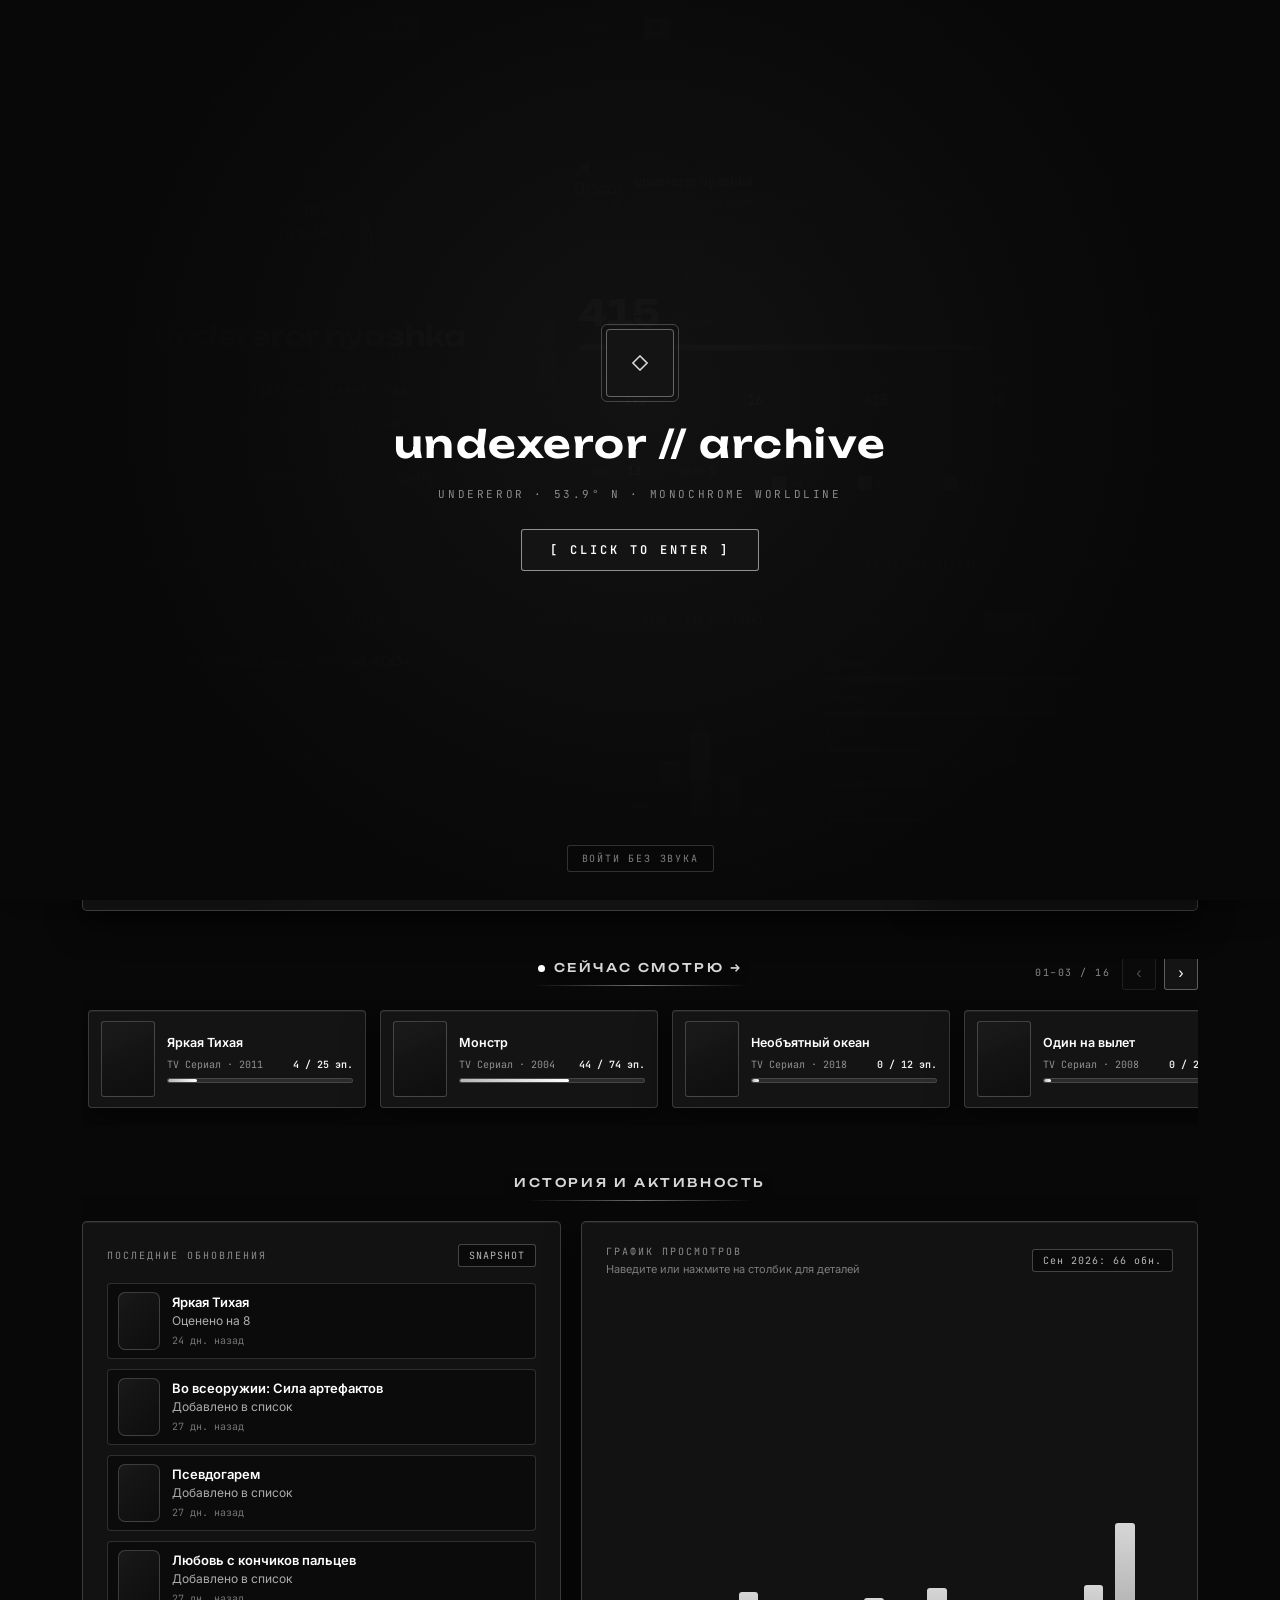
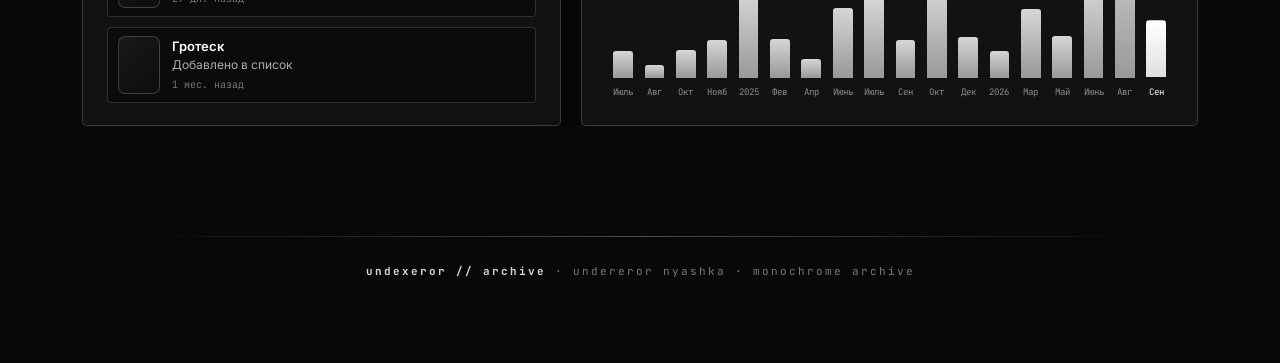
==== index.html @ e4e66347 "refactor(css): split archive.css monolith into 6 cascade-ordered stylesheets" ====
<!DOCTYPE html>
<html lang="ru">
<head>
  <meta charset="UTF-8" />
  <meta name="viewport" content="width=device-width, initial-scale=1.0, viewport-fit=cover" />
  <meta name="referrer" content="no-referrer" />
  <title>undereror nyashka — undexeror // archive</title>
  <meta name="description" content="undexeror // archive — личный аниме-архив, Аниме-ДНК, живой статус Discord/Spotify, рандомайзер и проверка совместимости вкусов по Shikimori." />
  <meta property="og:type" content="website" />
  <meta property="og:url" content="https://undexerorrr.github.io/" />
  <meta property="og:title" content="undexeror // archive — undereror nyashka" />
  <meta property="og:description" content="415+ тайтлов · Аниме-ДНК · Live Discord/Spotify · Проверь свой ник на базу по Shikimori." />
  <meta property="og:image" content="https://undexerorrr.github.io/bg.jpg" />
  <meta name="twitter:card" content="summary_large_image" />
  <meta name="theme-color" content="#080808" />
  <link rel="icon" type="image/svg+xml" href="data:image/svg+xml,%3Csvg%20xmlns%3D%27http://www.w3.org/2000/svg%27%20viewBox%3D%270%200%2032%2032%27%3E%3Crect%20width%3D%2732%27%20height%3D%2732%27%20rx%3D%274%27%20fill%3D%27%23080808%27/%3E%3Crect%20x%3D%275%27%20y%3D%275%27%20width%3D%2722%27%20height%3D%2722%27%20fill%3D%27none%27%20stroke%3D%27%23d6d6d6%27%20stroke-width%3D%271.5%27/%3E%3Cpath%20d%3D%27M16%209%20L21.5%2016%20L16%2023%20L10.5%2016%20Z%27%20fill%3D%27%23ffffff%27/%3E%3C/svg%3E" />
  <link rel="preconnect" href="https://fonts.googleapis.com" />
  <link rel="preconnect" href="https://fonts.gstatic.com" crossorigin />
  <link href="https://fonts.googleapis.com/css2?family=Inter:wght@400;500;600;700&family=JetBrains+Mono:wght@400;500;600&family=Unbounded:wght@500;600;700&display=swap" rel="stylesheet" />
  <link rel="stylesheet" href="./assets/css/tokens.css?v=38" />
  <link rel="stylesheet" href="./assets/css/layout.css?v=38" />
  <link rel="stylesheet" href="./assets/css/sections.css?v=38" />
  <link rel="stylesheet" href="./assets/css/overlays.css?v=38" />
  <link rel="stylesheet" href="./assets/css/editorial-bw.css?v=38" />
  <link rel="stylesheet" href="./assets/css/responsive.css?v=38" />
</head>
<body>

  <!-- Intro Screen ([ CLICK TO ENTER ]) -->
  <div class="intro-overlay" id="intro-overlay" role="dialog" aria-label="Экран входа">
    <div class="intro-core">
      <div class="intro-orb" aria-hidden="true"><svg viewBox="0 0 16 16" width="16" height="16" fill="none" stroke="currentColor" stroke-width="1.5"><rect x="3" y="3" width="10" height="10" transform="rotate(45 8 8)"/></svg></div>
      <div class="intro-title">undexeror // archive</div>
      <div class="intro-sub">undereror · 53.9° N · monochrome worldline</div>
      <button type="button" class="intro-enter-btn" id="intro-enter-btn">[ CLICK TO ENTER ]</button>
    </div>
    <button type="button" class="intro-mute-btn" id="intro-mute-btn">войти без звука</button>
  </div>


  <!-- Background Art & Interactive Canvas -->
  <div class="bg-layer" aria-hidden="true">
    <img
      class="bg-photo"
      src="./bg.jpg"
      alt=""
      onerror="if(!this.dataset.fb){this.dataset.fb='1';this.src='https://i.ibb.co/VWwn4cn0/Gemini-Generated-Image-tus56atus56atus5.jpg';}"
    />
    <div class="bg-vignette"></div>
  </div>
  <canvas id="atmosphere-canvas" aria-hidden="true"></canvas>
  <div class="film-grain" aria-hidden="true"></div>

  <div class="app-shell">
    <!-- Top Sticky Bar -->
    <header class="topbar">
      <div class="topbar-inner">
        <a href="#dossier" class="brand">
          <span class="brand-dot"></span>
          <span>undexeror // archive</span>
        </a>
        <div class="os-nav-cluster">
          <nav class="os-tabs" role="tablist" aria-label="Отсеки Archive OS">
            <button type="button" class="os-tab is-active" role="tab" aria-selected="true" aria-controls="sector-dossier" data-sector-tab="dossier">
              <span class="os-tab-num">01</span><span class="os-tab-lbl">DOSSIER</span>
            </button>
            <button type="button" class="os-tab" role="tab" aria-selected="false" aria-controls="sector-vault" data-sector-tab="vault">
              <span class="os-tab-num">02</span><span class="os-tab-lbl">VAULT</span>
            </button>
            <button type="button" class="os-tab" role="tab" aria-selected="false" aria-controls="sector-arena" data-sector-tab="arena">
              <span class="os-tab-num">03</span><span class="os-tab-lbl">ARENA</span>
            </button>
            <button type="button" class="os-tab" role="tab" aria-selected="false" aria-controls="sector-signal" data-sector-tab="signal">
              <span class="os-tab-num">04</span><span class="os-tab-lbl">SIGNAL</span>
            </button>
          </nav>
          <div class="os-mode-switch" role="group" aria-label="Режим отображения">
            <button type="button" class="os-mode-btn is-active" data-nav-mode="os" aria-pressed="true" title="Отсеки Archive OS">OS</button>
            <button type="button" class="os-mode-btn" data-nav-mode="all" aria-pressed="false" title="Вся лента целиком">ALL</button>
          </div>
        </div>
        <div class="topbar-controls">
          <div class="status-pill" id="api-status-pill">
            <span class="status-dot"></span>
            <span id="api-status-text">SYNC...</span>
          </div>
          <button type="button" class="cmdk-nav-btn" id="cmdk-open-btn" aria-label="Открыть командную палитру (Ctrl+K)" aria-haspopup="dialog" aria-expanded="false" aria-controls="cmdk-modal" title="Командная палитра · Ctrl+K">
            <svg class="cmdk-nav-icon" viewBox="0 0 16 16" width="13" height="13" fill="none" stroke="currentColor" stroke-width="1.5" stroke-linecap="round" stroke-linejoin="round" aria-hidden="true"><circle cx="7" cy="7" r="4.5"></circle><path d="M10.5 10.5L14 14"></path></svg>
            <span class="cmdk-nav-kbd">⌘K</span>
          </button>
          <button type="button" class="galaxy-nav-btn" id="open-galaxy-topbar-btn" aria-label="Открыть 3D-Галактику архива" title="Открыть 3D-Галактику всех 415+ тайтлов (WebGL / Three.js)">
            <span>3D<span class="g-text-full"> Космос</span></span>
          </button>
          <button type="button" class="cinema-nav-btn" id="cinema-toggle-btn" aria-label="Включить Cinema Mode (клавиша C)" aria-pressed="false" title="Cinema Mode · клавиша C">
            <svg class="cinema-nav-icon" viewBox="0 0 16 16" width="14" height="14" fill="none" stroke="currentColor" stroke-width="1.5" stroke-linecap="round" stroke-linejoin="round" aria-hidden="true"><rect x="1.5" y="2.5" width="13" height="9" rx="1.6"></rect><path d="M5.5 14h5M8 11.5V14"></path></svg>
            <span class="cinema-btn-label">Cinema</span>
          </button>
          <button type="button" class="audio-btn" id="audio-toggle-btn" aria-label="Воспроизвести или поставить на паузу музыку" title="Play / Pause плейлист">
            <span id="audio-icon" aria-hidden="true"><svg viewBox="0 0 12 12" width="10" height="10" fill="none" stroke="currentColor" stroke-width="1.5" stroke-linejoin="round"><polygon points="3,2 10,6 3,10"/></svg></span>
            <span class="eq-bars" aria-hidden="true"><span></span><span></span><span></span><span></span></span>
            <span class="audio-btn-label" id="topbar-track-label">PLAYLIST</span>
          </button>
        </div>
      </div>
    </header>

    <main class="container" data-nav-mode="os">
      <!-- Sector Telemetry Strip -->
      <div class="sector-telemetry" id="sector-telemetry" aria-live="polite">
        <div class="sector-tel-left">
          <span class="sector-tel-dot" aria-hidden="true"></span>
          <span class="sector-tel-code" id="sector-tel-code">SECTOR 01 // DOSSIER</span>
          <span class="sector-tel-sep" aria-hidden="true">·</span>
          <span class="sector-tel-desc" id="sector-tel-desc">PILOT DECK, WATCHING &amp; TELEMETRY</span>
        </div>
        <div class="sector-tel-right">
          <span class="sector-tel-kbd" aria-hidden="true">KEYS 1–4</span>
          <button type="button" class="sector-tel-mode-btn" id="sector-tel-mode-btn" data-nav-mode-toggle aria-pressed="false" title="Переключить режим: Отсеки (OS) / Вся лента (ALL)">
            <span class="sector-tel-mode-dot" aria-hidden="true"></span>
            <span id="sector-tel-mode-label">VIEW: OS</span>
          </button>
        </div>
      </div>

      <div class="sector-stage" id="sector-stage" data-active-sector="dossier">
        <!-- =========================================================
             SECTOR 01 // DOSSIER
             ========================================================= -->
        <div class="sector-panel is-active" id="sector-dossier" data-sector="dossier">
          <div class="sector-feed-divider" aria-hidden="true">
            <span class="sector-feed-tag">SECTOR 01 // DOSSIER</span>
            <span class="sector-feed-line"></span>
          </div>
          <!-- HERO BENTO COMMAND DECK & ANIME-DNA -->
      <section class="hero" id="profile">
        <div class="bento-deck">
          <!-- TILE 1: PILOT DOSSIER -->
          <div class="glass-card bento-pilot">
            <div class="pilot-top-bar">
              <span class="pilot-id-tag">DOSSIER // 1308586</span>
              <button type="button" class="pilot-weather-chip" id="pilot-weather-chip" aria-label="Переключить режим погоды 53.9° N" title="Погода в точке 53.9° N (нажми для переключения режима)">53.9° N · SYNC...</button>
            </div>

            <div class="avatar-wrap">
              <div class="avatar-beat-ring" aria-hidden="true"></div>
              <img
                id="profile-avatar"
                class="avatar-img"
                src="https://shikimori.one/system/users/x160/1308586.png"
                alt="undereror nyashka"
              />
            </div>

            <div>
              <h1 class="hero-nick" id="profile-nick">undereror nyashka</h1>
              <div class="pilot-bio-line" id="profile-bio-meta">муж. · 20 лет · на сайте с 2023 г.</div>
            </div>

            <div class="hero-badges">
              <span class="rank-badge" id="rank-badge">400+ ТАЙТЛОВ · АНИМЕ ПСИХ</span>
              <span class="solo-badge">SOLO PLAYER · ВНЕ ГИЛЬДИЙ</span>
            </div>

            <div class="pilot-socials">
              <a class="social-pill" href="https://www.tiktok.com/@undexeror" target="_blank" rel="noopener noreferrer">TikTok</a>
              <a class="social-pill" id="shiki-profile-link" href="https://shikimori.one/undereror+nyashka" target="_blank" rel="noopener noreferrer">Shikimori</a>
              <a class="social-pill" href="https://github.com/undexerorrr" target="_blank" rel="noopener noreferrer">GitHub</a>
              <button type="button" class="social-pill" id="hero-spotify-btn" style="font-family:inherit;">Spotify</button>
            </div>
          </div>

          <!-- TILE 2: LIVE DISCORD / SPOTIFY PRESENCE (LANYARD API) -->
          <div class="bento-discord-slot">
            <div class="discord-card" id="discord-card">
              <div class="discord-art-wrap">
                <img id="discord-art" class="discord-art is-round" src="https://shikimori.one/system/users/x160/1308586.png" alt="Discord" />
                <span class="discord-status-badge offline" id="discord-status-dot" title="Статус Discord"></span>
              </div>
              <div class="discord-body">
                <div class="discord-kicker">
                  <span id="discord-state-label">DISCORD · SYNCING</span>
                  <span id="discord-username"></span>
                </div>
                <div class="discord-main-title" id="discord-main-title">Подключение к Lanyard...</div>
                <div class="discord-sub" id="discord-sub">Проверка онлайна, игр и Spotify</div>
                <div class="spotify-progress" id="spotify-progress">
                  <span class="spotify-bar-time" id="sp-time-cur">0:00</span>
                  <div class="spotify-bar-track"><div class="spotify-bar-fill" id="sp-bar-fill"></div></div>
                  <span class="spotify-bar-time end" id="sp-time-end">0:00</span>
                </div>
              </div>
              <div class="discord-actions">
                <button type="button" class="spotify-open-pill" id="discord-spotify-btn">Плейлисты</button>
              </div>
            </div>
          </div>

          <!-- TILE 3: UNIFIED ANIME & MANGA TELEMETRY -->
          <div class="glass-card bento-telemetry">
            <div>
              <div class="card-kicker">Телеметрия списков · Shikimori</div>
              <div class="stat-top">
                <div>
                  <span class="stat-hero-val" id="anime-completed">415</span>
                  <span class="stat-hero-label">просмотрено</span>
                </div>
                <div class="stat-total">
                  Всего в списке
                  <strong id="anime-total">625</strong>
                </div>
              </div>
              <div class="progress-track" id="anime-progress">
                <div class="prog-seg prog-completed" style="width: 66.4%"></div>
                <div class="prog-seg prog-watching" style="width: 2.6%"></div>
                <div class="prog-seg prog-planned" style="width: 27.5%"></div>
                <div class="prog-seg prog-other" style="width: 3.5%"></div>
              </div>
              <div class="mini-stats">
                <div class="mini-stat"><span class="lbl">Заплан.</span><span class="num" id="st-planned">172</span></div>
                <div class="mini-stat"><span class="lbl">Смотрю</span><span class="num" id="st-watching">16</span></div>
                <div class="mini-stat"><span class="lbl">Просм.</span><span class="num" id="st-completed">415</span></div>
                <div class="mini-stat"><span class="lbl">Отлож.</span><span class="num" id="st-onhold">10</span></div>
                <div class="mini-stat"><span class="lbl">Брошено</span><span class="num" id="st-dropped">12</span></div>
              </div>
            </div>

            <div class="telemetry-footer">
              <div class="telemetry-manga-compact">
                <span class="manga-stat-chip">Манга <b id="manga-completed">13</b></span>
                <span class="manga-stat-chip">Читаю <b id="manga-reading">5</b></span>
                <span id="manga-done-pill" style="display:none;">13</span>
              </div>
              <div class="telemetry-lifetime-compact">
                <div class="lifetime-head">
                  <span class="lifetime-label">Время в тайтлах</span>
                  <span class="lifetime-val" id="lifetime-text">5 месяцев и 3 недели</span>
                </div>
                <div class="milestones" id="milestones-row">
                  <div class="milestone checked"><span class="ms-dot" aria-hidden="true"></span><span>1н</span></div>
                  <div class="milestone checked"><span class="ms-dot" aria-hidden="true"></span><span>1м</span></div>
                  <div class="milestone checked"><span class="ms-dot" aria-hidden="true"></span><span>3м</span></div>
                  <div class="milestone next"><span class="ms-dot" aria-hidden="true"></span><span>6м</span></div>
                  <div class="milestone"><span class="ms-dot" aria-hidden="true"></span><span>1г</span></div>
                </div>
              </div>
            </div>
          </div>

          <!-- TILE 4: ANIME-DNA // TASTE X-RAY -->
          <div class="glass-card bento-dna" id="anime-dna-card">
            <div class="dna-header">
              <div class="dna-title-wrap">
                <span class="dna-pulse-icon" aria-hidden="true"></span>
                <span class="card-kicker" style="color: rgb(235, 235, 235); letter-spacing: 2.4px;">Аниме-ДНК // Рентген вкуса</span>
                <span class="dna-sub-note" id="dna-sub-note">Автоанализ всех просмотренных тайтлов</span>
              </div>
              <div class="dna-head-right">
                <button type="button" class="galaxy-nav-btn" id="open-galaxy-dna-btn" title="Исследовать весь архив в 3D WebGL-космосе">
                  <span>3D-Галактика архива</span>
                </button>
                <span class="panel-badge" id="dna-source-badge">SNAPSHOT</span>
              </div>
            </div>

            <div class="dna-grid">
              <!-- Col 1: Archetype & Core KPIs -->
              <div class="dna-col">
                <div class="dna-col-head">
                  <span class="dna-col-label">Психотип зрителя</span>
                  <span class="dna-col-pill" id="dna-rated-pill">ОЦЕНЕНО: —</span>
                </div>
                <div class="dna-archetype-box">
                  <div class="dna-archetype-name" id="dna-archetype-name">Архивариус нуара</div>
                  <div class="dna-archetype-desc" id="dna-archetype-desc">Выбирает мрачную драматургию, сильный саспенс и культовые финалы.</div>
                </div>
                <div class="dna-kpis">
                  <div class="dna-kpi">
                    <span class="dna-kpi-lbl">Средняя оценка</span>
                    <span class="dna-kpi-val" id="dna-mean-score">8.12</span>
                    <span class="dna-kpi-sub" id="dna-mean-sub">по всем оценённым</span>
                  </div>
                  <div class="dna-kpi">
                    <span class="dna-kpi-lbl">Доля 9–10</span>
                    <span class="dna-kpi-val" id="dna-elite-share">24%</span>
                    <span class="dna-kpi-sub" id="dna-elite-sub">избранная база</span>
                  </div>
                  <div class="dna-kpi">
                    <span class="dna-kpi-lbl">Всего серий</span>
                    <span class="dna-kpi-val" id="dna-total-eps">7 158</span>
                    <span class="dna-kpi-sub">пройдено эпизодов</span>
                  </div>
                  <div class="dna-kpi">
                    <span class="dna-kpi-lbl">Против толпы</span>
                    <span class="dna-kpi-val" id="dna-crowd-delta">+0.18</span>
                    <span class="dna-kpi-sub" id="dna-crowd-sub">к среднему Шики</span>
                  </div>
                </div>
              </div>

              <!-- Col 2: Score Distribution 1..10 -->
              <div class="dna-col">
                <div class="dna-col-head">
                  <span class="dna-col-label">Спектр оценок 1–10</span>
                  <span class="dna-col-pill" id="dna-score-tooltip">Наведи на столбик</span>
                </div>
                <div class="dna-scores-chart" id="dna-scores-chart"></div>
                <div class="dna-score-foot">
                  <span>Пик: <strong id="dna-peak-score">8/10</strong></span>
                  <span>Десяток: <strong id="dna-tens-count">—</strong></span>
                </div>
              </div>

              <!-- Col 3: Genres / Studios / Eras Switcher -->
              <div class="dna-col">
                <div class="dna-col-head">
                  <span class="dna-col-label">Срез коллекции</span>
                  <div class="dna-tabs" role="tablist">
                    <button type="button" class="dna-tab-btn active" data-dna-tab="genres">Жанры</button>
                    <button type="button" class="dna-tab-btn" data-dna-tab="studios">Студии</button>
                    <button type="button" class="dna-tab-btn" data-dna-tab="eras">Эпохи</button>
                  </div>
                </div>
                <div class="dna-bars-list" id="dna-bars-list"></div>
                <div class="dna-format-row" id="dna-format-row"></div>
              </div>
            </div>
          </div>
        </div>
      </section>

      <!-- WATCHING NOW (SHIKIMORI LIVE SHELF) -->
      <section id="watching">
        <div class="watching-head-bar">
          <h2 class="section-title">
            <span class="watching-live-dot" aria-hidden="true"></span>
            <a href="https://shikimori.one/undereror+nyashka/list/anime/mylist/watching" target="_blank" rel="noopener noreferrer">Сейчас смотрю →</a>
          </h2>
          <div class="watching-nav-controls">
            <span class="waifu-counter" id="watching-counter">01–01 / 01</span>
            <button type="button" class="carousel-arrow" id="watching-prev" aria-label="Прокрутить влево">‹</button>
            <button type="button" class="carousel-arrow" id="watching-next" aria-label="Прокрутить вправо">›</button>
          </div>
        </div>
        <div class="watching-shelf" id="watching-shelf"></div>
      </section>

      <!-- HISTORY & ACTIVITY -->
      <section id="activity">
        <div class="section-head">
          <h2 class="section-title">История и активность</h2>
        </div>
        <div class="activity-grid">
          <div class="glass-card">
            <div class="panel-header">
              <span class="card-kicker">Последние обновления</span>
              <span class="panel-badge" id="history-source-badge">SNAPSHOT</span>
            </div>
            <div class="history-list" id="history-list"></div>
          </div>

          <div class="glass-card graph-wrap">
            <div class="panel-header">
              <div>
                <div class="card-kicker">График просмотров</div>
                <div style="font-size: 11px; color: rgba(var(--light), 0.55); margin-top: 2px;">Наведите или нажмите на столбик для деталей</div>
              </div>
              <span class="panel-badge" id="graph-tooltip">Активность</span>
            </div>
            <div class="graph-bars" id="activity-graph"></div>
          </div>
        </div>
      </section>
        </div>

        <!-- =========================================================
             SECTOR 02 // VAULT
             ========================================================= -->
        <div class="sector-panel" id="sector-vault" data-sector="vault" hidden>
          <div class="sector-feed-divider" aria-hidden="true">
            <span class="sector-feed-tag">SECTOR 02 // VAULT</span>
            <span class="sector-feed-line"></span>
          </div>

      <!-- COLLECTION (PEAK FICTION / LITERALLY ME) -->
      <section id="collection">
        <div class="section-head">
          <h2 class="section-title">Коллекция</h2>
        </div>

        <div class="tabs-bar" role="tablist">
          <button type="button" class="tab-btn active" data-tab="peak" role="tab" aria-selected="true">peak fiction</button>
          <button type="button" class="tab-btn" data-tab="literally" role="tab" aria-selected="false">literally me</button>
        </div>

        <div class="toolbar">
          <div class="search-box">
            <span class="search-icon" aria-hidden="true"><svg viewBox="0 0 16 16" width="13" height="13" fill="none" stroke="currentColor" stroke-width="1.5" stroke-linecap="round" stroke-linejoin="round"><circle cx="7" cy="7" r="4.5"></circle><path d="M10.5 10.5L14 14"></path></svg></span>
            <input type="text" id="collection-search" placeholder="Поиск по названию или персонажу..." aria-label="Поиск по названию или персонажу" autocomplete="off" />
          </div>
          <div class="toolbar-right">
            <div class="sort-group" id="sort-controls">
              <button type="button" class="sort-btn active" data-sort="rank">По топу</button>
              <button type="button" class="sort-btn" data-sort="score">По оценке</button>
              <button type="button" class="sort-btn" data-sort="year">По году</button>
            </div>
            <div class="view-toggle-group" id="view-toggle-controls" role="tablist" aria-label="Вид коллекции">
              <button type="button" class="view-toggle-btn active" data-cview="grid" role="tab" aria-selected="true" title="Компактная сетка карточек">Сетка</button>
              <button type="button" class="view-toggle-btn" data-cview="showcase" role="tab" aria-selected="false" title="Журнальный режим «Витрина»">Витрина</button>
            </div>
            <button type="button" class="randomizer-btn" id="randomizer-btn" title="Открыть фольгированный бустер-пак ARCHIVE PACK (Top 16 и все твои 9–10 на Shikimori)">Бустер-пак · Что посмотреть <span class="randomizer-count-badge" id="randomizer-count-badge">16</span></button>
            <button type="button" class="arena-launch-btn" id="collection-arena-btn" title="Мини-турнир 1v1: выбери лучшего из моего топа за 15 секунд">Турнир 1v1</button>
          </div>
        </div>

        <div class="cards-grid" id="collection-grid"></div>
      </section>

      <!-- WAIFU CAROUSEL -->
      <section id="waifu">
        <div class="waifu-head-bar">
          <div class="waifu-head-left">
            <button type="button" class="arena-launch-btn" id="waifu-arena-btn" title="Мини-турнир 1v1 по WAIFU">Турнир 1v1</button>
          </div>
          <h2 class="section-title">
            <a href="https://shikimori.one/undereror+nyashka/favorites" target="_blank" rel="noopener noreferrer">WAIFU →</a>
          </h2>
          <div class="waifu-nav-controls">
            <span class="waifu-counter" id="waifu-counter">01–08 / 15</span>
            <button type="button" class="carousel-arrow" id="waifu-prev" aria-label="Прокрутить влево">‹</button>
            <button type="button" class="carousel-arrow" id="waifu-next" aria-label="Прокрутить вправо">›</button>
          </div>
        </div>
        <div class="waifu-stage">
          <div class="waifu-carousel" id="waifu-carousel"></div>
        </div>
      </section>

      <!-- ARCHIVE TROPHIES (3D METALLIC ACHIEVEMENT TOKENS) -->
      <section id="trophies">
        <div class="glass-card trophies-card">
          <div class="trophies-head">
            <div class="trophies-head-left">
              <div class="ht-title-row">
                <span class="dna-pulse-icon" aria-hidden="true"></span>
                <span class="card-kicker" style="color: rgb(235, 235, 235); letter-spacing: 2.4px;">Трофеи архива // 3D Medallions</span>
              </div>
              <h2 class="ht-heading">Коллекционные жетоны достижений</h2>
              <p class="ht-subtitle">Автоматически чеканятся по реальному списку Shikimori — наведи на любой жетон для 3D-блика или кликни, чтобы открыть досье трофея.</p>
            </div>
            <div class="trophies-head-right">
              <div class="trophies-rank-box">
                <span class="trophies-rank-kicker">РАНГ КОЛЛЕКЦИИ</span>
                <strong class="trophies-rank-val" id="trophies-rank-val">ARCHIVIST S</strong>
              </div>
              <span class="panel-badge" id="trophies-progress-badge">11 / 12 ОТКРЫТО</span>
            </div>
          </div>

          <div class="trophies-toolbar">
            <div class="trophies-filter-bar" role="tablist" aria-label="Фильтр трофеев">
              <button type="button" class="trophy-filter-btn active" data-tfilter="all">Все (<span id="tf-cnt-all">12</span>)</button>
              <button type="button" class="trophy-filter-btn" data-tfilter="unlocked">Открыто (<span id="tf-cnt-unlocked">11</span>)</button>
              <button type="button" class="trophy-filter-btn" data-tfilter="platinum">Платина (<span id="tf-cnt-plat">3</span>)</button>
              <button type="button" class="trophy-filter-btn" data-tfilter="locked">В процессе (<span id="tf-cnt-locked">1</span>)</button>
            </div>
            <div class="trophies-xp-wrap">
              <div class="trophies-xp-meta">
                <span id="trophies-source-note">SHIKIMORI AUTO-CHECK</span>
                <strong id="trophies-pct-text">92%</strong>
              </div>
              <div class="trophies-xp-track">
                <div class="trophies-xp-fill" id="trophies-xp-fill" style="width:92%"></div>
              </div>
            </div>
          </div>

          <div class="trophies-grid" id="trophies-grid"></div>

          <div class="trophies-footer">
            <span class="ht-summary-note" id="trophies-summary-note">Нажми на любой жетон, чтобы рассмотреть его в 3D и увидеть подтверждающие тайтлы из списка.</span>
            <button type="button" class="base-action-btn is-primary" id="trophies-download-png-btn">↓ Витрина трофеев (PNG)</button>
          </div>
        </div>
      </section>
        </div>

        <!-- =========================================================
             SECTOR 03 // ARENA
             ========================================================= -->
        <div class="sector-panel" id="sector-arena" data-sector="arena" hidden>
          <div class="sector-feed-divider" aria-hidden="true">
            <span class="sector-feed-tag">SECTOR 03 // ARENA</span>
            <span class="sector-feed-line"></span>
          </div>

      <!-- INTERACTIVE MODULES QUICK LAUNCHPAD -->
      <section id="arena-deck">
        <div class="glass-card arena-launchpad">
          <div class="arena-launch-head">
            <div class="arena-launch-title-wrap">
              <span class="dna-pulse-icon" aria-hidden="true"></span>
              <span class="card-kicker" style="color: rgb(235, 235, 235); letter-spacing: 2.2px;">Arena // Tactical Modules</span>
            </div>
            <span class="panel-badge">3 INTERACTIVE MODES</span>
          </div>
          <div class="arena-launch-grid">
            <button type="button" class="arena-launch-tile" id="arena-launch-pack" title="Вскрыть фольгированный бустер-пак ARCHIVE PACK (Top 16 и все 9–10)">
              <span class="arena-tile-icon" aria-hidden="true">01</span>
              <span class="arena-tile-body">
                <span class="arena-tile-title">Бустер-пак ARCHIVE PACK</span>
                <span class="arena-tile-sub">Случайный тайтл 9–10 или Top 16</span>
              </span>
              <span class="arena-tile-badge" data-pack-pool-count>16</span>
            </button>
            <button type="button" class="arena-launch-tile" id="arena-launch-tournament" title="Запустить мини-турнир 1v1 по Peak Fiction / Waifu / Literally Me">
              <span class="arena-tile-icon" aria-hidden="true">02</span>
              <span class="arena-tile-body">
                <span class="arena-tile-title">Турнир 1v1</span>
                <span class="arena-tile-sub">Peak Fiction · Waifu · Literally Me</span>
              </span>
              <span class="arena-tile-badge">DUEL</span>
            </button>
            <button type="button" class="arena-launch-tile is-cosmos" id="arena-launch-galaxy" title="Открыть 3D-Галактику всех 415+ тайтлов (WebGL / Three.js)">
              <span class="arena-tile-icon" aria-hidden="true">03</span>
              <span class="arena-tile-body">
                <span class="arena-tile-title">3D-Галактика архива</span>
                <span class="arena-tile-sub">WebGL-космос всех тайтлов</span>
              </span>
              <span class="arena-tile-badge">3D</span>
            </button>
          </div>
        </div>
      </section>

      <!-- TASTE MATCH & CO-OP EVENING PICKER STATION -->
      <section id="compatibility">
        <div class="glass-card base-check-card">
          <div class="base-head">
            <div class="station-switcher" role="tablist" aria-label="Режим сканера Shikimori">
              <button type="button" class="station-tab active" data-station-tab="base" role="tab" aria-selected="true">Проверка на базу</button>
              <button type="button" class="station-tab is-coop" data-station-tab="coop" role="tab" aria-selected="false">Кооп на вечер</button>
            </div>
            <span class="panel-badge" id="base-host-ready-badge">SHIKIMORI SCANNER</span>
          </div>

          <!-- PANE 1: TASTE MATCH -->
          <div class="station-pane" id="station-pane-base">
            <div class="base-head-left">
              <div class="base-title-row">
                <span class="dna-pulse-icon" aria-hidden="true"></span>
                <span class="card-kicker" style="color: rgb(235, 235, 235); letter-spacing: 2.4px;">Проверка на базу // Taste Match</span>
              </div>
              <h2 class="base-heading">Насколько наши вкусы совпадают?</h2>
              <p class="base-subtitle">Вбей свой ник или ссылку на профиль Shikimori — сравню твой список со всеми моими тайтлами и выдам вердикт.</p>
            </div>

          <form class="base-form" id="base-check-form" autocomplete="off">
            <div class="base-input-wrap">
              <span class="base-input-icon" aria-hidden="true"><svg viewBox="0 0 16 16" width="13" height="13" fill="none" stroke="currentColor" stroke-width="1.5" stroke-linecap="round" stroke-linejoin="round"><circle cx="7" cy="7" r="4.5"></circle><path d="M10.5 10.5L14 14"></path></svg></span>
              <input
                type="text"
                class="base-input"
                id="base-nick-input"
                placeholder="Ник на Shikimori (например: nickname или ссылка на профиль)..."
                aria-label="Ник на Shikimori"
              />
            </div>
            <button type="submit" class="base-submit-btn" id="base-submit-btn">Проверить вкус</button>
          </form>

          <div class="base-status-line" id="base-status-line" role="status" aria-live="polite">
            <span class="base-spinner" id="base-spinner"></span>
            <span id="base-status-text">Сканирую профиль...</span>
          </div>

          <div class="base-result" id="base-result">
            <div class="base-verdict-hero" id="base-verdict-hero">
              <div class="base-score-ring" id="base-score-ring">
                <div class="base-score-ring-inner">
                  <span class="base-pct-num" id="base-pct-num">0%</span>
                  <span class="base-pct-lbl">MATCH</span>
                </div>
              </div>

              <div class="base-verdict-center">
                <div class="base-matchup-row">
                  <img class="base-guest-avatar" id="base-guest-avatar" src="" alt="" />
                  <span class="base-matchup-names">
                    <strong id="base-guest-name">Гость</strong> × <strong>undereror nyashka</strong>
                  </span>
                </div>
                <div class="base-rank-title" id="base-rank-title">СЕРТИФИЦИРОВАННАЯ БАЗА</div>
                <div class="base-rank-desc" id="base-rank-desc"></div>
              </div>

              <div class="base-mini-metrics">
                <div class="base-metric-box">
                  <span class="m-val" id="base-m-shared">0</span>
                  <span class="m-lbl">Общих</span>
                </div>
                <div class="base-metric-box">
                  <span class="m-val" id="base-m-peak">0/16</span>
                  <span class="m-lbl">Peak 16</span>
                </div>
                <div class="base-metric-box">
                  <span class="m-val" id="base-m-mad">0.0</span>
                  <span class="m-lbl">Δ оценки</span>
                </div>
              </div>
            </div>

            <div class="base-details-grid">
              <div class="base-subpanel">
                <div class="base-subpanel-head">
                  <span class="card-kicker" id="base-shared-kicker">Общие 9–10 · Точка резонанса</span>
                  <span class="panel-badge" id="base-shared-badge">0 ШТ.</span>
                </div>
                <div class="base-list" id="base-shared-list"></div>
              </div>

              <div class="base-subpanel is-conflict-panel">
                <div class="base-subpanel-head">
                  <span class="card-kicker">Главный конфликт</span>
                  <span class="panel-badge" id="base-conflict-badge">СПОР</span>
                </div>
                <div class="base-list" id="base-conflict-list"></div>
              </div>
            </div>

            <div class="base-actions">
              <div class="base-actions-group">
                <button type="button" class="base-action-btn is-primary" id="base-download-png-btn">↓ Скачать карточку (PNG)</button>
                <button type="button" class="base-action-btn" id="base-copy-text-btn">Скопировать вердикт</button>
                <button type="button" class="base-action-btn" id="base-to-coop-btn">Подобрать аниме вдвоём</button>
              </div>
              <button type="button" class="base-action-btn" id="base-reset-btn">Проверить другой ник</button>
            </div>
          </div>
          </div>

          <!-- PANE 2: CO-OP EVENING PICKER -->
          <div class="station-pane is-hidden" id="station-pane-coop">
            <div class="base-head-left">
              <div class="base-title-row">
                <span class="dna-pulse-icon" aria-hidden="true"></span>
                <span class="card-kicker" style="color: rgb(235, 235, 235); letter-spacing: 2.4px;">Co-op Matchmaker // Что посмотреть вдвоём?</span>
              </div>
              <h2 class="base-heading">Кооп-подборщик тайтла на вечер</h2>
              <p class="base-subtitle">Скрещу два списка с Shikimori: найду общие планы, фильмы и короткие сериалы, которые никто из вас не видел — плюс быстрый Кооп-Свайп (Tinder) и билет на просмотр.</p>
            </div>

            <form class="coop-form" id="coop-form" autocomplete="off">
              <div class="base-input-wrap" style="min-width:0;">
                <span class="base-input-icon" aria-hidden="true">01</span>
                <input
                  type="text"
                  class="base-input"
                  id="coop-nick-1"
                  value="undereror nyashka"
                  placeholder="Игрок 1 (ник на Shikimori)..."
                  aria-label="Игрок 1 на Shikimori"
                />
              </div>
              <button type="button" class="coop-swap-btn" id="coop-swap-btn" aria-label="Поменять игроков местами" title="Поменять игроков местами">⇄</button>
              <div class="base-input-wrap" style="min-width:0;">
                <span class="base-input-icon" aria-hidden="true">02</span>
                <input
                  type="text"
                  class="base-input"
                  id="coop-nick-2"
                  placeholder="Игрок 2 (ник друга или ссылка на профиль)..."
                  aria-label="Игрок 2 на Shikimori"
                />
              </div>
              <button type="submit" class="base-submit-btn" id="coop-submit-btn">Подобрать</button>
            </form>

            <div class="base-status-line" id="coop-status-line" role="status" aria-live="polite">
              <span class="base-spinner" id="coop-spinner"></span>
              <span id="coop-status-text">Загружаю списки игроков...</span>
            </div>

            <div class="coop-result" id="coop-result">
              <div class="coop-summary-bar">
                <div class="coop-players-pair">
                  <div class="coop-avatars-stack">
                    <img id="coop-av-1" src="https://shikimori.one/system/users/x160/1308586.png" alt="" />
                    <img id="coop-av-2" src="https://shikimori.one/assets/globals/missing_avatar/x160.png" alt="" />
                  </div>
                  <div class="coop-pair-info">
                    <div class="coop-pair-names"><strong id="coop-name-1">Игрок 1</strong> × <strong id="coop-name-2">Игрок 2</strong></div>
                    <div class="coop-pair-stats" id="coop-pair-stats">Найдено кандидатов на вечер</div>
                  </div>
                </div>
                <div class="coop-hero-actions">
                  <button type="button" class="base-action-btn is-primary" id="coop-launch-swipe-btn">Кооп-Свайп</button>
                  <button type="button" class="base-action-btn" id="coop-random-pick-btn">Случайный на вечер</button>
                </div>
              </div>

              <div class="coop-controls-row">
                <div class="coop-cat-tabs" id="coop-cat-tabs">
                  <button type="button" class="coop-chip active" data-ccat="both_planned">Оба в планах (<span id="cc-cnt-both">0</span>)</button>
                  <button type="button" class="coop-chip" data-ccat="fresh_mix">Новое для обоих (<span id="cc-cnt-fresh">0</span>)</button>
                  <button type="button" class="coop-chip" data-ccat="rec_1_to_2">От 1-го (<span id="cc-cnt-r1">0</span>)</button>
                  <button type="button" class="coop-chip" data-ccat="rec_2_to_1">От 2-го (<span id="cc-cnt-r2">0</span>)</button>
                </div>
                <div class="coop-fmt-tabs" id="coop-fmt-tabs">
                  <button type="button" class="coop-chip is-fmt active" data-cfmt="all">Все</button>
                  <button type="button" class="coop-chip is-fmt" data-cfmt="movie">Фильм</button>
                  <button type="button" class="coop-chip is-fmt" data-cfmt="short">≤13 эп.</button>
                  <button type="button" class="coop-chip is-fmt" data-cfmt="series">14+ эп.</button>
                </div>
              </div>

              <div class="coop-grid" id="coop-grid"></div>

              <div style="display:flex;justify-content:center;">
                <button type="button" class="base-action-btn" id="coop-show-more-btn" style="display:none;">Показать ещё</button>
              </div>
            </div>
          </div>
        </div>
      </section>

      <!-- HOT TAKES (MAIN DISAGREEMENTS WITH SHIKIMORI) -->
      <section id="hottakes">
        <div class="glass-card hottakes-card">
          <div class="ht-head">
            <div class="ht-head-left">
              <div class="ht-title-row">
                <span class="dna-pulse-icon" aria-hidden="true"></span>
                <span class="card-kicker" style="color: rgb(235, 235, 235); letter-spacing: 2.4px;">Hot Takes // Против толпы</span>
              </div>
              <h2 class="ht-heading">Главные несогласия с рейтингом Шикимори</h2>
              <p class="ht-subtitle">Автоматическая выборка по всем моим оценкам: где я пошёл против комьюнити сильнее всего — недооценённые гемы и переоценённые хиты.</p>
            </div>
            <div class="ht-head-badges">
              <span class="panel-badge" id="ht-delta-index-badge">Δ —</span>
              <span class="panel-badge" id="ht-source-badge">SYNC...</span>
            </div>
          </div>

          <div class="ht-columns">
            <!-- Left: Underrated Gems -->
            <div class="ht-panel is-gems">
              <div class="ht-panel-head">
                <span class="ht-panel-title">Недооценённые гемы</span>
                <span class="panel-badge" id="ht-gems-badge">ВЫШЕ ТОЛПЫ</span>
              </div>
              <div class="ht-list" id="ht-gems-list"></div>
            </div>

            <!-- Right: Overrated Hits -->
            <div class="ht-panel is-overrated">
              <div class="ht-panel-head">
                <span class="ht-panel-title">Переоценённые хиты</span>
                <span class="panel-badge" id="ht-over-badge">НИЖЕ ТОЛПЫ</span>
              </div>
              <div class="ht-list" id="ht-over-list"></div>
            </div>
          </div>

          <div class="ht-footer">
            <span class="ht-summary-note" id="ht-summary-note">Синхронизация с Shikimori API...</span>
            <div class="ht-footer-actions">
              <button type="button" class="base-action-btn" id="ht-toggle-count-btn" style="display:none;">Показать топ-5</button>
              <button type="button" class="base-action-btn is-primary" id="ht-download-png-btn" disabled>↓ Карточка споров (PNG)</button>
            </div>
          </div>
        </div>
      </section>
        </div>

        <!-- =========================================================
             SECTOR 04 // SIGNAL
             ========================================================= -->
        <div class="sector-panel" id="sector-signal" data-sector="signal" hidden>
          <div class="sector-feed-divider" aria-hidden="true">
            <span class="sector-feed-tag">SECTOR 04 // SIGNAL</span>
            <span class="sector-feed-line"></span>
          </div>

      <!-- DIRECT CHANNELS & QUICK LINKS -->
      <section id="signal-hub">
        <div class="glass-card signal-card">
          <div class="signal-head">
            <div class="signal-head-left">
              <div class="ht-title-row">
                <span class="dna-pulse-icon" aria-hidden="true"></span>
                <span class="card-kicker" style="color: rgb(235, 235, 235); letter-spacing: 2.2px;">Signal // Direct Channels</span>
              </div>
            </div>
            <span class="panel-badge">53.9° N · MONOCHROME</span>
          </div>
          <div class="signal-links-grid">
            <a class="signal-tile" id="signal-shiki-link" href="https://shikimori.one/undereror+nyashka" target="_blank" rel="noopener noreferrer">
              <span class="signal-tile-glyph" aria-hidden="true">01</span>
              <span class="signal-tile-body">
                <span class="signal-tile-name">Shikimori</span>
                <span class="signal-tile-sub">undereror nyashka</span>
              </span>
              <span class="signal-tile-arrow" aria-hidden="true">↗</span>
            </a>
            <a class="signal-tile" id="signal-tiktok-link" href="https://www.tiktok.com/@undexeror" target="_blank" rel="noopener noreferrer">
              <span class="signal-tile-glyph" aria-hidden="true">02</span>
              <span class="signal-tile-body">
                <span class="signal-tile-name">TikTok</span>
                <span class="signal-tile-sub">@undexeror</span>
              </span>
              <span class="signal-tile-arrow" aria-hidden="true">↗</span>
            </a>
            <a class="signal-tile" id="signal-discord-link" href="https://discord.com/users/372112023087087617" target="_blank" rel="noopener noreferrer">
              <span class="signal-tile-glyph" aria-hidden="true">
                <span class="signal-discord-dot offline" id="signal-discord-dot"></span>
              </span>
              <span class="signal-tile-body">
                <span class="signal-tile-name">Discord</span>
                <span class="signal-tile-sub" id="signal-discord-sub">Discord Profile</span>
              </span>
              <span class="signal-tile-arrow" aria-hidden="true">↗</span>
            </a>
            <button type="button" class="signal-tile is-spotify" id="signal-spotify-btn" title="Открыть панель плейлистов Spotify">
              <span class="signal-tile-glyph" aria-hidden="true">04</span>
              <span class="signal-tile-body">
                <span class="signal-tile-name">Spotify</span>
                <span class="signal-tile-sub">Открыть плейлисты</span>
              </span>
              <span class="signal-tile-arrow" aria-hidden="true">→</span>
            </button>
          </div>
        </div>
      </section>

      <!-- GUESTBOOK (GITHUB DISCUSSIONS / GISCUS) -->
      <section id="guestbook">
        <div class="glass-card guestbook-card">
          <div class="gb-head">
            <div class="gb-head-left">
              <div class="ht-title-row">
                <span class="dna-pulse-icon" aria-hidden="true"></span>
                <span class="card-kicker gb-kicker">Guestbook // GitHub Discussions</span>
              </div>
              <h2 class="ht-heading">Оставь след</h2>
              <p class="ht-subtitle">Гостевая стена архива — напиши пару слов, посоветуй тайтл или поспорь с моим топом. Вход через GitHub.</p>
            </div>
            <div class="gb-head-badges">
              <span class="panel-badge" id="guestbook-status-badge">STANDBY</span>
              <a class="gb-ext-link" href="https://github.com/undexerorrr/undexerorrr.github.io/discussions" target="_blank" rel="noopener noreferrer">Discussions ↗</a>
            </div>
          </div>

          <div class="gb-stage" id="guestbook-stage" data-state="idle">
            <div class="gb-skeleton" id="guestbook-skeleton" aria-hidden="true">
              <div class="gb-skel-bar gb-skel-meta"></div>
              <div class="gb-skel-box">
                <div class="gb-skel-line w-85"></div>
                <div class="gb-skel-line w-60"></div>
              </div>
              <div class="gb-skel-box is-short">
                <div class="gb-skel-line w-70"></div>
                <div class="gb-skel-line w-45"></div>
              </div>
              <div class="gb-skel-note" id="guestbook-skel-note">Ожидание прокрутки · загрузка Giscus...</div>
            </div>
            <div class="gb-mount" id="guestbook-mount"></div>
          </div>
        </div>
      </section>
        </div>
      </div>
    </main>

    <footer class="footer">
      <strong>undexeror // archive</strong> · undereror nyashka · monochrome archive
    </footer>
  </div>

  <!-- Floating Music Player Dock -->
  <aside class="music-dock" id="music-dock" aria-label="Аудиоплеер">
    <div class="dock-top">
      <button type="button" class="dock-play-btn" id="dock-play-btn" aria-label="Воспроизвести или поставить на паузу" title="Play / Pause"><svg viewBox="0 0 12 12" width="10" height="10" fill="none" stroke="currentColor" stroke-width="1.5" stroke-linejoin="round" aria-hidden="true"><polygon points="3,2 10,6 3,10"/></svg></button>
      <div class="dock-meta">
        <div class="dock-title" id="dock-title">Тени</div>
        <div class="dock-artist" id="dock-artist">Валентин Стрыкало</div>
      </div>
      <div class="dock-mini-actions">
        <button type="button" class="dock-icon-btn" id="dock-prev-btn" aria-label="Предыдущий трек" title="Предыдущий трек"><svg viewBox="0 0 14 14" width="11" height="11" fill="none" stroke="currentColor" stroke-width="1.5" stroke-linecap="round" stroke-linejoin="round" aria-hidden="true"><line x1="3" y1="3" x2="3" y2="11"/><polyline points="11,3 5,7 11,11"/></svg></button>
        <button type="button" class="dock-icon-btn" id="dock-next-btn" aria-label="Следующий трек" title="Следующий трек"><svg viewBox="0 0 14 14" width="11" height="11" fill="none" stroke="currentColor" stroke-width="1.5" stroke-linecap="round" stroke-linejoin="round" aria-hidden="true"><line x1="11" y1="3" x2="11" y2="11"/><polyline points="3,3 9,7 3,11"/></svg></button>
        <button type="button" class="dock-icon-btn" id="dock-list-btn" aria-label="Список треков" title="Список треков"><svg viewBox="0 0 14 14" width="11" height="11" fill="none" stroke="currentColor" stroke-width="1.5" stroke-linecap="round" aria-hidden="true"><line x1="2" y1="4" x2="12" y2="4"/><line x1="2" y1="7" x2="12" y2="7"/><line x1="2" y1="10" x2="12" y2="10"/></svg></button>
        <button type="button" class="dock-icon-btn" id="dock-spotify-btn" aria-label="Плейлисты Spotify" title="Плейлисты Spotify"><svg viewBox="0 0 14 14" width="11" height="11" fill="none" stroke="currentColor" stroke-width="1.5" stroke-linecap="round" aria-hidden="true"><circle cx="7" cy="7" r="5"/><circle cx="7" cy="7" r="1.5"/></svg></button>
        <button type="button" class="dock-icon-btn" id="dock-min-btn" aria-label="Свернуть или развернуть плеер" title="Свернуть / развернуть">–</button>
      </div>
    </div>

    <div class="dock-expandable">
      <canvas id="visualizer-canvas" width="300" height="26"></canvas>
      <div class="dock-progress-row">
        <span class="dock-time" id="dock-cur-time">0:00</span>
        <input type="range" class="dock-slider" id="dock-seek" min="0" max="100" value="0" step="0.2" aria-label="Позиция трека" />
        <span class="dock-time end" id="dock-dur-time">0:00</span>
      </div>
      <div class="dock-bottom-row">
        <span class="dock-status-note" id="dock-status-note">BEAT-SYNC · 4 TRACKS</span>
        <div class="dock-vol-wrap">
          <span aria-hidden="true"><svg viewBox="0 0 14 14" width="11" height="11" fill="none" stroke="currentColor" stroke-width="1.5" stroke-linecap="round" stroke-linejoin="round"><polygon points="2,5.2 4.8,5.2 8,2.6 8,11.4 4.8,8.8 2,8.8"/><path d="M10.2 4.8a3.2 3.2 0 0 1 0 4.4"/></svg></span>
          <input type="range" class="dock-slider" id="dock-volume" min="0" max="1" step="0.01" value="0.18" aria-label="Громкость" />
        </div>
      </div>
    </div>

    <div class="dock-playlist" id="dock-playlist"></div>
  </aside>


  <!-- Spotify Playlists Drawer -->
  <div class="spotify-backdrop" id="spotify-backdrop" aria-hidden="true"></div>
  <aside class="spotify-drawer" id="spotify-drawer" aria-label="Плейлисты Spotify" aria-hidden="true">
    <div class="spotify-drawer-head">
      <div class="spotify-drawer-title">
        <span class="sp-dot"></span>
        <span>SPOTIFY // PLAYLISTS</span>
      </div>
      <button type="button" class="spotify-close-btn" id="spotify-close-btn" aria-label="Закрыть">×</button>
    </div>
    <div class="spotify-tabs" id="spotify-tabs"></div>
    <div class="spotify-embed-wrap">
      <iframe
        id="spotify-iframe"
        title="Spotify Playlist"
        allow="autoplay; clipboard-write; encrypted-media; fullscreen; picture-in-picture"
        loading="lazy"
      ></iframe>
    </div>
    <div class="spotify-drawer-foot">
      <span>3 плейлиста · Spotify Embed</span>
      <a class="spotify-ext-link" id="spotify-ext-link" href="https://open.spotify.com/playlist/2gmA2vop3KA3QGCGsUkTpC" target="_blank" rel="noopener noreferrer">Открыть в Spotify ↗</a>
    </div>
  </aside>

  <!-- Live Weather HUD (53.9° N · Open-Meteo) -->
  <div class="weather-hud" id="weather-hud" aria-label="Погода в точке 53.9° N">
    <div class="weather-popover" id="weather-popover" role="region" aria-label="Управление погодой">
      <div class="weather-pop-head">
        <span>ATMOS // <strong>53.9° N</strong></span>
        <span id="weather-pop-mode">LIVE</span>
      </div>
      <div class="weather-pop-meta">
        <span id="weather-pop-desc">Синхронизация Open-Meteo...</span>
        <span id="weather-pop-wind">— м/с</span>
      </div>
      <div class="weather-chips-grid" id="weather-chips-grid">
        <button type="button" class="weather-chip is-live-chip active" data-wmode="live">LIVE</button>
        <button type="button" class="weather-chip" data-wmode="clear">Ясно</button>
        <button type="button" class="weather-chip" data-wmode="rain">Дождь</button>
        <button type="button" class="weather-chip" data-wmode="snow">Снег</button>
        <button type="button" class="weather-chip" data-wmode="fog">Туман</button>
        <button type="button" class="weather-chip" data-wmode="storm">Гроза</button>
      </div>
    </div>
    <button type="button" class="weather-hud-pill" id="weather-hud-btn" aria-label="Панель живой погоды 53.9° N" title="Живая погода 53.9° N · нажми для переключения эффектов">
      <span class="weather-hud-icon" id="weather-hud-icon" aria-hidden="true"></span>
      <span>53.9° N</span>
      <span class="weather-hud-sep">·</span>
      <span id="weather-hud-clock">--:--</span>
      <span class="weather-hud-sep">·</span>
      <span id="weather-hud-temp">--°C</span>
      <span class="weather-hud-sep">·</span>
      <span id="weather-hud-cond">SYNC</span>
    </button>
  </div>

  <!-- Cinema Mode HUD (second monitor / clean vibe) -->
  <div class="cinema-hud" id="cinema-hud" role="region" aria-label="Cinema Mode" aria-hidden="true" inert>
    <button type="button" class="cinema-weather" id="cinema-weather-btn" aria-label="Сменить режим погоды" title="Погода 53.9° N · нажми, чтобы сменить эффект">
      <span class="cinema-weather-icon" id="cinema-weather-icon" aria-hidden="true"></span>
      <span class="cinema-weather-text"><span>53.9° N</span><span class="cinema-sep">·</span><span id="cinema-weather-clock">--:--</span><span class="cinema-sep">·</span><span id="cinema-weather-temp">--°C</span></span>
    </button>
    <div class="cinema-track" aria-live="off">
      <div class="cinema-track-title" id="cinema-track-title">—</div>
      <div class="cinema-track-artist" id="cinema-track-artist">—</div>
    </div>
    <canvas class="cinema-vis" id="cinema-vis" aria-hidden="true"></canvas>
    <div class="cinema-controls">
      <button type="button" class="cinema-ctl" id="cinema-prev-btn" aria-label="Предыдущий трек"><svg viewBox="0 0 16 16" width="14" height="14" fill="none" stroke="currentColor" stroke-width="1.5" stroke-linecap="round" stroke-linejoin="round" aria-hidden="true"><line x1="3.5" y1="3.5" x2="3.5" y2="12.5"/><polygon points="12.5,3.5 6,8 12.5,12.5"/></svg></button>
      <button type="button" class="cinema-ctl cinema-ctl-play" id="cinema-play-btn" aria-label="Воспроизвести"><svg viewBox="0 0 12 12" width="12" height="12" fill="none" stroke="currentColor" stroke-width="1.5" stroke-linejoin="round" aria-hidden="true"><polygon points="3,2 10,6 3,10"/></svg></button>
      <button type="button" class="cinema-ctl" id="cinema-next-btn" aria-label="Следующий трек"><svg viewBox="0 0 16 16" width="14" height="14" fill="none" stroke="currentColor" stroke-width="1.5" stroke-linecap="round" stroke-linejoin="round" aria-hidden="true"><line x1="12.5" y1="3.5" x2="12.5" y2="12.5"/><polygon points="3.5,3.5 10,8 3.5,12.5"/></svg></button>
    </div>
    <button type="button" class="cinema-exit" id="cinema-exit-btn" aria-label="Выйти из Cinema Mode (Esc)" title="Выйти · Esc / C">Выйти</button>
  </div>

  <!-- 1v1 Tournament Arena Modal -->
  <div class="arena-backdrop" id="arena-modal" aria-hidden="true">
    <div class="arena-card" role="dialog" aria-modal="true" aria-label="Мини-турнир 1v1">
      <button type="button" class="modal-close" id="arena-close" aria-label="Закрыть">×</button>

      <div class="arena-topbar">
        <div class="arena-title-group">
          <span class="dna-pulse-icon" aria-hidden="true"></span>
          <span class="arena-kicker">ТУРНИР 1v1 // КТО ЛУЧШИЙ ИЗ МОЕГО ТОПА?</span>
        </div>
      </div>

      <div class="arena-controls-bar">
        <div class="arena-mode-tabs" role="tablist">
          <button type="button" class="arena-mode-btn active" data-arena-cat="peak">Peak Fiction</button>
          <button type="button" class="arena-mode-btn" data-arena-cat="waifu">Waifu</button>
          <button type="button" class="arena-mode-btn" data-arena-cat="literally">Literally Me</button>
        </div>
        <div class="arena-mode-tabs">
          <button type="button" class="arena-mode-btn active" data-arena-size="8">8 · Быстрый</button>
          <button type="button" class="arena-mode-btn" data-arena-size="16">Все · Полный</button>
        </div>
      </div>

      <!-- Active Duel View -->
      <div id="arena-play-view" style="display:flex;flex-direction:column;gap:12px;">
        <div class="arena-round-meta">
          <span class="arena-round-label" id="arena-round-label">ЧЕТВЕРТЬФИНАЛ · 1 / 4</span>
          <span id="arena-step-counter">МАТЧ 1 ИЗ 7</span>
        </div>
        <div class="arena-progress-track">
          <div class="arena-progress-fill" id="arena-progress-fill"></div>
        </div>

        <div class="arena-duel-stage" id="arena-duel-stage">
          <button type="button" class="arena-contender" id="arena-left-btn" aria-label="Выбрать левого претендента">
            <div class="arena-poster">
              <span class="arena-key-hint">← / 1</span>
              <img id="arena-left-img" src="" alt="" />
            </div>
            <div class="arena-contender-name" id="arena-left-name"></div>
            <div class="arena-contender-sub" id="arena-left-sub"></div>
          </button>

          <div class="arena-vs-orb" aria-hidden="true">VS</div>

          <button type="button" class="arena-contender" id="arena-right-btn" aria-label="Выбрать правого претендента">
            <div class="arena-poster">
              <span class="arena-key-hint">→ / 2</span>
              <img id="arena-right-img" src="" alt="" />
            </div>
            <div class="arena-contender-name" id="arena-right-name"></div>
            <div class="arena-contender-sub" id="arena-right-sub"></div>
          </button>
        </div>

        <div class="arena-hint-row">Кликни по фавориту или жми ← / → на клавиатуре</div>
      </div>

      <!-- Champion Verdict View -->
      <div class="arena-champion-view" id="arena-champion-view">
        <div class="arena-champ-hero">
          <div class="arena-champ-poster">
            <img id="arena-champ-img" src="" alt="" />
          </div>
          <div class="arena-champ-info">
            <span class="arena-champ-kicker" id="arena-champ-kicker">ТВОЙ #1 ЧЕМПИОН · PEAK FICTION</span>
            <h3 class="arena-champ-name" id="arena-champ-name"></h3>
            <div class="modal-sub" id="arena-champ-sub"></div>
            <div class="arena-champ-compare" id="arena-champ-compare"></div>
          </div>
        </div>

        <div class="arena-podium-row" id="arena-podium-row"></div>

        <div class="base-actions">
          <div class="base-actions-group">
            <button type="button" class="base-action-btn is-primary" id="arena-download-png-btn">↓ Скачать итог (PNG)</button>
            <button type="button" class="base-action-btn" id="arena-replay-btn">↻ Сыграть ещё</button>
          </div>
          <a class="modal-link" id="arena-champ-link" href="#" target="_blank" rel="noopener noreferrer" style="margin-top:0;">Открыть на Shikimori →</a>
        </div>
      </div>
    </div>
  </div>

  <!-- Co-op Swipe Arena & Evening Ticket Modal -->
  <div class="coop-modal-backdrop" id="coop-modal" aria-hidden="true">
    <div class="coop-modal-card" role="dialog" aria-modal="true" aria-label="Кооп-Свайп и Билет на вечер">
      <button type="button" class="modal-close" id="coop-modal-close" aria-label="Закрыть">×</button>

      <div class="arena-topbar">
        <div class="arena-title-group">
          <span class="dna-pulse-icon" aria-hidden="true"></span>
          <span class="arena-kicker" id="coop-modal-kicker">КООП-СВАЙП // ВЕЧЕРНИЙ ПОДБОР</span>
        </div>
      </div>

      <div class="arena-controls-bar" id="coop-swipe-modebar">
        <div class="arena-mode-tabs" role="tablist">
          <button type="button" class="arena-mode-btn active" data-csmode="turns">По очереди (2 раунда)</button>
          <button type="button" class="arena-mode-btn" data-csmode="together">Вместе (1 экран)</button>
        </div>
        <span class="panel-badge" id="coop-swipe-progress-pill">1 / 10</span>
      </div>

      <!-- Swipe Deck Stage -->
      <div class="coop-swipe-stage" id="coop-swipe-stage">
        <div class="arena-round-meta" style="width:100%;">
          <span class="arena-round-label" id="coop-turn-label">ХОД ИГРОКА 1</span>
          <span id="coop-likes-counter">ЛАЙКОВ: 0</span>
        </div>
        <div class="arena-progress-track">
          <div class="arena-progress-fill" id="coop-swipe-bar"></div>
        </div>

        <div class="coop-deck-viewport">
          <div class="coop-swipe-card" id="coop-swipe-card">
            <img class="coop-swipe-art" id="coop-swipe-img" src="" alt="" />
            <div class="coop-swipe-stamp is-like" id="coop-stamp-like">ХОЧУ</div>
            <div class="coop-swipe-stamp is-pass" id="coop-stamp-pass">СКИП</div>
            <div class="coop-swipe-overlay">
              <span class="coop-reason-pill is-gold" id="coop-swipe-reason">Оба в планах</span>
              <h3 class="coop-swipe-title" id="coop-swipe-title"></h3>
              <div class="coop-swipe-sub" id="coop-swipe-sub"></div>
            </div>
          </div>
        </div>

        <div class="coop-swipe-actions">
          <button type="button" class="coop-circle-btn is-pass" id="coop-btn-pass" aria-label="Пропустить тайтл" title="Скип (←)">×</button>
          <button type="button" class="coop-instant-btn" id="coop-btn-instant" style="display:none;">Смотрим это!</button>
          <button type="button" class="coop-circle-btn is-like" id="coop-btn-like" aria-label="Добавить тайтл в понравившиеся" title="Хочу смотреть (→)">+</button>
        </div>
        <div class="arena-hint-row">Свайпай карточку влево/вправо или жми ← / → на клавиатуре</div>
      </div>

      <!-- Turn Handoff Curtain (Pass device to Player 2) -->
      <div class="coop-handoff-view" id="coop-handoff-view">
        <div class="intro-orb" style="width:56px;height:56px;margin-bottom:0;" aria-hidden="true"><span>⇄</span></div>
        <h3 class="coop-handoff-title" id="coop-handoff-title">Очередь Игрока 2!</h3>
        <p class="coop-handoff-sub" id="coop-handoff-sub">Игрок 1 завершил выбор вслепую. Передай экран второму игроку — он пройдёт ту же колоду, и мы покажем общие совпадения.</p>
        <button type="button" class="base-action-btn is-primary" id="coop-handoff-start-btn" style="padding:11px 24px;">Начать ход Игрока 2</button>
      </div>

      <!-- Final Evening Ticket View -->
      <div class="coop-ticket-view" id="coop-ticket-view">
        <div class="coop-ticket-card">
          <div class="coop-ticket-poster">
            <img id="coop-ticket-img" src="" alt="" />
          </div>
          <div class="coop-ticket-body">
            <span class="coop-ticket-kicker" id="coop-ticket-kicker">IT'S A MATCH · СЕАНС НА ВЕЧЕР</span>
            <h3 class="coop-ticket-title" id="coop-ticket-title"></h3>
            <div class="coop-ticket-pair" id="coop-ticket-pair"></div>
            <div class="modal-pills" id="coop-ticket-pills" style="margin-top:0;"></div>
            <span class="coop-reason-pill is-gold" id="coop-ticket-reason"></span>
          </div>
        </div>

        <div id="coop-matches-alt-wrap" style="display:none;flex-direction:column;gap:7px;">
          <span class="card-kicker" id="coop-matches-alt-lbl">Другие совпадения из свайпа:</span>
          <div class="coop-matches-strip" id="coop-matches-strip"></div>
        </div>

        <div class="base-actions">
          <div class="base-actions-group">
            <button type="button" class="base-action-btn is-primary" id="coop-dl-ticket-btn">↓ Билет (PNG)</button>
            <button type="button" class="base-action-btn" id="coop-copy-invite-btn">В Discord</button>
            <button type="button" class="base-action-btn" id="coop-reroll-ticket-btn">Другой</button>
          </div>
          <a class="modal-link" id="coop-ticket-link" href="#" target="_blank" rel="noopener noreferrer" style="margin-top:0;">Shikimori →</a>
        </div>
      </div>
    </div>
  </div>

  <!-- Mobile Bottom Navigation Dock -->
  <nav class="mobile-dock" id="mobile-dock" aria-label="Мобильная навигация Archive OS">
    <button type="button" class="mdock-btn is-active" data-sector-tab="dossier" data-mdock-sector="dossier" aria-label="Отсек 01: Dossier">
      <span class="mdock-icon mdock-num" aria-hidden="true">01</span>
      <span>DOSSIER</span>
    </button>
    <button type="button" class="mdock-btn" data-sector-tab="vault" data-mdock-sector="vault" aria-label="Отсек 02: Vault">
      <span class="mdock-icon mdock-num" aria-hidden="true">02</span>
      <span>VAULT</span>
    </button>
    <button type="button" class="mdock-btn" data-sector-tab="arena" data-mdock-sector="arena" aria-label="Отсек 03: Arena">
      <span class="mdock-icon mdock-num" aria-hidden="true">03</span>
      <span>ARENA</span>
    </button>
    <button type="button" class="mdock-btn" data-sector-tab="signal" data-mdock-sector="signal" aria-label="Отсек 04: Signal">
      <span class="mdock-icon mdock-num" aria-hidden="true">04</span>
      <span>SIGNAL</span>
    </button>
    <button type="button" class="mdock-btn mdock-music-btn" id="mdock-music-btn" aria-label="Открыть панель музыки" aria-expanded="false">
      <span class="mdock-icon" aria-hidden="true">
        <span class="mdock-music-glyph"><svg viewBox="0 0 16 16" width="14" height="14" fill="none" stroke="currentColor" stroke-width="1.5" stroke-linecap="round"><line x1="3" y1="6" x2="3" y2="10"/><line x1="6.5" y1="3" x2="6.5" y2="13"/><line x1="10" y1="5" x2="10" y2="11"/><line x1="13.5" y1="6.5" x2="13.5" y2="9.5"/></svg></span>
        <span class="mdock-eq"><span></span><span></span><span></span></span>
      </span>
      <span>AUDIO</span>
    </button>
  </nav>

  <!-- 3D Archive Galaxy Observatory (WebGL / Three.js) -->
  <div class="galaxy-overlay" id="galaxy-overlay" role="dialog" aria-modal="true" aria-label="3D-Галактика архива" aria-hidden="true">
    <div id="galaxy-canvas-wrap"></div>
    <div class="galaxy-vignette" aria-hidden="true"></div>
    <div class="galaxy-labels-layer" id="galaxy-labels-layer" aria-hidden="true"></div>
    <div class="galaxy-reticle" id="galaxy-reticle" aria-hidden="true"></div>

    <!-- Star-Hopping Roulette HUD Pill -->
    <div class="galaxy-hop-pill" id="galaxy-hop-pill" aria-hidden="true">
      <span class="galaxy-hop-step" id="galaxy-hop-step">ПРЫЖОК 1/8</span>
      <span class="galaxy-hop-title" id="galaxy-hop-title"></span>
    </div>

    <!-- Hover Preview Tooltip -->
    <div class="galaxy-hover-tip" id="galaxy-hover-tip" aria-hidden="true">
      <div class="galaxy-tip-thumb"><img id="galaxy-tip-img" src="" alt="" /></div>
      <div class="galaxy-tip-body">
        <div class="galaxy-tip-title" id="galaxy-tip-title"></div>
        <div class="galaxy-tip-meta" id="galaxy-tip-meta"></div>
      </div>
    </div>

    <!-- Top HUD -->
    <div class="galaxy-hud-top">
      <div class="galaxy-brand-box">
        <span class="galaxy-brand-title">3D-Галактика</span>
        <span class="galaxy-count-pill" id="galaxy-count-pill">SYNC...</span>
      </div>

      <div class="galaxy-top-actions">
        <div class="galaxy-search-wrap">
          <span class="search-icon" aria-hidden="true"><svg viewBox="0 0 16 16" width="13" height="13" fill="none" stroke="currentColor" stroke-width="1.5" stroke-linecap="round" stroke-linejoin="round"><circle cx="7" cy="7" r="4.5"></circle><path d="M10.5 10.5L14 14"></path></svg></span>
          <input type="text" class="galaxy-search-input" id="galaxy-search-input" placeholder="Найти звезду (тайтл)..." aria-label="Поиск тайтла в 3D-Галактике" autocomplete="off" />
        </div>
        <button type="button" class="galaxy-hud-btn is-tm-toggle" id="galaxy-tm-btn" aria-pressed="false" aria-label="Машина времени · хронологическое зажигание космоса" title="Машина времени · хронологическое зажигание космоса">
          <span class="g-tm-lbl">Хронология</span>
        </button>
        <button type="button" class="galaxy-hud-btn" id="galaxy-warp-btn" title="Перелететь к случайной звезде">Случайная</button>
        <button type="button" class="galaxy-hud-btn active galaxy-hide-sm" id="galaxy-lines-btn" title="Показать / скрыть линии созвездий">Связи</button>
        <button type="button" class="galaxy-hud-btn active galaxy-hide-sm" id="galaxy-orbit-btn" title="Автовращение камеры">Орбита</button>
        <button type="button" class="galaxy-hud-btn galaxy-hide-sm" id="galaxy-reset-btn" aria-label="Сбросить камеру 3D-Галактики" title="Сбросить камеру">↺</button>
        <button type="button" class="galaxy-hud-btn galaxy-hide-sm" id="galaxy-music-btn" aria-label="Воспроизвести или поставить на паузу музыку" title="Play / Pause музыка"><svg viewBox="0 0 16 16" width="12" height="12" fill="none" stroke="currentColor" stroke-width="1.5" stroke-linecap="round" aria-hidden="true"><line x1="3" y1="6" x2="3" y2="10"/><line x1="6.5" y1="3" x2="6.5" y2="13"/><line x1="10" y1="5" x2="10" y2="11"/><line x1="13.5" y1="6.5" x2="13.5" y2="9.5"/></svg></button>
        <button type="button" class="galaxy-hud-btn is-close" id="galaxy-close-btn" aria-label="Закрыть 3D-Галактику">×</button>
      </div>
    </div>

    <!-- Selected Star Dossier Panel -->
    <aside class="galaxy-inspector" id="galaxy-inspector" aria-label="Досье выбранной звезды">
      <button type="button" class="modal-close" id="galaxy-insp-close" aria-label="Закрыть досье" style="top:10px;right:10px;width:26px;height:26px;font-size:14px;">×</button>
      <div class="galaxy-insp-top">
        <div class="galaxy-insp-poster"><img id="galaxy-insp-img" src="" alt="" /></div>
        <div class="galaxy-insp-info">
          <span class="galaxy-insp-tag" id="galaxy-insp-tag">STAR // PEAK FICTION</span>
          <h3 class="galaxy-insp-title" id="galaxy-insp-title"></h3>
          <div class="galaxy-insp-sub" id="galaxy-insp-sub"></div>
          <div class="galaxy-insp-pills" id="galaxy-insp-pills"></div>
        </div>
      </div>
      <div class="galaxy-insp-note" id="galaxy-insp-note"></div>
      <div class="galaxy-insp-actions">
        <button type="button" class="base-action-btn is-primary" id="galaxy-insp-holo-btn">3D-карта</button>
        <a class="modal-link" id="galaxy-insp-link" href="#" target="_blank" rel="noopener noreferrer">Shikimori →</a>
      </div>
    </aside>

    <!-- Bottom HUD: Time Machine, Formations & Filters -->
    <div class="galaxy-hud-bottom">
      <!-- Time Machine Chronology HUD -->
      <div class="galaxy-tm-panel" id="galaxy-tm-panel" role="region" aria-label="Машина времени 3D-Галактики" aria-hidden="true">
        <div class="galaxy-tm-row">
          <button type="button" class="galaxy-tm-play" id="galaxy-tm-play-btn" aria-label="Запустить или поставить на паузу хронологию" title="Play / Pause (Space)"><svg viewBox="0 0 12 12" width="10" height="10" fill="none" stroke="currentColor" stroke-width="1.5" stroke-linejoin="round" aria-hidden="true"><polygon points="3,2 10,6 3,10"/></svg></button>
          <span class="galaxy-tm-date" id="galaxy-tm-date">—</span>
          <div class="galaxy-tm-track-wrap">
            <input type="range" class="galaxy-tm-scrubber" id="galaxy-tm-scrubber" min="0" max="1000" step="1" value="0" aria-label="Прогресс хронологии" />
          </div>
          <div class="galaxy-tm-meta" aria-live="polite">
            <span class="galaxy-tm-stat" id="galaxy-tm-stars">0 / 0</span>
            <span class="galaxy-tm-sep" aria-hidden="true">·</span>
            <span class="galaxy-tm-stat" id="galaxy-tm-eps">0 эп.</span>
          </div>
          <div class="galaxy-tm-controls">
            <button type="button" class="galaxy-tm-chip" id="galaxy-tm-speed-btn" title="Скорость воспроизведения">1×</button>
            <div class="galaxy-tm-axis" id="galaxy-tm-axis-group" role="tablist" aria-label="Ось времени" hidden>
              <button type="button" class="galaxy-tm-axis-btn active" data-tmaxis="watched" role="tab" aria-selected="true">По просмотрам</button>
              <button type="button" class="galaxy-tm-axis-btn" data-tmaxis="year" role="tab" aria-selected="false">По эпохам</button>
            </div>
            <button type="button" class="galaxy-tm-close" id="galaxy-tm-close-btn" aria-label="Закрыть Машину времени" title="Выйти из хронологии (Esc)">×</button>
          </div>
        </div>
      </div>

      <div class="galaxy-dock-bar">
        <div class="galaxy-seg-group" role="tablist" aria-label="Формация галактики">
          <button type="button" class="galaxy-seg-btn active" data-glayout="spiral">Спираль</button>
          <button type="button" class="galaxy-seg-btn" data-glayout="eras">Эпохи</button>
          <button type="button" class="galaxy-seg-btn" data-glayout="spectrum">Спектр</button>
        </div>

        <div class="galaxy-seg-group" role="tablist" aria-label="Фильтр звёзд">
          <button type="button" class="galaxy-seg-btn active" data-gfilter="all">Все</button>
          <button type="button" class="galaxy-seg-btn" data-gfilter="peak">Peak 16</button>
          <button type="button" class="galaxy-seg-btn" data-gfilter="elite">9–10</button>
          <button type="button" class="galaxy-seg-btn" data-gfilter="watching">Смотрю</button>
          <button type="button" class="galaxy-seg-btn" data-gfilter="hottakes">Hot Takes</button>
          <button type="button" class="galaxy-seg-btn" data-gfilter="planned">В планах</button>
        </div>
      </div>

      <div class="galaxy-legend-hint">
        <span><i class="galaxy-legend-dot" style="background:#ffffff;"></i>Peak 16</span>
        <span><i class="galaxy-legend-dot" style="background:#d6d6d6;"></i>9–10</span>
        <span><i class="galaxy-legend-dot" style="background:#b0b0b0;"></i>Смотрю</span>
        <span><i class="galaxy-legend-dot" style="background:#8a8a8a;"></i>Спор с Шики</span>
        <span><i class="galaxy-legend-dot" style="background:#666666;"></i>В планах</span>
        <span>· ЛКМ — вращение · Колесо — зум · Клик по звезде — перелёт</span>
      </div>
    </div>

    <!-- WebGL Loader -->
    <div class="galaxy-loader" id="galaxy-loader">
      <span class="base-spinner" style="width:22px;height:22px;border-width:2.5px;"></span>
      <span id="galaxy-loader-text">Инициализация 3D-Галактики...</span>
    </div>
  </div>

  <!-- 3D Holographic Collectible Card Viewer -->
  <div class="holo-backdrop" id="holo-modal" aria-hidden="true">
    <button type="button" class="holo-close-btn" id="holo-close" aria-label="Закрыть">×</button>

    <div class="holo-stage">
      <div class="holo-tilt-wrap" id="holo-tilt-wrap" data-rarity="mythic">
        <div class="holo-flipper" id="holo-flipper">
          <!-- FRONT FACE -->
          <div class="holo-face holo-front">
            <img class="holo-art" id="holo-img" src="" alt="" />
            <div class="holo-foil" aria-hidden="true"></div>
            <div class="holo-sparkle" aria-hidden="true"></div>
            <div class="holo-glare" aria-hidden="true"></div>
            <div class="holo-bezel" aria-hidden="true"></div>

            <div class="holo-front-top">
              <span class="holo-rarity-chip" id="holo-rarity-chip">MYTHIC</span>
              <span class="holo-serial" id="holo-serial">#01 / 16</span>
            </div>

            <div class="holo-front-bottom">
              <div class="holo-cat-label" id="holo-cat-label">PEAK FICTION</div>
              <h3 class="holo-front-title" id="holo-front-title"></h3>
              <div class="holo-front-meta">
                <span id="holo-front-sub"></span>
                <span class="holo-front-score" id="holo-front-score"></span>
              </div>
              <div class="holo-flip-hint">
                <span>undexeror // holo</span>
                <span>клик — оборот</span>
              </div>
            </div>
          </div>

          <!-- BACK FACE -->
          <div class="holo-face holo-back">
            <div class="holo-foil" aria-hidden="true"></div>
            <div class="holo-glare" aria-hidden="true"></div>
            <div class="holo-bezel" aria-hidden="true"></div>

            <div class="holo-back-inner">
              <div class="holo-back-head">
                <span id="holo-back-deck">ARCHIVE DOSSIER</span>
                <strong id="holo-back-serial">#01 / 16 · MYTHIC</strong>
              </div>

              <h3 class="holo-back-title" id="holo-back-title"></h3>
              <div class="holo-back-sub" id="holo-back-sub"></div>

              <div class="holo-back-pills" id="holo-back-pills"></div>

              <div class="holo-back-note">
                <span class="holo-back-quote-lbl">Заметка архива</span>
                <div id="holo-back-note-text"></div>
              </div>

              <div class="holo-back-vibes" id="holo-back-vibes"></div>

              <div class="holo-back-foot">
                <a class="modal-link" id="holo-link" href="#" target="_blank" rel="noopener noreferrer">Открыть на Shikimori →</a>
              </div>
            </div>
          </div>
        </div>
      </div>
    </div>

    <div class="holo-controls">
      <button type="button" class="holo-ctrl-btn is-icon" id="holo-prev-btn" aria-label="Предыдущая карта">‹</button>
      <button type="button" class="holo-ctrl-btn" id="holo-flip-btn">Перевернуть</button>
      <button type="button" class="holo-ctrl-btn is-icon" id="holo-next-btn" aria-label="Следующая карта">›</button>
    </div>
    <div class="holo-kbd-hint">Двигай мышкой для 3D-голограммы · Клик / Пробел — переворот · ← / → — листать колоду</div>
  </div>

  <!-- Foil Booster Pack Overlay (ARCHIVE PACK -> 3D Holo Reveal) -->
  <div class="pack-backdrop" id="pack-modal" role="dialog" aria-modal="true" aria-label="Бустер-пак ARCHIVE PACK" aria-hidden="true">
    <button type="button" class="holo-close-btn" id="pack-close" aria-label="Закрыть бустер-пак">×</button>

    <div class="pack-topbar">
      <div class="pack-mode-bar" role="tablist" aria-label="Пул бустер-пака">
        <button type="button" class="pack-mode-btn active" data-pmode="all" id="pack-mode-all">Все 9–10 (<span id="pack-all-count">16</span>)</button>
        <button type="button" class="pack-mode-btn" data-pmode="peak" id="pack-mode-peak">Только Top 16</button>
      </div>
      <span class="panel-badge" id="pack-drop-counter">ARCHIVE PACK · #01</span>
    </div>

    <div class="pack-stage" id="pack-stage" data-state="sealed">
      <div class="pack-flash" id="pack-flash" aria-hidden="true"></div>
      <div class="pack-sparks" id="pack-sparks" aria-hidden="true">
        <span style="--sx:-155px;--sy:-95px;--sd:0ms;--ss:1.1"></span>
        <span style="--sx:-110px;--sy:-145px;--sd:25ms;--ss:0.8"></span>
        <span style="--sx:-68px;--sy:-115px;--sd:10ms;--ss:1.25"></span>
        <span style="--sx:-22px;--sy:-160px;--sd:35ms;--ss:0.9"></span>
        <span style="--sx:28px;--sy:-150px;--sd:15ms;--ss:1.15"></span>
        <span style="--sx:78px;--sy:-122px;--sd:30ms;--ss:0.85"></span>
        <span style="--sx:132px;--sy:-105px;--sd:20ms;--ss:1.2"></span>
        <span style="--sx:168px;--sy:-62px;--sd:40ms;--ss:0.95"></span>
        <span style="--sx:-142px;--sy:-38px;--sd:45ms;--ss:0.75"></span>
        <span style="--sx:-85px;--sy:-58px;--sd:18ms;--ss:0.9"></span>
        <span style="--sx:52px;--sy:-68px;--sd:22ms;--ss:1.05"></span>
        <span style="--sx:118px;--sy:-40px;--sd:38ms;--ss:0.8"></span>
        <span style="--sx:0px;--sy:-128px;--sd:12ms;--ss:1.3"></span>
        <span style="--sx:94px;--sy:-148px;--sd:28ms;--ss:0.7"></span>
      </div>

      <!-- PHASE 1: SEALED FOIL BOOSTER PACK -->
      <div class="pack-pouch-wrap" id="pack-pouch-wrap">
        <div class="pack-pouch" id="pack-pouch" role="button" tabindex="0" aria-label="Вскрыть фольгированный пакет ARCHIVE PACK">
          <div class="pack-top-strip" id="pack-top-strip">
            <div class="pack-crimp pack-crimp-top" aria-hidden="true"></div>
            <div class="pack-tear-zone">
              <span class="pack-tear-notch" aria-hidden="true"></span>
              <span class="pack-tear-label" id="pack-tear-label">ТЯНИ ВПРАВО ИЛИ КЛИКНИ</span>
            </div>
            <div class="pack-tear-seam" aria-hidden="true">
              <div class="pack-tear-glow" id="pack-tear-glow"></div>
            </div>
          </div>

          <div class="pack-body">
            <div class="pack-foil" aria-hidden="true"></div>
            <div class="pack-glare" aria-hidden="true"></div>
            <div class="pack-inner-frame" aria-hidden="true"></div>

            <div class="pack-body-head">
              <span>UNDEXEROR // ARCHIVE</span>
              <span class="pack-edition-tag">VOL.01</span>
            </div>

            <div class="pack-emblem">
              <div class="pack-sigil-ring" aria-hidden="true"><svg viewBox="0 0 16 16" width="16" height="16" fill="none" stroke="currentColor" stroke-width="1.5"><rect x="3" y="3" width="10" height="10" transform="rotate(45 8 8)"/></svg></div>
              <div class="pack-brand-title">ARCHIVE<span>PACK</span></div>
              <div class="pack-brand-sub" id="pack-brand-sub">CURATED 9–10 EDITION</div>
            </div>

            <div class="pack-odds-row">
              <span>MYTHIC</span>
              <span>SSR</span>
              <span>SR</span>
            </div>

            <div class="pack-body-foot">
              <div class="pack-barcode" aria-hidden="true"></div>
              <div class="pack-foot-meta">
                <span>1 HOLO CARD · 53.9° N</span>
                <span class="pack-sync-tag" id="pack-sync-badge">READY</span>
              </div>
            </div>

            <div class="pack-crimp pack-crimp-bottom" aria-hidden="true"></div>
          </div>
        </div>
      </div>

      <!-- PHASE 2: REVEALED 3D HOLOGRAPHIC CARD -->
      <div class="pack-card-wrap" id="pack-card-wrap">
        <div class="holo-tilt-wrap pack-holo-tilt" id="pack-holo-tilt" data-rarity="mythic">
          <div class="holo-flipper" id="pack-holo-flipper">
            <!-- FRONT FACE -->
            <div class="holo-face holo-front">
              <img class="holo-art" id="pack-card-img" src="" alt="" />
              <div class="holo-foil" aria-hidden="true"></div>
              <div class="holo-sparkle" aria-hidden="true"></div>
              <div class="holo-glare" aria-hidden="true"></div>
              <div class="holo-bezel" aria-hidden="true"></div>

              <div class="holo-front-top">
                <span class="holo-rarity-chip" id="pack-rarity-chip">MYTHIC</span>
                <span class="holo-serial" id="pack-serial">DROP #01</span>
              </div>

              <div class="holo-front-bottom">
                <div class="holo-cat-label" id="pack-cat-label">ARCHIVE PACK DROP</div>
                <h3 class="holo-front-title" id="pack-front-title"></h3>
                <div class="holo-front-meta">
                  <span id="pack-front-sub"></span>
                  <span class="holo-front-score" id="pack-front-score"></span>
                </div>
                <div class="holo-flip-hint">
                  <span>undexeror // pack</span>
                  <span>клик — оборот</span>
                </div>
              </div>
            </div>

            <!-- BACK FACE -->
            <div class="holo-face holo-back">
              <div class="holo-foil" aria-hidden="true"></div>
              <div class="holo-glare" aria-hidden="true"></div>
              <div class="holo-bezel" aria-hidden="true"></div>

              <div class="holo-back-inner">
                <div class="holo-back-head">
                  <span id="pack-back-deck">ARCHIVE DROP // DOSSIER</span>
                  <strong id="pack-back-serial">DROP #01 · MYTHIC</strong>
                </div>

                <h3 class="holo-back-title" id="pack-back-title"></h3>
                <div class="holo-back-sub" id="pack-back-sub"></div>

                <div class="holo-back-pills" id="pack-back-pills"></div>

                <div class="holo-back-note">
                  <span class="holo-back-quote-lbl">Рекомендация архива</span>
                  <div id="pack-back-note-text"></div>
                </div>

                <div class="holo-back-vibes" id="pack-back-vibes"></div>

                <div class="holo-back-foot">
                  <a class="modal-link" id="pack-card-link" href="#" target="_blank" rel="noopener noreferrer">Открыть на Shikimori →</a>
                </div>
              </div>
            </div>
          </div>
        </div>
      </div>
    </div>

    <div class="pack-controls" id="pack-controls">
      <div class="pack-ctrl-group" id="pack-sealed-actions">
        <button type="button" class="holo-ctrl-btn is-pack-primary" id="pack-quick-rip-btn">Вскрыть ARCHIVE PACK</button>
      </div>
      <div class="pack-ctrl-group" id="pack-revealed-actions" style="display:none;">
        <button type="button" class="holo-ctrl-btn" id="pack-flip-btn">Перевернуть</button>
        <button type="button" class="holo-ctrl-btn is-pack-primary" id="pack-again-btn">Открыть ещё пак</button>
        <a class="holo-ctrl-btn" id="pack-shiki-quick-btn" href="#" target="_blank" rel="noopener noreferrer" style="text-decoration:none;">Shikimori ↗</a>
      </div>
    </div>

    <div class="pack-history-bar" id="pack-history-bar" aria-label="Выпавшие за сессию карты"></div>
    <div class="holo-kbd-hint" id="pack-kbd-hint">Проведи по кромке пакета или кликни, чтобы вскрыть · Пробел — действие · Esc — выход</div>
  </div>

  <!-- 3D Metallic Trophy Inspect Modal -->
  <div class="trophy-backdrop" id="trophy-modal" role="dialog" aria-modal="true" aria-label="Досье трофея" aria-hidden="true">
    <div class="trophy-modal-card">
      <button type="button" class="modal-close" id="trophy-modal-close" aria-label="Закрыть">×</button>

      <div class="trophy-inspect-left" id="trophy-inspect-stage">
        <div class="trophy-coin-lg" id="trophy-modal-coin" data-tier="platinum">
          <div class="trophy-coin-ring" aria-hidden="true"></div>
          <div class="trophy-coin-notches" aria-hidden="true"></div>
          <div class="trophy-coin-core">
            <span class="trophy-coin-code-top" id="tm-coin-code">TR-01</span>
            <span class="trophy-coin-glyph" id="tm-coin-glyph">400</span>
            <span class="trophy-coin-tier-lbl" id="tm-coin-tier">PLATINUM</span>
          </div>
          <div class="trophy-coin-sheen" aria-hidden="true"></div>
          <div class="trophy-coin-glare" aria-hidden="true"></div>
        </div>
        <div class="trophy-inspect-hint">Двигай мышкой для 3D-блика металла</div>
      </div>

      <div class="trophy-inspect-right">
        <div class="trophy-insp-head">
          <span class="trophy-tier-pill" id="tm-tier-pill">PLATINUM</span>
          <span class="panel-badge" id="tm-status-badge">ОТКРЫТ</span>
        </div>
        <h3 class="trophy-insp-title" id="tm-title">400+ CLUB</h3>
        <div class="trophy-insp-sub" id="tm-sub">Верифицированный ветеран</div>
        <p class="trophy-insp-desc" id="tm-desc"></p>

        <div class="trophy-insp-prog-box">
          <div class="trophy-insp-prog-row">
            <span id="tm-prog-label">Прогресс достижения</span>
            <strong id="tm-prog-val">415 / 400</strong>
          </div>
          <div class="trophies-xp-track">
            <div class="trophies-xp-fill" id="tm-prog-fill" style="width:100%"></div>
          </div>
        </div>

        <div class="trophy-evidence-block">
          <div class="card-kicker" id="tm-evidence-kicker">Подтверждено архивом · Shikimori</div>
          <div class="trophy-evidence-list" id="tm-evidence-list"></div>
        </div>

        <div class="trophy-insp-nav">
          <button type="button" class="holo-ctrl-btn is-icon" id="tm-prev-btn" aria-label="Предыдущий трофей">‹</button>
          <span class="waifu-counter" id="tm-nav-counter" style="margin:0;">01 / 12</span>
          <button type="button" class="holo-ctrl-btn is-icon" id="tm-next-btn" aria-label="Следующий трофей">›</button>
        </div>
      </div>
    </div>
  </div>

  <!-- Detail Modal -->
  <div class="modal-backdrop" id="detail-modal" aria-hidden="true">
    <div class="modal-card" role="dialog" aria-modal="true">
      <button type="button" class="modal-close" id="modal-close" aria-label="Закрыть">×</button>
      <div class="modal-poster">
        <img id="modal-img" src="" alt="" />
      </div>
      <div class="modal-body">
        <div class="modal-tag" id="modal-tag">PEAK FICTION</div>
        <div class="modal-mode-bar" id="modal-mode-bar">
          <button type="button" class="mode-chip active" data-rmode="all" id="rmode-all-btn">Все 9–10 (<span id="rmode-all-count">16</span>)</button>
          <button type="button" class="mode-chip" data-rmode="peak" id="rmode-peak-btn">Только Top 16</button>
        </div>
        <h3 class="modal-title" id="modal-title"></h3>
        <div class="modal-sub" id="modal-sub"></div>
        <div class="modal-pills" id="modal-pills"></div>
        <div class="vibe-tags" id="modal-vibes"></div>
        <p class="modal-note" id="modal-note"></p>
        <div class="modal-actions-row">
          <button type="button" class="modal-reroll-btn" id="modal-reroll-btn" style="display:none;">Крутануть ещё</button>
          <a class="modal-link" id="modal-link" href="#" target="_blank" rel="noopener noreferrer">Открыть на Shikimori →</a>
        </div>
      </div>
    </div>
  </div>

  <!-- Archive Command Palette (Ctrl+K / ⌘K) -->
  <div class="cmdk-backdrop" id="cmdk-modal" role="dialog" aria-modal="true" aria-label="Archive Command Palette" aria-hidden="true" inert>
    <div class="cmdk-panel">
      <div class="cmdk-head">
        <span class="cmdk-search-icon" aria-hidden="true">
          <svg viewBox="0 0 16 16" width="15" height="15" fill="none" stroke="currentColor" stroke-width="1.5" stroke-linecap="round" stroke-linejoin="round"><circle cx="7" cy="7" r="4.5"></circle><path d="M10.5 10.5L14 14"></path></svg>
        </span>
        <input
          type="text"
          class="cmdk-input"
          id="cmdk-input"
          role="combobox"
          aria-autocomplete="list"
          aria-expanded="true"
          aria-controls="cmdk-list"
          placeholder="Команда, погода, трек, тайтл или персонаж..."
          autocomplete="off"
          autocorrect="off"
          autocapitalize="off"
          spellcheck="false"
        />
        <span class="cmdk-count" id="cmdk-count" aria-live="polite"></span>
        <button type="button" class="cmdk-close" id="cmdk-close" aria-label="Закрыть палитру">
          <span class="cmdk-close-esc" aria-hidden="true">ESC</span>
          <span class="cmdk-close-x" aria-hidden="true">×</span>
        </button>
      </div>
      <div class="cmdk-list" id="cmdk-list" role="listbox" aria-label="Результаты поиска"></div>
      <div class="cmdk-foot" aria-hidden="true">
        <span class="cmdk-foot-brand">ARCHIVE // PALETTE</span>
        <div class="cmdk-foot-hints">
          <span><kbd>↑</kbd><kbd>↓</kbd> выбор</span>
          <span><kbd>↵</kbd> открыть</span>
          <span><kbd>ESC</kbd> закрыть</span>
          <span><kbd data-cmdk-shortcut>⌘K</kbd> палитра</span>
        </div>
      </div>
    </div>
  </div>

  <script type="module" src="./assets/js/main.js?v=38"></script>
</body>
</html>
---- assets/css/tokens.css ----
/* =========================================
   01. TOKENS, RESETS, BACKGROUND & FILM GRAIN
   ========================================= */

:root {
  /* === Color Palette (Pure B&W Editorial Noir) === */
  --bg-base: #080808;
  --white: 255, 255, 255;
  --light: 214, 214, 214;
  --muted: 132, 132, 132;
  --bright: 235, 235, 235;
  --accent-dark: 42, 42, 42;

  /* === Surface Hierarchy (Matte Obsidian Monochrome — Zero Blur) === */
  --surface-1: #0e0e0e;
  --surface-2: #141414;
  --surface-3: #1b1b1b;
  --surface-modal: #141414;
  --surface-overlay: rgba(8, 8, 8, 0.90);
  --glass-bg: var(--surface-2);

  /* === Border & Specular Edge Hierarchy === */
  --border-subtle: rgba(255, 255, 255, 0.10);
  --border-default: rgba(255, 255, 255, 0.16);
  --border-strong: rgba(255, 255, 255, 0.24);
  --glass-border: var(--border-default);
  --edge-specular: inset 0 1px 0 rgba(255, 255, 255, 0.06);
  --edge-specular-hover: inset 0 1px 0 rgba(255, 255, 255, 0.12);
  --shadow-card: 0 12px 32px rgba(0, 0, 0, 0.56), var(--edge-specular);
  --shadow-card-hover: 0 16px 38px rgba(0, 0, 0, 0.68), var(--edge-specular-hover);
  --shadow-floating: 0 16px 42px rgba(0, 0, 0, 0.78), inset 0 1px 0 rgba(255, 255, 255, 0.08);

  /* === Radii & Layout Rhythm (Strict Editorial Geometry) === */
  --radius-xs: 2px;
  --radius-sm: 3px;
  --radius-md: 4px;
  --radius-lg: 5px;
  --radius-xl: 6px;
  --radius-pill: 3px;
  --container-max: 1160px;
  --section-gap: 48px;
  --section-gap-mobile: 34px;

  /* === Typography === */
  --font-sans: 'Inter', -apple-system, BlinkMacSystemFont, 'Segoe UI', sans-serif;
  --font-mono: 'JetBrains Mono', ui-monospace, SFMono-Regular, monospace;
  --font-display: 'Unbounded', var(--font-sans);

  /* === Centralized Z-Index Scale === */
  --z-bg: 0;
  --z-canvas: 1;
  --z-shell: 2;
  --z-grain: 50;
  --z-topbar: 100;
  --z-hud: 315;
  --z-dock: 320;
  --z-mobile-music: 455;
  --z-mobile-dock: 460;
  --z-modal: 500;
  --z-arena: 560;
  --z-coop: 570;
  --z-galaxy: 580;
  --z-spotify-bg: 600;
  --z-spotify: 610;
  --z-trophy: 640;
  --z-pack: 645;
  --z-holo: 650;
  --z-holo-close: 660;
  --z-palette: 670;
  --z-intro: 9999;

  /* === Unified Modal System Tokens === */
  --modal-radius: 6px;
  --modal-border: rgba(255, 255, 255, 0.24);
  --modal-backdrop: rgba(8, 8, 8, 0.88);
  --modal-backdrop-deep: rgba(8, 8, 8, 0.94);
  --modal-shadow: 0 24px 64px rgba(0, 0, 0, 0.86), inset 0 1px 0 rgba(255, 255, 255, 0.08);
  --modal-ease: cubic-bezier(0.22, 1, 0.36, 1);

  /* === Dynamic Runtime State === */
  --beat-energy: 0;
  --scrollbar-comp: 0px;

  /* === Cinema Mode Tokens === */
  --cinema-idle-opacity: 0.28;
  --cinema-fade: 0.55s;
}

*, *::before, *::after {
  box-sizing: border-box;
  margin: 0;
  padding: 0;
}

html {
  scroll-behavior: smooth;
  scrollbar-width: thin;
  scrollbar-color: rgba(var(--bright), 0.55) #080808;
  background-color: var(--bg-base);
  color: rgb(var(--light));
  font-family: var(--font-sans);
  -webkit-font-smoothing: antialiased;
}

body {
  min-height: 100vh;
  overflow-x: hidden;
  overflow-x: clip;
  background-color: var(--bg-base);
  position: relative;
  line-height: 1.5;
}

::selection {
  background: rgba(var(--bright), 0.32);
  color: #fff;
}

:is(a, button, input, [tabindex]):focus-visible {
  outline: 2px solid rgba(var(--bright), 0.88);
  outline-offset: 2px;
}

/* =========================================
   BACKGROUND ART + VIGNETTE + CANVAS
   ========================================= */

.bg-layer {
  position: fixed;
  inset: 0;
  z-index: var(--z-bg);
  pointer-events: none;
  overflow: hidden;
  background: #080808;
}

.bg-photo {
  position: absolute;
  inset: -3%;
  width: 106%;
  height: 106%;
  object-fit: cover;
  object-position: center 22%;
  opacity: 0.72;
  transform-origin: center;
  animation: bg-breathe 40s ease-in-out infinite alternate;
}

.bg-vignette {
  position: absolute;
  inset: 0;
  background: radial-gradient(ellipse at center, transparent 28%, rgba(8, 8, 8, 0.78) 100%),
    linear-gradient(180deg, rgba(8, 8, 8, 0.42) 0%, rgba(8, 8, 8, 0.54) 55%, rgba(8, 8, 8, 0.74) 100%);
}

@keyframes bg-breathe {
  from { transform: scale(1); }
  to   { transform: scale(1.06); }
}

#atmosphere-canvas {
  position: fixed;
  inset: 0;
  width: 100%;
  height: 100%;
  z-index: var(--z-canvas);
  pointer-events: none;
}

/* =========================================
   FILM GRAIN + DISPLAY FONTS + NOIR POSTER FILTER + HOT TAKES
   ========================================= */

.film-grain {
  position: fixed;
  inset: 0;
  width: 100%;
  height: 100%;
  z-index: var(--z-grain);
  pointer-events: none;
  opacity: 0.026;
  background-repeat: repeat;
  background-size: 200px 200px;
  background-image: url("data:image/svg+xml,%3Csvg%20xmlns%3D%27http://www.w3.org/2000/svg%27%20width%3D%27200%27%20height%3D%27200%27%3E%3Cfilter%20id%3D%27n%27%3E%3CfeTurbulence%20type%3D%27fractalNoise%27%20baseFrequency%3D%270.82%27%20numOctaves%3D%272%27%20stitchTiles%3D%27stitch%27/%3E%3C/filter%3E%3Crect%20width%3D%27200%27%20height%3D%27200%27%20filter%3D%27url(%23n)%27%20opacity%3D%271%27/%3E%3C/svg%3E");
}
---- assets/css/layout.css ----
/* =========================================
   02. LAYOUT, TOPBAR, ARCHIVE OS, DOCKS, HUD & INTRO
   ========================================= */

/* =========================================
   LAYOUT & STICKY NAVBAR
   ========================================= */

.app-shell {
  position: relative;
  z-index: var(--z-shell);
  min-height: 100vh;
  display: flex;
  flex-direction: column;
}

.topbar {
  position: sticky;
  top: 0;
  z-index: var(--z-topbar);
  background: linear-gradient(180deg, rgba(8, 8, 8, 0.96) 0%, rgba(8, 8, 8, 0.90) 80%, rgba(8, 8, 8, 0.72) 100%);
  border-bottom: 1px solid rgba(var(--bright), 0.14);
  box-shadow: 0 8px 26px rgba(0, 0, 0, 0.45);
}

.topbar-inner {
  max-width: var(--container-max);
  margin: 0 auto;
  padding: 11px 16px;
  display: flex;
  align-items: center;
  justify-content: space-between;
  gap: 8px;
  flex-wrap: nowrap;
}

.brand {
  display: inline-flex;
  align-items: center;
  gap: 8px;
  text-decoration: none;
  color: #fff;
  font-family: var(--font-mono);
  font-size: 12px;
  font-weight: 600;
  letter-spacing: 0.8px;
  white-space: nowrap;
  flex-shrink: 0;
  text-shadow: none;
}

.brand-dot {
  width: 7px;
  height: 7px;
  border-radius: 50%;
  flex-shrink: 0;
  background: #ffffff;
  box-shadow: none;
}

.topbar-controls {
  display: flex;
  align-items: center;
  gap: 6px;
  flex-shrink: 0;
}

.status-pill,
.audio-btn {
  display: inline-flex;
  align-items: center;
  gap: 6px;
  padding: 5px 10px;
  border-radius: 3px;
  background: rgba(14, 14, 14, 0.70);
  border: 1px solid rgba(var(--bright), 0.24);
  color: rgba(var(--light), 0.88);
  font-family: var(--font-mono);
  font-size: 9.5px;
  letter-spacing: 0.9px;
  text-transform: uppercase;
  white-space: nowrap;
  flex-shrink: 0;
}

.status-dot {
  width: 6px;
  height: 6px;
  border-radius: 50%;
  flex-shrink: 0;
  background: rgba(var(--bright), 0.75);
  box-shadow: none;
}

.status-pill.is-live .status-dot {
  background: #ffffff;
  box-shadow: none;
}

.status-pill.is-stale {
  border: 1px dashed #ededed;
  color: #f0f0f0;
  background: #141414;
}

.status-pill.is-stale .status-dot {
  background: transparent;
  border: 1px solid #ededed;
  box-shadow: none;
}

.audio-btn {
  cursor: pointer;
  width: 124px;
  max-width: 124px;
  flex: 0 0 auto;
  overflow: hidden;
  transition: border-color 0.25s ease, box-shadow 0.25s ease, color 0.25s ease, transform 0.2s ease;
}

#audio-icon {
  flex-shrink: 0;
}

.audio-btn-label {
  flex: 1 1 auto;
  min-width: 0;
  overflow: hidden;
  text-overflow: ellipsis;
  white-space: nowrap;
  text-align: left;
}

.audio-btn:hover {
  color: #fff;
  border-color: rgba(var(--bright), 0.72);
  box-shadow: none;
  transform: translateY(-1px);
}

.audio-btn.is-playing {
  color: #fff;
  border-color: rgba(var(--bright), 0.85);
  box-shadow: none;
}

.eq-bars {
  display: inline-flex;
  align-items: flex-end;
  gap: 2px;
  height: 10px;
  flex-shrink: 0;
}

.eq-bars span {
  width: 2px;
  height: 3px;
  background: rgb(var(--bright));
  border-radius: 2px;
  transition: height 0.12s ease;
}

.audio-btn.is-playing .eq-bars span {
  animation: eq-bounce 0.85s ease-in-out infinite;
}

.audio-btn.is-playing .eq-bars span:nth-child(2) {
  animation-delay: -0.28s;
}

.audio-btn.is-playing .eq-bars span:nth-child(3) {
  animation-delay: -0.56s;
}

.audio-btn.is-playing .eq-bars span:nth-child(4) {
  animation-delay: -0.14s;
}

@keyframes eq-bounce {
  0%, 100% { height: 3px; }
  50%      { height: 10px; }
}

/* =========================================
   MAIN CONTAINER & SECTIONS
   ========================================= */

.container {
  width: 100%;
  max-width: var(--container-max);
  margin: 0 auto;
  padding: 36px 22px 110px;
  display: flex;
  flex-direction: column;
  gap: var(--section-gap);
}

section[id] {
  scroll-margin-top: 84px;
}

.section-head {
  display: flex;
  align-items: center;
  justify-content: center;
  gap: 14px;
  margin-bottom: 22px;
  text-align: center;
  position: relative;
}

.section-title {
  text-transform: uppercase;
  color: rgb(var(--light));
  text-shadow: 0 2px 10px rgba(0, 0, 0, 0.90);
  padding-bottom: 8px;
  border-bottom: 1px solid transparent;
  border-image: linear-gradient(90deg, transparent 5%, rgba(var(--bright), 0.45) 50%, transparent 95%) 1;
  min-width: 240px;
  font-family: var(--font-display);
  font-size: 12px;
  font-weight: 500;
  letter-spacing: 2.6px;
}

.section-title a {
  color: inherit;
  text-decoration: none;
  transition: color 0.25s ease, text-shadow 0.25s ease;
}

.section-title a:hover {
  color: #fff;
  text-shadow: none;
}

/* =========================================
   FLOATING MUSIC PLAYER DOCK (REAL MP3 + VISUALIZER)
   ========================================= */

.music-dock {
  position: fixed;
  right: 22px;
  bottom: 22px;
  z-index: var(--z-dock);
  width: 332px;
  max-width: calc(100vw - 28px);
  border-radius: 6px;
  background: var(--surface-3);
  border: 1px solid rgba(var(--bright), calc(0.28 + var(--beat-energy) * 0.45));
  box-shadow: 0 16px 40px rgba(0, 0, 0, 0.76), inset 0 1px 0 rgba(241, 241, 241, 0.10);
  padding: 12px 14px;
  transition: width 0.28s ease, border-color 0.15s ease, box-shadow 0.15s ease;
  overflow: hidden;
}

.music-dock.is-minimized {
  width: auto;
  padding: 8px 12px;
  border-radius: 3px;
}

.music-dock.is-minimized .dock-expandable,
.music-dock.is-minimized .dock-playlist {
  display: none;
}

.dock-top {
  display: flex;
  align-items: center;
  gap: 10px;
}

.dock-play-btn {
  width: 34px;
  height: 34px;
  border-radius: 3px;
  flex-shrink: 0;
  border: 1px solid rgba(var(--bright), 0.45);
  background: #141414;
  color: #fff;
  font-size: 12px;
  cursor: pointer;
  display: grid;
  place-items: center;
  box-shadow: none;
  transition: border-color 0.2s ease, background 0.2s ease, color 0.2s ease;
}

.dock-play-btn:hover {
  background: #f0f0f0;
  color: #080808;
  border-color: #f0f0f0;
  box-shadow: none;
}

.dock-meta {
  min-width: 0;
  flex: 1;
}

.dock-title {
  font-size: 12.5px;
  font-weight: 600;
  color: #fff;
  white-space: nowrap;
  overflow: hidden;
  text-overflow: ellipsis;
  line-height: 1.25;
}

.dock-artist {
  font-family: var(--font-mono);
  font-size: 10px;
  color: rgba(var(--light), 0.62);
  white-space: nowrap;
  overflow: hidden;
  text-overflow: ellipsis;
  margin-top: 2px;
}

.dock-mini-actions {
  display: flex;
  align-items: center;
  gap: 4px;
  flex-shrink: 0;
}

.dock-icon-btn {
  width: 26px;
  height: 26px;
  border-radius: 3px;
  border: 1px solid rgba(255, 255, 255, 0.12);
  background: #141414;
  color: rgba(var(--light), 0.84);
  font-size: 11px;
  cursor: pointer;
  display: grid;
  place-items: center;
  transition: color 0.2s ease, border-color 0.2s ease, background 0.2s ease;
}

.dock-icon-btn:hover,
.dock-icon-btn.active {
  color: #fff;
  background: rgba(var(--bright), 0.16);
  border-color: rgba(var(--bright), 0.45);
}

.dock-expandable {
  margin-top: 10px;
}

#visualizer-canvas {
  width: 100%;
  height: 26px;
  display: block;
  margin-bottom: 6px;
  opacity: 0.9;
}

.dock-progress-row {
  display: flex;
  align-items: center;
  gap: 8px;
}

.dock-time {
  font-family: var(--font-mono);
  font-size: 9.5px;
  color: rgba(var(--light), 0.56);
  min-width: 30px;
}

.dock-time.end {
  text-align: right;
}

.dock-slider {
  -webkit-appearance: none;
  appearance: none;
  flex: 1 1 auto;
  min-width: 0;
  width: 100%;
  max-width: 100%;
  height: 4px;
  border-radius: 3px;
  background: rgba(255, 255, 255, 0.14);
  outline: none;
  cursor: pointer;
}

.dock-slider::-webkit-slider-thumb {
  -webkit-appearance: none;
  appearance: none;
  width: 10px;
  height: 10px;
  border-radius: 50%;
  background: #fff;
  box-shadow: none;
  cursor: pointer;
}

.dock-slider::-moz-range-thumb {
  width: 10px;
  height: 10px;
  border: 0;
  border-radius: 50%;
  background: #fff;
  box-shadow: none;
  cursor: pointer;
}

.dock-bottom-row {
  display: flex;
  align-items: center;
  justify-content: space-between;
  gap: 10px;
  margin-top: 8px;
  min-width: 0;
}

.dock-status-note {
  font-family: var(--font-mono);
  font-size: 9.5px;
  color: rgba(var(--light), 0.52);
  white-space: nowrap;
  overflow: hidden;
  text-overflow: ellipsis;
  min-width: 0;
  flex: 1;
}

.dock-vol-wrap {
  display: flex;
  align-items: center;
  gap: 6px;
  width: 100px;
  flex: 0 0 100px;
  min-width: 0;
}

.dock-vol-wrap span {
  font-size: 11px;
  color: rgba(var(--light), 0.65);
}

.dock-playlist {
  display: none;
  margin-top: 10px;
  padding-top: 8px;
  border-top: 1px solid rgba(var(--bright), 0.14);
  flex-direction: column;
  gap: 4px;
  max-height: 170px;
  overflow-y: auto;
}

.dock-playlist.is-open {
  display: flex;
}

.track-row {
  display: flex;
  align-items: center;
  gap: 8px;
  padding: 6px 8px;
  border-radius: 3px;
  border: 1px solid transparent;
  background: transparent;
  color: rgba(var(--light), 0.78);
  text-align: left;
  cursor: pointer;
  font-family: var(--font-sans);
  transition: background 0.2s ease, border-color 0.2s ease, color 0.2s ease;
}

.track-row:hover {
  background: rgba(255, 255, 255, 0.05);
  color: #fff;
}

.track-row.is-current {
  background: rgba(var(--bright), 0.14);
  border-color: rgba(var(--bright), 0.42);
  color: #fff;
}

.track-num {
  font-family: var(--font-mono);
  font-size: 10px;
  color: rgba(var(--bright), 0.85);
  width: 18px;
  flex-shrink: 0;
}

.track-row-info {
  min-width: 0;
  flex: 1;
}

.track-row-title {
  font-size: 11.5px;
  font-weight: 600;
  white-space: nowrap;
  overflow: hidden;
  text-overflow: ellipsis;
}

.track-row-artist {
  font-family: var(--font-mono);
  font-size: 9.5px;
  color: rgba(var(--light), 0.56);
  white-space: nowrap;
  overflow: hidden;
  text-overflow: ellipsis;
}

/* =========================================
   FOOTER
   ========================================= */

.footer {
  margin-top: auto;
  padding: 26px 22px 84px;
  text-align: center;
  border-top: 1px solid transparent;
  border-image: linear-gradient(90deg, transparent 10%, rgba(var(--bright), 0.30) 50%, transparent 90%) 1;
  font-family: var(--font-mono);
  font-size: 11px;
  letter-spacing: 2px;
  color: rgba(var(--light), 0.55);
}

.footer strong {
  color: rgb(var(--light));
  text-shadow: none;
}

/* =========================================
   INTRO OVERLAY ([ CLICK TO ENTER ])
   ========================================= */

.intro-overlay {
  position: fixed;
  inset: 0;
  z-index: var(--z-intro);
  display: flex;
  flex-direction: column;
  align-items: center;
  justify-content: center;
  padding: 24px;
  background: radial-gradient(circle at 50% 44%, rgba(27, 27, 27, 0.56) 0%, rgba(8, 8, 8, 0.96) 66%),
    rgba(8, 8, 8, 0.96);
  cursor: pointer;
  transition: opacity 0.6s cubic-bezier(0.22, 1, 0.36, 1), transform 0.6s cubic-bezier(0.22, 1, 0.36, 1);
}

.intro-overlay.is-hidden {
  opacity: 0;
  transform: scale(1.035);
  pointer-events: none;
}

.intro-core {
  position: relative;
  display: flex;
  flex-direction: column;
  align-items: center;
  text-align: center;
  gap: 14px;
  max-width: 520px;
}

.intro-orb {
  width: 68px;
  height: 68px;
  border-radius: 4px;
  position: relative;
  display: grid;
  place-items: center;
  margin-bottom: 4px;
  background: #141414;
  border: 1px solid rgba(var(--bright), 0.38);
  box-shadow: none;
}

.intro-orb::before {
  content: "";
  position: absolute;
  inset: -6px;
  border-radius: 6px;
  border: 1px solid rgba(255, 255, 255, 0.22);
  pointer-events: none;
}

.intro-orb span {
  font-family: var(--font-mono);
  font-size: 20px;
  color: #fff;
  text-shadow: none;
}

.intro-title {
  font-size: clamp(24px, 4.6vw, 38px);
  color: #ffffff;
  font-family: var(--font-display);
  font-weight: 600;
  letter-spacing: 1.5px;
}

.intro-sub {
  font-family: var(--font-mono);
  font-size: 11px;
  letter-spacing: 2.6px;
  text-transform: uppercase;
  color: rgba(var(--light), 0.62);
}

.intro-enter-btn {
  margin-top: 12px;
  padding: 12px 28px;
  border-radius: 3px;
  border: 1px solid rgba(var(--bright), 0.58);
  background: #141414;
  color: #fff;
  font-family: var(--font-mono);
  font-size: 12px;
  font-weight: 600;
  letter-spacing: 3px;
  cursor: pointer;
  box-shadow: none;
  animation: intro-pulse 2.6s ease-in-out infinite;
  transition: transform 0.22s ease, border-color 0.22s ease, box-shadow 0.22s ease;
}

.intro-enter-btn:hover {
  transform: translateY(-2px) scale(1.03);
  border-color: #fff;
  box-shadow: none;
}

@keyframes intro-pulse {
  0%, 100% { box-shadow: none; }
  50%      { box-shadow: none; }
}

.intro-mute-btn {
  position: absolute;
  bottom: 28px;
  padding: 6px 14px;
  border-radius: 3px;
  border: 1px solid rgba(var(--bright), 0.18);
  background: rgba(8, 8, 8, 0.55);
  color: rgba(var(--light), 0.58);
  font-family: var(--font-mono);
  font-size: 10px;
  letter-spacing: 1.8px;
  text-transform: uppercase;
  cursor: pointer;
  transition: color 0.2s ease, border-color 0.2s ease;
}

.intro-mute-btn:hover {
  color: #fff;
  border-color: rgba(var(--bright), 0.55);
}

/* =========================================
   LIVE WEATHER HUD (53.9° N)
   ========================================= */

.pilot-weather-chip {
  display: inline-flex;
  align-items: center;
  gap: 5px;
  padding: 2px 8px;
  border-radius: 3px;
  background: rgba(14, 14, 14, 0.70);
  border: 1px solid rgba(var(--bright), 0.22);
  color: rgba(var(--light), 0.82);
  font-family: var(--font-mono);
  font-size: 9.5px;
  letter-spacing: 1px;
  cursor: pointer;
  transition: border-color 0.22s ease, color 0.22s ease, box-shadow 0.22s ease;
}

.pilot-weather-chip:hover {
  color: #fff;
  border-color: rgba(var(--bright), 0.72);
  box-shadow: none;
}

.weather-hud {
  position: fixed;
  left: 22px;
  bottom: 22px;
  z-index: var(--z-hud);
  display: flex;
  flex-direction: column;
  align-items: flex-start;
  gap: 8px;
}

.weather-hud-pill {
  display: inline-flex;
  align-items: center;
  gap: 8px;
  padding: 9px 14px;
  border-radius: 3px;
  background: rgba(14, 14, 14, 0.94);
  border: 1px solid rgba(var(--bright), 0.28);
  box-shadow: 0 10px 28px rgba(0, 0, 0, 0.60);
  color: rgb(237, 237, 237);
  font-family: var(--font-mono);
  font-size: 10.5px;
  letter-spacing: 1.1px;
  text-transform: uppercase;
  cursor: pointer;
  transition: border-color 0.25s ease, box-shadow 0.25s ease, transform 0.2s ease, color 0.2s ease;
}

.weather-hud-pill:hover,
.weather-hud.is-open .weather-hud-pill {
  color: #fff;
  border-color: rgba(var(--bright), 0.78);
  box-shadow: 0 12px 32px rgba(0, 0, 0, 0.68);
  transform: translateY(-1px);
}

.weather-hud-icon {
  font-size: 13px;
  line-height: 1;
  color: rgb(var(--bright));
  text-shadow: none;
}

.weather-hud-sep {
  opacity: 0.42;
}

.weather-popover {
  display: none;
  width: 286px;
  max-width: calc(100vw - 28px);
  padding: 14px 15px;
  border-radius: 6px;
  background: var(--surface-modal);
  border: 1px solid rgba(var(--bright), 0.34);
  box-shadow: 0 18px 46px rgba(0, 0, 0, 0.76);
  flex-direction: column;
  gap: 11px;
  animation: card-in 0.22s ease backwards;
}

.weather-hud.is-open .weather-popover {
  display: flex;
}

.weather-pop-head {
  display: flex;
  align-items: center;
  justify-content: space-between;
  gap: 8px;
  font-family: var(--font-mono);
  font-size: 10px;
  letter-spacing: 1.4px;
  text-transform: uppercase;
  color: rgba(var(--light), 0.68);
}

.weather-pop-head strong {
  color: #fff;
}

.weather-pop-meta {
  display: flex;
  align-items: center;
  justify-content: space-between;
  gap: 8px;
  padding: 8px 10px;
  border-radius: 3px;
  background: rgba(8, 8, 8, 0.72);
  border: 1px solid rgba(var(--bright), 0.16);
  font-family: var(--font-mono);
  font-size: 10.5px;
  color: rgba(var(--light), 0.85);
}

.weather-chips-grid {
  display: grid;
  grid-template-columns: repeat(3, minmax(0, 1fr));
  gap: 6px;
}

.weather-chip {
  padding: 6px 6px;
  border-radius: 3px;
  border: 1px solid rgba(var(--bright), 0.20);
  background: rgba(20, 20, 20, 0.68);
  color: rgba(var(--light), 0.74);
  font-family: var(--font-mono);
  font-size: 9.5px;
  letter-spacing: 0.5px;
  cursor: pointer;
  text-align: center;
  transition: all 0.2s ease;
}

.weather-chip:hover {
  color: #fff;
  border-color: rgba(var(--bright), 0.58);
}

.weather-chip.active {
  color: #fff;
  background: rgba(var(--bright), 0.24);
  border-color: rgba(var(--bright), 0.90);
  box-shadow: none;
}

.weather-chip.is-live-chip.active {
  border-color: rgba(202, 202, 202, 0.78);
  background: rgba(202, 202, 202, 0.16);
  color: #f5f5f5;
}

/* Subtle night / storm vignette mood shift */

body.weather-night .bg-vignette {
  background: radial-gradient(ellipse at center, transparent 22%, rgba(8, 8, 8, 0.86) 100%),
    linear-gradient(180deg, rgba(8, 8, 8, 0.50) 0%, rgba(8, 8, 8, 0.62) 55%, rgba(8, 8, 8, 0.82) 100%);
}

body.weather-fog .bg-photo {
  filter: blur(1.4px) saturate(0.75);
}

/* =========================================
   MOBILE TIKTOK BOTTOM DOCK (<= 860px)
   ========================================= */

.mobile-dock {
  display: none;
}

/* =========================================
   ARCHIVE OS — 4-SECTOR NAVIGATION & VIEW TRANSITIONS
   ========================================= */

.os-nav-cluster {
  display: flex;
  align-items: center;
  gap: 6px;
  flex-shrink: 0;
}

.os-tabs {
  display: inline-flex;
  align-items: center;
  gap: 2px;
  padding: 3px;
  border-radius: var(--radius-md);
  background: var(--surface-1);
  border: 1px solid var(--border-subtle);
  box-shadow: inset 0 1px 0 rgba(241, 241, 241, 0.05);
  flex-shrink: 0;
}

.os-tab {
  position: relative;
  display: inline-flex;
  align-items: center;
  gap: 4px;
  padding: 5px 8px;
  border-radius: calc(var(--radius-md) - 3px);
  border: 1px solid transparent;
  background: transparent;
  color: rgba(var(--light), 0.68);
  font-family: var(--font-mono);
  font-size: 9.5px;
  font-weight: 500;
  letter-spacing: 0.65px;
  text-transform: uppercase;
  white-space: nowrap;
  flex-shrink: 0;
  cursor: pointer;
  transition: color 0.2s ease, background 0.2s ease, border-color 0.2s ease, box-shadow 0.2s ease;
}

.os-tab::after {
  display: none;
}

.os-tab-num {
  font-size: 9px;
  color: rgba(var(--bright), 0.56);
  letter-spacing: 0.5px;
  transition: color 0.2s ease;
}

.os-tab:hover {
  color: #fff;
  background: rgba(var(--bright), 0.06);
  border-color: var(--border-subtle);
}

.os-tab:hover .os-tab-num {
  color: rgba(var(--bright), 0.92);
}

.os-tab.is-active {
  color: #fff;
  background: var(--surface-3);
  border-color: var(--border-strong);
  box-shadow: var(--edge-specular);
}

.os-tab.is-active::after {
  opacity: 1;
}

.os-tab.is-active .os-tab-num {
  color: #cacaca;
}

.os-mode-switch {
  display: inline-flex;
  align-items: center;
  gap: 2px;
  padding: 2px;
  border-radius: var(--radius-md);
  background: var(--surface-1);
  border: 1px solid var(--border-subtle);
  flex-shrink: 0;
}

.os-mode-btn {
  padding: 4px 7px;
  border-radius: calc(var(--radius-md) - 4px);
  border: 1px solid transparent;
  background: transparent;
  color: rgba(var(--muted), 0.86);
  font-family: var(--font-mono);
  font-size: 9px;
  font-weight: 600;
  letter-spacing: 0.6px;
  text-transform: uppercase;
  white-space: nowrap;
  flex-shrink: 0;
  cursor: pointer;
  transition: color 0.2s ease, background 0.2s ease, border-color 0.2s ease;
}

.os-mode-btn:hover {
  color: #fff;
}

.os-mode-btn.is-active {
  color: #fff;
  background: rgba(var(--bright), 0.16);
  border-color: var(--border-default);
  box-shadow: var(--edge-specular);
}

.container {
  padding-top: 22px;
  gap: 18px;
}

.sector-telemetry {
  display: flex;
  align-items: center;
  justify-content: space-between;
  gap: 12px;
  padding: 7px 12px;
  border-radius: var(--radius-md);
  background: var(--surface-1);
  border: 1px solid var(--border-subtle);
  box-shadow: var(--edge-specular);
  font-family: var(--font-mono);
  font-size: 10px;
  letter-spacing: 1px;
  text-transform: uppercase;
  color: rgba(var(--light), 0.78);
  min-width: 0;
}

.sector-tel-left {
  display: flex;
  align-items: center;
  gap: 8px;
  min-width: 0;
  overflow: hidden;
}

.sector-tel-dot {
  width: 6px;
  height: 6px;
  border-radius: 50%;
  flex-shrink: 0;
  background: #ffffff;
  box-shadow: none;
}

main[data-nav-mode="all"] .sector-tel-dot {
  background: rgb(var(--bright));
  box-shadow: none;
}

.sector-tel-code {
  color: #fff;
  font-weight: 600;
  letter-spacing: 1.3px;
  white-space: nowrap;
  flex-shrink: 0;
}

.sector-tel-sep {
  color: rgba(var(--muted), 0.55);
  flex-shrink: 0;
}

.sector-tel-desc {
  color: rgba(var(--muted), 0.88);
  letter-spacing: 0.9px;
  white-space: nowrap;
  overflow: hidden;
  text-overflow: ellipsis;
  min-width: 0;
}

.sector-tel-right {
  display: flex;
  align-items: center;
  gap: 8px;
  flex-shrink: 0;
}

.sector-tel-kbd {
  color: rgba(var(--muted), 0.72);
  font-size: 9.5px;
  letter-spacing: 0.8px;
  white-space: nowrap;
}

.sector-tel-mode-btn {
  display: inline-flex;
  align-items: center;
  gap: 6px;
  padding: 4px 10px;
  border-radius: var(--radius-xs);
  background: rgba(var(--bright), 0.08);
  border: 1px solid var(--border-default);
  color: #fff;
  font-family: var(--font-mono);
  font-size: 9.5px;
  font-weight: 600;
  letter-spacing: 0.9px;
  text-transform: uppercase;
  white-space: nowrap;
  cursor: pointer;
  transition: border-color 0.2s ease, background 0.2s ease, box-shadow 0.2s ease;
}

.sector-tel-mode-btn:hover {
  border-color: var(--border-strong);
  background: rgba(var(--bright), 0.15);
  box-shadow: none;
}

.sector-tel-mode-dot {
  width: 5px;
  height: 5px;
  border-radius: 50%;
  background: #cacaca;
}

main[data-nav-mode="all"] .sector-tel-mode-dot {
  background: rgb(var(--bright));
}

.sector-stage {
  display: flex;
  flex-direction: column;
  gap: var(--section-gap);
  min-width: 0;
}

.sector-panel {
  display: flex;
  flex-direction: column;
  gap: var(--section-gap);
  min-width: 0;
}

.sector-panel[hidden] {
  display: none !important;
}

.sector-panel[hidden] iframe {
  display: none !important;
}

.sector-feed-divider {
  display: none;
  align-items: center;
  gap: 12px;
  margin-bottom: -18px;
}

main[data-nav-mode="all"] .sector-feed-divider {
  display: flex;
}

.sector-feed-tag {
  font-family: var(--font-mono);
  font-size: 10px;
  font-weight: 600;
  letter-spacing: 1.8px;
  color: rgba(var(--bright), 0.85);
  white-space: nowrap;
}

.sector-feed-line {
  height: 1px;
  flex: 1 1 auto;
  background: linear-gradient(90deg, rgba(var(--bright), 0.32), transparent);
}

/* === Scoped View Transitions (No Blur, Zero Permanent will-change) === */
html.is-sector-transitioning {
  view-transition-name: none;
}

html.is-sector-transitioning .sector-stage {
  view-transition-name: sector-stage;
}

html.is-sector-transitioning .sector-panel.is-active section,
main[data-nav-mode="os"] .sector-panel.is-active > section:first-child,
main[data-nav-mode="os"] #sector-signal.is-active #guestbook,
.sector-panel.is-vt-fallback-enter section {
  content-visibility: visible;
}

::view-transition-group(sector-stage) {
  animation: none;
}

::view-transition-image-pair(sector-stage) {
  isolation: isolate;
  overflow: clip;
}

::view-transition-old(sector-stage),
::view-transition-new(sector-stage) {
  width: 100%;
  height: auto;
  animation-duration: 240ms;
  animation-timing-function: cubic-bezier(0.22, 1, 0.36, 1);
  animation-fill-mode: both;
  mix-blend-mode: normal;
}

html[data-vt-dir="forward"]::view-transition-old(sector-stage) {
  animation-name: vt-sector-out-fwd;
}

html[data-vt-dir="forward"]::view-transition-new(sector-stage) {
  animation-name: vt-sector-in-fwd;
}

html[data-vt-dir="backward"]::view-transition-old(sector-stage) {
  animation-name: vt-sector-out-bwd;
}

html[data-vt-dir="backward"]::view-transition-new(sector-stage) {
  animation-name: vt-sector-in-bwd;
}

@keyframes vt-sector-out-fwd {
  from { opacity: 1; transform: translate3d(0, 0, 0); }
  to   { opacity: 0; transform: translate3d(0, -8px, 0); }
}

@keyframes vt-sector-in-fwd {
  from { opacity: 0; transform: translate3d(0, 10px, 0); }
  to   { opacity: 1; transform: translate3d(0, 0, 0); }
}

@keyframes vt-sector-out-bwd {
  from { opacity: 1; transform: translate3d(0, 0, 0); }
  to   { opacity: 0; transform: translate3d(0, 8px, 0); }
}

@keyframes vt-sector-in-bwd {
  from { opacity: 0; transform: translate3d(0, -10px, 0); }
  to   { opacity: 1; transform: translate3d(0, 0, 0); }
}

.sector-panel.is-vt-fallback-enter {
  animation: sector-fallback-in 230ms cubic-bezier(0.22, 1, 0.36, 1) both;
}

@keyframes sector-fallback-in {
  from { opacity: 0; transform: translate3d(0, 8px, 0); }
  to   { opacity: 1; transform: translate3d(0, 0, 0); }
}

/* === Mobile Dock Sector Numbers === */
.mdock-num {
  font-family: var(--font-mono);
  font-size: 11px;
  font-weight: 600;
  letter-spacing: 0.7px;
  color: rgba(var(--bright), 0.76);
}

.mobile-dock .mdock-btn.is-active .mdock-num {
  color: #cacaca;
  text-shadow: none;
}
---- assets/css/sections.css ----
/* =========================================
   03. ARCHIVE OS SECTORS & CONTENT SECTIONS
   ========================================= */

/* =========================================
   HERO SECTION (AVATAR + BEAT RING + STATS)
   ========================================= */

.hero {
  display: block;
  text-align: left;
  padding-top: 4px;
}

.avatar-wrap {
  position: relative;
  width: 126px;
  height: 126px;
  animation: float-y 6s ease-in-out infinite;
}

@keyframes float-y {
  0%, 100% { transform: translateY(0); }
  50%      { transform: translateY(-8px); }
}

/* Beat-reactive outer pulse halo */

.avatar-beat-ring {
  position: absolute;
  inset: -12px;
  border-radius: 50%;
  pointer-events: none;
  border: 1.5px solid rgba(var(--bright), calc(0.18 + var(--beat-energy) * 0.75));
  box-shadow: none;
  transform: scale(calc(1 + var(--beat-energy) * 0.14));
  transition: transform 0.06s linear, box-shadow 0.06s linear, border-color 0.06s linear;
}

.avatar-wrap::before {
  content: "";
  position: absolute;
  inset: -8px;
  border-radius: 50%;
  padding: 2px;
  background: conic-gradient(
    from 0deg,
    transparent 0deg,
    rgba(var(--bright), 0.78) 52deg,
    rgba(255, 255, 255, 0.96) 78deg,
    transparent 132deg,
    transparent 208deg,
    rgba(var(--bright), 0.48) 256deg,
    transparent 318deg
    );
  -webkit-mask: linear-gradient(#000 0 0) content-box, linear-gradient(#000 0 0);
  -webkit-mask-composite: xor;
  mask: linear-gradient(#000 0 0) content-box, linear-gradient(#000 0 0);
  mask-composite: exclude;
  animation: orbit-spin 12s linear infinite;
  opacity: calc(0.78 + var(--beat-energy) * 0.22);
  pointer-events: none;
  transition: opacity 0.25s ease;
}

.avatar-wrap:hover::before {
  opacity: 1;
}

@keyframes orbit-spin {
  from { transform: rotate(0deg); }
  to   { transform: rotate(360deg); }
}

.avatar-img {
  width: 100%;
  height: 100%;
  border-radius: 50%;
  object-fit: cover;
  display: block;
  background: rgba(20, 20, 20, 0.9);
  border: 1.5px solid rgba(var(--bright), calc(0.45 + var(--beat-energy) * 0.5));
  box-shadow: none;
  transform: scale(calc(1 + var(--beat-energy) * 0.035));
  transition: border-color 0.15s ease, filter 0.35s ease;
}

.avatar-wrap:hover .avatar-img {
  border-color: rgba(255, 255, 255, 0.90);
  filter: contrast(1.06);
}

.hero-nick {
  font-size: clamp(28px, 4.4vw, 40px);
  margin-top: 6px;
  color: #ffffff;
  filter: drop-shadow(0 3px 12px rgba(0, 0, 0, 0.82));
  font-family: var(--font-display);
  font-weight: 600;
  letter-spacing: -0.02em;
}

.social-pill {
  display: inline-flex;
  align-items: center;
  gap: 6px;
  padding: 3px 11px;
  border-radius: 3px;
  background: rgba(8, 8, 8, 0.68);
  border: 1px solid rgba(var(--bright), 0.32);
  color: rgb(237, 237, 237);
  text-decoration: none;
  font-size: 12px;
  transition: border-color 0.25s ease, box-shadow 0.25s ease, transform 0.25s ease, color 0.25s ease;
}

.social-pill:hover {
  color: #fff;
  border-color: rgba(var(--bright), 0.85);
  box-shadow: none;
  transform: translateY(-1px);
}

.hero-badges {
  display: flex;
  align-items: center;
  justify-content: center;
  flex-wrap: wrap;
  gap: 10px;
  margin-top: 4px;
}

.rank-badge {
  padding: 6px 18px;
  border-radius: 3px;
  background: #141414;
  border: 1px solid rgba(var(--bright), 0.40);
  box-shadow: inset 0 1px 0 rgba(241, 241, 241, 0.10);
  color: rgb(237, 237, 237);
  font-family: var(--font-mono);
  font-size: 11px;
  font-weight: 600;
  letter-spacing: 2.2px;
  animation: none;
}

.solo-badge {
  padding: 6px 15px;
  border-radius: 3px;
  background: rgba(14, 14, 14, 0.86);
  border: 1px solid rgba(var(--bright), 0.22);
  color: rgba(var(--light), 0.80);
  font-family: var(--font-mono);
  font-size: 10px;
  font-weight: 500;
  letter-spacing: 1.8px;
}

/* =========================================
   GLASS CARDS & STATS GRID
   ========================================= */

.glass-card {
  background: var(--glass-bg);
  border: 1px solid var(--glass-border);
  border-radius: var(--radius-lg);
  padding: 22px 24px;
  box-shadow: var(--shadow-card);
  transition: border-color 0.28s ease, box-shadow 0.28s ease;
}

.glass-card:hover {
  border-color: rgba(var(--bright), 0.36);
  box-shadow: var(--shadow-card-hover);
}

.card-kicker {
  font-family: var(--font-mono);
  font-size: 10px;
  letter-spacing: 2px;
  text-transform: uppercase;
  color: rgba(var(--light), 0.62);
}

.stat-top {
  display: flex;
  align-items: flex-end;
  justify-content: space-between;
  gap: 12px;
  margin-top: 6px;
}

.stat-hero-val {
  font-weight: 700;
  line-height: 1;
  color: #ffffff;
  font-family: var(--font-display);
  font-size: 36px;
  letter-spacing: -0.03em;
}

.stat-hero-label {
  font-family: var(--font-mono);
  font-size: 11px;
  letter-spacing: 1.5px;
  color: rgba(var(--light), 0.65);
  margin-left: 8px;
  text-transform: uppercase;
}

.stat-total {
  text-align: right;
  font-size: 12px;
  color: rgba(var(--light), 0.62);
}

.stat-total strong {
  display: block;
  font-size: 18px;
  color: #fff;
  font-family: var(--font-mono);
}

.progress-track {
  height: 7px;
  border-radius: 3px;
  background: rgba(255, 255, 255, 0.08);
  overflow: hidden;
  display: flex;
  margin: 16px 0;
  border: 1px solid rgba(var(--bright), 0.14);
}

.prog-seg {
  height: 100%;
  transition: width 0.8s cubic-bezier(0.22, 1, 0.36, 1);
}

.prog-completed {
  background: linear-gradient(90deg, rgba(var(--bright), 0.75), #ffffff);
}

.prog-watching {
  background: rgba(var(--bright), 0.45);
}

.prog-planned {
  background: rgba(var(--accent-dark), 0.65);
}

.prog-other {
  background: rgba(255, 255, 255, 0.14);
}

.mini-stats {
  display: grid;
  grid-template-columns: repeat(5, minmax(0, 1fr));
  gap: 8px;
}

.mini-stat {
  background: var(--surface-1);
  border: 1px solid var(--border-subtle);
  box-shadow: inset 0 1px 0 rgba(241, 241, 241, 0.04);
  border-radius: 3px;
  padding: 9px 6px;
  text-align: center;
  transition: border-color 0.25s ease, transform 0.25s ease;
}

.mini-stat:hover {
  border-color: rgba(var(--bright), 0.50);
  transform: translateY(-2px);
}

.mini-stat .lbl {
  display: block;
  font-family: var(--font-mono);
  font-size: 9px;
  letter-spacing: 0.8px;
  color: rgba(var(--light), 0.58);
  text-transform: uppercase;
}

.mini-stat .num {
  display: block;
  margin-top: 3px;
  font-family: var(--font-mono);
  font-size: 14px;
  font-weight: 600;
  color: #fff;
}

.lifetime-head {
  display: flex;
  align-items: center;
  justify-content: space-between;
  gap: 10px;
  font-size: 12px;
  margin-bottom: 12px;
}

.lifetime-label {
  color: rgba(var(--light), 0.78);
  font-weight: 500;
}

.lifetime-val {
  font-family: var(--font-mono);
  font-weight: 600;
  color: #fff;
  animation: none;
}

.milestones {
  display: grid;
  grid-template-columns: repeat(5, minmax(0, 1fr));
  gap: 6px;
}

.milestone {
  text-align: center;
  font-family: var(--font-mono);
  font-size: 10px;
  color: rgba(var(--light), 0.70);
  display: flex;
  flex-direction: column;
  align-items: center;
  gap: 6px;
}

.milestone .ms-dot {
  width: 10px;
  height: 10px;
  border-radius: 2px;
  border: 1px solid rgba(255, 255, 255, 0.38);
  display: block;
  background: transparent;
}

.milestone.checked {
  color: #ffffff;
  text-shadow: none;
}

.milestone.checked .ms-dot {
  background: #ffffff;
  border-color: #ffffff;
  box-shadow: none;
}

.milestone.next {
  animation: pending-pulse 2.4s ease-in-out infinite;
}

@keyframes pending-pulse {
  0%, 100% { opacity: 0.45; }
  50%      { opacity: 1; }
}

/* =========================================
   ACTIVITY & HISTORY GRID
   ========================================= */

.activity-grid {
  display: grid;
  grid-template-columns: 1.05fr 1.35fr;
  gap: 20px;
  align-items: stretch;
}

.panel-header {
  display: flex;
  align-items: center;
  justify-content: space-between;
  gap: 10px;
  margin-bottom: 16px;
}

.panel-badge {
  padding: 3px 10px;
  border-radius: 3px;
  background: rgba(8, 8, 8, 0.72);
  border: 1px solid rgba(var(--bright), 0.26);
  font-family: var(--font-mono);
  font-size: 10px;
  letter-spacing: 1px;
  color: rgba(var(--light), 0.85);
}

.history-list {
  display: flex;
  flex-direction: column;
  gap: 10px;
}

.history-item {
  display: flex;
  align-items: center;
  gap: 12px;
  padding: 8px 10px;
  border-radius: 4px;
  background: rgba(8, 8, 8, 0.58);
  border: 1px solid rgba(var(--bright), 0.16);
  text-decoration: none;
  color: inherit;
  transition: transform 0.25s ease, border-color 0.25s ease, background 0.25s ease, box-shadow 0.25s ease;
}

.history-item:hover {
  transform: translateY(-2px);
  background: rgba(14, 14, 14, 0.80);
  border-color: rgba(var(--bright), 0.58);
  box-shadow: 0 8px 20px rgba(0, 0, 0, 0.48);
}

.history-thumb {
  width: 42px;
  height: 58px;
  border-radius: 7px;
  overflow: hidden;
  flex-shrink: 0;
  background: linear-gradient(135deg, rgba(27, 27, 27, 0.9), rgba(14, 14, 14, 0.95));
  border: 1px solid rgba(var(--bright), 0.20);
  position: relative;
}

.history-thumb img {
  position: relative;
  z-index: 2;
  width: 100%;
  height: 100%;
  object-fit: cover;
  display: block;
  filter: saturate(0.75) contrast(1.04);
  opacity: 0;
  transition: opacity 0.4s ease, filter 0.3s ease, transform 0.3s ease;
}

.history-thumb img.loaded {
  opacity: 1;
}

.history-item:hover .history-thumb img {
  filter: saturate(1.12) brightness(1.06);
  transform: scale(1.06);
}

.history-info {
  min-width: 0;
  flex: 1;
}

.history-name {
  font-size: 13px;
  font-weight: 600;
  color: #fff;
  line-height: 1.3;
  overflow-wrap: break-word;
}

.history-action {
  font-size: 12px;
  color: rgba(var(--light), 0.80);
  margin-top: 2px;
}

.history-time {
  font-family: var(--font-mono);
  font-size: 10px;
  color: rgba(var(--light), 0.52);
  margin-top: 3px;
}

/* Reactive Activity Graph */

.graph-wrap {
  display: flex;
  flex-direction: column;
  height: 100%;
}

.graph-bars {
  flex: 1;
  min-height: 196px;
  display: flex;
  align-items: flex-end;
  justify-content: space-between;
  gap: 6px;
  padding: 18px 4px 4px;
}

.graph-col {
  flex: 1;
  height: 100%;
  display: flex;
  flex-direction: column;
  align-items: center;
  justify-content: flex-end;
  gap: 8px;
  cursor: pointer;
}

.graph-bar-track {
  width: 100%;
  height: 155px;
  display: flex;
  align-items: flex-end;
  justify-content: center;
}

.graph-bar {
  width: 78%;
  min-height: 6px;
  border-radius: 3px 3px 0 0;
  background: linear-gradient(to top, rgba(var(--bright), 0.62), rgba(231, 231, 231, 0.92));
  box-shadow: none;
  transform-origin: center bottom;
  animation: bar-wave 1.8s ease-in-out infinite;
  transition: opacity 0.25s ease, box-shadow 0.25s ease, transform 0.25s ease, background 0.25s ease;
}

@keyframes bar-wave {
  0%, 100% { transform: translateY(0px); }
  50%      { transform: translateY(5px); }
}

.graph-bars:has(.graph-col:hover) .graph-col:not(:hover) .graph-bar {
  opacity: 0.40;
}

.graph-col:hover .graph-bar,
.graph-col.is-active .graph-bar {
  animation: none;
  transform: scaleY(1.05);
  background: linear-gradient(to top, rgba(var(--bright), 0.95), #ffffff);
  box-shadow: none;
}

.graph-lbl {
  font-family: var(--font-mono);
  font-size: 9px;
  color: rgba(var(--light), 0.62);
  white-space: nowrap;
  transition: color 0.2s ease, text-shadow 0.2s ease;
}

.graph-col:hover .graph-lbl,
.graph-col.is-active .graph-lbl {
  color: #fff;
  text-shadow: none;
}

/* =========================================
   WAIFU CAROUSEL (CLEAR ARROWS + VISIBLE SCROLL)
   ========================================= */

.waifu-head-bar {
  display: flex;
  align-items: center;
  justify-content: center;
  position: relative;
  margin-bottom: 14px;
}

.waifu-head-bar .section-title {
  margin: 0;
}

.waifu-nav-controls {
  position: absolute;
  right: 0;
  display: flex;
  align-items: center;
  gap: 8px;
}

.waifu-counter {
  font-family: var(--font-mono);
  font-size: 10px;
  letter-spacing: 1.5px;
  color: rgba(var(--light), 0.62);
  margin-right: 4px;
}

.carousel-arrow {
  width: 34px;
  height: 34px;
  border-radius: 3px;
  border: 1px solid rgba(var(--bright), 0.34);
  background: #141414;
  color: #fff;
  font-size: 16px;
  line-height: 1;
  display: grid;
  place-items: center;
  cursor: pointer;
  transition: border-color 0.2s ease, opacity 0.22s ease, background 0.2s ease, color 0.2s ease;
}

.carousel-arrow:hover:not(:disabled) {
  border-color: #f0f0f0;
  background: #f0f0f0;
  color: #080808;
  box-shadow: none;
}

.carousel-arrow:disabled {
  opacity: 0.28;
  cursor: default;
}

.waifu-stage {
  position: relative;
}

.waifu-carousel {
  display: flex;
  flex-wrap: nowrap;
  gap: 16px;
  padding: 16px 8px 20px;
  overflow-x: auto;
  overflow-y: hidden;
  -webkit-overflow-scrolling: touch;
  scrollbar-width: thin;
  scrollbar-color: rgba(var(--bright), 0.75) rgba(255, 255, 255, 0.08);
  cursor: grab;
  user-select: none;
}

/* Crisp custom WebKit scrollbar so scrolling is ALWAYS clearly visible */

.waifu-carousel::-webkit-scrollbar {
  height: 7px;
}

.waifu-carousel::-webkit-scrollbar-track {
  background: rgba(255, 255, 255, 0.07);
  border-radius: 3px;
  border: 1px solid rgba(var(--bright), 0.12);
}

.waifu-carousel::-webkit-scrollbar-thumb {
  background: linear-gradient(90deg, rgba(var(--bright), 0.55), rgba(240, 240, 240, 0.85));
  border-radius: 3px;
  box-shadow: none;
}

.waifu-carousel::-webkit-scrollbar-thumb:hover {
  background: #ffffff;
}

.waifu-carousel.is-dragging {
  cursor: grabbing;
  scroll-behavior: auto;
}

.waifu-card {
  position: relative;
  flex: 0 0 132px;
  width: 132px;
  height: 196px;
  border-radius: 4px;
  overflow: hidden;
  background: linear-gradient(155deg, rgba(20, 20, 20, 0.92), rgba(14, 14, 14, 0.96));
  border: 1px solid rgba(var(--bright), 0.22);
  box-shadow: 0 8px 22px rgba(0, 0, 0, 0.50);
  cursor: pointer;
  transition: transform 0.28s ease, border-color 0.28s ease, box-shadow 0.28s ease, opacity 0.28s ease, filter 0.28s ease;
}

.waifu-carousel:not(.is-scrolling):not(.is-dragging):has(.waifu-card:hover) .waifu-card:not(:hover) {
  opacity: 0.48;
}

.waifu-card:hover {
  transform: translateY(-7px) scale(1.04);
  border-color: rgba(var(--bright), 0.78);
  box-shadow: 0 14px 30px rgba(0, 0, 0, 0.65);
}

.waifu-card img {
  position: relative;
  z-index: 2;
  width: 100%;
  height: 100%;
  object-fit: cover;
  object-position: center top;
  display: block;
  filter: saturate(0.78) contrast(1.04);
  opacity: 0;
  transition: opacity 0.45s ease, transform 0.35s ease, filter 0.35s ease;
}

.waifu-card img.loaded {
  opacity: 1;
}

.waifu-card:hover img {
  transform: scale(1.06);
  filter: saturate(1.12) brightness(1.06);
}

.waifu-rank {
  position: absolute;
  top: 8px;
  left: 8px;
  z-index: 6;
  padding: 2px 6px;
  border-radius: 5px;
  background: rgba(8, 8, 8, 0.90);
  border: 1px solid rgba(var(--bright), 0.34);
  font-family: var(--font-mono);
  font-size: 10px;
  font-weight: 600;
  color: rgb(235, 235, 235);
}

.waifu-card.is-top5 .waifu-rank {
  color: #fff;
  border-color: rgba(var(--bright), 0.88);
  box-shadow: none;
}

.waifu-card.is-top1 {
  box-shadow: 0 0 0 1.5px rgba(239, 239, 239, 0.90);
}

.waifu-name {
  position: absolute;
  left: 0;
  right: 0;
  bottom: 0;
  z-index: 6;
  padding: 26px 8px 9px;
  text-align: center;
  font-size: 11px;
  font-weight: 600;
  color: #fff;
  background: linear-gradient(to top, rgba(8, 8, 8, 0.94), transparent);
  opacity: 0;
  transform: translateY(6px);
  transition: opacity 0.25s ease, transform 0.25s ease;
  pointer-events: none;
}

.waifu-card:hover .waifu-name {
  opacity: 1;
  transform: translateY(0);
}

/* =========================================
   COLLECTION (PEAK FICTION / LITERALLY ME)
   ========================================= */

.tabs-bar {
  display: grid;
  grid-template-columns: repeat(2, minmax(0, 1fr));
  gap: 12px;
  margin-bottom: 18px;
}

.tab-btn {
  padding: 11px 18px;
  border-radius: 3px;
  border: 1px solid rgba(var(--bright), 0.30);
  background: rgba(14, 14, 14, 0.88);
  box-shadow: inset 0 1px 0 rgba(241, 241, 241, 0.06);
  color: rgba(var(--light), 0.75);
  font-family: var(--font-mono);
  font-size: 12px;
  font-weight: 500;
  letter-spacing: 2.5px;
  cursor: pointer;
  text-shadow: 0 1px 6px rgba(0, 0, 0, 0.90);
  transition: color 0.25s ease, border-color 0.25s ease, background 0.25s ease, box-shadow 0.25s ease;
}

.tab-btn:hover {
  color: #fff;
  background: rgba(20, 20, 20, 0.75);
  border-color: rgba(var(--bright), 0.62);
}

.tab-btn.active {
  color: #fff;
  border-color: rgba(var(--bright), 0.95);
  background: #141414;
  box-shadow: none;
  text-shadow: none;
  animation: none;
}

.toolbar {
  display: flex;
  align-items: center;
  justify-content: space-between;
  gap: 12px;
  flex-wrap: wrap;
  margin-bottom: 20px;
}

.search-box {
  position: relative;
  flex: 1;
  min-width: 220px;
  max-width: 340px;
}

.search-box input {
  width: 100%;
  padding: 9px 14px 9px 36px;
  border-radius: 3px;
  border: 1px solid rgba(var(--bright), 0.24);
  background: rgba(14, 14, 14, 0.88);
  color: #fff;
  font-family: var(--font-sans);
  font-size: 13px;
  outline: none;
  transition: border-color 0.25s ease, box-shadow 0.25s ease, background 0.25s ease;
}

.search-box input::placeholder {
  color: rgba(var(--light), 0.45);
}

.search-box input:focus {
  background: rgba(14, 14, 14, 0.84);
  border-color: rgba(var(--bright), 0.72);
  box-shadow: none;
}

.search-icon {
  position: absolute;
  left: 13px;
  top: 50%;
  transform: translateY(-50%);
  font-size: 13px;
  color: rgba(var(--light), 0.50);
  pointer-events: none;
}

.sort-group {
  display: flex;
  align-items: center;
  gap: 8px;
  flex-wrap: wrap;
}

.sort-btn {
  padding: 7px 13px;
  border-radius: 3px;
  border: 1px solid rgba(var(--bright), 0.20);
  background: rgba(8, 8, 8, 0.58);
  color: rgba(var(--light), 0.74);
  font-family: var(--font-mono);
  font-size: 10px;
  letter-spacing: 1px;
  text-transform: uppercase;
  cursor: pointer;
  transition: all 0.22s ease;
}

.sort-btn:hover {
  color: #fff;
  border-color: rgba(var(--bright), 0.55);
}

.sort-btn.active {
  color: #fff;
  background: rgba(var(--bright), 0.20);
  border-color: rgba(var(--bright), 0.82);
  box-shadow: none;
}

.cards-grid {
  display: grid;
  grid-template-columns: repeat(8, minmax(0, 1fr));
  gap: 14px;
}

.catalog-card {
  position: relative;
  display: flex;
  flex-direction: column;
  padding: 6px;
  border-radius: 3px;
  background: rgba(8, 8, 8, 0.76);
  border: 1px solid rgba(var(--bright), 0.16);
  cursor: pointer;
  transform-style: preserve-3d;
  animation: card-in 0.45s ease backwards;
  transition: transform 0.22s ease, background 0.25s ease, border-color 0.25s ease, box-shadow 0.25s ease, opacity 0.25s ease, filter 0.25s ease;
}

@keyframes card-in {
  from { opacity: 0; transform: translateY(14px) scale(0.97); }
  to   { opacity: 1; transform: none; }
}

.cards-grid:has(.catalog-card:hover) .catalog-card:not(:hover) {
  opacity: 0.44;
  filter: grayscale(0.35);
}

.catalog-card:hover {
  background: rgba(14, 14, 14, 0.80);
  border-color: rgba(var(--bright), 0.50);
  box-shadow: 0 14px 28px rgba(0, 0, 0, 0.62);
  z-index: 5;
}

.poster-box {
  position: relative;
  width: 100%;
  aspect-ratio: 2 / 3;
  border-radius: 7px;
  overflow: hidden;
  background: linear-gradient(155deg, rgba(27, 27, 27, 0.94), rgba(14, 14, 14, 0.98));
}

.catalog-card.rank-1 .poster-box {
  box-shadow: 0 0 0 1.5px rgba(240, 240, 240, 0.95);
}

.catalog-card.rank-2 .poster-box {
  box-shadow: 0 0 0 1px rgba(var(--bright), 0.72);
}

.catalog-card.rank-3 .poster-box {
  box-shadow: 0 0 0 1px rgba(var(--bright), 0.50);
}

.poster-box img {
  position: relative;
  z-index: 2;
  width: 100%;
  height: 100%;
  object-fit: cover;
  object-position: center top;
  display: block;
  opacity: 0;
  transition: opacity 0.45s ease, transform 0.35s ease, filter 0.35s ease;
}

.poster-box img.loaded {
  opacity: 1;
}

.catalog-card:hover .poster-box img {
  transform: scale(1.05);
  filter: brightness(1.07) contrast(1.04);
}

.poster-fallback {
  position: absolute;
  inset: 0;
  z-index: 1;
  display: flex;
  flex-direction: column;
  align-items: center;
  justify-content: center;
  padding: 10px;
  text-align: center;
  font-family: var(--font-mono);
  font-size: 10px;
  color: rgba(var(--light), 0.45);
  letter-spacing: 1px;
  pointer-events: none;
}

.poster-fallback span {
  font-size: 18px;
  color: rgba(var(--bright), 0.35);
  margin-bottom: 6px;
}

.poster-box img.loaded + .poster-fallback,
.waifu-card img.loaded + .poster-fallback,
.poster-box:has(img.loaded) .poster-fallback,
.waifu-card:has(img.loaded) .poster-fallback {
  display: none !important;
}

.poster-box::after,
.waifu-card::after {
  content: "";
  position: absolute;
  inset: 0;
  z-index: 8;
  pointer-events: none;
  background: linear-gradient(
    115deg,
    transparent 24%,
    rgba(255, 255, 255, 0.25) 48%,
    rgba(var(--bright), 0.16) 54%,
    transparent 76%
    );
  transform: translateX(-145%) skewX(-20deg);
  transition: none;
}

.catalog-card:hover .poster-box::after,
.waifu-card:hover::after {
  transform: translateX(145%) skewX(-20deg);
  transition: transform 0.65s cubic-bezier(0.22, 1, 0.36, 1);
}

.score-pill {
  position: absolute;
  right: 6px;
  bottom: 6px;
  z-index: 10;
  padding: 2px 6px;
  border-radius: 5px;
  background: rgba(8, 8, 8, 0.85);
  border: 1px solid rgba(var(--bright), 0.30);
  color: rgb(237, 237, 237);
  font-family: var(--font-mono);
  font-size: 10px;
  font-weight: 600;
  transition: border-color 0.25s ease, box-shadow 0.25s ease;
}

.catalog-card:hover .score-pill {
  border-color: rgba(var(--bright), 0.82);
  box-shadow: none;
}

.card-title {
  margin-top: 8px;
  font-size: 11.5px;
  font-weight: 600;
  line-height: 1.28;
  color: rgb(240, 240, 240);
  text-shadow: 0 1px 5px rgba(0, 0, 0, 0.92);
  overflow-wrap: break-word;
  flex: 1;
}

.card-meta {
  margin-top: 5px;
  display: flex;
  align-items: center;
  justify-content: space-between;
  gap: 4px;
  font-size: 10px;
  color: rgba(var(--light), 0.72);
  text-shadow: 0 1px 4px rgba(0, 0, 0, 0.95);
}

/* =========================================
   GUESTBOOK (GITHUB DISCUSSIONS / GISCUS)
   ========================================= */

.guestbook-card {
  padding: 22px 24px;
  display: flex;
  flex-direction: column;
  gap: 18px;
}

.gb-head {
  display: flex;
  align-items: flex-start;
  justify-content: space-between;
  gap: 14px;
  flex-wrap: wrap;
}

.gb-head-left {
  display: flex;
  flex-direction: column;
  gap: 5px;
  max-width: 700px;
  min-width: 0;
}

.gb-kicker {
  color: rgb(237, 237, 237);
  letter-spacing: 2.4px;
}

.gb-head-badges {
  display: flex;
  align-items: center;
  gap: 8px;
  flex-wrap: wrap;
}

.gb-ext-link {
  display: inline-flex;
  align-items: center;
  justify-content: center;
  padding: 4px 11px;
  border-radius: 3px;
  background: var(--surface-1);
  border: 1px solid var(--border-default);
  color: rgba(var(--light), 0.88);
  font-family: var(--font-mono);
  font-size: 10px;
  letter-spacing: 1px;
  text-transform: uppercase;
  text-decoration: none;
  transition: border-color 0.24s ease, color 0.24s ease, box-shadow 0.24s ease, transform 0.2s ease;
}

.gb-ext-link:hover {
  color: #fff;
  border-color: var(--border-strong);
  box-shadow: none;
  transform: translateY(-1px);
}

.gb-stage {
  position: relative;
  z-index: 1;
  isolation: isolate;
  contain: paint;
  overflow: hidden;
  border-radius: var(--radius-lg);
  background: #0e0e0e;
  border: 1px solid rgba(255, 255, 255, 0.14);
  box-shadow: var(--edge-specular);
  padding: 16px;
  min-height: 220px;
}

.gb-stage[data-state="loaded"] {
  min-height: 0;
}

.gb-skeleton {
  display: flex;
  flex-direction: column;
  gap: 12px;
}

.gb-stage[data-state="loaded"] .gb-skeleton {
  display: none;
}

.gb-skel-bar,
.gb-skel-line {
  border-radius: var(--radius-xs);
  background: linear-gradient(90deg, rgba(var(--bright), 0.08) 0%, rgba(var(--bright), 0.16) 50%, rgba(var(--bright), 0.08) 100%);
  animation: gb-pulse 2s ease-in-out infinite;
}

.gb-skel-meta {
  width: min(210px, 60%);
  height: 14px;
}

.gb-skel-box {
  display: flex;
  flex-direction: column;
  gap: 10px;
  padding: 14px;
  border-radius: var(--radius-md);
  background: rgba(14, 14, 14, 0.76);
  border: 1px solid var(--border-subtle);
}

.gb-skel-box.is-short {
  padding: 12px 14px;
}

.gb-skel-line {
  height: 10px;
}

.gb-skel-line.w-85 {
  width: 85%;
}

.gb-skel-line.w-70 {
  width: 70%;
}

.gb-skel-line.w-60 {
  width: 60%;
}

.gb-skel-line.w-45 {
  width: 45%;
}

.gb-skel-note {
  padding-top: 2px;
  font-family: var(--font-mono);
  font-size: 10.5px;
  letter-spacing: 0.9px;
  color: rgba(var(--muted), 0.85);
  text-align: center;
}

.gb-stage[data-state="error"] .gb-skel-bar,
.gb-stage[data-state="error"] .gb-skel-line {
  animation: none;
  opacity: 0.45;
}

.gb-stage[data-state="error"] .gb-skel-note {
  color: #b7b7b7;
}

.gb-mount {
  width: 100%;
  min-width: 0;
}

.gb-mount iframe,
.gb-mount iframe.giscus-frame {
  display: block;
  width: 100%;
  max-width: 100%;
  border: 0;
  color-scheme: dark;
  filter: grayscale(1) contrast(1.06);
}

@keyframes gb-pulse {
  0%, 100% { opacity: 0.45; }
  50% { opacity: 0.9; }
}

/* =========================================
   LIVE DISCORD / SPOTIFY PRESENCE CARD
   ========================================= */

.discord-card {
  width: 100%;
  max-width: 560px;
  margin-top: 8px;
  padding: 11px 14px;
  border-radius: 4px;
  background: var(--glass-bg);
  border: 1px solid var(--glass-border);
  box-shadow: var(--shadow-card);
  display: flex;
  align-items: center;
  gap: 13px;
  text-align: left;
  transition: border-color 0.25s ease, box-shadow 0.25s ease;
}

.discord-card:hover {
  border-color: rgba(var(--bright), 0.48);
  box-shadow: 0 10px 30px rgba(0, 0, 0, 0.56);
}

.discord-card.is-spotify {
  border-color: rgba(202, 202, 202, 0.36);
  box-shadow: 0 8px 26px rgba(0, 0, 0, 0.48);
}

.discord-art-wrap {
  position: relative;
  width: 48px;
  height: 48px;
  flex-shrink: 0;
}

.discord-art {
  width: 48px;
  height: 48px;
  border-radius: 3px;
  object-fit: cover;
  display: block;
  background: rgba(20, 20, 20, 0.92);
  border: 1px solid rgba(var(--bright), 0.28);
}

.discord-art.is-round {
  border-radius: 50%;
}

.discord-status-badge {
  position: absolute;
  right: -3px;
  bottom: -3px;
  width: 14px;
  height: 14px;
  border-radius: 50%;
  border: 2.5px solid #0e0e0e;
  background: rgba(var(--muted), 0.75);
  box-shadow: none;
}

.discord-status-badge.online {
  background: #ffffff;
  box-shadow: none;
}

.discord-status-badge.idle {
  background: #b0b0b0;
  box-shadow: none;
}

.discord-status-badge.dnd {
  background: transparent;
  border: 2px solid #ededed;
  box-shadow: none;
}

.discord-status-badge.offline {
  background: #666666;
}

.discord-body {
  min-width: 0;
  flex: 1;
  display: flex;
  flex-direction: column;
  gap: 2px;
}

.discord-kicker {
  display: flex;
  align-items: center;
  gap: 7px;
  font-family: var(--font-mono);
  font-size: 9.5px;
  letter-spacing: 1.6px;
  text-transform: uppercase;
  color: rgba(var(--light), 0.64);
}

.discord-kicker .live-tag {
  color: #cacaca;
  font-weight: 600;
}

.discord-main-title {
  font-size: 13px;
  font-weight: 600;
  color: #fff;
  white-space: nowrap;
  overflow: hidden;
  text-overflow: ellipsis;
  text-decoration: none;
}

a.discord-main-title:hover {
  text-decoration: underline;
}

.discord-sub {
  font-size: 11.5px;
  color: rgba(var(--light), 0.72);
  white-space: nowrap;
  overflow: hidden;
  text-overflow: ellipsis;
}

.spotify-progress {
  display: none;
  align-items: center;
  gap: 7px;
  margin-top: 4px;
}

.spotify-progress.is-visible {
  display: flex;
}

.spotify-bar-track {
  flex: 1;
  height: 3.5px;
  border-radius: 3px;
  background: rgba(255, 255, 255, 0.12);
  overflow: hidden;
}

.spotify-bar-fill {
  height: 100%;
  width: 0%;
  border-radius: 3px;
  background: linear-gradient(90deg, rgba(202, 202, 202, 0.75), #ffffff);
  transition: width 0.5s linear;
}

.spotify-bar-time {
  font-family: var(--font-mono);
  font-size: 9px;
  color: rgba(var(--light), 0.58);
  min-width: 28px;
}

.spotify-bar-time.end {
  text-align: right;
}

.discord-actions {
  display: flex;
  flex-direction: column;
  align-items: flex-end;
  gap: 5px;
  flex-shrink: 0;
}

.spotify-open-pill {
  display: inline-flex;
  align-items: center;
  gap: 6px;
  padding: 6px 11px;
  border-radius: 3px;
  border: 1px solid rgba(var(--bright), 0.30);
  background: rgba(20, 20, 20, 0.72);
  color: rgb(237, 237, 237);
  font-family: var(--font-mono);
  font-size: 10px;
  letter-spacing: 1px;
  text-transform: uppercase;
  cursor: pointer;
  white-space: nowrap;
  transition: border-color 0.22s ease, box-shadow 0.22s ease, transform 0.2s ease, color 0.2s ease;
}

.spotify-open-pill:hover {
  color: #fff;
  border-color: rgba(202, 202, 202, 0.75);
  box-shadow: none;
  transform: translateY(-1px);
}

/* =========================================
   RANDOMIZER BUTTON & ROULETTE MODAL
   ========================================= */

.toolbar-right {
  display: flex;
  align-items: center;
  gap: 10px;
  flex-wrap: wrap;
}

.randomizer-btn {
  display: inline-flex;
  align-items: center;
  gap: 7px;
  padding: 8px 15px;
  border-radius: 3px;
  border: 1px solid rgba(var(--bright), 0.56);
  background: #141414;
  color: #fff;
  font-family: var(--font-mono);
  font-size: 10.5px;
  font-weight: 600;
  letter-spacing: 1.2px;
  text-transform: uppercase;
  cursor: pointer;
  box-shadow: none;
  animation: none;
  transition: transform 0.2s ease, border-color 0.2s ease, box-shadow 0.2s ease;
}

.randomizer-btn:hover {
  transform: translateY(-1px) scale(1.02);
  border-color: #fff;
  box-shadow: none;
}

/* =========================================
   RANDOMIZER MODE BAR
   ========================================= */

.modal-mode-bar {
  display: none;
  align-items: center;
  gap: 6px;
  flex-wrap: wrap;
  margin-top: -2px;
}

.mode-chip {
  padding: 4px 10px;
  border-radius: 3px;
  border: 1px solid rgba(var(--bright), 0.22);
  background: rgba(14, 14, 14, 0.72);
  color: rgba(var(--light), 0.70);
  font-family: var(--font-mono);
  font-size: 10px;
  letter-spacing: 0.6px;
  cursor: pointer;
  transition: all 0.2s ease;
}

.mode-chip:hover {
  color: #fff;
  border-color: rgba(var(--bright), 0.58);
}

.mode-chip.active {
  color: #fff;
  background: rgba(var(--bright), 0.22);
  border-color: rgba(var(--bright), 0.88);
  box-shadow: none;
}

.randomizer-count-badge {
  display: inline-flex;
  align-items: center;
  justify-content: center;
  padding: 1px 6px;
  border-radius: 3px;
  background: rgba(255, 255, 255, 0.12);
  border: 1px solid rgba(var(--bright), 0.35);
  font-size: 9.5px;
  color: #fff;
  margin-left: 2px;
}

/* =========================================
   LIVE "WATCHING NOW" SHELF
   ========================================= */

.watching-head-bar {
  display: flex;
  align-items: center;
  justify-content: center;
  position: relative;
  margin-bottom: 14px;
}

.watching-head-bar .section-title {
  margin: 0;
  display: inline-flex;
  align-items: center;
  justify-content: center;
  gap: 9px;
}

.watching-live-dot {
  width: 7px;
  height: 7px;
  border-radius: 50%;
  background: #ffffff;
  box-shadow: none;
  flex-shrink: 0;
  animation: live-blink 2.4s ease-in-out infinite;
}

@keyframes live-blink {
  0%, 100% { opacity: 0.55; transform: scale(0.92); }
  50%      { opacity: 1; transform: scale(1.12); }
}

.watching-nav-controls {
  position: absolute;
  right: 0;
  display: flex;
  align-items: center;
  gap: 8px;
}

.watching-shelf {
  display: flex;
  flex-wrap: nowrap;
  gap: 14px;
  padding: 10px 6px 18px;
  overflow-x: auto;
  overflow-y: hidden;
  -webkit-overflow-scrolling: touch;
  scrollbar-width: thin;
  scrollbar-color: rgba(var(--bright), 0.72) rgba(255, 255, 255, 0.08);
  user-select: none;
}

.watching-shelf::-webkit-scrollbar {
  height: 6px;
}

.watching-shelf::-webkit-scrollbar-track {
  background: rgba(255, 255, 255, 0.07);
  border-radius: 3px;
  border: 1px solid rgba(var(--bright), 0.12);
}

.watching-shelf::-webkit-scrollbar-thumb {
  background: linear-gradient(90deg, rgba(var(--bright), 0.55), rgba(240, 240, 240, 0.85));
  border-radius: 3px;
  box-shadow: none;
}

.watching-shelf::-webkit-scrollbar-thumb:hover {
  background: #ffffff;
}

.watching-shelf.is-dragging {
  scroll-behavior: auto;
}

.watching-card {
  position: relative;
  flex: 0 0 278px;
  width: 278px;
  display: flex;
  align-items: center;
  gap: 12px;
  padding: 10px 12px;
  border-radius: 4px;
  background: var(--surface-2);
  border: 1px solid var(--glass-border);
  box-shadow: var(--shadow-card);
  overflow: hidden;
  transition: transform 0.25s ease, border-color 0.25s ease, box-shadow 0.25s ease, background 0.25s ease;
}

.watching-card:hover {
  transform: translateY(-4px);
  background: rgba(14, 14, 14, 0.78);
  border-color: rgba(var(--bright), 0.55);
  box-shadow: 0 14px 28px rgba(0, 0, 0, 0.58);
}

.watching-poster {
  position: relative;
  width: 54px;
  height: 76px;
  border-radius: 3px;
  overflow: hidden;
  flex-shrink: 0;
  background: linear-gradient(155deg, rgba(27, 27, 27, 0.94), rgba(14, 14, 14, 0.98));
  border: 1px solid rgba(var(--bright), 0.22);
}

.watching-poster img {
  position: relative;
  z-index: 2;
  width: 100%;
  height: 100%;
  object-fit: cover;
  display: block;
  filter: saturate(0.80) contrast(1.04);
  opacity: 0;
  transition: opacity 0.4s ease, transform 0.32s ease, filter 0.32s ease;
}

.watching-poster img.loaded {
  opacity: 1;
}

.watching-card:hover .watching-poster img {
  filter: saturate(1.12) brightness(1.06);
  transform: scale(1.06);
}

.watching-info {
  min-width: 0;
  flex: 1;
  display: flex;
  flex-direction: column;
  gap: 6px;
}

.watching-title {
  font-size: 12.5px;
  font-weight: 600;
  color: #fff;
  line-height: 1.28;
  display: -webkit-box;
  -webkit-line-clamp: 2;
  -webkit-box-orient: vertical;
  overflow: hidden;
  text-overflow: ellipsis;
}

.watching-meta-row {
  display: flex;
  align-items: center;
  justify-content: space-between;
  gap: 8px;
  font-family: var(--font-mono);
  font-size: 10px;
  color: rgba(var(--light), 0.64);
}

.watching-ep-badge {
  color: rgb(241, 241, 241);
  font-weight: 600;
  white-space: nowrap;
}

.watching-kind-tag {
  white-space: nowrap;
  overflow: hidden;
  text-overflow: ellipsis;
}

.watching-progress-track {
  height: 4.5px;
  border-radius: 3px;
  background: rgba(255, 255, 255, 0.10);
  overflow: hidden;
  border: 1px solid rgba(var(--bright), 0.14);
}

.watching-progress-fill {
  height: 100%;
  border-radius: 3px;
  background: linear-gradient(90deg, rgba(var(--bright), 0.72), #ffffff);
  box-shadow: none;
  transition: width 0.7s cubic-bezier(0.22, 1, 0.36, 1);
}

.watching-progress-fill.is-ongoing {
  background: linear-gradient(90deg, rgba(var(--bright), 0.45), #ffffff, rgba(var(--bright), 0.55));
  background-size: 200% 100%;
  animation: none;
}

/* =========================================
   GLASS SPOTLIGHT (EDGE + SURFACE REVEAL)
   ========================================= */

.glass-card,
.discord-card {
  position: relative;
  overflow: hidden;
}

/* =========================================
   BENTO COMMAND DECK + ANIME-DNA X-RAY
   ========================================= */

.bento-deck {
  display: grid;
  grid-template-columns: repeat(12, minmax(0, 1fr));
  gap: 16px;
  width: 100%;
}

.bento-pilot {
  grid-column: span 5;
  grid-row: span 2;
  display: flex;
  flex-direction: column;
  align-items: center;
  justify-content: space-between;
  text-align: center;
  gap: 12px;
  padding: 22px 20px 20px;
}

.pilot-top-bar {
  width: 100%;
  display: flex;
  align-items: center;
  justify-content: space-between;
  gap: 8px;
  font-family: var(--font-mono);
  font-size: 9.5px;
  letter-spacing: 1.6px;
  text-transform: uppercase;
  color: rgba(var(--light), 0.50);
}

.pilot-id-tag {
  display: inline-flex;
  align-items: center;
  gap: 6px;
}

.pilot-id-tag::before {
  content: "";
  width: 5px;
  height: 5px;
  border-radius: 50%;
  background: rgb(var(--bright));
  box-shadow: none;
}

.bento-pilot .avatar-wrap {
  width: 112px;
  height: 112px;
  margin: 2px 0 0;
}

.bento-pilot .hero-nick {
  margin-top: 2px;
  line-height: 1.15;
  font-size: clamp(20px, 2.25vw, 27px);
}

.pilot-bio-line {
  font-size: 12px;
  color: rgba(var(--light), 0.72);
  text-shadow: 0 1px 6px rgba(0, 0, 0, 0.95);
  margin-top: -4px;
}

.bento-pilot .hero-badges {
  margin-top: 0;
  gap: 7px;
}

.bento-pilot .rank-badge {
  padding: 5px 14px;
  font-size: 10px;
  letter-spacing: 1.8px;
}

.bento-pilot .solo-badge {
  padding: 5px 12px;
  font-size: 9.5px;
  letter-spacing: 1.4px;
}

.pilot-socials {
  width: 100%;
  display: flex;
  align-items: center;
  justify-content: center;
  flex-wrap: wrap;
  gap: 7px;
  padding-top: 12px;
  border-top: 1px solid rgba(var(--bright), 0.12);
}

.pilot-socials .social-pill {
  font-size: 11.5px;
  padding: 4px 10px;
}

.bento-discord-slot {
  grid-column: span 7;
  display: flex;
}

.bento-discord-slot .discord-card {
  max-width: none;
  width: 100%;
  margin-top: 0;
  padding: 14px 18px;
  border-radius: var(--radius-lg);
  background: var(--glass-bg);
  border-color: var(--glass-border);
}

.bento-discord-slot .discord-card.is-spotify {
  border-color: rgba(202, 202, 202, 0.38);
}

.bento-telemetry {
  grid-column: span 7;
  display: flex;
  flex-direction: column;
  justify-content: space-between;
  gap: 14px;
  padding: 20px 22px;
}

.bento-telemetry .progress-track {
  margin: 12px 0;
}

.telemetry-footer {
  display: grid;
  grid-template-columns: auto 1fr;
  align-items: center;
  gap: 14px 18px;
  padding-top: 13px;
  border-top: 1px solid rgba(var(--bright), 0.14);
}

.telemetry-manga-compact {
  display: flex;
  align-items: center;
  gap: 8px;
  flex-wrap: wrap;
}

.telemetry-manga-compact .manga-stat-chip {
  display: inline-flex;
  align-items: center;
  gap: 6px;
  padding: 5px 11px;
  border-radius: 3px;
  background: rgba(8, 8, 8, 0.62);
  border: 1px solid rgba(var(--bright), 0.20);
  font-family: var(--font-mono);
  font-size: 10.5px;
  color: rgba(var(--light), 0.78);
}

.telemetry-manga-compact .manga-stat-chip b {
  color: #fff;
  font-size: 12px;
}

.telemetry-lifetime-compact {
  display: flex;
  flex-direction: column;
  gap: 7px;
  min-width: 0;
}

.telemetry-lifetime-compact .lifetime-head {
  margin-bottom: 0;
  font-size: 11.5px;
}

.telemetry-lifetime-compact .milestones {
  gap: 4px;
}

.telemetry-lifetime-compact .milestone {
  flex-direction: row;
  justify-content: center;
  gap: 4px;
  font-size: 9.5px;
}

.telemetry-lifetime-compact .milestone .ms-dot {
  width: 14px;
  height: 14px;
  font-size: 8px;
}

/* =========================================
   TILE 4: ANIME-DNA // TASTE X-RAY
   ========================================= */

.bento-dna {
  grid-column: span 12;
  padding: 20px 24px 22px;
  display: flex;
  flex-direction: column;
  gap: 16px;
}

.dna-header {
  display: flex;
  align-items: center;
  justify-content: space-between;
  gap: 12px;
  flex-wrap: wrap;
}

.dna-title-wrap {
  display: flex;
  align-items: center;
  gap: 10px;
  flex-wrap: wrap;
}

.dna-pulse-icon {
  width: 8px;
  height: 8px;
  border-radius: 50%;
  background: #ffffff;
  box-shadow: none;
}

.dna-sub-note {
  font-family: var(--font-mono);
  font-size: 10px;
  letter-spacing: 1px;
  color: rgba(var(--light), 0.52);
}

.dna-grid {
  display: grid;
  grid-template-columns: 1.08fr 1.05fr 1.17fr;
  gap: 20px;
  align-items: stretch;
}

.dna-col {
  display: flex;
  flex-direction: column;
  gap: 12px;
  padding: 15px 16px;
  border-radius: 4px;
  background: var(--surface-1);
  border: 1px solid var(--border-subtle);
  box-shadow: inset 0 1px 0 rgba(241, 241, 241, 0.04);
  min-width: 0;
}

.dna-col-head {
  display: flex;
  align-items: center;
  justify-content: space-between;
  gap: 8px;
}

.dna-col-label {
  font-family: var(--font-mono);
  font-size: 9.5px;
  letter-spacing: 1.6px;
  text-transform: uppercase;
  color: rgba(var(--light), 0.58);
}

.dna-col-pill {
  font-family: var(--font-mono);
  font-size: 9.5px;
  color: rgb(237, 237, 237);
  padding: 2px 8px;
  border-radius: 3px;
  background: rgba(var(--bright), 0.12);
  border: 1px solid rgba(var(--bright), 0.24);
  white-space: nowrap;
}

/* Col 1: Archetype + 2x2 KPI */

.dna-archetype-box {
  padding: 10px 12px;
  border-radius: 3px;
  background: linear-gradient(135deg, rgba(var(--bright), 0.12), rgba(14, 14, 14, 0.65));
  border: 1px solid rgba(var(--bright), 0.26);
}

.dna-archetype-name {
  color: #fff;
  line-height: 1.25;
  text-shadow: none;
  font-family: var(--font-display);
  font-size: 13px;
  font-weight: 600;
  letter-spacing: -0.01em;
}

.dna-archetype-desc {
  font-size: 11.5px;
  color: rgba(var(--light), 0.72);
  margin-top: 3px;
  line-height: 1.38;
}

.dna-kpis {
  display: grid;
  grid-template-columns: repeat(2, minmax(0, 1fr));
  gap: 8px;
  margin-top: auto;
}

.dna-kpi {
  padding: 8px 10px;
  border-radius: 3px;
  background: rgba(14, 14, 14, 0.66);
  border: 1px solid rgba(var(--bright), 0.13);
  display: flex;
  flex-direction: column;
  gap: 2px;
  transition: border-color 0.22s ease, transform 0.2s ease;
}

.dna-kpi:hover {
  border-color: rgba(var(--bright), 0.45);
  transform: translateY(-1px);
}

.dna-kpi-lbl {
  font-family: var(--font-mono);
  font-size: 9px;
  letter-spacing: 0.8px;
  text-transform: uppercase;
  color: rgba(var(--light), 0.54);
}

.dna-kpi-val {
  font-family: var(--font-mono);
  font-size: 15px;
  font-weight: 700;
  color: #fff;
  line-height: 1.2;
}

.dna-kpi-sub {
  font-size: 10px;
  color: rgba(var(--light), 0.60);
  white-space: nowrap;
  overflow: hidden;
  text-overflow: ellipsis;
}

/* Col 2: Score Distribution Histogram 1..10 */

.dna-scores-chart {
  flex: 1;
  min-height: 128px;
  display: flex;
  align-items: flex-end;
  justify-content: space-between;
  gap: 5px;
  padding-top: 8px;
}

.dna-score-col {
  flex: 1;
  height: 100%;
  display: flex;
  flex-direction: column;
  align-items: center;
  justify-content: flex-end;
  gap: 5px;
  cursor: pointer;
}

.dna-score-val {
  font-family: var(--font-mono);
  font-size: 8.5px;
  color: rgba(var(--light), 0.54);
  line-height: 1;
  transition: color 0.2s ease;
}

.dna-score-track {
  width: 100%;
  height: 86px;
  display: flex;
  align-items: flex-end;
  justify-content: center;
}

.dna-score-bar {
  width: 82%;
  min-height: 4px;
  border-radius: 5px 5px 2px 2px;
  background: linear-gradient(to top, rgba(var(--accent-dark), 0.72), rgba(var(--bright), 0.75));
  transition: height 0.7s cubic-bezier(0.22, 1, 0.36, 1), background 0.2s ease, box-shadow 0.2s ease, opacity 0.2s ease;
}

.dna-score-col.is-elite .dna-score-bar {
  background: linear-gradient(to top, rgba(var(--bright), 0.85), #ffffff);
  box-shadow: none;
}

.dna-scores-chart:has(.dna-score-col:hover) .dna-score-col:not(:hover) .dna-score-bar {
  opacity: 0.38;
}

.dna-score-col:hover .dna-score-bar,
.dna-score-col.is-active .dna-score-bar {
  background: linear-gradient(to top, rgba(var(--bright), 0.98), #ffffff);
  box-shadow: none;
}

.dna-score-col:hover .dna-score-val,
.dna-score-col.is-active .dna-score-val,
.dna-score-col:hover .dna-score-num,
.dna-score-col.is-active .dna-score-num {
  color: #fff;
}

.dna-score-num {
  font-family: var(--font-mono);
  font-size: 9.5px;
  color: rgba(var(--light), 0.62);
  transition: color 0.2s ease;
}

.dna-score-foot {
  display: flex;
  align-items: center;
  justify-content: space-between;
  gap: 8px;
  padding-top: 8px;
  border-top: 1px solid rgba(var(--bright), 0.10);
  font-family: var(--font-mono);
  font-size: 9.5px;
  color: rgba(var(--light), 0.62);
}

.dna-score-foot strong {
  color: #fff;
}

/* Col 3: Switchable X-Ray (Genres / Studios / Eras) */

.dna-tabs {
  display: inline-flex;
  align-items: center;
  gap: 4px;
  background: rgba(14, 14, 14, 0.72);
  border: 1px solid rgba(var(--bright), 0.18);
  border-radius: 3px;
  padding: 2px;
}

.dna-tab-btn {
  padding: 3px 9px;
  border-radius: 3px;
  border: 0;
  background: transparent;
  color: rgba(var(--light), 0.65);
  font-family: var(--font-mono);
  font-size: 9.5px;
  letter-spacing: 0.6px;
  cursor: pointer;
  transition: color 0.2s ease, background 0.2s ease;
}

.dna-tab-btn:hover {
  color: #fff;
}

.dna-tab-btn.active {
  color: #fff;
  background: rgba(var(--bright), 0.24);
  box-shadow: none;
}

.dna-bars-list {
  display: flex;
  flex-direction: column;
  gap: 9px;
  flex: 1;
  justify-content: center;
}

.dna-bar-row {
  display: flex;
  flex-direction: column;
  gap: 4px;
}

.dna-bar-meta {
  display: flex;
  align-items: center;
  justify-content: space-between;
  gap: 8px;
  font-size: 11.5px;
}

.dna-bar-name {
  color: rgb(237, 237, 237);
  font-weight: 500;
  white-space: nowrap;
  overflow: hidden;
  text-overflow: ellipsis;
}

.dna-bar-stat {
  font-family: var(--font-mono);
  font-size: 10px;
  color: rgba(var(--light), 0.68);
  white-space: nowrap;
}

.dna-bar-track {
  height: 5px;
  border-radius: 3px;
  background: rgba(255, 255, 255, 0.08);
  overflow: hidden;
}

.dna-bar-fill {
  height: 100%;
  border-radius: 3px;
  background: linear-gradient(90deg, rgba(var(--bright), 0.65), #ffffff);
  box-shadow: none;
  transition: width 0.7s cubic-bezier(0.22, 1, 0.36, 1);
}

.dna-format-row {
  display: flex;
  align-items: center;
  gap: 6px;
  flex-wrap: wrap;
  padding-top: 8px;
  border-top: 1px solid rgba(var(--bright), 0.10);
}

.dna-format-chip {
  padding: 2px 8px;
  border-radius: 3px;
  background: rgba(14, 14, 14, 0.72);
  border: 1px solid rgba(var(--bright), 0.18);
  font-family: var(--font-mono);
  font-size: 9.5px;
  color: rgba(var(--light), 0.76);
}

.dna-format-chip b {
  color: #fff;
  margin-left: 3px;
}

/* =========================================
   TASTE MATCH («ПРОВЕРКА НА БАЗУ»)
   ========================================= */

.base-check-card {
  padding: 24px 26px;
  display: flex;
  flex-direction: column;
  gap: 20px;
}

.base-head {
  display: flex;
  align-items: center;
  justify-content: space-between;
  gap: 14px;
  flex-wrap: wrap;
}

.base-head-left {
  display: flex;
  flex-direction: column;
  gap: 4px;
}

.base-title-row {
  display: flex;
  align-items: center;
  gap: 10px;
  flex-wrap: wrap;
}

.base-heading {
  font-size: clamp(18px, 2.4vw, 22px);
  font-weight: 700;
  color: #fff;
  letter-spacing: 0.3px;
}

.base-subtitle {
  font-size: 12.5px;
  color: rgba(var(--light), 0.68);
}

.base-form {
  display: flex;
  align-items: center;
  gap: 10px;
  flex-wrap: wrap;
}

.base-input-wrap {
  position: relative;
  flex: 1;
  min-width: 240px;
}

.base-input-icon {
  position: absolute;
  left: 15px;
  top: 50%;
  transform: translateY(-50%);
  font-family: var(--font-mono);
  font-size: 13px;
  color: rgba(var(--bright), 0.72);
  pointer-events: none;
}

.base-input {
  width: 100%;
  padding: 12px 16px 12px 38px;
  border-radius: 3px;
  border: 1px solid rgba(var(--bright), 0.28);
  background: rgba(8, 8, 8, 0.92);
  color: #fff;
  font-family: var(--font-sans);
  font-size: 13.5px;
  outline: none;
  transition: border-color 0.25s ease, box-shadow 0.25s ease, background 0.25s ease;
}

.base-input::placeholder {
  color: rgba(var(--light), 0.44);
}

.base-input:focus {
  background: rgba(14, 14, 14, 0.90);
  border-color: rgba(var(--bright), 0.85);
  box-shadow: none;
}

.base-submit-btn {
  display: inline-flex;
  align-items: center;
  justify-content: center;
  gap: 8px;
  padding: 12px 22px;
  border-radius: 3px;
  border: 1px solid rgba(var(--bright), 0.68);
  background: #141414;
  color: #fff;
  font-family: var(--font-mono);
  font-size: 11px;
  font-weight: 600;
  letter-spacing: 1.6px;
  text-transform: uppercase;
  cursor: pointer;
  white-space: nowrap;
  box-shadow: none;
  animation: none;
  transition: transform 0.2s ease, border-color 0.2s ease, box-shadow 0.2s ease, opacity 0.2s ease;
}

.base-submit-btn:hover:not(:disabled) {
  transform: translateY(-1px) scale(1.02);
  border-color: #fff;
  box-shadow: none;
}

.base-submit-btn:disabled {
  opacity: 0.55;
  cursor: default;
}

.base-status-line {
  display: none;
  align-items: center;
  gap: 10px;
  padding: 10px 14px;
  border-radius: 4px;
  background: rgba(14, 14, 14, 0.72);
  border: 1px solid rgba(var(--bright), 0.22);
  font-family: var(--font-mono);
  font-size: 11px;
  color: rgba(var(--light), 0.86);
}

.base-status-line.is-visible {
  display: flex;
}

.base-status-line.is-error {
  border-color: rgba(142, 142, 142, 0.48);
  color: #d5d5d5;
  background: rgba(20, 20, 20, 0.62);
}

.base-spinner {
  width: 14px;
  height: 14px;
  border-radius: 50%;
  border: 2px solid rgba(var(--bright), 0.22);
  border-top-color: #fff;
  animation: orbit-spin 0.8s linear infinite;
  flex-shrink: 0;
}

.base-result {
  display: none;
  flex-direction: column;
  gap: 18px;
  padding-top: 18px;
  border-top: 1px solid rgba(var(--bright), 0.16);
  animation: card-in 0.45s ease backwards;
}

.base-result.is-visible {
  display: flex;
}

.base-verdict-hero {
  display: grid;
  grid-template-columns: auto 1fr auto;
  align-items: center;
  gap: 18px 22px;
  padding: 18px 20px;
  border-radius: 4px;
  background: linear-gradient(135deg, rgba(var(--bright), 0.12), rgba(8, 8, 8, 0.78));
  border: 1px solid rgba(var(--bright), 0.30);
}

.base-verdict-hero.tier-high {
  border-color: rgba(202, 202, 202, 0.46);
  background: linear-gradient(135deg, rgba(202, 202, 202, 0.10), rgba(8, 8, 8, 0.82));
}

.base-verdict-hero.tier-low {
  border-color: rgba(142, 142, 142, 0.42);
  background: linear-gradient(135deg, rgba(142, 142, 142, 0.09), rgba(8, 8, 8, 0.82));
}

.base-score-ring {
  position: relative;
  width: 102px;
  height: 102px;
  border-radius: 50%;
  display: grid;
  place-items: center;
  background: conic-gradient(var(--match-color, #e7e7e7) calc(var(--match-pct, 0) * 1%), rgba(255, 255, 255, 0.09) 0);
  padding: 5px;
  box-shadow: none;
  flex-shrink: 0;
}

.base-score-ring-inner {
  width: 100%;
  height: 100%;
  border-radius: 50%;
  background: #0e0e0e;
  display: flex;
  flex-direction: column;
  align-items: center;
  justify-content: center;
  border: 1px solid rgba(var(--bright), 0.18);
}

.base-pct-num {
  font-weight: 700;
  color: #fff;
  line-height: 1;
  font-family: var(--font-display);
  font-size: 22px;
  letter-spacing: -0.02em;
}

.base-pct-lbl {
  font-family: var(--font-mono);
  font-size: 8.5px;
  letter-spacing: 1.4px;
  color: rgba(var(--light), 0.56);
  text-transform: uppercase;
  margin-top: 3px;
}

.base-verdict-center {
  min-width: 0;
  display: flex;
  flex-direction: column;
  gap: 6px;
}

.base-matchup-row {
  display: flex;
  align-items: center;
  gap: 9px;
  flex-wrap: wrap;
}

.base-guest-avatar {
  width: 28px;
  height: 28px;
  border-radius: 50%;
  object-fit: cover;
  border: 1px solid rgba(var(--bright), 0.45);
  background: #0e0e0e;
  flex-shrink: 0;
}

.base-matchup-names {
  font-family: var(--font-mono);
  font-size: 11px;
  letter-spacing: 0.8px;
  color: rgba(var(--light), 0.80);
}

.base-matchup-names strong {
  color: #fff;
}

.base-rank-title {
  font-weight: 700;
  color: #fff;
  line-height: 1.2;
  text-shadow: none;
  font-family: var(--font-display);
  font-size: clamp(15px, 2vw, 19px);
  letter-spacing: -0.01em;
}

.base-rank-desc {
  font-size: 12.5px;
  color: rgba(var(--light), 0.78);
  line-height: 1.45;
}

.base-mini-metrics {
  display: grid;
  grid-template-columns: repeat(3, minmax(74px, 1fr));
  gap: 8px;
  flex-shrink: 0;
}

.base-metric-box {
  padding: 10px 10px;
  border-radius: 3px;
  background: rgba(8, 8, 8, 0.72);
  border: 1px solid rgba(var(--bright), 0.16);
  text-align: center;
}

.base-metric-box .m-val {
  display: block;
  font-family: var(--font-mono);
  font-size: 16px;
  font-weight: 700;
  color: #fff;
}

.base-metric-box .m-lbl {
  display: block;
  font-family: var(--font-mono);
  font-size: 8.5px;
  letter-spacing: 0.8px;
  text-transform: uppercase;
  color: rgba(var(--light), 0.56);
  margin-top: 3px;
}

.base-details-grid {
  display: grid;
  grid-template-columns: 1.05fr 1fr;
  gap: 16px;
}

.base-subpanel {
  padding: 15px 16px;
  border-radius: 4px;
  background: rgba(8, 8, 8, 0.56);
  border: 1px solid rgba(var(--bright), 0.16);
  display: flex;
  flex-direction: column;
  gap: 11px;
  min-width: 0;
}

.base-subpanel.is-conflict-panel {
  border-color: rgba(142, 142, 142, 0.28);
  background: linear-gradient(155deg, rgba(20, 20, 20, 0.42), rgba(8, 8, 8, 0.62));
}

.base-subpanel-head {
  display: flex;
  align-items: center;
  justify-content: space-between;
  gap: 8px;
}

.base-list {
  display: flex;
  flex-direction: column;
  gap: 8px;
}

.base-anime-row {
  display: flex;
  align-items: center;
  gap: 10px;
  padding: 7px 9px;
  border-radius: 3px;
  background: rgba(14, 14, 14, 0.62);
  border: 1px solid rgba(var(--bright), 0.14);
  text-decoration: none;
  color: inherit;
  transition: transform 0.2s ease, border-color 0.2s ease, background 0.2s ease;
}

.base-anime-row:hover {
  transform: translateY(-2px);
  background: rgba(20, 20, 20, 0.84);
  border-color: rgba(var(--bright), 0.50);
}

.base-subpanel.is-conflict-panel .base-anime-row:hover {
  border-color: rgba(142, 142, 142, 0.60);
}

.base-row-thumb {
  width: 34px;
  height: 48px;
  border-radius: 6px;
  overflow: hidden;
  flex-shrink: 0;
  background: rgba(20, 20, 20, 0.9);
  border: 1px solid rgba(var(--bright), 0.20);
}

.base-row-thumb img {
  width: 100%;
  height: 100%;
  object-fit: cover;
  display: block;
  opacity: 0;
  transition: opacity 0.35s ease;
}

.base-row-thumb img.loaded {
  opacity: 1;
}

.base-row-info {
  min-width: 0;
  flex: 1;
}

.base-row-title {
  font-size: 12.5px;
  font-weight: 600;
  color: #fff;
  line-height: 1.25;
  white-space: nowrap;
  overflow: hidden;
  text-overflow: ellipsis;
}

.base-row-scores {
  display: flex;
  align-items: center;
  gap: 6px;
  margin-top: 4px;
  flex-wrap: wrap;
  font-family: var(--font-mono);
  font-size: 10px;
}

.score-tag {
  padding: 2px 7px;
  border-radius: 5px;
  background: rgba(var(--bright), 0.14);
  border: 1px solid rgba(var(--bright), 0.26);
  color: #f5f5f5;
}

.score-tag.is-guest {
  background: rgba(202, 202, 202, 0.12);
  border-color: rgba(202, 202, 202, 0.34);
  color: #f0f0f0;
}

.score-tag.is-diff {
  background: rgba(142, 142, 142, 0.16);
  border-color: rgba(142, 142, 142, 0.42);
  color: #d5d5d5;
}

.base-empty-note {
  font-family: var(--font-mono);
  font-size: 11px;
  color: rgba(var(--light), 0.56);
  padding: 14px 6px;
  text-align: center;
}

.base-actions {
  display: flex;
  align-items: center;
  justify-content: space-between;
  gap: 10px;
  flex-wrap: wrap;
  padding-top: 4px;
}

.base-actions-group {
  display: flex;
  align-items: center;
  gap: 10px;
  flex-wrap: wrap;
}

.base-action-btn {
  display: inline-flex;
  align-items: center;
  justify-content: center;
  gap: 7px;
  padding: 9px 16px;
  border-radius: 3px;
  border: 1px solid rgba(var(--bright), 0.36);
  background: rgba(14, 14, 14, 0.80);
  color: #fff;
  font-family: var(--font-mono);
  font-size: 10.5px;
  font-weight: 600;
  letter-spacing: 1.2px;
  text-transform: uppercase;
  cursor: pointer;
  transition: transform 0.2s ease, border-color 0.2s ease, box-shadow 0.2s ease, background 0.2s ease;
}

.base-action-btn:hover {
  transform: translateY(-1px);
  border-color: #fff;
  box-shadow: none;
}

.base-action-btn.is-primary {
  border-color: rgba(202, 202, 202, 0.58);
  background: linear-gradient(to bottom, rgba(202, 202, 202, 0.22), rgba(14, 14, 14, 0.88));
  color: #f5f5f5;
}

.base-action-btn.is-primary:hover {
  border-color: #cacaca;
  box-shadow: none;
}

/* Editorial Display Typography (Unbounded) */

.base-heading,
.ht-heading {
  font-family: var(--font-display);
  font-size: clamp(16px, 2vw, 20px);
  font-weight: 600;
  letter-spacing: -0.01em;
  color: #fff;
  line-height: 1.25;
}

/* Unified Noir Poster Filter (desaturated monochrome at rest -> vivid full color on hover) */

.poster-box img,
.waifu-card img,
.watching-poster img,
.history-thumb img,
.base-row-thumb img,
.ht-thumb img {
  filter: grayscale(0.58) saturate(0.45) contrast(1.09) brightness(0.92);
  transition: opacity 0.45s ease,
    transform 0.38s cubic-bezier(0.22, 1, 0.36, 1),
    filter 0.42s cubic-bezier(0.22, 1, 0.36, 1);
}

.catalog-card:hover .poster-box img,
.catalog-card:focus-visible .poster-box img,
.waifu-card:hover img,
.waifu-card:focus-visible img,
.watching-card:hover .watching-poster img,
.history-item:hover .history-thumb img,
.base-anime-row:hover .base-row-thumb img,
.ht-card:hover .ht-thumb img,
.ht-card:focus-visible .ht-thumb img {
  filter: grayscale(0) saturate(1.14) contrast(1.04) brightness(1.06);
}

.base-anime-row:hover .base-row-thumb img,
.ht-card:hover .ht-thumb img {
  transform: scale(1.06);
}

/* =========================================
   HOT TAKES SECTION (MAIN DISAGREEMENTS WITH SHIKIMORI)
   ========================================= */

.hottakes-card {
  padding: 24px 26px;
  display: flex;
  flex-direction: column;
  gap: 20px;
}

.ht-head {
  display: flex;
  align-items: flex-start;
  justify-content: space-between;
  gap: 14px;
  flex-wrap: wrap;
}

.ht-head-left {
  display: flex;
  flex-direction: column;
  gap: 5px;
  max-width: 700px;
}

.ht-title-row {
  display: flex;
  align-items: center;
  gap: 10px;
  flex-wrap: wrap;
}

.ht-subtitle {
  font-size: 12.5px;
  color: rgba(var(--light), 0.68);
}

.ht-head-badges {
  display: flex;
  align-items: center;
  gap: 8px;
  flex-wrap: wrap;
}

.ht-columns {
  display: grid;
  grid-template-columns: repeat(2, minmax(0, 1fr));
  gap: 18px;
}

.ht-panel {
  padding: 16px 17px;
  border-radius: 4px;
  background: rgba(8, 8, 8, 0.56);
  border: 1px solid rgba(var(--bright), 0.16);
  display: flex;
  flex-direction: column;
  gap: 12px;
  min-width: 0;
}

.ht-panel.is-gems {
  border-color: rgba(202, 202, 202, 0.24);
  background: linear-gradient(155deg, rgba(27, 27, 27, 0.34), rgba(8, 8, 8, 0.62));
}

.ht-panel.is-overrated {
  border-color: rgba(142, 142, 142, 0.26);
  background: linear-gradient(155deg, rgba(20, 20, 20, 0.38), rgba(8, 8, 8, 0.62));
}

.ht-panel-head {
  display: flex;
  align-items: center;
  justify-content: space-between;
  gap: 10px;
  padding-bottom: 10px;
  border-bottom: 1px solid rgba(var(--bright), 0.12);
}

.ht-panel-title {
  font-family: var(--font-mono);
  font-size: 10.5px;
  font-weight: 600;
  letter-spacing: 1.8px;
  text-transform: uppercase;
  display: inline-flex;
  align-items: center;
  gap: 7px;
}

.ht-panel.is-gems .ht-panel-title {
  color: #e0e0e0;
}

.ht-panel.is-overrated .ht-panel-title {
  color: #b7b7b7;
}

.ht-list {
  display: flex;
  flex-direction: column;
  gap: 10px;
}

.ht-card {
  position: relative;
  display: flex;
  align-items: center;
  gap: 12px;
  padding: 10px 12px;
  border-radius: 4px;
  background: rgba(14, 14, 14, 0.68);
  border: 1px solid rgba(var(--bright), 0.15);
  color: inherit;
  text-align: left;
  width: 100%;
  font-family: inherit;
  transition: transform 0.24s ease, border-color 0.24s ease, background 0.24s ease, box-shadow 0.24s ease;
}

.ht-card:hover {
  transform: translateY(-2px);
  background: rgba(20, 20, 20, 0.88);
}

.ht-panel.is-gems .ht-card:hover {
  border-color: rgba(202, 202, 202, 0.56);
  box-shadow: 0 10px 24px rgba(0, 0, 0, 0.52);
}

.ht-panel.is-overrated .ht-card:hover {
  border-color: rgba(142, 142, 142, 0.56);
  box-shadow: 0 10px 24px rgba(0, 0, 0, 0.52);
}

.ht-thumb {
  position: relative;
  width: 48px;
  height: 68px;
  border-radius: 3px;
  overflow: hidden;
  flex-shrink: 0;
  background: linear-gradient(155deg, rgba(27, 27, 27, 0.94), rgba(14, 14, 14, 0.98));
  border: 1px solid rgba(var(--bright), 0.22);
}

.ht-thumb img {
  position: relative;
  z-index: 2;
  width: 100%;
  height: 100%;
  object-fit: cover;
  display: block;
  opacity: 0;
}

.ht-thumb img.loaded {
  opacity: 1;
}

.ht-body {
  min-width: 0;
  flex: 1;
  display: flex;
  flex-direction: column;
  gap: 5px;
}

.ht-anime-title {
  font-size: 13px;
  font-weight: 600;
  color: #fff;
  line-height: 1.25;
  white-space: nowrap;
  overflow: hidden;
  text-overflow: ellipsis;
}

.ht-scores-row {
  display: flex;
  align-items: center;
  gap: 6px;
  flex-wrap: wrap;
  font-family: var(--font-mono);
  font-size: 10px;
}

.ht-chip-me {
  padding: 2px 7px;
  border-radius: 5px;
  background: rgba(var(--bright), 0.16);
  border: 1px solid rgba(var(--bright), 0.34);
  color: #fff;
  font-weight: 600;
}

.ht-chip-shiki {
  padding: 2px 7px;
  border-radius: 5px;
  background: rgba(255, 255, 255, 0.05);
  border: 1px solid rgba(var(--bright), 0.16);
  color: rgba(var(--light), 0.78);
}

.ht-chip-meta {
  color: rgba(var(--light), 0.50);
  font-size: 9.5px;
}

.ht-meter {
  position: relative;
  height: 4px;
  border-radius: 3px;
  background: rgba(255, 255, 255, 0.08);
  overflow: visible;
  margin-top: 1px;
}

.ht-meter-fill {
  height: 100%;
  border-radius: 3px;
  transition: width 0.7s cubic-bezier(0.22, 1, 0.36, 1);
}

.ht-panel.is-gems .ht-meter-fill {
  background: linear-gradient(90deg, rgba(202, 202, 202, 0.45), #e0e0e0);
  box-shadow: none;
}

.ht-panel.is-overrated .ht-meter-fill {
  background: linear-gradient(90deg, rgba(142, 142, 142, 0.45), #b7b7b7);
  box-shadow: none;
}

.ht-meter-marker {
  position: absolute;
  top: -2.5px;
  width: 2px;
  height: 9px;
  border-radius: 2px;
  background: rgba(255, 255, 255, 0.85);
  box-shadow: none;
  transform: translateX(-1px);
}

.ht-take-line {
  font-size: 11px;
  color: rgba(var(--light), 0.66);
  white-space: nowrap;
  overflow: hidden;
  text-overflow: ellipsis;
}

.ht-delta-badge {
  flex-shrink: 0;
  min-width: 66px;
  padding: 7px 9px;
  border-radius: 3px;
  text-align: center;
  display: flex;
  flex-direction: column;
  align-items: center;
  justify-content: center;
  gap: 2px;
}

.ht-panel.is-gems .ht-delta-badge {
  background: rgba(202, 202, 202, 0.11);
  border: 1px solid rgba(202, 202, 202, 0.38);
  color: #e0e0e0;
}

.ht-panel.is-overrated .ht-delta-badge {
  background: rgba(142, 142, 142, 0.12);
  border: 1px solid rgba(142, 142, 142, 0.40);
  color: #d5d5d5;
}

.ht-delta-val {
  font-family: var(--font-display);
  font-size: 13px;
  font-weight: 600;
  line-height: 1.1;
  letter-spacing: -0.02em;
}

.ht-delta-lbl {
  font-family: var(--font-mono);
  font-size: 8px;
  letter-spacing: 0.9px;
  text-transform: uppercase;
  opacity: 0.72;
}

.ht-skeleton {
  padding: 24px 12px;
  border-radius: 3px;
  background: rgba(14, 14, 14, 0.48);
  border: 1px dashed rgba(var(--bright), 0.18);
  text-align: center;
  font-family: var(--font-mono);
  font-size: 11px;
  color: rgba(var(--light), 0.58);
  display: flex;
  flex-direction: column;
  align-items: center;
  gap: 10px;
}

.ht-footer {
  display: flex;
  align-items: center;
  justify-content: space-between;
  gap: 12px;
  flex-wrap: wrap;
  padding-top: 12px;
  border-top: 1px solid rgba(var(--bright), 0.12);
}

.ht-summary-note {
  font-family: var(--font-mono);
  font-size: 10.5px;
  color: rgba(var(--light), 0.65);
}

.ht-summary-note strong {
  color: #fff;
}

.ht-footer-actions {
  display: flex;
  align-items: center;
  gap: 9px;
  flex-wrap: wrap;
}

/* =========================================
   CO-OP EVENING PICKER + SWIPE ARENA + CINEMA TICKET
   ========================================= */

.station-switcher {
  display: inline-flex;
  align-items: center;
  gap: 4px;
  padding: 4px;
  border-radius: 3px;
  background: rgba(8, 8, 8, 0.78);
  border: 1px solid rgba(var(--bright), 0.24);
  align-self: flex-start;
}

.station-tab {
  display: inline-flex;
  align-items: center;
  gap: 7px;
  padding: 7px 15px;
  border-radius: 3px;
  border: 0;
  background: transparent;
  color: rgba(var(--light), 0.68);
  font-family: var(--font-mono);
  font-size: 10.5px;
  font-weight: 600;
  letter-spacing: 1.2px;
  text-transform: uppercase;
  transition: color 0.22s ease, background 0.22s ease, box-shadow 0.22s ease;
}

.station-tab:hover {
  color: #fff;
}

.station-tab.active {
  color: #fff;
  background: rgba(var(--bright), 0.24);
  box-shadow: none;
}

.station-tab.is-coop.active {
  background: linear-gradient(135deg, rgba(202, 202, 202, 0.22), rgba(var(--bright), 0.22));
  box-shadow: none;
  color: #f5f5f5;
}

.station-pane {
  display: flex;
  flex-direction: column;
  gap: 18px;
}

.station-pane.is-hidden {
  display: none;
}

/* Two-player Co-op Form */

.coop-form {
  display: grid;
  grid-template-columns: 1fr auto 1fr auto;
  align-items: center;
  gap: 10px;
}

.coop-swap-btn {
  width: 38px;
  height: 38px;
  border-radius: 3px;
  border: 1px solid rgba(var(--bright), 0.28);
  background: #141414;
  color: rgba(var(--light), 0.85);
  font-size: 15px;
  display: grid;
  place-items: center;
  transition: border-color 0.2s ease, color 0.2s ease, background 0.2s ease;
}

.coop-swap-btn:hover {
  background: #f0f0f0;
  color: #080808;
  border-color: #f0f0f0;
  box-shadow: none;
}

.coop-result {
  display: none;
  flex-direction: column;
  gap: 16px;
  padding-top: 18px;
  border-top: 1px solid rgba(var(--bright), 0.16);
  animation: card-in 0.4s ease backwards;
}

.coop-result.is-visible {
  display: flex;
}

.coop-summary-bar {
  display: flex;
  align-items: center;
  justify-content: space-between;
  gap: 14px;
  flex-wrap: wrap;
  padding: 14px 16px;
  border-radius: 4px;
  background: linear-gradient(135deg, rgba(202, 202, 202, 0.08), rgba(14, 14, 14, 0.80));
  border: 1px solid rgba(202, 202, 202, 0.28);
}

.coop-players-pair {
  display: flex;
  align-items: center;
  gap: 10px;
  flex-wrap: wrap;
}

.coop-avatars-stack {
  display: inline-flex;
  align-items: center;
}

.coop-avatars-stack img {
  width: 34px;
  height: 34px;
  border-radius: 50%;
  object-fit: cover;
  border: 2px solid #0e0e0e;
  background: #141414;
  box-shadow: none;
}

.coop-avatars-stack img + img {
  margin-left: -10px;
  border-color: rgba(202, 202, 202, 0.65);
}

.coop-pair-info {
  display: flex;
  flex-direction: column;
  gap: 2px;
}

.coop-pair-names {
  font-family: var(--font-mono);
  font-size: 11.5px;
  color: rgba(var(--light), 0.85);
}

.coop-pair-names strong {
  color: #fff;
}

.coop-pair-stats {
  font-family: var(--font-mono);
  font-size: 10px;
  color: #e0e0e0;
}

.coop-hero-actions {
  display: flex;
  align-items: center;
  gap: 9px;
  flex-wrap: wrap;
}

.coop-controls-row {
  display: flex;
  align-items: center;
  justify-content: space-between;
  gap: 10px;
  flex-wrap: wrap;
}

.coop-cat-tabs,
.coop-fmt-tabs {
  display: flex;
  align-items: center;
  gap: 6px;
  flex-wrap: wrap;
}

.coop-chip {
  padding: 6px 12px;
  border-radius: 3px;
  border: 1px solid rgba(var(--bright), 0.22);
  background: rgba(14, 14, 14, 0.72);
  color: rgba(var(--light), 0.74);
  font-family: var(--font-mono);
  font-size: 10px;
  font-weight: 500;
  letter-spacing: 0.7px;
  transition: all 0.2s ease;
}

.coop-chip:hover {
  color: #fff;
  border-color: rgba(var(--bright), 0.56);
}

.coop-chip.active {
  color: #fff;
  background: rgba(var(--bright), 0.22);
  border-color: rgba(var(--bright), 0.86);
  box-shadow: none;
}

.coop-chip.is-fmt.active {
  border-color: rgba(202, 202, 202, 0.72);
  background: rgba(202, 202, 202, 0.14);
  color: #f5f5f5;
}

.coop-grid {
  display: grid;
  grid-template-columns: repeat(3, minmax(0, 1fr));
  gap: 12px;
}

.coop-card {
  position: relative;
  display: flex;
  flex-direction: column;
  gap: 9px;
  padding: 11px;
  border-radius: 4px;
  background: rgba(14, 14, 14, 0.72);
  border: 1px solid rgba(var(--bright), 0.18);
  transition: transform 0.22s ease, border-color 0.22s ease, box-shadow 0.22s ease, background 0.22s ease;
}

.coop-card:hover {
  transform: translateY(-3px);
  background: rgba(20, 20, 20, 0.88);
  border-color: rgba(var(--bright), 0.54);
  box-shadow: 0 12px 26px rgba(0, 0, 0, 0.56);
}

.coop-card.is-both-planned {
  border-color: rgba(202, 202, 202, 0.34);
}

.coop-card-top {
  display: flex;
  gap: 11px;
  align-items: flex-start;
}

.coop-thumb {
  width: 54px;
  height: 78px;
  border-radius: 3px;
  overflow: hidden;
  flex-shrink: 0;
  background: linear-gradient(155deg, rgba(27, 27, 27, 0.94), rgba(14, 14, 14, 0.98));
  border: 1px solid rgba(var(--bright), 0.22);
}

.coop-thumb img {
  width: 100%;
  height: 100%;
  object-fit: cover;
  display: block;
  opacity: 0;
  filter: grayscale(0.55) saturate(0.45) contrast(1.08);
  transition: opacity 0.4s ease, filter 0.38s ease, transform 0.35s ease;
}

.coop-thumb img.loaded {
  opacity: 1;
}

.coop-card:hover .coop-thumb img {
  filter: grayscale(0) saturate(1.12) contrast(1.04) brightness(1.06);
  transform: scale(1.06);
}

.coop-card-info {
  min-width: 0;
  flex: 1;
  display: flex;
  flex-direction: column;
  gap: 4px;
}

.coop-card-title {
  font-size: 12.5px;
  font-weight: 600;
  color: #fff;
  line-height: 1.28;
  display: -webkit-box;
  -webkit-line-clamp: 2;
  -webkit-box-orient: vertical;
  overflow: hidden;
}

.coop-card-meta {
  font-family: var(--font-mono);
  font-size: 9.5px;
  color: rgba(var(--light), 0.64);
}

.coop-reason-pill {
  display: inline-flex;
  align-items: center;
  gap: 5px;
  width: fit-content;
  max-width: 100%;
  padding: 2px 8px;
  border-radius: 3px;
  font-family: var(--font-mono);
  font-size: 9px;
  font-weight: 600;
  letter-spacing: 0.4px;
  white-space: nowrap;
  overflow: hidden;
  text-overflow: ellipsis;
  background: rgba(var(--bright), 0.14);
  border: 1px solid rgba(var(--bright), 0.30);
  color: #efefef;
}

.coop-reason-pill.is-gold {
  background: rgba(202, 202, 202, 0.14);
  border-color: rgba(202, 202, 202, 0.42);
  color: #e0e0e0;
}

.coop-card-foot {
  display: flex;
  align-items: center;
  gap: 7px;
  margin-top: auto;
  padding-top: 8px;
  border-top: 1px solid rgba(var(--bright), 0.10);
}

.coop-pick-btn {
  flex: 1;
  padding: 6px 10px;
  border-radius: 3px;
  border: 1px solid rgba(202, 202, 202, 0.38);
  background: rgba(202, 202, 202, 0.10);
  color: #f5f5f5;
  font-family: var(--font-mono);
  font-size: 9.5px;
  font-weight: 600;
  letter-spacing: 0.8px;
  text-transform: uppercase;
  transition: all 0.2s ease;
}

.coop-pick-btn:hover {
  border-color: #cacaca;
  background: rgba(202, 202, 202, 0.22);
  box-shadow: none;
}

.coop-ext-btn {
  width: 28px;
  height: 28px;
  border-radius: 3px;
  border: 1px solid rgba(var(--bright), 0.26);
  background: #141414;
  color: rgba(var(--light), 0.85);
  text-decoration: none;
  display: grid;
  place-items: center;
  font-size: 12px;
  flex-shrink: 0;
  transition: border-color 0.2s ease, color 0.2s ease, background 0.2s ease;
}

.coop-ext-btn:hover {
  background: #f0f0f0;
  color: #080808;
  border-color: #f0f0f0;
}

/* =========================================
   60/120 FPS CONTAINMENT + 3D GALAXY STAR-HOPPING ROULETTE HUD
   ========================================= */

.waifu-card,
.watching-card,
.coop-card,
.ht-card {
  contain: layout style paint;
}

.catalog-card {
  contain: layout style;
}

/* =========================================
   ARCHIVE TROPHIES («ТРОФЕИ АРХИВА» — 3D METALLIC TOKENS)
   ========================================= */

.trophies-card {
  padding: 24px 26px;
  display: flex;
  flex-direction: column;
  gap: 20px;
}

.trophies-head {
  display: flex;
  align-items: flex-start;
  justify-content: space-between;
  gap: 16px;
  flex-wrap: wrap;
}

.trophies-head-left {
  display: flex;
  flex-direction: column;
  gap: 5px;
  max-width: 680px;
}

.trophies-head-right {
  display: flex;
  align-items: center;
  gap: 12px;
  flex-wrap: wrap;
}

.trophies-rank-box {
  display: flex;
  flex-direction: column;
  align-items: flex-end;
  padding: 6px 13px;
  border-radius: 3px;
  background: linear-gradient(135deg, rgba(var(--bright), 0.14), rgba(14, 14, 14, 0.80));
  border: 1px solid rgba(var(--bright), 0.34);
}

.trophies-rank-kicker {
  font-family: var(--font-mono);
  font-size: 8.5px;
  letter-spacing: 1.5px;
  color: rgba(var(--light), 0.62);
}

.trophies-rank-val {
  font-family: var(--font-display);
  font-size: 12.5px;
  font-weight: 600;
  color: #ffffff;
  letter-spacing: 0.6px;
  text-shadow: none;
}

.trophies-toolbar {
  display: flex;
  align-items: center;
  justify-content: space-between;
  gap: 14px;
  flex-wrap: wrap;
}

.trophies-filter-bar {
  display: inline-flex;
  align-items: center;
  gap: 5px;
  padding: 3px;
  border-radius: 3px;
  background: rgba(8, 8, 8, 0.78);
  border: 1px solid rgba(var(--bright), 0.20);
  flex-wrap: wrap;
}

.trophy-filter-btn {
  padding: 6px 12px;
  border-radius: 3px;
  border: 0;
  background: transparent;
  color: rgba(var(--light), 0.70);
  font-family: var(--font-mono);
  font-size: 10px;
  font-weight: 600;
  letter-spacing: 0.7px;
  text-transform: uppercase;
  transition: color 0.2s ease, background 0.2s ease, box-shadow 0.2s ease;
}

.trophy-filter-btn:hover {
  color: #fff;
}

.trophy-filter-btn.active {
  color: #fff;
  background: rgba(var(--bright), 0.24);
  box-shadow: none;
}

.trophies-xp-wrap {
  display: flex;
  flex-direction: column;
  gap: 5px;
  min-width: 220px;
  flex: 0 1 280px;
}

.trophies-xp-meta {
  display: flex;
  align-items: center;
  justify-content: space-between;
  gap: 8px;
  font-family: var(--font-mono);
  font-size: 9.5px;
  letter-spacing: 1.1px;
  color: rgba(var(--light), 0.64);
}

.trophies-xp-meta strong {
  color: #fff;
}

.trophies-xp-track {
  height: 5px;
  border-radius: 3px;
  background: rgba(255, 255, 255, 0.08);
  border: 1px solid rgba(var(--bright), 0.16);
  overflow: hidden;
}

.trophies-xp-fill {
  height: 100%;
  border-radius: 3px;
  background: linear-gradient(90deg, rgba(var(--bright), 0.68), #ffffff);
  box-shadow: none;
  transition: width 0.7s cubic-bezier(0.22, 1, 0.36, 1);
}

/* 3D Metallic Tokens Grid */

.trophies-grid {
  display: grid;
  grid-template-columns: repeat(4, minmax(0, 1fr));
  gap: 14px;
}

.trophy-card {
  position: relative;
  display: flex;
  flex-direction: column;
  align-items: center;
  text-align: center;
  gap: 10px;
  padding: 18px 14px 15px;
  border-radius: 4px;
  background: linear-gradient(160deg, rgba(14, 14, 14, 0.80) 0%, rgba(8, 8, 8, 0.88) 100%);
  border: 1px solid rgba(var(--bright), 0.18);
  color: inherit;
  font-family: inherit;
  perspective: 900px;
  contain: layout style paint;
  overflow: hidden;
  transition: border-color 0.25s ease, background 0.25s ease, box-shadow 0.25s ease, transform 0.25s ease;
}

.trophy-card:hover {
  transform: translateY(-4px);
  background: linear-gradient(160deg, rgba(20, 20, 20, 0.90) 0%, rgba(14, 14, 14, 0.94) 100%);
  border-color: rgba(var(--bright), 0.56);
  box-shadow: 0 16px 32px rgba(0, 0, 0, 0.62);
}

.trophy-card[data-tier="platinum"]:hover {
  border-color: rgba(245, 245, 245, 0.78);
  box-shadow: 0 16px 34px rgba(0, 0, 0, 0.66);
}

.trophy-card[data-tier="gold"]:hover {
  border-color: rgba(211, 211, 211, 0.62);
  box-shadow: 0 16px 32px rgba(0, 0, 0, 0.64);
}

.trophy-card.is-locked {
  opacity: 0.88;
  border-style: dashed;
  border-color: rgba(255, 255, 255, 0.24);
}

.trophy-card.is-locked:hover {
  opacity: 1;
  border-color: rgba(255, 255, 255, 0.45);
}

.trophy-card-top {
  width: 100%;
  display: flex;
  align-items: center;
  justify-content: space-between;
  gap: 6px;
  font-family: var(--font-mono);
  font-size: 9px;
  letter-spacing: 1.2px;
  color: rgba(var(--light), 0.54);
}

.trophy-tier-pill {
  padding: 2px 7px;
  border-radius: 3px;
  font-family: var(--font-mono);
  font-size: 8.5px;
  font-weight: 600;
  letter-spacing: 1.2px;
  text-transform: uppercase;
  background: rgba(var(--bright), 0.12);
  border: 1px solid rgba(var(--bright), 0.30);
  color: #ededed;
}

.trophy-card[data-tier="platinum"] .trophy-tier-pill,
.trophy-tier-pill.tier-platinum {
  background: linear-gradient(135deg, rgba(245, 245, 245, 0.22), rgba(171, 171, 171, 0.14));
  border-color: rgba(245, 245, 245, 0.72);
  color: #ffffff;
}

.trophy-card[data-tier="gold"] .trophy-tier-pill,
.trophy-tier-pill.tier-gold {
  background: rgba(196, 196, 196, 0.14);
  border-color: rgba(205, 205, 205, 0.50);
  color: #e7e7e7;
}

.trophy-card[data-tier="silver"] .trophy-tier-pill,
.trophy-tier-pill.tier-silver {
  background: rgba(189, 189, 189, 0.12);
  border-color: rgba(189, 189, 189, 0.38);
  color: #e5e5e5;
}

.trophy-card.is-locked .trophy-tier-pill,
.trophy-tier-pill.tier-locked {
  background: #141414;
  border-color: rgba(255, 255, 255, 0.24);
  color: #d6d6d6;
}

/* Sculpted 3D Milled Metallic Coin */

.trophy-coin,
.trophy-coin-lg {
  position: relative;
  border-radius: 50%;
  display: grid;
  place-items: center;
  transform: rotateX(var(--trx, 0deg)) rotateY(var(--try, 0deg));
  transition: transform 0.32s cubic-bezier(0.22, 1, 0.36, 1);
  backface-visibility: hidden;
  isolation: isolate;
  flex-shrink: 0;
}

.trophy-coin {
  width: 98px;
  height: 98px;
  margin: 2px 0;
}

.trophy-coin-lg {
  width: 196px;
  height: 196px;
}

.trophy-card.is-tilting .trophy-coin,
.trophy-inspect-left.is-tilting .trophy-coin-lg {
  transition: none;
  will-change: transform;
}

/* Outer Milled Metallic Rim */

.trophy-coin::before,
.trophy-coin-lg::before {
  content: "";
  position: absolute;
  inset: 0;
  border-radius: 50%;
  background: conic-gradient(
    from 210deg,
    var(--m-dark, #1b1b1b) 0deg,
    var(--m-mid, #909090) 58deg,
    var(--m-hi, #ffffff) 92deg,
    var(--m-mid, #909090) 136deg,
    var(--m-dark, #1b1b1b) 205deg,
    var(--m-mid, #909090) 275deg,
    var(--m-hi, #ffffff) 316deg,
    var(--m-dark, #1b1b1b) 360deg
    );
  box-shadow: 0 14px 28px rgba(0, 0, 0, 0.72), inset 0 1.5px 2px rgba(255, 255, 255, 0.55);
}

/* Tier Metal Palettes (Cold Noir Collector Finishes) */

.trophy-coin[data-tier="platinum"],
.trophy-coin-lg[data-tier="platinum"] {
  --m-hi: #ffffff;
  --m-mid: #c9c9c9;
  --m-dark: #323232;
  --m-core-a: #262626;
  --m-core-b: #0e0e0e;
  --m-glyph: #ffffff;
  --m-glow: rgba(219, 219, 219, 0.34);
}

.trophy-coin[data-tier="gold"],
.trophy-coin-lg[data-tier="gold"] {
  --m-hi: #f1f1f1;
  --m-mid: #a2a2a2;
  --m-dark: #262626;
  --m-core-a: #1b1b1b;
  --m-core-b: #080808;
  --m-glyph: #ebebeb;
  --m-glow: rgba(191, 191, 191, 0.24);
}

.trophy-coin[data-tier="silver"],
.trophy-coin-lg[data-tier="silver"] {
  --m-hi: #eeeeee;
  --m-mid: #949494;
  --m-dark: #242424;
  --m-core-a: #1b1b1b;
  --m-core-b: #0e0e0e;
  --m-glyph: #ebebeb;
  --m-glow: rgba(189, 189, 189, 0.20);
}

.trophy-coin[data-tier="locked"],
.trophy-coin-lg[data-tier="locked"] {
  --m-hi: #8a8a8a;
  --m-mid: #444444;
  --m-dark: #141414;
  --m-core-a: #141414;
  --m-core-b: #080808;
  --m-glyph: rgba(214, 214, 214, 0.72);
  --m-glow: rgba(0, 0, 0, 0);
}

/* Engraved inner bevel ring & knurled notches */

.trophy-coin-notches {
  position: absolute;
  inset: 4px;
  border-radius: 50%;
  border: 1.5px dashed rgba(255, 255, 255, 0.28);
  opacity: 0.65;
  pointer-events: none;
  z-index: 2;
}

.trophy-coin-ring {
  position: absolute;
  inset: 8px;
  border-radius: 50%;
  border: 1px solid rgba(255, 255, 255, 0.22);
  box-shadow: inset 0 4px 12px rgba(0, 0, 0, 0.78);
  pointer-events: none;
  z-index: 2;
}

.trophy-coin-lg .trophy-coin-notches {
  inset: 7px;
  border-width: 2px;
}

.trophy-coin-lg .trophy-coin-ring {
  inset: 14px;
}

/* Recessed Dark Metal Core */

.trophy-coin-core {
  position: relative;
  z-index: 3;
  width: calc(100% - 18px);
  height: calc(100% - 18px);
  border-radius: 50%;
  background: radial-gradient(circle at 32% 28%, var(--m-core-a, #1b1b1b) 0%, var(--m-core-b, #0e0e0e) 78%);
  border: 1px solid rgba(255, 255, 255, 0.16);
  display: flex;
  flex-direction: column;
  align-items: center;
  justify-content: center;
  gap: 1px;
  box-shadow: inset 0 6px 14px rgba(0, 0, 0, 0.72), inset 0 -2px 6px rgba(255, 255, 255, 0.08);
}

.trophy-coin-lg .trophy-coin-core {
  width: calc(100% - 32px);
  height: calc(100% - 32px);
  gap: 6px;
}

.trophy-coin-code-top {
  font-family: var(--font-mono);
  font-size: 7.5px;
  letter-spacing: 1.4px;
  color: rgba(233, 233, 233, 0.56);
}

.trophy-coin-lg .trophy-coin-code-top {
  font-size: 10.5px;
  letter-spacing: 2px;
}

.trophy-coin-glyph {
  font-family: var(--font-mono);
  font-weight: 700;
  font-size: 16px;
  letter-spacing: -0.02em;
  line-height: 1;
  display: inline-flex;
  align-items: center;
  justify-content: center;
  color: var(--m-glyph, #fff);
  text-shadow: 0 2px 10px rgba(0, 0, 0, 0.85);
}

.trophy-coin-lg .trophy-coin-glyph {
  font-size: 34px;
}

.trophy-coin-lg .trophy-coin-glyph svg {
  width: 32px;
  height: 32px;
}

.trophy-coin-tier-lbl {
  font-family: var(--font-mono);
  font-size: 6.5px;
  font-weight: 600;
  letter-spacing: 1.5px;
  color: rgba(239, 239, 239, 0.70);
  text-transform: uppercase;
}

.trophy-coin-lg .trophy-coin-tier-lbl {
  font-size: 10px;
  letter-spacing: 2.2px;
}

/* Dynamic Metallic Sheen & Cursor Specular Glare */

.trophy-coin-sheen {
  position: absolute;
  inset: 0;
  border-radius: 50%;
  z-index: 4;
  pointer-events: none;
  opacity: var(--top, 0.25);
  mix-blend-mode: screen;
  background: linear-gradient(
    122deg,
    transparent 20%,
    rgba(255, 255, 255, 0.30) 47%,
    rgba(216, 216, 216, 0.16) 54%,
    transparent 76%
    );
  background-size: 250% 250%;
  background-position: var(--tgx, 50%) var(--tgy, 50%);
}

.trophy-coin-glare {
  position: absolute;
  inset: 0;
  border-radius: 50%;
  z-index: 5;
  pointer-events: none;
  opacity: var(--top, 0.18);
  mix-blend-mode: soft-light;
  background: radial-gradient(
    95px circle at var(--gx, 32%) var(--gy, 26%),
    rgba(255, 255, 255, 0.90),
    rgba(218, 218, 218, 0.22) 45%,
    transparent 75%
    );
}

.trophy-coin-lg .trophy-coin-glare {
  background: radial-gradient(
    170px circle at var(--gx, 32%) var(--gy, 26%),
    rgba(255, 255, 255, 0.92),
    rgba(218, 218, 218, 0.22) 45%,
    transparent 75%
    );
}

.trophy-name {
  font-family: var(--font-display);
  font-size: 12px;
  font-weight: 600;
  letter-spacing: 0.4px;
  color: #ffffff;
  line-height: 1.25;
  margin-top: 2px;
}

.trophy-card.is-locked .trophy-name {
  color: rgba(var(--light), 0.78);
}

.trophy-sub {
  font-size: 11px;
  color: rgba(var(--light), 0.64);
  line-height: 1.3;
}

.trophy-metric-row {
  width: 100%;
  margin-top: auto;
  padding-top: 8px;
  border-top: 1px solid rgba(var(--bright), 0.10);
  display: flex;
  flex-direction: column;
  gap: 5px;
}

.trophy-metric-val {
  font-family: var(--font-mono);
  font-size: 10px;
  font-weight: 600;
  color: rgb(239, 239, 239);
}

.trophy-mini-bar {
  width: 100%;
  height: 3.5px;
  border-radius: 3px;
  background: rgba(255, 255, 255, 0.08);
  overflow: hidden;
}

.trophy-mini-fill {
  height: 100%;
  border-radius: 3px;
  background: linear-gradient(90deg, rgba(var(--bright), 0.65), #ffffff);
}

.trophy-card[data-tier="gold"] .trophy-mini-fill {
  background: linear-gradient(90deg, rgba(172, 172, 172, 0.72), #ebebeb);
}

.trophy-card.is-locked .trophy-mini-fill {
  background: linear-gradient(90deg, rgba(202, 202, 202, 0.45), #cacaca);
}

.trophies-footer {
  display: flex;
  align-items: center;
  justify-content: space-between;
  gap: 12px;
  flex-wrap: wrap;
  padding-top: 12px;
  border-top: 1px solid rgba(var(--bright), 0.12);
}

/* =========================================
   TACTILE CARD POLISH (NO.01 // MYTHIC + GPU 3D DEPTH PARALLAX + «ВИТРИНА»)
   ========================================= */

.view-toggle-group {
  display: inline-flex;
  align-items: center;
  gap: 3px;
  padding: 3px;
  border-radius: 3px;
  background: rgba(8, 8, 8, 0.78);
  border: 1px solid rgba(var(--bright), 0.22);
}

.view-toggle-btn {
  display: inline-flex;
  align-items: center;
  gap: 5px;
  padding: 5px 11px;
  border-radius: 3px;
  border: 0;
  background: transparent;
  color: rgba(var(--light), 0.70);
  font-family: var(--font-mono);
  font-size: 10px;
  font-weight: 600;
  letter-spacing: 0.8px;
  text-transform: uppercase;
  transition: color 0.2s ease, background 0.2s ease, box-shadow 0.2s ease;
}

.view-toggle-btn:hover {
  color: #fff;
}

.view-toggle-btn.active {
  color: #fff;
  background: rgba(var(--bright), 0.24);
  box-shadow: none;
}

/* Engraved Serial Header Strip (NO.01 // MYTHIC) */

.card-serial-bar {
  display: flex;
  align-items: center;
  justify-content: space-between;
  gap: 4px;
  padding: 1px 2px 5px;
  font-family: var(--font-mono);
  font-size: 8.5px;
  font-weight: 600;
  letter-spacing: 1px;
  text-transform: uppercase;
  color: rgba(var(--light), 0.60);
  transition: transform 0.24s cubic-bezier(0.22, 1, 0.36, 1), color 0.22s ease;
}

.card-serial-num {
  color: rgba(239, 239, 239, 0.88);
}

.card-rarity-tag {
  padding: 1px 5px;
  border-radius: 4px;
  font-size: 7.5px;
  letter-spacing: 0.9px;
  background: rgba(255, 255, 255, 0.04);
  border: 1px solid rgba(var(--bright), 0.20);
  color: rgba(var(--light), 0.76);
}

.catalog-card[data-rarity="mythic"] {
  border-color: rgba(245, 245, 245, 0.34);
  background: linear-gradient(165deg, rgba(20, 20, 20, 0.84) 0%, rgba(8, 8, 8, 0.88) 100%);
}

.catalog-card[data-rarity="mythic"] .card-serial-num {
  color: #ffffff;
  text-shadow: none;
}

.catalog-card[data-rarity="mythic"] .card-rarity-tag {
  background: linear-gradient(135deg, rgba(245, 245, 245, 0.22), rgba(187, 187, 187, 0.12));
  border-color: rgba(245, 245, 245, 0.72);
  color: #ffffff;
  box-shadow: none;
}

.catalog-card[data-rarity="ssr"] .card-rarity-tag {
  background: rgba(var(--bright), 0.13);
  border-color: rgba(var(--bright), 0.44);
  color: #eeeeee;
}

.catalog-card[data-rarity="sr"] .card-rarity-tag {
  border-color: rgba(var(--muted), 0.26);
  color: rgba(var(--light), 0.64);
}

/* Rarity badge tint on WAIFU cards */

.waifu-card[data-rarity="mythic"] .waifu-rank {
  color: #ffffff;
  border-color: rgba(245, 245, 245, 0.86);
  box-shadow: none;
}

.waifu-card .waifu-rank em {
  font-style: normal;
  opacity: 0.72;
  font-size: 8px;
  margin-left: 3px;
  letter-spacing: 0.6px;
}

/* GPU 3D Multi-Layer Depth Parallax on Desktop Hover */

.poster-glare {
  position: absolute;
  inset: 0;
  z-index: 7;
  pointer-events: none;
  opacity: 0;
  mix-blend-mode: screen;
  background: radial-gradient(
    180px circle at var(--gx, 50%) var(--gy, 50%),
    rgba(255, 255, 255, 0.28),
    rgba(207, 207, 207, 0.10) 42%,
    transparent 74%
    );
  transition: opacity 0.26s ease;
}

.catalog-card .score-pill {
  transition: border-color 0.25s ease, box-shadow 0.25s ease, transform 0.22s ease;
}

/* Hide editorial showcase-only nodes when in compact Grid mode */

.card-showcase-body {
  display: none;
}

.card-grid-footer {
  display: flex;
  flex-direction: column;
  flex: 1;
}

/* =========================================
   MAGAZINE SHOWCASE MODE («ВИТРИНА»)
   ========================================= */

.cards-grid.is-showcase {
  grid-template-columns: repeat(2, minmax(0, 1fr));
  gap: 16px;
}

.cards-grid.is-showcase .catalog-card {
  flex-direction: row;
  align-items: stretch;
  gap: 16px;
  padding: 13px;
  border-radius: 6px;
  background: linear-gradient(155deg, rgba(14, 14, 14, 0.84) 0%, rgba(8, 8, 8, 0.90) 100%);
}

.cards-grid.is-showcase .catalog-card[data-rarity="mythic"] {
  background: radial-gradient(circle at 12% 18%, rgba(226, 226, 226, 0.12), transparent 55%),
    linear-gradient(155deg, rgba(20, 20, 20, 0.88) 0%, rgba(8, 8, 8, 0.92) 100%);
  border-color: rgba(245, 245, 245, 0.36);
}

.cards-grid.is-showcase .card-serial-bar,
.cards-grid.is-showcase .card-grid-footer {
  display: none;
}

.cards-grid.is-showcase .poster-box {
  width: 118px;
  min-width: 118px;
  height: 174px;
  aspect-ratio: auto;
  border-radius: 3px;
  flex-shrink: 0;
}

.cards-grid.is-showcase .card-showcase-body {
  display: flex;
  flex-direction: column;
  gap: 8px;
  min-width: 0;
  flex: 1;
  padding: 2px 2px 2px 0;
}

.sc-head-row {
  display: flex;
  align-items: center;
  justify-content: space-between;
  gap: 8px;
  flex-wrap: wrap;
  font-family: var(--font-mono);
  font-size: 9.5px;
  letter-spacing: 1.2px;
  text-transform: uppercase;
  color: rgba(var(--light), 0.62);
}

.sc-serial {
  display: inline-flex;
  align-items: center;
  gap: 6px;
  color: #fff;
  font-weight: 600;
}

.sc-title {
  font-family: var(--font-display);
  font-size: 14.5px;
  font-weight: 600;
  line-height: 1.28;
  color: #ffffff;
  display: -webkit-box;
  -webkit-line-clamp: 2;
  -webkit-box-orient: vertical;
  overflow: hidden;
}

.sc-note {
  font-size: 12px;
  line-height: 1.48;
  color: rgba(var(--light), 0.78);
  display: -webkit-box;
  -webkit-line-clamp: 3;
  -webkit-box-orient: vertical;
  overflow: hidden;
  flex: 1;
}

.sc-vibes {
  display: flex;
  align-items: center;
  gap: 6px;
  flex-wrap: wrap;
}

.sc-vibe-chip {
  padding: 2px 8px;
  border-radius: 3px;
  background: rgba(var(--bright), 0.10);
  border: 1px solid rgba(var(--bright), 0.22);
  font-family: var(--font-mono);
  font-size: 9.5px;
  color: rgba(234, 234, 234, 0.88);
}

.sc-foot-row {
  display: flex;
  align-items: center;
  justify-content: space-between;
  gap: 8px;
  padding-top: 7px;
  border-top: 1px solid rgba(var(--bright), 0.12);
  font-family: var(--font-mono);
  font-size: 9.5px;
  color: rgba(var(--light), 0.64);
}

.sc-cta {
  color: rgb(var(--bright));
  font-weight: 600;
  letter-spacing: 1px;
  text-transform: uppercase;
}

.catalog-card:hover .sc-cta {
  color: #ffffff;
  text-shadow: none;
}

/* =========================================
   MATTE NOIR VISUAL SYSTEM & TYPOGRAPHY RHYTHM
   ========================================= */

.stat-hero-val,
.stat-total strong,
.mini-stat .num,
.dna-kpi-val,
.dna-score-val,
.dna-score-num,
.base-pct-num,
.base-metric-box .m-val,
.ht-delta-val,
.dock-time,
.spotify-bar-time,
.waifu-counter,
.score-pill,
.card-serial-num,
.trophy-metric-val {
  font-variant-numeric: tabular-nums;
}

.bento-pilot,
.bento-telemetry,
.bento-dna,
.base-check-card,
.hottakes-card,
.trophies-card,
.guestbook-card {
  padding: 22px 24px;
}

.bento-discord-slot .discord-card {
  background: var(--glass-bg);
  border-color: var(--glass-border);
  box-shadow: var(--shadow-card);
}

.bento-discord-slot .discord-card:hover {
  border-color: rgba(var(--bright), 0.42);
  box-shadow: var(--shadow-card-hover);
}

.catalog-card {
  background: linear-gradient(166deg, rgba(20, 20, 20, 0.88) 0%, rgba(8, 8, 8, 0.94) 100%);
  box-shadow: 0 8px 22px rgba(0, 0, 0, 0.48), inset 0 1px 0 rgba(241, 241, 241, 0.06);
}

.catalog-card:hover {
  background: linear-gradient(166deg, rgba(20, 20, 20, 0.94) 0%, rgba(14, 14, 14, 0.97) 100%);
  border-color: rgba(var(--bright), 0.56);
  box-shadow: 0 16px 32px rgba(0, 0, 0, 0.68), inset 0 1px 0 rgba(241, 241, 241, 0.12);
}

.section-head {
  margin-bottom: 20px;
}

/* =========================================
   60–120 FPS OFFSCREEN RENDERING (CONTENT-VISIBILITY)
   ========================================= */

#hottakes,
#trophies,
#activity,
#watching,
#waifu,
#collection,
#guestbook {
  content-visibility: auto;
}

#hottakes {
  contain-intrinsic-size: auto 540px;
}

#trophies {
  contain-intrinsic-size: auto 880px;
}

#activity {
  contain-intrinsic-size: auto 420px;
}

#watching {
  contain-intrinsic-size: auto 190px;
}

#waifu {
  contain-intrinsic-size: auto 280px;
}

#collection {
  contain-intrinsic-size: auto 760px;
}

#guestbook {
  contain-intrinsic-size: auto 460px;
}

/* === Sector 03 // Arena Quick Launchpad === */
.arena-launchpad {
  padding: 18px 20px;
  display: flex;
  flex-direction: column;
  gap: 14px;
}

.arena-launch-head {
  display: flex;
  align-items: center;
  justify-content: space-between;
  gap: 10px;
  flex-wrap: wrap;
}

.arena-launch-title-wrap {
  display: flex;
  align-items: center;
  gap: 9px;
}

.arena-launch-grid {
  display: grid;
  grid-template-columns: repeat(3, minmax(0, 1fr));
  gap: 10px;
}

.arena-launch-tile {
  display: flex;
  align-items: center;
  gap: 11px;
  padding: 12px 13px;
  border-radius: var(--radius-md);
  background: var(--surface-1);
  border: 1px solid var(--border-subtle);
  box-shadow: var(--edge-specular);
  color: rgb(var(--light));
  text-align: left;
  min-width: 0;
  cursor: pointer;
  transition: border-color 0.22s ease, background 0.22s ease, transform 0.2s ease, box-shadow 0.22s ease;
}

.arena-launch-tile:hover {
  color: #fff;
  background: var(--surface-3);
  border-color: var(--border-strong);
  box-shadow: var(--edge-specular-hover);
  transform: translateY(-1px);
}

.arena-tile-icon {
  width: 34px;
  height: 34px;
  border-radius: var(--radius-sm);
  display: inline-flex;
  align-items: center;
  justify-content: center;
  flex-shrink: 0;
  background: rgba(var(--bright), 0.08);
  border: 1px solid var(--border-default);
  color: rgb(var(--bright));
  font-size: 14px;
}

.arena-launch-tile.is-cosmos .arena-tile-icon {
  color: #cacaca;
  border-color: rgba(202, 202, 202, 0.36);
  background: rgba(202, 202, 202, 0.08);
}

.arena-tile-body {
  flex: 1 1 auto;
  min-width: 0;
  display: flex;
  flex-direction: column;
  gap: 2px;
}

.arena-tile-title {
  font-family: var(--font-sans);
  font-size: 13px;
  font-weight: 600;
  color: #fff;
  white-space: nowrap;
  overflow: hidden;
  text-overflow: ellipsis;
}

.arena-tile-sub {
  font-family: var(--font-mono);
  font-size: 10px;
  color: rgba(var(--muted), 0.88);
  white-space: nowrap;
  overflow: hidden;
  text-overflow: ellipsis;
}

.arena-tile-badge {
  padding: 3px 7px;
  border-radius: 3px;
  background: rgba(var(--bright), 0.09);
  border: 1px solid var(--border-subtle);
  font-family: var(--font-mono);
  font-size: 9.5px;
  font-weight: 600;
  letter-spacing: 0.7px;
  color: rgba(var(--bright), 0.92);
  flex-shrink: 0;
}

.arena-launch-tile.is-cosmos .arena-tile-badge {
  border-color: rgba(202, 202, 202, 0.35);
  color: #e0e0e0;
}

/* === Sector 04 // Signal Direct Channels === */
.signal-card {
  padding: 18px 20px;
  display: flex;
  flex-direction: column;
  gap: 14px;
}

.signal-head {
  display: flex;
  align-items: center;
  justify-content: space-between;
  gap: 10px;
  flex-wrap: wrap;
}

.signal-links-grid {
  display: grid;
  grid-template-columns: repeat(4, minmax(0, 1fr));
  gap: 10px;
}

.signal-tile {
  display: flex;
  align-items: center;
  gap: 10px;
  padding: 11px 13px;
  border-radius: var(--radius-md);
  background: var(--surface-1);
  border: 1px solid var(--border-subtle);
  box-shadow: var(--edge-specular);
  color: rgb(var(--light));
  text-decoration: none;
  text-align: left;
  min-width: 0;
  cursor: pointer;
  transition: border-color 0.22s ease, background 0.22s ease, transform 0.2s ease, box-shadow 0.22s ease;
}

.signal-tile:hover {
  color: #fff;
  background: var(--surface-3);
  border-color: var(--border-strong);
  box-shadow: var(--edge-specular-hover);
  transform: translateY(-1px);
}

.signal-tile-glyph {
  width: 30px;
  height: 30px;
  border-radius: var(--radius-xs);
  display: inline-flex;
  align-items: center;
  justify-content: center;
  flex-shrink: 0;
  background: rgba(var(--bright), 0.08);
  border: 1px solid var(--border-subtle);
  color: rgb(var(--bright));
  font-size: 13px;
}

.signal-tile.is-spotify .signal-tile-glyph {
  color: #cacaca;
  border-color: rgba(202, 202, 202, 0.35);
  background: rgba(202, 202, 202, 0.08);
}

.signal-discord-dot {
  width: 9px;
  height: 9px;
  border-radius: 50%;
  background: rgba(var(--muted), 0.65);
}

.signal-discord-dot.online {
  background: #ffffff;
  box-shadow: none;
}

.signal-discord-dot.idle {
  background: #b0b0b0;
  box-shadow: none;
}

.signal-discord-dot.dnd {
  background: transparent;
  border: 1.5px solid #ededed;
  box-shadow: none;
}

.signal-discord-dot.offline {
  background: #666666;
}

.signal-tile-body {
  flex: 1 1 auto;
  min-width: 0;
  display: flex;
  flex-direction: column;
  gap: 1px;
}

.signal-tile-name {
  font-family: var(--font-sans);
  font-size: 13px;
  font-weight: 600;
  color: #fff;
  white-space: nowrap;
  overflow: hidden;
  text-overflow: ellipsis;
}

.signal-tile-sub {
  font-family: var(--font-mono);
  font-size: 10px;
  color: rgba(var(--muted), 0.88);
  white-space: nowrap;
  overflow: hidden;
  text-overflow: ellipsis;
}

.signal-tile-arrow {
  font-family: var(--font-mono);
  font-size: 11px;
  color: rgba(var(--muted), 0.72);
  flex-shrink: 0;
}
---- assets/css/overlays.css ----
/* =========================================
   04. FULLSCREEN OVERLAYS, MODALS & DRAWERS
   ========================================= */

/* =========================================
   MODAL DIALOG
   ========================================= */

.modal-backdrop {
  position: fixed;
  inset: 0;
  z-index: var(--z-modal);
  display: flex;
  align-items: center;
  justify-content: center;
  padding: 20px;
  background: rgba(8, 8, 8, 0.88);
  opacity: 0;
  visibility: hidden;
  pointer-events: none;
  overscroll-behavior: contain;
  transition: opacity 0.25s ease, visibility 0s linear 0.25s;
}

.modal-backdrop.is-open {
  opacity: 1;
  visibility: visible;
  pointer-events: auto;
  transition: opacity 0.25s ease, visibility 0s linear 0s;
}

.modal-card {
  width: 100%;
  max-width: 560px;
  border-radius: 6px;
  background: rgba(14, 14, 14, 0.92);
  border: 1px solid rgba(var(--bright), 0.38);
  box-shadow: 0 24px 60px rgba(0, 0, 0, 0.78);
  overflow: hidden;
  display: grid;
  grid-template-columns: 180px 1fr;
  transform: translateY(14px) scale(0.97);
  transition: transform 0.28s cubic-bezier(0.22, 1, 0.36, 1);
  position: relative;
}

.modal-backdrop.is-open .modal-card {
  transform: none;
}

.modal-poster {
  background: #0e0e0e;
  min-height: 260px;
  position: relative;
}

.modal-poster img {
  width: 100%;
  height: 100%;
  object-fit: cover;
  object-position: center top;
  display: block;
}

.modal-body {
  padding: 22px 22px 20px;
  display: flex;
  flex-direction: column;
  gap: 10px;
}

.modal-close {
  position: absolute;
  top: 12px;
  right: 12px;
  width: 30px;
  height: 30px;
  border-radius: 3px;
  border: 1px solid rgba(var(--bright), 0.28);
  background: #141414;
  color: #fff;
  font-size: 16px;
  cursor: pointer;
  display: grid;
  place-items: center;
  transition: border-color 0.2s ease, background 0.2s ease, color 0.2s ease;
  z-index: 12;
}

.modal-close:hover {
  background: #f0f0f0;
  color: #080808;
  border-color: #f0f0f0;
}

.modal-tag {
  font-family: var(--font-mono);
  font-size: 10px;
  letter-spacing: 2px;
  text-transform: uppercase;
  color: rgb(var(--bright));
}

.modal-title {
  font-size: 20px;
  font-weight: 700;
  color: #fff;
  line-height: 1.25;
  padding-right: 26px;
}

.modal-sub {
  font-size: 12px;
  color: rgba(var(--light), 0.65);
}

.modal-pills {
  display: flex;
  flex-wrap: wrap;
  gap: 8px;
  margin-top: 4px;
}

.modal-pill {
  padding: 4px 10px;
  border-radius: 3px;
  background: rgba(255, 255, 255, 0.05);
  border: 1px solid rgba(var(--bright), 0.24);
  font-family: var(--font-mono);
  font-size: 11px;
  color: #fff;
}

.modal-note {
  font-size: 13px;
  color: rgba(var(--light), 0.82);
  line-height: 1.5;
  margin-top: 4px;
  flex: 1;
}

.modal-link {
  display: inline-flex;
  align-items: center;
  justify-content: center;
  gap: 8px;
  margin-top: 8px;
  padding: 9px 16px;
  border-radius: 3px;
  background: linear-gradient(to bottom, rgba(var(--bright), 0.25), rgba(14, 14, 14, 0.85));
  border: 1px solid rgba(var(--bright), 0.55);
  color: #fff;
  text-decoration: none;
  font-family: var(--font-mono);
  font-size: 11px;
  letter-spacing: 1.4px;
  text-transform: uppercase;
  transition: box-shadow 0.25s ease, border-color 0.25s ease, transform 0.2s ease;
}

.modal-link:hover {
  border-color: #fff;
  box-shadow: none;
  transform: translateY(-1px);
}

.vibe-tags {
  display: flex;
  flex-wrap: wrap;
  gap: 6px;
  margin-top: 2px;
}

.vibe-tag {
  padding: 3px 9px;
  border-radius: 3px;
  background: rgba(var(--bright), 0.12);
  border: 1px solid rgba(var(--bright), 0.28);
  font-family: var(--font-mono);
  font-size: 10px;
  color: rgb(232, 232, 232);
}

.modal-actions-row {
  display: flex;
  align-items: center;
  gap: 10px;
  flex-wrap: wrap;
  margin-top: 10px;
}

.modal-actions-row .modal-link {
  margin-top: 0;
  flex: 1;
  min-width: 150px;
}

.modal-reroll-btn {
  display: inline-flex;
  align-items: center;
  justify-content: center;
  gap: 7px;
  padding: 9px 16px;
  border-radius: 3px;
  border: 1px solid rgba(var(--bright), 0.42);
  background: rgba(20, 20, 20, 0.82);
  color: #fff;
  font-family: var(--font-mono);
  font-size: 11px;
  letter-spacing: 1.2px;
  text-transform: uppercase;
  cursor: pointer;
  transition: border-color 0.2s ease, box-shadow 0.2s ease, transform 0.2s ease;
}

.modal-reroll-btn:hover {
  border-color: #fff;
  box-shadow: none;
  transform: translateY(-1px);
}

/* =========================================
   SPOTIFY PLAYLISTS DRAWER
   ========================================= */

.spotify-backdrop {
  position: fixed;
  inset: 0;
  z-index: var(--z-spotify-bg);
  background: rgba(8, 8, 8, 0.82);
  opacity: 0;
  visibility: hidden;
  pointer-events: none;
  transition: opacity 0.28s ease, visibility 0s linear 0.28s;
}

.spotify-backdrop.is-open {
  opacity: 1;
  visibility: visible;
  pointer-events: auto;
  transition: opacity 0.28s ease, visibility 0s linear 0s;
}

.spotify-drawer {
  position: fixed;
  top: 16px;
  right: 16px;
  bottom: 16px;
  z-index: var(--z-spotify);
  width: 410px;
  max-width: calc(100vw - 32px);
  border-radius: 6px;
  background: rgba(14, 14, 14, 0.94);
  border: 1px solid rgba(var(--bright), 0.34);
  box-shadow: -12px 0 48px rgba(0, 0, 0, 0.78);
  display: flex;
  flex-direction: column;
  padding: 18px;
  gap: 14px;
  visibility: hidden;
  pointer-events: none;
  overscroll-behavior: contain;
  transform: translateX(calc(100% + 28px));
  transition: transform 0.34s cubic-bezier(0.22, 1, 0.36, 1), visibility 0s linear 0.34s;
}

.spotify-drawer.is-open {
  visibility: visible;
  pointer-events: auto;
  transform: translateX(0);
  transition: transform 0.34s cubic-bezier(0.22, 1, 0.36, 1), visibility 0s linear 0s;
}

.spotify-drawer-head {
  display: flex;
  align-items: center;
  justify-content: space-between;
  gap: 10px;
}

.spotify-drawer-title {
  font-family: var(--font-mono);
  font-size: 12px;
  font-weight: 600;
  letter-spacing: 2.2px;
  text-transform: uppercase;
  color: #fff;
  display: flex;
  align-items: center;
  gap: 8px;
}

.spotify-drawer-title .sp-dot {
  width: 7px;
  height: 7px;
  border-radius: 50%;
  background: #cacaca;
  box-shadow: none;
}

.spotify-close-btn {
  width: 30px;
  height: 30px;
  border-radius: 3px;
  border: 1px solid rgba(var(--bright), 0.28);
  background: #141414;
  color: #fff;
  font-size: 16px;
  cursor: pointer;
  display: grid;
  place-items: center;
  transition: border-color 0.2s ease, background 0.2s ease, color 0.2s ease;
}

.spotify-close-btn:hover {
  background: #f0f0f0;
  color: #080808;
  border-color: #f0f0f0;
}

.spotify-tabs {
  display: grid;
  grid-template-columns: repeat(3, minmax(0, 1fr));
  gap: 7px;
}

.spotify-tab {
  padding: 8px 6px;
  border-radius: 3px;
  border: 1px solid rgba(var(--bright), 0.20);
  background: rgba(20, 20, 20, 0.65);
  color: rgba(var(--light), 0.72);
  font-family: var(--font-mono);
  font-size: 10px;
  letter-spacing: 0.6px;
  cursor: pointer;
  white-space: nowrap;
  overflow: hidden;
  text-overflow: ellipsis;
  transition: all 0.22s ease;
}

.spotify-tab:hover {
  color: #fff;
  border-color: rgba(var(--bright), 0.55);
}

.spotify-tab.active {
  color: #fff;
  background: rgba(var(--bright), 0.20);
  border-color: rgba(202, 202, 202, 0.72);
  box-shadow: none;
}

.spotify-embed-wrap {
  flex: 1;
  min-height: 352px;
  border-radius: 4px;
  overflow: hidden;
  background: rgba(8, 8, 8, 0.85);
  border: 1px solid rgba(var(--bright), 0.16);
  position: relative;
}

.spotify-embed-wrap iframe {
  width: 100%;
  height: 100%;
  min-height: 352px;
  border: 0;
  display: block;
  filter: saturate(0.84) contrast(1.04);
  transition: filter 0.3s ease;
}

.spotify-embed-wrap:hover iframe {
  filter: saturate(1.02) contrast(1.02);
}

.spotify-drawer-foot {
  display: flex;
  align-items: center;
  justify-content: space-between;
  gap: 10px;
  font-family: var(--font-mono);
  font-size: 10px;
  color: rgba(var(--light), 0.55);
}

.spotify-ext-link {
  display: inline-flex;
  align-items: center;
  gap: 6px;
  padding: 7px 13px;
  border-radius: 3px;
  border: 1px solid rgba(202, 202, 202, 0.45);
  background: rgba(202, 202, 202, 0.10);
  color: #f5f5f5;
  text-decoration: none;
  font-family: var(--font-mono);
  font-size: 10px;
  letter-spacing: 1px;
  text-transform: uppercase;
  transition: border-color 0.2s ease, box-shadow 0.2s ease, transform 0.2s ease;
}

.spotify-ext-link:hover {
  border-color: #cacaca;
  box-shadow: none;
  transform: translateY(-1px);
}

/* =========================================
   1v1 TOURNAMENT ARENA
   ========================================= */

.waifu-head-left {
  position: absolute;
  left: 0;
  display: flex;
  align-items: center;
  gap: 8px;
}

.arena-launch-btn {
  display: inline-flex;
  align-items: center;
  gap: 7px;
  padding: 8px 14px;
  border-radius: 3px;
  border: 1px solid rgba(var(--bright), 0.44);
  background: #141414;
  color: #fff;
  font-family: var(--font-mono);
  font-size: 10px;
  font-weight: 600;
  letter-spacing: 1.2px;
  text-transform: uppercase;
  cursor: pointer;
  box-shadow: none;
  animation: none;
  transition: transform 0.2s ease, border-color 0.2s ease, box-shadow 0.2s ease;
}

.arena-launch-btn:hover {
  transform: translateY(-1px) scale(1.03);
  border-color: #fff;
  box-shadow: none;
}

.arena-backdrop {
  position: fixed;
  inset: 0;
  z-index: var(--z-arena);
  display: flex;
  align-items: center;
  justify-content: center;
  padding: 18px;
  background: rgba(8, 8, 8, 0.90);
  opacity: 0;
  visibility: hidden;
  pointer-events: none;
  overscroll-behavior: contain;
  transition: opacity 0.26s ease, visibility 0s linear 0.26s;
}

.arena-backdrop.is-open {
  opacity: 1;
  visibility: visible;
  pointer-events: auto;
  transition: opacity 0.26s ease, visibility 0s linear 0s;
}

.arena-card {
  position: relative;
  width: 100%;
  max-width: 780px;
  max-height: calc(100vh - 32px);
  overflow-y: auto;
  border-radius: 6px;
  background: rgba(14, 14, 14, 0.94);
  border: 1px solid rgba(var(--bright), 0.36);
  box-shadow: 0 28px 70px rgba(0, 0, 0, 0.82);
  padding: 22px 24px 24px;
  display: flex;
  flex-direction: column;
  gap: 16px;
  transform: translateY(16px) scale(0.97);
  transition: transform 0.3s cubic-bezier(0.22, 1, 0.36, 1);
}

.arena-backdrop.is-open .arena-card {
  transform: none;
}

.arena-topbar {
  display: flex;
  align-items: center;
  justify-content: space-between;
  gap: 12px;
  flex-wrap: wrap;
  padding-right: 36px;
}

.arena-title-group {
  display: flex;
  align-items: center;
  gap: 9px;
  flex-wrap: wrap;
}

.arena-kicker {
  font-family: var(--font-mono);
  font-size: 11px;
  font-weight: 600;
  letter-spacing: 2.2px;
  text-transform: uppercase;
  color: #fff;
}

.arena-controls-bar {
  display: flex;
  align-items: center;
  justify-content: space-between;
  gap: 10px;
  flex-wrap: wrap;
}

.arena-mode-tabs {
  display: inline-flex;
  align-items: center;
  gap: 5px;
  background: rgba(8, 8, 8, 0.78);
  border: 1px solid rgba(var(--bright), 0.20);
  border-radius: 3px;
  padding: 3px;
}

.arena-mode-btn {
  padding: 5px 12px;
  border-radius: 3px;
  border: 0;
  background: transparent;
  color: rgba(var(--light), 0.70);
  font-family: var(--font-mono);
  font-size: 10px;
  letter-spacing: 1px;
  text-transform: uppercase;
  cursor: pointer;
  transition: color 0.2s ease, background 0.2s ease, box-shadow 0.2s ease;
}

.arena-mode-btn:hover {
  color: #fff;
}

.arena-mode-btn.active {
  color: #fff;
  background: rgba(var(--bright), 0.24);
  box-shadow: none;
}

.arena-round-meta {
  display: flex;
  align-items: center;
  justify-content: space-between;
  gap: 12px;
  font-family: var(--font-mono);
  font-size: 10.5px;
  letter-spacing: 1.4px;
  text-transform: uppercase;
  color: rgba(var(--light), 0.76);
}

.arena-round-label {
  color: #fff;
  font-weight: 600;
}

.arena-progress-track {
  width: 100%;
  height: 5px;
  border-radius: 3px;
  background: rgba(255, 255, 255, 0.08);
  overflow: hidden;
  border: 1px solid rgba(var(--bright), 0.14);
}

.arena-progress-fill {
  height: 100%;
  width: 0%;
  border-radius: 3px;
  background: linear-gradient(90deg, rgba(var(--bright), 0.72), #ffffff);
  box-shadow: none;
  transition: width 0.35s cubic-bezier(0.22, 1, 0.36, 1);
}

.arena-duel-stage {
  position: relative;
  display: grid;
  grid-template-columns: 1fr auto 1fr;
  align-items: stretch;
  gap: 16px;
  margin-top: 2px;
}

.arena-contender {
  position: relative;
  display: flex;
  flex-direction: column;
  padding: 10px;
  border-radius: 6px;
  background: rgba(8, 8, 8, 0.78);
  border: 1px solid rgba(var(--bright), 0.24);
  color: inherit;
  text-align: left;
  cursor: pointer;
  overflow: hidden;
  transition: transform 0.24s cubic-bezier(0.22, 1, 0.36, 1), border-color 0.24s ease, box-shadow 0.24s ease, opacity 0.24s ease, background 0.24s ease;
}

.arena-contender:hover {
  transform: translateY(-5px) scale(1.015);
  background: rgba(20, 20, 20, 0.92);
  border-color: rgba(255, 255, 255, 0.85);
  box-shadow: 0 18px 36px rgba(0, 0, 0, 0.65);
}

.arena-contender.is-picked {
  transform: scale(1.03);
  border-color: #cacaca;
  box-shadow: none;
}

.arena-contender.is-eliminated {
  opacity: 0.22;
  transform: scale(0.95);
  filter: grayscale(0.85);
}

.arena-poster {
  position: relative;
  width: 100%;
  aspect-ratio: 2 / 3;
  max-height: 360px;
  border-radius: 3px;
  overflow: hidden;
  background: linear-gradient(155deg, rgba(27, 27, 27, 0.95), rgba(8, 8, 8, 0.98));
}

.arena-poster img {
  width: 100%;
  height: 100%;
  object-fit: cover;
  object-position: center top;
  display: block;
  transition: transform 0.35s ease, filter 0.35s ease;
}

.arena-contender:hover .arena-poster img {
  transform: scale(1.04);
  filter: brightness(1.06) contrast(1.04);
}

.arena-key-hint {
  position: absolute;
  top: 9px;
  left: 9px;
  z-index: 5;
  padding: 2px 8px;
  border-radius: 6px;
  background: rgba(8, 8, 8, 0.84);
  border: 1px solid rgba(var(--bright), 0.36);
  font-family: var(--font-mono);
  font-size: 10px;
  font-weight: 600;
  color: rgb(237, 237, 237);
}

.arena-contender-name {
  margin-top: 10px;
  font-size: 15px;
  font-weight: 700;
  color: #fff;
  line-height: 1.25;
  overflow-wrap: break-word;
}

.arena-contender-sub {
  margin-top: 3px;
  font-family: var(--font-mono);
  font-size: 10.5px;
  color: rgba(var(--light), 0.66);
}

.arena-vs-orb {
  align-self: center;
  width: 48px;
  height: 48px;
  border-radius: 4px;
  display: grid;
  place-items: center;
  background: #141414;
  border: 1px solid rgba(var(--bright), 0.55);
  box-shadow: none;
  font-family: var(--font-mono);
  font-size: 13px;
  font-weight: 700;
  letter-spacing: 1px;
  color: #fff;
  flex-shrink: 0;
}

.arena-hint-row {
  text-align: center;
  font-family: var(--font-mono);
  font-size: 10px;
  letter-spacing: 1px;
  color: rgba(var(--light), 0.50);
}

/* Champion Verdict View */

.arena-champion-view {
  display: none;
  flex-direction: column;
  gap: 16px;
  animation: card-in 0.4s ease backwards;
}

.arena-champion-view.is-visible {
  display: flex;
}

.arena-champ-hero {
  display: grid;
  grid-template-columns: 176px 1fr;
  gap: 20px;
  align-items: center;
  padding: 16px;
  border-radius: 6px;
  background: linear-gradient(135deg, rgba(var(--bright), 0.14), rgba(8, 8, 8, 0.85));
  border: 1px solid rgba(var(--bright), 0.42);
}

.arena-champ-poster {
  width: 100%;
  aspect-ratio: 2 / 3;
  border-radius: 3px;
  overflow: hidden;
  border: 1.5px solid rgba(255, 255, 255, 0.85);
  box-shadow: none;
  background: #0e0e0e;
}

.arena-champ-poster img {
  width: 100%;
  height: 100%;
  object-fit: cover;
  object-position: center top;
  display: block;
}

.arena-champ-info {
  display: flex;
  flex-direction: column;
  gap: 8px;
  min-width: 0;
}

.arena-champ-kicker {
  font-family: var(--font-mono);
  font-size: 10px;
  letter-spacing: 2px;
  text-transform: uppercase;
  color: #cacaca;
  font-weight: 600;
}

.arena-champ-name {
  font-weight: 700;
  color: #fff;
  line-height: 1.18;
  font-family: var(--font-display);
  font-size: clamp(19px, 2.5vw, 25px);
  letter-spacing: -0.01em;
}

.arena-champ-compare {
  padding: 10px 12px;
  border-radius: 3px;
  background: rgba(8, 8, 8, 0.72);
  border: 1px solid rgba(var(--bright), 0.24);
  font-size: 12.5px;
  color: rgba(var(--light), 0.88);
  line-height: 1.45;
}

.arena-champ-compare strong {
  color: #fff;
  font-family: var(--font-mono);
}

.arena-podium-row {
  display: grid;
  grid-template-columns: repeat(3, minmax(0, 1fr));
  gap: 10px;
}

.arena-podium-slot {
  padding: 9px 11px;
  border-radius: 3px;
  background: rgba(8, 8, 8, 0.66);
  border: 1px solid rgba(var(--bright), 0.16);
  min-width: 0;
}

.arena-podium-slot .p-rank {
  font-family: var(--font-mono);
  font-size: 9px;
  letter-spacing: 1.2px;
  text-transform: uppercase;
  color: rgba(var(--bright), 0.85);
}

.arena-podium-slot .p-name {
  margin-top: 3px;
  font-size: 12px;
  font-weight: 600;
  color: #fff;
  white-space: nowrap;
  overflow: hidden;
  text-overflow: ellipsis;
}

.arena-podium-slot .p-sub {
  font-family: var(--font-mono);
  font-size: 9.5px;
  color: rgba(var(--light), 0.56);
  margin-top: 2px;
}

/* =========================================
   3D HOLOGRAPHIC COLLECTIBLE CARDS + MOBILE BOTTOM DOCK
   ========================================= */

.holo-backdrop {
  position: fixed;
  inset: 0;
  z-index: var(--z-holo);
  display: flex;
  flex-direction: column;
  align-items: center;
  justify-content: center;
  gap: 16px;
  padding: 20px 16px;
  background: radial-gradient(circle at 50% 45%, rgba(33, 33, 33, 0.50) 0%, rgba(8, 8, 8, 0.95) 68%),
    rgba(8, 8, 8, 0.94);
  opacity: 0;
  visibility: hidden;
  pointer-events: none;
  overscroll-behavior: contain;
  transition: opacity 0.28s ease, visibility 0s linear 0.28s;
}

.holo-backdrop.is-open {
  opacity: 1;
  visibility: visible;
  pointer-events: auto;
  transition: opacity 0.28s ease, visibility 0s linear 0s;
}

.holo-close-btn {
  position: fixed;
  top: 18px;
  right: 18px;
  z-index: var(--z-holo-close);
  width: 38px;
  height: 38px;
  border-radius: 3px;
  border: 1px solid rgba(var(--bright), 0.34);
  background: #141414;
  color: #fff;
  font-size: 20px;
  line-height: 1;
  display: grid;
  place-items: center;
  transition: border-color 0.2s ease, background 0.2s ease, color 0.2s ease;
}

.holo-close-btn:hover {
  background: #f0f0f0;
  color: #080808;
  border-color: #f0f0f0;
  box-shadow: none;
}

.holo-stage {
  perspective: 1400px;
  -webkit-perspective: 1400px;
  display: flex;
  align-items: center;
  justify-content: center;
  transform: translateY(18px) scale(0.95);
  transition: transform 0.36s cubic-bezier(0.22, 1, 0.36, 1);
}

.holo-backdrop.is-open .holo-stage {
  transform: none;
}

.holo-tilt-wrap {
  width: min(84vw, 336px);
  aspect-ratio: 2 / 2.95;
  max-height: min(68vh, 500px);
  transform-style: preserve-3d;
  -webkit-transform-style: preserve-3d;
  transform: rotateX(var(--rx, 0deg)) rotateY(var(--ry, 0deg));
  transition: transform 0.14s ease-out;
  position: relative;
  user-select: none;
  touch-action: none;
}

.holo-backdrop.is-open .holo-tilt-wrap,
.pack-backdrop.is-open .pack-holo-tilt {
  will-change: transform;
}

.holo-tilt-wrap.is-resetting {
  transition: transform 0.55s cubic-bezier(0.22, 1, 0.36, 1);
}

.holo-flipper {
  position: relative;
  width: 100%;
  height: 100%;
  transform-style: preserve-3d;
  -webkit-transform-style: preserve-3d;
  transition: transform 0.72s cubic-bezier(0.22, 1, 0.36, 1);
}

.holo-flipper.is-flipped {
  transform: rotateY(180deg);
}

.holo-face {
  position: absolute;
  inset: 0;
  border-radius: 6px;
  overflow: hidden;
  backface-visibility: hidden;
  -webkit-backface-visibility: hidden;
  background: #0e0e0e;
  box-shadow: 0 26px 64px rgba(0, 0, 0, 0.82), 0 0 0 1px rgba(var(--bright), 0.34);
}

/* Rarity frame styling */

.holo-tilt-wrap[data-rarity="mythic"] .holo-face {
  box-shadow: 0 28px 68px rgba(0, 0, 0, 0.86), 0 0 0 1.5px rgba(245, 245, 245, 0.88);
}

.holo-tilt-wrap[data-rarity="ssr"] .holo-face {
  box-shadow: 0 26px 64px rgba(0, 0, 0, 0.84), 0 0 0 1.3px rgba(196, 196, 196, 0.68);
}

.holo-tilt-wrap[data-rarity="sr"] .holo-face {
  box-shadow: 0 24px 58px rgba(0, 0, 0, 0.82), 0 0 0 1.1px rgba(164, 164, 164, 0.45);
}

/* FRONT FACE */

.holo-front {
  display: flex;
  flex-direction: column;
  justify-content: space-between;
  transform: rotateY(0deg) translateZ(1px);
  pointer-events: auto;
}

.holo-flipper.is-flipped .holo-front {
  pointer-events: none;
}

.holo-art {
  position: absolute;
  inset: 0;
  width: 100%;
  height: 100%;
  object-fit: cover;
  object-position: center top;
  display: block;
  z-index: 1;
  filter: saturate(1.08) contrast(1.04);
}

/* Holographic Prismatic Foil Layer */

.holo-foil {
  position: absolute;
  inset: 0;
  z-index: 3;
  pointer-events: none;
  mix-blend-mode: color-dodge;
  opacity: var(--hop, 0.24);
  background-image: repeating-linear-gradient(
    118deg,
    rgba(255, 255, 255, 0) 0%,
    rgba(207, 207, 207, 0.22) 10%,
    rgba(205, 205, 205, 0.24) 18%,
    rgba(229, 229, 229, 0.24) 26%,
    rgba(255, 255, 255, 0.28) 32%,
    rgba(189, 189, 189, 0.16) 40%,
    rgba(255, 255, 255, 0) 52%
    ),
    radial-gradient(
    circle at var(--hx, 50%) var(--hy, 50%),
    rgba(255, 255, 255, 0.55) 0%,
    rgba(212, 212, 212, 0.26) 24%,
    transparent 62%
    );
  background-size: 240% 240%, 100% 100%;
  background-position: var(--hbg-x, 50%) var(--hbg-y, 50%), center;
  transition: opacity 0.28s ease;
}

.holo-tilt-wrap[data-rarity="mythic"] .holo-foil {
  opacity: calc(var(--hop, 0.28) * 1.32);
}

.holo-tilt-wrap[data-rarity="sr"] .holo-foil {
  opacity: calc(var(--hop, 0.20) * 0.72);
}

/* Fine Diamond Foil Grid Sparkle */

.holo-sparkle {
  position: absolute;
  inset: 0;
  z-index: 4;
  pointer-events: none;
  opacity: calc(var(--hop, 0.18) * 0.75);
  mix-blend-mode: overlay;
  background-image: radial-gradient(rgba(255, 255, 255, 0.45) 0.75px, transparent 0.75px),
    linear-gradient(135deg, transparent 35%, rgba(255, 255, 255, 0.26) 50%, transparent 65%);
  background-size: 10px 10px, 260% 260%;
  background-position: 0 0, var(--hbg-x, 50%) var(--hbg-y, 50%);
}

/* Specular Glare Reflection */

.holo-glare {
  position: absolute;
  inset: 0;
  z-index: 5;
  pointer-events: none;
  mix-blend-mode: soft-light;
  opacity: var(--hop, 0.2);
  background: radial-gradient(
    260px circle at var(--hx, 50%) var(--hy, 50%),
    rgba(255, 255, 255, 0.82),
    rgba(225, 225, 225, 0.22) 38%,
    transparent 72%
    );
}

/* Inner metallic foil bezel */

.holo-bezel {
  position: absolute;
  inset: 8px;
  border-radius: 4px;
  border: 1px solid rgba(255, 255, 255, 0.22);
  pointer-events: none;
  z-index: 6;
  box-shadow: none;
}

.holo-tilt-wrap[data-rarity="mythic"] .holo-bezel {
  border-color: rgba(245, 245, 245, 0.50);
}

.holo-front-top {
  position: relative;
  z-index: 7;
  display: flex;
  align-items: center;
  justify-content: space-between;
  gap: 8px;
  padding: 16px 16px 10px;
  background: linear-gradient(180deg, rgba(8, 8, 8, 0.80) 0%, transparent 100%);
}

.holo-rarity-chip {
  display: inline-flex;
  align-items: center;
  gap: 5px;
  padding: 4px 10px;
  border-radius: 3px;
  font-family: var(--font-mono);
  font-size: 9.5px;
  font-weight: 600;
  letter-spacing: 1.6px;
  text-transform: uppercase;
  background: rgba(14, 14, 14, 0.82);
  border: 1px solid rgba(var(--bright), 0.50);
  color: #fff;
}

.holo-tilt-wrap[data-rarity="mythic"] .holo-rarity-chip {
  background: linear-gradient(135deg, rgba(245, 245, 245, 0.26), rgba(14, 14, 14, 0.88));
  border-color: rgba(255, 255, 255, 0.88);
  box-shadow: none;
  color: #ffffff;
}

.holo-tilt-wrap[data-rarity="ssr"] .holo-rarity-chip {
  border-color: rgba(201, 201, 201, 0.72);
  color: #efefef;
}

.holo-serial {
  padding: 4px 9px;
  border-radius: 7px;
  background: rgba(8, 8, 8, 0.82);
  border: 1px solid rgba(var(--bright), 0.30);
  font-family: var(--font-mono);
  font-size: 10px;
  font-weight: 600;
  letter-spacing: 1.2px;
  color: rgb(237, 237, 237);
}

.holo-front-bottom {
  position: relative;
  z-index: 7;
  padding: 58px 18px 16px;
  background: linear-gradient(0deg, rgba(8, 8, 8, 0.98) 0%, rgba(8, 8, 8, 0.88) 62%, rgba(8, 8, 8, 0.42) 86%, transparent 100%);
  display: flex;
  flex-direction: column;
  gap: 6px;
}

.holo-cat-label {
  font-family: var(--font-mono);
  font-size: 9.5px;
  letter-spacing: 2px;
  text-transform: uppercase;
  color: rgb(var(--bright));
}

.holo-front-title {
  font-family: var(--font-display);
  font-size: 16px;
  font-weight: 600;
  line-height: 1.24;
  color: #fff;
  text-shadow: 0 2px 12px rgba(0, 0, 0, 0.92);
  display: -webkit-box;
  -webkit-line-clamp: 2;
  -webkit-box-orient: vertical;
  overflow: hidden;
}

.holo-front-meta {
  display: flex;
  align-items: center;
  justify-content: space-between;
  gap: 8px;
  margin-top: 2px;
  font-family: var(--font-mono);
  font-size: 10px;
  color: rgba(var(--light), 0.78);
}

.holo-front-score {
  padding: 2px 8px;
  border-radius: 6px;
  background: rgba(var(--bright), 0.16);
  border: 1px solid rgba(var(--bright), 0.42);
  color: #fff;
  font-weight: 600;
}

.holo-flip-hint {
  margin-top: 4px;
  padding-top: 7px;
  border-top: 1px solid rgba(255, 255, 255, 0.12);
  display: flex;
  align-items: center;
  justify-content: space-between;
  font-family: var(--font-mono);
  font-size: 9px;
  letter-spacing: 1.3px;
  text-transform: uppercase;
  color: rgba(var(--light), 0.56);
}

/* BACK FACE (180deg) */

.holo-back {
  transform: rotateY(180deg) translateZ(1px);
  pointer-events: none;
  background: radial-gradient(circle at 20% 15%, rgba(var(--bright), 0.16), transparent 52%),
    radial-gradient(circle at 85% 88%, rgba(var(--bright), 0.11), transparent 50%),
    linear-gradient(155deg, #0e0e0e 0%, #080808 55%, #0e0e0e 100%);
  display: flex;
  flex-direction: column;
  padding: 20px 18px 18px;
  gap: 12px;
}

.holo-flipper.is-flipped .holo-back {
  pointer-events: auto;
}

.holo-back::before {
  content: "";
  position: absolute;
  inset: 0;
  pointer-events: none;
  opacity: 0.25;
  background-image: linear-gradient(rgba(var(--bright), 0.08) 1px, transparent 1px),
    linear-gradient(90deg, rgba(var(--bright), 0.08) 1px, transparent 1px);
  background-size: 24px 24px;
}

.holo-back-inner {
  position: relative;
  z-index: 7;
  display: flex;
  flex-direction: column;
  height: 100%;
  gap: 11px;
}

.holo-back-head {
  display: flex;
  align-items: center;
  justify-content: space-between;
  gap: 8px;
  padding-bottom: 10px;
  border-bottom: 1px solid rgba(var(--bright), 0.18);
  font-family: var(--font-mono);
  font-size: 9.5px;
  letter-spacing: 1.6px;
  text-transform: uppercase;
  color: rgba(var(--light), 0.68);
}

.holo-back-head strong {
  color: #fff;
}

.holo-back-title {
  font-family: var(--font-display);
  font-size: 15.5px;
  font-weight: 600;
  line-height: 1.28;
  color: #fff;
}

.holo-back-sub {
  font-family: var(--font-mono);
  font-size: 10.5px;
  color: rgba(var(--light), 0.64);
  margin-top: -5px;
}

.holo-back-pills {
  display: flex;
  flex-wrap: wrap;
  gap: 6px;
}

.holo-back-note {
  flex: 1;
  padding: 12px 13px;
  border-radius: 4px;
  background: rgba(8, 8, 8, 0.72);
  border: 1px solid rgba(var(--bright), 0.20);
  font-size: 12.5px;
  line-height: 1.52;
  color: rgba(var(--light), 0.88);
  overflow-y: auto;
  display: flex;
  flex-direction: column;
  gap: 8px;
}

.holo-back-quote-lbl {
  font-family: var(--font-mono);
  font-size: 9px;
  letter-spacing: 1.6px;
  text-transform: uppercase;
  color: rgba(var(--bright), 0.82);
}

.holo-back-vibes {
  display: flex;
  flex-wrap: wrap;
  gap: 6px;
}

.holo-back-foot {
  position: relative;
  z-index: 12;
  display: flex;
  align-items: center;
  gap: 8px;
  margin-top: auto;
}

.holo-back-foot .modal-link {
  position: relative;
  z-index: 15;
  pointer-events: auto;
  touch-action: manipulation;
  margin-top: 0;
  flex: 1;
  padding: 9px 12px;
  font-size: 10.5px;
}

/* Controls below 3D card */

.holo-controls {
  position: relative;
  z-index: 10;
  display: flex;
  align-items: center;
  justify-content: center;
  gap: 10px;
  flex-wrap: wrap;
}

.holo-ctrl-btn {
  display: inline-flex;
  align-items: center;
  justify-content: center;
  gap: 7px;
  padding: 9px 16px;
  border-radius: 3px;
  border: 1px solid rgba(var(--bright), 0.36);
  background: rgba(14, 14, 14, 0.84);
  color: #fff;
  font-family: var(--font-mono);
  font-size: 10.5px;
  font-weight: 600;
  letter-spacing: 1.4px;
  text-transform: uppercase;
  transition: transform 0.2s ease, border-color 0.2s ease, box-shadow 0.2s ease;
}

.holo-ctrl-btn:hover {
  border-color: #fff;
  box-shadow: none;
  transform: translateY(-1px);
}

.holo-ctrl-btn.is-icon {
  width: 38px;
  height: 38px;
  padding: 0;
  font-size: 17px;
}

.holo-kbd-hint {
  font-family: var(--font-mono);
  font-size: 9.5px;
  letter-spacing: 1.2px;
  color: rgba(var(--light), 0.50);
  text-align: center;
}

/* =========================================
   3D ARCHIVE GALAXY (WEBGL / THREE.JS)
   ========================================= */

.galaxy-nav-btn {
  display: inline-flex;
  align-items: center;
  gap: 5px;
  padding: 5px 10px;
  border-radius: 3px;
  background: #141414;
  border: 1px solid rgba(var(--bright), 0.56);
  color: #fff;
  font-family: var(--font-mono);
  font-size: 9.5px;
  font-weight: 600;
  letter-spacing: 1px;
  text-transform: uppercase;
  white-space: nowrap;
  flex-shrink: 0;
  box-shadow: none;
  animation: none;
  transition: transform 0.2s ease, border-color 0.2s ease, box-shadow 0.2s ease;
}

.galaxy-nav-btn:hover {
  transform: translateY(-1px) scale(1.03);
  border-color: #fff;
  box-shadow: none;
}

.galaxy-nav-btn .g-star {
  color: #cacaca;
  text-shadow: none;
}

.dna-head-right {
  display: flex;
  align-items: center;
  gap: 9px;
  flex-wrap: wrap;
}

.galaxy-overlay {
  position: fixed;
  inset: 0;
  z-index: var(--z-galaxy);
  background: radial-gradient(ellipse at 50% 45%, rgba(20, 20, 20, 0.96) 0%, rgba(8, 8, 8, 0.99) 62%, #080808 100%);
  opacity: 0;
  visibility: hidden;
  pointer-events: none;
  transition: opacity 0.36s cubic-bezier(0.22, 1, 0.36, 1), visibility 0s linear 0.36s;
  overflow: hidden;
  user-select: none;
}

.galaxy-overlay.is-open {
  opacity: 1;
  visibility: visible;
  pointer-events: auto;
  transition: opacity 0.36s cubic-bezier(0.22, 1, 0.36, 1), visibility 0s linear 0s;
}

.galaxy-overlay.is-open .galaxy-dock-bar {
  pointer-events: auto;
}

#galaxy-canvas-wrap {
  position: absolute;
  inset: 0;
  width: 100%;
  height: 100%;
  touch-action: none;
}

#galaxy-canvas-wrap canvas {
  width: 100%;
  height: 100%;
  display: block;
}

/* Subtle radial vignette + astrolabe frame over WebGL */

.galaxy-vignette {
  position: absolute;
  inset: 0;
  pointer-events: none;
  z-index: 2;
  background: radial-gradient(ellipse at center, transparent 48%, rgba(8, 8, 8, 0.72) 100%);
}

/* Floating 3D Cluster Labels Layer */

.galaxy-labels-layer {
  position: absolute;
  inset: 0;
  pointer-events: none;
  z-index: 4;
  overflow: hidden;
}

.galaxy-cluster-label {
  position: absolute;
  left: 0;
  top: 0;
  transform: translate(-50%, -50%);
  padding: 4px 10px;
  border-radius: 3px;
  background: rgba(8, 8, 8, 0.86);
  border: 1px solid rgba(var(--bright), 0.34);
  color: rgba(241, 241, 241, 0.90);
  font-family: var(--font-mono);
  font-size: 9.5px;
  letter-spacing: 1.5px;
  text-transform: uppercase;
  white-space: nowrap;
  opacity: 0;
  transition: opacity 0.25s ease;
}

.galaxy-overlay.is-open .galaxy-cluster-label {
  will-change: transform;
}

.galaxy-cluster-label.is-visible {
  opacity: 1;
}

/* Target Reticle Locked on Hovered / Selected Star */

.galaxy-reticle {
  position: absolute;
  left: 0;
  top: 0;
  width: 34px;
  height: 34px;
  margin: -17px 0 0 -17px;
  border-radius: 50%;
  border: 1.5px solid rgba(255, 255, 255, 0.85);
  box-shadow: none;
  pointer-events: none;
  z-index: 5;
  opacity: 0;
  transform: translate3d(-999px, -999px, 0) scale(0.7);
  transition: opacity 0.16s ease;
}

.galaxy-reticle::before,
.galaxy-reticle::after {
  content: "";
  position: absolute;
  background: rgba(255, 255, 255, 0.75);
}

.galaxy-reticle::before {
  left: 50%;
  top: -6px;
  bottom: -6px;
  width: 1px;
  transform: translateX(-0.5px);
  opacity: 0.45;
}

.galaxy-reticle::after {
  top: 50%;
  left: -6px;
  right: -6px;
  height: 1px;
  transform: translateY(-0.5px);
  opacity: 0.45;
}

.galaxy-reticle.is-visible {
  opacity: 1;
}

/* Galaxy Top HUD */

.galaxy-hud-top {
  position: absolute;
  top: 16px;
  left: 18px;
  right: 18px;
  z-index: 12;
  display: flex;
  align-items: center;
  justify-content: space-between;
  gap: 12px;
  flex-wrap: wrap;
  pointer-events: none;
}

.galaxy-overlay.is-open .galaxy-hud-top > * {
  pointer-events: auto;
}

.galaxy-brand-box {
  display: flex;
  align-items: center;
  gap: 12px;
  padding: 8px 15px;
  border-radius: 3px;
  background: rgba(8, 8, 8, 0.92);
  border: 1px solid rgba(var(--bright), 0.32);
  box-shadow: 0 10px 26px rgba(0, 0, 0, 0.62);
}

.galaxy-brand-title {
  font-family: var(--font-display);
  font-size: 11.5px;
  font-weight: 600;
  letter-spacing: 1.6px;
  text-transform: uppercase;
  color: #fff;
  display: inline-flex;
  align-items: center;
  gap: 8px;
}

.galaxy-count-pill {
  padding: 2px 9px;
  border-radius: 3px;
  background: rgba(var(--bright), 0.16);
  border: 1px solid rgba(var(--bright), 0.34);
  font-family: var(--font-mono);
  font-size: 10px;
  color: #f5f5f5;
  white-space: nowrap;
}

.galaxy-top-actions {
  display: flex;
  align-items: center;
  gap: 8px;
  flex-wrap: wrap;
}

.galaxy-search-wrap {
  position: relative;
  width: 235px;
  max-width: 55vw;
}

.galaxy-search-wrap .search-icon {
  left: 12px;
  font-size: 12px;
}

.galaxy-search-input {
  width: 100%;
  padding: 8px 14px 8px 32px;
  border-radius: 3px;
  border: 1px solid rgba(var(--bright), 0.32);
  background: rgba(8, 8, 8, 0.92);
  color: #fff;
  font-family: var(--font-sans);
  font-size: 12px;
  outline: none;
  transition: border-color 0.22s ease, box-shadow 0.22s ease;
}

.galaxy-search-input::placeholder {
  color: rgba(var(--light), 0.48);
}

.galaxy-search-input:focus {
  border-color: rgba(var(--bright), 0.88);
  box-shadow: none;
}

.galaxy-hud-btn {
  display: inline-flex;
  align-items: center;
  justify-content: center;
  gap: 6px;
  padding: 8px 13px;
  border-radius: 3px;
  border: 1px solid rgba(var(--bright), 0.32);
  background: rgba(8, 8, 8, 0.92);
  color: rgba(var(--light), 0.88);
  font-family: var(--font-mono);
  font-size: 10px;
  font-weight: 600;
  letter-spacing: 1px;
  text-transform: uppercase;
  transition: border-color 0.2s ease, color 0.2s ease, box-shadow 0.2s ease, transform 0.18s ease, background 0.2s ease;
}

.galaxy-hud-btn:hover {
  color: #fff;
  border-color: #fff;
  box-shadow: none;
  transform: translateY(-1px);
}

.galaxy-hud-btn.active {
  color: #fff;
  background: rgba(var(--bright), 0.22);
  border-color: rgba(var(--bright), 0.86);
  box-shadow: none;
}

.galaxy-hud-btn.is-tm-toggle.active {
  color: #fff;
  background: rgba(202, 202, 202, 0.14);
  border-color: rgba(202, 202, 202, 0.72);
  box-shadow: none;
}

.galaxy-hud-btn.is-tm-toggle.active .g-tm-ico {
  color: #cacaca;
}

#galaxy-music-btn.is-playing {
  color: #e0e0e0;
  background: rgba(202, 202, 202, 0.12);
  border-color: rgba(202, 202, 202, 0.65);
  box-shadow: none;
}

.galaxy-hud-btn.is-close {
  width: 34px;
  height: 34px;
  padding: 0;
  font-size: 18px;
  border-color: rgba(var(--bright), 0.40);
}

.galaxy-hud-btn.is-close:hover {
  background: #f0f0f0;
  color: #080808;
  border-color: #f0f0f0;
  transform: none;
}

/* Galaxy Hover Tooltip */

.galaxy-hover-tip {
  position: absolute;
  left: 0;
  top: 0;
  z-index: 14;
  width: 260px;
  padding: 9px 11px;
  border-radius: 4px;
  background: rgba(8, 8, 8, 0.95);
  border: 1px solid rgba(var(--bright), 0.44);
  box-shadow: 0 14px 32px rgba(0, 0, 0, 0.75);
  display: flex;
  align-items: center;
  gap: 10px;
  pointer-events: none;
  opacity: 0;
  transform: translate3d(-999px, -999px, 0);
  transition: opacity 0.15s ease;
}

.galaxy-hover-tip.is-visible {
  opacity: 1;
}

.galaxy-tip-thumb {
  width: 38px;
  height: 54px;
  border-radius: 6px;
  overflow: hidden;
  flex-shrink: 0;
  background: #141414;
  border: 1px solid rgba(var(--bright), 0.24);
}

.galaxy-tip-thumb img {
  width: 100%;
  height: 100%;
  object-fit: cover;
  display: block;
}

.galaxy-tip-body {
  min-width: 0;
  flex: 1;
}

.galaxy-tip-title {
  font-size: 12px;
  font-weight: 600;
  color: #fff;
  line-height: 1.25;
  display: -webkit-box;
  -webkit-line-clamp: 2;
  -webkit-box-orient: vertical;
  overflow: hidden;
}

.galaxy-tip-meta {
  margin-top: 4px;
  font-family: var(--font-mono);
  font-size: 9.5px;
  color: rgba(var(--light), 0.75);
  display: flex;
  align-items: center;
  gap: 6px;
  flex-wrap: wrap;
}

.galaxy-tip-meta b {
  color: #fff;
}

/* Galaxy Selected Star Dossier Panel */

.galaxy-inspector {
  position: absolute;
  right: 18px;
  top: 76px;
  z-index: 15;
  width: 320px;
  max-width: calc(100vw - 36px);
  border-radius: 6px;
  background: rgba(14, 14, 14, 0.95);
  border: 1px solid rgba(var(--bright), 0.40);
  box-shadow: 0 20px 48px rgba(0, 0, 0, 0.82);
  padding: 15px;
  display: flex;
  flex-direction: column;
  gap: 11px;
  opacity: 0;
  transform: translateX(24px);
  pointer-events: none;
  transition: opacity 0.28s ease, transform 0.3s cubic-bezier(0.22, 1, 0.36, 1);
}

.galaxy-inspector.is-open {
  opacity: 1;
  transform: translateX(0);
  pointer-events: auto;
}

.galaxy-insp-top {
  display: flex;
  gap: 12px;
  align-items: flex-start;
}

.galaxy-insp-poster {
  width: 72px;
  height: 102px;
  border-radius: 3px;
  overflow: hidden;
  flex-shrink: 0;
  background: #0e0e0e;
  border: 1px solid rgba(var(--bright), 0.30);
}

.galaxy-insp-poster img {
  width: 100%;
  height: 100%;
  object-fit: cover;
  display: block;
}

.galaxy-insp-info {
  min-width: 0;
  flex: 1;
  display: flex;
  flex-direction: column;
  gap: 4px;
  padding-right: 18px;
}

.galaxy-insp-tag {
  font-family: var(--font-mono);
  font-size: 9px;
  letter-spacing: 1.6px;
  text-transform: uppercase;
  color: #cacaca;
  font-weight: 600;
}

.galaxy-insp-title {
  font-family: var(--font-display);
  font-size: 13.5px;
  font-weight: 600;
  line-height: 1.25;
  color: #fff;
}

.galaxy-insp-sub {
  font-family: var(--font-mono);
  font-size: 10px;
  color: rgba(var(--light), 0.62);
}

.galaxy-insp-pills {
  display: flex;
  flex-wrap: wrap;
  gap: 5px;
  margin-top: 2px;
}

.galaxy-insp-note {
  font-size: 11.5px;
  line-height: 1.45;
  color: rgba(var(--light), 0.82);
  padding: 9px 10px;
  border-radius: 3px;
  background: rgba(8, 8, 8, 0.72);
  border: 1px solid rgba(var(--bright), 0.16);
  max-height: 92px;
  overflow-y: auto;
}

.galaxy-insp-actions {
  display: flex;
  align-items: center;
  gap: 8px;
  flex-wrap: wrap;
}

.galaxy-insp-actions .base-action-btn,
.galaxy-insp-actions .modal-link {
  flex: 1;
  margin-top: 0;
  padding: 8px 10px;
  font-size: 9.5px;
  white-space: nowrap;
}

/* Galaxy Bottom HUD (Formations + Filters + Legend) */

.galaxy-hud-bottom {
  position: absolute;
  left: 18px;
  right: 18px;
  bottom: calc(18px + env(safe-area-inset-bottom, 0px));
  z-index: 12;
  display: flex;
  flex-direction: column;
  align-items: center;
  gap: 9px;
  pointer-events: none;
}

/* Galaxy Time Machine Chronology Bar */

.galaxy-tm-panel {
  display: none;
  pointer-events: none;
  width: min(100%, 820px);
  max-width: 100%;
  padding: 8px 12px;
  border-radius: var(--radius-lg);
  background: var(--surface-3);
  border: 1px solid var(--border-default);
  box-shadow: var(--shadow-floating), var(--edge-specular);
}

.galaxy-overlay.is-open .galaxy-tm-panel.is-open {
  display: block;
  pointer-events: auto;
}

.galaxy-tm-row {
  display: flex;
  align-items: center;
  gap: 10px;
  min-width: 0;
}

.galaxy-tm-play {
  width: 32px;
  height: 32px;
  border-radius: 3px;
  border: 1px solid var(--border-strong);
  background: rgba(14, 14, 14, 0.92);
  color: #fff;
  font-family: var(--font-mono);
  font-size: 11px;
  line-height: 1;
  display: inline-flex;
  align-items: center;
  justify-content: center;
  flex-shrink: 0;
  box-shadow: var(--edge-specular);
  transition: border-color 0.2s ease, background 0.2s ease, color 0.2s ease, transform 0.18s ease, box-shadow 0.2s ease;
}

.galaxy-tm-play:hover {
  border-color: #fff;
  transform: translateY(-1px);
  box-shadow: none;
}

.galaxy-tm-play.is-playing {
  color: #cacaca;
  background: rgba(202, 202, 202, 0.14);
  border-color: rgba(202, 202, 202, 0.72);
  box-shadow: none;
}

.galaxy-tm-date {
  font-family: var(--font-display);
  font-size: 11px;
  font-weight: 600;
  letter-spacing: 0.6px;
  color: #fff;
  min-width: 56px;
  white-space: nowrap;
  flex-shrink: 0;
}

.galaxy-tm-track-wrap {
  flex: 1 1 160px;
  min-width: 90px;
  display: flex;
  align-items: center;
}

.galaxy-tm-scrubber {
  --tm-pct: 0%;
  -webkit-appearance: none;
  appearance: none;
  width: 100%;
  height: 24px;
  background: transparent;
  cursor: pointer;
  outline: none;
}

.galaxy-tm-scrubber::-webkit-slider-runnable-track {
  height: 4px;
  border-radius: 3px;
  background: linear-gradient(90deg, rgba(202, 202, 202, 0.88) 0%, rgba(234, 234, 234, 0.94) var(--tm-pct), rgba(var(--bright), 0.20) var(--tm-pct), rgba(var(--bright), 0.20) 100%);
  border: 1px solid rgba(var(--bright), 0.16);
}

.galaxy-tm-scrubber::-webkit-slider-thumb {
  -webkit-appearance: none;
  appearance: none;
  width: 14px;
  height: 14px;
  margin-top: -6px;
  border-radius: 50%;
  background: #f5f5f5;
  border: 2px solid #0e0e0e;
  box-shadow: none;
  transition: transform 0.15s ease, box-shadow 0.15s ease;
}

.galaxy-tm-scrubber:hover::-webkit-slider-thumb {
  transform: scale(1.15);
  box-shadow: none;
}

.galaxy-tm-scrubber::-moz-range-track {
  height: 4px;
  border-radius: 3px;
  background: rgba(var(--bright), 0.20);
  border: 1px solid rgba(var(--bright), 0.16);
}

.galaxy-tm-scrubber::-moz-range-progress {
  height: 4px;
  border-radius: 3px;
  background: linear-gradient(90deg, rgba(202, 202, 202, 0.88), rgba(234, 234, 234, 0.94));
}

.galaxy-tm-scrubber::-moz-range-thumb {
  width: 14px;
  height: 14px;
  border-radius: 50%;
  background: #f5f5f5;
  border: 2px solid #0e0e0e;
  box-shadow: none;
}

.galaxy-tm-meta {
  display: inline-flex;
  align-items: center;
  gap: 6px;
  font-family: var(--font-mono);
  font-size: 10px;
  color: rgba(var(--light), 0.84);
  white-space: nowrap;
  flex-shrink: 0;
  font-variant-numeric: tabular-nums;
}

.galaxy-tm-sep {
  color: rgba(var(--muted), 0.55);
}

.galaxy-tm-controls {
  display: inline-flex;
  align-items: center;
  gap: 6px;
  flex-shrink: 0;
}

.galaxy-tm-chip,
.galaxy-tm-close {
  height: 28px;
  padding: 0 10px;
  border-radius: 3px;
  border: 1px solid var(--border-default);
  background: rgba(8, 8, 8, 0.86);
  color: rgba(var(--light), 0.88);
  font-family: var(--font-mono);
  font-size: 10px;
  font-weight: 600;
  letter-spacing: 0.6px;
  display: inline-flex;
  align-items: center;
  justify-content: center;
  transition: border-color 0.2s ease, color 0.2s ease, background 0.2s ease, box-shadow 0.2s ease;
}

.galaxy-tm-close {
  width: 28px;
  padding: 0;
  font-size: 15px;
}

.galaxy-tm-chip:hover,
.galaxy-tm-close:hover {
  color: #fff;
  border-color: var(--border-strong);
  box-shadow: none;
}

.galaxy-tm-chip.active {
  color: #fff;
  background: rgba(var(--bright), 0.22);
  border-color: rgba(var(--bright), 0.78);
}

.galaxy-tm-axis {
  display: inline-flex;
  align-items: center;
  gap: 2px;
  padding: 2px;
  border-radius: 3px;
  border: 1px solid var(--border-subtle);
  background: rgba(8, 8, 8, 0.78);
}

.galaxy-tm-axis[hidden] {
  display: none;
}

.galaxy-tm-axis-btn {
  padding: 4px 8px;
  border: 0;
  border-radius: 3px;
  background: transparent;
  color: rgba(var(--light), 0.66);
  font-family: var(--font-mono);
  font-size: 9px;
  font-weight: 600;
  letter-spacing: 0.5px;
  text-transform: uppercase;
  white-space: nowrap;
  transition: color 0.2s ease, background 0.2s ease;
}

.galaxy-tm-axis-btn:hover {
  color: #fff;
}

.galaxy-tm-axis-btn.active {
  color: #fff;
  background: rgba(var(--bright), 0.24);
}

.galaxy-dock-bar {
  pointer-events: none;
  display: flex;
  align-items: center;
  justify-content: center;
  gap: 10px;
  flex-wrap: wrap;
  padding: 8px 12px;
  border-radius: 6px;
  background: rgba(8, 8, 8, 0.93);
  border: 1px solid rgba(var(--bright), 0.32);
  box-shadow: 0 14px 34px rgba(0, 0, 0, 0.76);
  max-width: 100%;
}

.galaxy-seg-group {
  display: inline-flex;
  align-items: center;
  gap: 4px;
  background: rgba(8, 8, 8, 0.78);
  border: 1px solid rgba(var(--bright), 0.16);
  border-radius: 3px;
  padding: 3px;
  flex-wrap: wrap;
}

.galaxy-seg-btn {
  padding: 5px 11px;
  border-radius: 3px;
  border: 0;
  background: transparent;
  color: rgba(var(--light), 0.68);
  font-family: var(--font-mono);
  font-size: 9.5px;
  font-weight: 600;
  letter-spacing: 0.8px;
  text-transform: uppercase;
  transition: color 0.2s ease, background 0.2s ease, box-shadow 0.2s ease;
}

.galaxy-seg-btn:hover {
  color: #fff;
}

.galaxy-seg-btn.active {
  color: #fff;
  background: rgba(var(--bright), 0.24);
  box-shadow: none;
}

.galaxy-seg-btn[data-gfilter="planned"].active {
  color: #ebebeb;
  background: rgba(189, 189, 189, 0.22);
  box-shadow: none;
}

.galaxy-legend-hint {
  font-family: var(--font-mono);
  font-size: 9.5px;
  letter-spacing: 1px;
  color: rgba(235, 235, 235, 0.84);
  background: rgba(8, 8, 8, 0.88);
  border: 1px solid rgba(255, 255, 255, 0.14);
  border-radius: 3px;
  padding: 4px 12px;
  width: fit-content;
  margin: 0 auto;
  text-align: center;
  display: flex;
  align-items: center;
  gap: 12px;
  flex-wrap: wrap;
  justify-content: center;
}

.galaxy-legend-dot {
  display: inline-block;
  width: 7px;
  height: 7px;
  border-radius: 50%;
  border: 1px solid rgba(255, 255, 255, 0.42);
  margin-right: 4px;
  vertical-align: middle;
}

/* Loading Overlay inside Galaxy */

.galaxy-loader {
  position: absolute;
  inset: 0;
  z-index: 20;
  display: flex;
  flex-direction: column;
  align-items: center;
  justify-content: center;
  gap: 12px;
  background: rgba(8, 8, 8, 0.92);
  font-family: var(--font-mono);
  font-size: 11px;
  letter-spacing: 1.8px;
  text-transform: uppercase;
  color: rgba(var(--light), 0.84);
  transition: opacity 0.35s ease;
}

.galaxy-loader.is-hidden {
  opacity: 0;
  pointer-events: none;
}

/* =========================================
   CO-OP SWIPE ARENA & EVENING TICKET MODAL
   ========================================= */

.coop-modal-backdrop {
  position: fixed;
  inset: 0;
  z-index: var(--z-coop);
  display: flex;
  align-items: center;
  justify-content: center;
  padding: 18px;
  background: rgba(8, 8, 8, 0.86);
  opacity: 0;
  visibility: hidden;
  pointer-events: none;
  overscroll-behavior: contain;
  transition: opacity 0.26s ease, visibility 0s linear 0.26s;
}

.coop-modal-backdrop.is-open {
  opacity: 1;
  visibility: visible;
  pointer-events: auto;
  transition: opacity 0.26s ease, visibility 0s linear 0s;
}

.coop-modal-card {
  position: relative;
  width: 100%;
  max-width: 560px;
  max-height: calc(100vh - 30px);
  overflow-y: auto;
  border-radius: 6px;
  background: rgba(14, 14, 14, 0.95);
  border: 1px solid rgba(var(--bright), 0.36);
  box-shadow: 0 28px 72px rgba(0, 0, 0, 0.84);
  padding: 20px 22px 22px;
  display: flex;
  flex-direction: column;
  gap: 14px;
  transform: translateY(16px) scale(0.97);
  transition: transform 0.3s cubic-bezier(0.22, 1, 0.36, 1);
}

.coop-modal-backdrop.is-open .coop-modal-card {
  transform: none;
}

.coop-swipe-stage {
  position: relative;
  display: flex;
  flex-direction: column;
  align-items: center;
  gap: 14px;
}

.coop-deck-viewport {
  position: relative;
  width: min(84vw, 318px);
  aspect-ratio: 2 / 2.86;
  max-height: 445px;
}

.coop-swipe-card {
  position: relative;
  width: 100%;
  height: 100%;
  border-radius: 6px;
  overflow: hidden;
  background: #0e0e0e;
  border: 1.5px solid rgba(var(--bright), 0.42);
  box-shadow: 0 22px 54px rgba(0, 0, 0, 0.78);
  user-select: none;
  touch-action: none;
  transition: transform 0.32s cubic-bezier(0.22, 1, 0.36, 1), opacity 0.28s ease;
}

.coop-modal-backdrop.is-open .coop-swipe-card {
  will-change: transform;
}

.coop-swipe-card.is-dragging {
  transition: none;
}

.coop-swipe-card.fly-left {
  transform: translate3d(-150%, 28px, 0) rotate(-18deg) !important;
  opacity: 0;
}

.coop-swipe-card.fly-right {
  transform: translate3d(150%, 28px, 0) rotate(18deg) !important;
  opacity: 0;
}

.coop-swipe-art {
  position: absolute;
  inset: 0;
  width: 100%;
  height: 100%;
  object-fit: cover;
  object-position: center top;
  display: block;
}

.coop-swipe-stamp {
  position: absolute;
  top: 22px;
  z-index: 8;
  padding: 6px 14px;
  border-radius: 3px;
  font-family: var(--font-display);
  font-size: 14px;
  font-weight: 700;
  letter-spacing: 2px;
  text-transform: uppercase;
  opacity: 0;
  pointer-events: none;
}

.coop-swipe-stamp.is-like {
  left: 16px;
  color: #cacaca;
  border: 2px solid #cacaca;
  background: rgba(20, 20, 20, 0.72);
  transform: rotate(-11deg);
}

.coop-swipe-stamp.is-pass {
  right: 16px;
  color: #b7b7b7;
  border: 2px solid #8e8e8e;
  background: rgba(14, 14, 14, 0.74);
  transform: rotate(11deg);
}

.coop-swipe-overlay {
  position: absolute;
  left: 0;
  right: 0;
  bottom: 0;
  z-index: 6;
  padding: 64px 16px 16px;
  background: linear-gradient(0deg, rgba(8, 8, 8, 0.98) 0%, rgba(8, 8, 8, 0.80) 58%, transparent 100%);
  display: flex;
  flex-direction: column;
  gap: 6px;
}

.coop-swipe-title {
  font-family: var(--font-display);
  font-size: 16px;
  font-weight: 600;
  line-height: 1.24;
  color: #fff;
  text-shadow: 0 2px 12px rgba(0, 0, 0, 0.92);
}

.coop-swipe-sub {
  font-family: var(--font-mono);
  font-size: 10px;
  color: rgba(var(--light), 0.82);
}

.coop-swipe-actions {
  display: flex;
  align-items: center;
  justify-content: center;
  gap: 14px;
  width: 100%;
}

.coop-circle-btn {
  width: 54px;
  height: 54px;
  border-radius: 4px;
  border: 1px solid rgba(var(--bright), 0.36);
  background: #141414;
  color: #fff;
  font-size: 20px;
  display: grid;
  place-items: center;
  transition: border-color 0.2s ease, background 0.2s ease, color 0.2s ease;
}

.coop-circle-btn.is-pass {
  border-color: rgba(255, 255, 255, 0.22);
  color: #d6d6d6;
}

.coop-circle-btn.is-pass:hover {
  border-color: #ededed;
  background: #1b1b1b;
  color: #ffffff;
  box-shadow: none;
}

.coop-circle-btn.is-like {
  border-color: rgba(255, 255, 255, 0.48);
  color: #ffffff;
}

.coop-circle-btn.is-like:hover {
  border-color: #f0f0f0;
  background: #f0f0f0;
  color: #080808;
  box-shadow: none;
}

.coop-instant-btn {
  padding: 11px 18px;
  border-radius: 3px;
  border: 1px solid rgba(var(--bright), 0.52);
  background: linear-gradient(to bottom, rgba(var(--bright), 0.22), rgba(14, 14, 14, 0.90));
  color: #fff;
  font-family: var(--font-mono);
  font-size: 10.5px;
  font-weight: 600;
  letter-spacing: 1.2px;
  text-transform: uppercase;
  transition: transform 0.2s ease, border-color 0.2s ease, box-shadow 0.2s ease;
}

.coop-instant-btn:hover {
  transform: translateY(-1px) scale(1.03);
  border-color: #fff;
  box-shadow: none;
}

/* Turn Handoff Curtain */

.coop-handoff-view {
  display: none;
  flex-direction: column;
  align-items: center;
  text-align: center;
  gap: 14px;
  padding: 28px 16px;
}

.coop-handoff-view.is-visible {
  display: flex;
}

.coop-handoff-title {
  font-family: var(--font-display);
  font-size: 20px;
  font-weight: 600;
  color: #fff;
}

.coop-handoff-sub {
  font-size: 13px;
  color: rgba(var(--light), 0.78);
  max-width: 380px;
}

/* Evening Ticket View */

.coop-ticket-view {
  display: none;
  flex-direction: column;
  gap: 15px;
  animation: card-in 0.4s ease backwards;
}

.coop-ticket-view.is-visible {
  display: flex;
}

.coop-ticket-card {
  position: relative;
  display: grid;
  grid-template-columns: 142px 1fr;
  gap: 16px;
  padding: 16px;
  border-radius: 6px;
  background: radial-gradient(circle at 15% 20%, rgba(202, 202, 202, 0.14), transparent 55%),
    linear-gradient(145deg, rgba(20, 20, 20, 0.92), rgba(8, 8, 8, 0.96));
  border: 1px dashed rgba(202, 202, 202, 0.52);
  box-shadow: 0 18px 42px rgba(0, 0, 0, 0.65);
}

.coop-ticket-poster {
  width: 100%;
  aspect-ratio: 2 / 3;
  border-radius: 3px;
  overflow: hidden;
  border: 1.5px solid rgba(255, 255, 255, 0.80);
  background: #0e0e0e;
}

.coop-ticket-poster img {
  width: 100%;
  height: 100%;
  object-fit: cover;
  display: block;
}

.coop-ticket-body {
  min-width: 0;
  display: flex;
  flex-direction: column;
  gap: 8px;
  justify-content: center;
}

.coop-ticket-kicker {
  font-family: var(--font-mono);
  font-size: 9.5px;
  font-weight: 600;
  letter-spacing: 2px;
  text-transform: uppercase;
  color: #cacaca;
}

.coop-ticket-title {
  font-family: var(--font-display);
  font-size: 18px;
  font-weight: 600;
  line-height: 1.24;
  color: #fff;
}

.coop-ticket-pair {
  font-family: var(--font-mono);
  font-size: 10.5px;
  color: rgba(var(--light), 0.78);
}

.coop-ticket-pair strong {
  color: #fff;
}

.coop-matches-strip {
  display: flex;
  align-items: center;
  gap: 8px;
  flex-wrap: wrap;
}

.coop-match-alt-btn {
  padding: 5px 10px;
  border-radius: 3px;
  border: 1px solid rgba(var(--bright), 0.26);
  background: rgba(14, 14, 14, 0.80);
  color: rgba(var(--light), 0.84);
  font-family: var(--font-mono);
  font-size: 10px;
  max-width: 210px;
  white-space: nowrap;
  overflow: hidden;
  text-overflow: ellipsis;
  transition: border-color 0.2s ease, color 0.2s ease;
}

.coop-match-alt-btn:hover,
.coop-match-alt-btn.active {
  color: #fff;
  border-color: #cacaca;
  background: rgba(202, 202, 202, 0.14);
}

body.galaxy-active .bg-photo,
body.is-modal-open .bg-photo {
  animation-play-state: paused;
}

body.galaxy-active .app-shell,
body.galaxy-active .music-dock,
body.galaxy-active .weather-hud,
body.galaxy-active .mobile-dock,
body.galaxy-active .film-grain {
  visibility: hidden;
  pointer-events: none;
}

.galaxy-hop-pill {
  position: absolute;
  top: 72px;
  left: 50%;
  z-index: 16;
  transform: translate3d(-50%, -10px, 0);
  display: inline-flex;
  align-items: center;
  gap: 10px;
  max-width: min(86vw, 480px);
  padding: 8px 16px;
  border-radius: 3px;
  background: rgba(8, 8, 8, 0.94);
  border: 1px solid rgba(202, 202, 202, 0.55);
  box-shadow: 0 12px 32px rgba(0, 0, 0, 0.75);
  pointer-events: none;
  opacity: 0;
  transition: opacity 0.22s ease, transform 0.24s cubic-bezier(0.22, 1, 0.36, 1), border-color 0.2s ease;
}

.galaxy-overlay.is-open .galaxy-hop-pill,
.galaxy-overlay.is-open .galaxy-hover-tip,
.galaxy-overlay.is-open .galaxy-reticle {
  will-change: transform;
}

.galaxy-hop-pill.is-visible {
  opacity: 1;
  transform: translate3d(-50%, 0, 0);
}

.galaxy-hop-pill.is-locked {
  border-color: #ffffff;
  box-shadow: 0 12px 36px rgba(0, 0, 0, 0.82);
}

.galaxy-hop-step {
  font-family: var(--font-mono);
  font-size: 9.5px;
  font-weight: 600;
  letter-spacing: 1.4px;
  text-transform: uppercase;
  color: #cacaca;
  white-space: nowrap;
  flex-shrink: 0;
}

.galaxy-hop-title {
  font-family: var(--font-display);
  font-size: 11.5px;
  font-weight: 600;
  color: #ffffff;
  white-space: nowrap;
  overflow: hidden;
  text-overflow: ellipsis;
}

.galaxy-reticle.is-hopping {
  border-color: #cacaca;
  box-shadow: none;
}

/* =========================================
   FOIL BOOSTER PACK (ARCHIVE PACK) + FPS HYGIENE
   ========================================= */

.pack-backdrop {
  position: fixed;
  inset: 0;
  z-index: var(--z-pack);
  display: flex;
  flex-direction: column;
  align-items: center;
  justify-content: center;
  gap: 14px;
  padding: 18px 16px;
  background: radial-gradient(circle at 50% 42%, rgba(41, 41, 41, 0.52) 0%, rgba(8, 8, 8, 0.96) 68%),
    rgba(8, 8, 8, 0.95);
  opacity: 0;
  visibility: hidden;
  pointer-events: none;
  transition: opacity 0.26s ease, visibility 0s linear 0.26s;
  overflow-y: auto;
}

.pack-backdrop.is-open {
  opacity: 1;
  visibility: visible;
  pointer-events: auto;
  transition: opacity 0.26s ease, visibility 0s linear 0s;
}

.pack-topbar {
  display: flex;
  align-items: center;
  justify-content: center;
  gap: 10px;
  flex-wrap: wrap;
  z-index: 8;
}

.pack-mode-bar {
  display: inline-flex;
  align-items: center;
  gap: 4px;
  padding: 3px;
  border-radius: 3px;
  background: rgba(14, 14, 14, 0.86);
  border: 1px solid rgba(var(--bright), 0.26);
}

.pack-mode-btn {
  padding: 6px 13px;
  border-radius: 3px;
  border: 0;
  background: transparent;
  color: rgba(var(--light), 0.70);
  font-family: var(--font-mono);
  font-size: 10px;
  font-weight: 600;
  letter-spacing: 0.8px;
  text-transform: uppercase;
  transition: color 0.2s ease, background 0.2s ease, box-shadow 0.2s ease;
}

.pack-mode-btn:hover {
  color: #fff;
}

.pack-mode-btn.active {
  color: #fff;
  background: rgba(var(--bright), 0.24);
  box-shadow: none;
}

.pack-stage {
  position: relative;
  perspective: 1400px;
  -webkit-perspective: 1400px;
  width: min(86vw, 356px);
  height: min(63vh, 476px);
  min-height: 360px;
  display: flex;
  align-items: center;
  justify-content: center;
  flex-shrink: 0;
}

/* Slit Burst Flash & Silver Micro-Sparks */

.pack-flash {
  position: absolute;
  left: 50%;
  top: 22%;
  width: 340px;
  height: 18px;
  border-radius: 50%;
  pointer-events: none;
  z-index: 20;
  opacity: 0;
  transform: translate(-50%, -50%) scaleX(0.15) scaleY(0.4);
  background: radial-gradient(ellipse at center, #ffffff 0%, rgba(230, 230, 230, 0.92) 34%, rgba(189, 189, 189, 0.28) 65%, transparent 100%);
  filter: blur(2px);
}

.pack-stage.is-flashing .pack-flash {
  animation: pack-slit-burst 0.56s cubic-bezier(0.16, 1, 0.3, 1) forwards;
}

@keyframes pack-slit-burst {
  0%   { opacity: 0; transform: translate(-50%, -50%) scaleX(0.15) scaleY(0.4); }
  22%  { opacity: 1; transform: translate(-50%, -50%) scaleX(1.35) scaleY(3.4); }
  100% { opacity: 0; transform: translate(-50%, -50%) scaleX(1.8) scaleY(0.2); }
}

.pack-sparks {
  position: absolute;
  left: 50%;
  top: 24%;
  width: 0;
  height: 0;
  pointer-events: none;
  z-index: 22;
}

.pack-sparks span {
  position: absolute;
  left: 0;
  top: 0;
  width: 5px;
  height: 5px;
  border-radius: 1px;
  background: #f5f5f5;
  box-shadow: none;
  opacity: 0;
  transform: translate3d(0, 0, 0) rotate(45deg) scale(0.4);
}

.pack-stage.is-flashing .pack-sparks span {
  animation: pack-spark-fly 0.68s cubic-bezier(0.16, 1, 0.3, 1) var(--sd, 0ms) forwards;
}

@keyframes pack-spark-fly {
  0% {
    opacity: 1;
    transform: translate3d(0, 0, 0) rotate(45deg) scale(var(--ss, 1));
  }
  70% {
    opacity: 0.85;
  }
  100% {
    opacity: 0;
    transform: translate3d(var(--sx, 0px), var(--sy, -100px), 0) rotate(225deg) scale(0.15);
  }
}

/* PHASE 1: SEALED FOIL BOOSTER PACK */

.pack-pouch-wrap {
  position: absolute;
  inset: 0;
  display: flex;
  align-items: center;
  justify-content: center;
  transform-style: preserve-3d;
  transition: opacity 0.32s ease, transform 0.44s cubic-bezier(0.22, 1, 0.36, 1);
  z-index: 6;
}

.pack-stage[data-state="sealed"] .pack-pouch-wrap {
  opacity: 1;
  pointer-events: none;
}

.pack-backdrop.is-open .pack-stage[data-state="sealed"] .pack-pouch-wrap {
  pointer-events: auto;
}

.pack-stage[data-state="ripping"] .pack-pouch-wrap {
  pointer-events: none;
}

.pack-stage.is-dropping .pack-pouch-wrap {
  opacity: 0;
  transform: translate3d(0, 96px, -80px) scale(0.86) rotateX(10deg);
  pointer-events: none;
}

.pack-stage[data-state="revealed"] .pack-pouch-wrap {
  opacity: 0;
  pointer-events: none;
  visibility: hidden;
}

.pack-pouch {
  position: relative;
  width: min(76vw, 294px);
  height: min(58vh, 434px);
  min-height: 342px;
  display: flex;
  flex-direction: column;
  border-radius: 3px;
  box-shadow: 0 28px 54px rgba(0, 0, 0, 0.86), 0 0 0 1px rgba(223, 223, 223, 0.18);
  transform: rotateX(var(--rx, 0deg)) rotateY(var(--ry, 0deg));
  transition: none;
  backface-visibility: hidden;
  -webkit-backface-visibility: hidden;
  user-select: none;
  touch-action: none;
  outline: none;
}

.pack-backdrop.is-open .pack-pouch {
  will-change: transform;
}

.pack-pouch.is-resetting {
  transition: transform 0.45s cubic-bezier(0.22, 1, 0.36, 1);
}

/* Metallic Crimped Edges (Top & Bottom) */

.pack-crimp {
  height: 18px;
  width: 100%;
  flex-shrink: 0;
  background-image: repeating-linear-gradient(
    90deg,
    rgba(255, 255, 255, 0.16) 0px,
    rgba(255, 255, 255, 0.16) 2px,
    rgba(14, 14, 14, 0.72) 2px,
    rgba(14, 14, 14, 0.72) 5px
    ),
    linear-gradient(180deg, #313131 0%, #141414 50%, #292929 100%);
  border-top: 1px solid rgba(255, 255, 255, 0.28);
  border-bottom: 1px solid rgba(189, 189, 189, 0.26);
}

.pack-crimp-top {
  border-radius: 4px 4px 0 0;
}

.pack-crimp-bottom {
  border-radius: 0 0 4px 4px;
  margin-top: auto;
}

/* Tearable Top Strip */

.pack-top-strip {
  position: relative;
  z-index: 9;
  display: flex;
  flex-direction: column;
  background: linear-gradient(135deg, #232323 0%, #141414 48%, #2b2b2b 100%);
  border-left: 1px solid rgba(223, 223, 223, 0.36);
  border-right: 1px solid rgba(223, 223, 223, 0.36);
  border-radius: 4px 4px 0 0;
  transform-origin: right bottom;
  transform: translate3d(calc(var(--tear, 0) * 14px), calc(var(--tear, 0) * -14px), 0) rotate(calc(var(--tear, 0) * 7deg));
  transition: transform 0.12s ease-out, opacity 0.25s ease;
}

.pack-top-strip.is-sheared {
  transition: transform 0.42s cubic-bezier(0.22, 1, 0.36, 1), opacity 0.36s ease;
  transform: translate3d(72px, -118px, 40px) rotate(19deg) !important;
  opacity: 0;
}

.pack-tear-zone {
  position: relative;
  height: 36px;
  display: flex;
  align-items: center;
  justify-content: center;
  padding: 0 14px;
  overflow: hidden;
}

.pack-tear-notch {
  position: absolute;
  left: -1px;
  top: 50%;
  width: 9px;
  height: 12px;
  transform: translateY(-50%);
  background: #080808;
  clip-path: polygon(0 0, 100% 50%, 0 100%);
}

.pack-tear-label {
  font-family: var(--font-mono);
  font-size: 9px;
  font-weight: 600;
  letter-spacing: 1.5px;
  text-transform: uppercase;
  color: rgba(239, 239, 239, 0.88);
  text-shadow: none;
  white-space: nowrap;
}

.pack-tear-seam {
  position: relative;
  height: 3px;
  width: 100%;
  background-image: repeating-linear-gradient(
    90deg,
    rgba(231, 231, 231, 0.48) 0px,
    rgba(231, 231, 231, 0.48) 6px,
    transparent 6px,
    transparent 11px
    );
  overflow: visible;
}

.pack-tear-glow {
  position: absolute;
  inset: -1px 0;
  background: linear-gradient(90deg, rgba(205, 205, 205, 0.9), #ffffff);
  box-shadow: none;
  transform-origin: left center;
  transform: scaleX(var(--tear, 0));
  transition: transform 0.08s linear;
}

/* Main Foil Pouch Body */

.pack-body {
  position: relative;
  flex: 1;
  display: flex;
  flex-direction: column;
  justify-content: space-between;
  border-radius: 0 0 4px 4px;
  border-left: 1px solid rgba(223, 223, 223, 0.36);
  border-right: 1px solid rgba(223, 223, 223, 0.36);
  background: linear-gradient(90deg, rgba(255, 255, 255, 0.14) 0%, transparent 10%, transparent 90%, rgba(255, 255, 255, 0.12) 100%),
    radial-gradient(circle at 50% 34%, rgba(196, 196, 196, 0.22) 0%, rgba(20, 20, 20, 0.94) 58%, #080808 100%);
  overflow: hidden;
  isolation: isolate;
  box-shadow: inset 0 1px 0 rgba(255, 255, 255, 0.22);
}

.pack-foil {
  position: absolute;
  inset: 0;
  z-index: 2;
  pointer-events: none;
  mix-blend-mode: screen;
  opacity: var(--hop, 0.34);
  background-image: repeating-linear-gradient(
    115deg,
    rgba(255, 255, 255, 0) 0%,
    rgba(209, 209, 209, 0.24) 11%,
    rgba(212, 212, 212, 0.20) 20%,
    rgba(229, 229, 229, 0.20) 29%,
    rgba(255, 255, 255, 0.30) 36%,
    rgba(189, 189, 189, 0.14) 45%,
    rgba(255, 255, 255, 0) 56%
    ),
    radial-gradient(
    260px circle at var(--hx, 50%) var(--hy, 45%),
    rgba(255, 255, 255, 0.56),
    rgba(208, 208, 208, 0.18) 38%,
    transparent 72%
    );
  background-size: 240% 240%, 100% 100%;
  background-position: var(--hbg-x, 50%) var(--hbg-y, 50%), center;
}

.pack-glare {
  position: absolute;
  inset: 0;
  z-index: 3;
  pointer-events: none;
  mix-blend-mode: soft-light;
  opacity: 0.45;
  background: linear-gradient(
    118deg,
    transparent 22%,
    rgba(255, 255, 255, 0.32) 48%,
    rgba(189, 189, 189, 0.12) 55%,
    transparent 76%
    );
  background-size: 250% 250%;
  background-position: var(--hbg-x, 30%) var(--hbg-y, 30%);
}

.pack-inner-frame {
  position: absolute;
  inset: 10px 10px 26px;
  border-radius: 3px;
  border: 1px solid rgba(219, 219, 219, 0.20);
  pointer-events: none;
  z-index: 4;
}

.pack-body-head {
  position: relative;
  z-index: 5;
  display: flex;
  align-items: center;
  justify-content: space-between;
  padding: 18px 20px 0;
  font-family: var(--font-mono);
  font-size: 9px;
  letter-spacing: 1.6px;
  color: rgba(225, 225, 225, 0.72);
}

.pack-edition-tag {
  padding: 2px 7px;
  border-radius: 4px;
  background: rgba(255, 255, 255, 0.08);
  border: 1px solid rgba(var(--bright), 0.32);
  color: #fff;
  font-weight: 600;
}

.pack-emblem {
  position: relative;
  z-index: 5;
  display: flex;
  flex-direction: column;
  align-items: center;
  text-align: center;
  gap: 10px;
  padding: 8px 18px;
}

.pack-sigil-ring {
  width: 66px;
  height: 66px;
  border-radius: 4px;
  display: grid;
  place-items: center;
  background: #141414;
  border: 1px solid rgba(239, 239, 239, 0.50);
  box-shadow: none;
}

.pack-sigil-ring span {
  font-family: var(--font-mono);
  font-size: 26px;
  color: #ffffff;
  text-shadow: none;
}

.pack-brand-title {
  font-family: var(--font-display);
  font-size: 25px;
  font-weight: 700;
  line-height: 1.05;
  letter-spacing: 2px;
  color: #ffffff;
  filter: drop-shadow(0 4px 14px rgba(0, 0, 0, 0.85));
}

.pack-brand-title span {
  display: block;
  font-size: 16px;
  letter-spacing: 7px;
  margin-top: 3px;
}

.pack-brand-sub {
  font-family: var(--font-mono);
  font-size: 9.5px;
  letter-spacing: 2px;
  text-transform: uppercase;
  color: rgba(225, 225, 225, 0.72);
}

.pack-odds-row {
  position: relative;
  z-index: 5;
  display: flex;
  align-items: center;
  justify-content: center;
  gap: 8px;
  padding: 0 18px;
}

.pack-odds-row span {
  padding: 3px 8px;
  border-radius: 3px;
  background: rgba(8, 8, 8, 0.72);
  border: 1px solid rgba(var(--bright), 0.28);
  font-family: var(--font-mono);
  font-size: 8.5px;
  letter-spacing: 1px;
  color: rgba(237, 237, 237, 0.86);
}

.pack-body-foot {
  position: relative;
  z-index: 5;
  display: flex;
  flex-direction: column;
  gap: 6px;
  padding: 0 20px 14px;
}

.pack-barcode {
  height: 14px;
  width: 100%;
  opacity: 0.42;
  background-image: repeating-linear-gradient(
    90deg,
    #e8e8e8 0px, #e8e8e8 2px,
    transparent 2px, transparent 4px,
    #e8e8e8 4px, #e8e8e8 5px,
    transparent 5px, transparent 8px,
    #e8e8e8 8px, #e8e8e8 11px,
    transparent 11px, transparent 13px
    );
}

.pack-foot-meta {
  display: flex;
  align-items: center;
  justify-content: space-between;
  font-family: var(--font-mono);
  font-size: 8.5px;
  letter-spacing: 1.2px;
  color: rgba(215, 215, 215, 0.62);
}

.pack-sync-tag {
  color: #cacaca;
  font-weight: 600;
}

/* PHASE 2: REVEALED 3D HOLO CARD INSIDE STAGE */

.pack-card-wrap {
  position: absolute;
  inset: 0;
  display: flex;
  align-items: center;
  justify-content: center;
  opacity: 0;
  pointer-events: none;
  transform: translate3d(0, 56px, -60px) scale(0.76);
  z-index: 10;
}

.pack-stage[data-state="revealed"] .pack-card-wrap {
  opacity: 1;
  pointer-events: none;
  transform: none;
  animation: pack-card-emerge 0.72s cubic-bezier(0.16, 1, 0.3, 1) backwards;
}

.pack-backdrop.is-open .pack-stage[data-state="revealed"] .pack-card-wrap {
  pointer-events: auto;
}

@keyframes pack-card-emerge {
  0% {
    opacity: 0;
    transform: translate3d(0, 74px, -90px) scale(0.70) rotateY(-165deg);
  }
  55% {
    opacity: 1;
    transform: translate3d(0, -10px, 24px) scale(1.03) rotateY(10deg);
  }
  100% {
    opacity: 1;
    transform: translate3d(0, 0, 0) scale(1) rotateY(0deg);
  }
}

.pack-holo-tilt {
  width: min(80vw, 316px);
  max-height: min(61vh, 464px);
}

/* Controls & Session History Strip */

.pack-controls {
  z-index: 10;
  display: flex;
  align-items: center;
  justify-content: center;
  min-height: 40px;
}

.pack-ctrl-group {
  display: flex;
  align-items: center;
  justify-content: center;
  gap: 10px;
  flex-wrap: wrap;
}

.holo-ctrl-btn.is-pack-primary {
  border-color: rgba(202, 202, 202, 0.62);
  background: #141414;
  color: #f5f5f5;
  box-shadow: none;
  animation: none;
}

.holo-ctrl-btn.is-pack-primary:hover {
  border-color: #cacaca;
  box-shadow: none;
}

.pack-history-bar {
  display: none;
  align-items: center;
  justify-content: center;
  gap: 8px;
  flex-wrap: wrap;
  max-width: min(92vw, 560px);
  z-index: 10;
}

.pack-history-bar.is-visible {
  display: flex;
}

.pack-hist-chip {
  display: inline-flex;
  align-items: center;
  gap: 7px;
  padding: 4px 10px 4px 5px;
  border-radius: 3px;
  border: 1px solid rgba(var(--bright), 0.22);
  background: rgba(14, 14, 14, 0.84);
  color: rgba(var(--light), 0.84);
  font-family: var(--font-mono);
  font-size: 9.5px;
  max-width: 170px;
  transition: border-color 0.2s ease, transform 0.2s ease, color 0.2s ease;
}

.pack-hist-chip:hover,
.pack-hist-chip.active {
  color: #fff;
  border-color: rgba(var(--bright), 0.82);
  transform: translateY(-1px);
}

.pack-hist-chip.is-mythic {
  border-color: rgba(245, 245, 245, 0.55);
}

.pack-hist-chip img {
  width: 20px;
  height: 26px;
  border-radius: 4px;
  object-fit: cover;
  background: #141414;
  flex-shrink: 0;
}

.pack-hist-chip span {
  white-space: nowrap;
  overflow: hidden;
  text-overflow: ellipsis;
}

/* =========================================
   3D TROPHY INSPECT MODAL
   ========================================= */

.trophy-backdrop {
  position: fixed;
  inset: 0;
  z-index: var(--z-trophy);
  display: flex;
  align-items: center;
  justify-content: center;
  padding: 18px;
  background: rgba(8, 8, 8, 0.84);
  opacity: 0;
  visibility: hidden;
  pointer-events: none;
  transition: opacity 0.26s ease, visibility 0s linear 0.26s;
}

.trophy-backdrop.is-open {
  opacity: 1;
  visibility: visible;
  pointer-events: auto;
  transition: opacity 0.26s ease, visibility 0s linear 0s;
}

.trophy-modal-card {
  position: relative;
  width: 100%;
  max-width: 720px;
  max-height: calc(100vh - 30px);
  overflow-y: auto;
  border-radius: 6px;
  background: rgba(14, 14, 14, 0.96);
  border: 1px solid rgba(var(--bright), 0.36);
  box-shadow: 0 28px 72px rgba(0, 0, 0, 0.84);
  display: grid;
  grid-template-columns: 270px 1fr;
  transform: translateY(14px) scale(0.97);
  transition: transform 0.3s cubic-bezier(0.22, 1, 0.36, 1);
}

.trophy-backdrop.is-open .trophy-modal-card {
  transform: none;
}

.trophy-inspect-left {
  display: flex;
  flex-direction: column;
  align-items: center;
  justify-content: center;
  gap: 16px;
  padding: 28px 20px;
  background: radial-gradient(circle at 50% 45%, rgba(var(--bright), 0.15) 0%, rgba(8, 8, 8, 0.92) 72%);
  border-right: 1px solid rgba(var(--bright), 0.14);
  perspective: 1100px;
  user-select: none;
}

.trophy-inspect-hint {
  font-family: var(--font-mono);
  font-size: 9px;
  letter-spacing: 1.2px;
  text-transform: uppercase;
  color: rgba(var(--light), 0.50);
  text-align: center;
}

.trophy-inspect-right {
  padding: 22px 24px 20px;
  display: flex;
  flex-direction: column;
  gap: 11px;
  min-width: 0;
}

.trophy-insp-head {
  display: flex;
  align-items: center;
  gap: 8px;
  flex-wrap: wrap;
  padding-right: 32px;
}

.trophy-insp-title {
  font-family: var(--font-display);
  font-size: 20px;
  font-weight: 600;
  color: #fff;
  line-height: 1.2;
}

.trophy-insp-sub {
  font-family: var(--font-mono);
  font-size: 10.5px;
  color: rgba(var(--bright), 0.88);
  margin-top: -5px;
}

.trophy-insp-desc {
  font-size: 12.5px;
  color: rgba(var(--light), 0.82);
  line-height: 1.48;
}

.trophy-insp-prog-box {
  padding: 10px 12px;
  border-radius: 3px;
  background: rgba(8, 8, 8, 0.72);
  border: 1px solid rgba(var(--bright), 0.16);
  display: flex;
  flex-direction: column;
  gap: 7px;
}

.trophy-insp-prog-row {
  display: flex;
  align-items: center;
  justify-content: space-between;
  gap: 8px;
  font-family: var(--font-mono);
  font-size: 10.5px;
  color: rgba(var(--light), 0.74);
}

.trophy-insp-prog-row strong {
  color: #fff;
}

.trophy-evidence-block {
  display: flex;
  flex-direction: column;
  gap: 8px;
  flex: 1;
}

.trophy-evidence-list {
  display: flex;
  flex-direction: column;
  gap: 6px;
}

.trophy-ev-row {
  display: flex;
  align-items: center;
  justify-content: space-between;
  gap: 10px;
  padding: 7px 10px;
  border-radius: 3px;
  background: rgba(14, 14, 14, 0.78);
  border: 1px solid rgba(var(--bright), 0.14);
  text-decoration: none;
  color: inherit;
  font-size: 12px;
  transition: border-color 0.2s ease, background 0.2s ease, transform 0.18s ease;
}

.trophy-ev-row:hover {
  border-color: rgba(var(--bright), 0.56);
  background: rgba(20, 20, 20, 0.90);
  transform: translateX(2px);
}

.trophy-ev-title {
  color: #fff;
  font-weight: 500;
  white-space: nowrap;
  overflow: hidden;
  text-overflow: ellipsis;
  min-width: 0;
  flex: 1;
}

.trophy-ev-meta {
  font-family: var(--font-mono);
  font-size: 10px;
  color: rgba(var(--bright), 0.90);
  white-space: nowrap;
  flex-shrink: 0;
}

.trophy-insp-nav {
  display: flex;
  align-items: center;
  justify-content: space-between;
  gap: 10px;
  padding-top: 8px;
  border-top: 1px solid rgba(var(--bright), 0.12);
  margin-top: auto;
}

/* =========================================
   UNIFIED MODAL & DRAWER SYSTEM (7 OVERLAYS)
   ========================================= */

body.is-modal-open {
  overflow: hidden;
  overscroll-behavior: none;
  padding-right: var(--scrollbar-comp, 0px);
}

body.is-modal-open .topbar {
  padding-right: var(--scrollbar-comp, 0px);
}

/* Unified backdrop overlay rhythm, overscroll containment & smooth fade */
.modal-backdrop,
.arena-backdrop,
.coop-modal-backdrop,
.trophy-backdrop,
.spotify-backdrop {
  background: var(--modal-backdrop);
  overscroll-behavior: contain;
  -webkit-overflow-scrolling: touch;
  transition: opacity 0.26s ease, visibility 0s linear 0.26s;
}

.modal-backdrop.is-open,
.arena-backdrop.is-open,
.coop-modal-backdrop.is-open,
.trophy-backdrop.is-open,
.spotify-backdrop.is-open {
  transition: opacity 0.26s ease, visibility 0s linear 0s;
}

.holo-backdrop,
.pack-backdrop {
  height: 100vh;
  height: 100dvh;
  padding: calc(18px + env(safe-area-inset-top, 0px)) 16px calc(18px + env(safe-area-inset-bottom, 0px));
  overscroll-behavior: contain;
  -webkit-overflow-scrolling: touch;
}

/* Unified modal shell: consistent radii, border, obsidian fill, 100dvh bounds & scrollbar */
.modal-card,
.arena-card,
.coop-modal-card,
.trophy-modal-card {
  border-radius: var(--modal-radius);
  background: var(--surface-modal);
  border: 1px solid var(--modal-border);
  box-shadow: var(--modal-shadow);
  max-height: calc(100vh - 32px);
  max-height: calc(100dvh - 32px);
  overflow-y: auto;
  overscroll-behavior: contain;
  scrollbar-width: thin;
  scrollbar-color: rgba(var(--bright), 0.45) transparent;
  transform: translate3d(0, 14px, 0) scale(0.975);
  transition: transform 0.28s var(--modal-ease);
}

.modal-backdrop.is-open .modal-card,
.arena-backdrop.is-open .arena-card,
.coop-modal-backdrop.is-open .coop-modal-card,
.trophy-backdrop.is-open .trophy-modal-card {
  transform: translate3d(0, 0, 0) scale(1);
}

.modal-card::-webkit-scrollbar,
.arena-card::-webkit-scrollbar,
.coop-modal-card::-webkit-scrollbar,
.trophy-modal-card::-webkit-scrollbar {
  width: 6px;
}

.modal-card::-webkit-scrollbar-thumb,
.arena-card::-webkit-scrollbar-thumb,
.coop-modal-card::-webkit-scrollbar-thumb,
.trophy-modal-card::-webkit-scrollbar-thumb {
  background: rgba(var(--bright), 0.34);
  border-radius: 3px;
}

.modal-card::-webkit-scrollbar-track,
.arena-card::-webkit-scrollbar-track,
.coop-modal-card::-webkit-scrollbar-track,
.trophy-modal-card::-webkit-scrollbar-track {
  background: transparent;
}

/* Spotify Drawer aligned to exact modal tokens */
.spotify-drawer {
  border-radius: var(--modal-radius);
  background: var(--surface-modal);
  border: 1px solid var(--modal-border);
  box-shadow: var(--modal-shadow);
  top: calc(16px + env(safe-area-inset-top, 0px));
  bottom: calc(16px + env(safe-area-inset-bottom, 0px));
  padding: 20px;
}

/* Unified Close Button across ALL 7 overlays */
.modal-close,
.spotify-close-btn,
.holo-close-btn {
  width: 34px;
  height: 34px;
  border-radius: 3px;
  border: 1px solid rgba(var(--bright), 0.32);
  background: #141414;
  color: #ffffff;
  font-size: 18px;
  line-height: 1;
  display: grid;
  place-items: center;
  box-shadow: 0 6px 18px rgba(0, 0, 0, 0.55), inset 0 1px 0 rgba(241, 241, 241, 0.12);
  transition: border-color 0.2s ease, box-shadow 0.2s ease, background 0.2s ease, color 0.2s ease;
}

.modal-close {
  top: 14px;
  right: 14px;
}

.holo-close-btn {
  width: 38px;
  height: 38px;
  font-size: 20px;
  top: calc(16px + env(safe-area-inset-top, 0px));
  right: calc(16px + env(safe-area-inset-right, 0px));
}

.modal-close:hover,
.spotify-close-btn:hover,
.holo-close-btn:hover {
  border-color: #f0f0f0;
  background: #f0f0f0;
  color: #080808;
  box-shadow: none;
}

/* Unified modal header padding & consistent topbar rhythm */
.arena-card,
.coop-modal-card {
  padding: 22px 24px 24px;
}

.arena-topbar {
  min-height: 32px;
  padding-right: 44px;
}

.trophy-insp-head {
  min-height: 28px;
  padding-right: 40px;
}

.modal-title {
  padding-right: 36px;
}

/* =========================================
   CINEMA MODE (SECOND MONITOR / CLEAN VIBE)
   ========================================= */

.cinema-nav-btn {
  display: inline-flex;
  align-items: center;
  gap: 5px;
  padding: 5px 9px;
  border-radius: 3px;
  background: rgba(14, 14, 14, 0.70);
  border: 1px solid var(--border-default);
  color: rgba(var(--light), 0.88);
  font-family: var(--font-mono);
  font-size: 9.5px;
  font-weight: 500;
  letter-spacing: 0.9px;
  text-transform: uppercase;
  white-space: nowrap;
  flex-shrink: 0;
  cursor: pointer;
  transition: border-color 0.25s ease, box-shadow 0.25s ease, color 0.25s ease, transform 0.2s ease;
}

.cinema-nav-icon {
  flex-shrink: 0;
}

.cinema-nav-btn:hover {
  color: #fff;
  border-color: var(--border-strong);
  box-shadow: none;
}

.app-shell {
  transition: opacity var(--cinema-fade) ease, visibility 0s linear 0s;
}

body.is-cinema-mode {
  overflow: hidden;
  height: 100vh;
  height: 100dvh;
}

body.is-cinema-mode .app-shell,
body.is-cinema-mode .topbar,
body.is-cinema-mode .container,
body.is-cinema-mode .footer,
body.is-cinema-mode .mobile-dock,
body.is-cinema-mode .music-dock,
body.is-cinema-mode .weather-hud {
  opacity: 0;
  visibility: hidden;
  pointer-events: none;
  transition: opacity var(--cinema-fade) ease, visibility 0s linear var(--cinema-fade);
}

body.is-cinema-mode .bg-layer {
  min-height: 100vh;
  min-height: 100dvh;
}

.cinema-hud {
  position: fixed;
  left: 50%;
  bottom: calc(16px + env(safe-area-inset-bottom, 0px));
  z-index: var(--z-hud);
  width: min(880px, calc(100vw - 24px - env(safe-area-inset-left, 0px) - env(safe-area-inset-right, 0px)));
  display: grid;
  grid-template-columns: auto minmax(0, 1fr) auto auto auto;
  grid-template-areas: "weather track vis ctrl exit";
  align-items: center;
  column-gap: 14px;
  row-gap: 8px;
  padding: 8px 10px 8px 12px;
  border-radius: var(--radius-xl);
  background: var(--surface-3);
  border: 1px solid var(--border-default);
  box-shadow: var(--shadow-floating);
  color: rgb(var(--light));
  opacity: 0;
  visibility: hidden;
  pointer-events: none;
  transform: translate(-50%, 14px);
  transition: opacity 0.12s ease, transform 0.5s var(--modal-ease), visibility 0s linear 0.5s;
}

.cinema-hud::after {
  content: '';
  position: absolute;
  inset: -1px;
  border-radius: inherit;
  pointer-events: none;
  box-shadow: inset 0 0 0 1px rgba(var(--bright), 0.30);
  opacity: calc(var(--beat-energy) * 0.9);
}

body.is-cinema-mode .cinema-hud {
  opacity: 1;
  visibility: visible;
  pointer-events: auto;
  transform: translate(-50%, 0);
  transition: opacity 0.12s ease, transform 0.55s var(--modal-ease) 0.15s, visibility 0s linear 0s;
}

body.is-cinema-mode .cinema-hud.is-idle {
  opacity: var(--cinema-idle-opacity);
  transition: opacity 1.1s ease, transform 0.55s var(--modal-ease), visibility 0s linear 0s;
}

.cinema-weather {
  grid-area: weather;
  display: inline-flex;
  align-items: center;
  gap: 8px;
  min-width: 0;
  padding: 6px 10px;
  border-radius: 3px;
  background: rgba(var(--bright), 0.07);
  border: 1px solid var(--border-subtle);
  color: rgba(var(--light), 0.9);
  font-family: var(--font-mono);
  font-size: 10.5px;
  letter-spacing: 0.8px;
  white-space: nowrap;
  cursor: pointer;
  transition: border-color 0.2s ease, background 0.2s ease, color 0.2s ease;
}

.cinema-weather:hover {
  color: #fff;
  border-color: var(--border-strong);
  background: rgba(var(--bright), 0.12);
}

.cinema-weather-icon {
  font-size: 13px;
  line-height: 1;
  color: #fff;
}

.cinema-weather-text {
  display: inline-flex;
  gap: 5px;
}

.cinema-sep {
  opacity: 0.45;
}

.cinema-track {
  grid-area: track;
  min-width: 0;
  line-height: 1.25;
}

.cinema-track-title {
  font-family: var(--font-sans);
  font-size: 13px;
  font-weight: 600;
  color: #fff;
  white-space: nowrap;
  overflow: hidden;
  text-overflow: ellipsis;
}

.cinema-track-artist {
  font-family: var(--font-mono);
  font-size: 10px;
  letter-spacing: 0.8px;
  color: rgba(var(--light), 0.62);
  white-space: nowrap;
  overflow: hidden;
  text-overflow: ellipsis;
}

.cinema-vis {
  grid-area: vis;
  display: block;
  width: 84px;
  height: 24px;
}

.cinema-controls {
  grid-area: ctrl;
  display: inline-flex;
  align-items: center;
  gap: 4px;
}

.cinema-ctl {
  display: inline-flex;
  align-items: center;
  justify-content: center;
  width: 32px;
  height: 32px;
  border-radius: 3px;
  background: transparent;
  border: 1px solid transparent;
  color: rgba(var(--light), 0.86);
  font-family: var(--font-mono);
  font-size: 12px;
  cursor: pointer;
  transition: background 0.2s ease, border-color 0.2s ease, color 0.2s ease;
}

.cinema-ctl:hover {
  color: #fff;
  background: rgba(var(--bright), 0.12);
  border-color: var(--border-default);
}

.cinema-ctl-play {
  width: 36px;
  height: 36px;
  color: #fff;
  border-color: var(--border-strong);
  background: rgba(var(--bright), 0.10);
}

.cinema-exit {
  grid-area: exit;
  padding: 6px 11px;
  border-radius: 3px;
  background: transparent;
  border: 1px solid var(--border-subtle);
  color: rgba(var(--light), 0.6);
  font-family: var(--font-mono);
  font-size: 10px;
  letter-spacing: 1.2px;
  text-transform: uppercase;
  cursor: pointer;
  transition: color 0.2s ease, border-color 0.2s ease;
}

.cinema-exit:hover {
  color: #fff;
  border-color: var(--border-strong);
}

.cinema-hud :is(button):focus-visible {
  outline: 2px solid rgba(var(--bright), 0.88);
  outline-offset: 2px;
}

/* =========================================
   ARCHIVE COMMAND PALETTE (CTRL+K / ⌘K)
   ========================================= */

.cmdk-nav-btn {
  display: inline-flex;
  align-items: center;
  gap: 4px;
  padding: 5px 8px;
  border-radius: 3px;
  background: rgba(14, 14, 14, 0.70);
  border: 1px solid var(--border-default);
  color: rgba(var(--light), 0.88);
  font-family: var(--font-mono);
  font-size: 9.5px;
  font-weight: 500;
  letter-spacing: 0.7px;
  white-space: nowrap;
  flex-shrink: 0;
  cursor: pointer;
  transition: border-color 0.25s ease, box-shadow 0.25s ease, color 0.25s ease, transform 0.2s ease;
}

.cmdk-nav-icon {
  flex-shrink: 0;
  opacity: 0.85;
}

.cmdk-nav-kbd {
  font-family: var(--font-mono);
  font-size: 9.5px;
  letter-spacing: 0.6px;
  color: rgba(var(--bright), 0.92);
}

.cmdk-nav-btn:hover {
  color: #fff;
  border-color: var(--border-strong);
  box-shadow: none;
}

.cmdk-nav-btn:focus-visible {
  outline: 2px solid rgba(var(--bright), 0.88);
  outline-offset: 2px;
}

.cmdk-backdrop {
  position: fixed;
  inset: 0;
  z-index: var(--z-palette);
  display: flex;
  align-items: flex-start;
  justify-content: center;
  height: 100vh;
  height: 100dvh;
  padding: max(11vh, calc(env(safe-area-inset-top, 0px) + 20px)) 16px max(24px, calc(env(safe-area-inset-bottom, 0px) + 16px));
  background: var(--modal-backdrop);
  overscroll-behavior: contain;
  opacity: 0;
  visibility: hidden;
  pointer-events: none;
  transition: opacity 0.2s var(--modal-ease), visibility 0s linear 0.2s;
}

.cmdk-backdrop.is-open {
  opacity: 1;
  visibility: visible;
  pointer-events: auto;
  transition: opacity 0.2s var(--modal-ease), visibility 0s linear 0s;
}

.cmdk-panel {
  width: min(620px, 100%);
  max-height: calc(100vh - 48px);
  max-height: min(76dvh, 580px);
  display: flex;
  flex-direction: column;
  overflow: hidden;
  border-radius: var(--modal-radius);
  background: var(--surface-modal);
  border: 1px solid var(--modal-border);
  box-shadow: var(--modal-shadow);
  transform: translateY(-10px) scale(0.985);
  transition: transform 0.24s var(--modal-ease);
}

.cmdk-backdrop.is-open .cmdk-panel {
  transform: translateY(0) scale(1);
}

.cmdk-head {
  display: flex;
  align-items: center;
  gap: 10px;
  padding: 13px 14px 13px 16px;
  border-bottom: 1px solid var(--border-subtle);
  background: rgba(var(--white), 0.018);
  flex-shrink: 0;
}

.cmdk-search-icon {
  display: inline-flex;
  align-items: center;
  justify-content: center;
  color: rgba(var(--bright), 0.78);
  flex-shrink: 0;
}

.cmdk-input {
  flex: 1 1 auto;
  min-width: 0;
  background: transparent;
  border: none;
  outline: none;
  color: #fff;
  font-family: var(--font-sans);
  font-size: 14.5px;
  font-weight: 400;
  line-height: 1.4;
  caret-color: rgb(var(--bright));
}

.cmdk-input::placeholder {
  color: rgba(var(--muted), 0.72);
}

.cmdk-count {
  font-family: var(--font-mono);
  font-size: 10px;
  letter-spacing: 0.7px;
  color: rgba(var(--muted), 0.78);
  white-space: nowrap;
  flex-shrink: 0;
}

.cmdk-close {
  display: inline-flex;
  align-items: center;
  justify-content: center;
  min-width: 34px;
  height: 26px;
  padding: 0 7px;
  border-radius: var(--radius-xs);
  background: rgba(var(--bright), 0.07);
  border: 1px solid var(--border-subtle);
  color: rgba(var(--light), 0.72);
  font-family: var(--font-mono);
  font-size: 9.5px;
  letter-spacing: 0.8px;
  cursor: pointer;
  flex-shrink: 0;
  transition: color 0.18s ease, border-color 0.18s ease, background 0.18s ease;
}

.cmdk-close-x {
  display: none;
  font-size: 18px;
  line-height: 1;
}

.cmdk-close:hover {
  color: #fff;
  border-color: var(--border-strong);
  background: rgba(var(--bright), 0.14);
}

.cmdk-close:focus-visible {
  outline: 2px solid rgba(var(--bright), 0.88);
  outline-offset: 2px;
}

.cmdk-list {
  flex: 1 1 auto;
  min-height: 0;
  overflow-y: auto;
  overscroll-behavior: contain;
  padding: 8px;
  scrollbar-width: thin;
  scrollbar-color: rgba(var(--bright), 0.26) transparent;
}

.cmdk-list::-webkit-scrollbar {
  width: 6px;
}

.cmdk-list::-webkit-scrollbar-track {
  background: transparent;
}

.cmdk-list::-webkit-scrollbar-thumb {
  background: rgba(var(--bright), 0.24);
  border-radius: 3px;
}

.cmdk-group {
  margin-bottom: 6px;
}

.cmdk-group:last-child {
  margin-bottom: 0;
}

.cmdk-group-label {
  padding: 7px 10px 4px;
  font-family: var(--font-mono);
  font-size: 9.5px;
  font-weight: 500;
  letter-spacing: 1.5px;
  text-transform: uppercase;
  color: rgba(var(--muted), 0.82);
  user-select: none;
}

.cmdk-item {
  display: flex;
  align-items: center;
  gap: 11px;
  padding: 8px 10px;
  border-radius: var(--radius-md);
  border: 1px solid transparent;
  color: rgba(var(--light), 0.90);
  cursor: pointer;
  user-select: none;
  transition: background 0.12s ease, border-color 0.12s ease, color 0.12s ease;
}

.cmdk-item.is-active {
  background: rgba(var(--bright), 0.11);
  border-color: var(--border-default);
  color: #fff;
  box-shadow: var(--edge-specular);
}

.cmdk-icon {
  width: 30px;
  height: 30px;
  border-radius: var(--radius-xs);
  display: inline-flex;
  align-items: center;
  justify-content: center;
  flex-shrink: 0;
  background: rgba(var(--bright), 0.06);
  border: 1px solid var(--border-subtle);
  color: rgba(var(--bright), 0.92);
  font-family: var(--font-mono);
  font-size: 13px;
  line-height: 1;
}

.cmdk-item.is-active .cmdk-icon {
  background: rgba(var(--bright), 0.14);
  border-color: var(--border-strong);
  color: #fff;
}

.cmdk-thumb {
  position: relative;
  width: 30px;
  height: 38px;
  border-radius: var(--radius-xs);
  overflow: hidden;
  flex-shrink: 0;
  background: rgba(var(--bright), 0.06);
  border: 1px solid var(--border-subtle);
  display: inline-flex;
  align-items: center;
  justify-content: center;
}

.cmdk-thumb img {
  width: 100%;
  height: 100%;
  object-fit: cover;
  display: block;
}

.cmdk-thumb-fallback {
  display: none;
  font-family: var(--font-mono);
  font-size: 12px;
  color: rgba(var(--bright), 0.85);
}

.cmdk-thumb.is-broken img {
  display: none;
}

.cmdk-thumb.is-broken .cmdk-thumb-fallback {
  display: inline;
}

.cmdk-text {
  flex: 1 1 auto;
  min-width: 0;
  display: flex;
  flex-direction: column;
  gap: 2px;
}

.cmdk-label {
  font-family: var(--font-sans);
  font-size: 13.5px;
  font-weight: 500;
  line-height: 1.3;
  color: inherit;
  white-space: nowrap;
  overflow: hidden;
  text-overflow: ellipsis;
}

.cmdk-label mark {
  background: rgba(var(--bright), 0.24);
  color: #fff;
  border-radius: 3px;
  padding: 0 2px;
}

.cmdk-hint {
  font-family: var(--font-mono);
  font-size: 10.5px;
  line-height: 1.25;
  color: rgba(var(--muted), 0.84);
  white-space: nowrap;
  overflow: hidden;
  text-overflow: ellipsis;
}

.cmdk-meta {
  padding: 3px 7px;
  border-radius: 3px;
  background: rgba(var(--bright), 0.07);
  border: 1px solid var(--border-subtle);
  font-family: var(--font-mono);
  font-size: 9.5px;
  letter-spacing: 0.7px;
  color: rgba(var(--light), 0.76);
  white-space: nowrap;
  flex-shrink: 0;
}

.cmdk-meta.is-on {
  background: rgba(202, 202, 202, 0.10);
  border-color: rgba(202, 202, 202, 0.36);
  color: #cacaca;
}

.cmdk-empty {
  padding: 34px 16px;
  text-align: center;
  font-family: var(--font-sans);
  font-size: 13.5px;
  color: rgba(var(--light), 0.78);
  display: flex;
  flex-direction: column;
  gap: 6px;
}

.cmdk-empty span {
  font-family: var(--font-mono);
  font-size: 11px;
  color: rgba(var(--muted), 0.80);
}

.cmdk-foot {
  display: flex;
  align-items: center;
  justify-content: space-between;
  gap: 12px;
  padding: 9px 14px;
  border-top: 1px solid var(--border-subtle);
  background: rgba(8, 8, 8, 0.60);
  font-family: var(--font-mono);
  font-size: 10px;
  color: rgba(var(--muted), 0.82);
  flex-shrink: 0;
}

.cmdk-foot-brand {
  letter-spacing: 1.4px;
  color: rgba(var(--bright), 0.72);
}

.cmdk-foot-hints {
  display: flex;
  align-items: center;
  gap: 12px;
  flex-wrap: wrap;
}

.cmdk-foot-hints kbd {
  display: inline-block;
  padding: 1px 5px;
  margin-right: 3px;
  border-radius: 4px;
  background: rgba(var(--bright), 0.09);
  border: 1px solid var(--border-subtle);
  color: rgba(var(--light), 0.90);
  font-family: var(--font-mono);
  font-size: 9.5px;
}

/* Command Palette Diagnostics */
.cmdk-meta.is-error {
  color: #b7b7b7;
  border-color: rgba(142, 142, 142, 0.42);
  background: rgba(142, 142, 142, 0.12);
}

.cmdk-diag-card {
  margin: 4px 2px 8px;
  padding: 12px 14px;
  border-radius: var(--radius-md);
  background: var(--surface-1);
  border: 1px solid var(--border-subtle);
  display: flex;
  flex-direction: column;
  gap: 8px;
}

.cmdk-diag-head {
  display: flex;
  align-items: center;
  justify-content: space-between;
  gap: 8px;
  font-family: var(--font-mono);
  font-size: 11px;
  color: #fff;
  letter-spacing: 0.6px;
  text-transform: uppercase;
}

.cmdk-diag-badge {
  padding: 2px 7px;
  border-radius: 3px;
  font-size: 9.5px;
  border: 1px solid rgba(202, 202, 202, 0.38);
  color: #cacaca;
  background: rgba(202, 202, 202, 0.10);
}

.cmdk-diag-badge.is-error {
  border-color: rgba(142, 142, 142, 0.42);
  color: #b7b7b7;
  background: rgba(142, 142, 142, 0.12);
}

.cmdk-diag-meta {
  font-family: var(--font-mono);
  font-size: 10.5px;
  color: rgba(var(--light), 0.72);
  line-height: 1.45;
}

.cmdk-diag-row {
  padding: 8px 10px;
  border-radius: var(--radius-sm);
  background: rgba(142, 142, 142, 0.07);
  border: 1px solid rgba(142, 142, 142, 0.24);
  display: flex;
  flex-direction: column;
  gap: 3px;
}

.cmdk-diag-name {
  font-family: var(--font-mono);
  font-size: 11px;
  font-weight: 600;
  color: #b7b7b7;
}

.cmdk-diag-msg {
  font-family: var(--font-mono);
  font-size: 10.5px;
  color: rgba(var(--light), 0.88);
  word-break: break-word;
}
---- assets/css/editorial-bw.css ----
/* =========================================
   05. PURE B&W EDITORIAL NOIR — FINAL OVERRIDE LAYER
   ========================================= */

/* =========================================
   PURE B&W EDITORIAL NOIR — ACTIVE INVERT & SURFACE HIERARCHY
   ========================================= */

.glass-card,
.bento-discord-slot .discord-card {
  background: rgba(20, 20, 20, 0.95);
  border-color: rgba(255, 255, 255, 0.18);
}

.glass-card:hover,
.bento-discord-slot .discord-card:hover {
  border-color: rgba(255, 255, 255, 0.34);
}

.dna-col,
.dna-archetype-box,
.dna-kpi,
.mini-stat,
.manga-stat-chip,
.arena-launch-tile,
.signal-tile,
.base-subpanel,
.ht-panel,
.trophy-card {
  background: #0e0e0e;
  border-color: rgba(255, 255, 255, 0.14);
}

.os-tab.is-active,
.os-mode-btn.is-active,
.tab-btn.active,
.sort-btn.active,
.view-toggle-btn.active,
.dna-tab-btn.active,
.trophy-filter-btn.active,
.station-tab.active,
.station-tab.is-coop.active,
.coop-chip.active,
.coop-chip.is-fmt.active,
.coop-match-alt-btn.active,
.weather-chip.active,
.weather-chip.is-live-chip.active,
.arena-mode-btn.active,
.galaxy-seg-btn.active,
.galaxy-seg-btn[data-gfilter="planned"].active,
.galaxy-hud-btn.active,
.galaxy-hud-btn.is-tm-toggle.active,
.galaxy-tm-chip.active,
.galaxy-tm-axis-btn.active,
.pack-mode-btn.active,
.pack-hist-chip.active,
.spotify-tab.active,
.dock-icon-btn.active,
.mode-chip.active,
.cinema-nav-btn[aria-pressed="true"],
.sector-tel-mode-btn[aria-pressed="true"],
.audio-btn.is-playing,
body.is-audio-playing .dock-play-btn,
.base-action-btn.is-primary,
.holo-ctrl-btn.is-pack-primary {
  background: #f0f0f0;
  color: #080808;
  border-color: #f0f0f0;
  box-shadow: none;
}

.os-tab.is-active .os-tab-num,
.os-tab.is-active:hover,
.os-tab.is-active:hover .os-tab-num,
.os-mode-btn.is-active:hover,
.tab-btn.active:hover,
.sort-btn.active:hover,
.view-toggle-btn.active:hover,
.dna-tab-btn.active:hover,
.trophy-filter-btn.active:hover,
.station-tab.active:hover,
.coop-chip.active:hover,
.coop-match-alt-btn.active:hover,
.weather-chip.active:hover,
.arena-mode-btn.active:hover,
.galaxy-seg-btn.active:hover,
.galaxy-hud-btn.active:hover,
.galaxy-hud-btn.is-tm-toggle.active .g-tm-ico,
.galaxy-tm-chip.active:hover,
.galaxy-tm-axis-btn.active:hover,
.pack-mode-btn.active:hover,
.pack-hist-chip.active:hover,
.pack-hist-chip.active span,
.spotify-tab.active:hover,
.dock-icon-btn.active:hover,
.mode-chip.active:hover,
.cinema-nav-btn[aria-pressed="true"]:hover,
.cinema-nav-btn[aria-pressed="true"] span,
.sector-tel-mode-btn[aria-pressed="true"]:hover,
.sector-tel-mode-btn[aria-pressed="true"] span,
.audio-btn.is-playing:hover,
.audio-btn.is-playing span,
body.is-audio-playing .dock-play-btn:hover,
.base-action-btn.is-primary:hover,
.holo-ctrl-btn.is-pack-primary:hover {
  color: #080808;
  background: #f0f0f0;
  border-color: #f0f0f0;
}

.sector-tel-mode-btn[aria-pressed="true"] .sector-tel-mode-dot,
.audio-btn.is-playing .eq-bars span {
  background: #080808;
}

.cmdk-item.is-active {
  background: #1b1b1b;
  border-color: #ededed;
  color: #ffffff;
  box-shadow: none;
}

.cmdk-meta.is-on {
  background: #f0f0f0;
  color: #080808;
  border-color: #f0f0f0;
}

.rank-badge,
.randomizer-btn,
.arena-launch-btn,
.base-submit-btn,
.galaxy-nav-btn,
.cinema-nav-btn {
  background: #141414;
  border-color: rgba(255, 255, 255, 0.24);
  color: #f0f0f0;
  box-shadow: none;
}

.rank-badge:hover,
.randomizer-btn:hover,
.arena-launch-btn:hover,
.base-submit-btn:hover,
.galaxy-nav-btn:hover,
.cinema-nav-btn:hover {
  background: #1b1b1b;
  border-color: #ededed;
  color: #ffffff;
}

.randomizer-count-badge {
  background: #242424;
  color: #ffffff;
  border-color: rgba(255, 255, 255, 0.22);
}

/* Posters & covers: subtle desaturation at rest, pure 100% color on hover/focus */
.poster-box img,
.waifu-card img,
.watching-poster img,
.history-thumb img,
.base-row-thumb img,
.ht-thumb img,
.coop-thumb img,
.galaxy-insp-poster img,
.coop-ticket-poster img,
.arena-poster img,
.modal-poster img {
  filter: grayscale(0.28) saturate(0.75) contrast(1.04) brightness(0.95);
  transition: filter 0.3s ease, transform 0.35s ease, opacity 0.4s ease;
}

.catalog-card:hover .poster-box img,
.catalog-card:focus-visible .poster-box img,
.waifu-card:hover img,
.waifu-card:focus-visible img,
.watching-card:hover .watching-poster img,
.history-item:hover .history-thumb img,
.history-row:hover .history-thumb img,
.base-row:hover .base-row-thumb img,
.base-anime-row:hover .base-row-thumb img,
.ht-row:hover .ht-thumb img,
.ht-card:hover .ht-thumb img,
.coop-card:hover .coop-thumb img,
.arena-contender:hover .arena-poster img,
.arena-champ-poster img,
.coop-ticket-poster:hover img,
.modal-poster:hover img,
.holo-art {
  filter: grayscale(0) saturate(1.08) contrast(1.03) brightness(1.04);
}
---- assets/css/responsive.css ----
/* =========================================
   06. CAPABILITY QUERIES & RESPONSIVE BREAKPOINTS
   ========================================= */

/* --- Pointer & Hover Capabilities --- */

@media (hover: hover) and (pointer: fine) {
  .glass-card::before,
  .discord-card::before,
  .watching-card::before,
  .music-dock::before,
  .modal-card::before,
  .arena-card::before {
    content: "";
    position: absolute;
    inset: 0;
    border-radius: inherit;
    pointer-events: none;
    z-index: 1;
    background: radial-gradient(
      360px circle at var(--spot-x, -999px) var(--spot-y, -999px),
      rgba(var(--bright), 0.11),
      rgba(255, 255, 255, 0.03) 38%,
      transparent 68%
      );
    opacity: var(--spot-o, 0);
    transition: opacity 0.28s ease;
  }

  .glass-card::after,
  .discord-card::after,
  .watching-card::after,
  .music-dock::after,
  .modal-card::after,
  .arena-card::after {
    content: "";
    position: absolute;
    inset: 0;
    border-radius: inherit;
    padding: 1.2px;
    pointer-events: none;
    z-index: 4;
    background: radial-gradient(
      250px circle at var(--spot-x, -999px) var(--spot-y, -999px),
      rgba(255, 255, 255, 0.78),
      rgba(var(--bright), 0.40) 42%,
      transparent 72%
      );
    -webkit-mask: linear-gradient(#000 0 0) content-box, linear-gradient(#000 0 0);
    -webkit-mask-composite: xor;
    mask: linear-gradient(#000 0 0) content-box, linear-gradient(#000 0 0);
    mask-composite: exclude;
    opacity: var(--spot-o, 0);
    transition: opacity 0.28s ease;
  }

  html, body, .carousel-arrow:disabled {
    cursor: url("data:image/svg+xml,%3Csvg%20xmlns%3D%27http://www.w3.org/2000/svg%27%20width%3D%2724%27%20height%3D%2724%27%20viewBox%3D%270%200%2024%2024%27%3E%3Cpath%20d%3D%27M3.5%202.5%20L18.5%2011.2%20L11.4%2012.6%20L8.6%2019.6%20Z%27%20fill%3D%27%23080808%27%20stroke%3D%27%23cccccc%27%20stroke-width%3D%271.4%27%20stroke-linejoin%3D%27round%27/%3E%3Cpath%20d%3D%27M5.6%205.2%20L14.6%2010.5%20L10.3%2011.4%20L8.6%2015.8%20Z%27%20fill%3D%27%23ebebeb%27%20fill-opacity%3D%270.18%27/%3E%3C/svg%3E") 3 2, default !important;
  }

  a,
  a *,
  button:not(:disabled),
  button:not(:disabled) *,
  [role="button"],
  .catalog-card,
  .catalog-card *,
  .watching-card,
  .watching-card *,
  .waifu-card,
  .waifu-card *,
  .graph-col,
  .graph-col *,
  .history-item,
  .history-item *,
  .track-row,
  .track-row *,
  .dock-slider,
  .intro-overlay,
  .social-pill,
  .spotify-tab,
  .dna-score-col,
  .dna-score-col *,
  .dna-tab-btn,
  .base-anime-row,
  .base-anime-row *,
  .arena-contender,
  .arena-contender *,
  .arena-mode-btn,
  .arena-launch-btn,
  .weather-hud-pill,
  .weather-hud-pill *,
  .weather-chip,
  .pilot-weather-chip,
  .mode-chip,
  .ht-card,
  .ht-card *,
  .holo-tilt-wrap,
  .holo-ctrl-btn,
  .holo-close-btn,
  .mdock-btn,
  .galaxy-nav-btn,
  .galaxy-hud-btn,
  .galaxy-seg-btn,
  .galaxy-tm-play,
  .galaxy-tm-chip,
  .galaxy-tm-axis-btn,
  .galaxy-tm-close,
  .station-tab,
  .coop-swap-btn,
  .coop-chip,
  .coop-pick-btn,
  .coop-circle-btn,
  .coop-instant-btn,
  .coop-match-alt-btn,
  .pack-pouch,
  .pack-pouch *,
  .pack-mode-btn,
  .pack-hist-chip,
  .pack-hist-chip *,
  .trophy-card,
  .trophy-card *,
  .trophy-filter-btn,
  .trophy-ev-row,
  .trophy-ev-row *,
  .view-toggle-btn,
  .gb-ext-link,
  .os-tab,
  .os-mode-btn,
  .sector-tel-mode-btn,
  .arena-launch-tile,
  .arena-launch-tile *,
  .signal-tile,
  .signal-tile *,
  .cmdk-nav-btn,
  .cmdk-nav-btn *,
  .cinema-nav-btn,
  .cinema-nav-btn * {
    cursor: url("data:image/svg+xml,%3Csvg%20xmlns%3D%27http://www.w3.org/2000/svg%27%20width%3D%2724%27%20height%3D%2724%27%20viewBox%3D%270%200%2024%2024%27%3E%3Cpath%20d%3D%27M3.5%202.5%20L18.5%2011.2%20L11.4%2012.6%20L8.6%2019.6%20Z%27%20fill%3D%27%23ffffff%27%20stroke%3D%27%23080808%27%20stroke-width%3D%271.35%27%20stroke-linejoin%3D%27round%27/%3E%3Cpath%20d%3D%27M16.5%2015.2%20L19.8%2018.5%20L16.5%2021.8%20L13.2%2018.5%20Z%27%20fill%3D%27%23cccccc%27%20stroke%3D%27%23080808%27%20stroke-width%3D%270.9%27/%3E%3C/svg%3E") 3 2, pointer !important;
  }

  input[type="text"],
  textarea {
    cursor: text !important;
  }

}

@media (any-hover: hover) and (any-pointer: fine) {
  .catalog-card {
    transform: perspective(860px) translate3d(0, var(--lift, 0px), 0) rotateX(var(--rx, 0deg)) rotateY(var(--ry, 0deg));
  }

  .catalog-card.is-tilting {
    transition: background 0.25s ease, border-color 0.25s ease, box-shadow 0.25s ease, opacity 0.25s ease;
    will-change: transform;
  }

  .catalog-card.is-tilting .poster-glare {
    opacity: 1;
  }

  .catalog-card.is-tilting .poster-box img {
    transform: scale(1.08) translate3d(calc(var(--cx, 0) * -7px), calc(var(--cy, 0) * -7px), 0);
    transition: filter 0.35s ease, opacity 0.45s ease;
  }

  .catalog-card.is-tilting .score-pill {
    transform: translate3d(calc(var(--cx, 0) * 5px), calc(var(--cy, 0) * 4px), 18px);
  }

  .catalog-card.is-tilting .card-serial-bar {
    transform: translate3d(calc(var(--cx, 0) * 3px), calc(var(--cy, 0) * 2px), 12px);
  }
}

@media (hover: none), (pointer: coarse) {
  .cards-grid:has(.catalog-card:hover) .catalog-card:not(:hover),
  .waifu-carousel:not(.is-scrolling):not(.is-dragging):has(.waifu-card:hover) .waifu-card:not(:hover),
  .graph-bars:has(.graph-col:hover) .graph-col:not(:hover) .graph-bar,
  .dna-scores-chart:has(.dna-score-col:hover) .dna-score-col:not(:hover) .dna-score-bar {
    opacity: 1 !important;
    filter: none !important;
  }

  .poster-box img,
  .waifu-card img,
  .watching-poster img,
  .history-thumb img,
  .base-row-thumb img,
  .ht-thumb img,
  .coop-thumb img {
    filter: grayscale(0.10) saturate(0.96) contrast(1.04) brightness(0.98);
  }

  .waifu-name {
    opacity: 1;
    transform: none;
    padding: 20px 6px 7px;
    font-size: 10.5px;
  }
}

@media (hover: none), (pointer: coarse) {
  .cinema-nav-btn:hover,
  .cinema-weather:hover,
  .cinema-ctl:hover,
  .cinema-exit:hover {
    box-shadow: none;
  }
}

@media (hover: none), (pointer: coarse) {
  .cmdk-nav-btn:hover {
    box-shadow: none;
  }
}

@media (hover: none), (pointer: coarse) {
  .os-tab:hover,
  .sector-tel-mode-btn:hover,
  .arena-launch-tile:hover,
  .signal-tile:hover,
  .galaxy-tm-play:hover,
  .galaxy-tm-chip:hover,
  .galaxy-tm-close:hover {
    transform: none;
    box-shadow: var(--edge-specular);
  }
}

/* --- Ultra-Wide (>= 1920px) --- */

@media (min-width: 1920px) {
  .cinema-hud {
    width: min(1000px, 50vw);
    padding: 10px 12px 10px 16px;
    column-gap: 18px;
  }

  .cinema-track-title {
    font-size: 14px;
  }

  .cinema-vis {
    width: 110px;
    height: 28px;
  }
}

/* --- <= 1280px --- */

@media (max-width: 1280px) {
  .galaxy-nav-btn .g-text-full {
    display: none;
  }

  .galaxy-nav-btn {
    padding: 5px 9px;
    gap: 4px;
  }

  .cinema-btn-label {
    display: none;
  }

  .cinema-nav-btn {
    padding: 5px 8px;
  }
}

/* --- 721px .. 1180px --- */

@media (max-width: 1180px) and (min-width: 721px) {
  .galaxy-inspector {
    top: 112px;
  }
}

/* --- <= 1160px --- */

@media (max-width: 1160px) {
  .topbar-inner {
    padding: 10px 14px;
    gap: 8px;
  }

  .brand {
    font-size: 11.5px;
    letter-spacing: 0.65px;
  }

  .audio-btn {
    width: 114px;
    max-width: 114px;
    padding: 5px 9px;
  }
}

@media (max-width: 1160px) {
  .cinema-btn-label {
    display: none;
  }

  .cinema-nav-btn {
    padding: 6px 8px;
  }
}

@media (max-width: 1160px) {
  .cmdk-nav-btn {
    padding: 6px 8px;
  }
}

@media (max-width: 1160px) {
  .os-tab {
    padding: 5px 7px;
    font-size: 9px;
    letter-spacing: 0.55px;
  }
}

/* --- <= 1100px --- */

@media (max-width: 1100px) {
  .cards-grid {
    grid-template-columns: repeat(4, minmax(0, 1fr));
  }
}

/* --- <= 1080px --- */

@media (max-width: 1080px) {
  .status-pill {
    display: none;
  }
}

@media (max-width: 1080px) {
  .topbar-inner {
    padding: 10px 12px;
    gap: 6px;
  }

  .brand {
    font-size: 11px;
    letter-spacing: 0.5px;
    gap: 7px;
  }

  .os-nav-cluster {
    gap: 5px;
  }

  .os-tab {
    padding: 5px 6px;
    gap: 3px;
    font-size: 9px;
    letter-spacing: 0.45px;
  }

  .os-mode-btn {
    padding: 4px 6px;
    font-size: 8.5px;
  }

  .topbar-controls {
    gap: 5px;
  }

  .cmdk-nav-kbd {
    display: none;
  }

  .cmdk-nav-btn {
    padding: 5px 7px;
  }

  .audio-btn {
    width: 108px;
    max-width: 108px;
  }
}

/* --- <= 1020px --- */

@media (max-width: 1020px) {
  .bento-pilot,
  .bento-discord-slot,
  .bento-telemetry {
    grid-column: span 12;
    grid-row: auto;
  }

  .dna-grid {
    grid-template-columns: 1fr;
  }

  .trophies-grid {
    grid-template-columns: repeat(3, minmax(0, 1fr));
  }
}

/* --- <= 960px --- */

@media (max-width: 960px) {
  .coop-grid {
    grid-template-columns: repeat(2, minmax(0, 1fr));
  }
}

/* --- <= 900px --- */

@media (max-width: 900px) {
  .base-verdict-hero {
    grid-template-columns: 1fr;
    text-align: center;
    justify-items: center;
  }

  .base-matchup-row {
    justify-content: center;
  }

  .base-details-grid {
    grid-template-columns: 1fr;
  }

  .ht-columns {
    grid-template-columns: 1fr;
  }

  .galaxy-search-wrap {
    width: 176px;
  }

  .galaxy-tm-panel {
    width: 100%;
  }

  .galaxy-tm-row {
    flex-wrap: wrap;
    row-gap: 7px;
  }

  .galaxy-tm-track-wrap {
    order: 10;
    flex: 1 1 100%;
    min-width: 0;
  }

  .galaxy-tm-meta {
    margin-right: auto;
  }
}

/* --- <= 860px --- */

@media (max-width: 860px) {
  .container {
    padding-bottom: calc(116px + env(safe-area-inset-bottom, 0px));
  }

  .footer {
    padding-bottom: calc(96px + env(safe-area-inset-bottom, 0px));
  }

  .mobile-dock {
    display: grid;
    grid-template-columns: repeat(5, minmax(0, 1fr));
    align-items: center;
    position: fixed;
    left: 10px;
    right: 10px;
    border-radius: 6px;
    background: rgba(14, 14, 14, 0.96);
    border: 1px solid rgba(var(--bright), 0.30);
    box-shadow: 0 14px 38px rgba(0, 0, 0, 0.86), inset 0 1px 0 rgba(241, 241, 241, 0.10);
    z-index: var(--z-mobile-dock);
    transform: translate3d(0, 0, 0);
    isolation: isolate;
    bottom: calc(12px + env(safe-area-inset-bottom, 0px));
    padding: 6px;
    touch-action: manipulation;
  }

  .mdock-btn {
    position: relative;
    display: flex;
    flex-direction: column;
    align-items: center;
    justify-content: center;
    gap: 3px;
    border-radius: 4px;
    border: 1px solid transparent;
    background: transparent;
    text-decoration: none;
    font-family: var(--font-mono);
    font-weight: 500;
    letter-spacing: 0.7px;
    text-transform: uppercase;
    transition: color 0.2s ease, background 0.2s ease, border-color 0.2s ease, transform 0.16s ease;
    -webkit-tap-highlight-color: transparent;
    min-height: 48px;
    padding: 6px 4px;
    font-size: 9px;
    color: rgba(var(--light), 0.78);
    touch-action: manipulation;
    user-select: none;
  }

  .mdock-btn:active {
    transform: scale(0.94);
  }

  .mdock-icon {
    font-size: 15px;
    line-height: 1;
    display: inline-flex;
    align-items: center;
    justify-content: center;
    height: 18px;
  }

  .mdock-btn.is-active,
  .mdock-btn.is-open {
    color: #fff;
    background: rgba(var(--bright), 0.18);
    border-color: rgba(var(--bright), 0.42);
    box-shadow: none;
  }

  .mdock-eq {
    display: none;
    align-items: flex-end;
    gap: 2px;
    height: 12px;
  }

  .mdock-eq span {
    width: 2.5px;
    height: 4px;
    border-radius: 2px;
    background: #cacaca;
    animation: eq-bounce 0.8s ease-in-out infinite;
  }

  .mdock-eq span:nth-child(2) {
    animation-delay: -0.25s;
  }

  .mdock-eq span:nth-child(3) {
    animation-delay: -0.50s;
  }

  body.is-audio-playing .mdock-music-btn .mdock-music-glyph {
    display: none;
  }

  body.is-audio-playing .mdock-music-btn .mdock-eq {
    display: inline-flex;
  }

  body.is-audio-playing .mdock-music-btn {
    color: #f0f0f0;
  }

  .music-dock {
    left: 10px;
    right: 10px;
    width: auto;
    max-width: none;
    transform: translateY(18px) scale(0.97);
    opacity: 0;
    z-index: var(--z-mobile-music);
    bottom: calc(82px + env(safe-area-inset-bottom, 0px));
    visibility: hidden;
    pointer-events: none;
    transition: transform 0.26s cubic-bezier(0.22, 1, 0.36, 1), opacity 0.22s ease, visibility 0s linear 0.26s;
  }

  .music-dock.is-mobile-open {
    transform: translateY(0) scale(1);
    opacity: 1;
    visibility: visible;
    pointer-events: auto;
    transition: transform 0.26s cubic-bezier(0.22, 1, 0.36, 1), opacity 0.22s ease, visibility 0s linear 0s;
  }

  .music-dock.is-minimized {
    width: auto;
    border-radius: 6px;
    padding: 12px 14px;
  }

  .music-dock.is-minimized .dock-expandable {
    display: block;
  }

  .activity-grid {
    grid-template-columns: 1fr;
  }

  .weather-hud {
    display: none !important;
  }

  .mdock-btn > * {
    pointer-events: none;
  }

  .cards-grid.is-showcase {
    grid-template-columns: 1fr;
  }
}

@media (max-width: 860px) {
  .os-nav-cluster {
    display: none;
  }

  .signal-links-grid {
    grid-template-columns: repeat(2, minmax(0, 1fr));
  }
}

@media (max-width: 860px) {
  .mdock-btn.is-active,
  .mdock-btn.is-open {
    background: #f0f0f0;
    color: #080808;
    border-color: #f0f0f0;
    box-shadow: none;
  }

  .mobile-dock .mdock-btn.is-active .mdock-num,
  .mobile-dock .mdock-btn.is-open .mdock-num {
    color: #080808;
    text-shadow: none;
  }

  body.is-audio-playing .mdock-music-btn {
    color: #ffffff;
  }

  body.is-audio-playing .mdock-music-btn.is-open {
    color: #080808;
  }

  body.is-audio-playing .mdock-music-btn .mdock-eq span {
    background: currentColor;
  }
}

/* --- <= 780px --- */

@media (max-width: 780px) {
  .waifu-head-left {
    position: static;
  }

  .waifu-head-bar {
    flex-direction: column;
    gap: 10px;
  }

  .waifu-nav-controls {
    position: static;
  }
}

/* --- <= 720px --- */

@media (max-width: 720px) {
  .galaxy-hud-top {
    top: calc(10px + env(safe-area-inset-top, 0px));
    left: 10px;
    right: 10px;
    gap: 8px;
  }

  .galaxy-brand-box {
    padding: 6px 11px;
  }

  .galaxy-brand-title {
    font-size: 10px;
  }

  .galaxy-top-actions {
    flex: 1 1 auto;
    min-width: 0;
    justify-content: flex-end;
  }

  .galaxy-search-wrap {
    flex: 1 1 130px;
    width: auto;
    max-width: none;
    min-width: 0;
  }

  .galaxy-hide-sm {
    display: none;
  }

  .galaxy-inspector {
    top: auto;
    left: 10px;
    right: 10px;
    bottom: calc(108px + env(safe-area-inset-bottom, 0px));
    width: auto;
    max-width: none;
    max-height: calc(100vh - 180px);
    max-height: calc(100dvh - 180px - env(safe-area-inset-top, 0px) - env(safe-area-inset-bottom, 0px));
    overflow-y: auto;
    transform: translateY(20px);
  }

  .galaxy-overlay.is-tm-open .galaxy-inspector {
    bottom: calc(222px + env(safe-area-inset-bottom, 0px));
    max-height: calc(100vh - 300px);
    max-height: calc(100dvh - 300px - env(safe-area-inset-top, 0px) - env(safe-area-inset-bottom, 0px));
  }

  .galaxy-tm-panel {
    padding: 8px 10px;
    border-radius: 4px;
  }

  .galaxy-tm-row {
    gap: 6px;
    row-gap: 6px;
  }

  .galaxy-tm-date {
    min-width: 42px;
    font-size: 10.5px;
  }

  .galaxy-tm-meta {
    font-size: 9.5px;
  }

  .galaxy-hud-bottom {
    left: 10px;
    right: 10px;
    bottom: calc(10px + env(safe-area-inset-bottom, 0px));
  }

  .galaxy-dock-bar {
    width: 100%;
    padding: 6px 8px;
    gap: 6px;
    border-radius: 4px;
  }

  .galaxy-seg-group {
    max-width: 100%;
    justify-content: center;
    border-radius: 4px;
    gap: 3px;
    padding: 3px;
  }

  .galaxy-seg-btn {
    padding: 5px 8px;
    font-size: 9px;
    letter-spacing: 0.4px;
    white-space: nowrap;
  }

  .galaxy-inspector.is-open {
    transform: translateY(0);
  }

  .galaxy-legend-hint {
    display: none;
  }

  .galaxy-nav-btn .g-text-full {
    display: none;
  }

  .coop-form {
    grid-template-columns: 1fr;
  }

  .coop-swap-btn {
    margin: 0 auto;
    width: 34px;
    height: 34px;
  }

  .coop-grid {
    grid-template-columns: 1fr;
  }

  .coop-ticket-card {
    grid-template-columns: 1fr;
    text-align: center;
    justify-items: center;
  }

  .coop-ticket-poster {
    max-width: 155px;
  }

  .coop-ticket-body {
    align-items: center;
  }

  .galaxy-hop-pill {
    top: 64px;
    padding: 7px 13px;
  }

  .galaxy-hop-title {
    font-size: 10.5px;
  }

  .trophies-grid {
    grid-template-columns: repeat(2, minmax(0, 1fr));
  }

  .trophy-modal-card {
    grid-template-columns: 1fr;
  }

  .trophy-inspect-left {
    border-right: 0;
    border-bottom: 1px solid rgba(var(--bright), 0.14);
    padding: 22px 16px;
  }

  .trophy-coin-lg {
    width: 152px;
    height: 152px;
  }

  .trophy-coin-lg .trophy-coin-glyph {
    font-size: 46px;
  }

  input[type="text"],
  .search-box input,
  .base-input,
  .galaxy-search-input {
    font-size: 16px !important;
  }

  .container {
    padding: 20px 14px calc(114px + env(safe-area-inset-bottom, 0px));
    gap: var(--section-gap-mobile);
  }

  .glass-card {
    padding: 16px 15px;
  }

  .bento-pilot,
  .bento-telemetry,
  .bento-dna,
  .base-check-card,
  .hottakes-card,
  .trophies-card,
  .guestbook-card {
    padding: 16px 15px;
  }

  .gb-stage {
    padding: 12px;
  }

  .toolbar {
    flex-direction: column;
    align-items: stretch;
    gap: 10px;
  }

  .search-box {
    max-width: none;
    min-width: 0;
    width: 100%;
  }

  .toolbar-right {
    width: 100%;
    justify-content: space-between;
  }

  .base-form {
    flex-direction: column;
    align-items: stretch;
  }

  .base-input-wrap {
    min-width: 0;
    width: 100%;
  }

  .base-submit-btn {
    width: 100%;
    min-height: 44px;
  }

  .section-title {
    min-width: 0;
    letter-spacing: 2px;
  }
}

@media (max-width: 720px) {
  .cinema-btn-label {
    display: none;
  }

  .cinema-nav-btn {
    padding: 6px 9px;
  }

  .cinema-hud {
    grid-template-columns: minmax(0, 1fr) auto;
    grid-template-areas:
      "track ctrl"
      "vis ctrl"
      "weather exit";
    padding: 8px 10px;
  }

  .cinema-vis {
    width: 100%;
    height: 22px;
  }
}

@media (max-width: 720px) {
  .cmdk-backdrop {
    padding: calc(env(safe-area-inset-top, 0px) + 12px) 10px calc(env(safe-area-inset-bottom, 0px) + 12px);
  }

  .cmdk-panel {
    max-height: calc(100vh - 24px);
    max-height: calc(92dvh - env(safe-area-inset-top, 0px) - env(safe-area-inset-bottom, 0px));
  }

  .cmdk-input {
    font-size: 16px;
  }

  .cmdk-count {
    display: none;
  }

  .cmdk-close-esc {
    display: none;
  }

  .cmdk-close-x {
    display: inline;
  }

  .cmdk-foot-brand {
    display: none;
  }
}

@media (max-width: 720px) {
  .container {
    padding-top: 16px;
    gap: 14px;
  }

  .sector-stage,
  .sector-panel {
    gap: var(--section-gap-mobile);
  }

  .sector-tel-sep,
  .sector-tel-desc,
  .sector-tel-kbd {
    display: none;
  }

  .arena-launch-grid {
    grid-template-columns: 1fr;
  }

  .arena-launchpad,
  .signal-card {
    padding: 15px;
  }
}

/* --- <= 640px --- */

@media (max-width: 640px) {
  /* Native Mobile Bottom-Sheet & Fullscreen Safe-Area Modals */
  .modal-backdrop,
  .arena-backdrop,
  .coop-modal-backdrop,
  .trophy-backdrop {
    align-items: flex-end;
    padding: 0;
  }

  .modal-card,
  .arena-card,
  .coop-modal-card,
  .trophy-modal-card {
    width: 100%;
    max-width: 100%;
    max-height: calc(92vh - env(safe-area-inset-top, 0px));
    max-height: calc(92dvh - env(safe-area-inset-top, 0px));
    border-radius: 6px 6px 0 0;
    border-left: 0;
    border-right: 0;
    border-bottom: 0;
    transform: translate3d(0, 32px, 0);
  }

  .modal-backdrop.is-open .modal-card,
  .arena-backdrop.is-open .arena-card,
  .coop-modal-backdrop.is-open .coop-modal-card,
  .trophy-backdrop.is-open .trophy-modal-card {
    transform: translate3d(0, 0, 0);
  }

  .arena-card,
  .coop-modal-card {
    padding: 18px 16px calc(22px + env(safe-area-inset-bottom, 0px));
  }

  .modal-card {
    grid-template-columns: 1fr;
  }

  .modal-poster {
    min-height: 0;
    height: 210px;
  }

  .modal-body {
    padding: 18px 16px calc(22px + env(safe-area-inset-bottom, 0px));
  }

  .trophy-inspect-right {
    padding: 18px 16px calc(22px + env(safe-area-inset-bottom, 0px));
  }

  .modal-close {
    top: 12px;
    right: 12px;
    width: 38px;
    height: 38px;
    font-size: 20px;
  }

  .spotify-drawer {
    top: auto;
    left: 0;
    right: 0;
    bottom: 0;
    width: 100%;
    max-width: 100%;
    height: min(82vh, 620px);
    height: min(82dvh, 620px);
    border-radius: 6px 6px 0 0;
    border-left: 0;
    border-right: 0;
    border-bottom: 0;
    padding: 16px 16px calc(18px + env(safe-area-inset-bottom, 0px));
    transform: translate3d(0, 100%, 0);
  }

  .spotify-drawer.is-open {
    transform: translate3d(0, 0, 0);
  }

  .spotify-close-btn {
    width: 36px;
    height: 36px;
  }

  .spotify-embed-wrap,
  .spotify-embed-wrap iframe {
    min-height: 260px;
  }

  .holo-backdrop,
  .pack-backdrop {
    padding: calc(14px + env(safe-area-inset-top, 0px)) 12px calc(18px + env(safe-area-inset-bottom, 0px));
    gap: 12px;
  }

  .holo-controls,
  .pack-controls {
    padding-bottom: env(safe-area-inset-bottom, 0px);
  }

  .watching-head-bar {
    flex-direction: column;
    gap: 12px;
  }

  .watching-nav-controls {
    position: static;
  }

  .telemetry-footer {
    grid-template-columns: 1fr;
  }

  .arena-duel-stage {
    grid-template-columns: 1fr;
    gap: 10px;
  }

  .arena-vs-orb {
    margin: 0 auto;
    width: 38px;
    height: 38px;
    font-size: 11px;
  }

  .arena-poster {
    max-height: 230px;
  }

  .arena-champ-hero {
    grid-template-columns: 1fr;
    text-align: center;
    justify-items: center;
  }

  .arena-champ-poster {
    max-width: 170px;
  }

  .arena-podium-row {
    grid-template-columns: 1fr;
  }
}

/* --- <= 560px --- */

@media (max-width: 560px) {
  .discord-card {
    flex-wrap: wrap;
  }

  .discord-actions {
    width: 100%;
    flex-direction: row;
    justify-content: flex-end;
  }

  .ht-card {
    padding: 9px 10px;
    gap: 10px;
  }

  .ht-delta-badge {
    min-width: 56px;
    padding: 6px 6px;
  }

  .ht-delta-val {
    font-size: 11.5px;
  }

  .cards-grid {
    grid-template-columns: repeat(2, minmax(0, 1fr));
  }

  .mini-stats {
    grid-template-columns: repeat(3, minmax(0, 1fr));
  }

  .pack-backdrop {
    gap: 10px;
    padding: calc(14px + env(safe-area-inset-top, 0px)) 12px calc(18px + env(safe-area-inset-bottom, 0px));
  }

  .pack-stage {
    height: min(58vh, 420px);
    min-height: 320px;
  }

  .pack-pouch {
    width: min(74vw, 260px);
    height: min(54vh, 386px);
    min-height: 310px;
  }

  .pack-brand-title {
    font-size: 21px;
  }

  .pack-holo-tilt {
    width: min(78vw, 286px);
    max-height: min(56vh, 418px);
  }

  .trophy-card {
    padding: 14px 10px 12px;
  }

  .trophy-coin {
    width: 84px;
    height: 84px;
  }

  .trophy-coin-glyph {
    font-size: 24px;
  }

  .cards-grid.is-showcase .catalog-card {
    gap: 12px;
    padding: 11px;
  }

  .cards-grid.is-showcase .poster-box {
    width: 96px;
    min-width: 96px;
    height: 142px;
  }

  .cards-grid.is-showcase .sc-title {
    font-size: 13px;
  }

  .cards-grid.is-showcase .sc-note {
    font-size: 11.5px;
    -webkit-line-clamp: 3;
  }

  .topbar-inner {
    padding: 9px 12px;
    gap: 6px;
    flex-wrap: nowrap;
  }

  .brand {
    font-size: 11px;
    letter-spacing: 0.5px;
    white-space: nowrap;
    overflow: hidden;
    text-overflow: ellipsis;
    min-width: 0;
    flex-shrink: 1;
  }

  .topbar-controls {
    gap: 5px;
    flex-shrink: 0;
  }

  .galaxy-nav-btn {
    padding: 5px 9px;
    font-size: 9.5px;
  }

  .audio-btn {
    padding: 5px 8px;
    width: 108px;
    max-width: 108px;
  }

  .base-mini-metrics {
    width: 100%;
    grid-template-columns: repeat(3, minmax(0, 1fr));
  }

  .trophies-xp-wrap {
    min-width: 0;
    width: 100%;
    flex: 1 1 100%;
  }

  .randomizer-btn,
  .arena-launch-btn {
    flex: 1 1 auto;
    justify-content: center;
  }
}

/* --- <= 520px --- */

@media (max-width: 520px) {
  .signal-links-grid {
    grid-template-columns: 1fr;
  }
}

/* --- <= 480px --- */

@media (max-width: 480px) {
  .status-pill {
    display: none;
  }

  .holo-kbd-hint {
    display: none;
  }

  /* 360–430px Touch Targets (44px ergonomic rhythm) & Zero Horizontal Overflow */
  .carousel-arrow {
    width: 42px;
    height: 42px;
    font-size: 18px;
  }

  .tab-btn,
  .base-action-btn,
  .randomizer-btn,
  .arena-launch-btn,
  .holo-ctrl-btn,
  .coop-pick-btn,
  .gb-ext-link {
    min-height: 42px;
  }

  .holo-ctrl-btn.is-icon {
    width: 44px;
    height: 44px;
  }

  .sort-btn,
  .view-toggle-btn,
  .trophy-filter-btn,
  .coop-chip,
  .pack-mode-btn,
  .arena-mode-btn,
  .dna-tab-btn,
  .galaxy-seg-btn {
    min-height: 36px;
  }

  .dock-play-btn {
    width: 40px;
    height: 40px;
  }

  .dock-icon-btn {
    width: 34px;
    height: 34px;
    font-size: 13px;
  }

  .dock-vol-wrap {
    width: 82px;
    flex: 0 0 82px;
  }

  .pilot-top-bar {
    flex-wrap: wrap;
    justify-content: center;
    gap: 6px;
  }

  .station-switcher {
    width: 100%;
    display: grid;
    grid-template-columns: repeat(2, minmax(0, 1fr));
  }

  .station-tab {
    justify-content: center;
    padding: 9px 8px;
    font-size: 9.5px;
    letter-spacing: 0.6px;
    min-height: 40px;
  }

  .trophies-filter-bar,
  .arena-mode-tabs,
  .pack-mode-bar {
    max-width: 100%;
  }

  .watching-card {
    flex: 0 0 min(272px, calc(100vw - 40px));
    width: min(272px, calc(100vw - 40px));
  }

  .graph-bars {
    gap: 3px;
    padding: 14px 0 4px;
  }

  .graph-lbl {
    font-size: 7.5px;
  }

  .dna-scores-chart {
    gap: 3px;
  }

  .dna-score-val {
    font-size: 8px;
  }

  .dna-score-num {
    font-size: 9px;
  }

  .dna-kpis {
    gap: 6px;
  }

  .dna-kpi-val {
    font-size: 14px;
  }

  .galaxy-top-actions {
    width: 100%;
    gap: 6px;
  }

  .galaxy-search-wrap {
    flex: 1 1 100px;
    width: auto;
    min-width: 0;
  }

  .galaxy-hud-btn.is-tm-toggle .g-tm-lbl {
    display: none;
  }

  .galaxy-hud-btn {
    min-height: 40px;
    padding: 6px 10px;
  }

  .galaxy-hud-btn.is-tm-toggle,
  .galaxy-hud-btn.is-close {
    width: 40px;
    height: 40px;
    min-width: 40px;
    min-height: 40px;
    padding: 0;
  }

  .galaxy-tm-play,
  .galaxy-tm-chip,
  .galaxy-tm-close {
    min-height: 40px;
    min-width: 40px;
  }

  .galaxy-tm-scrubber {
    height: 32px;
  }

  .galaxy-tm-scrubber::-webkit-slider-thumb {
    width: 18px;
    height: 18px;
    margin-top: -8px;
  }

  .galaxy-tm-scrubber::-moz-range-thumb {
    width: 18px;
    height: 18px;
  }

  .galaxy-inspector {
    bottom: calc(162px + env(safe-area-inset-bottom, 0px));
    max-height: calc(100vh - 232px);
    max-height: calc(100dvh - 232px - env(safe-area-inset-top, 0px) - env(safe-area-inset-bottom, 0px));
  }

  .galaxy-overlay.is-tm-open .galaxy-inspector {
    bottom: calc(272px + env(safe-area-inset-bottom, 0px));
    max-height: calc(100vh - 376px);
    max-height: calc(100dvh - 376px - env(safe-area-inset-top, 0px) - env(safe-area-inset-bottom, 0px));
  }

  .galaxy-dock-bar {
    padding: 6px 8px;
    gap: 6px;
  }
}

@media (max-width: 480px) {
  .cinema-nav-btn {
    min-width: 32px;
    min-height: 32px;
    justify-content: center;
  }

  .cinema-ctl {
    width: 40px;
    height: 40px;
  }

  .cinema-ctl-play {
    width: 44px;
    height: 44px;
  }

  .cinema-weather,
  .cinema-exit {
    min-height: 40px;
  }

  .cinema-weather {
    padding: 6px 12px;
    font-size: 10px;
  }
}

@media (max-width: 480px) {
  .cmdk-nav-kbd {
    display: none;
  }

  .cmdk-nav-btn {
    min-width: 32px;
    min-height: 32px;
    padding: 6px;
    justify-content: center;
  }

  .cmdk-close {
    min-width: 40px;
    min-height: 40px;
  }

  .cmdk-item {
    min-height: 44px;
    padding: 9px 10px;
  }

  .cmdk-foot {
    display: none;
  }
}

@media (max-width: 480px) {
  .mobile-dock .mdock-btn {
    font-size: 8.5px;
    letter-spacing: 0.45px;
    padding: 6px 2px;
  }

  .sector-tel-mode-btn {
    min-height: 34px;
    padding: 5px 10px;
  }

  .arena-launch-tile,
  .signal-tile {
    min-height: 48px;
  }
}

/* --- <= 420px --- */

@media (max-width: 420px) {
  .topbar-inner {
    padding: 8px 10px;
    gap: 6px;
  }

  .brand {
    font-size: 10.5px;
    letter-spacing: 0.35px;
    gap: 6px;
  }

  .topbar-controls {
    gap: 4px;
  }

  .cmdk-nav-btn,
  .cinema-nav-btn {
    min-width: 30px;
    min-height: 30px;
    padding: 5px;
  }

  .galaxy-nav-btn {
    padding: 5px 8px;
    gap: 4px;
    font-size: 9px;
  }

  .audio-btn-label {
    display: none;
  }

  .audio-btn {
    width: 32px;
    max-width: 32px;
    min-width: 32px;
    min-height: 30px;
    padding: 5px;
    justify-content: center;
  }

  .audio-btn:not(.is-playing) .eq-bars {
    display: none;
  }

  .audio-btn.is-playing #audio-icon {
    display: none;
  }
}

/* --- Reduced Motion --- */

@media (prefers-reduced-motion: reduce) {
  .film-grain {
    animation: none;
  }

  .bg-photo,
  .pack-stage[data-state="sealed"] .pack-pouch-wrap,
  .pack-stage[data-state="revealed"] .pack-card-wrap,
  .gb-skel-bar,
  .gb-skel-line {
    animation: none !important;
  }
}

@media (prefers-reduced-motion: reduce) {
  .app-shell,
  body.is-cinema-mode .app-shell,
  .cinema-hud,
  body.is-cinema-mode .cinema-hud {
    transition-duration: 0.01s;
    transition-delay: 0s;
  }
}

@media (prefers-reduced-motion: reduce) {
  .cmdk-backdrop,
  .cmdk-backdrop.is-open,
  .cmdk-panel {
    transition-duration: 0.01s;
    transition-delay: 0s;
  }
}

@media (prefers-reduced-motion: reduce) {
  ::view-transition-group(sector-stage),
  ::view-transition-old(sector-stage),
  ::view-transition-new(sector-stage) {
    animation: none !important;
  }

  .sector-panel.is-vt-fallback-enter {
    animation: none !important;
  }
}
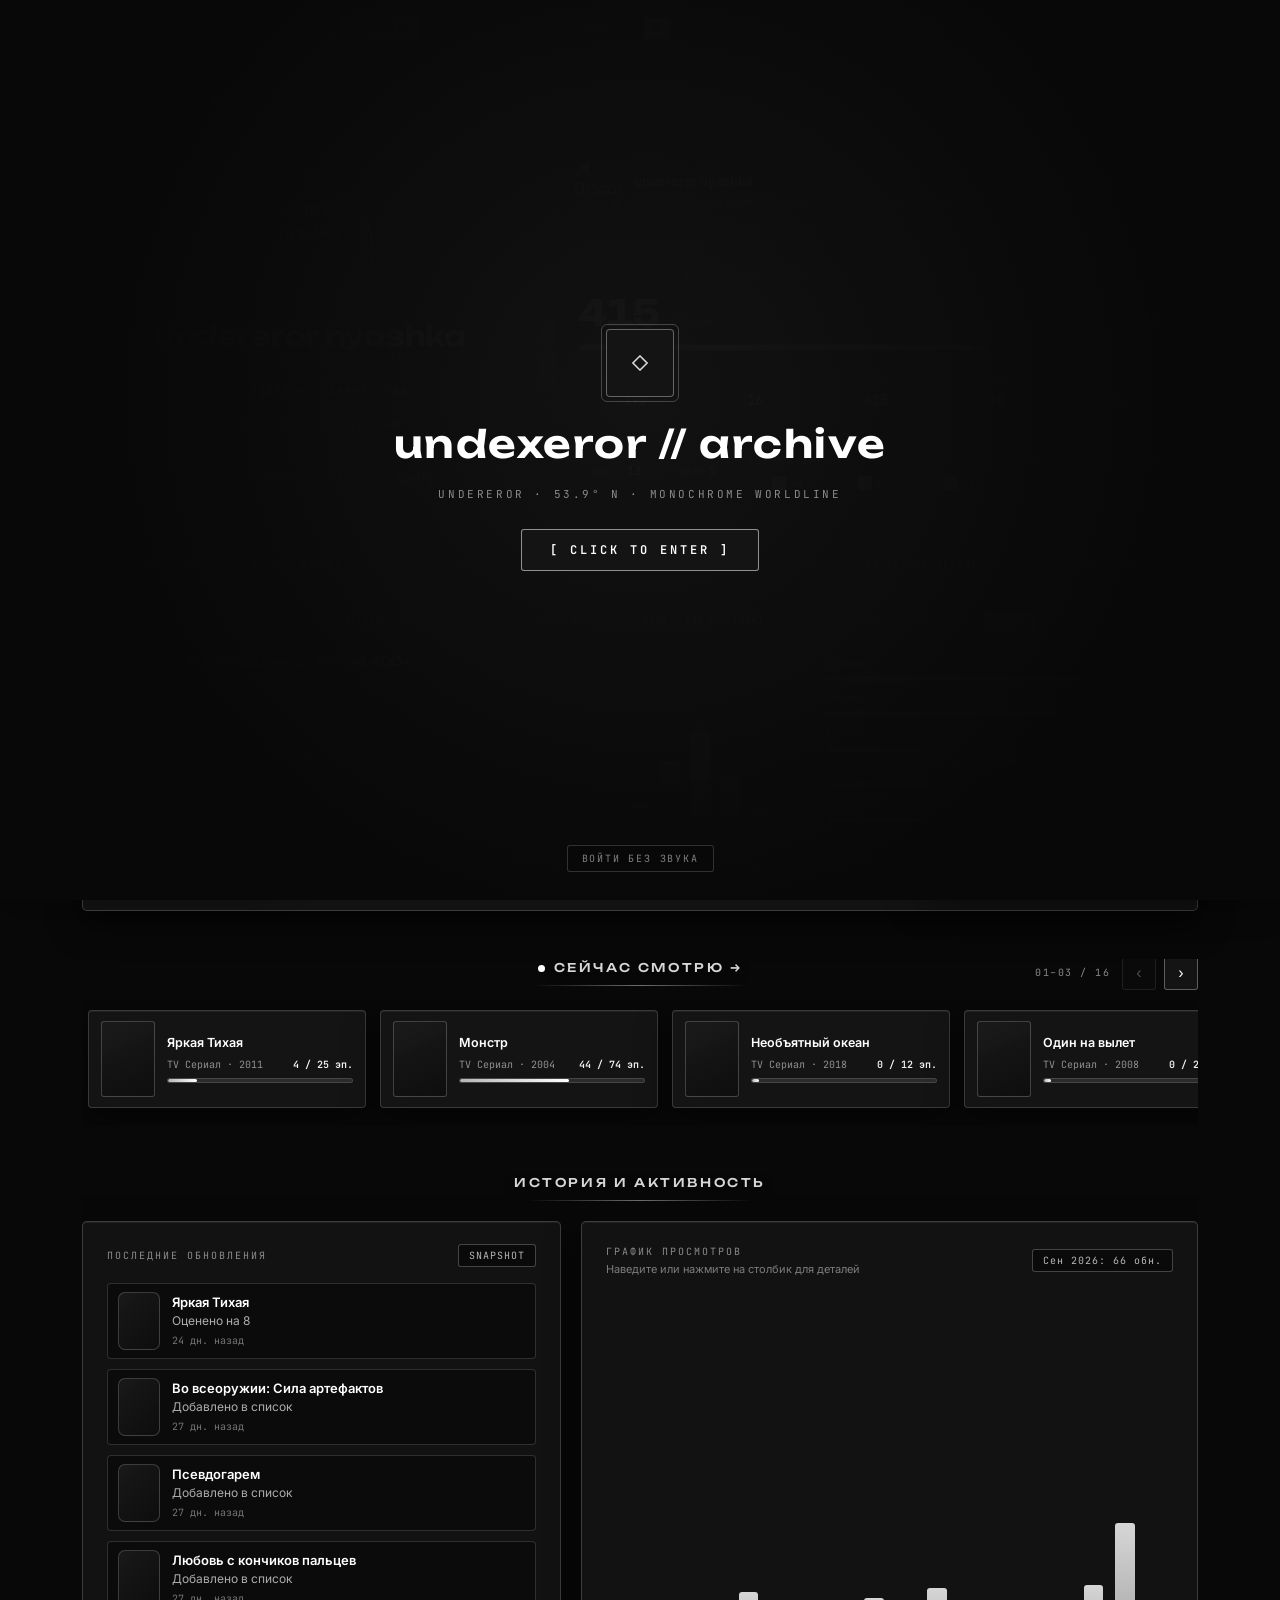
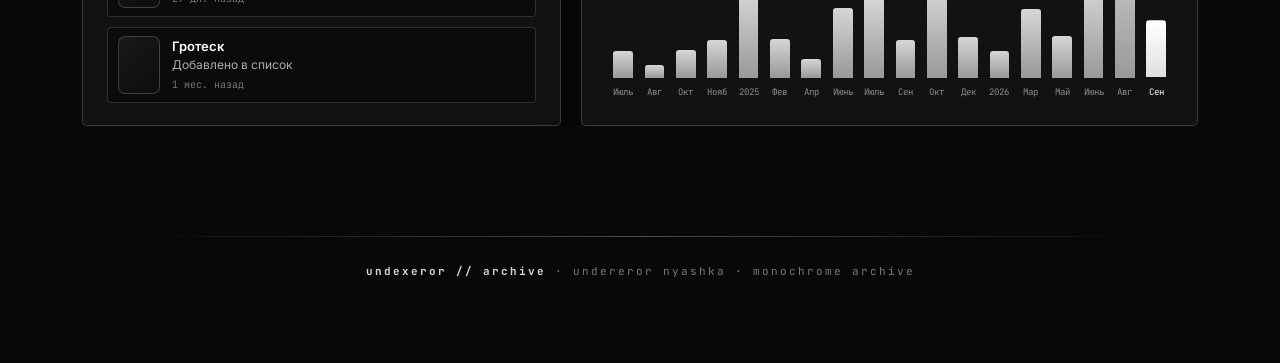
==== commit a321c9b6: "feat(signal): add VINYL // AUDIO 12 LP shelf with iTunes previews" ====
--- a/index.html
+++ b/index.html
@@ -17,12 +17,13 @@
   <link rel="preconnect" href="https://fonts.googleapis.com" />
   <link rel="preconnect" href="https://fonts.gstatic.com" crossorigin />
   <link href="https://fonts.googleapis.com/css2?family=Inter:wght@400;500;600;700&family=JetBrains+Mono:wght@400;500;600&family=Unbounded:wght@500;600;700&display=swap" rel="stylesheet" />
-  <link rel="stylesheet" href="./assets/css/tokens.css?v=38" />
-  <link rel="stylesheet" href="./assets/css/layout.css?v=38" />
-  <link rel="stylesheet" href="./assets/css/sections.css?v=38" />
-  <link rel="stylesheet" href="./assets/css/overlays.css?v=38" />
-  <link rel="stylesheet" href="./assets/css/editorial-bw.css?v=38" />
-  <link rel="stylesheet" href="./assets/css/responsive.css?v=38" />
+  <link rel="stylesheet" href="./assets/css/tokens.css?v=40" />
+  <link rel="stylesheet" href="./assets/css/layout.css?v=40" />
+  <link rel="stylesheet" href="./assets/css/sections.css?v=40" />
+  <link rel="stylesheet" href="./assets/css/overlays.css?v=40" />
+  <link rel="stylesheet" href="./assets/css/vinyl.css?v=40" />
+  <link rel="stylesheet" href="./assets/css/editorial-bw.css?v=40" />
+  <link rel="stylesheet" href="./assets/css/responsive.css?v=40" />
 </head>
 <body>
 
@@ -832,6 +833,28 @@
         </div>
       </section>
 
+      <!-- VINYL // AUDIO SHELF (12 LP · ITUNES PREVIEW) -->
+      <section id="vinyl">
+        <div class="glass-card vinyl-shelf-card">
+          <div class="vinyl-head">
+            <div class="vinyl-head-left">
+              <div class="vinyl-title-row">
+                <span class="dna-pulse-icon" aria-hidden="true"></span>
+                <span class="card-kicker vinyl-kicker">VINYL // AUDIO</span>
+              </div>
+              <h2 class="vinyl-heading">Виниловая полка</h2>
+              <div class="vinyl-now-playing" id="vinyl-now-playing" aria-live="polite">Архивная полка · 33 RPM</div>
+            </div>
+            <div class="vinyl-head-badges">
+              <span class="panel-badge" id="vinyl-count-badge">12 LP</span>
+              <span class="panel-badge vinyl-status-badge" id="vinyl-status-badge">STANDBY</span>
+            </div>
+          </div>
+
+          <div class="vinyl-grid" id="vinyl-grid" role="list" aria-label="Виниловая полка из 12 пластинок"></div>
+        </div>
+      </section>
+
       <!-- GUESTBOOK (GITHUB DISCUSSIONS / GISCUS) -->
       <section id="guestbook">
         <div class="glass-card guestbook-card">
@@ -1672,6 +1695,6 @@
     </div>
   </div>
 
-  <script type="module" src="./assets/js/main.js?v=38"></script>
+  <script type="module" src="./assets/js/main.js?v=40"></script>
 </body>
 </html>
--- a/assets/css/vinyl.css
+++ b/assets/css/vinyl.css
@@ -0,0 +1,657 @@
+/* =========================================
+   05. VINYL // AUDIO SHELF (PURE B&W EDITORIAL)
+   ========================================= */
+
+#vinyl {
+  content-visibility: auto;
+  contain-intrinsic-size: auto 920px;
+}
+
+.vinyl-shelf-card {
+  padding: 22px 24px;
+  display: flex;
+  flex-direction: column;
+  gap: 18px;
+}
+
+.vinyl-head {
+  display: flex;
+  align-items: flex-start;
+  justify-content: space-between;
+  gap: 14px;
+  flex-wrap: wrap;
+}
+
+.vinyl-head-left {
+  display: flex;
+  flex-direction: column;
+  gap: 5px;
+  min-width: 0;
+}
+
+.vinyl-title-row {
+  display: flex;
+  align-items: center;
+  gap: 9px;
+}
+
+.vinyl-kicker {
+  color: rgb(var(--bright));
+  letter-spacing: 2.2px;
+}
+
+.vinyl-heading {
+  font-family: var(--font-display);
+  font-size: clamp(16px, 2vw, 20px);
+  font-weight: 600;
+  color: #ffffff;
+  letter-spacing: 0.4px;
+  line-height: 1.25;
+}
+
+.vinyl-now-playing {
+  font-family: var(--font-mono);
+  font-size: 11px;
+  color: rgba(var(--light), 0.70);
+  letter-spacing: 0.4px;
+  font-variant-numeric: tabular-nums;
+  white-space: nowrap;
+  overflow: hidden;
+  text-overflow: ellipsis;
+  max-width: 100%;
+}
+
+.vinyl-head-badges {
+  display: flex;
+  align-items: center;
+  gap: 8px;
+  flex-wrap: wrap;
+  flex-shrink: 0;
+}
+
+.vinyl-status-badge {
+  font-variant-numeric: tabular-nums;
+}
+
+.vinyl-status-badge.is-active-badge {
+  background: #f0f0f0;
+  color: #080808;
+  border-color: #f0f0f0;
+}
+
+/* --- 4 x 3 Editorial Grid --- */
+
+.vinyl-grid {
+  display: grid;
+  grid-template-columns: repeat(4, minmax(0, 1fr));
+  gap: 16px;
+}
+
+.vinyl-card {
+  display: flex;
+  flex-direction: column;
+  gap: 11px;
+  padding: 11px 11px 12px;
+  border-radius: var(--radius-md);
+  background: var(--surface-1);
+  border: 1px solid var(--border-subtle);
+  box-shadow: var(--edge-specular);
+  min-width: 0;
+  overflow: hidden;
+  transition: border-color 0.24s ease, background 0.24s ease, box-shadow 0.24s ease;
+}
+
+.vinyl-card.is-playing {
+  background: var(--surface-2);
+  border-color: #ededed;
+  box-shadow: var(--edge-specular-hover);
+}
+
+.vinyl-card.is-paused {
+  border-color: var(--border-strong);
+}
+
+/* --- Sleeve + Sliding Vinyl Stage ---
+   Reserve 26% on the right inside each column so a 34% vinyl slide-out
+   stays strictly inside its own grid cell (zero neighbor overlap, zero overflow). */
+
+.vinyl-stage {
+  position: relative;
+  width: 100%;
+  padding-right: 26%;
+  min-width: 0;
+}
+
+.vinyl-sleeve-frame {
+  position: relative;
+  width: 100%;
+  aspect-ratio: 1 / 1;
+}
+
+/* --- Matte Black Vinyl Disc --- */
+
+.vinyl-disc-slot {
+  position: absolute;
+  inset: 3%;
+  z-index: 1;
+  pointer-events: none;
+  transform: translate3d(0%, 0, 0);
+  transition: transform 0.42s cubic-bezier(0.22, 1, 0.36, 1);
+}
+
+.vinyl-card.is-playing .vinyl-disc-slot {
+  transform: translate3d(34%, 0, 0);
+}
+
+.vinyl-card.is-paused .vinyl-disc-slot {
+  transform: translate3d(18%, 0, 0);
+}
+
+.vinyl-disc {
+  position: relative;
+  width: 100%;
+  height: 100%;
+  border-radius: 50%;
+  border: 1px solid rgba(255, 255, 255, 0.22);
+  background:
+    conic-gradient(
+      from 28deg,
+      rgba(255, 255, 255, 0.14) 0deg,
+      rgba(255, 255, 255, 0.03) 26deg,
+      transparent 55deg,
+      transparent 150deg,
+      rgba(255, 255, 255, 0.12) 186deg,
+      rgba(255, 255, 255, 0.02) 216deg,
+      transparent 245deg,
+      transparent 332deg,
+      rgba(255, 255, 255, 0.14) 360deg
+    ),
+    repeating-radial-gradient(
+      circle at 50% 50%,
+      #0a0a0a 0px,
+      #0a0a0a 2px,
+      #1e1e1e 2.6px,
+      #0e0e0e 4px
+    );
+  box-shadow: 0 6px 18px rgba(0, 0, 0, 0.72);
+  display: flex;
+  align-items: center;
+  justify-content: center;
+  animation: vinyl-spin 2.4s linear infinite;
+  animation-play-state: paused;
+}
+
+.vinyl-card.is-playing .vinyl-disc {
+  animation-play-state: running;
+}
+
+.vinyl-disc-label {
+  position: relative;
+  width: 42%;
+  height: 42%;
+  border-radius: 50%;
+  background: #e6e6e6;
+  border: 1px solid #080808;
+  color: #080808;
+  display: flex;
+  flex-direction: column;
+  align-items: center;
+  justify-content: space-between;
+  padding: 5px 2px;
+  font-family: var(--font-mono);
+  line-height: 1;
+  text-align: center;
+  user-select: none;
+}
+
+.vinyl-disc-label::after {
+  content: "";
+  position: absolute;
+  top: 50%;
+  left: 50%;
+  width: 24%;
+  height: 24%;
+  border-radius: 50%;
+  background: #080808;
+  border: 1px solid rgba(255, 255, 255, 0.24);
+  transform: translate(-50%, -50%);
+}
+
+.vinyl-disc-code {
+  font-size: 6.5px;
+  font-weight: 700;
+  letter-spacing: 0.4px;
+}
+
+.vinyl-disc-rpm {
+  font-size: 5.5px;
+  font-weight: 600;
+  letter-spacing: 0.3px;
+  opacity: 0.78;
+}
+
+@keyframes vinyl-spin {
+  from {
+    transform: rotate(0deg);
+  }
+  to {
+    transform: rotate(360deg);
+  }
+}
+
+/* --- Square 1:1 Record Sleeve --- */
+
+.vinyl-sleeve-btn {
+  position: relative;
+  z-index: 2;
+  display: block;
+  width: 100%;
+  height: 100%;
+  padding: 0;
+  border: 0;
+  background: transparent;
+  text-align: left;
+  cursor: pointer;
+  border-radius: var(--radius-sm);
+  -webkit-tap-highlight-color: transparent;
+}
+
+.vinyl-sleeve-btn:disabled {
+  cursor: default;
+}
+
+.vinyl-sleeve {
+  position: relative;
+  width: 100%;
+  height: 100%;
+  border-radius: var(--radius-sm);
+  overflow: hidden;
+  border: 1px solid var(--border-default);
+  background: #0b0b0b;
+  box-shadow: 0 8px 20px rgba(0, 0, 0, 0.62);
+  transition: border-color 0.24s ease;
+}
+
+.vinyl-card.is-playing .vinyl-sleeve {
+  border-color: #f0f0f0;
+}
+
+/* Monochrome Typographic Fallback Sleeve */
+
+.vinyl-typo-fallback {
+  position: absolute;
+  inset: 0;
+  z-index: 1;
+  padding: 32px 10px 10px;
+  display: flex;
+  flex-direction: column;
+  justify-content: flex-end;
+  gap: 3px;
+  background:
+    repeating-linear-gradient(
+      0deg,
+      rgba(255, 255, 255, 0.025) 0px,
+      rgba(255, 255, 255, 0.025) 1px,
+      transparent 1px,
+      transparent 8px
+    ),
+    #0c0c0c;
+  transition: opacity 0.28s ease;
+}
+
+.vinyl-card.has-cover .vinyl-typo-fallback {
+  opacity: 0;
+}
+
+.vinyl-typo-cat {
+  font-family: var(--font-mono);
+  font-size: 9px;
+  letter-spacing: 1.4px;
+  color: rgba(var(--muted), 0.78);
+}
+
+.vinyl-typo-artist {
+  font-family: var(--font-mono);
+  font-size: 9.5px;
+  font-weight: 600;
+  letter-spacing: 0.6px;
+  text-transform: uppercase;
+  color: rgba(var(--light), 0.82);
+  white-space: nowrap;
+  overflow: hidden;
+  text-overflow: ellipsis;
+}
+
+.vinyl-typo-title {
+  font-family: var(--font-display);
+  font-size: 11px;
+  font-weight: 600;
+  line-height: 1.25;
+  color: #ffffff;
+  display: -webkit-box;
+  -webkit-line-clamp: 2;
+  -webkit-box-orient: vertical;
+  overflow: hidden;
+}
+
+.vinyl-typo-badge {
+  align-self: flex-start;
+  margin-top: 4px;
+  padding: 2px 6px;
+  border-radius: var(--radius-xs);
+  border: 1px solid var(--border-default);
+  background: #141414;
+  font-family: var(--font-mono);
+  font-size: 8px;
+  letter-spacing: 1px;
+  color: rgba(var(--light), 0.85);
+}
+
+.vinyl-card.is-no-preview .vinyl-typo-badge {
+  border-style: dashed;
+  border-color: #ededed;
+  color: #f0f0f0;
+}
+
+/* Album Art Cover Layer */
+
+.vinyl-cover-slot {
+  position: absolute;
+  inset: 0;
+  z-index: 2;
+}
+
+.vinyl-cover-img {
+  display: block;
+  width: 100%;
+  height: 100%;
+  object-fit: cover;
+  opacity: 0;
+  filter: grayscale(0.28) saturate(0.75) contrast(1.04) brightness(0.95);
+  transition: filter 0.3s ease, opacity 0.35s ease;
+}
+
+.vinyl-cover-img.is-loaded {
+  opacity: 1;
+}
+
+.vinyl-card:focus-within .vinyl-cover-img,
+.vinyl-card.is-playing .vinyl-cover-img {
+  filter: grayscale(0) saturate(1.08) contrast(1.03) brightness(1.04);
+}
+
+/* Catalog Stamp (Top-Left) & Play Indicator (Top-Right) */
+
+.vinyl-stamp {
+  position: absolute;
+  top: 6px;
+  left: 6px;
+  z-index: 3;
+  padding: 2px 6px;
+  border-radius: var(--radius-xs);
+  background: rgba(8, 8, 8, 0.88);
+  border: 1px solid rgba(255, 255, 255, 0.22);
+  font-family: var(--font-mono);
+  font-size: 8.5px;
+  font-weight: 600;
+  letter-spacing: 0.75px;
+  color: rgb(var(--bright));
+  line-height: 1.3;
+  pointer-events: none;
+  font-variant-numeric: tabular-nums;
+}
+
+.vinyl-play-indicator {
+  position: absolute;
+  top: 6px;
+  right: 6px;
+  z-index: 3;
+  width: 26px;
+  height: 26px;
+  border-radius: var(--radius-xs);
+  background: rgba(8, 8, 8, 0.88);
+  border: 1px solid rgba(255, 255, 255, 0.24);
+  color: #f0f0f0;
+  display: inline-flex;
+  align-items: center;
+  justify-content: center;
+  pointer-events: none;
+  transition: background 0.2s ease, color 0.2s ease, border-color 0.2s ease;
+}
+
+.vinyl-card.is-playing .vinyl-play-indicator {
+  background: #f0f0f0;
+  color: #080808;
+  border-color: #f0f0f0;
+}
+
+.vinyl-card.is-no-preview .vinyl-play-indicator {
+  color: rgba(var(--muted), 0.72);
+  border-color: rgba(255, 255, 255, 0.14);
+}
+
+/* Active 30s Progress Overlay & 2px Track */
+
+.vinyl-progress-bar {
+  position: absolute;
+  left: 0;
+  right: 0;
+  bottom: 0;
+  z-index: 4;
+  display: flex;
+  flex-direction: column;
+  gap: 4px;
+  padding: 6px 7px 0;
+  background: linear-gradient(180deg, rgba(8, 8, 8, 0) 0%, rgba(8, 8, 8, 0.90) 34%, rgba(8, 8, 8, 0.96) 100%);
+  opacity: 0;
+  transform: translateY(4px);
+  pointer-events: none;
+  transition: opacity 0.22s ease, transform 0.22s ease;
+}
+
+.vinyl-card.is-playing .vinyl-progress-bar,
+.vinyl-card.is-paused .vinyl-progress-bar {
+  opacity: 1;
+  transform: translateY(0);
+}
+
+.vinyl-progress-meta {
+  display: flex;
+  align-items: center;
+  justify-content: space-between;
+  gap: 6px;
+  font-family: var(--font-mono);
+  font-size: 8.5px;
+  letter-spacing: 0.5px;
+  color: rgb(var(--bright));
+  font-variant-numeric: tabular-nums;
+}
+
+.vinyl-progress-label {
+  color: rgba(var(--muted), 0.90);
+}
+
+.vinyl-card.is-playing .vinyl-progress-label {
+  color: #ffffff;
+}
+
+.vinyl-timer {
+  color: #ffffff;
+  font-weight: 600;
+}
+
+.vinyl-progress-track {
+  width: 100%;
+  height: 2px;
+  background: rgba(255, 255, 255, 0.20);
+  overflow: hidden;
+}
+
+.vinyl-progress-fill {
+  width: 100%;
+  height: 100%;
+  background: #ffffff;
+  transform-origin: left center;
+  transform: scaleX(0);
+}
+
+/* --- Sleeve Metadata --- */
+
+.vinyl-meta {
+  display: flex;
+  flex-direction: column;
+  gap: 4px;
+  min-width: 0;
+}
+
+.vinyl-meta-top {
+  display: flex;
+  align-items: center;
+  justify-content: space-between;
+  gap: 6px;
+}
+
+.vinyl-tag {
+  padding: 1px 6px;
+  border-radius: var(--radius-xs);
+  background: var(--surface-2);
+  border: 1px solid var(--border-subtle);
+  font-family: var(--font-mono);
+  font-size: 8.5px;
+  font-weight: 600;
+  letter-spacing: 0.7px;
+  color: rgba(var(--light), 0.82);
+  white-space: nowrap;
+  overflow: hidden;
+  text-overflow: ellipsis;
+}
+
+.vinyl-year {
+  font-family: var(--font-mono);
+  font-size: 9.5px;
+  color: rgba(var(--muted), 0.90);
+  font-variant-numeric: tabular-nums;
+  flex-shrink: 0;
+}
+
+.vinyl-title {
+  font-family: var(--font-sans);
+  font-size: 12.5px;
+  font-weight: 600;
+  line-height: 1.3;
+  color: #ffffff;
+  white-space: nowrap;
+  overflow: hidden;
+  text-overflow: ellipsis;
+}
+
+.vinyl-sub {
+  font-family: var(--font-mono);
+  font-size: 10px;
+  line-height: 1.3;
+  color: rgba(var(--muted), 0.92);
+  white-space: nowrap;
+  overflow: hidden;
+  text-overflow: ellipsis;
+}
+
+/* --- Desktop Hover Interactions --- */
+
+@media (hover: hover) and (pointer: fine) {
+  .vinyl-card:hover {
+    border-color: var(--border-strong);
+    background: var(--surface-2);
+  }
+
+  .vinyl-card.is-playing:hover {
+    border-color: #ffffff;
+  }
+
+  .vinyl-card:not(.is-no-preview):hover .vinyl-disc-slot {
+    transform: translate3d(24%, 0, 0);
+  }
+
+  .vinyl-card.is-playing:hover .vinyl-disc-slot {
+    transform: translate3d(34%, 0, 0);
+  }
+
+  .vinyl-card:hover .vinyl-cover-img {
+    filter: grayscale(0) saturate(1.08) contrast(1.03) brightness(1.04);
+  }
+
+  .vinyl-card:not(.is-no-preview):not(.is-playing):hover .vinyl-play-indicator {
+    background: #1b1b1b;
+    border-color: #ededed;
+    color: #ffffff;
+  }
+}
+
+/* --- Touch Devices --- */
+
+@media (hover: none), (pointer: coarse) {
+  .vinyl-cover-img {
+    filter: grayscale(0.10) saturate(0.96) contrast(1.04) brightness(0.98);
+  }
+
+  .vinyl-card.is-playing .vinyl-cover-img {
+    filter: grayscale(0) saturate(1.08) contrast(1.03) brightness(1.04);
+  }
+}
+
+/* --- Responsive Breakpoints (Descending) --- */
+
+@media (max-width: 1020px) {
+  .vinyl-grid {
+    grid-template-columns: repeat(2, minmax(0, 1fr));
+    gap: 14px;
+  }
+}
+
+@media (max-width: 720px) {
+  .vinyl-shelf-card {
+    padding: 16px 15px;
+    gap: 14px;
+  }
+
+  .vinyl-now-playing {
+    white-space: normal;
+  }
+}
+
+@media (max-width: 480px) {
+  .vinyl-grid {
+    grid-template-columns: 1fr;
+    gap: 12px;
+  }
+
+  .vinyl-card {
+    padding: 12px;
+  }
+
+  .vinyl-play-indicator {
+    width: 32px;
+    height: 32px;
+  }
+
+  .vinyl-title {
+    font-size: 13.5px;
+  }
+
+  .vinyl-sub {
+    font-size: 10.5px;
+  }
+}
+
+/* --- Reduced Motion --- */
+
+@media (prefers-reduced-motion: reduce) {
+  .vinyl-disc {
+    animation: none !important;
+  }
+
+  .vinyl-disc-slot,
+  .vinyl-cover-img,
+  .vinyl-progress-bar {
+    transition-duration: 0.01s;
+  }
+}
--- a/assets/css/editorial-bw.css
+++ b/assets/css/editorial-bw.css
@@ -26,9 +26,15 @@
 .signal-tile,
 .base-subpanel,
 .ht-panel,
-.trophy-card {
+.trophy-card,
+.vinyl-card {
   background: #0e0e0e;
   border-color: rgba(255, 255, 255, 0.14);
+}
+
+.vinyl-card.is-playing {
+  background: #141414;
+  border-color: #ededed;
 }
 
 .os-tab.is-active,
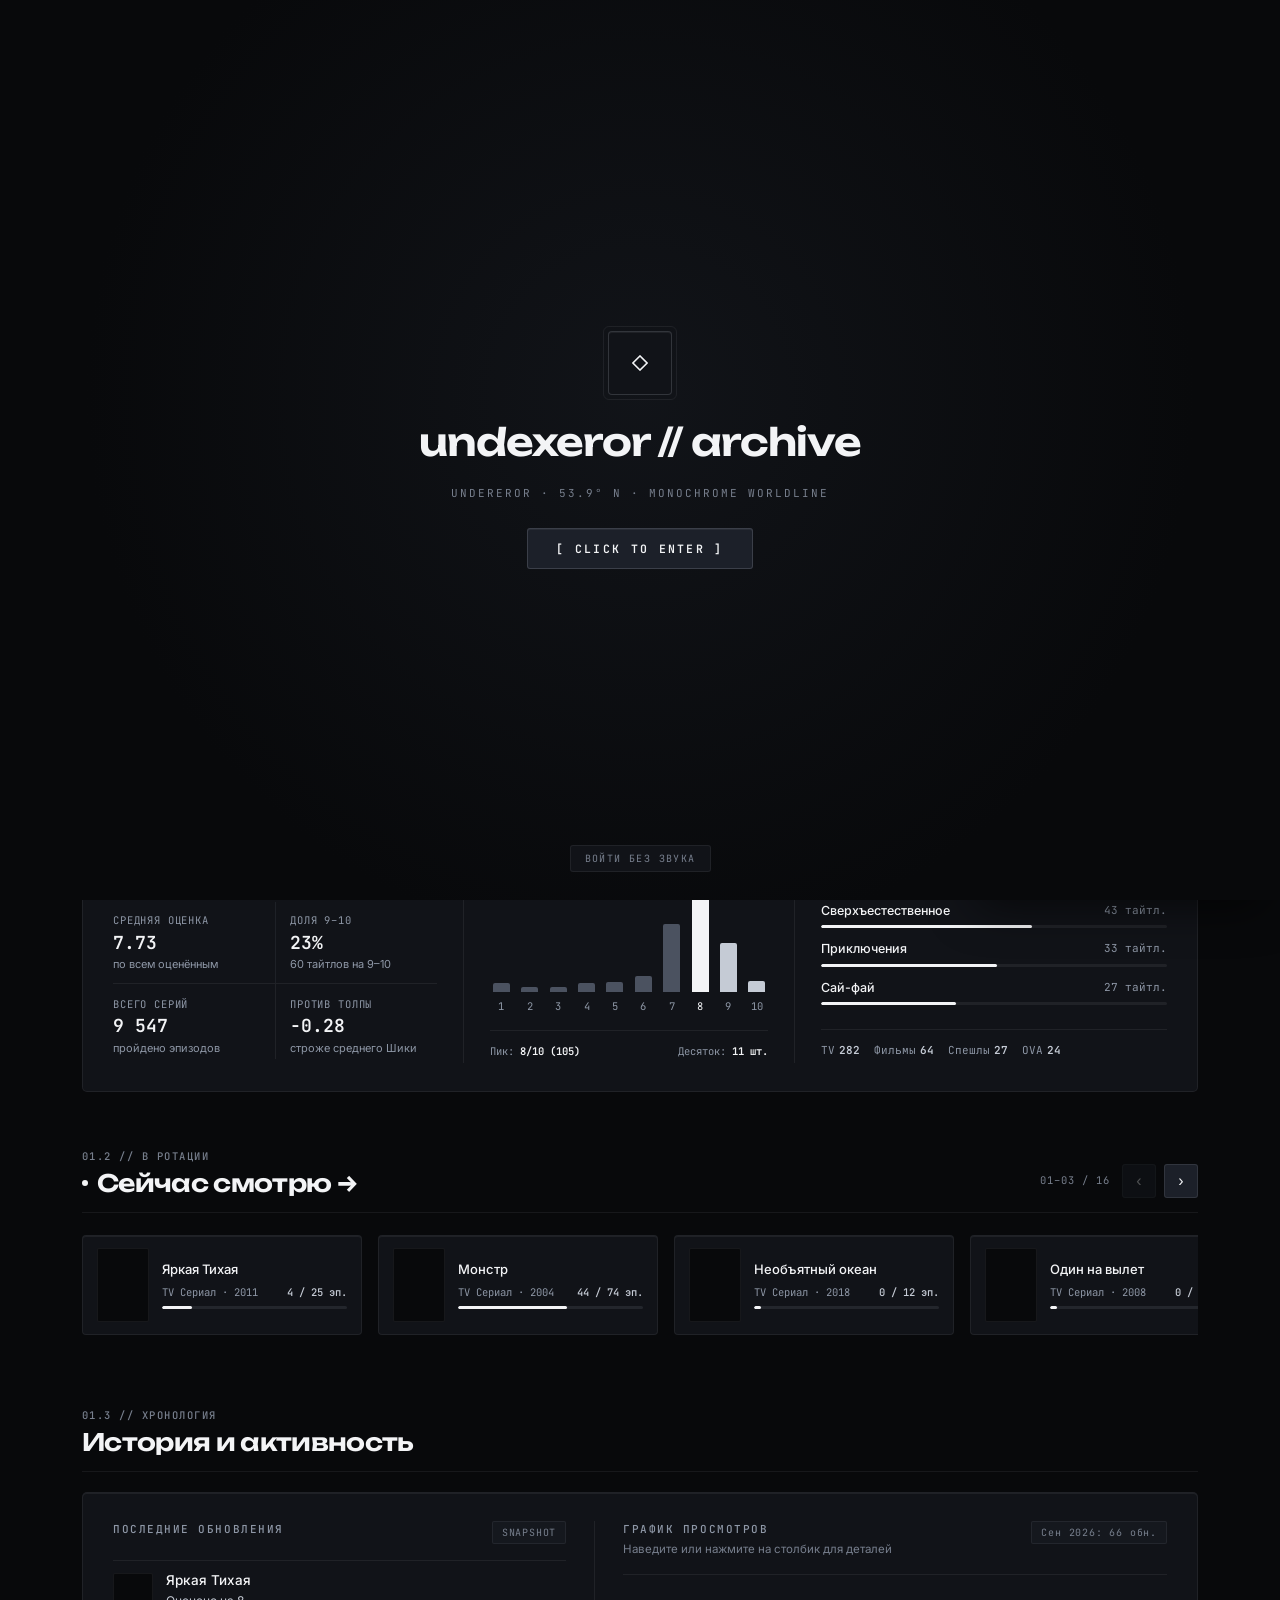
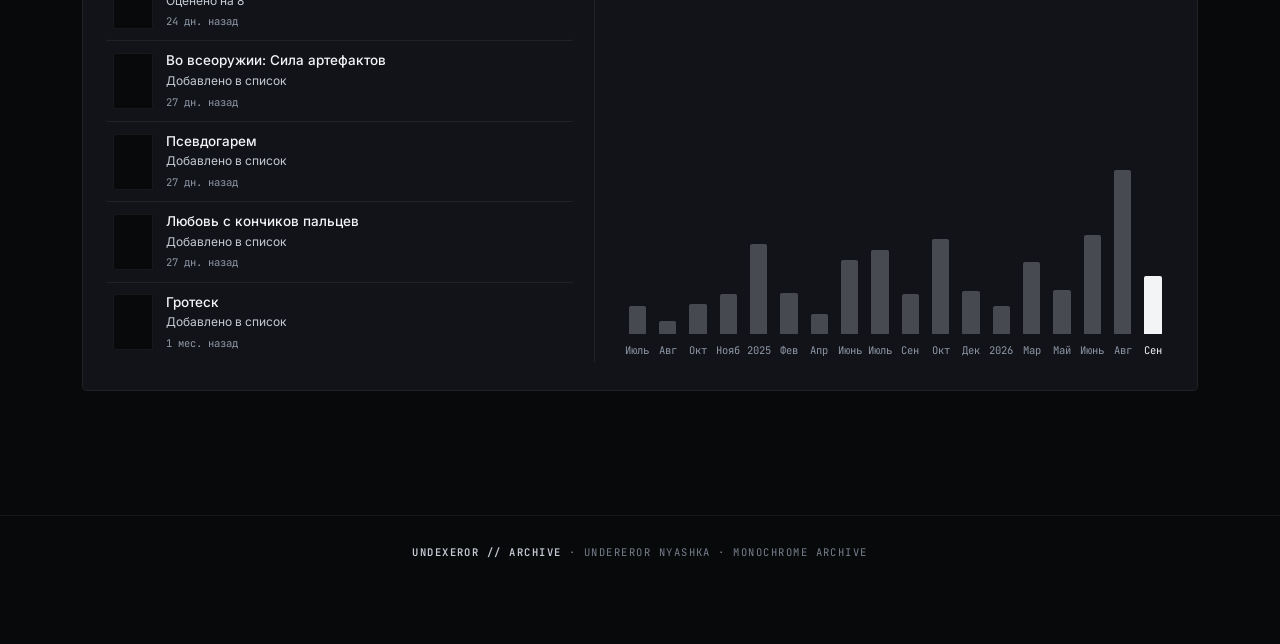
==== commit e5e76f2c: "feat(ui): Obsidian Noir Sprint 1 redesign & DOSSIER polish pass" ====
--- a/index.html
+++ b/index.html
@@ -12,8 +12,8 @@
   <meta property="og:description" content="415+ тайтлов · Аниме-ДНК · Live Discord/Spotify · Проверь свой ник на базу по Shikimori." />
   <meta property="og:image" content="https://undexerorrr.github.io/bg.jpg" />
   <meta name="twitter:card" content="summary_large_image" />
-  <meta name="theme-color" content="#080808" />
-  <link rel="icon" type="image/svg+xml" href="data:image/svg+xml,%3Csvg%20xmlns%3D%27http://www.w3.org/2000/svg%27%20viewBox%3D%270%200%2032%2032%27%3E%3Crect%20width%3D%2732%27%20height%3D%2732%27%20rx%3D%274%27%20fill%3D%27%23080808%27/%3E%3Crect%20x%3D%275%27%20y%3D%275%27%20width%3D%2722%27%20height%3D%2722%27%20fill%3D%27none%27%20stroke%3D%27%23d6d6d6%27%20stroke-width%3D%271.5%27/%3E%3Cpath%20d%3D%27M16%209%20L21.5%2016%20L16%2023%20L10.5%2016%20Z%27%20fill%3D%27%23ffffff%27/%3E%3C/svg%3E" />
+  <meta name="theme-color" content="#08090B" />
+  <link rel="icon" type="image/svg+xml" href="data:image/svg+xml,%3Csvg%20xmlns%3D%27http://www.w3.org/2000/svg%27%20viewBox%3D%270%200%2032%2032%27%3E%3Crect%20width%3D%2732%27%20height%3D%2732%27%20rx%3D%274%27%20fill%3D%27%2308090B%27/%3E%3Crect%20x%3D%275%27%20y%3D%275%27%20width%3D%2722%27%20height%3D%2722%27%20fill%3D%27none%27%20stroke%3D%27%23C5CBD5%27%20stroke-width%3D%271.5%27/%3E%3Cpath%20d%3D%27M16%209%20L21.5%2016%20L16%2023%20L10.5%2016%20Z%27%20fill%3D%27%23F3F4F6%27/%3E%3C/svg%3E" />
   <link rel="preconnect" href="https://fonts.googleapis.com" />
   <link rel="preconnect" href="https://fonts.gstatic.com" crossorigin />
   <link href="https://fonts.googleapis.com/css2?family=Inter:wght@400;500;600;700&family=JetBrains+Mono:wght@400;500;600&family=Unbounded:wght@500;600;700&display=swap" rel="stylesheet" />
@@ -132,110 +132,149 @@
             <span class="sector-feed-tag">SECTOR 01 // DOSSIER</span>
             <span class="sector-feed-line"></span>
           </div>
-          <!-- HERO BENTO COMMAND DECK & ANIME-DNA -->
+
+          <!-- EDITORIAL MASTHEAD + INLINE WEATHER TELEMETRY (53.9° N) -->
+          <header class="sector-masthead dossier-masthead">
+            <div class="sector-masthead-left">
+              <span class="sector-masthead-index">01 // DOSSIER</span>
+              <h2 class="sector-masthead-title">Досье и телеметрия</h2>
+            </div>
+
+            <div class="weather-hud" id="weather-hud" aria-label="Погода в точке 53.9° N">
+              <div class="weather-inline-bar">
+                <button type="button" class="weather-hud-pill" id="weather-hud-btn" aria-label="Панель живой погоды 53.9° N" aria-expanded="false" aria-controls="weather-popover" title="Живая погода 53.9° N · нажми для выбора эффекта">
+                  <span class="weather-hud-dot" aria-hidden="true"></span>
+                  <span class="weather-hud-icon" id="weather-hud-icon" aria-hidden="true"></span>
+                  <span class="weather-hud-coord">53.9° N</span>
+                  <span class="weather-hud-sep">·</span>
+                  <span id="weather-hud-clock">--:--</span>
+                  <span class="weather-hud-sep">·</span>
+                  <span id="weather-hud-temp">--°C</span>
+                  <span class="weather-hud-sep">·</span>
+                  <span class="weather-hud-cond" id="weather-hud-cond">SYNC</span>
+                </button>
+                <button type="button" class="pilot-weather-chip" id="pilot-weather-chip" aria-label="Быстро переключить режим погоды 53.9° N" title="Быстро сменить режим погоды 53.9° N">
+                  <svg viewBox="0 0 14 14" width="12" height="12" fill="none" stroke="currentColor" stroke-width="1.4" stroke-linecap="round" stroke-linejoin="round" aria-hidden="true"><path d="M11.5 5.5A4.8 4.8 0 0 0 3.2 4M2.5 8.5a4.8 4.8 0 0 0 8.3 1.5"/><polyline points="11.8,2.6 11.8,5.6 8.8,5.6"/><polyline points="2.2,11.4 2.2,8.4 5.2,8.4"/></svg>
+                </button>
+              </div>
+
+              <div class="weather-popover" id="weather-popover" role="region" aria-label="Управление погодой">
+                <div class="weather-pop-head">
+                  <span>ATMOS // <strong>53.9° N</strong></span>
+                  <span id="weather-pop-mode">LIVE</span>
+                </div>
+                <div class="weather-pop-meta">
+                  <span id="weather-pop-desc">Синхронизация Open-Meteo...</span>
+                  <span id="weather-pop-wind">— м/с</span>
+                </div>
+                <div class="weather-chips-grid" id="weather-chips-grid">
+                  <button type="button" class="weather-chip is-live-chip active" data-wmode="live">LIVE</button>
+                  <button type="button" class="weather-chip" data-wmode="clear">Ясно</button>
+                  <button type="button" class="weather-chip" data-wmode="rain">Дождь</button>
+                  <button type="button" class="weather-chip" data-wmode="snow">Снег</button>
+                  <button type="button" class="weather-chip" data-wmode="fog">Туман</button>
+                  <button type="button" class="weather-chip" data-wmode="storm">Гроза</button>
+                </div>
+              </div>
+            </div>
+          </header>
+
+          <!-- ASYMMETRIC EDITORIAL BENTO & ANIME-DNA -->
       <section class="hero" id="profile">
         <div class="bento-deck">
-          <!-- TILE 1: PILOT DOSSIER -->
+          <!-- SLAB 1: PROFILE & INTEGRATED LIVE PRESENCE -->
           <div class="glass-card bento-pilot">
             <div class="pilot-top-bar">
-              <span class="pilot-id-tag">DOSSIER // 1308586</span>
-              <button type="button" class="pilot-weather-chip" id="pilot-weather-chip" aria-label="Переключить режим погоды 53.9° N" title="Погода в точке 53.9° N (нажми для переключения режима)">53.9° N · SYNC...</button>
-            </div>
-
-            <div class="avatar-wrap">
-              <div class="avatar-beat-ring" aria-hidden="true"></div>
-              <img
-                id="profile-avatar"
-                class="avatar-img"
-                src="https://shikimori.one/system/users/x160/1308586.png"
-                alt="undereror nyashka"
-              />
-            </div>
-
-            <div>
-              <h1 class="hero-nick" id="profile-nick">undereror nyashka</h1>
-              <div class="pilot-bio-line" id="profile-bio-meta">муж. · 20 лет · на сайте с 2023 г.</div>
-            </div>
-
-            <div class="hero-badges">
-              <span class="rank-badge" id="rank-badge">400+ ТАЙТЛОВ · АНИМЕ ПСИХ</span>
-              <span class="solo-badge">SOLO PLAYER · ВНЕ ГИЛЬДИЙ</span>
+              <span class="pilot-id-tag">ID // 1308586</span>
+              <span class="rank-badge" id="rank-badge">400+ ТАЙТЛОВ · PERSONAL ARCHIVE</span>
+            </div>
+
+            <div class="pilot-identity">
+              <div class="avatar-wrap">
+                <div class="avatar-beat-ring" aria-hidden="true"></div>
+                <img
+                  id="profile-avatar"
+                  class="avatar-img"
+                  src="https://shikimori.one/system/users/x160/1308586.png"
+                  alt="undereror nyashka"
+                />
+              </div>
+
+              <div class="pilot-identity-body">
+                <h1 class="hero-nick" id="profile-nick">undereror nyashka</h1>
+                <div class="pilot-bio-line" id="profile-bio-meta">муж. · 20 лет · на сайте с 2023 г.</div>
+                <div class="solo-badge">Solo Player · вне гильдий</div>
+              </div>
+            </div>
+
+            <div class="pilot-presence">
+              <div class="discord-card" id="discord-card">
+                <div class="discord-art-wrap">
+                  <img id="discord-art" class="discord-art is-round" src="https://shikimori.one/system/users/x160/1308586.png" alt="Discord" />
+                  <span class="discord-status-badge offline" id="discord-status-dot" title="Статус Discord"></span>
+                </div>
+                <div class="discord-body">
+                  <div class="discord-kicker">
+                    <span id="discord-state-label">DISCORD · SYNCING</span>
+                    <span id="discord-username"></span>
+                  </div>
+                  <div class="discord-main-title" id="discord-main-title">Подключение к Lanyard...</div>
+                  <div class="discord-sub" id="discord-sub">Проверка онлайна, игр и Spotify</div>
+                  <div class="spotify-progress" id="spotify-progress">
+                    <span class="spotify-bar-time" id="sp-time-cur">0:00</span>
+                    <div class="spotify-bar-track"><div class="spotify-bar-fill" id="sp-bar-fill"></div></div>
+                    <span class="spotify-bar-time end" id="sp-time-end">0:00</span>
+                  </div>
+                </div>
+                <div class="discord-actions">
+                  <button type="button" class="spotify-open-pill" id="discord-spotify-btn">Плейлисты</button>
+                </div>
+              </div>
             </div>
 
             <div class="pilot-socials">
-              <a class="social-pill" href="https://www.tiktok.com/@undexeror" target="_blank" rel="noopener noreferrer">TikTok</a>
-              <a class="social-pill" id="shiki-profile-link" href="https://shikimori.one/undereror+nyashka" target="_blank" rel="noopener noreferrer">Shikimori</a>
-              <a class="social-pill" href="https://github.com/undexerorrr" target="_blank" rel="noopener noreferrer">GitHub</a>
-              <button type="button" class="social-pill" id="hero-spotify-btn" style="font-family:inherit;">Spotify</button>
-            </div>
-          </div>
-
-          <!-- TILE 2: LIVE DISCORD / SPOTIFY PRESENCE (LANYARD API) -->
-          <div class="bento-discord-slot">
-            <div class="discord-card" id="discord-card">
-              <div class="discord-art-wrap">
-                <img id="discord-art" class="discord-art is-round" src="https://shikimori.one/system/users/x160/1308586.png" alt="Discord" />
-                <span class="discord-status-badge offline" id="discord-status-dot" title="Статус Discord"></span>
-              </div>
-              <div class="discord-body">
-                <div class="discord-kicker">
-                  <span id="discord-state-label">DISCORD · SYNCING</span>
-                  <span id="discord-username"></span>
-                </div>
-                <div class="discord-main-title" id="discord-main-title">Подключение к Lanyard...</div>
-                <div class="discord-sub" id="discord-sub">Проверка онлайна, игр и Spotify</div>
-                <div class="spotify-progress" id="spotify-progress">
-                  <span class="spotify-bar-time" id="sp-time-cur">0:00</span>
-                  <div class="spotify-bar-track"><div class="spotify-bar-fill" id="sp-bar-fill"></div></div>
-                  <span class="spotify-bar-time end" id="sp-time-end">0:00</span>
-                </div>
-              </div>
-              <div class="discord-actions">
-                <button type="button" class="spotify-open-pill" id="discord-spotify-btn">Плейлисты</button>
-              </div>
-            </div>
-          </div>
-
-          <!-- TILE 3: UNIFIED ANIME & MANGA TELEMETRY -->
+              <a class="social-pill" href="https://www.tiktok.com/@undexeror" target="_blank" rel="noopener noreferrer">TikTok ↗</a>
+              <a class="social-pill" id="shiki-profile-link" href="https://shikimori.one/undereror+nyashka" target="_blank" rel="noopener noreferrer">Shikimori ↗</a>
+              <a class="social-pill" href="https://github.com/undexerorrr" target="_blank" rel="noopener noreferrer">GitHub ↗</a>
+              <button type="button" class="social-pill" id="hero-spotify-btn">Spotify</button>
+            </div>
+          </div>
+
+          <!-- SLAB 2: HIERARCHICAL ARCHIVE TELEMETRY -->
           <div class="glass-card bento-telemetry">
-            <div>
-              <div class="card-kicker">Телеметрия списков · Shikimori</div>
-              <div class="stat-top">
-                <div>
-                  <span class="stat-hero-val" id="anime-completed">415</span>
-                  <span class="stat-hero-label">просмотрено</span>
-                </div>
-                <div class="stat-total">
-                  Всего в списке
-                  <strong id="anime-total">625</strong>
-                </div>
-              </div>
-              <div class="progress-track" id="anime-progress">
-                <div class="prog-seg prog-completed" style="width: 66.4%"></div>
-                <div class="prog-seg prog-watching" style="width: 2.6%"></div>
-                <div class="prog-seg prog-planned" style="width: 27.5%"></div>
-                <div class="prog-seg prog-other" style="width: 3.5%"></div>
-              </div>
-              <div class="mini-stats">
-                <div class="mini-stat"><span class="lbl">Заплан.</span><span class="num" id="st-planned">172</span></div>
-                <div class="mini-stat"><span class="lbl">Смотрю</span><span class="num" id="st-watching">16</span></div>
-                <div class="mini-stat"><span class="lbl">Просм.</span><span class="num" id="st-completed">415</span></div>
-                <div class="mini-stat"><span class="lbl">Отлож.</span><span class="num" id="st-onhold">10</span></div>
-                <div class="mini-stat"><span class="lbl">Брошено</span><span class="num" id="st-dropped">12</span></div>
-              </div>
-            </div>
-
-            <div class="telemetry-footer">
-              <div class="telemetry-manga-compact">
-                <span class="manga-stat-chip">Манга <b id="manga-completed">13</b></span>
-                <span class="manga-stat-chip">Читаю <b id="manga-reading">5</b></span>
-                <span id="manga-done-pill" style="display:none;">13</span>
-              </div>
-              <div class="telemetry-lifetime-compact">
-                <div class="lifetime-head">
-                  <span class="lifetime-label">Время в тайтлах</span>
-                  <span class="lifetime-val" id="lifetime-text">5 месяцев и 3 недели</span>
-                </div>
+            <div class="telemetry-top-row">
+              <span class="card-kicker">SHIKIMORI // СТАТИСТИКА СПИСКОВ</span>
+              <span class="stat-total">Всего в списке: <strong id="anime-total">625</strong></span>
+            </div>
+
+            <div class="stat-hero-block">
+              <span class="stat-hero-val" id="anime-completed">415</span>
+              <div class="stat-hero-meta">
+                <span class="stat-hero-label">просмотрено тайтлов</span>
+                <span class="stat-hero-sub">Завершённые сериалы, фильмы, OVA и ONA</span>
+              </div>
+            </div>
+
+            <div class="progress-track" id="anime-progress">
+              <div class="prog-seg prog-completed" style="width: 66.4%"></div>
+              <div class="prog-seg prog-watching" style="width: 2.6%"></div>
+              <div class="prog-seg prog-planned" style="width: 27.5%"></div>
+              <div class="prog-seg prog-other" style="width: 3.5%"></div>
+            </div>
+
+            <div class="stat-tier-secondary">
+              <div class="stat-sec-cell">
+                <span class="stat-sec-label">Средняя оценка</span>
+                <div class="stat-sec-val-wrap">
+                  <strong class="stat-sec-val" id="stat-mean-score">8.12</strong>
+                  <span class="stat-sec-unit">/ 10</span>
+                </div>
+                <span class="stat-sec-sub" id="stat-mean-note">по оценённым тайтлам</span>
+              </div>
+
+              <div class="stat-sec-cell">
+                <span class="stat-sec-label">Время в тайтлах</span>
+                <strong class="stat-sec-val is-lifetime" id="lifetime-text">5 месяцев и 3 недели</strong>
                 <div class="milestones" id="milestones-row">
                   <div class="milestone checked"><span class="ms-dot" aria-hidden="true"></span><span>1н</span></div>
                   <div class="milestone checked"><span class="ms-dot" aria-hidden="true"></span><span>1м</span></div>
@@ -245,14 +284,27 @@
                 </div>
               </div>
             </div>
-          </div>
-
-          <!-- TILE 4: ANIME-DNA // TASTE X-RAY -->
+
+            <div class="stat-mono-strip">
+              <span class="stat-mono-item">Смотрю <b id="st-watching">16</b></span>
+              <span class="stat-mono-sep" aria-hidden="true">·</span>
+              <span class="stat-mono-item">В планах <b id="st-planned">172</b></span>
+              <span class="stat-mono-sep" aria-hidden="true">·</span>
+              <span class="stat-mono-item">Отложено <b id="st-onhold">10</b></span>
+              <span class="stat-mono-sep" aria-hidden="true">·</span>
+              <span class="stat-mono-item">Брошено <b id="st-dropped">12</b></span>
+              <span class="stat-mono-sep" aria-hidden="true">·</span>
+              <span class="stat-mono-item">Манга <b id="manga-completed">13</b> · читаю <b id="manga-reading">5</b></span>
+              <span id="st-completed" hidden>415</span>
+              <span id="manga-done-pill" hidden>13</span>
+            </div>
+          </div>
+
+          <!-- SLAB 3: ANIME-DNA // TASTE X-RAY -->
           <div class="glass-card bento-dna" id="anime-dna-card">
             <div class="dna-header">
               <div class="dna-title-wrap">
-                <span class="dna-pulse-icon" aria-hidden="true"></span>
-                <span class="card-kicker" style="color: rgb(235, 235, 235); letter-spacing: 2.4px;">Аниме-ДНК // Рентген вкуса</span>
+                <span class="card-kicker">01.1 // АНИМЕ-ДНК · РЕНТГЕН ВКУСА</span>
                 <span class="dna-sub-note" id="dna-sub-note">Автоанализ всех просмотренных тайтлов</span>
               </div>
               <div class="dna-head-right">
@@ -332,10 +384,13 @@
       <!-- WATCHING NOW (SHIKIMORI LIVE SHELF) -->
       <section id="watching">
         <div class="watching-head-bar">
-          <h2 class="section-title">
-            <span class="watching-live-dot" aria-hidden="true"></span>
-            <a href="https://shikimori.one/undereror+nyashka/list/anime/mylist/watching" target="_blank" rel="noopener noreferrer">Сейчас смотрю →</a>
-          </h2>
+          <div class="editorial-sec-head">
+            <span class="editorial-sec-index">01.2 // В РОТАЦИИ</span>
+            <h2 class="section-title">
+              <span class="watching-live-dot" aria-hidden="true"></span>
+              <a href="https://shikimori.one/undereror+nyashka/list/anime/mylist/watching" target="_blank" rel="noopener noreferrer">Сейчас смотрю →</a>
+            </h2>
+          </div>
           <div class="watching-nav-controls">
             <span class="waifu-counter" id="watching-counter">01–01 / 01</span>
             <button type="button" class="carousel-arrow" id="watching-prev" aria-label="Прокрутить влево">‹</button>
@@ -348,26 +403,31 @@
       <!-- HISTORY & ACTIVITY -->
       <section id="activity">
         <div class="section-head">
-          <h2 class="section-title">История и активность</h2>
-        </div>
-        <div class="activity-grid">
-          <div class="glass-card">
-            <div class="panel-header">
-              <span class="card-kicker">Последние обновления</span>
-              <span class="panel-badge" id="history-source-badge">SNAPSHOT</span>
-            </div>
-            <div class="history-list" id="history-list"></div>
-          </div>
-
-          <div class="glass-card graph-wrap">
-            <div class="panel-header">
-              <div>
-                <div class="card-kicker">График просмотров</div>
-                <div style="font-size: 11px; color: rgba(var(--light), 0.55); margin-top: 2px;">Наведите или нажмите на столбик для деталей</div>
-              </div>
-              <span class="panel-badge" id="graph-tooltip">Активность</span>
-            </div>
-            <div class="graph-bars" id="activity-graph"></div>
+          <div class="editorial-sec-head">
+            <span class="editorial-sec-index">01.3 // ХРОНОЛОГИЯ</span>
+            <h2 class="section-title">История и активность</h2>
+          </div>
+        </div>
+        <div class="glass-card activity-slab">
+          <div class="activity-grid">
+            <div class="activity-col">
+              <div class="panel-header">
+                <span class="card-kicker">Последние обновления</span>
+                <span class="panel-badge" id="history-source-badge">SNAPSHOT</span>
+              </div>
+              <div class="history-list" id="history-list"></div>
+            </div>
+
+            <div class="activity-col graph-wrap">
+              <div class="panel-header">
+                <div>
+                  <div class="card-kicker">График просмотров</div>
+                  <div class="activity-sub-hint">Наведите или нажмите на столбик для деталей</div>
+                </div>
+                <span class="panel-badge" id="graph-tooltip">Активность</span>
+              </div>
+              <div class="graph-bars" id="activity-graph"></div>
+            </div>
           </div>
         </div>
       </section>
@@ -382,17 +442,20 @@
             <span class="sector-feed-line"></span>
           </div>
 
+          <!-- EDITORIAL MASTHEAD FOR 02 // VAULT -->
+          <header class="sector-masthead vault-masthead">
+            <div class="sector-masthead-left">
+              <span class="sector-masthead-index">02 // VAULT</span>
+              <h2 class="sector-masthead-title">Частный киноархив</h2>
+            </div>
+            <div class="tabs-bar" role="tablist" aria-label="Категория коллекции">
+              <button type="button" class="tab-btn active" data-tab="peak" role="tab" aria-selected="true">Peak Fiction</button>
+              <button type="button" class="tab-btn" data-tab="literally" role="tab" aria-selected="false">Literally Me</button>
+            </div>
+          </header>
+
       <!-- COLLECTION (PEAK FICTION / LITERALLY ME) -->
       <section id="collection">
-        <div class="section-head">
-          <h2 class="section-title">Коллекция</h2>
-        </div>
-
-        <div class="tabs-bar" role="tablist">
-          <button type="button" class="tab-btn active" data-tab="peak" role="tab" aria-selected="true">peak fiction</button>
-          <button type="button" class="tab-btn" data-tab="literally" role="tab" aria-selected="false">literally me</button>
-        </div>
-
         <div class="toolbar">
           <div class="search-box">
             <span class="search-icon" aria-hidden="true"><svg viewBox="0 0 16 16" width="13" height="13" fill="none" stroke="currentColor" stroke-width="1.5" stroke-linecap="round" stroke-linejoin="round"><circle cx="7" cy="7" r="4.5"></circle><path d="M10.5 10.5L14 14"></path></svg></span>
@@ -405,10 +468,10 @@
               <button type="button" class="sort-btn" data-sort="year">По году</button>
             </div>
             <div class="view-toggle-group" id="view-toggle-controls" role="tablist" aria-label="Вид коллекции">
-              <button type="button" class="view-toggle-btn active" data-cview="grid" role="tab" aria-selected="true" title="Компактная сетка карточек">Сетка</button>
-              <button type="button" class="view-toggle-btn" data-cview="showcase" role="tab" aria-selected="false" title="Журнальный режим «Витрина»">Витрина</button>
-            </div>
-            <button type="button" class="randomizer-btn" id="randomizer-btn" title="Открыть фольгированный бустер-пак ARCHIVE PACK (Top 16 и все твои 9–10 на Shikimori)">Бустер-пак · Что посмотреть <span class="randomizer-count-badge" id="randomizer-count-badge">16</span></button>
+              <button type="button" class="view-toggle-btn active" data-cview="grid" role="tab" aria-selected="true" title="Галерейная сетка">Сетка</button>
+              <button type="button" class="view-toggle-btn" data-cview="showcase" role="tab" aria-selected="false" title="Журнальный каталог Showcase 2.0">Витрина</button>
+            </div>
+            <button type="button" class="randomizer-btn" id="randomizer-btn" title="Открыть фольгированный бустер-пак ARCHIVE PACK (Top 16 и все твои 9–10 на Shikimori)">Бустер-пак <span class="randomizer-count-badge" id="randomizer-count-badge">16</span></button>
             <button type="button" class="arena-launch-btn" id="collection-arena-btn" title="Мини-турнир 1v1: выбери лучшего из моего топа за 15 секунд">Турнир 1v1</button>
           </div>
         </div>
@@ -419,14 +482,15 @@
       <!-- WAIFU CAROUSEL -->
       <section id="waifu">
         <div class="waifu-head-bar">
-          <div class="waifu-head-left">
+          <div class="editorial-sec-head">
+            <span class="editorial-sec-index">02.2 // ИЗБРАННЫЕ ПЕРСОНАЖИ</span>
+            <h2 class="section-title">
+              <a href="https://shikimori.one/undereror+nyashka/favorites" target="_blank" rel="noopener noreferrer">WAIFU →</a>
+            </h2>
+          </div>
+          <div class="waifu-nav-controls">
             <button type="button" class="arena-launch-btn" id="waifu-arena-btn" title="Мини-турнир 1v1 по WAIFU">Турнир 1v1</button>
-          </div>
-          <h2 class="section-title">
-            <a href="https://shikimori.one/undereror+nyashka/favorites" target="_blank" rel="noopener noreferrer">WAIFU →</a>
-          </h2>
-          <div class="waifu-nav-controls">
-            <span class="waifu-counter" id="waifu-counter">01–08 / 15</span>
+            <span class="waifu-counter" id="waifu-counter">01–06 / 15</span>
             <button type="button" class="carousel-arrow" id="waifu-prev" aria-label="Прокрутить влево">‹</button>
             <button type="button" class="carousel-arrow" id="waifu-next" aria-label="Прокрутить вправо">›</button>
           </div>
@@ -442,11 +506,10 @@
           <div class="trophies-head">
             <div class="trophies-head-left">
               <div class="ht-title-row">
-                <span class="dna-pulse-icon" aria-hidden="true"></span>
-                <span class="card-kicker" style="color: rgb(235, 235, 235); letter-spacing: 2.4px;">Трофеи архива // 3D Medallions</span>
+                <span class="card-kicker">02.3 // ТРОФЕИ АРХИВА · 3D MEDALLIONS</span>
               </div>
               <h2 class="ht-heading">Коллекционные жетоны достижений</h2>
-              <p class="ht-subtitle">Автоматически чеканятся по реальному списку Shikimori — наведи на любой жетон для 3D-блика или кликни, чтобы открыть досье трофея.</p>
+              <p class="ht-subtitle">Автоматически чеканятся по списку Shikimori — наведи на жетон для 3D-блика или открой карточку трофея.</p>
             </div>
             <div class="trophies-head-right">
               <div class="trophies-rank-box">
@@ -900,7 +963,7 @@
   </div>
 
   <!-- Floating Music Player Dock -->
-  <aside class="music-dock" id="music-dock" aria-label="Аудиоплеер">
+  <aside class="music-dock is-minimized" id="music-dock" aria-label="Аудиоплеер">
     <div class="dock-top">
       <button type="button" class="dock-play-btn" id="dock-play-btn" aria-label="Воспроизвести или поставить на паузу" title="Play / Pause"><svg viewBox="0 0 12 12" width="10" height="10" fill="none" stroke="currentColor" stroke-width="1.5" stroke-linejoin="round" aria-hidden="true"><polygon points="3,2 10,6 3,10"/></svg></button>
       <div class="dock-meta">
@@ -912,7 +975,7 @@
         <button type="button" class="dock-icon-btn" id="dock-next-btn" aria-label="Следующий трек" title="Следующий трек"><svg viewBox="0 0 14 14" width="11" height="11" fill="none" stroke="currentColor" stroke-width="1.5" stroke-linecap="round" stroke-linejoin="round" aria-hidden="true"><line x1="11" y1="3" x2="11" y2="11"/><polyline points="3,3 9,7 3,11"/></svg></button>
         <button type="button" class="dock-icon-btn" id="dock-list-btn" aria-label="Список треков" title="Список треков"><svg viewBox="0 0 14 14" width="11" height="11" fill="none" stroke="currentColor" stroke-width="1.5" stroke-linecap="round" aria-hidden="true"><line x1="2" y1="4" x2="12" y2="4"/><line x1="2" y1="7" x2="12" y2="7"/><line x1="2" y1="10" x2="12" y2="10"/></svg></button>
         <button type="button" class="dock-icon-btn" id="dock-spotify-btn" aria-label="Плейлисты Spotify" title="Плейлисты Spotify"><svg viewBox="0 0 14 14" width="11" height="11" fill="none" stroke="currentColor" stroke-width="1.5" stroke-linecap="round" aria-hidden="true"><circle cx="7" cy="7" r="5"/><circle cx="7" cy="7" r="1.5"/></svg></button>
-        <button type="button" class="dock-icon-btn" id="dock-min-btn" aria-label="Свернуть или развернуть плеер" title="Свернуть / развернуть">–</button>
+        <button type="button" class="dock-icon-btn" id="dock-min-btn" aria-label="Свернуть или развернуть плеер" aria-expanded="false" title="Свернуть / развернуть">+</button>
       </div>
     </div>
 
@@ -960,38 +1023,6 @@
       <a class="spotify-ext-link" id="spotify-ext-link" href="https://open.spotify.com/playlist/2gmA2vop3KA3QGCGsUkTpC" target="_blank" rel="noopener noreferrer">Открыть в Spotify ↗</a>
     </div>
   </aside>
-
-  <!-- Live Weather HUD (53.9° N · Open-Meteo) -->
-  <div class="weather-hud" id="weather-hud" aria-label="Погода в точке 53.9° N">
-    <div class="weather-popover" id="weather-popover" role="region" aria-label="Управление погодой">
-      <div class="weather-pop-head">
-        <span>ATMOS // <strong>53.9° N</strong></span>
-        <span id="weather-pop-mode">LIVE</span>
-      </div>
-      <div class="weather-pop-meta">
-        <span id="weather-pop-desc">Синхронизация Open-Meteo...</span>
-        <span id="weather-pop-wind">— м/с</span>
-      </div>
-      <div class="weather-chips-grid" id="weather-chips-grid">
-        <button type="button" class="weather-chip is-live-chip active" data-wmode="live">LIVE</button>
-        <button type="button" class="weather-chip" data-wmode="clear">Ясно</button>
-        <button type="button" class="weather-chip" data-wmode="rain">Дождь</button>
-        <button type="button" class="weather-chip" data-wmode="snow">Снег</button>
-        <button type="button" class="weather-chip" data-wmode="fog">Туман</button>
-        <button type="button" class="weather-chip" data-wmode="storm">Гроза</button>
-      </div>
-    </div>
-    <button type="button" class="weather-hud-pill" id="weather-hud-btn" aria-label="Панель живой погоды 53.9° N" title="Живая погода 53.9° N · нажми для переключения эффектов">
-      <span class="weather-hud-icon" id="weather-hud-icon" aria-hidden="true"></span>
-      <span>53.9° N</span>
-      <span class="weather-hud-sep">·</span>
-      <span id="weather-hud-clock">--:--</span>
-      <span class="weather-hud-sep">·</span>
-      <span id="weather-hud-temp">--°C</span>
-      <span class="weather-hud-sep">·</span>
-      <span id="weather-hud-cond">SYNC</span>
-    </button>
-  </div>
 
   <!-- Cinema Mode HUD (second monitor / clean vibe) -->
   <div class="cinema-hud" id="cinema-hud" role="region" aria-label="Cinema Mode" aria-hidden="true" inert>
--- a/assets/css/tokens.css
+++ b/assets/css/tokens.css
@@ -3,32 +3,39 @@
    ========================================= */
 
 :root {
-  /* === Color Palette (Pure B&W Editorial Noir) === */
-  --bg-base: #080808;
-  --white: 255, 255, 255;
-  --light: 214, 214, 214;
-  --muted: 132, 132, 132;
-  --bright: 235, 235, 235;
-  --accent-dark: 42, 42, 42;
+  /* === Color Palette (Obsidian Noir — Cold Graphite & Steel) === */
+  --bg-base: #08090B;
+  --white: 243, 244, 246;
+  --bright: 243, 244, 246;
+  --light: 197, 203, 213;
+  --muted: 119, 127, 141;
+  --dim: 75, 82, 96;
+  --accent-dark: 28, 32, 41;
 
-  /* === Surface Hierarchy (Matte Obsidian Monochrome — Zero Blur) === */
-  --surface-1: #0e0e0e;
-  --surface-2: #141414;
-  --surface-3: #1b1b1b;
-  --surface-modal: #141414;
-  --surface-overlay: rgba(8, 8, 8, 0.90);
-  --glass-bg: var(--surface-2);
+  --text-ivory: #F3F4F6;
+  --text-silver: #C5CBD5;
+  --text-label: #8E97A6;
+  --text-steel: #777F8D;
+  --text-dim: #4B5260;
 
-  /* === Border & Specular Edge Hierarchy === */
-  --border-subtle: rgba(255, 255, 255, 0.10);
-  --border-default: rgba(255, 255, 255, 0.16);
-  --border-strong: rgba(255, 255, 255, 0.24);
-  --glass-border: var(--border-default);
-  --edge-specular: inset 0 1px 0 rgba(255, 255, 255, 0.06);
-  --edge-specular-hover: inset 0 1px 0 rgba(255, 255, 255, 0.12);
-  --shadow-card: 0 12px 32px rgba(0, 0, 0, 0.56), var(--edge-specular);
-  --shadow-card-hover: 0 16px 38px rgba(0, 0, 0, 0.68), var(--edge-specular-hover);
-  --shadow-floating: 0 16px 42px rgba(0, 0, 0, 0.78), inset 0 1px 0 rgba(255, 255, 255, 0.08);
+  /* === Surface Hierarchy (Matte Obsidian — Zero Blur, Zero Glow) === */
+  --surface-1: #111318;
+  --surface-2: #15181E;
+  --surface-3: #1C2029;
+  --surface-modal: #111318;
+  --surface-overlay: rgba(8, 9, 11, 0.92);
+  --glass-bg: var(--surface-1);
+
+  /* === Architectural Hairlines & Studio Specular Edge === */
+  --border-subtle: rgba(197, 203, 213, 0.08);
+  --border-default: rgba(197, 203, 213, 0.12);
+  --border-strong: rgba(197, 203, 213, 0.18);
+  --glass-border: var(--border-subtle);
+  --edge-specular: inset 0 1px 0 rgba(243, 244, 246, 0.06);
+  --edge-specular-hover: inset 0 1px 0 rgba(243, 244, 246, 0.09);
+  --shadow-card: var(--edge-specular);
+  --shadow-card-hover: var(--edge-specular-hover);
+  --shadow-floating: 0 20px 48px rgba(0, 0, 0, 0.72), var(--edge-specular);
 
   /* === Radii & Layout Rhythm (Strict Editorial Geometry) === */
   --radius-xs: 2px;
@@ -38,8 +45,8 @@
   --radius-xl: 6px;
   --radius-pill: 3px;
   --container-max: 1160px;
-  --section-gap: 48px;
-  --section-gap-mobile: 34px;
+  --section-gap: 56px;
+  --section-gap-mobile: 38px;
 
   /* === Typography === */
   --font-sans: 'Inter', -apple-system, BlinkMacSystemFont, 'Segoe UI', sans-serif;
@@ -71,10 +78,10 @@
 
   /* === Unified Modal System Tokens === */
   --modal-radius: 6px;
-  --modal-border: rgba(255, 255, 255, 0.24);
-  --modal-backdrop: rgba(8, 8, 8, 0.88);
-  --modal-backdrop-deep: rgba(8, 8, 8, 0.94);
-  --modal-shadow: 0 24px 64px rgba(0, 0, 0, 0.86), inset 0 1px 0 rgba(255, 255, 255, 0.08);
+  --modal-border: rgba(197, 203, 213, 0.18);
+  --modal-backdrop: rgba(8, 9, 11, 0.88);
+  --modal-backdrop-deep: rgba(8, 9, 11, 0.94);
+  --modal-shadow: 0 28px 68px rgba(0, 0, 0, 0.84), var(--edge-specular);
   --modal-ease: cubic-bezier(0.22, 1, 0.36, 1);
 
   /* === Dynamic Runtime State === */
@@ -95,11 +102,12 @@
 html {
   scroll-behavior: smooth;
   scrollbar-width: thin;
-  scrollbar-color: rgba(var(--bright), 0.55) #080808;
+  scrollbar-color: rgba(197, 203, 213, 0.26) var(--bg-base);
   background-color: var(--bg-base);
-  color: rgb(var(--light));
+  color: var(--text-silver);
   font-family: var(--font-sans);
   -webkit-font-smoothing: antialiased;
+  -moz-osx-font-smoothing: grayscale;
 }
 
 body {
@@ -107,17 +115,18 @@
   overflow-x: hidden;
   overflow-x: clip;
   background-color: var(--bg-base);
+  color: var(--text-silver);
   position: relative;
-  line-height: 1.5;
+  line-height: 1.55;
 }
 
 ::selection {
-  background: rgba(var(--bright), 0.32);
-  color: #fff;
+  background: rgba(243, 244, 246, 0.22);
+  color: var(--text-ivory);
 }
 
 :is(a, button, input, [tabindex]):focus-visible {
-  outline: 2px solid rgba(var(--bright), 0.88);
+  outline: 1.5px solid rgba(243, 244, 246, 0.82);
   outline-offset: 2px;
 }
 
@@ -131,31 +140,25 @@
   z-index: var(--z-bg);
   pointer-events: none;
   overflow: hidden;
-  background: #080808;
+  background: var(--bg-base);
 }
 
 .bg-photo {
   position: absolute;
-  inset: -3%;
-  width: 106%;
-  height: 106%;
+  inset: 0;
+  width: 100%;
+  height: 100%;
   object-fit: cover;
   object-position: center 22%;
-  opacity: 0.72;
-  transform-origin: center;
-  animation: bg-breathe 40s ease-in-out infinite alternate;
+  opacity: 0.32;
+  filter: grayscale(0.42) contrast(1.04);
 }
 
 .bg-vignette {
   position: absolute;
   inset: 0;
-  background: radial-gradient(ellipse at center, transparent 28%, rgba(8, 8, 8, 0.78) 100%),
-    linear-gradient(180deg, rgba(8, 8, 8, 0.42) 0%, rgba(8, 8, 8, 0.54) 55%, rgba(8, 8, 8, 0.74) 100%);
-}
-
-@keyframes bg-breathe {
-  from { transform: scale(1); }
-  to   { transform: scale(1.06); }
+  background: radial-gradient(ellipse at center, rgba(8, 9, 11, 0.44) 16%, rgba(8, 9, 11, 0.94) 100%),
+    linear-gradient(180deg, rgba(8, 9, 11, 0.72) 0%, rgba(8, 9, 11, 0.80) 52%, rgba(8, 9, 11, 0.96) 100%);
 }
 
 #atmosphere-canvas {
@@ -168,7 +171,7 @@
 }
 
 /* =========================================
-   FILM GRAIN + DISPLAY FONTS + NOIR POSTER FILTER + HOT TAKES
+   FILM GRAIN
    ========================================= */
 
 .film-grain {
@@ -178,7 +181,7 @@
   height: 100%;
   z-index: var(--z-grain);
   pointer-events: none;
-  opacity: 0.026;
+  opacity: 0.022;
   background-repeat: repeat;
   background-size: 200px 200px;
   background-image: url("data:image/svg+xml,%3Csvg%20xmlns%3D%27http://www.w3.org/2000/svg%27%20width%3D%27200%27%20height%3D%27200%27%3E%3Cfilter%20id%3D%27n%27%3E%3CfeTurbulence%20type%3D%27fractalNoise%27%20baseFrequency%3D%270.82%27%20numOctaves%3D%272%27%20stitchTiles%3D%27stitch%27/%3E%3C/filter%3E%3Crect%20width%3D%27200%27%20height%3D%27200%27%20filter%3D%27url(%23n)%27%20opacity%3D%271%27/%3E%3C/svg%3E");
--- a/assets/css/layout.css
+++ b/assets/css/layout.css
@@ -1,5 +1,5 @@
 /* =========================================
-   02. LAYOUT, TOPBAR, ARCHIVE OS, DOCKS, HUD & INTRO
+   02. LAYOUT, TOPBAR, ARCHIVE OS, DOCKS, TELEMETRY & INTRO
    ========================================= */
 
 /* =========================================
@@ -18,9 +18,9 @@
   position: sticky;
   top: 0;
   z-index: var(--z-topbar);
-  background: linear-gradient(180deg, rgba(8, 8, 8, 0.96) 0%, rgba(8, 8, 8, 0.90) 80%, rgba(8, 8, 8, 0.72) 100%);
-  border-bottom: 1px solid rgba(var(--bright), 0.14);
-  box-shadow: 0 8px 26px rgba(0, 0, 0, 0.45);
+  background: rgba(8, 9, 11, 0.96);
+  border-bottom: 1px solid var(--border-subtle);
+  box-shadow: 0 8px 24px rgba(0, 0, 0, 0.48);
 }
 
 .topbar-inner {
@@ -39,22 +39,22 @@
   align-items: center;
   gap: 8px;
   text-decoration: none;
-  color: #fff;
+  color: var(--text-ivory);
   font-family: var(--font-mono);
   font-size: 12px;
   font-weight: 600;
-  letter-spacing: 0.8px;
+  letter-spacing: 0.6px;
   white-space: nowrap;
   flex-shrink: 0;
   text-shadow: none;
 }
 
 .brand-dot {
-  width: 7px;
-  height: 7px;
+  width: 6px;
+  height: 6px;
   border-radius: 50%;
   flex-shrink: 0;
-  background: #ffffff;
+  background: var(--text-ivory);
   box-shadow: none;
 }
 
@@ -71,41 +71,45 @@
   align-items: center;
   gap: 6px;
   padding: 5px 10px;
-  border-radius: 3px;
-  background: rgba(14, 14, 14, 0.70);
-  border: 1px solid rgba(var(--bright), 0.24);
-  color: rgba(var(--light), 0.88);
+  border-radius: var(--radius-sm);
+  background: var(--surface-1);
+  border: 1px solid var(--border-subtle);
+  color: var(--text-steel);
   font-family: var(--font-mono);
   font-size: 9.5px;
-  letter-spacing: 0.9px;
+  letter-spacing: 0.8px;
   text-transform: uppercase;
   white-space: nowrap;
   flex-shrink: 0;
 }
 
 .status-dot {
-  width: 6px;
-  height: 6px;
+  width: 5px;
+  height: 5px;
   border-radius: 50%;
   flex-shrink: 0;
-  background: rgba(var(--bright), 0.75);
+  background: var(--text-steel);
   box-shadow: none;
 }
 
+.status-pill.is-live {
+  color: var(--text-silver);
+}
+
 .status-pill.is-live .status-dot {
-  background: #ffffff;
+  background: var(--text-ivory);
   box-shadow: none;
 }
 
 .status-pill.is-stale {
-  border: 1px dashed #ededed;
-  color: #f0f0f0;
-  background: #141414;
+  border: 1px dashed var(--text-ivory);
+  color: var(--text-ivory);
+  background: var(--surface-2);
 }
 
 .status-pill.is-stale .status-dot {
   background: transparent;
-  border: 1px solid #ededed;
+  border: 1px solid var(--text-ivory);
   box-shadow: none;
 }
 
@@ -115,7 +119,10 @@
   max-width: 124px;
   flex: 0 0 auto;
   overflow: hidden;
-  transition: border-color 0.25s ease, box-shadow 0.25s ease, color 0.25s ease, transform 0.2s ease;
+  background: var(--surface-3);
+  border-color: var(--border-default);
+  color: var(--text-ivory);
+  transition: border-color 0.22s ease, background 0.22s ease, color 0.22s ease;
 }
 
 #audio-icon {
@@ -132,15 +139,16 @@
 }
 
 .audio-btn:hover {
-  color: #fff;
-  border-color: rgba(var(--bright), 0.72);
+  color: var(--text-ivory);
+  background: var(--surface-2);
+  border-color: var(--border-strong);
   box-shadow: none;
-  transform: translateY(-1px);
 }
 
 .audio-btn.is-playing {
-  color: #fff;
-  border-color: rgba(var(--bright), 0.85);
+  color: var(--bg-base);
+  background: var(--text-ivory);
+  border-color: var(--text-ivory);
   box-shadow: none;
 }
 
@@ -155,8 +163,8 @@
 .eq-bars span {
   width: 2px;
   height: 3px;
-  background: rgb(var(--bright));
-  border-radius: 2px;
+  background: currentColor;
+  border-radius: 1px;
   transition: height 0.12s ease;
 }
 
@@ -182,17 +190,17 @@
 }
 
 /* =========================================
-   MAIN CONTAINER & SECTIONS
+   MAIN CONTAINER & EDITORIAL HEADINGS
    ========================================= */
 
 .container {
   width: 100%;
   max-width: var(--container-max);
   margin: 0 auto;
-  padding: 36px 22px 110px;
+  padding: 28px 22px 124px;
   display: flex;
   flex-direction: column;
-  gap: var(--section-gap);
+  gap: 22px;
 }
 
 section[id] {
@@ -201,37 +209,96 @@
 
 .section-head {
   display: flex;
-  align-items: center;
-  justify-content: center;
-  gap: 14px;
-  margin-bottom: 22px;
-  text-align: center;
+  align-items: flex-end;
+  justify-content: space-between;
+  gap: 16px;
+  margin-bottom: 20px;
+  padding-bottom: 14px;
+  border-bottom: 1px solid var(--border-subtle);
+  text-align: left;
   position: relative;
 }
 
+.editorial-sec-head {
+  display: flex;
+  flex-direction: column;
+  gap: 5px;
+  min-width: 0;
+}
+
+.editorial-sec-index {
+  font-family: var(--font-mono);
+  font-size: 10.5px;
+  font-weight: 500;
+  letter-spacing: 0.14em;
+  text-transform: uppercase;
+  color: var(--text-steel);
+}
+
 .section-title {
-  text-transform: uppercase;
-  color: rgb(var(--light));
-  text-shadow: 0 2px 10px rgba(0, 0, 0, 0.90);
-  padding-bottom: 8px;
-  border-bottom: 1px solid transparent;
-  border-image: linear-gradient(90deg, transparent 5%, rgba(var(--bright), 0.45) 50%, transparent 95%) 1;
-  min-width: 240px;
+  color: var(--text-ivory);
+  text-shadow: none;
+  padding: 0;
+  border: 0;
+  min-width: 0;
   font-family: var(--font-display);
-  font-size: 12px;
-  font-weight: 500;
-  letter-spacing: 2.6px;
+  font-size: clamp(19px, 2.2vw, 24px);
+  font-weight: 600;
+  letter-spacing: -0.028em;
+  line-height: 1.18;
+  text-transform: none;
 }
 
 .section-title a {
   color: inherit;
   text-decoration: none;
-  transition: color 0.25s ease, text-shadow 0.25s ease;
+  transition: color 0.2s ease, opacity 0.2s ease;
 }
 
 .section-title a:hover {
-  color: #fff;
-  text-shadow: none;
+  color: #ffffff;
+  opacity: 0.88;
+}
+
+/* =========================================
+   SECTOR EDITORIAL MASTHEAD (01 // DOSSIER & 02 // VAULT)
+   ========================================= */
+
+.sector-masthead {
+  position: relative;
+  z-index: 28;
+  display: flex;
+  align-items: flex-end;
+  justify-content: space-between;
+  gap: 16px 24px;
+  flex-wrap: wrap;
+  padding: 2px 0 20px;
+  border-bottom: 1px solid var(--border-subtle);
+}
+
+.sector-masthead-left {
+  display: flex;
+  flex-direction: column;
+  gap: 6px;
+  min-width: 0;
+}
+
+.sector-masthead-index {
+  font-family: var(--font-mono);
+  font-size: 11px;
+  font-weight: 500;
+  letter-spacing: 0.14em;
+  text-transform: uppercase;
+  color: var(--text-steel);
+}
+
+.sector-masthead-title {
+  font-family: var(--font-display);
+  font-size: clamp(24px, 3vw, 34px);
+  font-weight: 600;
+  letter-spacing: -0.03em;
+  line-height: 1.08;
+  color: var(--text-ivory);
 }
 
 /* =========================================
@@ -245,19 +312,35 @@
   z-index: var(--z-dock);
   width: 332px;
   max-width: calc(100vw - 28px);
-  border-radius: 6px;
-  background: var(--surface-3);
-  border: 1px solid rgba(var(--bright), calc(0.28 + var(--beat-energy) * 0.45));
-  box-shadow: 0 16px 40px rgba(0, 0, 0, 0.76), inset 0 1px 0 rgba(241, 241, 241, 0.10);
+  border-radius: var(--radius-xl);
+  background: var(--surface-1);
+  border: 1px solid rgba(197, 203, 213, calc(0.14 + var(--beat-energy) * 0.32));
+  box-shadow: var(--shadow-floating);
   padding: 12px 14px;
-  transition: width 0.28s ease, border-color 0.15s ease, box-shadow 0.15s ease;
+  transition: width 0.28s ease, border-color 0.15s ease;
   overflow: hidden;
 }
 
 .music-dock.is-minimized {
+  right: 18px;
+  bottom: 18px;
   width: auto;
-  padding: 8px 12px;
-  border-radius: 3px;
+  max-width: 284px;
+  padding: 7px 10px;
+  border-radius: var(--radius-md);
+}
+
+.music-dock.is-minimized .dock-top {
+  gap: 8px;
+}
+
+.music-dock.is-minimized .dock-play-btn {
+  width: 30px;
+  height: 30px;
+}
+
+.music-dock.is-minimized .dock-meta {
+  max-width: 118px;
 }
 
 .music-dock.is-minimized .dock-expandable,
@@ -274,11 +357,11 @@
 .dock-play-btn {
   width: 34px;
   height: 34px;
-  border-radius: 3px;
-  flex-shrink: 0;
-  border: 1px solid rgba(var(--bright), 0.45);
-  background: #141414;
-  color: #fff;
+  border-radius: var(--radius-sm);
+  flex-shrink: 0;
+  border: 1px solid var(--border-default);
+  background: var(--surface-3);
+  color: var(--text-ivory);
   font-size: 12px;
   cursor: pointer;
   display: grid;
@@ -288,9 +371,9 @@
 }
 
 .dock-play-btn:hover {
-  background: #f0f0f0;
-  color: #080808;
-  border-color: #f0f0f0;
+  background: var(--text-ivory);
+  color: var(--bg-base);
+  border-color: var(--text-ivory);
   box-shadow: none;
 }
 
@@ -302,7 +385,7 @@
 .dock-title {
   font-size: 12.5px;
   font-weight: 600;
-  color: #fff;
+  color: var(--text-ivory);
   white-space: nowrap;
   overflow: hidden;
   text-overflow: ellipsis;
@@ -312,7 +395,7 @@
 .dock-artist {
   font-family: var(--font-mono);
   font-size: 10px;
-  color: rgba(var(--light), 0.62);
+  color: var(--text-steel);
   white-space: nowrap;
   overflow: hidden;
   text-overflow: ellipsis;
@@ -329,10 +412,10 @@
 .dock-icon-btn {
   width: 26px;
   height: 26px;
-  border-radius: 3px;
-  border: 1px solid rgba(255, 255, 255, 0.12);
-  background: #141414;
-  color: rgba(var(--light), 0.84);
+  border-radius: var(--radius-sm);
+  border: 1px solid var(--border-subtle);
+  background: var(--surface-2);
+  color: var(--text-silver);
   font-size: 11px;
   cursor: pointer;
   display: grid;
@@ -342,9 +425,9 @@
 
 .dock-icon-btn:hover,
 .dock-icon-btn.active {
-  color: #fff;
-  background: rgba(var(--bright), 0.16);
-  border-color: rgba(var(--bright), 0.45);
+  color: var(--text-ivory);
+  background: var(--surface-3);
+  border-color: var(--border-strong);
 }
 
 .dock-expandable {
@@ -368,7 +451,7 @@
 .dock-time {
   font-family: var(--font-mono);
   font-size: 9.5px;
-  color: rgba(var(--light), 0.56);
+  color: var(--text-steel);
   min-width: 30px;
 }
 
@@ -383,9 +466,9 @@
   min-width: 0;
   width: 100%;
   max-width: 100%;
-  height: 4px;
-  border-radius: 3px;
-  background: rgba(255, 255, 255, 0.14);
+  height: 3px;
+  border-radius: 2px;
+  background: rgba(197, 203, 213, 0.14);
   outline: none;
   cursor: pointer;
 }
@@ -396,7 +479,7 @@
   width: 10px;
   height: 10px;
   border-radius: 50%;
-  background: #fff;
+  background: var(--text-ivory);
   box-shadow: none;
   cursor: pointer;
 }
@@ -406,7 +489,7 @@
   height: 10px;
   border: 0;
   border-radius: 50%;
-  background: #fff;
+  background: var(--text-ivory);
   box-shadow: none;
   cursor: pointer;
 }
@@ -423,7 +506,7 @@
 .dock-status-note {
   font-family: var(--font-mono);
   font-size: 9.5px;
-  color: rgba(var(--light), 0.52);
+  color: var(--text-steel);
   white-space: nowrap;
   overflow: hidden;
   text-overflow: ellipsis;
@@ -442,14 +525,14 @@
 
 .dock-vol-wrap span {
   font-size: 11px;
-  color: rgba(var(--light), 0.65);
+  color: var(--text-steel);
 }
 
 .dock-playlist {
   display: none;
   margin-top: 10px;
   padding-top: 8px;
-  border-top: 1px solid rgba(var(--bright), 0.14);
+  border-top: 1px solid var(--border-subtle);
   flex-direction: column;
   gap: 4px;
   max-height: 170px;
@@ -465,10 +548,10 @@
   align-items: center;
   gap: 8px;
   padding: 6px 8px;
-  border-radius: 3px;
+  border-radius: var(--radius-sm);
   border: 1px solid transparent;
   background: transparent;
-  color: rgba(var(--light), 0.78);
+  color: var(--text-silver);
   text-align: left;
   cursor: pointer;
   font-family: var(--font-sans);
@@ -476,20 +559,20 @@
 }
 
 .track-row:hover {
-  background: rgba(255, 255, 255, 0.05);
-  color: #fff;
+  background: var(--surface-2);
+  color: var(--text-ivory);
 }
 
 .track-row.is-current {
-  background: rgba(var(--bright), 0.14);
-  border-color: rgba(var(--bright), 0.42);
-  color: #fff;
+  background: var(--surface-3);
+  border-color: var(--border-strong);
+  color: var(--text-ivory);
 }
 
 .track-num {
   font-family: var(--font-mono);
   font-size: 10px;
-  color: rgba(var(--bright), 0.85);
+  color: var(--text-steel);
   width: 18px;
   flex-shrink: 0;
 }
@@ -510,7 +593,7 @@
 .track-row-artist {
   font-family: var(--font-mono);
   font-size: 9.5px;
-  color: rgba(var(--light), 0.56);
+  color: var(--text-steel);
   white-space: nowrap;
   overflow: hidden;
   text-overflow: ellipsis;
@@ -522,18 +605,19 @@
 
 .footer {
   margin-top: auto;
-  padding: 26px 22px 84px;
+  padding: 28px 22px 84px;
   text-align: center;
-  border-top: 1px solid transparent;
-  border-image: linear-gradient(90deg, transparent 10%, rgba(var(--bright), 0.30) 50%, transparent 90%) 1;
-  font-family: var(--font-mono);
-  font-size: 11px;
-  letter-spacing: 2px;
-  color: rgba(var(--light), 0.55);
+  border-top: 1px solid var(--border-subtle);
+  font-family: var(--font-mono);
+  font-size: 10.5px;
+  letter-spacing: 0.14em;
+  text-transform: uppercase;
+  color: var(--text-steel);
 }
 
 .footer strong {
-  color: rgb(var(--light));
+  color: var(--text-silver);
+  font-weight: 600;
   text-shadow: none;
 }
 
@@ -550,8 +634,8 @@
   align-items: center;
   justify-content: center;
   padding: 24px;
-  background: radial-gradient(circle at 50% 44%, rgba(27, 27, 27, 0.56) 0%, rgba(8, 8, 8, 0.96) 66%),
-    rgba(8, 8, 8, 0.96);
+  background: radial-gradient(circle at 50% 44%, rgba(21, 24, 30, 0.72) 0%, rgba(8, 9, 11, 0.98) 68%),
+    var(--bg-base);
   cursor: pointer;
   transition: opacity 0.6s cubic-bezier(0.22, 1, 0.36, 1), transform 0.6s cubic-bezier(0.22, 1, 0.36, 1);
 }
@@ -573,185 +657,213 @@
 }
 
 .intro-orb {
-  width: 68px;
-  height: 68px;
-  border-radius: 4px;
+  width: 64px;
+  height: 64px;
+  border-radius: var(--radius-md);
   position: relative;
   display: grid;
   place-items: center;
   margin-bottom: 4px;
-  background: #141414;
-  border: 1px solid rgba(var(--bright), 0.38);
-  box-shadow: none;
+  background: var(--surface-1);
+  border: 1px solid var(--border-strong);
+  box-shadow: var(--edge-specular);
+  color: var(--text-ivory);
 }
 
 .intro-orb::before {
   content: "";
   position: absolute;
   inset: -6px;
-  border-radius: 6px;
-  border: 1px solid rgba(255, 255, 255, 0.22);
+  border-radius: var(--radius-xl);
+  border: 1px solid var(--border-subtle);
   pointer-events: none;
 }
 
 .intro-orb span {
   font-family: var(--font-mono);
   font-size: 20px;
-  color: #fff;
+  color: var(--text-ivory);
   text-shadow: none;
 }
 
 .intro-title {
   font-size: clamp(24px, 4.6vw, 38px);
-  color: #ffffff;
+  color: var(--text-ivory);
   font-family: var(--font-display);
   font-weight: 600;
-  letter-spacing: 1.5px;
+  letter-spacing: -0.028em;
 }
 
 .intro-sub {
   font-family: var(--font-mono);
   font-size: 11px;
-  letter-spacing: 2.6px;
+  letter-spacing: 0.18em;
   text-transform: uppercase;
-  color: rgba(var(--light), 0.62);
+  color: var(--text-steel);
 }
 
 .intro-enter-btn {
   margin-top: 12px;
   padding: 12px 28px;
-  border-radius: 3px;
-  border: 1px solid rgba(var(--bright), 0.58);
-  background: #141414;
-  color: #fff;
-  font-family: var(--font-mono);
-  font-size: 12px;
+  border-radius: var(--radius-sm);
+  border: 1px solid var(--border-strong);
+  background: var(--surface-3);
+  color: var(--text-ivory);
+  font-family: var(--font-mono);
+  font-size: 11.5px;
   font-weight: 600;
-  letter-spacing: 3px;
-  cursor: pointer;
-  box-shadow: none;
-  animation: intro-pulse 2.6s ease-in-out infinite;
-  transition: transform 0.22s ease, border-color 0.22s ease, box-shadow 0.22s ease;
+  letter-spacing: 0.2em;
+  cursor: pointer;
+  box-shadow: var(--edge-specular);
+  transition: transform 0.22s ease, border-color 0.22s ease, background 0.22s ease, color 0.22s ease;
 }
 
 .intro-enter-btn:hover {
-  transform: translateY(-2px) scale(1.03);
-  border-color: #fff;
-  box-shadow: none;
-}
-
-@keyframes intro-pulse {
-  0%, 100% { box-shadow: none; }
-  50%      { box-shadow: none; }
+  transform: translateY(-1px);
+  background: var(--text-ivory);
+  color: var(--bg-base);
+  border-color: var(--text-ivory);
 }
 
 .intro-mute-btn {
   position: absolute;
   bottom: 28px;
   padding: 6px 14px;
-  border-radius: 3px;
-  border: 1px solid rgba(var(--bright), 0.18);
-  background: rgba(8, 8, 8, 0.55);
-  color: rgba(var(--light), 0.58);
+  border-radius: var(--radius-sm);
+  border: 1px solid var(--border-subtle);
+  background: var(--surface-1);
+  color: var(--text-steel);
   font-family: var(--font-mono);
   font-size: 10px;
-  letter-spacing: 1.8px;
+  letter-spacing: 0.14em;
   text-transform: uppercase;
   cursor: pointer;
   transition: color 0.2s ease, border-color 0.2s ease;
 }
 
 .intro-mute-btn:hover {
-  color: #fff;
-  border-color: rgba(var(--bright), 0.55);
+  color: var(--text-ivory);
+  border-color: var(--border-strong);
 }
 
 /* =========================================
-   LIVE WEATHER HUD (53.9° N)
+   INLINE EDITORIAL WEATHER TELEMETRY (53.9° N)
    ========================================= */
+
+.weather-hud {
+  position: relative;
+  z-index: 35;
+  display: inline-flex;
+  align-items: center;
+  max-width: 100%;
+}
+
+.weather-inline-bar {
+  display: inline-flex;
+  align-items: stretch;
+  max-width: 100%;
+  border-radius: var(--radius-sm);
+  background: var(--surface-1);
+  border: 1px solid var(--border-subtle);
+  box-shadow: var(--edge-specular);
+  transition: border-color 0.2s ease, background 0.2s ease;
+}
+
+.weather-inline-bar:hover,
+.weather-hud.is-open .weather-inline-bar {
+  border-color: var(--border-strong);
+  background: var(--surface-2);
+}
+
+.weather-hud-pill {
+  display: inline-flex;
+  align-items: center;
+  gap: 7px;
+  padding: 8px 12px;
+  border: 0;
+  border-radius: var(--radius-sm) 0 0 var(--radius-sm);
+  background: transparent;
+  color: var(--text-silver);
+  font-family: var(--font-mono);
+  font-size: 10.5px;
+  letter-spacing: 0.06em;
+  text-transform: uppercase;
+  font-variant-numeric: tabular-nums;
+  white-space: nowrap;
+  cursor: pointer;
+  min-width: 0;
+  transition: color 0.2s ease;
+}
+
+.weather-hud-pill:hover,
+.weather-hud.is-open .weather-hud-pill {
+  color: var(--text-ivory);
+}
+
+.weather-hud-dot {
+  width: 5px;
+  height: 5px;
+  border-radius: 50%;
+  background: var(--text-ivory);
+  flex-shrink: 0;
+}
+
+.weather-hud-icon:empty {
+  display: none;
+}
+
+.weather-hud-coord {
+  color: var(--text-steel);
+}
+
+.weather-hud-sep {
+  color: var(--text-dim);
+}
+
+.weather-hud-cond {
+  color: var(--text-ivory);
+  font-weight: 500;
+}
 
 .pilot-weather-chip {
   display: inline-flex;
   align-items: center;
-  gap: 5px;
-  padding: 2px 8px;
-  border-radius: 3px;
-  background: rgba(14, 14, 14, 0.70);
-  border: 1px solid rgba(var(--bright), 0.22);
-  color: rgba(var(--light), 0.82);
-  font-family: var(--font-mono);
-  font-size: 9.5px;
-  letter-spacing: 1px;
-  cursor: pointer;
-  transition: border-color 0.22s ease, color 0.22s ease, box-shadow 0.22s ease;
+  justify-content: center;
+  width: 34px;
+  padding: 0;
+  border: 0;
+  border-left: 1px solid var(--border-subtle);
+  border-radius: 0 var(--radius-sm) var(--radius-sm) 0;
+  background: transparent;
+  color: var(--text-steel);
+  font-family: var(--font-mono);
+  font-size: 10px;
+  cursor: pointer;
+  flex-shrink: 0;
+  transition: color 0.2s ease, background 0.2s ease;
 }
 
 .pilot-weather-chip:hover {
-  color: #fff;
-  border-color: rgba(var(--bright), 0.72);
-  box-shadow: none;
-}
-
-.weather-hud {
-  position: fixed;
-  left: 22px;
-  bottom: 22px;
-  z-index: var(--z-hud);
-  display: flex;
-  flex-direction: column;
-  align-items: flex-start;
-  gap: 8px;
-}
-
-.weather-hud-pill {
-  display: inline-flex;
-  align-items: center;
-  gap: 8px;
-  padding: 9px 14px;
-  border-radius: 3px;
-  background: rgba(14, 14, 14, 0.94);
-  border: 1px solid rgba(var(--bright), 0.28);
-  box-shadow: 0 10px 28px rgba(0, 0, 0, 0.60);
-  color: rgb(237, 237, 237);
-  font-family: var(--font-mono);
-  font-size: 10.5px;
-  letter-spacing: 1.1px;
-  text-transform: uppercase;
-  cursor: pointer;
-  transition: border-color 0.25s ease, box-shadow 0.25s ease, transform 0.2s ease, color 0.2s ease;
-}
-
-.weather-hud-pill:hover,
-.weather-hud.is-open .weather-hud-pill {
-  color: #fff;
-  border-color: rgba(var(--bright), 0.78);
-  box-shadow: 0 12px 32px rgba(0, 0, 0, 0.68);
-  transform: translateY(-1px);
-}
-
-.weather-hud-icon {
-  font-size: 13px;
-  line-height: 1;
-  color: rgb(var(--bright));
-  text-shadow: none;
-}
-
-.weather-hud-sep {
-  opacity: 0.42;
+  color: var(--text-ivory);
+  background: var(--surface-3);
 }
 
 .weather-popover {
   display: none;
-  width: 286px;
+  position: absolute;
+  top: calc(100% + 7px);
+  right: 0;
+  z-index: 60;
+  width: 274px;
   max-width: calc(100vw - 28px);
-  padding: 14px 15px;
-  border-radius: 6px;
-  background: var(--surface-modal);
-  border: 1px solid rgba(var(--bright), 0.34);
-  box-shadow: 0 18px 46px rgba(0, 0, 0, 0.76);
+  padding: 11px 12px;
+  border-radius: var(--radius-md);
+  background: var(--surface-1);
+  border: 1px solid var(--border-strong);
+  box-shadow: 0 18px 40px rgba(0, 0, 0, 0.84), var(--edge-specular);
   flex-direction: column;
-  gap: 11px;
-  animation: card-in 0.22s ease backwards;
+  gap: 8px;
+  animation: card-in 0.16s ease backwards;
 }
 
 .weather-hud.is-open .weather-popover {
@@ -765,13 +877,13 @@
   gap: 8px;
   font-family: var(--font-mono);
   font-size: 10px;
-  letter-spacing: 1.4px;
+  letter-spacing: 0.1em;
   text-transform: uppercase;
-  color: rgba(var(--light), 0.68);
+  color: var(--text-label);
 }
 
 .weather-pop-head strong {
-  color: #fff;
+  color: var(--text-ivory);
 }
 
 .weather-pop-meta {
@@ -779,66 +891,54 @@
   align-items: center;
   justify-content: space-between;
   gap: 8px;
-  padding: 8px 10px;
-  border-radius: 3px;
-  background: rgba(8, 8, 8, 0.72);
-  border: 1px solid rgba(var(--bright), 0.16);
+  padding: 6px 9px;
+  border-radius: var(--radius-sm);
+  background: var(--bg-base);
+  border: 1px solid var(--border-subtle);
   font-family: var(--font-mono);
   font-size: 10.5px;
-  color: rgba(var(--light), 0.85);
+  color: var(--text-silver);
 }
 
 .weather-chips-grid {
   display: grid;
   grid-template-columns: repeat(3, minmax(0, 1fr));
-  gap: 6px;
+  gap: 5px;
 }
 
 .weather-chip {
-  padding: 6px 6px;
-  border-radius: 3px;
-  border: 1px solid rgba(var(--bright), 0.20);
-  background: rgba(20, 20, 20, 0.68);
-  color: rgba(var(--light), 0.74);
-  font-family: var(--font-mono);
-  font-size: 9.5px;
-  letter-spacing: 0.5px;
+  padding: 6px 5px;
+  border-radius: var(--radius-sm);
+  border: 1px solid var(--border-subtle);
+  background: var(--surface-2);
+  color: var(--text-silver);
+  font-family: var(--font-mono);
+  font-size: 10px;
+  letter-spacing: 0.04em;
   cursor: pointer;
   text-align: center;
-  transition: all 0.2s ease;
+  transition: border-color 0.2s ease, background 0.2s ease, color 0.2s ease;
 }
 
 .weather-chip:hover {
-  color: #fff;
-  border-color: rgba(var(--bright), 0.58);
-}
-
-.weather-chip.active {
-  color: #fff;
-  background: rgba(var(--bright), 0.24);
-  border-color: rgba(var(--bright), 0.90);
-  box-shadow: none;
-}
-
-.weather-chip.is-live-chip.active {
-  border-color: rgba(202, 202, 202, 0.78);
-  background: rgba(202, 202, 202, 0.16);
-  color: #f5f5f5;
-}
-
-/* Subtle night / storm vignette mood shift */
+  color: var(--text-ivory);
+  background: var(--surface-3);
+  border-color: var(--border-strong);
+}
+
+/* Subtle night / fog mood shift */
 
 body.weather-night .bg-vignette {
-  background: radial-gradient(ellipse at center, transparent 22%, rgba(8, 8, 8, 0.86) 100%),
-    linear-gradient(180deg, rgba(8, 8, 8, 0.50) 0%, rgba(8, 8, 8, 0.62) 55%, rgba(8, 8, 8, 0.82) 100%);
+  background: radial-gradient(ellipse at center, rgba(8, 9, 11, 0.48) 16%, rgba(8, 9, 11, 0.96) 100%),
+    linear-gradient(180deg, rgba(8, 9, 11, 0.76) 0%, rgba(8, 9, 11, 0.84) 52%, rgba(8, 9, 11, 0.97) 100%);
 }
 
 body.weather-fog .bg-photo {
-  filter: blur(1.4px) saturate(0.75);
+  filter: blur(1.4px) grayscale(0.42) saturate(0.68);
 }
 
 /* =========================================
-   MOBILE TIKTOK BOTTOM DOCK (<= 860px)
+   MOBILE BOTTOM DOCK (<= 860px)
    ========================================= */
 
 .mobile-dock {
@@ -864,7 +964,6 @@
   border-radius: var(--radius-md);
   background: var(--surface-1);
   border: 1px solid var(--border-subtle);
-  box-shadow: inset 0 1px 0 rgba(241, 241, 241, 0.05);
   flex-shrink: 0;
 }
 
@@ -874,10 +973,10 @@
   align-items: center;
   gap: 4px;
   padding: 5px 8px;
-  border-radius: calc(var(--radius-md) - 3px);
+  border-radius: var(--radius-xs);
   border: 1px solid transparent;
   background: transparent;
-  color: rgba(var(--light), 0.68);
+  color: var(--text-steel);
   font-family: var(--font-mono);
   font-size: 9.5px;
   font-weight: 500;
@@ -886,7 +985,7 @@
   white-space: nowrap;
   flex-shrink: 0;
   cursor: pointer;
-  transition: color 0.2s ease, background 0.2s ease, border-color 0.2s ease, box-shadow 0.2s ease;
+  transition: color 0.2s ease, background 0.2s ease, border-color 0.2s ease;
 }
 
 .os-tab::after {
@@ -895,34 +994,25 @@
 
 .os-tab-num {
   font-size: 9px;
-  color: rgba(var(--bright), 0.56);
+  color: var(--text-dim);
   letter-spacing: 0.5px;
   transition: color 0.2s ease;
 }
 
 .os-tab:hover {
-  color: #fff;
-  background: rgba(var(--bright), 0.06);
+  color: var(--text-ivory);
+  background: var(--surface-2);
   border-color: var(--border-subtle);
 }
 
 .os-tab:hover .os-tab-num {
-  color: rgba(var(--bright), 0.92);
+  color: var(--text-silver);
 }
 
 .os-tab.is-active {
-  color: #fff;
-  background: var(--surface-3);
-  border-color: var(--border-strong);
-  box-shadow: var(--edge-specular);
-}
-
-.os-tab.is-active::after {
-  opacity: 1;
-}
-
-.os-tab.is-active .os-tab-num {
-  color: #cacaca;
+  color: var(--bg-base);
+  background: var(--text-ivory);
+  border-color: var(--text-ivory);
 }
 
 .os-mode-switch {
@@ -938,10 +1028,10 @@
 
 .os-mode-btn {
   padding: 4px 7px;
-  border-radius: calc(var(--radius-md) - 4px);
+  border-radius: var(--radius-xs);
   border: 1px solid transparent;
   background: transparent;
-  color: rgba(var(--muted), 0.86);
+  color: var(--text-steel);
   font-family: var(--font-mono);
   font-size: 9px;
   font-weight: 600;
@@ -954,19 +1044,7 @@
 }
 
 .os-mode-btn:hover {
-  color: #fff;
-}
-
-.os-mode-btn.is-active {
-  color: #fff;
-  background: rgba(var(--bright), 0.16);
-  border-color: var(--border-default);
-  box-shadow: var(--edge-specular);
-}
-
-.container {
-  padding-top: 22px;
-  gap: 18px;
+  color: var(--text-ivory);
 }
 
 .sector-telemetry {
@@ -974,17 +1052,26 @@
   align-items: center;
   justify-content: space-between;
   gap: 12px;
-  padding: 7px 12px;
-  border-radius: var(--radius-md);
-  background: var(--surface-1);
-  border: 1px solid var(--border-subtle);
-  box-shadow: var(--edge-specular);
+  padding: 0 0 12px;
+  border-radius: 0;
+  background: transparent;
+  border: 0;
+  border-bottom: 1px solid var(--border-subtle);
+  box-shadow: none;
   font-family: var(--font-mono);
   font-size: 10px;
-  letter-spacing: 1px;
+  letter-spacing: 0.1em;
   text-transform: uppercase;
-  color: rgba(var(--light), 0.78);
-  min-width: 0;
+  color: var(--text-steel);
+  min-width: 0;
+}
+
+/* On desktop OS mode, Sectors 01 & 02 render their own editorial masthead */
+@media (min-width: 861px) {
+  main[data-nav-mode="os"]:has(#sector-stage[data-active-sector="dossier"]) .sector-telemetry,
+  main[data-nav-mode="os"]:has(#sector-stage[data-active-sector="vault"]) .sector-telemetry {
+    display: none;
+  }
 }
 
 .sector-tel-left {
@@ -996,35 +1083,34 @@
 }
 
 .sector-tel-dot {
-  width: 6px;
-  height: 6px;
+  width: 5px;
+  height: 5px;
   border-radius: 50%;
   flex-shrink: 0;
-  background: #ffffff;
+  background: var(--text-ivory);
   box-shadow: none;
 }
 
 main[data-nav-mode="all"] .sector-tel-dot {
-  background: rgb(var(--bright));
-  box-shadow: none;
+  background: var(--text-silver);
 }
 
 .sector-tel-code {
-  color: #fff;
-  font-weight: 600;
-  letter-spacing: 1.3px;
+  color: var(--text-silver);
+  font-weight: 500;
+  letter-spacing: 0.12em;
   white-space: nowrap;
   flex-shrink: 0;
 }
 
 .sector-tel-sep {
-  color: rgba(var(--muted), 0.55);
+  color: var(--text-dim);
   flex-shrink: 0;
 }
 
 .sector-tel-desc {
-  color: rgba(var(--muted), 0.88);
-  letter-spacing: 0.9px;
+  color: var(--text-steel);
+  letter-spacing: 0.08em;
   white-space: nowrap;
   overflow: hidden;
   text-overflow: ellipsis;
@@ -1039,9 +1125,9 @@
 }
 
 .sector-tel-kbd {
-  color: rgba(var(--muted), 0.72);
+  color: var(--text-dim);
   font-size: 9.5px;
-  letter-spacing: 0.8px;
+  letter-spacing: 0.08em;
   white-space: nowrap;
 }
 
@@ -1051,34 +1137,33 @@
   gap: 6px;
   padding: 4px 10px;
   border-radius: var(--radius-xs);
-  background: rgba(var(--bright), 0.08);
+  background: var(--surface-3);
   border: 1px solid var(--border-default);
-  color: #fff;
+  color: var(--text-ivory);
   font-family: var(--font-mono);
   font-size: 9.5px;
-  font-weight: 600;
-  letter-spacing: 0.9px;
+  font-weight: 500;
+  letter-spacing: 0.08em;
   text-transform: uppercase;
   white-space: nowrap;
   cursor: pointer;
-  transition: border-color 0.2s ease, background 0.2s ease, box-shadow 0.2s ease;
+  transition: border-color 0.2s ease, background 0.2s ease;
 }
 
 .sector-tel-mode-btn:hover {
   border-color: var(--border-strong);
-  background: rgba(var(--bright), 0.15);
-  box-shadow: none;
+  background: var(--surface-2);
 }
 
 .sector-tel-mode-dot {
   width: 5px;
   height: 5px;
   border-radius: 50%;
-  background: #cacaca;
+  background: var(--text-silver);
 }
 
 main[data-nav-mode="all"] .sector-tel-mode-dot {
-  background: rgb(var(--bright));
+  background: var(--text-ivory);
 }
 
 .sector-stage {
@@ -1107,26 +1192,32 @@
   display: none;
   align-items: center;
   gap: 12px;
-  margin-bottom: -18px;
+  margin-bottom: -24px;
 }
 
 main[data-nav-mode="all"] .sector-feed-divider {
   display: flex;
 }
 
+/* Hide redundant feed divider above sectors that already render an editorial masthead */
+main[data-nav-mode="all"] #sector-dossier > .sector-feed-divider,
+main[data-nav-mode="all"] #sector-vault > .sector-feed-divider {
+  display: none;
+}
+
 .sector-feed-tag {
   font-family: var(--font-mono);
-  font-size: 10px;
-  font-weight: 600;
-  letter-spacing: 1.8px;
-  color: rgba(var(--bright), 0.85);
+  font-size: 10.5px;
+  font-weight: 500;
+  letter-spacing: 0.14em;
+  color: var(--text-steel);
   white-space: nowrap;
 }
 
 .sector-feed-line {
   height: 1px;
   flex: 1 1 auto;
-  background: linear-gradient(90deg, rgba(var(--bright), 0.32), transparent);
+  background: var(--border-subtle);
 }
 
 /* === Scoped View Transitions (No Blur, Zero Permanent will-change) === */
@@ -1140,6 +1231,7 @@
 
 html.is-sector-transitioning .sector-panel.is-active section,
 main[data-nav-mode="os"] .sector-panel.is-active > section:first-child,
+main[data-nav-mode="os"] .sector-panel.is-active > section:nth-of-type(1),
 main[data-nav-mode="os"] #sector-signal.is-active #guestbook,
 .sector-panel.is-vt-fallback-enter section {
   content-visibility: visible;
@@ -1215,10 +1307,10 @@
   font-size: 11px;
   font-weight: 600;
   letter-spacing: 0.7px;
-  color: rgba(var(--bright), 0.76);
+  color: var(--text-silver);
 }
 
 .mobile-dock .mdock-btn.is-active .mdock-num {
-  color: #cacaca;
+  color: var(--bg-base);
   text-shadow: none;
 }
--- a/assets/css/sections.css
+++ b/assets/css/sections.css
@@ -3,68 +3,32 @@
    ========================================= */
 
 /* =========================================
-   HERO SECTION (AVATAR + BEAT RING + STATS)
+   01 // DOSSIER — PROFILE, TELEMETRY & BENTO SLABS
    ========================================= */
 
 .hero {
   display: block;
   text-align: left;
-  padding-top: 4px;
+  padding-top: 0;
 }
 
 .avatar-wrap {
   position: relative;
-  width: 126px;
-  height: 126px;
-  animation: float-y 6s ease-in-out infinite;
-}
-
-@keyframes float-y {
-  0%, 100% { transform: translateY(0); }
-  50%      { transform: translateY(-8px); }
-}
-
-/* Beat-reactive outer pulse halo */
-
+  width: 84px;
+  height: 84px;
+  flex-shrink: 0;
+}
+
+/* Subtle beat-reactive hairline halo (zero glow) */
 .avatar-beat-ring {
   position: absolute;
-  inset: -12px;
+  inset: -6px;
   border-radius: 50%;
   pointer-events: none;
-  border: 1.5px solid rgba(var(--bright), calc(0.18 + var(--beat-energy) * 0.75));
+  border: 1px solid rgba(197, 203, 213, calc(0.10 + var(--beat-energy) * 0.55));
   box-shadow: none;
-  transform: scale(calc(1 + var(--beat-energy) * 0.14));
-  transition: transform 0.06s linear, box-shadow 0.06s linear, border-color 0.06s linear;
-}
-
-.avatar-wrap::before {
-  content: "";
-  position: absolute;
-  inset: -8px;
-  border-radius: 50%;
-  padding: 2px;
-  background: conic-gradient(
-    from 0deg,
-    transparent 0deg,
-    rgba(var(--bright), 0.78) 52deg,
-    rgba(255, 255, 255, 0.96) 78deg,
-    transparent 132deg,
-    transparent 208deg,
-    rgba(var(--bright), 0.48) 256deg,
-    transparent 318deg
-    );
-  -webkit-mask: linear-gradient(#000 0 0) content-box, linear-gradient(#000 0 0);
-  -webkit-mask-composite: xor;
-  mask: linear-gradient(#000 0 0) content-box, linear-gradient(#000 0 0);
-  mask-composite: exclude;
-  animation: orbit-spin 12s linear infinite;
-  opacity: calc(0.78 + var(--beat-energy) * 0.22);
-  pointer-events: none;
-  transition: opacity 0.25s ease;
-}
-
-.avatar-wrap:hover::before {
-  opacity: 1;
+  transform: scale(calc(1 + var(--beat-energy) * 0.08));
+  transition: transform 0.06s linear, border-color 0.06s linear;
 }
 
 @keyframes orbit-spin {
@@ -78,157 +42,174 @@
   border-radius: 50%;
   object-fit: cover;
   display: block;
-  background: rgba(20, 20, 20, 0.9);
-  border: 1.5px solid rgba(var(--bright), calc(0.45 + var(--beat-energy) * 0.5));
+  background: var(--surface-2);
+  border: 1px solid rgba(197, 203, 213, calc(0.22 + var(--beat-energy) * 0.45));
   box-shadow: none;
-  transform: scale(calc(1 + var(--beat-energy) * 0.035));
-  transition: border-color 0.15s ease, filter 0.35s ease;
+  transform: scale(calc(1 + var(--beat-energy) * 0.025));
+  transition: border-color 0.2s ease, filter 0.3s ease;
 }
 
 .avatar-wrap:hover .avatar-img {
-  border-color: rgba(255, 255, 255, 0.90);
-  filter: contrast(1.06);
+  border-color: var(--text-ivory);
 }
 
 .hero-nick {
-  font-size: clamp(28px, 4.4vw, 40px);
-  margin-top: 6px;
-  color: #ffffff;
-  filter: drop-shadow(0 3px 12px rgba(0, 0, 0, 0.82));
+  font-size: clamp(21px, 2.25vw, 27px);
+  margin: 0;
+  color: var(--text-ivory);
   font-family: var(--font-display);
   font-weight: 600;
-  letter-spacing: -0.02em;
+  letter-spacing: -0.03em;
+  line-height: 1.12;
+  text-shadow: none;
+  filter: none;
 }
 
 .social-pill {
   display: inline-flex;
   align-items: center;
-  gap: 6px;
-  padding: 3px 11px;
-  border-radius: 3px;
-  background: rgba(8, 8, 8, 0.68);
-  border: 1px solid rgba(var(--bright), 0.32);
-  color: rgb(237, 237, 237);
+  gap: 5px;
+  padding: 6px 12px;
+  border-radius: var(--radius-xs);
+  background: var(--surface-2);
+  border: 1px solid var(--border-subtle);
+  color: var(--text-silver);
   text-decoration: none;
-  font-size: 12px;
-  transition: border-color 0.25s ease, box-shadow 0.25s ease, transform 0.25s ease, color 0.25s ease;
+  font-family: var(--font-mono);
+  font-size: 11px;
+  letter-spacing: 0.04em;
+  cursor: pointer;
+  transition: border-color 0.2s ease, background 0.2s ease, color 0.2s ease;
 }
 
 .social-pill:hover {
-  color: #fff;
-  border-color: rgba(var(--bright), 0.85);
+  color: var(--text-ivory);
+  background: var(--surface-3);
+  border-color: var(--border-strong);
   box-shadow: none;
-  transform: translateY(-1px);
-}
-
-.hero-badges {
-  display: flex;
-  align-items: center;
-  justify-content: center;
-  flex-wrap: wrap;
-  gap: 10px;
-  margin-top: 4px;
 }
 
 .rank-badge {
-  padding: 6px 18px;
-  border-radius: 3px;
-  background: #141414;
-  border: 1px solid rgba(var(--bright), 0.40);
-  box-shadow: inset 0 1px 0 rgba(241, 241, 241, 0.10);
-  color: rgb(237, 237, 237);
+  padding: 0;
+  border: 0;
+  background: transparent;
+  box-shadow: none;
+  color: var(--text-label);
+  font-family: var(--font-mono);
+  font-size: 10.5px;
+  font-weight: 500;
+  letter-spacing: 0.08em;
+  text-transform: uppercase;
+  text-align: right;
+}
+
+.solo-badge {
+  padding: 0;
+  border: 0;
+  background: transparent;
+  color: var(--text-label);
   font-family: var(--font-mono);
   font-size: 11px;
-  font-weight: 600;
-  letter-spacing: 2.2px;
-  animation: none;
-}
-
-.solo-badge {
-  padding: 6px 15px;
-  border-radius: 3px;
-  background: rgba(14, 14, 14, 0.86);
-  border: 1px solid rgba(var(--bright), 0.22);
-  color: rgba(var(--light), 0.80);
-  font-family: var(--font-mono);
-  font-size: 10px;
+  font-weight: 400;
+  letter-spacing: 0.05em;
+}
+
+/* =========================================
+   OBSIDIAN L1 SLABS & HIERARCHICAL TELEMETRY
+   ========================================= */
+
+.glass-card {
+  background: var(--surface-1);
+  border: 1px solid var(--border-subtle);
+  border-radius: var(--radius-lg);
+  padding: 28px 30px;
+  box-shadow: var(--edge-specular);
+  transition: border-color 0.25s ease, box-shadow 0.25s ease;
+}
+
+.glass-card:hover {
+  border-color: var(--border-strong);
+  box-shadow: var(--edge-specular-hover);
+}
+
+.card-kicker {
+  font-family: var(--font-mono);
+  font-size: 11px;
   font-weight: 500;
-  letter-spacing: 1.8px;
-}
-
-/* =========================================
-   GLASS CARDS & STATS GRID
-   ========================================= */
-
-.glass-card {
-  background: var(--glass-bg);
-  border: 1px solid var(--glass-border);
-  border-radius: var(--radius-lg);
-  padding: 22px 24px;
-  box-shadow: var(--shadow-card);
-  transition: border-color 0.28s ease, box-shadow 0.28s ease;
-}
-
-.glass-card:hover {
-  border-color: rgba(var(--bright), 0.36);
-  box-shadow: var(--shadow-card-hover);
-}
-
-.card-kicker {
-  font-family: var(--font-mono);
-  font-size: 10px;
-  letter-spacing: 2px;
+  letter-spacing: 0.14em;
   text-transform: uppercase;
-  color: rgba(var(--light), 0.62);
-}
-
-.stat-top {
-  display: flex;
-  align-items: flex-end;
+  color: var(--text-label);
+}
+
+.telemetry-top-row {
+  display: flex;
+  align-items: center;
   justify-content: space-between;
   gap: 12px;
-  margin-top: 6px;
+  padding-bottom: 14px;
+  border-bottom: 1px solid var(--border-subtle);
+}
+
+.stat-total {
+  font-family: var(--font-mono);
+  font-size: 11px;
+  color: var(--text-label);
+  font-variant-numeric: tabular-nums;
+}
+
+.stat-total strong {
+  font-size: 12px;
+  font-weight: 600;
+  color: var(--text-ivory);
+  margin-left: 4px;
+}
+
+.stat-hero-block {
+  display: flex;
+  align-items: baseline;
+  gap: 18px;
+  flex-wrap: wrap;
+  padding: 4px 0 2px;
 }
 
 .stat-hero-val {
   font-weight: 700;
-  line-height: 1;
-  color: #ffffff;
+  line-height: 0.94;
+  color: var(--text-ivory);
   font-family: var(--font-display);
-  font-size: 36px;
-  letter-spacing: -0.03em;
+  font-size: clamp(54px, 6vw, 76px);
+  letter-spacing: -0.035em;
+}
+
+.stat-hero-meta {
+  display: flex;
+  flex-direction: column;
+  gap: 3px;
+  min-width: 0;
 }
 
 .stat-hero-label {
-  font-family: var(--font-mono);
-  font-size: 11px;
-  letter-spacing: 1.5px;
-  color: rgba(var(--light), 0.65);
-  margin-left: 8px;
-  text-transform: uppercase;
-}
-
-.stat-total {
-  text-align: right;
-  font-size: 12px;
-  color: rgba(var(--light), 0.62);
-}
-
-.stat-total strong {
-  display: block;
-  font-size: 18px;
-  color: #fff;
-  font-family: var(--font-mono);
+  font-family: var(--font-sans);
+  font-size: 15px;
+  font-weight: 500;
+  letter-spacing: -0.01em;
+  color: var(--text-ivory);
+}
+
+.stat-hero-sub {
+  font-family: var(--font-sans);
+  font-size: 12.5px;
+  color: var(--text-steel);
 }
 
 .progress-track {
-  height: 7px;
-  border-radius: 3px;
-  background: rgba(255, 255, 255, 0.08);
+  height: 4px;
+  border-radius: 2px;
+  background: rgba(197, 203, 213, 0.08);
   overflow: hidden;
   display: flex;
-  margin: 16px 0;
-  border: 1px solid rgba(var(--bright), 0.14);
+  margin: 0;
+  border: 0;
 }
 
 .prog-seg {
@@ -237,191 +218,238 @@
 }
 
 .prog-completed {
-  background: linear-gradient(90deg, rgba(var(--bright), 0.75), #ffffff);
+  background: var(--text-ivory);
 }
 
 .prog-watching {
-  background: rgba(var(--bright), 0.45);
+  background: var(--text-silver);
 }
 
 .prog-planned {
-  background: rgba(var(--accent-dark), 0.65);
+  background: var(--text-dim);
 }
 
 .prog-other {
-  background: rgba(255, 255, 255, 0.14);
-}
-
-.mini-stats {
+  background: rgba(197, 203, 213, 0.16);
+}
+
+.stat-tier-secondary {
   display: grid;
-  grid-template-columns: repeat(5, minmax(0, 1fr));
-  gap: 8px;
-}
-
-.mini-stat {
-  background: var(--surface-1);
-  border: 1px solid var(--border-subtle);
-  box-shadow: inset 0 1px 0 rgba(241, 241, 241, 0.04);
-  border-radius: 3px;
-  padding: 9px 6px;
-  text-align: center;
-  transition: border-color 0.25s ease, transform 0.25s ease;
-}
-
-.mini-stat:hover {
-  border-color: rgba(var(--bright), 0.50);
-  transform: translateY(-2px);
-}
-
-.mini-stat .lbl {
-  display: block;
-  font-family: var(--font-mono);
-  font-size: 9px;
-  letter-spacing: 0.8px;
-  color: rgba(var(--light), 0.58);
+  grid-template-columns: minmax(0, 0.82fr) minmax(0, 1.18fr);
+  border-top: 1px solid var(--border-subtle);
+  border-bottom: 1px solid var(--border-subtle);
+}
+
+.stat-sec-cell {
+  display: flex;
+  flex-direction: column;
+  justify-content: center;
+  gap: 6px;
+  padding: 18px 0;
+  min-width: 0;
+}
+
+.stat-sec-cell + .stat-sec-cell {
+  padding-left: 24px;
+  border-left: 1px solid var(--border-subtle);
+}
+
+.stat-sec-label {
+  font-family: var(--font-mono);
+  font-size: 10.5px;
+  letter-spacing: 0.12em;
   text-transform: uppercase;
-}
-
-.mini-stat .num {
-  display: block;
-  margin-top: 3px;
-  font-family: var(--font-mono);
-  font-size: 14px;
+  color: var(--text-label);
+}
+
+.stat-sec-val-wrap {
+  display: flex;
+  align-items: baseline;
+  gap: 6px;
+}
+
+.stat-sec-val {
+  font-family: var(--font-mono);
+  font-size: 26px;
   font-weight: 600;
-  color: #fff;
-}
-
-.lifetime-head {
-  display: flex;
-  align-items: center;
-  justify-content: space-between;
-  gap: 10px;
-  font-size: 12px;
-  margin-bottom: 12px;
-}
-
-.lifetime-label {
-  color: rgba(var(--light), 0.78);
-  font-weight: 500;
-}
-
-.lifetime-val {
-  font-family: var(--font-mono);
+  letter-spacing: -0.02em;
+  line-height: 1.1;
+  color: var(--text-ivory);
+  font-variant-numeric: tabular-nums;
+}
+
+.stat-sec-val.is-lifetime {
+  font-family: var(--font-sans);
+  font-size: 18px;
   font-weight: 600;
-  color: #fff;
-  animation: none;
+  letter-spacing: -0.015em;
+  line-height: 1.25;
+}
+
+.stat-sec-unit,
+.stat-sec-sub {
+  font-family: var(--font-mono);
+  font-size: 11px;
+  color: var(--text-label);
 }
 
 .milestones {
-  display: grid;
-  grid-template-columns: repeat(5, minmax(0, 1fr));
-  gap: 6px;
+  display: flex;
+  align-items: center;
+  flex-wrap: wrap;
+  gap: 12px;
+  margin-top: 2px;
 }
 
 .milestone {
-  text-align: center;
-  font-family: var(--font-mono);
-  font-size: 10px;
-  color: rgba(var(--light), 0.70);
-  display: flex;
-  flex-direction: column;
-  align-items: center;
-  gap: 6px;
+  font-family: var(--font-mono);
+  font-size: 10.5px;
+  color: var(--text-steel);
+  display: inline-flex;
+  align-items: center;
+  gap: 5px;
 }
 
 .milestone .ms-dot {
-  width: 10px;
-  height: 10px;
-  border-radius: 2px;
-  border: 1px solid rgba(255, 255, 255, 0.38);
+  width: 7px;
+  height: 7px;
+  border-radius: 1.5px;
+  border: 1px solid var(--text-steel);
   display: block;
   background: transparent;
 }
 
 .milestone.checked {
-  color: #ffffff;
-  text-shadow: none;
+  color: var(--text-silver);
 }
 
 .milestone.checked .ms-dot {
-  background: #ffffff;
-  border-color: #ffffff;
-  box-shadow: none;
+  background: var(--text-ivory);
+  border-color: var(--text-ivory);
 }
 
 .milestone.next {
-  animation: pending-pulse 2.4s ease-in-out infinite;
-}
-
-@keyframes pending-pulse {
-  0%, 100% { opacity: 0.45; }
-  50%      { opacity: 1; }
+  color: var(--text-label);
+}
+
+.milestone.next .ms-dot {
+  border-color: var(--text-silver);
+}
+
+.stat-mono-strip {
+  display: flex;
+  align-items: center;
+  flex-wrap: wrap;
+  gap: 6px 10px;
+  font-family: var(--font-mono);
+  font-size: 11px;
+  color: var(--text-label);
+  font-variant-numeric: tabular-nums;
+}
+
+.stat-mono-item b {
+  font-weight: 600;
+  color: var(--text-silver);
+}
+
+.stat-mono-sep {
+  color: var(--text-dim);
 }
 
 /* =========================================
-   ACTIVITY & HISTORY GRID
+   ACTIVITY & HISTORY UNIFIED SLAB
    ========================================= */
+
+.activity-slab {
+  padding: 28px 30px;
+}
 
 .activity-grid {
   display: grid;
-  grid-template-columns: 1.05fr 1.35fr;
-  gap: 20px;
+  grid-template-columns: 1.05fr 1.25fr;
+  gap: 0;
   align-items: stretch;
 }
 
+.activity-col {
+  min-width: 0;
+  display: flex;
+  flex-direction: column;
+}
+
+.activity-col:first-child {
+  padding-right: 28px;
+}
+
+.activity-col + .activity-col {
+  padding-left: 28px;
+  border-left: 1px solid var(--border-subtle);
+}
+
+.activity-sub-hint {
+  font-size: 11.5px;
+  color: var(--text-steel);
+  margin-top: 3px;
+}
+
 .panel-header {
   display: flex;
-  align-items: center;
+  align-items: flex-start;
   justify-content: space-between;
   gap: 10px;
   margin-bottom: 16px;
 }
 
 .panel-badge {
-  padding: 3px 10px;
-  border-radius: 3px;
-  background: rgba(8, 8, 8, 0.72);
-  border: 1px solid rgba(var(--bright), 0.26);
+  padding: 3px 9px;
+  border-radius: var(--radius-xs);
+  background: var(--surface-2);
+  border: 1px solid var(--border-subtle);
   font-family: var(--font-mono);
   font-size: 10px;
-  letter-spacing: 1px;
-  color: rgba(var(--light), 0.85);
+  letter-spacing: 0.08em;
+  color: var(--text-steel);
+  white-space: nowrap;
 }
 
 .history-list {
   display: flex;
   flex-direction: column;
-  gap: 10px;
+  gap: 0;
+  border-top: 1px solid var(--border-subtle);
 }
 
 .history-item {
   display: flex;
   align-items: center;
-  gap: 12px;
-  padding: 8px 10px;
-  border-radius: 4px;
-  background: rgba(8, 8, 8, 0.58);
-  border: 1px solid rgba(var(--bright), 0.16);
+  gap: 13px;
+  padding: 11px 8px;
+  margin: 0 -8px;
+  border-radius: var(--radius-sm);
+  background: transparent;
+  border: 0;
+  border-bottom: 1px solid var(--border-subtle);
   text-decoration: none;
   color: inherit;
-  transition: transform 0.25s ease, border-color 0.25s ease, background 0.25s ease, box-shadow 0.25s ease;
+  transition: background 0.2s ease;
+}
+
+.history-item:last-child {
+  border-bottom: 0;
 }
 
 .history-item:hover {
-  transform: translateY(-2px);
-  background: rgba(14, 14, 14, 0.80);
-  border-color: rgba(var(--bright), 0.58);
-  box-shadow: 0 8px 20px rgba(0, 0, 0, 0.48);
+  background: var(--surface-2);
 }
 
 .history-thumb {
-  width: 42px;
-  height: 58px;
-  border-radius: 7px;
+  width: 40px;
+  height: 56px;
+  border-radius: var(--radius-xs);
   overflow: hidden;
   flex-shrink: 0;
-  background: linear-gradient(135deg, rgba(27, 27, 27, 0.9), rgba(14, 14, 14, 0.95));
-  border: 1px solid rgba(var(--bright), 0.20);
+  background: var(--bg-base);
+  border: 1px solid var(--border-subtle);
   position: relative;
 }
 
@@ -432,7 +460,6 @@
   height: 100%;
   object-fit: cover;
   display: block;
-  filter: saturate(0.75) contrast(1.04);
   opacity: 0;
   transition: opacity 0.4s ease, filter 0.3s ease, transform 0.3s ease;
 }
@@ -442,8 +469,7 @@
 }
 
 .history-item:hover .history-thumb img {
-  filter: saturate(1.12) brightness(1.06);
-  transform: scale(1.06);
+  transform: scale(1.04);
 }
 
 .history-info {
@@ -452,27 +478,27 @@
 }
 
 .history-name {
-  font-size: 13px;
-  font-weight: 600;
-  color: #fff;
+  font-size: 13.5px;
+  font-weight: 500;
+  color: var(--text-ivory);
   line-height: 1.3;
   overflow-wrap: break-word;
 }
 
 .history-action {
   font-size: 12px;
-  color: rgba(var(--light), 0.80);
+  color: var(--text-silver);
   margin-top: 2px;
 }
 
 .history-time {
   font-family: var(--font-mono);
-  font-size: 10px;
-  color: rgba(var(--light), 0.52);
+  font-size: 10.5px;
+  color: var(--text-label);
   margin-top: 3px;
 }
 
-/* Reactive Activity Graph */
+/* Architectural Activity Graph */
 
 .graph-wrap {
   display: flex;
@@ -482,12 +508,13 @@
 
 .graph-bars {
   flex: 1;
-  min-height: 196px;
+  min-height: 208px;
   display: flex;
   align-items: flex-end;
   justify-content: space-between;
   gap: 6px;
-  padding: 18px 4px 4px;
+  padding: 20px 2px 4px;
+  border-top: 1px solid var(--border-subtle);
 }
 
 .graph-col {
@@ -503,64 +530,57 @@
 
 .graph-bar-track {
   width: 100%;
-  height: 155px;
+  height: 164px;
   display: flex;
   align-items: flex-end;
   justify-content: center;
 }
 
 .graph-bar {
-  width: 78%;
-  min-height: 6px;
-  border-radius: 3px 3px 0 0;
-  background: linear-gradient(to top, rgba(var(--bright), 0.62), rgba(231, 231, 231, 0.92));
+  width: 72%;
+  min-height: 4px;
+  border-radius: 2px 2px 0 0;
+  background: rgba(197, 203, 213, 0.30);
   box-shadow: none;
   transform-origin: center bottom;
-  animation: bar-wave 1.8s ease-in-out infinite;
-  transition: opacity 0.25s ease, box-shadow 0.25s ease, transform 0.25s ease, background 0.25s ease;
-}
-
-@keyframes bar-wave {
-  0%, 100% { transform: translateY(0px); }
-  50%      { transform: translateY(5px); }
+  transition: opacity 0.2s ease, background 0.2s ease;
 }
 
 .graph-bars:has(.graph-col:hover) .graph-col:not(:hover) .graph-bar {
-  opacity: 0.40;
+  opacity: 0.45;
 }
 
 .graph-col:hover .graph-bar,
 .graph-col.is-active .graph-bar {
-  animation: none;
-  transform: scaleY(1.05);
-  background: linear-gradient(to top, rgba(var(--bright), 0.95), #ffffff);
-  box-shadow: none;
+  background: var(--text-ivory);
 }
 
 .graph-lbl {
   font-family: var(--font-mono);
-  font-size: 9px;
-  color: rgba(var(--light), 0.62);
+  font-size: 10.5px;
+  color: var(--text-label);
   white-space: nowrap;
-  transition: color 0.2s ease, text-shadow 0.2s ease;
+  transition: color 0.2s ease;
 }
 
 .graph-col:hover .graph-lbl,
 .graph-col.is-active .graph-lbl {
-  color: #fff;
-  text-shadow: none;
+  color: var(--text-ivory);
 }
 
 /* =========================================
-   WAIFU CAROUSEL (CLEAR ARROWS + VISIBLE SCROLL)
+   02 // VAULT — WAIFU GALLERY
    ========================================= */
 
 .waifu-head-bar {
   display: flex;
-  align-items: center;
-  justify-content: center;
+  align-items: flex-end;
+  justify-content: space-between;
+  gap: 16px;
   position: relative;
-  margin-bottom: 14px;
+  margin-bottom: 18px;
+  padding-bottom: 14px;
+  border-bottom: 1px solid var(--border-subtle);
 }
 
 .waifu-head-bar .section-title {
@@ -568,28 +588,27 @@
 }
 
 .waifu-nav-controls {
-  position: absolute;
-  right: 0;
   display: flex;
   align-items: center;
   gap: 8px;
+  flex-shrink: 0;
 }
 
 .waifu-counter {
   font-family: var(--font-mono);
-  font-size: 10px;
-  letter-spacing: 1.5px;
-  color: rgba(var(--light), 0.62);
-  margin-right: 4px;
+  font-size: 10.5px;
+  letter-spacing: 0.1em;
+  color: var(--text-steel);
+  margin: 0 4px;
 }
 
 .carousel-arrow {
   width: 34px;
   height: 34px;
-  border-radius: 3px;
-  border: 1px solid rgba(var(--bright), 0.34);
-  background: #141414;
-  color: #fff;
+  border-radius: var(--radius-sm);
+  border: 1px solid var(--border-default);
+  background: var(--surface-3);
+  color: var(--text-ivory);
   font-size: 16px;
   line-height: 1;
   display: grid;
@@ -599,14 +618,14 @@
 }
 
 .carousel-arrow:hover:not(:disabled) {
-  border-color: #f0f0f0;
-  background: #f0f0f0;
-  color: #080808;
+  border-color: var(--text-ivory);
+  background: var(--text-ivory);
+  color: var(--bg-base);
   box-shadow: none;
 }
 
 .carousel-arrow:disabled {
-  opacity: 0.28;
+  opacity: 0.30;
   cursor: default;
 }
 
@@ -617,37 +636,33 @@
 .waifu-carousel {
   display: flex;
   flex-wrap: nowrap;
-  gap: 16px;
-  padding: 16px 8px 20px;
+  gap: 18px;
+  padding: 6px 0 18px;
   overflow-x: auto;
   overflow-y: hidden;
   -webkit-overflow-scrolling: touch;
   scrollbar-width: thin;
-  scrollbar-color: rgba(var(--bright), 0.75) rgba(255, 255, 255, 0.08);
+  scrollbar-color: rgba(197, 203, 213, 0.32) rgba(197, 203, 213, 0.06);
   cursor: grab;
   user-select: none;
 }
 
-/* Crisp custom WebKit scrollbar so scrolling is ALWAYS clearly visible */
-
 .waifu-carousel::-webkit-scrollbar {
-  height: 7px;
+  height: 5px;
 }
 
 .waifu-carousel::-webkit-scrollbar-track {
-  background: rgba(255, 255, 255, 0.07);
-  border-radius: 3px;
-  border: 1px solid rgba(var(--bright), 0.12);
+  background: rgba(197, 203, 213, 0.06);
+  border-radius: 2px;
 }
 
 .waifu-carousel::-webkit-scrollbar-thumb {
-  background: linear-gradient(90deg, rgba(var(--bright), 0.55), rgba(240, 240, 240, 0.85));
-  border-radius: 3px;
-  box-shadow: none;
+  background: rgba(197, 203, 213, 0.28);
+  border-radius: 2px;
 }
 
 .waifu-carousel::-webkit-scrollbar-thumb:hover {
-  background: #ffffff;
+  background: var(--text-ivory);
 }
 
 .waifu-carousel.is-dragging {
@@ -657,26 +672,25 @@
 
 .waifu-card {
   position: relative;
-  flex: 0 0 132px;
-  width: 132px;
-  height: 196px;
-  border-radius: 4px;
+  flex: 0 0 172px;
+  width: 172px;
+  height: 254px;
+  border-radius: var(--radius-md);
   overflow: hidden;
-  background: linear-gradient(155deg, rgba(20, 20, 20, 0.92), rgba(14, 14, 14, 0.96));
-  border: 1px solid rgba(var(--bright), 0.22);
-  box-shadow: 0 8px 22px rgba(0, 0, 0, 0.50);
+  background: var(--surface-1);
+  border: 1px solid var(--border-subtle);
+  box-shadow: var(--edge-specular);
   cursor: pointer;
-  transition: transform 0.28s ease, border-color 0.28s ease, box-shadow 0.28s ease, opacity 0.28s ease, filter 0.28s ease;
+  transition: transform 0.26s cubic-bezier(0.22, 1, 0.36, 1), border-color 0.24s ease, opacity 0.24s ease;
 }
 
 .waifu-carousel:not(.is-scrolling):not(.is-dragging):has(.waifu-card:hover) .waifu-card:not(:hover) {
-  opacity: 0.48;
+  opacity: 0.72;
 }
 
 .waifu-card:hover {
-  transform: translateY(-7px) scale(1.04);
-  border-color: rgba(var(--bright), 0.78);
-  box-shadow: 0 14px 30px rgba(0, 0, 0, 0.65);
+  transform: translateY(-4px);
+  border-color: var(--border-strong);
 }
 
 .waifu-card img {
@@ -687,7 +701,6 @@
   object-fit: cover;
   object-position: center top;
   display: block;
-  filter: saturate(0.78) contrast(1.04);
   opacity: 0;
   transition: opacity 0.45s ease, transform 0.35s ease, filter 0.35s ease;
 }
@@ -697,8 +710,7 @@
 }
 
 .waifu-card:hover img {
-  transform: scale(1.06);
-  filter: saturate(1.12) brightness(1.06);
+  transform: scale(1.04);
 }
 
 .waifu-rank {
@@ -706,24 +718,32 @@
   top: 8px;
   left: 8px;
   z-index: 6;
-  padding: 2px 6px;
-  border-radius: 5px;
-  background: rgba(8, 8, 8, 0.90);
-  border: 1px solid rgba(var(--bright), 0.34);
-  font-family: var(--font-mono);
-  font-size: 10px;
+  padding: 2px 7px;
+  border-radius: var(--radius-xs);
+  background: rgba(8, 9, 11, 0.88);
+  border: 1px solid var(--border-default);
+  font-family: var(--font-mono);
+  font-size: 10.5px;
+  font-weight: 500;
+  letter-spacing: 0.04em;
+  color: var(--text-silver);
+  font-variant-numeric: tabular-nums;
+}
+
+.waifu-card.is-top5 .waifu-rank {
+  color: var(--text-ivory);
+  border-color: var(--border-strong);
+}
+
+.waifu-card.is-top1 .waifu-rank {
+  background: var(--text-ivory);
+  color: var(--bg-base);
+  border-color: var(--text-ivory);
   font-weight: 600;
-  color: rgb(235, 235, 235);
-}
-
-.waifu-card.is-top5 .waifu-rank {
-  color: #fff;
-  border-color: rgba(var(--bright), 0.88);
-  box-shadow: none;
 }
 
 .waifu-card.is-top1 {
-  box-shadow: 0 0 0 1.5px rgba(239, 239, 239, 0.90);
+  border-color: rgba(243, 244, 246, 0.20);
 }
 
 .waifu-name {
@@ -732,15 +752,15 @@
   right: 0;
   bottom: 0;
   z-index: 6;
-  padding: 26px 8px 9px;
-  text-align: center;
-  font-size: 11px;
-  font-weight: 600;
-  color: #fff;
-  background: linear-gradient(to top, rgba(8, 8, 8, 0.94), transparent);
+  padding: 28px 10px 10px;
+  text-align: left;
+  font-size: 12px;
+  font-weight: 500;
+  color: var(--text-ivory);
+  background: linear-gradient(to top, rgba(8, 9, 11, 0.94), transparent);
   opacity: 0;
-  transform: translateY(6px);
-  transition: opacity 0.25s ease, transform 0.25s ease;
+  transform: translateY(4px);
+  transition: opacity 0.22s ease, transform 0.22s ease;
   pointer-events: none;
 }
 
@@ -750,83 +770,80 @@
 }
 
 /* =========================================
-   COLLECTION (PEAK FICTION / LITERALLY ME)
+   02 // VAULT — PRIVATE CINEMA ARCHIVE CATALOG
    ========================================= */
 
 .tabs-bar {
-  display: grid;
-  grid-template-columns: repeat(2, minmax(0, 1fr));
-  gap: 12px;
-  margin-bottom: 18px;
+  display: inline-flex;
+  align-items: center;
+  gap: 3px;
+  padding: 3px;
+  border-radius: var(--radius-md);
+  background: var(--surface-1);
+  border: 1px solid var(--border-subtle);
+  margin: 0;
 }
 
 .tab-btn {
-  padding: 11px 18px;
-  border-radius: 3px;
-  border: 1px solid rgba(var(--bright), 0.30);
-  background: rgba(14, 14, 14, 0.88);
-  box-shadow: inset 0 1px 0 rgba(241, 241, 241, 0.06);
-  color: rgba(var(--light), 0.75);
-  font-family: var(--font-mono);
-  font-size: 12px;
+  padding: 8px 18px;
+  border-radius: var(--radius-xs);
+  border: 1px solid transparent;
+  background: transparent;
+  box-shadow: none;
+  color: var(--text-steel);
+  font-family: var(--font-mono);
+  font-size: 11px;
   font-weight: 500;
-  letter-spacing: 2.5px;
+  letter-spacing: 0.08em;
+  text-transform: uppercase;
   cursor: pointer;
-  text-shadow: 0 1px 6px rgba(0, 0, 0, 0.90);
-  transition: color 0.25s ease, border-color 0.25s ease, background 0.25s ease, box-shadow 0.25s ease;
+  text-shadow: none;
+  transition: color 0.2s ease, border-color 0.2s ease, background 0.2s ease;
 }
 
 .tab-btn:hover {
-  color: #fff;
-  background: rgba(20, 20, 20, 0.75);
-  border-color: rgba(var(--bright), 0.62);
-}
-
-.tab-btn.active {
-  color: #fff;
-  border-color: rgba(var(--bright), 0.95);
-  background: #141414;
-  box-shadow: none;
-  text-shadow: none;
-  animation: none;
+  color: var(--text-ivory);
+  background: var(--surface-2);
 }
 
 .toolbar {
   display: flex;
   align-items: center;
   justify-content: space-between;
-  gap: 12px;
+  gap: 14px;
   flex-wrap: wrap;
-  margin-bottom: 20px;
+  padding-bottom: 20px;
+  margin-bottom: 28px;
+  border-bottom: 1px solid var(--border-subtle);
 }
 
 .search-box {
   position: relative;
   flex: 1;
   min-width: 220px;
-  max-width: 340px;
+  max-width: 320px;
 }
 
 .search-box input {
   width: 100%;
   padding: 9px 14px 9px 36px;
-  border-radius: 3px;
-  border: 1px solid rgba(var(--bright), 0.24);
-  background: rgba(14, 14, 14, 0.88);
-  color: #fff;
+  border-radius: var(--radius-sm);
+  border: 1px solid var(--border-default);
+  background: var(--surface-1);
+  color: var(--text-ivory);
   font-family: var(--font-sans);
   font-size: 13px;
   outline: none;
-  transition: border-color 0.25s ease, box-shadow 0.25s ease, background 0.25s ease;
+  transition: border-color 0.2s ease, background 0.2s ease;
 }
 
 .search-box input::placeholder {
-  color: rgba(var(--light), 0.45);
+  color: var(--text-steel);
 }
 
 .search-box input:focus {
-  background: rgba(14, 14, 14, 0.84);
-  border-color: rgba(var(--bright), 0.72);
+  background: var(--surface-2);
+  border-color: var(--border-strong);
   box-shadow: none;
 }
 
@@ -836,99 +853,90 @@
   top: 50%;
   transform: translateY(-50%);
   font-size: 13px;
-  color: rgba(var(--light), 0.50);
+  color: var(--text-steel);
   pointer-events: none;
 }
 
 .sort-group {
-  display: flex;
-  align-items: center;
-  gap: 8px;
+  display: inline-flex;
+  align-items: center;
+  gap: 3px;
+  padding: 3px;
+  border-radius: var(--radius-sm);
+  background: var(--surface-1);
+  border: 1px solid var(--border-subtle);
   flex-wrap: wrap;
 }
 
 .sort-btn {
-  padding: 7px 13px;
-  border-radius: 3px;
-  border: 1px solid rgba(var(--bright), 0.20);
-  background: rgba(8, 8, 8, 0.58);
-  color: rgba(var(--light), 0.74);
+  padding: 6px 11px;
+  border-radius: var(--radius-xs);
+  border: 1px solid transparent;
+  background: transparent;
+  color: var(--text-steel);
   font-family: var(--font-mono);
   font-size: 10px;
-  letter-spacing: 1px;
+  font-weight: 500;
+  letter-spacing: 0.06em;
   text-transform: uppercase;
   cursor: pointer;
-  transition: all 0.22s ease;
+  transition: color 0.2s ease, background 0.2s ease, border-color 0.2s ease;
 }
 
 .sort-btn:hover {
-  color: #fff;
-  border-color: rgba(var(--bright), 0.55);
-}
-
-.sort-btn.active {
-  color: #fff;
-  background: rgba(var(--bright), 0.20);
-  border-color: rgba(var(--bright), 0.82);
-  box-shadow: none;
+  color: var(--text-ivory);
+  background: var(--surface-2);
 }
 
 .cards-grid {
   display: grid;
-  grid-template-columns: repeat(8, minmax(0, 1fr));
-  gap: 14px;
+  grid-template-columns: repeat(4, minmax(0, 1fr));
+  gap: 28px 22px;
 }
 
 .catalog-card {
   position: relative;
   display: flex;
   flex-direction: column;
-  padding: 6px;
-  border-radius: 3px;
-  background: rgba(8, 8, 8, 0.76);
-  border: 1px solid rgba(var(--bright), 0.16);
+  padding: 12px 12px 15px;
+  border-radius: var(--radius-md);
+  background: var(--surface-1);
+  border: 1px solid var(--border-subtle);
+  box-shadow: var(--edge-specular);
   cursor: pointer;
   transform-style: preserve-3d;
-  animation: card-in 0.45s ease backwards;
-  transition: transform 0.22s ease, background 0.25s ease, border-color 0.25s ease, box-shadow 0.25s ease, opacity 0.25s ease, filter 0.25s ease;
+  animation: card-in 0.4s ease backwards;
+  transition: transform 0.24s cubic-bezier(0.22, 1, 0.36, 1), background 0.24s ease, border-color 0.24s ease, box-shadow 0.24s ease, opacity 0.24s ease;
 }
 
 @keyframes card-in {
-  from { opacity: 0; transform: translateY(14px) scale(0.97); }
+  from { opacity: 0; transform: translateY(10px); }
   to   { opacity: 1; transform: none; }
 }
 
-.cards-grid:has(.catalog-card:hover) .catalog-card:not(:hover) {
-  opacity: 0.44;
-  filter: grayscale(0.35);
+.cards-grid:not(.is-showcase):has(.catalog-card:hover) .catalog-card:not(:hover) {
+  opacity: 0.76;
 }
 
 .catalog-card:hover {
-  background: rgba(14, 14, 14, 0.80);
-  border-color: rgba(var(--bright), 0.50);
-  box-shadow: 0 14px 28px rgba(0, 0, 0, 0.62);
+  background: var(--surface-2);
+  border-color: var(--border-strong);
+  box-shadow: var(--edge-specular-hover);
   z-index: 5;
+}
+
+.catalog-card.rank-1 {
+  border-color: rgba(243, 244, 246, 0.20);
 }
 
 .poster-box {
   position: relative;
   width: 100%;
   aspect-ratio: 2 / 3;
-  border-radius: 7px;
+  border-radius: var(--radius-xs);
   overflow: hidden;
-  background: linear-gradient(155deg, rgba(27, 27, 27, 0.94), rgba(14, 14, 14, 0.98));
-}
-
-.catalog-card.rank-1 .poster-box {
-  box-shadow: 0 0 0 1.5px rgba(240, 240, 240, 0.95);
-}
-
-.catalog-card.rank-2 .poster-box {
-  box-shadow: 0 0 0 1px rgba(var(--bright), 0.72);
-}
-
-.catalog-card.rank-3 .poster-box {
-  box-shadow: 0 0 0 1px rgba(var(--bright), 0.50);
+  background: var(--bg-base);
+  border: 1px solid var(--border-subtle);
 }
 
 .poster-box img {
@@ -940,7 +948,7 @@
   object-position: center top;
   display: block;
   opacity: 0;
-  transition: opacity 0.45s ease, transform 0.35s ease, filter 0.35s ease;
+  transition: opacity 0.45s ease, transform 0.38s cubic-bezier(0.22, 1, 0.36, 1), filter 0.35s ease;
 }
 
 .poster-box img.loaded {
@@ -948,8 +956,7 @@
 }
 
 .catalog-card:hover .poster-box img {
-  transform: scale(1.05);
-  filter: brightness(1.07) contrast(1.04);
+  transform: scale(1.035);
 }
 
 .poster-fallback {
@@ -960,18 +967,18 @@
   flex-direction: column;
   align-items: center;
   justify-content: center;
-  padding: 10px;
+  padding: 12px;
   text-align: center;
   font-family: var(--font-mono);
   font-size: 10px;
-  color: rgba(var(--light), 0.45);
-  letter-spacing: 1px;
+  color: var(--text-steel);
+  letter-spacing: 0.08em;
   pointer-events: none;
 }
 
 .poster-fallback span {
-  font-size: 18px;
-  color: rgba(var(--bright), 0.35);
+  font-size: 16px;
+  color: var(--text-dim);
   margin-bottom: 6px;
 }
 
@@ -982,71 +989,49 @@
   display: none !important;
 }
 
-.poster-box::after,
-.waifu-card::after {
-  content: "";
-  position: absolute;
-  inset: 0;
-  z-index: 8;
-  pointer-events: none;
-  background: linear-gradient(
-    115deg,
-    transparent 24%,
-    rgba(255, 255, 255, 0.25) 48%,
-    rgba(var(--bright), 0.16) 54%,
-    transparent 76%
-    );
-  transform: translateX(-145%) skewX(-20deg);
-  transition: none;
-}
-
-.catalog-card:hover .poster-box::after,
-.waifu-card:hover::after {
-  transform: translateX(145%) skewX(-20deg);
-  transition: transform 0.65s cubic-bezier(0.22, 1, 0.36, 1);
-}
-
 .score-pill {
   position: absolute;
-  right: 6px;
-  bottom: 6px;
+  right: 7px;
+  bottom: 7px;
   z-index: 10;
   padding: 2px 6px;
-  border-radius: 5px;
-  background: rgba(8, 8, 8, 0.85);
-  border: 1px solid rgba(var(--bright), 0.30);
-  color: rgb(237, 237, 237);
+  border-radius: var(--radius-xs);
+  background: rgba(8, 9, 11, 0.88);
+  border: 1px solid var(--border-default);
+  color: var(--text-ivory);
   font-family: var(--font-mono);
   font-size: 10px;
+  font-weight: 500;
+  transition: border-color 0.22s ease, transform 0.22s ease;
+}
+
+.catalog-card:hover .score-pill {
+  border-color: var(--border-strong);
+}
+
+.card-title {
+  margin-top: 12px;
+  font-family: var(--font-sans);
+  font-size: 14px;
   font-weight: 600;
-  transition: border-color 0.25s ease, box-shadow 0.25s ease;
-}
-
-.catalog-card:hover .score-pill {
-  border-color: rgba(var(--bright), 0.82);
-  box-shadow: none;
-}
-
-.card-title {
-  margin-top: 8px;
-  font-size: 11.5px;
-  font-weight: 600;
-  line-height: 1.28;
-  color: rgb(240, 240, 240);
-  text-shadow: 0 1px 5px rgba(0, 0, 0, 0.92);
+  line-height: 1.34;
+  letter-spacing: -0.01em;
+  color: var(--text-ivory);
+  text-shadow: none;
   overflow-wrap: break-word;
   flex: 1;
 }
 
 .card-meta {
-  margin-top: 5px;
+  margin-top: 6px;
   display: flex;
   align-items: center;
   justify-content: space-between;
-  gap: 4px;
-  font-size: 10px;
-  color: rgba(var(--light), 0.72);
-  text-shadow: 0 1px 4px rgba(0, 0, 0, 0.95);
+  gap: 6px;
+  font-family: var(--font-mono);
+  font-size: 11px;
+  color: var(--text-steel);
+  text-shadow: none;
 }
 
 /* =========================================
@@ -1217,7 +1202,6 @@
   max-width: 100%;
   border: 0;
   color-scheme: dark;
-  filter: grayscale(1) contrast(1.06);
 }
 
 @keyframes gb-pulse {
@@ -1226,50 +1210,38 @@
 }
 
 /* =========================================
-   LIVE DISCORD / SPOTIFY PRESENCE CARD
+   LIVE DISCORD / SPOTIFY PRESENCE (INTEGRATED EDITORIAL)
    ========================================= */
 
 .discord-card {
   width: 100%;
-  max-width: 560px;
-  margin-top: 8px;
-  padding: 11px 14px;
-  border-radius: 4px;
-  background: var(--glass-bg);
-  border: 1px solid var(--glass-border);
-  box-shadow: var(--shadow-card);
-  display: flex;
-  align-items: center;
-  gap: 13px;
+  margin: 0;
+  padding: 0;
+  border: 0;
+  border-radius: 0;
+  background: transparent;
+  box-shadow: none;
+  display: flex;
+  align-items: center;
+  gap: 14px;
   text-align: left;
-  transition: border-color 0.25s ease, box-shadow 0.25s ease;
-}
-
-.discord-card:hover {
-  border-color: rgba(var(--bright), 0.48);
-  box-shadow: 0 10px 30px rgba(0, 0, 0, 0.56);
-}
-
-.discord-card.is-spotify {
-  border-color: rgba(202, 202, 202, 0.36);
-  box-shadow: 0 8px 26px rgba(0, 0, 0, 0.48);
 }
 
 .discord-art-wrap {
   position: relative;
-  width: 48px;
-  height: 48px;
+  width: 46px;
+  height: 46px;
   flex-shrink: 0;
 }
 
 .discord-art {
-  width: 48px;
-  height: 48px;
-  border-radius: 3px;
+  width: 46px;
+  height: 46px;
+  border-radius: var(--radius-sm);
   object-fit: cover;
   display: block;
-  background: rgba(20, 20, 20, 0.92);
-  border: 1px solid rgba(var(--bright), 0.28);
+  background: var(--surface-2);
+  border: 1px solid var(--border-default);
 }
 
 .discord-art.is-round {
@@ -1278,34 +1250,31 @@
 
 .discord-status-badge {
   position: absolute;
-  right: -3px;
-  bottom: -3px;
-  width: 14px;
-  height: 14px;
+  right: -2px;
+  bottom: -2px;
+  width: 12px;
+  height: 12px;
   border-radius: 50%;
-  border: 2.5px solid #0e0e0e;
-  background: rgba(var(--muted), 0.75);
+  border: 2px solid var(--surface-1);
+  background: var(--text-steel);
   box-shadow: none;
 }
 
 .discord-status-badge.online {
-  background: #ffffff;
-  box-shadow: none;
+  background: var(--text-ivory);
 }
 
 .discord-status-badge.idle {
-  background: #b0b0b0;
-  box-shadow: none;
+  background: var(--text-silver);
 }
 
 .discord-status-badge.dnd {
-  background: transparent;
-  border: 2px solid #ededed;
-  box-shadow: none;
+  background: var(--surface-1);
+  border: 2px solid var(--text-ivory);
 }
 
 .discord-status-badge.offline {
-  background: #666666;
+  background: var(--text-dim);
 }
 
 .discord-body {
@@ -1321,21 +1290,21 @@
   align-items: center;
   gap: 7px;
   font-family: var(--font-mono);
-  font-size: 9.5px;
-  letter-spacing: 1.6px;
+  font-size: 10px;
+  letter-spacing: 0.1em;
   text-transform: uppercase;
-  color: rgba(var(--light), 0.64);
+  color: var(--text-steel);
 }
 
 .discord-kicker .live-tag {
-  color: #cacaca;
+  color: var(--text-ivory);
   font-weight: 600;
 }
 
 .discord-main-title {
-  font-size: 13px;
+  font-size: 13.5px;
   font-weight: 600;
-  color: #fff;
+  color: var(--text-ivory);
   white-space: nowrap;
   overflow: hidden;
   text-overflow: ellipsis;
@@ -1347,8 +1316,8 @@
 }
 
 .discord-sub {
-  font-size: 11.5px;
-  color: rgba(var(--light), 0.72);
+  font-size: 12px;
+  color: var(--text-silver);
   white-space: nowrap;
   overflow: hidden;
   text-overflow: ellipsis;
@@ -1358,7 +1327,7 @@
   display: none;
   align-items: center;
   gap: 7px;
-  margin-top: 4px;
+  margin-top: 5px;
 }
 
 .spotify-progress.is-visible {
@@ -1367,24 +1336,24 @@
 
 .spotify-bar-track {
   flex: 1;
-  height: 3.5px;
-  border-radius: 3px;
-  background: rgba(255, 255, 255, 0.12);
+  height: 3px;
+  border-radius: 2px;
+  background: rgba(197, 203, 213, 0.12);
   overflow: hidden;
 }
 
 .spotify-bar-fill {
   height: 100%;
   width: 0%;
-  border-radius: 3px;
-  background: linear-gradient(90deg, rgba(202, 202, 202, 0.75), #ffffff);
+  border-radius: 2px;
+  background: var(--text-ivory);
   transition: width 0.5s linear;
 }
 
 .spotify-bar-time {
   font-family: var(--font-mono);
-  font-size: 9px;
-  color: rgba(var(--light), 0.58);
+  font-size: 9.5px;
+  color: var(--text-steel);
   min-width: 28px;
 }
 
@@ -1405,24 +1374,23 @@
   align-items: center;
   gap: 6px;
   padding: 6px 11px;
-  border-radius: 3px;
-  border: 1px solid rgba(var(--bright), 0.30);
-  background: rgba(20, 20, 20, 0.72);
-  color: rgb(237, 237, 237);
+  border-radius: var(--radius-xs);
+  border: 1px solid var(--border-default);
+  background: var(--surface-3);
+  color: var(--text-silver);
   font-family: var(--font-mono);
   font-size: 10px;
-  letter-spacing: 1px;
+  letter-spacing: 0.08em;
   text-transform: uppercase;
   cursor: pointer;
   white-space: nowrap;
-  transition: border-color 0.22s ease, box-shadow 0.22s ease, transform 0.2s ease, color 0.2s ease;
+  transition: border-color 0.2s ease, background 0.2s ease, color 0.2s ease;
 }
 
 .spotify-open-pill:hover {
-  color: #fff;
-  border-color: rgba(202, 202, 202, 0.75);
-  box-shadow: none;
-  transform: translateY(-1px);
+  color: var(--text-ivory);
+  background: var(--surface-2);
+  border-color: var(--border-strong);
 }
 
 /* =========================================
@@ -1432,7 +1400,7 @@
 .toolbar-right {
   display: flex;
   align-items: center;
-  gap: 10px;
+  gap: 8px;
   flex-wrap: wrap;
 }
 
@@ -1440,26 +1408,24 @@
   display: inline-flex;
   align-items: center;
   gap: 7px;
-  padding: 8px 15px;
-  border-radius: 3px;
-  border: 1px solid rgba(var(--bright), 0.56);
-  background: #141414;
-  color: #fff;
+  padding: 8px 14px;
+  border-radius: var(--radius-sm);
+  border: 1px solid var(--border-default);
+  background: var(--surface-3);
+  color: var(--text-ivory);
   font-family: var(--font-mono);
   font-size: 10.5px;
-  font-weight: 600;
-  letter-spacing: 1.2px;
+  font-weight: 500;
+  letter-spacing: 0.08em;
   text-transform: uppercase;
   cursor: pointer;
   box-shadow: none;
-  animation: none;
-  transition: transform 0.2s ease, border-color 0.2s ease, box-shadow 0.2s ease;
+  transition: border-color 0.2s ease, background 0.2s ease, color 0.2s ease;
 }
 
 .randomizer-btn:hover {
-  transform: translateY(-1px) scale(1.02);
-  border-color: #fff;
-  box-shadow: none;
+  background: var(--surface-2);
+  border-color: var(--border-strong);
 }
 
 /* =========================================
@@ -1476,27 +1442,20 @@
 
 .mode-chip {
   padding: 4px 10px;
-  border-radius: 3px;
-  border: 1px solid rgba(var(--bright), 0.22);
-  background: rgba(14, 14, 14, 0.72);
-  color: rgba(var(--light), 0.70);
+  border-radius: var(--radius-sm);
+  border: 1px solid var(--border-default);
+  background: var(--surface-2);
+  color: var(--text-silver);
   font-family: var(--font-mono);
   font-size: 10px;
-  letter-spacing: 0.6px;
+  letter-spacing: 0.06em;
   cursor: pointer;
   transition: all 0.2s ease;
 }
 
 .mode-chip:hover {
-  color: #fff;
-  border-color: rgba(var(--bright), 0.58);
-}
-
-.mode-chip.active {
-  color: #fff;
-  background: rgba(var(--bright), 0.22);
-  border-color: rgba(var(--bright), 0.88);
-  box-shadow: none;
+  color: var(--text-ivory);
+  border-color: var(--border-strong);
 }
 
 .randomizer-count-badge {
@@ -1504,11 +1463,11 @@
   align-items: center;
   justify-content: center;
   padding: 1px 6px;
-  border-radius: 3px;
-  background: rgba(255, 255, 255, 0.12);
-  border: 1px solid rgba(var(--bright), 0.35);
+  border-radius: var(--radius-xs);
+  background: var(--surface-1);
+  border: 1px solid var(--border-subtle);
   font-size: 9.5px;
-  color: #fff;
+  color: var(--text-silver);
   margin-left: 2px;
 }
 
@@ -1518,74 +1477,73 @@
 
 .watching-head-bar {
   display: flex;
-  align-items: center;
-  justify-content: center;
+  align-items: flex-end;
+  justify-content: space-between;
+  gap: 16px;
   position: relative;
-  margin-bottom: 14px;
+  margin-bottom: 18px;
+  padding-bottom: 14px;
+  border-bottom: 1px solid var(--border-subtle);
 }
 
 .watching-head-bar .section-title {
   margin: 0;
   display: inline-flex;
   align-items: center;
-  justify-content: center;
   gap: 9px;
 }
 
 .watching-live-dot {
-  width: 7px;
-  height: 7px;
+  width: 6px;
+  height: 6px;
   border-radius: 50%;
-  background: #ffffff;
+  background: var(--text-ivory);
   box-shadow: none;
   flex-shrink: 0;
   animation: live-blink 2.4s ease-in-out infinite;
 }
 
 @keyframes live-blink {
-  0%, 100% { opacity: 0.55; transform: scale(0.92); }
-  50%      { opacity: 1; transform: scale(1.12); }
+  0%, 100% { opacity: 0.45; }
+  50%      { opacity: 1; }
 }
 
 .watching-nav-controls {
-  position: absolute;
-  right: 0;
   display: flex;
   align-items: center;
   gap: 8px;
+  flex-shrink: 0;
 }
 
 .watching-shelf {
   display: flex;
   flex-wrap: nowrap;
-  gap: 14px;
-  padding: 10px 6px 18px;
+  gap: 16px;
+  padding: 4px 0 16px;
   overflow-x: auto;
   overflow-y: hidden;
   -webkit-overflow-scrolling: touch;
   scrollbar-width: thin;
-  scrollbar-color: rgba(var(--bright), 0.72) rgba(255, 255, 255, 0.08);
+  scrollbar-color: rgba(197, 203, 213, 0.32) rgba(197, 203, 213, 0.06);
   user-select: none;
 }
 
 .watching-shelf::-webkit-scrollbar {
-  height: 6px;
+  height: 5px;
 }
 
 .watching-shelf::-webkit-scrollbar-track {
-  background: rgba(255, 255, 255, 0.07);
-  border-radius: 3px;
-  border: 1px solid rgba(var(--bright), 0.12);
+  background: rgba(197, 203, 213, 0.06);
+  border-radius: 2px;
 }
 
 .watching-shelf::-webkit-scrollbar-thumb {
-  background: linear-gradient(90deg, rgba(var(--bright), 0.55), rgba(240, 240, 240, 0.85));
-  border-radius: 3px;
-  box-shadow: none;
+  background: rgba(197, 203, 213, 0.28);
+  border-radius: 2px;
 }
 
 .watching-shelf::-webkit-scrollbar-thumb:hover {
-  background: #ffffff;
+  background: var(--text-ivory);
 }
 
 .watching-shelf.is-dragging {
@@ -1594,36 +1552,35 @@
 
 .watching-card {
   position: relative;
-  flex: 0 0 278px;
-  width: 278px;
-  display: flex;
-  align-items: center;
-  gap: 12px;
-  padding: 10px 12px;
-  border-radius: 4px;
+  flex: 0 0 280px;
+  width: 280px;
+  display: flex;
+  align-items: center;
+  gap: 13px;
+  padding: 12px 14px;
+  border-radius: var(--radius-md);
+  background: var(--surface-1);
+  border: 1px solid var(--border-subtle);
+  box-shadow: var(--edge-specular);
+  overflow: hidden;
+  transition: transform 0.24s ease, border-color 0.24s ease, background 0.24s ease;
+}
+
+.watching-card:hover {
+  transform: translateY(-2px);
   background: var(--surface-2);
-  border: 1px solid var(--glass-border);
-  box-shadow: var(--shadow-card);
-  overflow: hidden;
-  transition: transform 0.25s ease, border-color 0.25s ease, box-shadow 0.25s ease, background 0.25s ease;
-}
-
-.watching-card:hover {
-  transform: translateY(-4px);
-  background: rgba(14, 14, 14, 0.78);
-  border-color: rgba(var(--bright), 0.55);
-  box-shadow: 0 14px 28px rgba(0, 0, 0, 0.58);
+  border-color: var(--border-strong);
 }
 
 .watching-poster {
   position: relative;
-  width: 54px;
-  height: 76px;
-  border-radius: 3px;
+  width: 52px;
+  height: 74px;
+  border-radius: var(--radius-xs);
   overflow: hidden;
   flex-shrink: 0;
-  background: linear-gradient(155deg, rgba(27, 27, 27, 0.94), rgba(14, 14, 14, 0.98));
-  border: 1px solid rgba(var(--bright), 0.22);
+  background: var(--bg-base);
+  border: 1px solid var(--border-subtle);
 }
 
 .watching-poster img {
@@ -1633,7 +1590,6 @@
   height: 100%;
   object-fit: cover;
   display: block;
-  filter: saturate(0.80) contrast(1.04);
   opacity: 0;
   transition: opacity 0.4s ease, transform 0.32s ease, filter 0.32s ease;
 }
@@ -1643,8 +1599,7 @@
 }
 
 .watching-card:hover .watching-poster img {
-  filter: saturate(1.12) brightness(1.06);
-  transform: scale(1.06);
+  transform: scale(1.04);
 }
 
 .watching-info {
@@ -1656,10 +1611,10 @@
 }
 
 .watching-title {
-  font-size: 12.5px;
-  font-weight: 600;
-  color: #fff;
-  line-height: 1.28;
+  font-size: 13px;
+  font-weight: 500;
+  color: var(--text-ivory);
+  line-height: 1.3;
   display: -webkit-box;
   -webkit-line-clamp: 2;
   -webkit-box-orient: vertical;
@@ -1673,13 +1628,13 @@
   justify-content: space-between;
   gap: 8px;
   font-family: var(--font-mono);
-  font-size: 10px;
-  color: rgba(var(--light), 0.64);
+  font-size: 10.5px;
+  color: var(--text-label);
 }
 
 .watching-ep-badge {
-  color: rgb(241, 241, 241);
-  font-weight: 600;
+  color: var(--text-silver);
+  font-weight: 500;
   white-space: nowrap;
 }
 
@@ -1690,58 +1645,54 @@
 }
 
 .watching-progress-track {
-  height: 4.5px;
-  border-radius: 3px;
-  background: rgba(255, 255, 255, 0.10);
+  height: 3px;
+  border-radius: 2px;
+  background: rgba(197, 203, 213, 0.10);
   overflow: hidden;
-  border: 1px solid rgba(var(--bright), 0.14);
+  border: 0;
 }
 
 .watching-progress-fill {
   height: 100%;
-  border-radius: 3px;
-  background: linear-gradient(90deg, rgba(var(--bright), 0.72), #ffffff);
+  border-radius: 2px;
+  background: var(--text-ivory);
   box-shadow: none;
   transition: width 0.7s cubic-bezier(0.22, 1, 0.36, 1);
 }
 
 .watching-progress-fill.is-ongoing {
-  background: linear-gradient(90deg, rgba(var(--bright), 0.45), #ffffff, rgba(var(--bright), 0.55));
-  background-size: 200% 100%;
-  animation: none;
+  background: var(--text-silver);
 }
 
 /* =========================================
-   GLASS SPOTLIGHT (EDGE + SURFACE REVEAL)
+   GLASS SPOTLIGHT CONTAINER CLIPPING
    ========================================= */
 
-.glass-card,
-.discord-card {
+.glass-card {
   position: relative;
   overflow: hidden;
 }
 
 /* =========================================
-   BENTO COMMAND DECK + ANIME-DNA X-RAY
+   ASYMMETRIC EDITORIAL BENTO + ANIME-DNA X-RAY
    ========================================= */
 
 .bento-deck {
   display: grid;
   grid-template-columns: repeat(12, minmax(0, 1fr));
-  gap: 16px;
+  gap: 20px;
   width: 100%;
 }
 
 .bento-pilot {
   grid-column: span 5;
-  grid-row: span 2;
-  display: flex;
-  flex-direction: column;
-  align-items: center;
+  display: flex;
+  flex-direction: column;
+  align-items: stretch;
   justify-content: space-between;
-  text-align: center;
-  gap: 12px;
-  padding: 22px 20px 20px;
+  text-align: left;
+  gap: 20px;
+  padding: 28px 28px 24px;
 }
 
 .pilot-top-bar {
@@ -1749,12 +1700,14 @@
   display: flex;
   align-items: center;
   justify-content: space-between;
-  gap: 8px;
-  font-family: var(--font-mono);
-  font-size: 9.5px;
-  letter-spacing: 1.6px;
+  gap: 10px;
+  padding-bottom: 14px;
+  border-bottom: 1px solid var(--border-subtle);
+  font-family: var(--font-mono);
+  font-size: 10.5px;
+  letter-spacing: 0.12em;
   text-transform: uppercase;
-  color: rgba(var(--light), 0.50);
+  color: var(--text-label);
 }
 
 .pilot-id-tag {
@@ -1768,79 +1721,42 @@
   width: 5px;
   height: 5px;
   border-radius: 50%;
-  background: rgb(var(--bright));
-  box-shadow: none;
-}
-
-.bento-pilot .avatar-wrap {
-  width: 112px;
-  height: 112px;
-  margin: 2px 0 0;
-}
-
-.bento-pilot .hero-nick {
-  margin-top: 2px;
-  line-height: 1.15;
-  font-size: clamp(20px, 2.25vw, 27px);
+  background: var(--text-ivory);
+}
+
+.pilot-identity {
+  display: flex;
+  align-items: center;
+  gap: 18px;
+}
+
+.pilot-identity-body {
+  min-width: 0;
+  display: flex;
+  flex-direction: column;
+  gap: 5px;
 }
 
 .pilot-bio-line {
-  font-size: 12px;
-  color: rgba(var(--light), 0.72);
-  text-shadow: 0 1px 6px rgba(0, 0, 0, 0.95);
-  margin-top: -4px;
-}
-
-.bento-pilot .hero-badges {
-  margin-top: 0;
-  gap: 7px;
-}
-
-.bento-pilot .rank-badge {
-  padding: 5px 14px;
-  font-size: 10px;
-  letter-spacing: 1.8px;
-}
-
-.bento-pilot .solo-badge {
-  padding: 5px 12px;
-  font-size: 9.5px;
-  letter-spacing: 1.4px;
+  font-size: 13px;
+  color: var(--text-silver);
+  text-shadow: none;
+  margin: 0;
+}
+
+.pilot-presence {
+  padding: 16px 0;
+  border-top: 1px solid var(--border-subtle);
+  border-bottom: 1px solid var(--border-subtle);
 }
 
 .pilot-socials {
   width: 100%;
   display: flex;
   align-items: center;
-  justify-content: center;
+  justify-content: flex-start;
   flex-wrap: wrap;
-  gap: 7px;
-  padding-top: 12px;
-  border-top: 1px solid rgba(var(--bright), 0.12);
-}
-
-.pilot-socials .social-pill {
-  font-size: 11.5px;
-  padding: 4px 10px;
-}
-
-.bento-discord-slot {
-  grid-column: span 7;
-  display: flex;
-}
-
-.bento-discord-slot .discord-card {
-  max-width: none;
-  width: 100%;
-  margin-top: 0;
-  padding: 14px 18px;
-  border-radius: var(--radius-lg);
-  background: var(--glass-bg);
-  border-color: var(--glass-border);
-}
-
-.bento-discord-slot .discord-card.is-spotify {
-  border-color: rgba(202, 202, 202, 0.38);
+  gap: 8px;
 }
 
 .bento-telemetry {
@@ -1848,87 +1764,20 @@
   display: flex;
   flex-direction: column;
   justify-content: space-between;
-  gap: 14px;
-  padding: 20px 22px;
-}
-
-.bento-telemetry .progress-track {
-  margin: 12px 0;
-}
-
-.telemetry-footer {
-  display: grid;
-  grid-template-columns: auto 1fr;
-  align-items: center;
-  gap: 14px 18px;
-  padding-top: 13px;
-  border-top: 1px solid rgba(var(--bright), 0.14);
-}
-
-.telemetry-manga-compact {
-  display: flex;
-  align-items: center;
-  gap: 8px;
-  flex-wrap: wrap;
-}
-
-.telemetry-manga-compact .manga-stat-chip {
-  display: inline-flex;
-  align-items: center;
-  gap: 6px;
-  padding: 5px 11px;
-  border-radius: 3px;
-  background: rgba(8, 8, 8, 0.62);
-  border: 1px solid rgba(var(--bright), 0.20);
-  font-family: var(--font-mono);
-  font-size: 10.5px;
-  color: rgba(var(--light), 0.78);
-}
-
-.telemetry-manga-compact .manga-stat-chip b {
-  color: #fff;
-  font-size: 12px;
-}
-
-.telemetry-lifetime-compact {
-  display: flex;
-  flex-direction: column;
-  gap: 7px;
-  min-width: 0;
-}
-
-.telemetry-lifetime-compact .lifetime-head {
-  margin-bottom: 0;
-  font-size: 11.5px;
-}
-
-.telemetry-lifetime-compact .milestones {
-  gap: 4px;
-}
-
-.telemetry-lifetime-compact .milestone {
-  flex-direction: row;
-  justify-content: center;
-  gap: 4px;
-  font-size: 9.5px;
-}
-
-.telemetry-lifetime-compact .milestone .ms-dot {
-  width: 14px;
-  height: 14px;
-  font-size: 8px;
+  gap: 20px;
+  padding: 28px 32px;
 }
 
 /* =========================================
-   TILE 4: ANIME-DNA // TASTE X-RAY
+   SLAB 3: ANIME-DNA // TASTE X-RAY (ZERO NESTED BOXES)
    ========================================= */
 
 .bento-dna {
   grid-column: span 12;
-  padding: 20px 24px 22px;
-  display: flex;
-  flex-direction: column;
-  gap: 16px;
+  padding: 28px 30px;
+  display: flex;
+  flex-direction: column;
+  gap: 22px;
 }
 
 .dna-header {
@@ -1937,47 +1786,65 @@
   justify-content: space-between;
   gap: 12px;
   flex-wrap: wrap;
+  padding-bottom: 16px;
+  border-bottom: 1px solid var(--border-subtle);
 }
 
 .dna-title-wrap {
   display: flex;
   align-items: center;
-  gap: 10px;
+  gap: 12px;
   flex-wrap: wrap;
 }
 
+.dna-head-right {
+  display: flex;
+  align-items: center;
+  gap: 8px;
+  flex-wrap: wrap;
+}
+
 .dna-pulse-icon {
-  width: 8px;
-  height: 8px;
+  width: 6px;
+  height: 6px;
   border-radius: 50%;
-  background: #ffffff;
+  background: var(--text-ivory);
   box-shadow: none;
 }
 
 .dna-sub-note {
   font-family: var(--font-mono);
-  font-size: 10px;
-  letter-spacing: 1px;
-  color: rgba(var(--light), 0.52);
+  font-size: 11px;
+  letter-spacing: 0.04em;
+  color: var(--text-label);
 }
 
 .dna-grid {
   display: grid;
-  grid-template-columns: 1.08fr 1.05fr 1.17fr;
-  gap: 20px;
+  grid-template-columns: 1.08fr 1.02fr 1.15fr;
+  gap: 0;
   align-items: stretch;
 }
 
 .dna-col {
   display: flex;
   flex-direction: column;
-  gap: 12px;
-  padding: 15px 16px;
-  border-radius: 4px;
-  background: var(--surface-1);
-  border: 1px solid var(--border-subtle);
-  box-shadow: inset 0 1px 0 rgba(241, 241, 241, 0.04);
+  gap: 16px;
+  padding: 4px 26px 4px 0;
+  border-radius: 0;
+  background: transparent;
+  border: 0;
+  box-shadow: none;
   min-width: 0;
+}
+
+.dna-col + .dna-col {
+  padding-left: 26px;
+  border-left: 1px solid var(--border-subtle);
+}
+
+.dna-col:last-child {
+  padding-right: 0;
 }
 
 .dna-col-head {
@@ -1989,91 +1856,97 @@
 
 .dna-col-label {
   font-family: var(--font-mono);
-  font-size: 9.5px;
-  letter-spacing: 1.6px;
+  font-size: 10.5px;
+  letter-spacing: 0.12em;
   text-transform: uppercase;
-  color: rgba(var(--light), 0.58);
+  color: var(--text-label);
 }
 
 .dna-col-pill {
   font-family: var(--font-mono);
-  font-size: 9.5px;
-  color: rgb(237, 237, 237);
-  padding: 2px 8px;
-  border-radius: 3px;
-  background: rgba(var(--bright), 0.12);
-  border: 1px solid rgba(var(--bright), 0.24);
+  font-size: 10.5px;
+  color: var(--text-label);
+  padding: 0;
+  border: 0;
+  background: transparent;
   white-space: nowrap;
 }
 
-/* Col 1: Archetype + 2x2 KPI */
+/* Col 1: Archetype + 2x2 Hairline KPI Grid */
 
 .dna-archetype-box {
-  padding: 10px 12px;
-  border-radius: 3px;
-  background: linear-gradient(135deg, rgba(var(--bright), 0.12), rgba(14, 14, 14, 0.65));
-  border: 1px solid rgba(var(--bright), 0.26);
+  padding: 0 0 16px;
+  border-radius: 0;
+  background: transparent;
+  border: 0;
+  border-bottom: 1px solid var(--border-subtle);
 }
 
 .dna-archetype-name {
-  color: #fff;
+  color: var(--text-ivory);
   line-height: 1.25;
   text-shadow: none;
-  font-family: var(--font-display);
+  font-family: var(--font-sans);
+  font-size: 16px;
+  font-weight: 600;
+  letter-spacing: -0.015em;
+}
+
+.dna-archetype-desc {
   font-size: 13px;
-  font-weight: 600;
-  letter-spacing: -0.01em;
-}
-
-.dna-archetype-desc {
-  font-size: 11.5px;
-  color: rgba(var(--light), 0.72);
-  margin-top: 3px;
-  line-height: 1.38;
+  color: var(--text-silver);
+  margin-top: 6px;
+  line-height: 1.5;
 }
 
 .dna-kpis {
   display: grid;
   grid-template-columns: repeat(2, minmax(0, 1fr));
-  gap: 8px;
+  gap: 0;
   margin-top: auto;
 }
 
 .dna-kpi {
-  padding: 8px 10px;
-  border-radius: 3px;
-  background: rgba(14, 14, 14, 0.66);
-  border: 1px solid rgba(var(--bright), 0.13);
-  display: flex;
-  flex-direction: column;
-  gap: 2px;
-  transition: border-color 0.22s ease, transform 0.2s ease;
-}
-
-.dna-kpi:hover {
-  border-color: rgba(var(--bright), 0.45);
-  transform: translateY(-1px);
+  padding: 10px 14px 10px 0;
+  border-radius: 0;
+  background: transparent;
+  border: 0;
+  display: flex;
+  flex-direction: column;
+  gap: 3px;
+}
+
+.dna-kpi:nth-child(even) {
+  padding-left: 14px;
+  padding-right: 0;
+  border-left: 1px solid var(--border-subtle);
+}
+
+.dna-kpi:nth-child(n + 3) {
+  border-top: 1px solid var(--border-subtle);
+  padding-top: 12px;
+  padding-bottom: 2px;
 }
 
 .dna-kpi-lbl {
   font-family: var(--font-mono);
-  font-size: 9px;
-  letter-spacing: 0.8px;
+  font-size: 10.5px;
+  letter-spacing: 0.08em;
   text-transform: uppercase;
-  color: rgba(var(--light), 0.54);
+  color: var(--text-label);
 }
 
 .dna-kpi-val {
   font-family: var(--font-mono);
-  font-size: 15px;
-  font-weight: 700;
-  color: #fff;
+  font-size: 18px;
+  font-weight: 600;
+  color: var(--text-ivory);
   line-height: 1.2;
 }
 
 .dna-kpi-sub {
-  font-size: 10px;
-  color: rgba(var(--light), 0.60);
+  font-size: 11px;
+  color: var(--text-label);
   white-space: nowrap;
   overflow: hidden;
   text-overflow: ellipsis;
@@ -2083,12 +1956,12 @@
 
 .dna-scores-chart {
   flex: 1;
-  min-height: 128px;
+  min-height: 146px;
   display: flex;
   align-items: flex-end;
   justify-content: space-between;
-  gap: 5px;
-  padding-top: 8px;
+  gap: 6px;
+  padding-top: 10px;
 }
 
 .dna-score-col {
@@ -2098,60 +1971,58 @@
   flex-direction: column;
   align-items: center;
   justify-content: flex-end;
-  gap: 5px;
+  gap: 6px;
   cursor: pointer;
 }
 
 .dna-score-val {
   font-family: var(--font-mono);
-  font-size: 8.5px;
-  color: rgba(var(--light), 0.54);
+  font-size: 10.5px;
+  color: var(--text-label);
   line-height: 1;
   transition: color 0.2s ease;
 }
 
 .dna-score-track {
   width: 100%;
-  height: 86px;
+  height: 104px;
   display: flex;
   align-items: flex-end;
   justify-content: center;
 }
 
 .dna-score-bar {
-  width: 82%;
-  min-height: 4px;
-  border-radius: 5px 5px 2px 2px;
-  background: linear-gradient(to top, rgba(var(--accent-dark), 0.72), rgba(var(--bright), 0.75));
-  transition: height 0.7s cubic-bezier(0.22, 1, 0.36, 1), background 0.2s ease, box-shadow 0.2s ease, opacity 0.2s ease;
+  width: 76%;
+  min-height: 3px;
+  border-radius: 2px 2px 0 0;
+  background: var(--text-dim);
+  transition: height 0.7s cubic-bezier(0.22, 1, 0.36, 1), background 0.2s ease, opacity 0.2s ease;
 }
 
 .dna-score-col.is-elite .dna-score-bar {
-  background: linear-gradient(to top, rgba(var(--bright), 0.85), #ffffff);
-  box-shadow: none;
+  background: var(--text-silver);
 }
 
 .dna-scores-chart:has(.dna-score-col:hover) .dna-score-col:not(:hover) .dna-score-bar {
-  opacity: 0.38;
+  opacity: 0.42;
 }
 
 .dna-score-col:hover .dna-score-bar,
 .dna-score-col.is-active .dna-score-bar {
-  background: linear-gradient(to top, rgba(var(--bright), 0.98), #ffffff);
-  box-shadow: none;
+  background: var(--text-ivory);
 }
 
 .dna-score-col:hover .dna-score-val,
 .dna-score-col.is-active .dna-score-val,
 .dna-score-col:hover .dna-score-num,
 .dna-score-col.is-active .dna-score-num {
-  color: #fff;
+  color: var(--text-ivory);
 }
 
 .dna-score-num {
   font-family: var(--font-mono);
-  font-size: 9.5px;
-  color: rgba(var(--light), 0.62);
+  font-size: 10.5px;
+  color: var(--text-label);
   transition: color 0.2s ease;
 }
 
@@ -2160,15 +2031,16 @@
   align-items: center;
   justify-content: space-between;
   gap: 8px;
-  padding-top: 8px;
-  border-top: 1px solid rgba(var(--bright), 0.10);
-  font-family: var(--font-mono);
-  font-size: 9.5px;
-  color: rgba(var(--light), 0.62);
+  padding-top: 12px;
+  border-top: 1px solid var(--border-subtle);
+  font-family: var(--font-mono);
+  font-size: 10.5px;
+  color: var(--text-label);
 }
 
 .dna-score-foot strong {
-  color: #fff;
+  color: var(--text-ivory);
+  font-weight: 600;
 }
 
 /* Col 3: Switchable X-Ray (Genres / Studios / Eras) */
@@ -2176,40 +2048,34 @@
 .dna-tabs {
   display: inline-flex;
   align-items: center;
-  gap: 4px;
-  background: rgba(14, 14, 14, 0.72);
-  border: 1px solid rgba(var(--bright), 0.18);
-  border-radius: 3px;
+  gap: 2px;
+  background: var(--surface-2);
+  border: 1px solid var(--border-subtle);
+  border-radius: var(--radius-xs);
   padding: 2px;
 }
 
 .dna-tab-btn {
   padding: 3px 9px;
-  border-radius: 3px;
-  border: 0;
+  border-radius: var(--radius-xs);
+  border: 1px solid transparent;
   background: transparent;
-  color: rgba(var(--light), 0.65);
-  font-family: var(--font-mono);
-  font-size: 9.5px;
-  letter-spacing: 0.6px;
+  color: var(--text-label);
+  font-family: var(--font-mono);
+  font-size: 10.5px;
+  letter-spacing: 0.05em;
   cursor: pointer;
   transition: color 0.2s ease, background 0.2s ease;
 }
 
 .dna-tab-btn:hover {
-  color: #fff;
-}
-
-.dna-tab-btn.active {
-  color: #fff;
-  background: rgba(var(--bright), 0.24);
-  box-shadow: none;
+  color: var(--text-ivory);
 }
 
 .dna-bars-list {
   display: flex;
   flex-direction: column;
-  gap: 9px;
+  gap: 11px;
   flex: 1;
   justify-content: center;
 }
@@ -2217,7 +2083,7 @@
 .dna-bar-row {
   display: flex;
   flex-direction: column;
-  gap: 4px;
+  gap: 5px;
 }
 
 .dna-bar-meta {
@@ -2225,11 +2091,11 @@
   align-items: center;
   justify-content: space-between;
   gap: 8px;
-  font-size: 11.5px;
+  font-size: 12.5px;
 }
 
 .dna-bar-name {
-  color: rgb(237, 237, 237);
+  color: var(--text-ivory);
   font-weight: 500;
   white-space: nowrap;
   overflow: hidden;
@@ -2238,22 +2104,22 @@
 
 .dna-bar-stat {
   font-family: var(--font-mono);
-  font-size: 10px;
-  color: rgba(var(--light), 0.68);
+  font-size: 11px;
+  color: var(--text-label);
   white-space: nowrap;
 }
 
 .dna-bar-track {
-  height: 5px;
-  border-radius: 3px;
-  background: rgba(255, 255, 255, 0.08);
+  height: 3px;
+  border-radius: 2px;
+  background: rgba(197, 203, 213, 0.08);
   overflow: hidden;
 }
 
 .dna-bar-fill {
   height: 100%;
-  border-radius: 3px;
-  background: linear-gradient(90deg, rgba(var(--bright), 0.65), #ffffff);
+  border-radius: 2px;
+  background: var(--text-ivory);
   box-shadow: none;
   transition: width 0.7s cubic-bezier(0.22, 1, 0.36, 1);
 }
@@ -2261,25 +2127,25 @@
 .dna-format-row {
   display: flex;
   align-items: center;
-  gap: 6px;
+  gap: 8px 14px;
   flex-wrap: wrap;
-  padding-top: 8px;
-  border-top: 1px solid rgba(var(--bright), 0.10);
+  padding-top: 12px;
+  border-top: 1px solid var(--border-subtle);
 }
 
 .dna-format-chip {
-  padding: 2px 8px;
-  border-radius: 3px;
-  background: rgba(14, 14, 14, 0.72);
-  border: 1px solid rgba(var(--bright), 0.18);
-  font-family: var(--font-mono);
-  font-size: 9.5px;
-  color: rgba(var(--light), 0.76);
+  padding: 0;
+  border: 0;
+  background: transparent;
+  font-family: var(--font-mono);
+  font-size: 11px;
+  color: var(--text-label);
 }
 
 .dna-format-chip b {
-  color: #fff;
-  margin-left: 3px;
+  color: var(--text-silver);
+  font-weight: 600;
+  margin-left: 4px;
 }
 
 /* =========================================
@@ -2791,11 +2657,11 @@
 .base-heading,
 .ht-heading {
   font-family: var(--font-display);
-  font-size: clamp(16px, 2vw, 20px);
+  font-size: clamp(18px, 2.1vw, 22px);
   font-weight: 600;
-  letter-spacing: -0.01em;
-  color: #fff;
-  line-height: 1.25;
+  letter-spacing: -0.025em;
+  color: var(--text-ivory);
+  line-height: 1.2;
 }
 
 /* Unified Noir Poster Filter (desaturated monochrome at rest -> vivid full color on hover) */
@@ -3564,14 +3430,14 @@
 }
 
 /* =========================================
-   ARCHIVE TROPHIES («ТРОФЕИ АРХИВА» — 3D METALLIC TOKENS)
+   ARCHIVE TROPHIES («ТРОФЕИ АРХИВА» — UNIFIED OBSIDIAN SLAB & 1PX MATRIX)
    ========================================= */
 
 .trophies-card {
-  padding: 24px 26px;
-  display: flex;
-  flex-direction: column;
-  gap: 20px;
+  padding: 28px 30px;
+  display: flex;
+  flex-direction: column;
+  gap: 22px;
 }
 
 .trophies-head {
@@ -3580,19 +3446,21 @@
   justify-content: space-between;
   gap: 16px;
   flex-wrap: wrap;
+  padding-bottom: 18px;
+  border-bottom: 1px solid var(--border-subtle);
 }
 
 .trophies-head-left {
   display: flex;
   flex-direction: column;
-  gap: 5px;
+  gap: 6px;
   max-width: 680px;
 }
 
 .trophies-head-right {
   display: flex;
   align-items: center;
-  gap: 12px;
+  gap: 14px;
   flex-wrap: wrap;
 }
 
@@ -3600,25 +3468,26 @@
   display: flex;
   flex-direction: column;
   align-items: flex-end;
-  padding: 6px 13px;
-  border-radius: 3px;
-  background: linear-gradient(135deg, rgba(var(--bright), 0.14), rgba(14, 14, 14, 0.80));
-  border: 1px solid rgba(var(--bright), 0.34);
+  padding: 0 14px 0 0;
+  border-radius: 0;
+  background: transparent;
+  border: 0;
+  border-right: 1px solid var(--border-subtle);
 }
 
 .trophies-rank-kicker {
   font-family: var(--font-mono);
-  font-size: 8.5px;
-  letter-spacing: 1.5px;
-  color: rgba(var(--light), 0.62);
+  font-size: 9px;
+  letter-spacing: 0.12em;
+  color: var(--text-steel);
 }
 
 .trophies-rank-val {
-  font-family: var(--font-display);
-  font-size: 12.5px;
+  font-family: var(--font-mono);
+  font-size: 13px;
   font-weight: 600;
-  color: #ffffff;
-  letter-spacing: 0.6px;
+  color: var(--text-ivory);
+  letter-spacing: 0.08em;
   text-shadow: none;
 }
 
@@ -3633,42 +3502,36 @@
 .trophies-filter-bar {
   display: inline-flex;
   align-items: center;
-  gap: 5px;
+  gap: 3px;
   padding: 3px;
-  border-radius: 3px;
-  background: rgba(8, 8, 8, 0.78);
-  border: 1px solid rgba(var(--bright), 0.20);
+  border-radius: var(--radius-sm);
+  background: var(--surface-2);
+  border: 1px solid var(--border-subtle);
   flex-wrap: wrap;
 }
 
 .trophy-filter-btn {
   padding: 6px 12px;
-  border-radius: 3px;
-  border: 0;
+  border-radius: var(--radius-xs);
+  border: 1px solid transparent;
   background: transparent;
-  color: rgba(var(--light), 0.70);
+  color: var(--text-steel);
   font-family: var(--font-mono);
   font-size: 10px;
-  font-weight: 600;
-  letter-spacing: 0.7px;
+  font-weight: 500;
+  letter-spacing: 0.06em;
   text-transform: uppercase;
-  transition: color 0.2s ease, background 0.2s ease, box-shadow 0.2s ease;
+  transition: color 0.2s ease, background 0.2s ease;
 }
 
 .trophy-filter-btn:hover {
-  color: #fff;
-}
-
-.trophy-filter-btn.active {
-  color: #fff;
-  background: rgba(var(--bright), 0.24);
-  box-shadow: none;
+  color: var(--text-ivory);
 }
 
 .trophies-xp-wrap {
   display: flex;
   flex-direction: column;
-  gap: 5px;
+  gap: 6px;
   min-width: 220px;
   flex: 0 1 280px;
 }
@@ -3679,37 +3542,41 @@
   justify-content: space-between;
   gap: 8px;
   font-family: var(--font-mono);
-  font-size: 9.5px;
-  letter-spacing: 1.1px;
-  color: rgba(var(--light), 0.64);
+  font-size: 10px;
+  letter-spacing: 0.08em;
+  color: var(--text-steel);
 }
 
 .trophies-xp-meta strong {
-  color: #fff;
+  color: var(--text-ivory);
 }
 
 .trophies-xp-track {
-  height: 5px;
-  border-radius: 3px;
-  background: rgba(255, 255, 255, 0.08);
-  border: 1px solid rgba(var(--bright), 0.16);
+  height: 3px;
+  border-radius: 2px;
+  background: rgba(197, 203, 213, 0.08);
+  border: 0;
   overflow: hidden;
 }
 
 .trophies-xp-fill {
   height: 100%;
-  border-radius: 3px;
-  background: linear-gradient(90deg, rgba(var(--bright), 0.68), #ffffff);
+  border-radius: 2px;
+  background: var(--text-ivory);
   box-shadow: none;
   transition: width 0.7s cubic-bezier(0.22, 1, 0.36, 1);
 }
 
-/* 3D Metallic Tokens Grid */
+/* 3D Metallic Tokens — 1px Architectural Hairline Matrix */
 
 .trophies-grid {
   display: grid;
   grid-template-columns: repeat(4, minmax(0, 1fr));
-  gap: 14px;
+  gap: 1px;
+  background: var(--border-subtle);
+  border: 1px solid var(--border-subtle);
+  border-radius: var(--radius-md);
+  overflow: hidden;
 }
 
 .trophy-card {
@@ -3718,45 +3585,37 @@
   flex-direction: column;
   align-items: center;
   text-align: center;
-  gap: 10px;
-  padding: 18px 14px 15px;
-  border-radius: 4px;
-  background: linear-gradient(160deg, rgba(14, 14, 14, 0.80) 0%, rgba(8, 8, 8, 0.88) 100%);
-  border: 1px solid rgba(var(--bright), 0.18);
+  gap: 11px;
+  padding: 22px 16px 18px;
+  border-radius: 0;
+  background: var(--surface-1);
+  border: 0;
+  box-shadow: none;
   color: inherit;
   font-family: inherit;
   perspective: 900px;
   contain: layout style paint;
   overflow: hidden;
-  transition: border-color 0.25s ease, background 0.25s ease, box-shadow 0.25s ease, transform 0.25s ease;
-}
-
-.trophy-card:hover {
-  transform: translateY(-4px);
-  background: linear-gradient(160deg, rgba(20, 20, 20, 0.90) 0%, rgba(14, 14, 14, 0.94) 100%);
-  border-color: rgba(var(--bright), 0.56);
-  box-shadow: 0 16px 32px rgba(0, 0, 0, 0.62);
-}
-
-.trophy-card[data-tier="platinum"]:hover {
-  border-color: rgba(245, 245, 245, 0.78);
-  box-shadow: 0 16px 34px rgba(0, 0, 0, 0.66);
-}
-
+  transition: background 0.22s ease;
+}
+
+.trophy-card:hover,
+.trophy-card[data-tier="platinum"]:hover,
 .trophy-card[data-tier="gold"]:hover {
-  border-color: rgba(211, 211, 211, 0.62);
-  box-shadow: 0 16px 32px rgba(0, 0, 0, 0.64);
+  transform: none;
+  background: var(--surface-2);
+  border: 0;
+  box-shadow: none;
 }
 
 .trophy-card.is-locked {
-  opacity: 0.88;
-  border-style: dashed;
-  border-color: rgba(255, 255, 255, 0.24);
+  opacity: 0.78;
+  background: var(--surface-1);
 }
 
 .trophy-card.is-locked:hover {
   opacity: 1;
-  border-color: rgba(255, 255, 255, 0.45);
+  background: var(--surface-2);
 }
 
 .trophy-card-top {
@@ -3766,50 +3625,50 @@
   justify-content: space-between;
   gap: 6px;
   font-family: var(--font-mono);
-  font-size: 9px;
-  letter-spacing: 1.2px;
-  color: rgba(var(--light), 0.54);
+  font-size: 9.5px;
+  letter-spacing: 0.1em;
+  color: var(--text-steel);
 }
 
 .trophy-tier-pill {
-  padding: 2px 7px;
-  border-radius: 3px;
+  padding: 1px 6px;
+  border-radius: var(--radius-xs);
   font-family: var(--font-mono);
   font-size: 8.5px;
-  font-weight: 600;
-  letter-spacing: 1.2px;
+  font-weight: 500;
+  letter-spacing: 0.1em;
   text-transform: uppercase;
-  background: rgba(var(--bright), 0.12);
-  border: 1px solid rgba(var(--bright), 0.30);
-  color: #ededed;
+  background: transparent;
+  border: 1px solid var(--border-subtle);
+  color: var(--text-steel);
 }
 
 .trophy-card[data-tier="platinum"] .trophy-tier-pill,
 .trophy-tier-pill.tier-platinum {
-  background: linear-gradient(135deg, rgba(245, 245, 245, 0.22), rgba(171, 171, 171, 0.14));
-  border-color: rgba(245, 245, 245, 0.72);
-  color: #ffffff;
+  background: rgba(243, 244, 246, 0.08);
+  border-color: var(--border-strong);
+  color: var(--text-ivory);
 }
 
 .trophy-card[data-tier="gold"] .trophy-tier-pill,
 .trophy-tier-pill.tier-gold {
-  background: rgba(196, 196, 196, 0.14);
-  border-color: rgba(205, 205, 205, 0.50);
-  color: #e7e7e7;
+  background: rgba(197, 203, 213, 0.06);
+  border-color: var(--border-default);
+  color: var(--text-silver);
 }
 
 .trophy-card[data-tier="silver"] .trophy-tier-pill,
 .trophy-tier-pill.tier-silver {
-  background: rgba(189, 189, 189, 0.12);
-  border-color: rgba(189, 189, 189, 0.38);
-  color: #e5e5e5;
+  background: transparent;
+  border-color: var(--border-subtle);
+  color: var(--text-silver);
 }
 
 .trophy-card.is-locked .trophy-tier-pill,
 .trophy-tier-pill.tier-locked {
-  background: #141414;
-  border-color: rgba(255, 255, 255, 0.24);
-  color: #d6d6d6;
+  background: transparent;
+  border-color: var(--border-subtle);
+  color: var(--text-dim);
 }
 
 /* Sculpted 3D Milled Metallic Coin */
@@ -4062,62 +3921,62 @@
 }
 
 .trophy-name {
-  font-family: var(--font-display);
-  font-size: 12px;
+  font-family: var(--font-sans);
+  font-size: 13px;
   font-weight: 600;
-  letter-spacing: 0.4px;
-  color: #ffffff;
-  line-height: 1.25;
+  letter-spacing: -0.01em;
+  color: var(--text-ivory);
+  line-height: 1.28;
   margin-top: 2px;
 }
 
 .trophy-card.is-locked .trophy-name {
-  color: rgba(var(--light), 0.78);
+  color: var(--text-silver);
 }
 
 .trophy-sub {
-  font-size: 11px;
-  color: rgba(var(--light), 0.64);
-  line-height: 1.3;
+  font-size: 11.5px;
+  color: var(--text-steel);
+  line-height: 1.35;
 }
 
 .trophy-metric-row {
   width: 100%;
   margin-top: auto;
-  padding-top: 8px;
-  border-top: 1px solid rgba(var(--bright), 0.10);
-  display: flex;
-  flex-direction: column;
-  gap: 5px;
+  padding-top: 10px;
+  border-top: 1px solid var(--border-subtle);
+  display: flex;
+  flex-direction: column;
+  gap: 6px;
 }
 
 .trophy-metric-val {
   font-family: var(--font-mono);
   font-size: 10px;
-  font-weight: 600;
-  color: rgb(239, 239, 239);
+  font-weight: 500;
+  color: var(--text-silver);
 }
 
 .trophy-mini-bar {
   width: 100%;
-  height: 3.5px;
-  border-radius: 3px;
-  background: rgba(255, 255, 255, 0.08);
+  height: 3px;
+  border-radius: 2px;
+  background: rgba(197, 203, 213, 0.08);
   overflow: hidden;
 }
 
 .trophy-mini-fill {
   height: 100%;
-  border-radius: 3px;
-  background: linear-gradient(90deg, rgba(var(--bright), 0.65), #ffffff);
+  border-radius: 2px;
+  background: var(--text-ivory);
 }
 
 .trophy-card[data-tier="gold"] .trophy-mini-fill {
-  background: linear-gradient(90deg, rgba(172, 172, 172, 0.72), #ebebeb);
+  background: var(--text-silver);
 }
 
 .trophy-card.is-locked .trophy-mini-fill {
-  background: linear-gradient(90deg, rgba(202, 202, 202, 0.45), #cacaca);
+  background: var(--text-steel);
 }
 
 .trophies-footer {
@@ -4126,12 +3985,12 @@
   justify-content: space-between;
   gap: 12px;
   flex-wrap: wrap;
-  padding-top: 12px;
-  border-top: 1px solid rgba(var(--bright), 0.12);
+  padding-top: 16px;
+  border-top: 1px solid var(--border-subtle);
 }
 
 /* =========================================
-   TACTILE CARD POLISH (NO.01 // MYTHIC + GPU 3D DEPTH PARALLAX + «ВИТРИНА»)
+   VAULT TYPOGRAPHIC RANKS & SHOWCASE 2.0
    ========================================= */
 
 .view-toggle-group {
@@ -4139,114 +3998,75 @@
   align-items: center;
   gap: 3px;
   padding: 3px;
-  border-radius: 3px;
-  background: rgba(8, 8, 8, 0.78);
-  border: 1px solid rgba(var(--bright), 0.22);
+  border-radius: var(--radius-sm);
+  background: var(--surface-1);
+  border: 1px solid var(--border-subtle);
 }
 
 .view-toggle-btn {
   display: inline-flex;
   align-items: center;
   gap: 5px;
-  padding: 5px 11px;
-  border-radius: 3px;
-  border: 0;
+  padding: 6px 12px;
+  border-radius: var(--radius-xs);
+  border: 1px solid transparent;
   background: transparent;
-  color: rgba(var(--light), 0.70);
+  color: var(--text-steel);
   font-family: var(--font-mono);
   font-size: 10px;
+  font-weight: 500;
+  letter-spacing: 0.06em;
+  text-transform: uppercase;
+  cursor: pointer;
+  transition: color 0.2s ease, background 0.2s ease;
+}
+
+.view-toggle-btn:hover {
+  color: var(--text-ivory);
+  background: var(--surface-2);
+}
+
+/* Strict Typographic Rank Header (01–05 vs 06–16) */
+
+.card-serial-bar {
+  display: flex;
+  align-items: baseline;
+  justify-content: space-between;
+  gap: 8px;
+  padding: 0 0 9px;
+  font-family: var(--font-mono);
+  font-variant-numeric: tabular-nums;
+  transition: transform 0.22s cubic-bezier(0.22, 1, 0.36, 1), color 0.2s ease;
+}
+
+.card-serial-num {
+  font-size: 12px;
   font-weight: 600;
-  letter-spacing: 0.8px;
+  letter-spacing: 0.06em;
+  color: var(--text-steel);
+}
+
+.card-rank-meta {
+  font-size: 9.5px;
+  font-weight: 500;
+  letter-spacing: 0.12em;
   text-transform: uppercase;
-  transition: color 0.2s ease, background 0.2s ease, box-shadow 0.2s ease;
-}
-
-.view-toggle-btn:hover {
-  color: #fff;
-}
-
-.view-toggle-btn.active {
-  color: #fff;
-  background: rgba(var(--bright), 0.24);
-  box-shadow: none;
-}
-
-/* Engraved Serial Header Strip (NO.01 // MYTHIC) */
-
-.card-serial-bar {
-  display: flex;
-  align-items: center;
-  justify-content: space-between;
-  gap: 4px;
-  padding: 1px 2px 5px;
-  font-family: var(--font-mono);
-  font-size: 8.5px;
-  font-weight: 600;
-  letter-spacing: 1px;
-  text-transform: uppercase;
-  color: rgba(var(--light), 0.60);
-  transition: transform 0.24s cubic-bezier(0.22, 1, 0.36, 1), color 0.22s ease;
-}
-
-.card-serial-num {
-  color: rgba(239, 239, 239, 0.88);
-}
-
-.card-rarity-tag {
-  padding: 1px 5px;
-  border-radius: 4px;
-  font-size: 7.5px;
-  letter-spacing: 0.9px;
-  background: rgba(255, 255, 255, 0.04);
-  border: 1px solid rgba(var(--bright), 0.20);
-  color: rgba(var(--light), 0.76);
-}
-
-.catalog-card[data-rarity="mythic"] {
-  border-color: rgba(245, 245, 245, 0.34);
-  background: linear-gradient(165deg, rgba(20, 20, 20, 0.84) 0%, rgba(8, 8, 8, 0.88) 100%);
-}
-
-.catalog-card[data-rarity="mythic"] .card-serial-num {
-  color: #ffffff;
-  text-shadow: none;
-}
-
-.catalog-card[data-rarity="mythic"] .card-rarity-tag {
-  background: linear-gradient(135deg, rgba(245, 245, 245, 0.22), rgba(187, 187, 187, 0.12));
-  border-color: rgba(245, 245, 245, 0.72);
-  color: #ffffff;
-  box-shadow: none;
-}
-
-.catalog-card[data-rarity="ssr"] .card-rarity-tag {
-  background: rgba(var(--bright), 0.13);
-  border-color: rgba(var(--bright), 0.44);
-  color: #eeeeee;
-}
-
-.catalog-card[data-rarity="sr"] .card-rarity-tag {
-  border-color: rgba(var(--muted), 0.26);
-  color: rgba(var(--light), 0.64);
-}
-
-/* Rarity badge tint on WAIFU cards */
-
-.waifu-card[data-rarity="mythic"] .waifu-rank {
-  color: #ffffff;
-  border-color: rgba(245, 245, 245, 0.86);
-  box-shadow: none;
-}
-
-.waifu-card .waifu-rank em {
-  font-style: normal;
-  opacity: 0.72;
-  font-size: 8px;
-  margin-left: 3px;
-  letter-spacing: 0.6px;
-}
-
-/* GPU 3D Multi-Layer Depth Parallax on Desktop Hover */
+  color: var(--text-dim);
+}
+
+.catalog-card.is-top5 .card-serial-num {
+  color: var(--text-ivory);
+}
+
+.catalog-card.is-top5 .card-rank-meta {
+  color: var(--text-silver);
+}
+
+.catalog-card.rank-1 .card-rank-meta {
+  color: var(--text-ivory);
+}
+
+/* Subtle studio glare on Grid card hover */
 
 .poster-glare {
   position: absolute;
@@ -4257,19 +4077,20 @@
   mix-blend-mode: screen;
   background: radial-gradient(
     180px circle at var(--gx, 50%) var(--gy, 50%),
-    rgba(255, 255, 255, 0.28),
-    rgba(207, 207, 207, 0.10) 42%,
+    rgba(243, 244, 246, 0.16),
+    rgba(197, 203, 213, 0.05) 45%,
     transparent 74%
     );
   transition: opacity 0.26s ease;
 }
 
 .catalog-card .score-pill {
-  transition: border-color 0.25s ease, box-shadow 0.25s ease, transform 0.22s ease;
-}
-
-/* Hide editorial showcase-only nodes when in compact Grid mode */
-
+  transition: border-color 0.22s ease, transform 0.22s ease;
+}
+
+/* Hide Showcase-only nodes in Grid mode */
+
+.sc-index-col,
 .card-showcase-body {
   display: none;
 }
@@ -4281,91 +4102,149 @@
 }
 
 /* =========================================
-   MAGAZINE SHOWCASE MODE («ВИТРИНА»)
+   SHOWCASE 2.0 («ВИТРИНА» — WIDE CINEMA ARCHIVE BANDS)
    ========================================= */
 
 .cards-grid.is-showcase {
-  grid-template-columns: repeat(2, minmax(0, 1fr));
-  gap: 16px;
+  display: flex;
+  flex-direction: column;
+  gap: 0;
+  background: var(--surface-1);
+  border: 1px solid var(--border-subtle);
+  border-radius: var(--radius-lg);
+  box-shadow: var(--edge-specular);
+  overflow: hidden;
 }
 
 .cards-grid.is-showcase .catalog-card {
-  flex-direction: row;
+  display: grid;
+  grid-template-columns: 84px 164px minmax(0, 1fr);
   align-items: stretch;
-  gap: 16px;
-  padding: 13px;
-  border-radius: 6px;
-  background: linear-gradient(155deg, rgba(14, 14, 14, 0.84) 0%, rgba(8, 8, 8, 0.90) 100%);
-}
-
-.cards-grid.is-showcase .catalog-card[data-rarity="mythic"] {
-  background: radial-gradient(circle at 12% 18%, rgba(226, 226, 226, 0.12), transparent 55%),
-    linear-gradient(155deg, rgba(20, 20, 20, 0.88) 0%, rgba(8, 8, 8, 0.92) 100%);
-  border-color: rgba(245, 245, 245, 0.36);
+  gap: 28px;
+  padding: 26px 30px;
+  border: 0;
+  border-bottom: 1px solid var(--border-subtle);
+  border-radius: 0;
+  background: transparent;
+  box-shadow: none;
+  transform: none;
+}
+
+.cards-grid.is-showcase .catalog-card:last-child {
+  border-bottom: 0;
+}
+
+.cards-grid.is-showcase .catalog-card:hover {
+  background: var(--surface-2);
+  box-shadow: none;
 }
 
 .cards-grid.is-showcase .card-serial-bar,
-.cards-grid.is-showcase .card-grid-footer {
+.cards-grid.is-showcase .card-grid-footer,
+.cards-grid.is-showcase .poster-box .score-pill {
   display: none;
 }
 
+.cards-grid.is-showcase .sc-index-col {
+  display: flex;
+  flex-direction: column;
+  justify-content: space-between;
+  padding-right: 16px;
+  border-right: 1px solid var(--border-subtle);
+  font-family: var(--font-mono);
+  font-variant-numeric: tabular-nums;
+}
+
+.sc-index-num {
+  font-family: var(--font-display);
+  font-size: 26px;
+  font-weight: 600;
+  letter-spacing: -0.03em;
+  line-height: 1;
+  color: var(--text-dim);
+}
+
+.catalog-card.is-top5 .sc-index-num {
+  color: var(--text-ivory);
+}
+
+.sc-index-lbl {
+  font-size: 9.5px;
+  font-weight: 500;
+  letter-spacing: 0.14em;
+  text-transform: uppercase;
+  color: var(--text-steel);
+}
+
+.sc-inline-rank {
+  display: none;
+}
+
 .cards-grid.is-showcase .poster-box {
-  width: 118px;
-  min-width: 118px;
-  height: 174px;
-  aspect-ratio: auto;
-  border-radius: 3px;
+  width: 164px;
+  min-width: 164px;
+  height: 246px;
+  aspect-ratio: 2 / 3;
+  border-radius: var(--radius-sm);
+  border: 1px solid var(--border-default);
   flex-shrink: 0;
 }
 
 .cards-grid.is-showcase .card-showcase-body {
   display: flex;
   flex-direction: column;
-  gap: 8px;
+  justify-content: space-between;
+  gap: 14px;
   min-width: 0;
   flex: 1;
-  padding: 2px 2px 2px 0;
+  padding: 2px 0;
 }
 
 .sc-head-row {
   display: flex;
   align-items: center;
   justify-content: space-between;
-  gap: 8px;
+  gap: 12px;
   flex-wrap: wrap;
-  font-family: var(--font-mono);
-  font-size: 9.5px;
-  letter-spacing: 1.2px;
+  padding-bottom: 10px;
+  border-bottom: 1px solid var(--border-subtle);
+  font-family: var(--font-mono);
+  font-size: 11px;
+  letter-spacing: 0.08em;
   text-transform: uppercase;
-  color: rgba(var(--light), 0.62);
+  color: var(--text-steel);
 }
 
 .sc-serial {
   display: inline-flex;
   align-items: center;
   gap: 6px;
-  color: #fff;
-  font-weight: 600;
+  color: var(--text-silver);
+  font-weight: 500;
+}
+
+.sc-score-meta {
+  color: var(--text-steel);
+  font-variant-numeric: tabular-nums;
 }
 
 .sc-title {
   font-family: var(--font-display);
+  font-size: clamp(18px, 2.1vw, 23px);
+  font-weight: 600;
+  letter-spacing: -0.028em;
+  line-height: 1.2;
+  color: var(--text-ivory);
+}
+
+.sc-note {
+  font-family: var(--font-sans);
   font-size: 14.5px;
-  font-weight: 600;
-  line-height: 1.28;
-  color: #ffffff;
+  line-height: 1.65;
+  color: var(--text-silver);
+  max-width: 68ch;
   display: -webkit-box;
-  -webkit-line-clamp: 2;
-  -webkit-box-orient: vertical;
-  overflow: hidden;
-}
-
-.sc-note {
-  font-size: 12px;
-  line-height: 1.48;
-  color: rgba(var(--light), 0.78);
-  display: -webkit-box;
-  -webkit-line-clamp: 3;
+  -webkit-line-clamp: 4;
   -webkit-box-orient: vertical;
   overflow: hidden;
   flex: 1;
@@ -4374,51 +4253,52 @@
 .sc-vibes {
   display: flex;
   align-items: center;
-  gap: 6px;
+  gap: 12px;
   flex-wrap: wrap;
 }
 
 .sc-vibe-chip {
-  padding: 2px 8px;
-  border-radius: 3px;
-  background: rgba(var(--bright), 0.10);
-  border: 1px solid rgba(var(--bright), 0.22);
-  font-family: var(--font-mono);
-  font-size: 9.5px;
-  color: rgba(234, 234, 234, 0.88);
+  padding: 0;
+  border: 0;
+  background: transparent;
+  font-family: var(--font-mono);
+  font-size: 11px;
+  color: var(--text-steel);
 }
 
 .sc-foot-row {
   display: flex;
   align-items: center;
   justify-content: space-between;
-  gap: 8px;
-  padding-top: 7px;
-  border-top: 1px solid rgba(var(--bright), 0.12);
-  font-family: var(--font-mono);
-  font-size: 9.5px;
-  color: rgba(var(--light), 0.64);
+  gap: 12px;
+  padding-top: 12px;
+  border-top: 1px solid var(--border-subtle);
+  font-family: var(--font-mono);
+  font-size: 11px;
+  color: var(--text-steel);
 }
 
 .sc-cta {
-  color: rgb(var(--bright));
-  font-weight: 600;
-  letter-spacing: 1px;
+  color: var(--text-silver);
+  font-weight: 500;
+  letter-spacing: 0.08em;
   text-transform: uppercase;
+  white-space: nowrap;
+  transition: color 0.2s ease;
 }
 
 .catalog-card:hover .sc-cta {
-  color: #ffffff;
+  color: var(--text-ivory);
   text-shadow: none;
 }
 
 /* =========================================
-   MATTE NOIR VISUAL SYSTEM & TYPOGRAPHY RHYTHM
+   MATTE OBSIDIAN VISUAL SYSTEM & TABULAR FIGURES
    ========================================= */
 
 .stat-hero-val,
+.stat-sec-val,
 .stat-total strong,
-.mini-stat .num,
 .dna-kpi-val,
 .dna-score-val,
 .dna-score-num,
@@ -4434,36 +4314,10 @@
   font-variant-numeric: tabular-nums;
 }
 
-.bento-pilot,
-.bento-telemetry,
-.bento-dna,
 .base-check-card,
 .hottakes-card,
-.trophies-card,
 .guestbook-card {
-  padding: 22px 24px;
-}
-
-.bento-discord-slot .discord-card {
-  background: var(--glass-bg);
-  border-color: var(--glass-border);
-  box-shadow: var(--shadow-card);
-}
-
-.bento-discord-slot .discord-card:hover {
-  border-color: rgba(var(--bright), 0.42);
-  box-shadow: var(--shadow-card-hover);
-}
-
-.catalog-card {
-  background: linear-gradient(166deg, rgba(20, 20, 20, 0.88) 0%, rgba(8, 8, 8, 0.94) 100%);
-  box-shadow: 0 8px 22px rgba(0, 0, 0, 0.48), inset 0 1px 0 rgba(241, 241, 241, 0.06);
-}
-
-.catalog-card:hover {
-  background: linear-gradient(166deg, rgba(20, 20, 20, 0.94) 0%, rgba(14, 14, 14, 0.97) 100%);
-  border-color: rgba(var(--bright), 0.56);
-  box-shadow: 0 16px 32px rgba(0, 0, 0, 0.68), inset 0 1px 0 rgba(241, 241, 241, 0.12);
+  padding: 26px 28px;
 }
 
 .section-head {
--- a/assets/css/overlays.css
+++ b/assets/css/overlays.css
@@ -3788,10 +3788,10 @@
   row-gap: 8px;
   padding: 8px 10px 8px 12px;
   border-radius: var(--radius-xl);
-  background: var(--surface-3);
-  border: 1px solid var(--border-default);
+  background: var(--surface-1);
+  border: 1px solid var(--border-strong);
   box-shadow: var(--shadow-floating);
-  color: rgb(var(--light));
+  color: var(--text-silver);
   opacity: 0;
   visibility: hidden;
   pointer-events: none;
--- a/assets/css/editorial-bw.css
+++ b/assets/css/editorial-bw.css
@@ -1,42 +1,46 @@
 /* =========================================
-   05. PURE B&W EDITORIAL NOIR — FINAL OVERRIDE LAYER
+   06. OBSIDIAN NOIR — FINAL OVERRIDE LAYER
    ========================================= */
 
 /* =========================================
-   PURE B&W EDITORIAL NOIR — ACTIVE INVERT & SURFACE HIERARCHY
+   OBSIDIAN NOIR — 3-LEVEL MATTE DEPTH & ACTIVE INVERT
    ========================================= */
 
-.glass-card,
-.bento-discord-slot .discord-card {
-  background: rgba(20, 20, 20, 0.95);
-  border-color: rgba(255, 255, 255, 0.18);
-}
-
-.glass-card:hover,
-.bento-discord-slot .discord-card:hover {
-  border-color: rgba(255, 255, 255, 0.34);
-}
-
-.dna-col,
-.dna-archetype-box,
-.dna-kpi,
-.mini-stat,
-.manga-stat-chip,
+.glass-card {
+  background: var(--surface-1);
+  border-color: var(--border-subtle);
+  box-shadow: var(--edge-specular);
+}
+
+.glass-card:hover {
+  border-color: var(--border-strong);
+  box-shadow: var(--edge-specular-hover);
+}
+
+/* Sector 03 & 04 nested panels cleanly inherit Obsidian L2 / L3 */
 .arena-launch-tile,
 .signal-tile,
 .base-subpanel,
 .ht-panel,
-.trophy-card,
-.vinyl-card {
-  background: #0e0e0e;
-  border-color: rgba(255, 255, 255, 0.14);
+.vinyl-card,
+.gb-stage {
+  background: var(--surface-2);
+  border-color: var(--border-subtle);
+  box-shadow: var(--edge-specular);
+}
+
+.arena-launch-tile:hover,
+.signal-tile:hover {
+  background: var(--surface-3);
+  border-color: var(--border-strong);
 }
 
 .vinyl-card.is-playing {
-  background: #141414;
-  border-color: #ededed;
-}
-
+  background: var(--surface-3);
+  border-color: var(--text-ivory);
+}
+
+/* Active Invert States: Ivory #F3F4F6 on Void Black #08090B */
 .os-tab.is-active,
 .os-mode-btn.is-active,
 .tab-btn.active,
@@ -69,9 +73,9 @@
 body.is-audio-playing .dock-play-btn,
 .base-action-btn.is-primary,
 .holo-ctrl-btn.is-pack-primary {
-  background: #f0f0f0;
-  color: #080808;
-  border-color: #f0f0f0;
+  background: var(--text-ivory);
+  color: var(--bg-base);
+  border-color: var(--text-ivory);
   box-shadow: none;
 }
 
@@ -109,56 +113,57 @@
 body.is-audio-playing .dock-play-btn:hover,
 .base-action-btn.is-primary:hover,
 .holo-ctrl-btn.is-pack-primary:hover {
-  color: #080808;
-  background: #f0f0f0;
-  border-color: #f0f0f0;
+  color: var(--bg-base);
+  background: var(--text-ivory);
+  border-color: var(--text-ivory);
 }
 
 .sector-tel-mode-btn[aria-pressed="true"] .sector-tel-mode-dot,
 .audio-btn.is-playing .eq-bars span {
-  background: #080808;
+  background: var(--bg-base);
 }
 
 .cmdk-item.is-active {
-  background: #1b1b1b;
-  border-color: #ededed;
-  color: #ffffff;
+  background: var(--surface-3);
+  border-color: var(--border-strong);
+  color: var(--text-ivory);
   box-shadow: none;
 }
 
 .cmdk-meta.is-on {
-  background: #f0f0f0;
-  color: #080808;
-  border-color: #f0f0f0;
-}
-
-.rank-badge,
+  background: var(--text-ivory);
+  color: var(--bg-base);
+  border-color: var(--text-ivory);
+}
+
+/* Interactive Controls: Obsidian L3 (#1C2029) */
 .randomizer-btn,
 .arena-launch-btn,
 .base-submit-btn,
 .galaxy-nav-btn,
-.cinema-nav-btn {
-  background: #141414;
-  border-color: rgba(255, 255, 255, 0.24);
-  color: #f0f0f0;
+.cinema-nav-btn,
+.cmdk-nav-btn {
+  background: var(--surface-3);
+  border-color: var(--border-default);
+  color: var(--text-ivory);
   box-shadow: none;
 }
 
-.rank-badge:hover,
 .randomizer-btn:hover,
 .arena-launch-btn:hover,
 .base-submit-btn:hover,
 .galaxy-nav-btn:hover,
-.cinema-nav-btn:hover {
-  background: #1b1b1b;
-  border-color: #ededed;
-  color: #ffffff;
+.cinema-nav-btn:hover,
+.cmdk-nav-btn:hover {
+  background: var(--surface-2);
+  border-color: var(--border-strong);
+  color: var(--text-ivory);
 }
 
 .randomizer-count-badge {
-  background: #242424;
-  color: #ffffff;
-  border-color: rgba(255, 255, 255, 0.22);
+  background: var(--surface-1);
+  color: var(--text-silver);
+  border-color: var(--border-subtle);
 }
 
 /* Posters & covers: subtle desaturation at rest, pure 100% color on hover/focus */
@@ -173,8 +178,8 @@
 .coop-ticket-poster img,
 .arena-poster img,
 .modal-poster img {
-  filter: grayscale(0.28) saturate(0.75) contrast(1.04) brightness(0.95);
-  transition: filter 0.3s ease, transform 0.35s ease, opacity 0.4s ease;
+  filter: grayscale(0.24) saturate(0.78) contrast(1.03) brightness(0.94);
+  transition: filter 0.32s ease, transform 0.38s cubic-bezier(0.22, 1, 0.36, 1), opacity 0.4s ease;
 }
 
 .catalog-card:hover .poster-box img,
@@ -194,5 +199,5 @@
 .coop-ticket-poster:hover img,
 .modal-poster:hover img,
 .holo-art {
-  filter: grayscale(0) saturate(1.08) contrast(1.03) brightness(1.04);
-}
+  filter: grayscale(0) saturate(1.06) contrast(1.02) brightness(1.02);
+}
--- a/assets/css/responsive.css
+++ b/assets/css/responsive.css
@@ -6,7 +6,6 @@
 
 @media (hover: hover) and (pointer: fine) {
   .glass-card::before,
-  .discord-card::before,
   .watching-card::before,
   .music-dock::before,
   .modal-card::before,
@@ -18,17 +17,15 @@
     pointer-events: none;
     z-index: 1;
     background: radial-gradient(
-      360px circle at var(--spot-x, -999px) var(--spot-y, -999px),
-      rgba(var(--bright), 0.11),
-      rgba(255, 255, 255, 0.03) 38%,
-      transparent 68%
+      340px circle at var(--spot-x, -999px) var(--spot-y, -999px),
+      rgba(243, 244, 246, 0.035),
+      transparent 65%
       );
     opacity: var(--spot-o, 0);
     transition: opacity 0.28s ease;
   }
 
   .glass-card::after,
-  .discord-card::after,
   .watching-card::after,
   .music-dock::after,
   .modal-card::after,
@@ -37,13 +34,13 @@
     position: absolute;
     inset: 0;
     border-radius: inherit;
-    padding: 1.2px;
+    padding: 1px;
     pointer-events: none;
     z-index: 4;
     background: radial-gradient(
-      250px circle at var(--spot-x, -999px) var(--spot-y, -999px),
-      rgba(255, 255, 255, 0.78),
-      rgba(var(--bright), 0.40) 42%,
+      240px circle at var(--spot-x, -999px) var(--spot-y, -999px),
+      rgba(197, 203, 213, 0.24),
+      rgba(197, 203, 213, 0.08) 45%,
       transparent 72%
       );
     -webkit-mask: linear-gradient(#000 0 0) content-box, linear-gradient(#000 0 0);
@@ -55,7 +52,7 @@
   }
 
   html, body, .carousel-arrow:disabled {
-    cursor: url("data:image/svg+xml,%3Csvg%20xmlns%3D%27http://www.w3.org/2000/svg%27%20width%3D%2724%27%20height%3D%2724%27%20viewBox%3D%270%200%2024%2024%27%3E%3Cpath%20d%3D%27M3.5%202.5%20L18.5%2011.2%20L11.4%2012.6%20L8.6%2019.6%20Z%27%20fill%3D%27%23080808%27%20stroke%3D%27%23cccccc%27%20stroke-width%3D%271.4%27%20stroke-linejoin%3D%27round%27/%3E%3Cpath%20d%3D%27M5.6%205.2%20L14.6%2010.5%20L10.3%2011.4%20L8.6%2015.8%20Z%27%20fill%3D%27%23ebebeb%27%20fill-opacity%3D%270.18%27/%3E%3C/svg%3E") 3 2, default !important;
+    cursor: url("data:image/svg+xml,%3Csvg%20xmlns%3D%27http://www.w3.org/2000/svg%27%20width%3D%2724%27%20height%3D%2724%27%20viewBox%3D%270%200%2024%2024%27%3E%3Cpath%20d%3D%27M3.5%202.5%20L18.5%2011.2%20L11.4%2012.6%20L8.6%2019.6%20Z%27%20fill%3D%27%2308090B%27%20stroke%3D%27%23C5CBD5%27%20stroke-width%3D%271.4%27%20stroke-linejoin%3D%27round%27/%3E%3Cpath%20d%3D%27M5.6%205.2%20L14.6%2010.5%20L10.3%2011.4%20L8.6%2015.8%20Z%27%20fill%3D%27%23F3F4F6%27%20fill-opacity%3D%270.18%27/%3E%3C/svg%3E") 3 2, default !important;
   }
 
   a,
@@ -147,35 +144,31 @@
 }
 
 @media (any-hover: hover) and (any-pointer: fine) {
-  .catalog-card {
-    transform: perspective(860px) translate3d(0, var(--lift, 0px), 0) rotateX(var(--rx, 0deg)) rotateY(var(--ry, 0deg));
-  }
-
-  .catalog-card.is-tilting {
-    transition: background 0.25s ease, border-color 0.25s ease, box-shadow 0.25s ease, opacity 0.25s ease;
+  .cards-grid:not(.is-showcase) .catalog-card {
+    transform: perspective(900px) translate3d(0, var(--lift, 0px), 0) rotateX(var(--rx, 0deg)) rotateY(var(--ry, 0deg));
+  }
+
+  .cards-grid:not(.is-showcase) .catalog-card.is-tilting {
+    transition: background 0.24s ease, border-color 0.24s ease, box-shadow 0.24s ease, opacity 0.24s ease;
     will-change: transform;
   }
 
-  .catalog-card.is-tilting .poster-glare {
+  .cards-grid:not(.is-showcase) .catalog-card.is-tilting .poster-glare {
     opacity: 1;
   }
 
-  .catalog-card.is-tilting .poster-box img {
-    transform: scale(1.08) translate3d(calc(var(--cx, 0) * -7px), calc(var(--cy, 0) * -7px), 0);
+  .cards-grid:not(.is-showcase) .catalog-card.is-tilting .poster-box img {
+    transform: scale(1.05) translate3d(calc(var(--cx, 0) * -4px), calc(var(--cy, 0) * -4px), 0);
     transition: filter 0.35s ease, opacity 0.45s ease;
   }
 
-  .catalog-card.is-tilting .score-pill {
-    transform: translate3d(calc(var(--cx, 0) * 5px), calc(var(--cy, 0) * 4px), 18px);
-  }
-
-  .catalog-card.is-tilting .card-serial-bar {
-    transform: translate3d(calc(var(--cx, 0) * 3px), calc(var(--cy, 0) * 2px), 12px);
+  .cards-grid:not(.is-showcase) .catalog-card.is-tilting .score-pill {
+    transform: translate3d(calc(var(--cx, 0) * 3px), calc(var(--cy, 0) * 2px), 10px);
   }
 }
 
 @media (hover: none), (pointer: coarse) {
-  .cards-grid:has(.catalog-card:hover) .catalog-card:not(:hover),
+  .cards-grid:not(.is-showcase):has(.catalog-card:hover) .catalog-card:not(:hover),
   .waifu-carousel:not(.is-scrolling):not(.is-dragging):has(.waifu-card:hover) .waifu-card:not(:hover),
   .graph-bars:has(.graph-col:hover) .graph-col:not(:hover) .graph-bar,
   .dna-scores-chart:has(.dna-score-col:hover) .dna-score-col:not(:hover) .dna-score-bar {
@@ -324,8 +317,9 @@
 /* --- <= 1100px --- */
 
 @media (max-width: 1100px) {
-  .cards-grid {
-    grid-template-columns: repeat(4, minmax(0, 1fr));
+  .cards-grid:not(.is-showcase) {
+    grid-template-columns: repeat(3, minmax(0, 1fr));
+    gap: 22px 18px;
   }
 }
 
@@ -387,7 +381,6 @@
 
 @media (max-width: 1020px) {
   .bento-pilot,
-  .bento-discord-slot,
   .bento-telemetry {
     grid-column: span 12;
     grid-row: auto;
@@ -395,6 +388,24 @@
 
   .dna-grid {
     grid-template-columns: 1fr;
+  }
+
+  .dna-col {
+    padding: 18px 0;
+  }
+
+  .dna-col:first-child {
+    padding-top: 0;
+  }
+
+  .dna-col:last-child {
+    padding-bottom: 0;
+  }
+
+  .dna-col + .dna-col {
+    padding-left: 0;
+    border-left: 0;
+    border-top: 1px solid var(--border-subtle);
   }
 
   .trophies-grid {
@@ -473,10 +484,10 @@
     position: fixed;
     left: 10px;
     right: 10px;
-    border-radius: 6px;
-    background: rgba(14, 14, 14, 0.96);
-    border: 1px solid rgba(var(--bright), 0.30);
-    box-shadow: 0 14px 38px rgba(0, 0, 0, 0.86), inset 0 1px 0 rgba(241, 241, 241, 0.10);
+    border-radius: var(--radius-xl);
+    background: var(--surface-1);
+    border: 1px solid var(--border-strong);
+    box-shadow: var(--shadow-floating);
     z-index: var(--z-mobile-dock);
     transform: translate3d(0, 0, 0);
     isolation: isolate;
@@ -602,16 +613,32 @@
     grid-template-columns: 1fr;
   }
 
-  .weather-hud {
-    display: none !important;
+  .activity-col:first-child {
+    padding-right: 0;
+    padding-bottom: 22px;
+  }
+
+  .activity-col + .activity-col {
+    padding-left: 0;
+    padding-top: 22px;
+    border-left: 0;
+    border-top: 1px solid var(--border-subtle);
   }
 
   .mdock-btn > * {
     pointer-events: none;
   }
 
-  .cards-grid.is-showcase {
-    grid-template-columns: 1fr;
+  .cards-grid.is-showcase .catalog-card {
+    grid-template-columns: 64px 136px minmax(0, 1fr);
+    gap: 20px;
+    padding: 20px;
+  }
+
+  .cards-grid.is-showcase .poster-box {
+    width: 136px;
+    min-width: 136px;
+    height: 204px;
   }
 }
 
@@ -628,24 +655,24 @@
 @media (max-width: 860px) {
   .mdock-btn.is-active,
   .mdock-btn.is-open {
-    background: #f0f0f0;
-    color: #080808;
-    border-color: #f0f0f0;
+    background: var(--text-ivory);
+    color: var(--bg-base);
+    border-color: var(--text-ivory);
     box-shadow: none;
   }
 
   .mobile-dock .mdock-btn.is-active .mdock-num,
   .mobile-dock .mdock-btn.is-open .mdock-num {
-    color: #080808;
+    color: var(--bg-base);
     text-shadow: none;
   }
 
   body.is-audio-playing .mdock-music-btn {
-    color: #ffffff;
+    color: var(--text-ivory);
   }
 
   body.is-audio-playing .mdock-music-btn.is-open {
-    color: #080808;
+    color: var(--bg-base);
   }
 
   body.is-audio-playing .mdock-music-btn .mdock-eq span {
@@ -656,17 +683,20 @@
 /* --- <= 780px --- */
 
 @media (max-width: 780px) {
-  .waifu-head-left {
-    position: static;
-  }
-
   .waifu-head-bar {
     flex-direction: column;
-    gap: 10px;
+    align-items: flex-start;
+    gap: 12px;
   }
 
   .waifu-nav-controls {
-    position: static;
+    width: 100%;
+    justify-content: flex-start;
+    flex-wrap: wrap;
+  }
+
+  .waifu-counter {
+    margin-left: auto;
   }
 }
 
@@ -856,17 +886,62 @@
   }
 
   .glass-card {
-    padding: 16px 15px;
+    padding: 18px 16px;
   }
 
   .bento-pilot,
   .bento-telemetry,
   .bento-dna,
+  .activity-slab,
   .base-check-card,
   .hottakes-card,
   .trophies-card,
   .guestbook-card {
-    padding: 16px 15px;
+    padding: 18px 16px;
+  }
+
+  .sector-masthead {
+    flex-direction: column;
+    align-items: flex-start;
+    gap: 14px;
+    padding-bottom: 16px;
+  }
+
+  .weather-hud {
+    width: 100%;
+  }
+
+  .weather-inline-bar {
+    width: 100%;
+    justify-content: space-between;
+  }
+
+  .weather-hud-pill {
+    flex: 1 1 auto;
+    min-width: 0;
+    overflow: hidden;
+  }
+
+  .weather-popover {
+    left: 0;
+    right: auto;
+    width: min(320px, calc(100vw - 28px));
+  }
+
+  .vault-masthead .tabs-bar {
+    width: 100%;
+    display: grid;
+    grid-template-columns: repeat(2, minmax(0, 1fr));
+  }
+
+  .vault-masthead .tab-btn {
+    text-align: center;
+    padding: 9px 10px;
+  }
+
+  .cards-grid:not(.is-showcase) {
+    grid-template-columns: repeat(2, minmax(0, 1fr));
+    gap: 18px 14px;
   }
 
   .gb-stage {
@@ -1101,15 +1176,45 @@
 
   .watching-head-bar {
     flex-direction: column;
+    align-items: flex-start;
     gap: 12px;
   }
 
   .watching-nav-controls {
-    position: static;
-  }
-
-  .telemetry-footer {
+    width: 100%;
+    justify-content: space-between;
+  }
+
+  .stat-tier-secondary {
     grid-template-columns: 1fr;
+  }
+
+  .stat-sec-cell + .stat-sec-cell {
+    padding-left: 0;
+    border-left: 0;
+    border-top: 1px solid var(--border-subtle);
+  }
+
+  .cards-grid.is-showcase .catalog-card {
+    grid-template-columns: 108px minmax(0, 1fr);
+    gap: 14px;
+    padding: 16px;
+  }
+
+  .cards-grid.is-showcase .sc-index-col {
+    display: none;
+  }
+
+  .cards-grid.is-showcase .sc-inline-rank {
+    display: inline;
+    color: var(--text-ivory);
+    font-weight: 600;
+  }
+
+  .cards-grid.is-showcase .poster-box {
+    width: 108px;
+    min-width: 108px;
+    height: 162px;
   }
 
   .arena-duel-stage {
@@ -1146,6 +1251,12 @@
 /* --- <= 560px --- */
 
 @media (max-width: 560px) {
+  .pilot-identity {
+    flex-direction: column;
+    align-items: flex-start;
+    gap: 14px;
+  }
+
   .discord-card {
     flex-wrap: wrap;
   }
@@ -1170,12 +1281,15 @@
     font-size: 11.5px;
   }
 
-  .cards-grid {
+  .cards-grid:not(.is-showcase) {
     grid-template-columns: repeat(2, minmax(0, 1fr));
-  }
-
-  .mini-stats {
-    grid-template-columns: repeat(3, minmax(0, 1fr));
+    gap: 16px 12px;
+  }
+
+  .waifu-card {
+    flex: 0 0 148px;
+    width: 148px;
+    height: 220px;
   }
 
   .pack-backdrop {
@@ -1204,7 +1318,7 @@
   }
 
   .trophy-card {
-    padding: 14px 10px 12px;
+    padding: 16px 10px 14px;
   }
 
   .trophy-coin {
@@ -1217,22 +1331,24 @@
   }
 
   .cards-grid.is-showcase .catalog-card {
+    grid-template-columns: 92px minmax(0, 1fr);
     gap: 12px;
-    padding: 11px;
+    padding: 14px;
   }
 
   .cards-grid.is-showcase .poster-box {
-    width: 96px;
-    min-width: 96px;
-    height: 142px;
+    width: 92px;
+    min-width: 92px;
+    height: 138px;
   }
 
   .cards-grid.is-showcase .sc-title {
-    font-size: 13px;
+    font-size: 15px;
   }
 
   .cards-grid.is-showcase .sc-note {
-    font-size: 11.5px;
+    font-size: 12.5px;
+    line-height: 1.5;
     -webkit-line-clamp: 3;
   }
 
@@ -1356,8 +1472,24 @@
 
   .pilot-top-bar {
     flex-wrap: wrap;
-    justify-content: center;
+    justify-content: space-between;
     gap: 6px;
+  }
+
+  .weather-hud-pill {
+    min-height: 40px;
+    padding: 8px 10px;
+    gap: 5px;
+    font-size: 10px;
+  }
+
+  .pilot-weather-chip {
+    width: 40px;
+    min-height: 40px;
+  }
+
+  .weather-chip {
+    min-height: 38px;
   }
 
   .station-switcher {
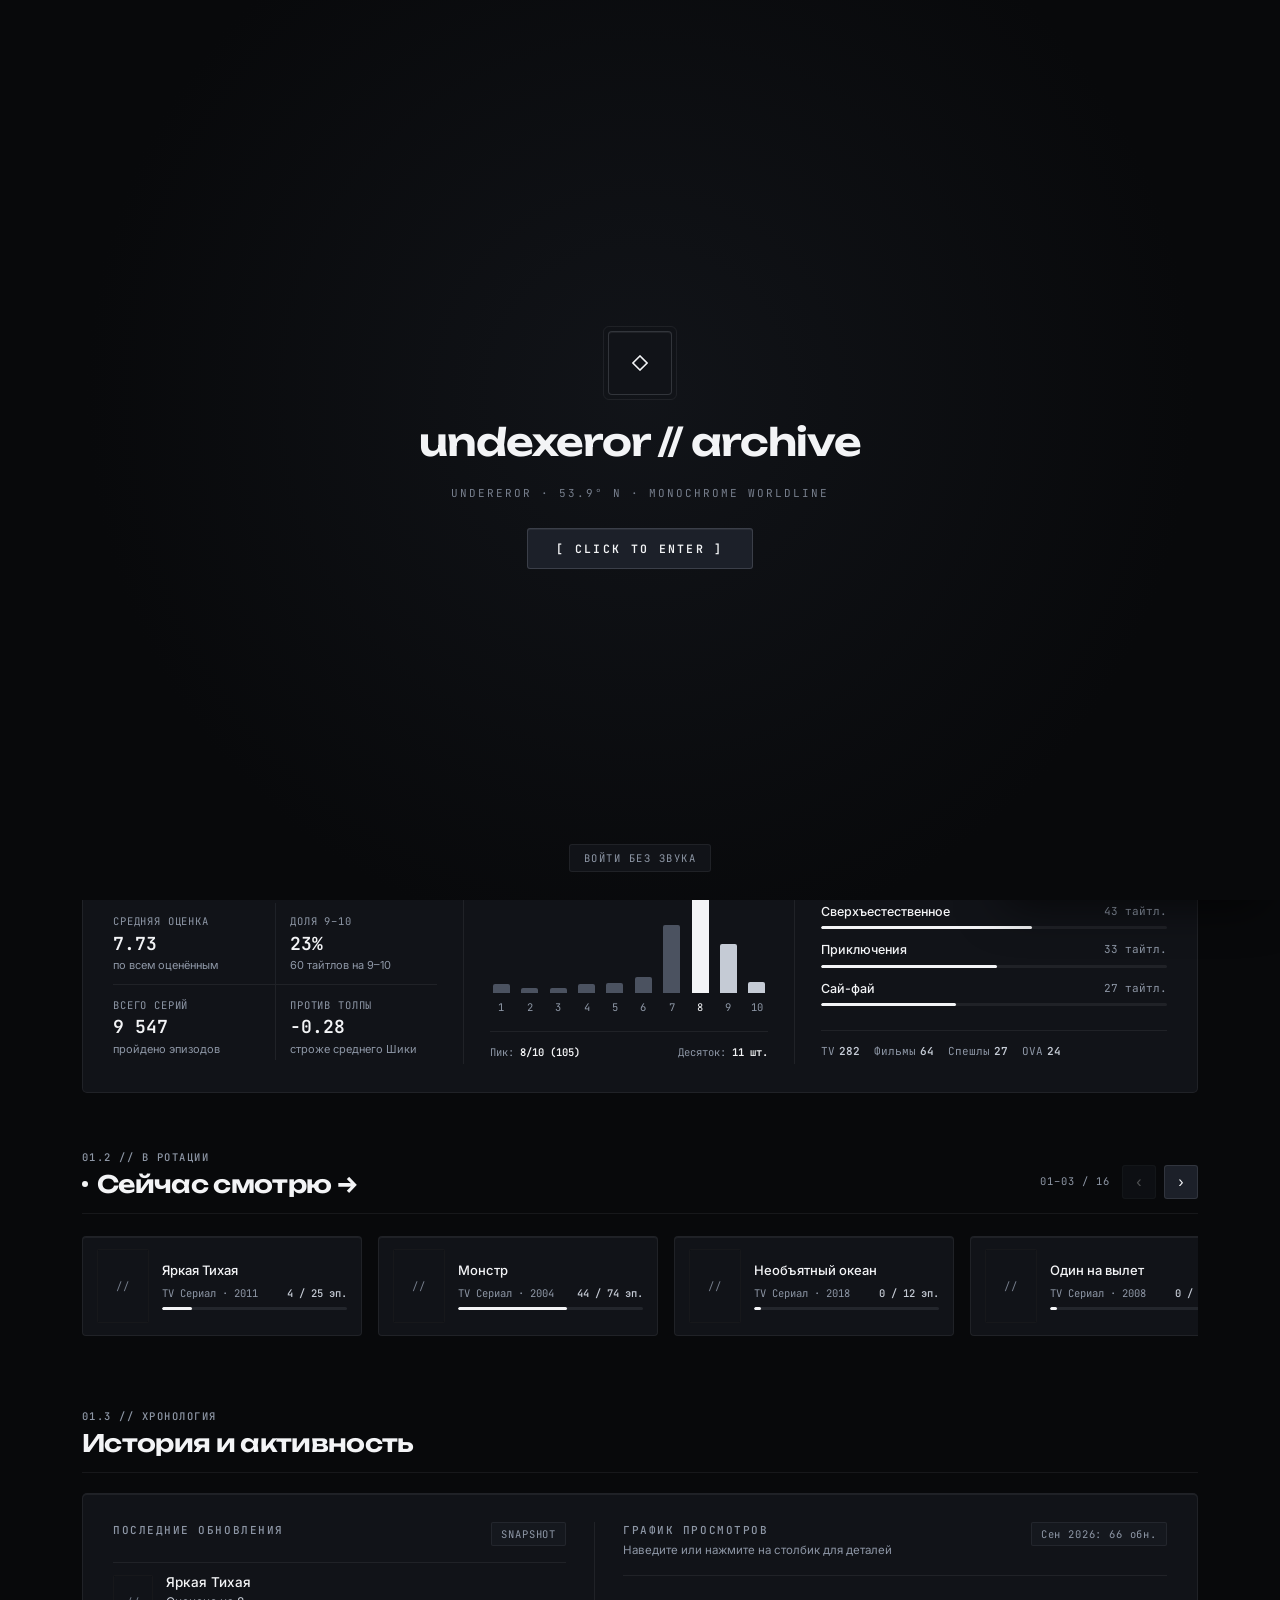
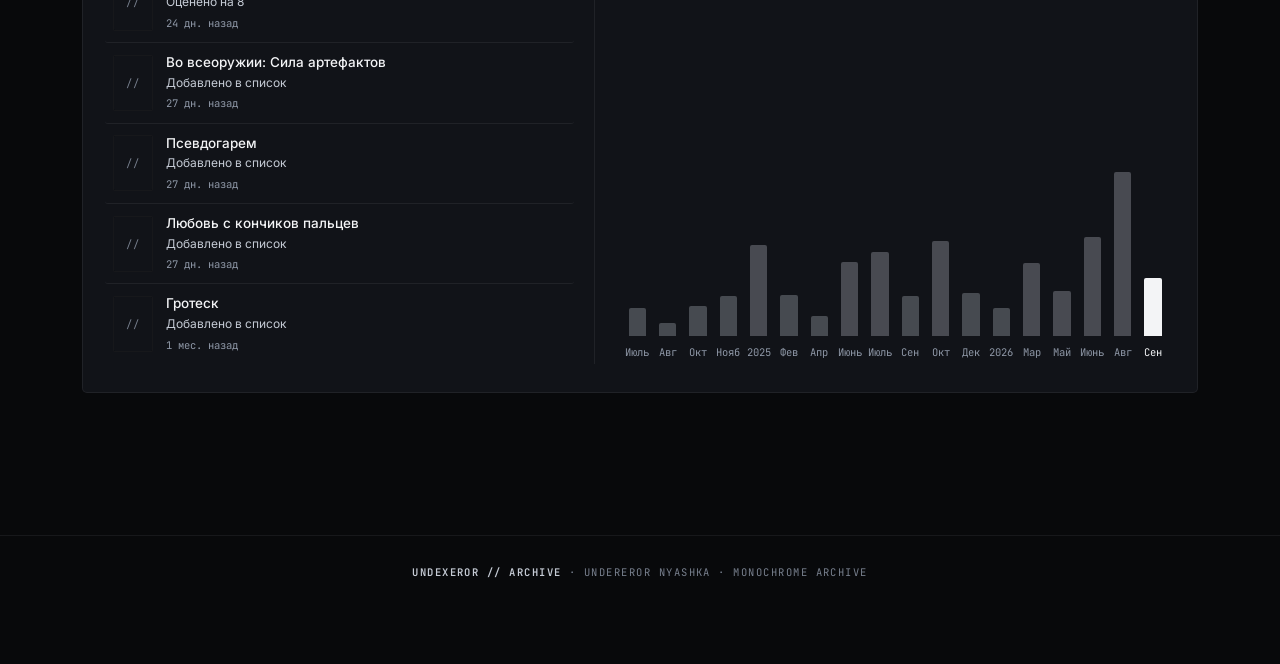
==== commit fba4f4e0: "feat(ui): Obsidian Noir Sprint 2 redesign (03 ARENA, 04 SIGNAL & global polish)" ====
--- a/index.html
+++ b/index.html
@@ -557,40 +557,58 @@
             <span class="sector-feed-line"></span>
           </div>
 
-      <!-- INTERACTIVE MODULES QUICK LAUNCHPAD -->
+          <!-- EDITORIAL MASTHEAD FOR 03 // ARENA -->
+          <header class="sector-masthead arena-masthead">
+            <div class="sector-masthead-left">
+              <span class="sector-masthead-index">03 // ARENA</span>
+              <h2 class="sector-masthead-title">Интерактивная сцена и вердикты</h2>
+            </div>
+            <span class="panel-badge">3 MODES · SHIKIMORI LIVE</span>
+          </header>
+
+      <!-- FEATURED EXPERIENCE STAGE + 2-COLUMN ARCHITECTURAL STRIP -->
       <section id="arena-deck">
         <div class="glass-card arena-launchpad">
-          <div class="arena-launch-head">
-            <div class="arena-launch-title-wrap">
-              <span class="dna-pulse-icon" aria-hidden="true"></span>
-              <span class="card-kicker" style="color: rgb(235, 235, 235); letter-spacing: 2.2px;">Arena // Tactical Modules</span>
-            </div>
-            <span class="panel-badge">3 INTERACTIVE MODES</span>
-          </div>
-          <div class="arena-launch-grid">
-            <button type="button" class="arena-launch-tile" id="arena-launch-pack" title="Вскрыть фольгированный бустер-пак ARCHIVE PACK (Top 16 и все 9–10)">
-              <span class="arena-tile-icon" aria-hidden="true">01</span>
-              <span class="arena-tile-body">
-                <span class="arena-tile-title">Бустер-пак ARCHIVE PACK</span>
-                <span class="arena-tile-sub">Случайный тайтл 9–10 или Top 16</span>
+          <div class="arena-featured">
+            <div class="arena-featured-top">
+              <span class="card-kicker">03.1 // FEATURED EXPERIENCE</span>
+              <span class="arena-featured-pool">ПУЛ ВЫДАЧИ: <strong data-pack-pool-count>16</strong> ТАЙТЛОВ · VOL.01</span>
+            </div>
+
+            <div class="arena-featured-body">
+              <div class="arena-featured-copy">
+                <span class="arena-featured-spec">MYTHIC · SSR · SR · LIMITED</span>
+                <h3 class="arena-featured-title">ARCHIVE PACK</h3>
+                <p class="arena-featured-desc">Фольгированный бустер-пак личного архива: вскрой запечатанный конверт и вытяни коллекционную 3D-голокарту из Top 16 и всех тайтлов с оценкой 9–10.</p>
+              </div>
+
+              <div class="arena-featured-aside">
+                <div class="arena-featured-stat">
+                  <span class="arena-featured-stat-val" data-pack-pool-count>16</span>
+                  <span class="arena-featured-stat-lbl">карт в пуле</span>
+                </div>
+                <button type="button" class="arena-featured-cta" id="arena-launch-pack" title="Вскрыть фольгированный бустер-пак ARCHIVE PACK (Top 16 и все 9–10)">Вскрыть ARCHIVE PACK →</button>
+              </div>
+            </div>
+          </div>
+
+          <div class="arena-secondary-strip">
+            <button type="button" class="arena-strip-cell" id="arena-launch-tournament" title="Запустить мини-турнир 1v1 по Peak Fiction / Waifu / Literally Me">
+              <span class="arena-strip-top">
+                <span class="arena-strip-index">01 // 1V1 ARENA</span>
+                <span class="arena-strip-tag">DUEL · 8 / 16</span>
               </span>
-              <span class="arena-tile-badge" data-pack-pool-count>16</span>
+              <span class="arena-strip-title">Турнир 1v1 на выбывание</span>
+              <span class="arena-strip-sub">Peak Fiction · Waifu · Literally Me</span>
             </button>
-            <button type="button" class="arena-launch-tile" id="arena-launch-tournament" title="Запустить мини-турнир 1v1 по Peak Fiction / Waifu / Literally Me">
-              <span class="arena-tile-icon" aria-hidden="true">02</span>
-              <span class="arena-tile-body">
-                <span class="arena-tile-title">Турнир 1v1</span>
-                <span class="arena-tile-sub">Peak Fiction · Waifu · Literally Me</span>
+
+            <button type="button" class="arena-strip-cell" id="arena-launch-galaxy" title="Открыть 3D-Галактику всех 415+ тайтлов (WebGL / Three.js)">
+              <span class="arena-strip-top">
+                <span class="arena-strip-index">02 // 3D-ГАЛАКТИКА</span>
+                <span class="arena-strip-tag">WEBGL · 415+</span>
               </span>
-              <span class="arena-tile-badge">DUEL</span>
-            </button>
-            <button type="button" class="arena-launch-tile is-cosmos" id="arena-launch-galaxy" title="Открыть 3D-Галактику всех 415+ тайтлов (WebGL / Three.js)">
-              <span class="arena-tile-icon" aria-hidden="true">03</span>
-              <span class="arena-tile-body">
-                <span class="arena-tile-title">3D-Галактика архива</span>
-                <span class="arena-tile-sub">WebGL-космос всех тайтлов</span>
-              </span>
-              <span class="arena-tile-badge">3D</span>
+              <span class="arena-strip-title">3D-Галактика архива</span>
+              <span class="arena-strip-sub">Космос всех тайтлов · созвездия · Машина времени</span>
             </button>
           </div>
         </div>
@@ -611,8 +629,7 @@
           <div class="station-pane" id="station-pane-base">
             <div class="base-head-left">
               <div class="base-title-row">
-                <span class="dna-pulse-icon" aria-hidden="true"></span>
-                <span class="card-kicker" style="color: rgb(235, 235, 235); letter-spacing: 2.4px;">Проверка на базу // Taste Match</span>
+                <span class="card-kicker">03.2 // TASTE MATCH · ПРОВЕРКА НА БАЗУ</span>
               </div>
               <h2 class="base-heading">Насколько наши вкусы совпадают?</h2>
               <p class="base-subtitle">Вбей свой ник или ссылку на профиль Shikimori — сравню твой список со всеми моими тайтлами и выдам вердикт.</p>
@@ -706,8 +723,7 @@
           <div class="station-pane is-hidden" id="station-pane-coop">
             <div class="base-head-left">
               <div class="base-title-row">
-                <span class="dna-pulse-icon" aria-hidden="true"></span>
-                <span class="card-kicker" style="color: rgb(235, 235, 235); letter-spacing: 2.4px;">Co-op Matchmaker // Что посмотреть вдвоём?</span>
+                <span class="card-kicker">03.2 // CO-OP MATCHMAKER · ВЕЧЕРНИЙ СЕАНС</span>
               </div>
               <h2 class="base-heading">Кооп-подборщик тайтла на вечер</h2>
               <p class="base-subtitle">Скрещу два списка с Shikimori: найду общие планы, фильмы и короткие сериалы, которые никто из вас не видел — плюс быстрый Кооп-Свайп (Tinder) и билет на просмотр.</p>
@@ -793,8 +809,7 @@
           <div class="ht-head">
             <div class="ht-head-left">
               <div class="ht-title-row">
-                <span class="dna-pulse-icon" aria-hidden="true"></span>
-                <span class="card-kicker" style="color: rgb(235, 235, 235); letter-spacing: 2.4px;">Hot Takes // Против толпы</span>
+                <span class="card-kicker">03.3 // HOT TAKES · ПРОТИВ ТОЛПЫ</span>
               </div>
               <h2 class="ht-heading">Главные несогласия с рейтингом Шикимори</h2>
               <p class="ht-subtitle">Автоматическая выборка по всем моим оценкам: где я пошёл против комьюнити сильнее всего — недооценённые гемы и переоценённые хиты.</p>
@@ -845,21 +860,46 @@
             <span class="sector-feed-line"></span>
           </div>
 
-      <!-- DIRECT CHANNELS & QUICK LINKS -->
+          <!-- EDITORIAL MASTHEAD FOR 04 // SIGNAL -->
+          <header class="sector-masthead signal-masthead">
+            <div class="sector-masthead-left">
+              <span class="sector-masthead-index">04 // SIGNAL</span>
+              <h2 class="sector-masthead-title">Комната прослушивания и гостевая</h2>
+            </div>
+            <span class="panel-badge">53.9° N · LISTENING ROOM</span>
+          </header>
+
+      <!-- VINYL // AUDIO SHELF (12 LP · ITUNES PREVIEW — LISTENING ROOM CENTERPIECE) -->
+      <section id="vinyl">
+        <div class="glass-card vinyl-shelf-card">
+          <div class="vinyl-head">
+            <div class="vinyl-head-left">
+              <div class="vinyl-title-row">
+                <span class="card-kicker vinyl-kicker">04.1 // VINYL · AUDIO</span>
+              </div>
+              <h2 class="vinyl-heading">Виниловая полка</h2>
+              <div class="vinyl-now-playing" id="vinyl-now-playing" aria-live="polite">Архивная полка · 33 RPM</div>
+            </div>
+            <div class="vinyl-head-badges">
+              <span class="panel-badge" id="vinyl-count-badge">12 LP</span>
+              <span class="panel-badge vinyl-status-badge" id="vinyl-status-badge">STANDBY</span>
+            </div>
+          </div>
+
+          <div class="vinyl-grid" id="vinyl-grid" role="list" aria-label="Виниловая полка из 12 пластинок"></div>
+        </div>
+      </section>
+
+      <!-- COMPACT EDITORIAL CHANNELS STRIP -->
       <section id="signal-hub">
         <div class="glass-card signal-card">
           <div class="signal-head">
-            <div class="signal-head-left">
-              <div class="ht-title-row">
-                <span class="dna-pulse-icon" aria-hidden="true"></span>
-                <span class="card-kicker" style="color: rgb(235, 235, 235); letter-spacing: 2.2px;">Signal // Direct Channels</span>
-              </div>
-            </div>
-            <span class="panel-badge">53.9° N · MONOCHROME</span>
+            <span class="card-kicker">04.2 // SIGNAL · DIRECT CHANNELS</span>
+            <span class="signal-head-meta">SHIKIMORI · TIKTOK · DISCORD · GITHUB · SPOTIFY</span>
           </div>
           <div class="signal-links-grid">
             <a class="signal-tile" id="signal-shiki-link" href="https://shikimori.one/undereror+nyashka" target="_blank" rel="noopener noreferrer">
-              <span class="signal-tile-glyph" aria-hidden="true">01</span>
+              <span class="signal-tile-index" aria-hidden="true">01</span>
               <span class="signal-tile-body">
                 <span class="signal-tile-name">Shikimori</span>
                 <span class="signal-tile-sub">undereror nyashka</span>
@@ -867,7 +907,7 @@
               <span class="signal-tile-arrow" aria-hidden="true">↗</span>
             </a>
             <a class="signal-tile" id="signal-tiktok-link" href="https://www.tiktok.com/@undexeror" target="_blank" rel="noopener noreferrer">
-              <span class="signal-tile-glyph" aria-hidden="true">02</span>
+              <span class="signal-tile-index" aria-hidden="true">02</span>
               <span class="signal-tile-body">
                 <span class="signal-tile-name">TikTok</span>
                 <span class="signal-tile-sub">@undexeror</span>
@@ -875,8 +915,9 @@
               <span class="signal-tile-arrow" aria-hidden="true">↗</span>
             </a>
             <a class="signal-tile" id="signal-discord-link" href="https://discord.com/users/372112023087087617" target="_blank" rel="noopener noreferrer">
-              <span class="signal-tile-glyph" aria-hidden="true">
+              <span class="signal-tile-index" aria-hidden="true">
                 <span class="signal-discord-dot offline" id="signal-discord-dot"></span>
+                <span>03</span>
               </span>
               <span class="signal-tile-body">
                 <span class="signal-tile-name">Discord</span>
@@ -884,37 +925,23 @@
               </span>
               <span class="signal-tile-arrow" aria-hidden="true">↗</span>
             </a>
+            <a class="signal-tile" id="signal-github-link" href="https://github.com/undexerorrr" target="_blank" rel="noopener noreferrer">
+              <span class="signal-tile-index" aria-hidden="true">04</span>
+              <span class="signal-tile-body">
+                <span class="signal-tile-name">GitHub</span>
+                <span class="signal-tile-sub">@undexerorrr</span>
+              </span>
+              <span class="signal-tile-arrow" aria-hidden="true">↗</span>
+            </a>
             <button type="button" class="signal-tile is-spotify" id="signal-spotify-btn" title="Открыть панель плейлистов Spotify">
-              <span class="signal-tile-glyph" aria-hidden="true">04</span>
+              <span class="signal-tile-index" aria-hidden="true">05</span>
               <span class="signal-tile-body">
-                <span class="signal-tile-name">Spotify</span>
+                <span class="signal-tile-name">Spotify Playlists</span>
                 <span class="signal-tile-sub">Открыть плейлисты</span>
               </span>
               <span class="signal-tile-arrow" aria-hidden="true">→</span>
             </button>
           </div>
-        </div>
-      </section>
-
-      <!-- VINYL // AUDIO SHELF (12 LP · ITUNES PREVIEW) -->
-      <section id="vinyl">
-        <div class="glass-card vinyl-shelf-card">
-          <div class="vinyl-head">
-            <div class="vinyl-head-left">
-              <div class="vinyl-title-row">
-                <span class="dna-pulse-icon" aria-hidden="true"></span>
-                <span class="card-kicker vinyl-kicker">VINYL // AUDIO</span>
-              </div>
-              <h2 class="vinyl-heading">Виниловая полка</h2>
-              <div class="vinyl-now-playing" id="vinyl-now-playing" aria-live="polite">Архивная полка · 33 RPM</div>
-            </div>
-            <div class="vinyl-head-badges">
-              <span class="panel-badge" id="vinyl-count-badge">12 LP</span>
-              <span class="panel-badge vinyl-status-badge" id="vinyl-status-badge">STANDBY</span>
-            </div>
-          </div>
-
-          <div class="vinyl-grid" id="vinyl-grid" role="list" aria-label="Виниловая полка из 12 пластинок"></div>
         </div>
       </section>
 
@@ -924,8 +951,7 @@
           <div class="gb-head">
             <div class="gb-head-left">
               <div class="ht-title-row">
-                <span class="dna-pulse-icon" aria-hidden="true"></span>
-                <span class="card-kicker gb-kicker">Guestbook // GitHub Discussions</span>
+                <span class="card-kicker gb-kicker">04.3 // GUESTBOOK · GITHUB DISCUSSIONS</span>
               </div>
               <h2 class="ht-heading">Оставь след</h2>
               <p class="ht-subtitle">Гостевая стена архива — напиши пару слов, посоветуй тайтл или поспорь с моим топом. Вход через GitHub.</p>
--- a/assets/css/tokens.css
+++ b/assets/css/tokens.css
@@ -150,15 +150,16 @@
   height: 100%;
   object-fit: cover;
   object-position: center 22%;
-  opacity: 0.32;
-  filter: grayscale(0.42) contrast(1.04);
+  opacity: 0.20;
+  filter: grayscale(0.52) contrast(1.02) brightness(0.88);
 }
 
 .bg-vignette {
   position: absolute;
   inset: 0;
-  background: radial-gradient(ellipse at center, rgba(8, 9, 11, 0.44) 16%, rgba(8, 9, 11, 0.94) 100%),
-    linear-gradient(180deg, rgba(8, 9, 11, 0.72) 0%, rgba(8, 9, 11, 0.80) 52%, rgba(8, 9, 11, 0.96) 100%);
+  background:
+    radial-gradient(ellipse 78% 66% at 50% 24%, rgba(8, 9, 11, 0.56) 0%, rgba(8, 9, 11, 0.88) 68%, rgba(8, 9, 11, 0.98) 100%),
+    linear-gradient(180deg, rgba(8, 9, 11, 0.80) 0%, rgba(8, 9, 11, 0.86) 48%, rgba(8, 9, 11, 0.97) 100%);
 }
 
 #atmosphere-canvas {
--- a/assets/css/layout.css
+++ b/assets/css/layout.css
@@ -74,10 +74,10 @@
   border-radius: var(--radius-sm);
   background: var(--surface-1);
   border: 1px solid var(--border-subtle);
-  color: var(--text-steel);
-  font-family: var(--font-mono);
-  font-size: 9.5px;
-  letter-spacing: 0.8px;
+  color: var(--text-label);
+  font-family: var(--font-mono);
+  font-size: 10.5px;
+  letter-spacing: 0.7px;
   text-transform: uppercase;
   white-space: nowrap;
   flex-shrink: 0;
@@ -197,7 +197,7 @@
   width: 100%;
   max-width: var(--container-max);
   margin: 0 auto;
-  padding: 28px 22px 124px;
+  padding: 28px 22px 142px;
   display: flex;
   flex-direction: column;
   gap: 22px;
@@ -232,7 +232,7 @@
   font-weight: 500;
   letter-spacing: 0.14em;
   text-transform: uppercase;
-  color: var(--text-steel);
+  color: var(--text-label);
 }
 
 .section-title {
@@ -261,7 +261,7 @@
 }
 
 /* =========================================
-   SECTOR EDITORIAL MASTHEAD (01 // DOSSIER & 02 // VAULT)
+   SECTOR EDITORIAL MASTHEAD (ALL 4 ARCHIVE OS SECTORS)
    ========================================= */
 
 .sector-masthead {
@@ -289,7 +289,7 @@
   font-weight: 500;
   letter-spacing: 0.14em;
   text-transform: uppercase;
-  color: var(--text-steel);
+  color: var(--text-label);
 }
 
 .sector-masthead-title {
@@ -325,7 +325,7 @@
   right: 18px;
   bottom: 18px;
   width: auto;
-  max-width: 284px;
+  max-width: 300px;
   padding: 7px 10px;
   border-radius: var(--radius-md);
 }
@@ -340,7 +340,14 @@
 }
 
 .music-dock.is-minimized .dock-meta {
-  max-width: 118px;
+  max-width: 146px;
+}
+
+@media (min-width: 861px) {
+  .music-dock.is-minimized #dock-list-btn,
+  .music-dock.is-minimized #dock-spotify-btn {
+    display: none;
+  }
 }
 
 .music-dock.is-minimized .dock-expandable,
@@ -394,8 +401,8 @@
 
 .dock-artist {
   font-family: var(--font-mono);
-  font-size: 10px;
-  color: var(--text-steel);
+  font-size: 10.5px;
+  color: var(--text-label);
   white-space: nowrap;
   overflow: hidden;
   text-overflow: ellipsis;
@@ -450,9 +457,9 @@
 
 .dock-time {
   font-family: var(--font-mono);
-  font-size: 9.5px;
-  color: var(--text-steel);
-  min-width: 30px;
+  font-size: 10.5px;
+  color: var(--text-label);
+  min-width: 32px;
 }
 
 .dock-time.end {
@@ -505,8 +512,8 @@
 
 .dock-status-note {
   font-family: var(--font-mono);
-  font-size: 9.5px;
-  color: var(--text-steel);
+  font-size: 10.5px;
+  color: var(--text-label);
   white-space: nowrap;
   overflow: hidden;
   text-overflow: ellipsis;
@@ -525,7 +532,7 @@
 
 .dock-vol-wrap span {
   font-size: 11px;
-  color: var(--text-steel);
+  color: var(--text-label);
 }
 
 .dock-playlist {
@@ -571,9 +578,9 @@
 
 .track-num {
   font-family: var(--font-mono);
-  font-size: 10px;
-  color: var(--text-steel);
-  width: 18px;
+  font-size: 10.5px;
+  color: var(--text-label);
+  width: 20px;
   flex-shrink: 0;
 }
 
@@ -583,7 +590,7 @@
 }
 
 .track-row-title {
-  font-size: 11.5px;
+  font-size: 12px;
   font-weight: 600;
   white-space: nowrap;
   overflow: hidden;
@@ -592,8 +599,8 @@
 
 .track-row-artist {
   font-family: var(--font-mono);
-  font-size: 9.5px;
-  color: var(--text-steel);
+  font-size: 10.5px;
+  color: var(--text-label);
   white-space: nowrap;
   overflow: hidden;
   text-overflow: ellipsis;
@@ -732,9 +739,9 @@
   border-radius: var(--radius-sm);
   border: 1px solid var(--border-subtle);
   background: var(--surface-1);
-  color: var(--text-steel);
-  font-family: var(--font-mono);
-  font-size: 10px;
+  color: var(--text-label);
+  font-family: var(--font-mono);
+  font-size: 10.5px;
   letter-spacing: 0.14em;
   text-transform: uppercase;
   cursor: pointer;
@@ -813,7 +820,7 @@
 }
 
 .weather-hud-coord {
-  color: var(--text-steel);
+  color: var(--text-label);
 }
 
 .weather-hud-sep {
@@ -835,9 +842,9 @@
   border-left: 1px solid var(--border-subtle);
   border-radius: 0 var(--radius-sm) var(--radius-sm) 0;
   background: transparent;
-  color: var(--text-steel);
-  font-family: var(--font-mono);
-  font-size: 10px;
+  color: var(--text-label);
+  font-family: var(--font-mono);
+  font-size: 10.5px;
   cursor: pointer;
   flex-shrink: 0;
   transition: color 0.2s ease, background 0.2s ease;
@@ -876,8 +883,8 @@
   justify-content: space-between;
   gap: 8px;
   font-family: var(--font-mono);
-  font-size: 10px;
-  letter-spacing: 0.1em;
+  font-size: 10.5px;
+  letter-spacing: 0.08em;
   text-transform: uppercase;
   color: var(--text-label);
 }
@@ -913,7 +920,7 @@
   background: var(--surface-2);
   color: var(--text-silver);
   font-family: var(--font-mono);
-  font-size: 10px;
+  font-size: 10.5px;
   letter-spacing: 0.04em;
   cursor: pointer;
   text-align: center;
@@ -929,12 +936,14 @@
 /* Subtle night / fog mood shift */
 
 body.weather-night .bg-vignette {
-  background: radial-gradient(ellipse at center, rgba(8, 9, 11, 0.48) 16%, rgba(8, 9, 11, 0.96) 100%),
-    linear-gradient(180deg, rgba(8, 9, 11, 0.76) 0%, rgba(8, 9, 11, 0.84) 52%, rgba(8, 9, 11, 0.97) 100%);
+  background:
+    radial-gradient(ellipse 78% 66% at 50% 24%, rgba(8, 9, 11, 0.60) 0%, rgba(8, 9, 11, 0.90) 68%, rgba(8, 9, 11, 0.99) 100%),
+    linear-gradient(180deg, rgba(8, 9, 11, 0.83) 0%, rgba(8, 9, 11, 0.89) 48%, rgba(8, 9, 11, 0.98) 100%);
 }
 
 body.weather-fog .bg-photo {
-  filter: blur(1.4px) grayscale(0.42) saturate(0.68);
+  opacity: 0.17;
+  filter: blur(1.4px) grayscale(0.56) saturate(0.65) brightness(0.86);
 }
 
 /* =========================================
@@ -976,11 +985,11 @@
   border-radius: var(--radius-xs);
   border: 1px solid transparent;
   background: transparent;
-  color: var(--text-steel);
-  font-family: var(--font-mono);
-  font-size: 9.5px;
+  color: var(--text-label);
+  font-family: var(--font-mono);
+  font-size: 10.5px;
   font-weight: 500;
-  letter-spacing: 0.65px;
+  letter-spacing: 0.55px;
   text-transform: uppercase;
   white-space: nowrap;
   flex-shrink: 0;
@@ -993,9 +1002,9 @@
 }
 
 .os-tab-num {
-  font-size: 9px;
-  color: var(--text-dim);
-  letter-spacing: 0.5px;
+  font-size: 10.5px;
+  color: var(--text-label);
+  letter-spacing: 0.4px;
   transition: color 0.2s ease;
 }
 
@@ -1031,11 +1040,11 @@
   border-radius: var(--radius-xs);
   border: 1px solid transparent;
   background: transparent;
-  color: var(--text-steel);
-  font-family: var(--font-mono);
-  font-size: 9px;
+  color: var(--text-label);
+  font-family: var(--font-mono);
+  font-size: 10.5px;
   font-weight: 600;
-  letter-spacing: 0.6px;
+  letter-spacing: 0.5px;
   text-transform: uppercase;
   white-space: nowrap;
   flex-shrink: 0;
@@ -1059,17 +1068,16 @@
   border-bottom: 1px solid var(--border-subtle);
   box-shadow: none;
   font-family: var(--font-mono);
-  font-size: 10px;
+  font-size: 10.5px;
   letter-spacing: 0.1em;
   text-transform: uppercase;
-  color: var(--text-steel);
-  min-width: 0;
-}
-
-/* On desktop OS mode, Sectors 01 & 02 render their own editorial masthead */
+  color: var(--text-label);
+  min-width: 0;
+}
+
+/* On desktop OS mode, all 4 sectors render their own editorial masthead */
 @media (min-width: 861px) {
-  main[data-nav-mode="os"]:has(#sector-stage[data-active-sector="dossier"]) .sector-telemetry,
-  main[data-nav-mode="os"]:has(#sector-stage[data-active-sector="vault"]) .sector-telemetry {
+  main[data-nav-mode="os"] .sector-telemetry {
     display: none;
   }
 }
@@ -1109,7 +1117,7 @@
 }
 
 .sector-tel-desc {
-  color: var(--text-steel);
+  color: var(--text-label);
   letter-spacing: 0.08em;
   white-space: nowrap;
   overflow: hidden;
@@ -1125,8 +1133,8 @@
 }
 
 .sector-tel-kbd {
-  color: var(--text-dim);
-  font-size: 9.5px;
+  color: var(--text-steel);
+  font-size: 10.5px;
   letter-spacing: 0.08em;
   white-space: nowrap;
 }
@@ -1141,7 +1149,7 @@
   border: 1px solid var(--border-default);
   color: var(--text-ivory);
   font-family: var(--font-mono);
-  font-size: 9.5px;
+  font-size: 10.5px;
   font-weight: 500;
   letter-spacing: 0.08em;
   text-transform: uppercase;
@@ -1201,7 +1209,9 @@
 
 /* Hide redundant feed divider above sectors that already render an editorial masthead */
 main[data-nav-mode="all"] #sector-dossier > .sector-feed-divider,
-main[data-nav-mode="all"] #sector-vault > .sector-feed-divider {
+main[data-nav-mode="all"] #sector-vault > .sector-feed-divider,
+main[data-nav-mode="all"] #sector-arena > .sector-feed-divider,
+main[data-nav-mode="all"] #sector-signal > .sector-feed-divider {
   display: none;
 }
 
--- a/assets/css/sections.css
+++ b/assets/css/sections.css
@@ -199,7 +199,7 @@
 .stat-hero-sub {
   font-family: var(--font-sans);
   font-size: 12.5px;
-  color: var(--text-steel);
+  color: var(--text-label);
 }
 
 .progress-track {
@@ -388,7 +388,7 @@
 
 .activity-sub-hint {
   font-size: 11.5px;
-  color: var(--text-steel);
+  color: var(--text-label);
   margin-top: 3px;
 }
 
@@ -406,9 +406,9 @@
   background: var(--surface-2);
   border: 1px solid var(--border-subtle);
   font-family: var(--font-mono);
-  font-size: 10px;
+  font-size: 10.5px;
   letter-spacing: 0.08em;
-  color: var(--text-steel);
+  color: var(--text-label);
   white-space: nowrap;
 }
 
@@ -598,7 +598,7 @@
   font-family: var(--font-mono);
   font-size: 10.5px;
   letter-spacing: 0.1em;
-  color: var(--text-steel);
+  color: var(--text-label);
   margin: 0 4px;
 }
 
@@ -873,9 +873,9 @@
   border-radius: var(--radius-xs);
   border: 1px solid transparent;
   background: transparent;
-  color: var(--text-steel);
-  font-family: var(--font-mono);
-  font-size: 10px;
+  color: var(--text-label);
+  font-family: var(--font-mono);
+  font-size: 10.5px;
   font-weight: 500;
   letter-spacing: 0.06em;
   text-transform: uppercase;
@@ -959,27 +959,66 @@
   transform: scale(1.035);
 }
 
+/* === Static Obsidian Poster Skeleton (Zero Shimmer / Zero Mass Animation) === */
+
+.poster-box:not(:has(img.loaded)):not(:has(img.is-error)),
+.waifu-card:not(:has(img.loaded)):not(:has(img.is-error)),
+.watching-poster:not(:has(img.loaded)):not(:has(img.is-error)),
+.history-thumb:not(:has(img.loaded)):not(:has(img.is-error)),
+.base-row-thumb:not(:has(img.loaded)):not(:has(img.is-error)),
+.ht-thumb:not(:has(img.loaded)):not(:has(img.is-error)),
+.coop-thumb:not(:has(img.loaded)):not(:has(img.is-error)) {
+  background:
+    linear-gradient(155deg, var(--surface-2) 0%, var(--surface-1) 52%, var(--bg-base) 100%);
+}
+
+.poster-box:not(:has(img.loaded)):not(:has(img.is-error))::before,
+.waifu-card:not(:has(img.loaded)):not(:has(img.is-error))::before,
+.watching-poster:not(:has(img.loaded)):not(:has(img.is-error))::before,
+.history-thumb:not(:has(img.loaded)):not(:has(img.is-error))::before,
+.base-row-thumb:not(:has(img.loaded)):not(:has(img.is-error))::before,
+.ht-thumb:not(:has(img.loaded)):not(:has(img.is-error))::before,
+.coop-thumb:not(:has(img.loaded)):not(:has(img.is-error))::before {
+  content: "";
+  position: absolute;
+  inset: 4px;
+  z-index: 1;
+  border: 1px solid rgba(197, 203, 213, 0.06);
+  border-radius: 1px;
+  pointer-events: none;
+}
+
+/* Clean Typographic Fallback on Load Error */
+
 .poster-fallback {
   position: absolute;
   inset: 0;
   z-index: 1;
-  display: flex;
+  display: none;
   flex-direction: column;
   align-items: center;
   justify-content: center;
   padding: 12px;
   text-align: center;
   font-family: var(--font-mono);
-  font-size: 10px;
+  font-size: 10.5px;
+  color: var(--text-label);
+  letter-spacing: 0.08em;
+  background: var(--surface-1);
+  pointer-events: none;
+}
+
+.poster-fallback span {
+  font-size: 15px;
   color: var(--text-steel);
-  letter-spacing: 0.08em;
-  pointer-events: none;
-}
-
-.poster-fallback span {
-  font-size: 16px;
-  color: var(--text-dim);
   margin-bottom: 6px;
+}
+
+.poster-box:has(img.is-error) .poster-fallback,
+.waifu-card:has(img.is-error) .poster-fallback,
+.poster-box.is-poster-error .poster-fallback,
+.waifu-card.is-poster-error .poster-fallback {
+  display: flex;
 }
 
 .poster-box img.loaded + .poster-fallback,
@@ -987,6 +1026,25 @@
 .poster-box:has(img.loaded) .poster-fallback,
 .waifu-card:has(img.loaded) .poster-fallback {
   display: none !important;
+}
+
+.watching-poster:has(img.is-error)::after,
+.history-thumb:has(img.is-error)::after,
+.base-row-thumb:has(img.is-error)::after,
+.ht-thumb:has(img.is-error)::after,
+.coop-thumb:has(img.is-error)::after {
+  content: "//";
+  position: absolute;
+  inset: 0;
+  z-index: 1;
+  display: grid;
+  place-items: center;
+  font-family: var(--font-mono);
+  font-size: 10.5px;
+  letter-spacing: 0.08em;
+  color: var(--text-steel);
+  background: var(--surface-1);
+  pointer-events: none;
 }
 
 .score-pill {
@@ -996,11 +1054,11 @@
   z-index: 10;
   padding: 2px 6px;
   border-radius: var(--radius-xs);
-  background: rgba(8, 9, 11, 0.88);
+  background: rgba(8, 9, 11, 0.90);
   border: 1px solid var(--border-default);
   color: var(--text-ivory);
   font-family: var(--font-mono);
-  font-size: 10px;
+  font-size: 10.5px;
   font-weight: 500;
   transition: border-color 0.22s ease, transform 0.22s ease;
 }
@@ -1030,19 +1088,23 @@
   gap: 6px;
   font-family: var(--font-mono);
   font-size: 11px;
-  color: var(--text-steel);
+  color: var(--text-label);
   text-shadow: none;
 }
 
 /* =========================================
-   GUESTBOOK (GITHUB DISCUSSIONS / GISCUS)
+   GUESTBOOK (GITHUB DISCUSSIONS / GISCUS — UNIFIED OBSIDIAN SLAB)
    ========================================= */
 
+#guestbook {
+  margin-bottom: 28px;
+}
+
 .guestbook-card {
-  padding: 22px 24px;
-  display: flex;
-  flex-direction: column;
-  gap: 18px;
+  padding: 28px 30px 36px;
+  display: flex;
+  flex-direction: column;
+  gap: 20px;
 }
 
 .gb-head {
@@ -1051,19 +1113,21 @@
   justify-content: space-between;
   gap: 14px;
   flex-wrap: wrap;
+  padding-bottom: 16px;
+  border-bottom: 1px solid var(--border-subtle);
 }
 
 .gb-head-left {
   display: flex;
   flex-direction: column;
-  gap: 5px;
+  gap: 6px;
   max-width: 700px;
   min-width: 0;
 }
 
 .gb-kicker {
-  color: rgb(237, 237, 237);
-  letter-spacing: 2.4px;
+  color: var(--text-label);
+  letter-spacing: 0.14em;
 }
 
 .gb-head-badges {
@@ -1077,24 +1141,24 @@
   display: inline-flex;
   align-items: center;
   justify-content: center;
-  padding: 4px 11px;
-  border-radius: 3px;
-  background: var(--surface-1);
+  padding: 5px 12px;
+  border-radius: var(--radius-xs);
+  background: var(--surface-3);
   border: 1px solid var(--border-default);
-  color: rgba(var(--light), 0.88);
-  font-family: var(--font-mono);
-  font-size: 10px;
-  letter-spacing: 1px;
+  color: var(--text-ivory);
+  font-family: var(--font-mono);
+  font-size: 10.5px;
+  letter-spacing: 0.08em;
   text-transform: uppercase;
   text-decoration: none;
-  transition: border-color 0.24s ease, color 0.24s ease, box-shadow 0.24s ease, transform 0.2s ease;
+  transition: border-color 0.2s ease, background 0.2s ease, color 0.2s ease;
 }
 
 .gb-ext-link:hover {
-  color: #fff;
+  color: var(--text-ivory);
+  background: var(--surface-2);
   border-color: var(--border-strong);
   box-shadow: none;
-  transform: translateY(-1px);
 }
 
 .gb-stage {
@@ -1103,12 +1167,12 @@
   isolation: isolate;
   contain: paint;
   overflow: hidden;
-  border-radius: var(--radius-lg);
-  background: #0e0e0e;
-  border: 1px solid rgba(255, 255, 255, 0.14);
-  box-shadow: var(--edge-specular);
-  padding: 16px;
-  min-height: 220px;
+  border-radius: 0;
+  background: transparent;
+  border: 0;
+  box-shadow: none;
+  padding: 0;
+  min-height: 180px;
 }
 
 .gb-stage[data-state="loaded"] {
@@ -1128,7 +1192,7 @@
 .gb-skel-bar,
 .gb-skel-line {
   border-radius: var(--radius-xs);
-  background: linear-gradient(90deg, rgba(var(--bright), 0.08) 0%, rgba(var(--bright), 0.16) 50%, rgba(var(--bright), 0.08) 100%);
+  background: rgba(197, 203, 213, 0.10);
   animation: gb-pulse 2s ease-in-out infinite;
 }
 
@@ -1143,7 +1207,7 @@
   gap: 10px;
   padding: 14px;
   border-radius: var(--radius-md);
-  background: rgba(14, 14, 14, 0.76);
+  background: var(--surface-2);
   border: 1px solid var(--border-subtle);
 }
 
@@ -1175,8 +1239,8 @@
   padding-top: 2px;
   font-family: var(--font-mono);
   font-size: 10.5px;
-  letter-spacing: 0.9px;
-  color: rgba(var(--muted), 0.85);
+  letter-spacing: 0.08em;
+  color: var(--text-label);
   text-align: center;
 }
 
@@ -1187,7 +1251,7 @@
 }
 
 .gb-stage[data-state="error"] .gb-skel-note {
-  color: #b7b7b7;
+  color: var(--text-silver);
 }
 
 .gb-mount {
@@ -1290,10 +1354,10 @@
   align-items: center;
   gap: 7px;
   font-family: var(--font-mono);
-  font-size: 10px;
+  font-size: 10.5px;
   letter-spacing: 0.1em;
   text-transform: uppercase;
-  color: var(--text-steel);
+  color: var(--text-label);
 }
 
 .discord-kicker .live-tag {
@@ -1352,9 +1416,9 @@
 
 .spotify-bar-time {
   font-family: var(--font-mono);
-  font-size: 9.5px;
-  color: var(--text-steel);
-  min-width: 28px;
+  font-size: 10.5px;
+  color: var(--text-label);
+  min-width: 30px;
 }
 
 .spotify-bar-time.end {
@@ -1379,7 +1443,7 @@
   background: var(--surface-3);
   color: var(--text-silver);
   font-family: var(--font-mono);
-  font-size: 10px;
+  font-size: 10.5px;
   letter-spacing: 0.08em;
   text-transform: uppercase;
   cursor: pointer;
@@ -1447,7 +1511,7 @@
   background: var(--surface-2);
   color: var(--text-silver);
   font-family: var(--font-mono);
-  font-size: 10px;
+  font-size: 10.5px;
   letter-spacing: 0.06em;
   cursor: pointer;
   transition: all 0.2s ease;
@@ -1466,7 +1530,7 @@
   border-radius: var(--radius-xs);
   background: var(--surface-1);
   border: 1px solid var(--border-subtle);
-  font-size: 9.5px;
+  font-size: 10.5px;
   color: var(--text-silver);
   margin-left: 2px;
 }
@@ -2149,14 +2213,14 @@
 }
 
 /* =========================================
-   TASTE MATCH («ПРОВЕРКА НА БАЗУ»)
+   03 // ARENA — TASTE MATCH («ПРОВЕРКА НА БАЗУ») & CO-OP PICKER
    ========================================= */
 
 .base-check-card {
-  padding: 24px 26px;
-  display: flex;
-  flex-direction: column;
-  gap: 20px;
+  padding: 28px 30px;
+  display: flex;
+  flex-direction: column;
+  gap: 22px;
 }
 
 .base-head {
@@ -2165,12 +2229,14 @@
   justify-content: space-between;
   gap: 14px;
   flex-wrap: wrap;
+  padding-bottom: 16px;
+  border-bottom: 1px solid var(--border-subtle);
 }
 
 .base-head-left {
   display: flex;
   flex-direction: column;
-  gap: 4px;
+  gap: 6px;
 }
 
 .base-title-row {
@@ -2181,15 +2247,17 @@
 }
 
 .base-heading {
-  font-size: clamp(18px, 2.4vw, 22px);
-  font-weight: 700;
-  color: #fff;
-  letter-spacing: 0.3px;
+  font-size: clamp(18px, 2.2vw, 23px);
+  font-weight: 600;
+  color: var(--text-ivory);
+  letter-spacing: -0.025em;
 }
 
 .base-subtitle {
-  font-size: 12.5px;
-  color: rgba(var(--light), 0.68);
+  font-size: 13px;
+  line-height: 1.5;
+  color: var(--text-label);
+  max-width: 68ch;
 }
 
 .base-form {
@@ -2207,35 +2275,37 @@
 
 .base-input-icon {
   position: absolute;
-  left: 15px;
+  left: 14px;
   top: 50%;
   transform: translateY(-50%);
   font-family: var(--font-mono);
-  font-size: 13px;
-  color: rgba(var(--bright), 0.72);
+  font-size: 11px;
+  color: var(--text-steel);
   pointer-events: none;
+  display: inline-flex;
+  align-items: center;
 }
 
 .base-input {
   width: 100%;
-  padding: 12px 16px 12px 38px;
-  border-radius: 3px;
-  border: 1px solid rgba(var(--bright), 0.28);
-  background: rgba(8, 8, 8, 0.92);
-  color: #fff;
+  padding: 11px 16px 11px 38px;
+  border-radius: var(--radius-sm);
+  border: 1px solid var(--border-default);
+  background: var(--bg-base);
+  color: var(--text-ivory);
   font-family: var(--font-sans);
   font-size: 13.5px;
   outline: none;
-  transition: border-color 0.25s ease, box-shadow 0.25s ease, background 0.25s ease;
+  transition: border-color 0.2s ease, background 0.2s ease;
 }
 
 .base-input::placeholder {
-  color: rgba(var(--light), 0.44);
+  color: var(--text-steel);
 }
 
 .base-input:focus {
-  background: rgba(14, 14, 14, 0.90);
-  border-color: rgba(var(--bright), 0.85);
+  background: var(--surface-2);
+  border-color: var(--border-strong);
   box-shadow: none;
 }
 
@@ -2244,31 +2314,30 @@
   align-items: center;
   justify-content: center;
   gap: 8px;
-  padding: 12px 22px;
-  border-radius: 3px;
-  border: 1px solid rgba(var(--bright), 0.68);
-  background: #141414;
-  color: #fff;
+  padding: 11px 22px;
+  border-radius: var(--radius-sm);
+  border: 1px solid var(--border-default);
+  background: var(--surface-3);
+  color: var(--text-ivory);
   font-family: var(--font-mono);
   font-size: 11px;
   font-weight: 600;
-  letter-spacing: 1.6px;
+  letter-spacing: 0.1em;
   text-transform: uppercase;
   cursor: pointer;
   white-space: nowrap;
   box-shadow: none;
-  animation: none;
-  transition: transform 0.2s ease, border-color 0.2s ease, box-shadow 0.2s ease, opacity 0.2s ease;
+  transition: border-color 0.2s ease, background 0.2s ease, color 0.2s ease, opacity 0.2s ease;
 }
 
 .base-submit-btn:hover:not(:disabled) {
-  transform: translateY(-1px) scale(1.02);
-  border-color: #fff;
+  background: var(--surface-2);
+  border-color: var(--border-strong);
   box-shadow: none;
 }
 
 .base-submit-btn:disabled {
-  opacity: 0.55;
+  opacity: 0.50;
   cursor: default;
 }
 
@@ -2277,12 +2346,12 @@
   align-items: center;
   gap: 10px;
   padding: 10px 14px;
-  border-radius: 4px;
-  background: rgba(14, 14, 14, 0.72);
-  border: 1px solid rgba(var(--bright), 0.22);
+  border-radius: var(--radius-sm);
+  background: var(--surface-2);
+  border: 1px solid var(--border-subtle);
   font-family: var(--font-mono);
   font-size: 11px;
-  color: rgba(var(--light), 0.86);
+  color: var(--text-silver);
 }
 
 .base-status-line.is-visible {
@@ -2290,17 +2359,18 @@
 }
 
 .base-status-line.is-error {
-  border-color: rgba(142, 142, 142, 0.48);
-  color: #d5d5d5;
-  background: rgba(20, 20, 20, 0.62);
+  border-style: dashed;
+  border-color: var(--border-strong);
+  color: var(--text-ivory);
+  background: var(--surface-2);
 }
 
 .base-spinner {
   width: 14px;
   height: 14px;
   border-radius: 50%;
-  border: 2px solid rgba(var(--bright), 0.22);
-  border-top-color: #fff;
+  border: 2px solid rgba(197, 203, 213, 0.20);
+  border-top-color: var(--text-ivory);
   animation: orbit-spin 0.8s linear infinite;
   flex-shrink: 0;
 }
@@ -2308,46 +2378,41 @@
 .base-result {
   display: none;
   flex-direction: column;
-  gap: 18px;
-  padding-top: 18px;
-  border-top: 1px solid rgba(var(--bright), 0.16);
-  animation: card-in 0.45s ease backwards;
+  gap: 22px;
+  padding-top: 20px;
+  border-top: 1px solid var(--border-subtle);
+  animation: card-in 0.4s ease backwards;
 }
 
 .base-result.is-visible {
   display: flex;
 }
 
-.base-verdict-hero {
+/* Verdict Hero Band (Hairline Divided — Zero Nested Boxes) */
+
+.base-verdict-hero,
+.base-verdict-hero.tier-high,
+.base-verdict-hero.tier-low {
   display: grid;
   grid-template-columns: auto 1fr auto;
   align-items: center;
-  gap: 18px 22px;
-  padding: 18px 20px;
-  border-radius: 4px;
-  background: linear-gradient(135deg, rgba(var(--bright), 0.12), rgba(8, 8, 8, 0.78));
-  border: 1px solid rgba(var(--bright), 0.30);
-}
-
-.base-verdict-hero.tier-high {
-  border-color: rgba(202, 202, 202, 0.46);
-  background: linear-gradient(135deg, rgba(202, 202, 202, 0.10), rgba(8, 8, 8, 0.82));
-}
-
-.base-verdict-hero.tier-low {
-  border-color: rgba(142, 142, 142, 0.42);
-  background: linear-gradient(135deg, rgba(142, 142, 142, 0.09), rgba(8, 8, 8, 0.82));
+  gap: 18px 24px;
+  padding: 2px 0 22px;
+  border-radius: 0;
+  background: transparent;
+  border: 0;
+  border-bottom: 1px solid var(--border-subtle);
 }
 
 .base-score-ring {
   position: relative;
-  width: 102px;
-  height: 102px;
+  width: 96px;
+  height: 96px;
   border-radius: 50%;
   display: grid;
   place-items: center;
-  background: conic-gradient(var(--match-color, #e7e7e7) calc(var(--match-pct, 0) * 1%), rgba(255, 255, 255, 0.09) 0);
-  padding: 5px;
+  background: conic-gradient(var(--match-color, #F3F4F6) calc(var(--match-pct, 0) * 1%), rgba(197, 203, 213, 0.10) 0);
+  padding: 4px;
   box-shadow: none;
   flex-shrink: 0;
 }
@@ -2356,28 +2421,28 @@
   width: 100%;
   height: 100%;
   border-radius: 50%;
-  background: #0e0e0e;
+  background: var(--surface-1);
   display: flex;
   flex-direction: column;
   align-items: center;
   justify-content: center;
-  border: 1px solid rgba(var(--bright), 0.18);
+  border: 1px solid var(--border-subtle);
 }
 
 .base-pct-num {
   font-weight: 700;
-  color: #fff;
+  color: var(--text-ivory);
   line-height: 1;
   font-family: var(--font-display);
-  font-size: 22px;
+  font-size: 21px;
   letter-spacing: -0.02em;
 }
 
 .base-pct-lbl {
   font-family: var(--font-mono);
-  font-size: 8.5px;
-  letter-spacing: 1.4px;
-  color: rgba(var(--light), 0.56);
+  font-size: 10.5px;
+  letter-spacing: 0.10em;
+  color: var(--text-label);
   text-transform: uppercase;
   margin-top: 3px;
 }
@@ -2401,91 +2466,105 @@
   height: 28px;
   border-radius: 50%;
   object-fit: cover;
-  border: 1px solid rgba(var(--bright), 0.45);
-  background: #0e0e0e;
+  border: 1px solid var(--border-strong);
+  background: var(--surface-2);
   flex-shrink: 0;
 }
 
 .base-matchup-names {
   font-family: var(--font-mono);
   font-size: 11px;
-  letter-spacing: 0.8px;
-  color: rgba(var(--light), 0.80);
+  letter-spacing: 0.06em;
+  color: var(--text-label);
 }
 
 .base-matchup-names strong {
-  color: #fff;
+  color: var(--text-ivory);
 }
 
 .base-rank-title {
   font-weight: 700;
-  color: #fff;
+  color: var(--text-ivory);
   line-height: 1.2;
   text-shadow: none;
   font-family: var(--font-display);
   font-size: clamp(15px, 2vw, 19px);
-  letter-spacing: -0.01em;
+  letter-spacing: -0.02em;
 }
 
 .base-rank-desc {
-  font-size: 12.5px;
-  color: rgba(var(--light), 0.78);
-  line-height: 1.45;
+  font-size: 13px;
+  color: var(--text-silver);
+  line-height: 1.48;
 }
 
 .base-mini-metrics {
   display: grid;
-  grid-template-columns: repeat(3, minmax(74px, 1fr));
-  gap: 8px;
+  grid-template-columns: repeat(3, minmax(76px, 1fr));
+  gap: 0;
   flex-shrink: 0;
+  border-left: 1px solid var(--border-subtle);
 }
 
 .base-metric-box {
-  padding: 10px 10px;
-  border-radius: 3px;
-  background: rgba(8, 8, 8, 0.72);
-  border: 1px solid rgba(var(--bright), 0.16);
+  padding: 6px 16px;
+  border-radius: 0;
+  background: transparent;
+  border: 0;
   text-align: center;
+}
+
+.base-metric-box + .base-metric-box {
+  border-left: 1px solid var(--border-subtle);
 }
 
 .base-metric-box .m-val {
   display: block;
   font-family: var(--font-mono);
-  font-size: 16px;
-  font-weight: 700;
-  color: #fff;
+  font-size: 17px;
+  font-weight: 600;
+  color: var(--text-ivory);
 }
 
 .base-metric-box .m-lbl {
   display: block;
   font-family: var(--font-mono);
-  font-size: 8.5px;
-  letter-spacing: 0.8px;
+  font-size: 10.5px;
+  letter-spacing: 0.08em;
   text-transform: uppercase;
-  color: rgba(var(--light), 0.56);
+  color: var(--text-label);
   margin-top: 3px;
 }
+
+/* 2-Column Hairline Split (Shared 9-10 vs Conflicts) */
 
 .base-details-grid {
   display: grid;
   grid-template-columns: 1.05fr 1fr;
-  gap: 16px;
-}
-
-.base-subpanel {
-  padding: 15px 16px;
-  border-radius: 4px;
-  background: rgba(8, 8, 8, 0.56);
-  border: 1px solid rgba(var(--bright), 0.16);
-  display: flex;
-  flex-direction: column;
-  gap: 11px;
+  gap: 0;
+  align-items: stretch;
+}
+
+.base-subpanel,
+.base-subpanel.is-conflict-panel {
+  padding: 0;
+  border-radius: 0;
+  background: transparent;
+  border: 0;
+  box-shadow: none;
+  display: flex;
+  flex-direction: column;
+  gap: 0;
   min-width: 0;
 }
 
-.base-subpanel.is-conflict-panel {
-  border-color: rgba(142, 142, 142, 0.28);
-  background: linear-gradient(155deg, rgba(20, 20, 20, 0.42), rgba(8, 8, 8, 0.62));
+.base-subpanel:first-child {
+  padding-right: 26px;
+}
+
+.base-subpanel + .base-subpanel {
+  padding-left: 26px;
+  border-left: 1px solid var(--border-subtle);
 }
 
 .base-subpanel-head {
@@ -2493,54 +2572,62 @@
   align-items: center;
   justify-content: space-between;
   gap: 8px;
+  padding-bottom: 12px;
+  border-bottom: 1px solid var(--border-subtle);
 }
 
 .base-list {
   display: flex;
   flex-direction: column;
-  gap: 8px;
+  gap: 0;
 }
 
 .base-anime-row {
   display: flex;
   align-items: center;
-  gap: 10px;
-  padding: 7px 9px;
-  border-radius: 3px;
-  background: rgba(14, 14, 14, 0.62);
-  border: 1px solid rgba(var(--bright), 0.14);
+  gap: 12px;
+  padding: 10px 8px;
+  margin: 0 -8px;
+  border-radius: var(--radius-xs);
+  background: transparent;
+  border: 0;
+  border-bottom: 1px solid var(--border-subtle);
   text-decoration: none;
   color: inherit;
-  transition: transform 0.2s ease, border-color 0.2s ease, background 0.2s ease;
-}
-
-.base-anime-row:hover {
-  transform: translateY(-2px);
-  background: rgba(20, 20, 20, 0.84);
-  border-color: rgba(var(--bright), 0.50);
-}
-
+  transition: background 0.2s ease;
+}
+
+.base-anime-row:last-child {
+  border-bottom: 0;
+}
+
+.base-anime-row:hover,
 .base-subpanel.is-conflict-panel .base-anime-row:hover {
-  border-color: rgba(142, 142, 142, 0.60);
+  transform: none;
+  background: var(--surface-2);
+  border-color: var(--border-subtle);
 }
 
 .base-row-thumb {
-  width: 34px;
-  height: 48px;
-  border-radius: 6px;
+  position: relative;
+  width: 38px;
+  height: 54px;
+  border-radius: var(--radius-xs);
   overflow: hidden;
   flex-shrink: 0;
-  background: rgba(20, 20, 20, 0.9);
-  border: 1px solid rgba(var(--bright), 0.20);
+  background: var(--bg-base);
+  border: 1px solid var(--border-subtle);
 }
 
 .base-row-thumb img {
+  position: relative;
+  z-index: 2;
   width: 100%;
   height: 100%;
   object-fit: cover;
   display: block;
   opacity: 0;
-  transition: opacity 0.35s ease;
+  transition: opacity 0.35s ease, transform 0.3s ease, filter 0.3s ease;
 }
 
 .base-row-thumb img.loaded {
@@ -2553,10 +2640,10 @@
 }
 
 .base-row-title {
-  font-size: 12.5px;
-  font-weight: 600;
-  color: #fff;
-  line-height: 1.25;
+  font-size: 13px;
+  font-weight: 500;
+  color: var(--text-ivory);
+  line-height: 1.3;
   white-space: nowrap;
   overflow: hidden;
   text-overflow: ellipsis;
@@ -2569,34 +2656,34 @@
   margin-top: 4px;
   flex-wrap: wrap;
   font-family: var(--font-mono);
-  font-size: 10px;
+  font-size: 10.5px;
 }
 
 .score-tag {
   padding: 2px 7px;
-  border-radius: 5px;
-  background: rgba(var(--bright), 0.14);
-  border: 1px solid rgba(var(--bright), 0.26);
-  color: #f5f5f5;
+  border-radius: var(--radius-xs);
+  background: var(--surface-2);
+  border: 1px solid var(--border-subtle);
+  color: var(--text-silver);
 }
 
 .score-tag.is-guest {
-  background: rgba(202, 202, 202, 0.12);
-  border-color: rgba(202, 202, 202, 0.34);
-  color: #f0f0f0;
+  background: var(--surface-2);
+  border-color: var(--border-default);
+  color: var(--text-ivory);
 }
 
 .score-tag.is-diff {
-  background: rgba(142, 142, 142, 0.16);
-  border-color: rgba(142, 142, 142, 0.42);
-  color: #d5d5d5;
+  background: transparent;
+  border: 1px dashed var(--border-default);
+  color: var(--text-label);
 }
 
 .base-empty-note {
   font-family: var(--font-mono);
   font-size: 11px;
-  color: rgba(var(--light), 0.56);
-  padding: 14px 6px;
+  color: var(--text-label);
+  padding: 18px 8px;
   text-align: center;
 }
 
@@ -2606,7 +2693,8 @@
   justify-content: space-between;
   gap: 10px;
   flex-wrap: wrap;
-  padding-top: 4px;
+  padding-top: 16px;
+  border-top: 1px solid var(--border-subtle);
 }
 
 .base-actions-group {
@@ -2622,33 +2710,40 @@
   justify-content: center;
   gap: 7px;
   padding: 9px 16px;
-  border-radius: 3px;
-  border: 1px solid rgba(var(--bright), 0.36);
-  background: rgba(14, 14, 14, 0.80);
-  color: #fff;
+  border-radius: var(--radius-sm);
+  border: 1px solid var(--border-default);
+  background: var(--surface-3);
+  color: var(--text-ivory);
   font-family: var(--font-mono);
   font-size: 10.5px;
   font-weight: 600;
-  letter-spacing: 1.2px;
+  letter-spacing: 0.08em;
   text-transform: uppercase;
   cursor: pointer;
-  transition: transform 0.2s ease, border-color 0.2s ease, box-shadow 0.2s ease, background 0.2s ease;
-}
-
-.base-action-btn:hover {
-  transform: translateY(-1px);
-  border-color: #fff;
+  transition: border-color 0.2s ease, background 0.2s ease, color 0.2s ease, opacity 0.2s ease;
+}
+
+.base-action-btn:hover:not(:disabled) {
+  background: var(--surface-2);
+  border-color: var(--border-strong);
   box-shadow: none;
 }
 
+.base-action-btn:disabled {
+  opacity: 0.48;
+  cursor: default;
+}
+
 .base-action-btn.is-primary {
-  border-color: rgba(202, 202, 202, 0.58);
-  background: linear-gradient(to bottom, rgba(202, 202, 202, 0.22), rgba(14, 14, 14, 0.88));
-  color: #f5f5f5;
-}
-
-.base-action-btn.is-primary:hover {
-  border-color: #cacaca;
+  border-color: var(--text-ivory);
+  background: var(--text-ivory);
+  color: var(--bg-base);
+}
+
+.base-action-btn.is-primary:hover:not(:disabled) {
+  border-color: #ffffff;
+  background: #ffffff;
+  color: var(--bg-base);
   box-shadow: none;
 }
 
@@ -2692,18 +2787,18 @@
 
 .base-anime-row:hover .base-row-thumb img,
 .ht-card:hover .ht-thumb img {
-  transform: scale(1.06);
+  transform: scale(1.04);
 }
 
 /* =========================================
-   HOT TAKES SECTION (MAIN DISAGREEMENTS WITH SHIKIMORI)
+   HOT TAKES SECTION (MAIN DISAGREEMENTS WITH SHIKIMORI — HAIRLINE SLAB)
    ========================================= */
 
 .hottakes-card {
-  padding: 24px 26px;
-  display: flex;
-  flex-direction: column;
-  gap: 20px;
+  padding: 28px 30px;
+  display: flex;
+  flex-direction: column;
+  gap: 22px;
 }
 
 .ht-head {
@@ -2712,12 +2807,14 @@
   justify-content: space-between;
   gap: 14px;
   flex-wrap: wrap;
+  padding-bottom: 16px;
+  border-bottom: 1px solid var(--border-subtle);
 }
 
 .ht-head-left {
   display: flex;
   flex-direction: column;
-  gap: 5px;
+  gap: 6px;
   max-width: 700px;
 }
 
@@ -2729,8 +2826,9 @@
 }
 
 .ht-subtitle {
-  font-size: 12.5px;
-  color: rgba(var(--light), 0.68);
+  font-size: 13px;
+  line-height: 1.5;
+  color: var(--text-label);
 }
 
 .ht-head-badges {
@@ -2743,28 +2841,31 @@
 .ht-columns {
   display: grid;
   grid-template-columns: repeat(2, minmax(0, 1fr));
-  gap: 18px;
-}
-
-.ht-panel {
-  padding: 16px 17px;
-  border-radius: 4px;
-  background: rgba(8, 8, 8, 0.56);
-  border: 1px solid rgba(var(--bright), 0.16);
-  display: flex;
-  flex-direction: column;
-  gap: 12px;
+  gap: 0;
+  align-items: stretch;
+}
+
+.ht-panel,
+.ht-panel.is-gems,
+.ht-panel.is-overrated {
+  padding: 0;
+  border-radius: 0;
+  background: transparent;
+  border: 0;
+  box-shadow: none;
+  display: flex;
+  flex-direction: column;
+  gap: 0;
   min-width: 0;
 }
 
-.ht-panel.is-gems {
-  border-color: rgba(202, 202, 202, 0.24);
-  background: linear-gradient(155deg, rgba(27, 27, 27, 0.34), rgba(8, 8, 8, 0.62));
-}
-
-.ht-panel.is-overrated {
-  border-color: rgba(142, 142, 142, 0.26);
-  background: linear-gradient(155deg, rgba(20, 20, 20, 0.38), rgba(8, 8, 8, 0.62));
+.ht-panel:first-child {
+  padding-right: 26px;
+}
+
+.ht-panel + .ht-panel {
+  padding-left: 26px;
+  border-left: 1px solid var(--border-subtle);
 }
 
 .ht-panel-head {
@@ -2772,15 +2873,15 @@
   align-items: center;
   justify-content: space-between;
   gap: 10px;
-  padding-bottom: 10px;
-  border-bottom: 1px solid rgba(var(--bright), 0.12);
+  padding-bottom: 12px;
+  border-bottom: 1px solid var(--border-subtle);
 }
 
 .ht-panel-title {
   font-family: var(--font-mono);
-  font-size: 10.5px;
-  font-weight: 600;
-  letter-spacing: 1.8px;
+  font-size: 11px;
+  font-weight: 500;
+  letter-spacing: 0.12em;
   text-transform: uppercase;
   display: inline-flex;
   align-items: center;
@@ -2788,59 +2889,61 @@
 }
 
 .ht-panel.is-gems .ht-panel-title {
-  color: #e0e0e0;
+  color: var(--text-ivory);
 }
 
 .ht-panel.is-overrated .ht-panel-title {
-  color: #b7b7b7;
+  color: var(--text-silver);
 }
 
 .ht-list {
   display: flex;
   flex-direction: column;
-  gap: 10px;
+  gap: 0;
 }
 
 .ht-card {
   position: relative;
   display: flex;
   align-items: center;
-  gap: 12px;
-  padding: 10px 12px;
-  border-radius: 4px;
-  background: rgba(14, 14, 14, 0.68);
-  border: 1px solid rgba(var(--bright), 0.15);
+  gap: 13px;
+  padding: 12px 8px;
+  margin: 0 -8px;
+  border-radius: var(--radius-xs);
+  background: transparent;
+  border: 0;
+  border-bottom: 1px solid var(--border-subtle);
+  box-shadow: none;
   color: inherit;
   text-align: left;
-  width: 100%;
+  width: calc(100% + 16px);
   font-family: inherit;
-  transition: transform 0.24s ease, border-color 0.24s ease, background 0.24s ease, box-shadow 0.24s ease;
-}
-
-.ht-card:hover {
-  transform: translateY(-2px);
-  background: rgba(20, 20, 20, 0.88);
-}
-
-.ht-panel.is-gems .ht-card:hover {
-  border-color: rgba(202, 202, 202, 0.56);
-  box-shadow: 0 10px 24px rgba(0, 0, 0, 0.52);
-}
-
+  cursor: pointer;
+  transition: background 0.2s ease;
+}
+
+.ht-card:last-child {
+  border-bottom: 0;
+}
+
+.ht-card:hover,
+.ht-panel.is-gems .ht-card:hover,
 .ht-panel.is-overrated .ht-card:hover {
-  border-color: rgba(142, 142, 142, 0.56);
-  box-shadow: 0 10px 24px rgba(0, 0, 0, 0.52);
+  transform: none;
+  background: var(--surface-2);
+  border-color: var(--border-subtle);
+  box-shadow: none;
 }
 
 .ht-thumb {
   position: relative;
-  width: 48px;
-  height: 68px;
-  border-radius: 3px;
+  width: 46px;
+  height: 66px;
+  border-radius: var(--radius-xs);
   overflow: hidden;
   flex-shrink: 0;
-  background: linear-gradient(155deg, rgba(27, 27, 27, 0.94), rgba(14, 14, 14, 0.98));
-  border: 1px solid rgba(var(--bright), 0.22);
+  background: var(--bg-base);
+  border: 1px solid var(--border-subtle);
 }
 
 .ht-thumb img {
@@ -2866,10 +2969,10 @@
 }
 
 .ht-anime-title {
-  font-size: 13px;
+  font-size: 13.5px;
   font-weight: 600;
-  color: #fff;
-  line-height: 1.25;
+  color: var(--text-ivory);
+  line-height: 1.28;
   white-space: nowrap;
   overflow: hidden;
   text-overflow: ellipsis;
@@ -2881,53 +2984,53 @@
   gap: 6px;
   flex-wrap: wrap;
   font-family: var(--font-mono);
-  font-size: 10px;
+  font-size: 10.5px;
 }
 
 .ht-chip-me {
-  padding: 2px 7px;
-  border-radius: 5px;
-  background: rgba(var(--bright), 0.16);
-  border: 1px solid rgba(var(--bright), 0.34);
-  color: #fff;
+  padding: 1px 6px;
+  border-radius: var(--radius-xs);
+  background: var(--surface-2);
+  border: 1px solid var(--border-default);
+  color: var(--text-ivory);
   font-weight: 600;
 }
 
 .ht-chip-shiki {
-  padding: 2px 7px;
-  border-radius: 5px;
-  background: rgba(255, 255, 255, 0.05);
-  border: 1px solid rgba(var(--bright), 0.16);
-  color: rgba(var(--light), 0.78);
+  padding: 1px 6px;
+  border-radius: var(--radius-xs);
+  background: transparent;
+  border: 1px solid var(--border-subtle);
+  color: var(--text-silver);
 }
 
 .ht-chip-meta {
-  color: rgba(var(--light), 0.50);
-  font-size: 9.5px;
+  color: var(--text-label);
+  font-size: 10.5px;
 }
 
 .ht-meter {
   position: relative;
-  height: 4px;
-  border-radius: 3px;
-  background: rgba(255, 255, 255, 0.08);
+  height: 3px;
+  border-radius: 2px;
+  background: rgba(197, 203, 213, 0.10);
   overflow: visible;
-  margin-top: 1px;
+  margin-top: 2px;
 }
 
 .ht-meter-fill {
   height: 100%;
-  border-radius: 3px;
+  border-radius: 2px;
   transition: width 0.7s cubic-bezier(0.22, 1, 0.36, 1);
 }
 
 .ht-panel.is-gems .ht-meter-fill {
-  background: linear-gradient(90deg, rgba(202, 202, 202, 0.45), #e0e0e0);
+  background: var(--text-ivory);
   box-shadow: none;
 }
 
 .ht-panel.is-overrated .ht-meter-fill {
-  background: linear-gradient(90deg, rgba(142, 142, 142, 0.45), #b7b7b7);
+  background: var(--text-silver);
   box-shadow: none;
 }
 
@@ -2935,16 +3038,16 @@
   position: absolute;
   top: -2.5px;
   width: 2px;
-  height: 9px;
-  border-radius: 2px;
-  background: rgba(255, 255, 255, 0.85);
+  height: 8px;
+  border-radius: 1px;
+  background: var(--text-ivory);
   box-shadow: none;
   transform: translateX(-1px);
 }
 
 .ht-take-line {
-  font-size: 11px;
-  color: rgba(var(--light), 0.66);
+  font-size: 11.5px;
+  color: var(--text-label);
   white-space: nowrap;
   overflow: hidden;
   text-overflow: ellipsis;
@@ -2952,9 +3055,9 @@
 
 .ht-delta-badge {
   flex-shrink: 0;
-  min-width: 66px;
+  min-width: 64px;
   padding: 7px 9px;
-  border-radius: 3px;
+  border-radius: var(--radius-xs);
   text-align: center;
   display: flex;
   flex-direction: column;
@@ -2964,15 +3067,15 @@
 }
 
 .ht-panel.is-gems .ht-delta-badge {
-  background: rgba(202, 202, 202, 0.11);
-  border: 1px solid rgba(202, 202, 202, 0.38);
-  color: #e0e0e0;
+  background: var(--surface-2);
+  border: 1px solid var(--border-strong);
+  color: var(--text-ivory);
 }
 
 .ht-panel.is-overrated .ht-delta-badge {
-  background: rgba(142, 142, 142, 0.12);
-  border: 1px solid rgba(142, 142, 142, 0.40);
-  color: #d5d5d5;
+  background: var(--surface-2);
+  border: 1px solid var(--border-default);
+  color: var(--text-silver);
 }
 
 .ht-delta-val {
@@ -2985,21 +3088,22 @@
 
 .ht-delta-lbl {
   font-family: var(--font-mono);
-  font-size: 8px;
-  letter-spacing: 0.9px;
+  font-size: 10.5px;
+  letter-spacing: 0.06em;
   text-transform: uppercase;
-  opacity: 0.72;
+  color: var(--text-label);
 }
 
 .ht-skeleton {
   padding: 24px 12px;
-  border-radius: 3px;
-  background: rgba(14, 14, 14, 0.48);
-  border: 1px dashed rgba(var(--bright), 0.18);
+  border-radius: var(--radius-sm);
+  background: transparent;
+  border: 1px dashed var(--border-default);
+  margin-top: 12px;
   text-align: center;
   font-family: var(--font-mono);
   font-size: 11px;
-  color: rgba(var(--light), 0.58);
+  color: var(--text-label);
   display: flex;
   flex-direction: column;
   align-items: center;
@@ -3012,18 +3116,18 @@
   justify-content: space-between;
   gap: 12px;
   flex-wrap: wrap;
-  padding-top: 12px;
-  border-top: 1px solid rgba(var(--bright), 0.12);
+  padding-top: 16px;
+  border-top: 1px solid var(--border-subtle);
 }
 
 .ht-summary-note {
   font-family: var(--font-mono);
   font-size: 10.5px;
-  color: rgba(var(--light), 0.65);
+  color: var(--text-label);
 }
 
 .ht-summary-note strong {
-  color: #fff;
+  color: var(--text-ivory);
 }
 
 .ht-footer-actions {
@@ -3040,11 +3144,11 @@
 .station-switcher {
   display: inline-flex;
   align-items: center;
-  gap: 4px;
-  padding: 4px;
-  border-radius: 3px;
-  background: rgba(8, 8, 8, 0.78);
-  border: 1px solid rgba(var(--bright), 0.24);
+  gap: 3px;
+  padding: 3px;
+  border-radius: var(--radius-sm);
+  background: var(--surface-2);
+  border: 1px solid var(--border-subtle);
   align-self: flex-start;
 }
 
@@ -3053,32 +3157,21 @@
   align-items: center;
   gap: 7px;
   padding: 7px 15px;
-  border-radius: 3px;
-  border: 0;
+  border-radius: var(--radius-xs);
+  border: 1px solid transparent;
   background: transparent;
-  color: rgba(var(--light), 0.68);
+  color: var(--text-label);
   font-family: var(--font-mono);
   font-size: 10.5px;
   font-weight: 600;
-  letter-spacing: 1.2px;
+  letter-spacing: 0.08em;
   text-transform: uppercase;
-  transition: color 0.22s ease, background 0.22s ease, box-shadow 0.22s ease;
+  cursor: pointer;
+  transition: color 0.2s ease, background 0.2s ease;
 }
 
 .station-tab:hover {
-  color: #fff;
-}
-
-.station-tab.active {
-  color: #fff;
-  background: rgba(var(--bright), 0.24);
-  box-shadow: none;
-}
-
-.station-tab.is-coop.active {
-  background: linear-gradient(135deg, rgba(202, 202, 202, 0.22), rgba(var(--bright), 0.22));
-  box-shadow: none;
-  color: #f5f5f5;
+  color: var(--text-ivory);
 }
 
 .station-pane {
@@ -3103,29 +3196,30 @@
 .coop-swap-btn {
   width: 38px;
   height: 38px;
-  border-radius: 3px;
-  border: 1px solid rgba(var(--bright), 0.28);
-  background: #141414;
-  color: rgba(var(--light), 0.85);
+  border-radius: var(--radius-sm);
+  border: 1px solid var(--border-default);
+  background: var(--surface-3);
+  color: var(--text-silver);
   font-size: 15px;
   display: grid;
   place-items: center;
+  cursor: pointer;
   transition: border-color 0.2s ease, color 0.2s ease, background 0.2s ease;
 }
 
 .coop-swap-btn:hover {
-  background: #f0f0f0;
-  color: #080808;
-  border-color: #f0f0f0;
+  background: var(--text-ivory);
+  color: var(--bg-base);
+  border-color: var(--text-ivory);
   box-shadow: none;
 }
 
 .coop-result {
   display: none;
   flex-direction: column;
-  gap: 16px;
-  padding-top: 18px;
-  border-top: 1px solid rgba(var(--bright), 0.16);
+  gap: 18px;
+  padding-top: 20px;
+  border-top: 1px solid var(--border-subtle);
   animation: card-in 0.4s ease backwards;
 }
 
@@ -3139,16 +3233,17 @@
   justify-content: space-between;
   gap: 14px;
   flex-wrap: wrap;
-  padding: 14px 16px;
-  border-radius: 4px;
-  background: linear-gradient(135deg, rgba(202, 202, 202, 0.08), rgba(14, 14, 14, 0.80));
-  border: 1px solid rgba(202, 202, 202, 0.28);
+  padding: 0 0 18px;
+  border-radius: 0;
+  background: transparent;
+  border: 0;
+  border-bottom: 1px solid var(--border-subtle);
 }
 
 .coop-players-pair {
   display: flex;
   align-items: center;
-  gap: 10px;
+  gap: 12px;
   flex-wrap: wrap;
 }
 
@@ -3162,14 +3257,14 @@
   height: 34px;
   border-radius: 50%;
   object-fit: cover;
-  border: 2px solid #0e0e0e;
-  background: #141414;
+  border: 2px solid var(--surface-1);
+  background: var(--surface-2);
   box-shadow: none;
 }
 
 .coop-avatars-stack img + img {
   margin-left: -10px;
-  border-color: rgba(202, 202, 202, 0.65);
+  border-color: var(--border-strong);
 }
 
 .coop-pair-info {
@@ -3181,17 +3276,17 @@
 .coop-pair-names {
   font-family: var(--font-mono);
   font-size: 11.5px;
-  color: rgba(var(--light), 0.85);
+  color: var(--text-silver);
 }
 
 .coop-pair-names strong {
-  color: #fff;
+  color: var(--text-ivory);
 }
 
 .coop-pair-stats {
   font-family: var(--font-mono);
-  font-size: 10px;
-  color: #e0e0e0;
+  font-size: 10.5px;
+  color: var(--text-label);
 }
 
 .coop-hero-actions {
@@ -3211,96 +3306,92 @@
 
 .coop-cat-tabs,
 .coop-fmt-tabs {
-  display: flex;
-  align-items: center;
-  gap: 6px;
+  display: inline-flex;
+  align-items: center;
+  gap: 3px;
+  padding: 3px;
+  border-radius: var(--radius-sm);
+  background: var(--surface-2);
+  border: 1px solid var(--border-subtle);
   flex-wrap: wrap;
 }
 
 .coop-chip {
-  padding: 6px 12px;
-  border-radius: 3px;
-  border: 1px solid rgba(var(--bright), 0.22);
-  background: rgba(14, 14, 14, 0.72);
-  color: rgba(var(--light), 0.74);
-  font-family: var(--font-mono);
-  font-size: 10px;
+  padding: 6px 11px;
+  border-radius: var(--radius-xs);
+  border: 1px solid transparent;
+  background: transparent;
+  color: var(--text-label);
+  font-family: var(--font-mono);
+  font-size: 10.5px;
   font-weight: 500;
-  letter-spacing: 0.7px;
-  transition: all 0.2s ease;
+  letter-spacing: 0.06em;
+  cursor: pointer;
+  transition: color 0.2s ease, background 0.2s ease;
 }
 
 .coop-chip:hover {
-  color: #fff;
-  border-color: rgba(var(--bright), 0.56);
-}
-
-.coop-chip.active {
-  color: #fff;
-  background: rgba(var(--bright), 0.22);
-  border-color: rgba(var(--bright), 0.86);
-  box-shadow: none;
-}
-
-.coop-chip.is-fmt.active {
-  border-color: rgba(202, 202, 202, 0.72);
-  background: rgba(202, 202, 202, 0.14);
-  color: #f5f5f5;
-}
+  color: var(--text-ivory);
+}
+
+/* 1px Hairline Matrix for Co-op Candidates */
 
 .coop-grid {
   display: grid;
   grid-template-columns: repeat(3, minmax(0, 1fr));
+  gap: 1px;
+  background: var(--border-subtle);
+  border: 1px solid var(--border-subtle);
+  border-radius: var(--radius-md);
+  overflow: hidden;
+}
+
+.coop-card,
+.coop-card.is-both-planned {
+  position: relative;
+  display: flex;
+  flex-direction: column;
+  gap: 10px;
+  padding: 15px;
+  border-radius: 0;
+  background: var(--surface-1);
+  border: 0;
+  box-shadow: none;
+  transition: background 0.2s ease;
+}
+
+.coop-card:hover {
+  transform: none;
+  background: var(--surface-2);
+  box-shadow: none;
+}
+
+.coop-card-top {
+  display: flex;
   gap: 12px;
-}
-
-.coop-card {
+  align-items: flex-start;
+}
+
+.coop-thumb {
   position: relative;
-  display: flex;
-  flex-direction: column;
-  gap: 9px;
-  padding: 11px;
-  border-radius: 4px;
-  background: rgba(14, 14, 14, 0.72);
-  border: 1px solid rgba(var(--bright), 0.18);
-  transition: transform 0.22s ease, border-color 0.22s ease, box-shadow 0.22s ease, background 0.22s ease;
-}
-
-.coop-card:hover {
-  transform: translateY(-3px);
-  background: rgba(20, 20, 20, 0.88);
-  border-color: rgba(var(--bright), 0.54);
-  box-shadow: 0 12px 26px rgba(0, 0, 0, 0.56);
-}
-
-.coop-card.is-both-planned {
-  border-color: rgba(202, 202, 202, 0.34);
-}
-
-.coop-card-top {
-  display: flex;
-  gap: 11px;
-  align-items: flex-start;
-}
-
-.coop-thumb {
   width: 54px;
   height: 78px;
-  border-radius: 3px;
+  border-radius: var(--radius-xs);
   overflow: hidden;
   flex-shrink: 0;
-  background: linear-gradient(155deg, rgba(27, 27, 27, 0.94), rgba(14, 14, 14, 0.98));
-  border: 1px solid rgba(var(--bright), 0.22);
+  background: var(--bg-base);
+  border: 1px solid var(--border-subtle);
 }
 
 .coop-thumb img {
+  position: relative;
+  z-index: 2;
   width: 100%;
   height: 100%;
   object-fit: cover;
   display: block;
   opacity: 0;
-  filter: grayscale(0.55) saturate(0.45) contrast(1.08);
-  transition: opacity 0.4s ease, filter 0.38s ease, transform 0.35s ease;
+  transition: opacity 0.4s ease, filter 0.35s ease, transform 0.35s ease;
 }
 
 .coop-thumb img.loaded {
@@ -3308,8 +3399,7 @@
 }
 
 .coop-card:hover .coop-thumb img {
-  filter: grayscale(0) saturate(1.12) contrast(1.04) brightness(1.06);
-  transform: scale(1.06);
+  transform: scale(1.04);
 }
 
 .coop-card-info {
@@ -3321,10 +3411,10 @@
 }
 
 .coop-card-title {
-  font-size: 12.5px;
+  font-size: 13px;
   font-weight: 600;
-  color: #fff;
-  line-height: 1.28;
+  color: var(--text-ivory);
+  line-height: 1.3;
   display: -webkit-box;
   -webkit-line-clamp: 2;
   -webkit-box-orient: vertical;
@@ -3333,8 +3423,8 @@
 
 .coop-card-meta {
   font-family: var(--font-mono);
-  font-size: 9.5px;
-  color: rgba(var(--light), 0.64);
+  font-size: 10.5px;
+  color: var(--text-label);
 }
 
 .coop-reason-pill {
@@ -3343,24 +3433,24 @@
   gap: 5px;
   width: fit-content;
   max-width: 100%;
-  padding: 2px 8px;
-  border-radius: 3px;
-  font-family: var(--font-mono);
-  font-size: 9px;
-  font-weight: 600;
-  letter-spacing: 0.4px;
+  padding: 2px 7px;
+  border-radius: var(--radius-xs);
+  font-family: var(--font-mono);
+  font-size: 10.5px;
+  font-weight: 500;
+  letter-spacing: 0.04em;
   white-space: nowrap;
   overflow: hidden;
   text-overflow: ellipsis;
-  background: rgba(var(--bright), 0.14);
-  border: 1px solid rgba(var(--bright), 0.30);
-  color: #efefef;
+  background: var(--surface-2);
+  border: 1px solid var(--border-subtle);
+  color: var(--text-silver);
 }
 
 .coop-reason-pill.is-gold {
-  background: rgba(202, 202, 202, 0.14);
-  border-color: rgba(202, 202, 202, 0.42);
-  color: #e0e0e0;
+  background: var(--surface-2);
+  border-color: var(--border-strong);
+  color: var(--text-ivory);
 }
 
 .coop-card-foot {
@@ -3368,38 +3458,40 @@
   align-items: center;
   gap: 7px;
   margin-top: auto;
-  padding-top: 8px;
-  border-top: 1px solid rgba(var(--bright), 0.10);
+  padding-top: 10px;
+  border-top: 1px solid var(--border-subtle);
 }
 
 .coop-pick-btn {
   flex: 1;
   padding: 6px 10px;
-  border-radius: 3px;
-  border: 1px solid rgba(202, 202, 202, 0.38);
-  background: rgba(202, 202, 202, 0.10);
-  color: #f5f5f5;
-  font-family: var(--font-mono);
-  font-size: 9.5px;
+  border-radius: var(--radius-xs);
+  border: 1px solid var(--border-default);
+  background: var(--surface-3);
+  color: var(--text-ivory);
+  font-family: var(--font-mono);
+  font-size: 10.5px;
   font-weight: 600;
-  letter-spacing: 0.8px;
+  letter-spacing: 0.08em;
   text-transform: uppercase;
-  transition: all 0.2s ease;
+  cursor: pointer;
+  transition: border-color 0.2s ease, background 0.2s ease, color 0.2s ease;
 }
 
 .coop-pick-btn:hover {
-  border-color: #cacaca;
-  background: rgba(202, 202, 202, 0.22);
+  border-color: var(--text-ivory);
+  background: var(--text-ivory);
+  color: var(--bg-base);
   box-shadow: none;
 }
 
 .coop-ext-btn {
-  width: 28px;
-  height: 28px;
-  border-radius: 3px;
-  border: 1px solid rgba(var(--bright), 0.26);
-  background: #141414;
-  color: rgba(var(--light), 0.85);
+  width: 30px;
+  height: 30px;
+  border-radius: var(--radius-xs);
+  border: 1px solid var(--border-subtle);
+  background: var(--surface-2);
+  color: var(--text-silver);
   text-decoration: none;
   display: grid;
   place-items: center;
@@ -3409,9 +3501,9 @@
 }
 
 .coop-ext-btn:hover {
-  background: #f0f0f0;
-  color: #080808;
-  border-color: #f0f0f0;
+  background: var(--text-ivory);
+  color: var(--bg-base);
+  border-color: var(--text-ivory);
 }
 
 /* =========================================
@@ -3477,9 +3569,9 @@
 
 .trophies-rank-kicker {
   font-family: var(--font-mono);
-  font-size: 9px;
-  letter-spacing: 0.12em;
-  color: var(--text-steel);
+  font-size: 10.5px;
+  letter-spacing: 0.10em;
+  color: var(--text-label);
 }
 
 .trophies-rank-val {
@@ -3515,9 +3607,9 @@
   border-radius: var(--radius-xs);
   border: 1px solid transparent;
   background: transparent;
-  color: var(--text-steel);
-  font-family: var(--font-mono);
-  font-size: 10px;
+  color: var(--text-label);
+  font-family: var(--font-mono);
+  font-size: 10.5px;
   font-weight: 500;
   letter-spacing: 0.06em;
   text-transform: uppercase;
@@ -3542,9 +3634,9 @@
   justify-content: space-between;
   gap: 8px;
   font-family: var(--font-mono);
-  font-size: 10px;
+  font-size: 10.5px;
   letter-spacing: 0.08em;
-  color: var(--text-steel);
+  color: var(--text-label);
 }
 
 .trophies-xp-meta strong {
@@ -3625,16 +3717,16 @@
   justify-content: space-between;
   gap: 6px;
   font-family: var(--font-mono);
-  font-size: 9.5px;
-  letter-spacing: 0.1em;
-  color: var(--text-steel);
+  font-size: 10.5px;
+  letter-spacing: 0.08em;
+  color: var(--text-label);
 }
 
 .trophy-tier-pill {
   padding: 1px 6px;
   border-radius: var(--radius-xs);
   font-family: var(--font-mono);
-  font-size: 8.5px;
+  font-size: 10px;
   font-weight: 500;
   letter-spacing: 0.1em;
   text-transform: uppercase;
@@ -3936,7 +4028,7 @@
 
 .trophy-sub {
   font-size: 11.5px;
-  color: var(--text-steel);
+  color: var(--text-label);
   line-height: 1.35;
 }
 
@@ -3952,7 +4044,7 @@
 
 .trophy-metric-val {
   font-family: var(--font-mono);
-  font-size: 10px;
+  font-size: 10.5px;
   font-weight: 500;
   color: var(--text-silver);
 }
@@ -4011,9 +4103,9 @@
   border-radius: var(--radius-xs);
   border: 1px solid transparent;
   background: transparent;
-  color: var(--text-steel);
-  font-family: var(--font-mono);
-  font-size: 10px;
+  color: var(--text-label);
+  font-family: var(--font-mono);
+  font-size: 10.5px;
   font-weight: 500;
   letter-spacing: 0.06em;
   text-transform: uppercase;
@@ -4043,15 +4135,15 @@
   font-size: 12px;
   font-weight: 600;
   letter-spacing: 0.06em;
+  color: var(--text-label);
+}
+
+.card-rank-meta {
+  font-size: 10.5px;
+  font-weight: 500;
+  letter-spacing: 0.1em;
+  text-transform: uppercase;
   color: var(--text-steel);
-}
-
-.card-rank-meta {
-  font-size: 9.5px;
-  font-weight: 500;
-  letter-spacing: 0.12em;
-  text-transform: uppercase;
-  color: var(--text-dim);
 }
 
 .catalog-card.is-top5 .card-serial-num {
@@ -4169,11 +4261,11 @@
 }
 
 .sc-index-lbl {
-  font-size: 9.5px;
+  font-size: 10.5px;
   font-weight: 500;
-  letter-spacing: 0.14em;
+  letter-spacing: 0.12em;
   text-transform: uppercase;
-  color: var(--text-steel);
+  color: var(--text-label);
 }
 
 .sc-inline-rank {
@@ -4310,14 +4402,18 @@
 .waifu-counter,
 .score-pill,
 .card-serial-num,
-.trophy-metric-val {
+.trophy-metric-val,
+.arena-featured-stat-val {
   font-variant-numeric: tabular-nums;
 }
 
 .base-check-card,
-.hottakes-card,
+.hottakes-card {
+  padding: 28px 30px;
+}
+
 .guestbook-card {
-  padding: 26px 28px;
+  padding: 28px 30px 36px;
 }
 
 .section-head {
@@ -4366,215 +4462,334 @@
   contain-intrinsic-size: auto 460px;
 }
 
-/* === Sector 03 // Arena Quick Launchpad === */
+/* === Sector 03 // Arena Featured Experience Stage & 2-Column Strip === */
 .arena-launchpad {
-  padding: 18px 20px;
-  display: flex;
-  flex-direction: column;
-  gap: 14px;
-}
-
-.arena-launch-head {
+  padding: 0;
+  display: flex;
+  flex-direction: column;
+  gap: 0;
+  overflow: hidden;
+}
+
+.arena-featured {
+  padding: 28px 30px 26px;
+  display: flex;
+  flex-direction: column;
+  gap: 20px;
+}
+
+.arena-featured-top {
   display: flex;
   align-items: center;
   justify-content: space-between;
-  gap: 10px;
+  gap: 12px;
   flex-wrap: wrap;
-}
-
-.arena-launch-title-wrap {
-  display: flex;
-  align-items: center;
-  gap: 9px;
-}
-
-.arena-launch-grid {
+  padding-bottom: 14px;
+  border-bottom: 1px solid var(--border-subtle);
+}
+
+.arena-featured-pool {
+  font-family: var(--font-mono);
+  font-size: 11px;
+  letter-spacing: 0.08em;
+  color: var(--text-label);
+  font-variant-numeric: tabular-nums;
+}
+
+.arena-featured-pool strong {
+  color: var(--text-ivory);
+  font-weight: 600;
+}
+
+.arena-featured-body {
   display: grid;
-  grid-template-columns: repeat(3, minmax(0, 1fr));
-  gap: 10px;
-}
-
-.arena-launch-tile {
-  display: flex;
-  align-items: center;
-  gap: 11px;
-  padding: 12px 13px;
-  border-radius: var(--radius-md);
-  background: var(--surface-1);
-  border: 1px solid var(--border-subtle);
-  box-shadow: var(--edge-specular);
-  color: rgb(var(--light));
+  grid-template-columns: minmax(0, 1fr) auto;
+  align-items: end;
+  gap: 24px 32px;
+}
+
+.arena-featured-copy {
+  display: flex;
+  flex-direction: column;
+  gap: 8px;
+  min-width: 0;
+}
+
+.arena-featured-spec {
+  font-family: var(--font-mono);
+  font-size: 11px;
+  font-weight: 500;
+  letter-spacing: 0.16em;
+  text-transform: uppercase;
+  color: var(--text-steel);
+}
+
+.arena-featured-title {
+  font-family: var(--font-display);
+  font-size: clamp(24px, 3vw, 34px);
+  font-weight: 700;
+  letter-spacing: -0.03em;
+  line-height: 1.06;
+  color: var(--text-ivory);
+}
+
+.arena-featured-desc {
+  font-family: var(--font-sans);
+  font-size: 13.5px;
+  line-height: 1.56;
+  color: var(--text-silver);
+  max-width: 60ch;
+}
+
+.arena-featured-aside {
+  display: flex;
+  align-items: center;
+  gap: 24px;
+  padding-left: 28px;
+  border-left: 1px solid var(--border-subtle);
+  flex-shrink: 0;
+}
+
+.arena-featured-stat {
+  display: flex;
+  flex-direction: column;
+  align-items: flex-end;
+  gap: 3px;
+  font-variant-numeric: tabular-nums;
+}
+
+.arena-featured-stat-val {
+  font-family: var(--font-display);
+  font-size: 28px;
+  font-weight: 600;
+  line-height: 1;
+  letter-spacing: -0.03em;
+  color: var(--text-ivory);
+}
+
+.arena-featured-stat-lbl {
+  font-family: var(--font-mono);
+  font-size: 10.5px;
+  letter-spacing: 0.08em;
+  text-transform: uppercase;
+  color: var(--text-label);
+  white-space: nowrap;
+}
+
+.arena-featured-cta {
+  display: inline-flex;
+  align-items: center;
+  justify-content: center;
+  gap: 8px;
+  padding: 13px 22px;
+  border-radius: var(--radius-sm);
+  background: var(--text-ivory);
+  color: var(--bg-base);
+  border: 1px solid var(--text-ivory);
+  font-family: var(--font-mono);
+  font-size: 11px;
+  font-weight: 600;
+  letter-spacing: 0.1em;
+  text-transform: uppercase;
+  cursor: pointer;
+  white-space: nowrap;
+  box-shadow: none;
+  transition: background 0.2s ease, border-color 0.2s ease, transform 0.2s ease;
+}
+
+.arena-featured-cta:hover {
+  background: #ffffff;
+  border-color: #ffffff;
+  color: var(--bg-base);
+  transform: translateY(-1px);
+}
+
+/* 2-Column Architectural Strip (1v1 Arena + 3D Galaxy) */
+
+.arena-secondary-strip {
+  display: grid;
+  grid-template-columns: repeat(2, minmax(0, 1fr));
+  border-top: 1px solid var(--border-subtle);
+}
+
+.arena-strip-cell {
+  display: flex;
+  flex-direction: column;
+  align-items: flex-start;
+  gap: 6px;
+  padding: 20px 30px;
+  border: 0;
+  border-radius: 0;
+  background: transparent;
+  box-shadow: none;
+  color: var(--text-silver);
   text-align: left;
   min-width: 0;
   cursor: pointer;
-  transition: border-color 0.22s ease, background 0.22s ease, transform 0.2s ease, box-shadow 0.22s ease;
-}
-
-.arena-launch-tile:hover {
-  color: #fff;
+  transition: background 0.2s ease, color 0.2s ease;
+}
+
+.arena-strip-cell + .arena-strip-cell {
+  border-left: 1px solid var(--border-subtle);
+}
+
+.arena-strip-cell:hover {
+  background: var(--surface-2);
+  color: var(--text-ivory);
+}
+
+.arena-strip-top {
+  width: 100%;
+  display: flex;
+  align-items: center;
+  justify-content: space-between;
+  gap: 10px;
+  font-family: var(--font-mono);
+  font-size: 10.5px;
+  letter-spacing: 0.12em;
+  text-transform: uppercase;
+}
+
+.arena-strip-index {
+  color: var(--text-label);
+}
+
+.arena-strip-tag {
+  padding: 2px 8px;
+  border-radius: var(--radius-xs);
+  background: var(--surface-2);
+  border: 1px solid var(--border-subtle);
+  font-size: 10.5px;
+  font-weight: 500;
+  letter-spacing: 0.08em;
+  color: var(--text-silver);
+  transition: background 0.2s ease, border-color 0.2s ease, color 0.2s ease;
+}
+
+.arena-strip-cell:hover .arena-strip-tag {
   background: var(--surface-3);
   border-color: var(--border-strong);
-  box-shadow: var(--edge-specular-hover);
-  transform: translateY(-1px);
-}
-
-.arena-tile-icon {
-  width: 34px;
-  height: 34px;
-  border-radius: var(--radius-sm);
-  display: inline-flex;
-  align-items: center;
-  justify-content: center;
-  flex-shrink: 0;
-  background: rgba(var(--bright), 0.08);
-  border: 1px solid var(--border-default);
-  color: rgb(var(--bright));
-  font-size: 14px;
-}
-
-.arena-launch-tile.is-cosmos .arena-tile-icon {
-  color: #cacaca;
-  border-color: rgba(202, 202, 202, 0.36);
-  background: rgba(202, 202, 202, 0.08);
-}
-
-.arena-tile-body {
-  flex: 1 1 auto;
-  min-width: 0;
-  display: flex;
-  flex-direction: column;
-  gap: 2px;
-}
-
-.arena-tile-title {
-  font-family: var(--font-sans);
-  font-size: 13px;
+  color: var(--text-ivory);
+}
+
+.arena-strip-title {
+  font-family: var(--font-display);
+  font-size: 16px;
   font-weight: 600;
-  color: #fff;
-  white-space: nowrap;
+  letter-spacing: -0.02em;
+  line-height: 1.25;
+  color: var(--text-ivory);
+  margin-top: 2px;
+}
+
+.arena-strip-sub {
+  font-family: var(--font-mono);
+  font-size: 10.5px;
+  color: var(--text-label);
+  line-height: 1.4;
+}
+
+/* === Sector 04 // Signal Compact Editorial Channels Strip === */
+.signal-card {
+  padding: 0;
+  display: flex;
+  flex-direction: column;
+  gap: 0;
   overflow: hidden;
-  text-overflow: ellipsis;
-}
-
-.arena-tile-sub {
-  font-family: var(--font-mono);
-  font-size: 10px;
-  color: rgba(var(--muted), 0.88);
-  white-space: nowrap;
-  overflow: hidden;
-  text-overflow: ellipsis;
-}
-
-.arena-tile-badge {
-  padding: 3px 7px;
-  border-radius: 3px;
-  background: rgba(var(--bright), 0.09);
-  border: 1px solid var(--border-subtle);
-  font-family: var(--font-mono);
-  font-size: 9.5px;
-  font-weight: 600;
-  letter-spacing: 0.7px;
-  color: rgba(var(--bright), 0.92);
-  flex-shrink: 0;
-}
-
-.arena-launch-tile.is-cosmos .arena-tile-badge {
-  border-color: rgba(202, 202, 202, 0.35);
-  color: #e0e0e0;
-}
-
-/* === Sector 04 // Signal Direct Channels === */
-.signal-card {
-  padding: 18px 20px;
-  display: flex;
-  flex-direction: column;
-  gap: 14px;
 }
 
 .signal-head {
   display: flex;
   align-items: center;
   justify-content: space-between;
-  gap: 10px;
+  gap: 12px;
   flex-wrap: wrap;
+  padding: 13px 24px;
+  border-bottom: 1px solid var(--border-subtle);
+}
+
+.signal-head-meta {
+  font-family: var(--font-mono);
+  font-size: 10.5px;
+  letter-spacing: 0.1em;
+  color: var(--text-steel);
 }
 
 .signal-links-grid {
   display: grid;
-  grid-template-columns: repeat(4, minmax(0, 1fr));
+  grid-template-columns: repeat(5, minmax(0, 1fr));
+  gap: 0;
+}
+
+.signal-tile {
+  display: flex;
+  align-items: center;
   gap: 10px;
-}
-
-.signal-tile {
-  display: flex;
-  align-items: center;
-  gap: 10px;
-  padding: 11px 13px;
-  border-radius: var(--radius-md);
-  background: var(--surface-1);
-  border: 1px solid var(--border-subtle);
-  box-shadow: var(--edge-specular);
-  color: rgb(var(--light));
+  padding: 13px 18px;
+  border-radius: 0;
+  background: transparent;
+  border: 0;
+  border-right: 1px solid var(--border-subtle);
+  box-shadow: none;
+  color: var(--text-silver);
+  font-family: var(--font-sans);
   text-decoration: none;
   text-align: left;
   min-width: 0;
   cursor: pointer;
-  transition: border-color 0.22s ease, background 0.22s ease, transform 0.2s ease, box-shadow 0.22s ease;
+  transition: background 0.2s ease, color 0.2s ease;
+}
+
+.signal-tile:last-child {
+  border-right: 0;
 }
 
 .signal-tile:hover {
-  color: #fff;
-  background: var(--surface-3);
-  border-color: var(--border-strong);
-  box-shadow: var(--edge-specular-hover);
-  transform: translateY(-1px);
-}
-
-.signal-tile-glyph {
-  width: 30px;
-  height: 30px;
-  border-radius: var(--radius-xs);
+  color: var(--text-ivory);
+  background: var(--surface-2);
+  box-shadow: none;
+  transform: none;
+}
+
+.signal-tile-index {
   display: inline-flex;
   align-items: center;
-  justify-content: center;
+  gap: 6px;
+  font-family: var(--font-mono);
+  font-size: 10.5px;
+  font-weight: 500;
+  letter-spacing: 0.08em;
+  color: var(--text-steel);
   flex-shrink: 0;
-  background: rgba(var(--bright), 0.08);
-  border: 1px solid var(--border-subtle);
-  color: rgb(var(--bright));
-  font-size: 13px;
-}
-
-.signal-tile.is-spotify .signal-tile-glyph {
-  color: #cacaca;
-  border-color: rgba(202, 202, 202, 0.35);
-  background: rgba(202, 202, 202, 0.08);
+  font-variant-numeric: tabular-nums;
 }
 
 .signal-discord-dot {
-  width: 9px;
-  height: 9px;
+  width: 7px;
+  height: 7px;
   border-radius: 50%;
-  background: rgba(var(--muted), 0.65);
+  background: var(--text-dim);
+  flex-shrink: 0;
 }
 
 .signal-discord-dot.online {
-  background: #ffffff;
+  background: var(--text-ivory);
   box-shadow: none;
 }
 
 .signal-discord-dot.idle {
-  background: #b0b0b0;
+  background: var(--text-silver);
   box-shadow: none;
 }
 
 .signal-discord-dot.dnd {
   background: transparent;
-  border: 1.5px solid #ededed;
+  border: 1.5px solid var(--text-ivory);
   box-shadow: none;
 }
 
 .signal-discord-dot.offline {
-  background: #666666;
+  background: var(--text-dim);
 }
 
 .signal-tile-body {
@@ -4582,14 +4797,14 @@
   min-width: 0;
   display: flex;
   flex-direction: column;
-  gap: 1px;
+  gap: 2px;
 }
 
 .signal-tile-name {
   font-family: var(--font-sans);
   font-size: 13px;
   font-weight: 600;
-  color: #fff;
+  color: var(--text-ivory);
   white-space: nowrap;
   overflow: hidden;
   text-overflow: ellipsis;
@@ -4597,8 +4812,8 @@
 
 .signal-tile-sub {
   font-family: var(--font-mono);
-  font-size: 10px;
-  color: rgba(var(--muted), 0.88);
+  font-size: 10.5px;
+  color: var(--text-label);
   white-space: nowrap;
   overflow: hidden;
   text-overflow: ellipsis;
@@ -4607,6 +4822,11 @@
 .signal-tile-arrow {
   font-family: var(--font-mono);
   font-size: 11px;
-  color: rgba(var(--muted), 0.72);
+  color: var(--text-steel);
   flex-shrink: 0;
-}
+  transition: color 0.2s ease;
+}
+
+.signal-tile:hover .signal-tile-arrow {
+  color: var(--text-ivory);
+}
--- a/assets/css/overlays.css
+++ b/assets/css/overlays.css
@@ -1121,11 +1121,11 @@
 
 .holo-serial {
   padding: 4px 9px;
-  border-radius: 7px;
+  border-radius: var(--radius-sm);
   background: rgba(8, 8, 8, 0.82);
   border: 1px solid rgba(var(--bright), 0.30);
   font-family: var(--font-mono);
-  font-size: 10px;
+  font-size: 10.5px;
   font-weight: 600;
   letter-spacing: 1.2px;
   color: rgb(237, 237, 237);
--- a/assets/css/vinyl.css
+++ b/assets/css/vinyl.css
@@ -1,31 +1,33 @@
 /* =========================================
-   05. VINYL // AUDIO SHELF (PURE B&W EDITORIAL)
+   05. VINYL // AUDIO SHELF (LISTENING ROOM · OBSIDIAN NOIR)
    ========================================= */
 
 #vinyl {
   content-visibility: auto;
-  contain-intrinsic-size: auto 920px;
+  contain-intrinsic-size: auto 960px;
 }
 
 .vinyl-shelf-card {
-  padding: 22px 24px;
+  padding: 30px 32px 34px;
   display: flex;
   flex-direction: column;
-  gap: 18px;
+  gap: 26px;
 }
 
 .vinyl-head {
   display: flex;
-  align-items: flex-start;
+  align-items: flex-end;
   justify-content: space-between;
-  gap: 14px;
+  gap: 16px;
   flex-wrap: wrap;
+  padding-bottom: 18px;
+  border-bottom: 1px solid var(--border-subtle);
 }
 
 .vinyl-head-left {
   display: flex;
   flex-direction: column;
-  gap: 5px;
+  gap: 6px;
   min-width: 0;
 }
 
@@ -36,24 +38,24 @@
 }
 
 .vinyl-kicker {
-  color: rgb(var(--bright));
-  letter-spacing: 2.2px;
+  color: var(--text-label);
+  letter-spacing: 0.14em;
 }
 
 .vinyl-heading {
   font-family: var(--font-display);
-  font-size: clamp(16px, 2vw, 20px);
+  font-size: clamp(20px, 2.3vw, 25px);
   font-weight: 600;
-  color: #ffffff;
-  letter-spacing: 0.4px;
-  line-height: 1.25;
+  color: var(--text-ivory);
+  letter-spacing: -0.025em;
+  line-height: 1.18;
 }
 
 .vinyl-now-playing {
   font-family: var(--font-mono);
   font-size: 11px;
-  color: rgba(var(--light), 0.70);
-  letter-spacing: 0.4px;
+  color: var(--text-label);
+  letter-spacing: 0.04em;
   font-variant-numeric: tabular-nums;
   white-space: nowrap;
   overflow: hidden;
@@ -74,28 +76,29 @@
 }
 
 .vinyl-status-badge.is-active-badge {
-  background: #f0f0f0;
-  color: #080808;
-  border-color: #f0f0f0;
-}
-
-/* --- 4 x 3 Editorial Grid --- */
+  background: var(--text-ivory);
+  color: var(--bg-base);
+  border-color: var(--text-ivory);
+}
+
+/* --- 4 x 3 Listening Room Shelf on Unified #111318 Slab --- */
 
 .vinyl-grid {
   display: grid;
   grid-template-columns: repeat(4, minmax(0, 1fr));
-  gap: 16px;
+  gap: 28px 24px;
 }
 
 .vinyl-card {
   display: flex;
   flex-direction: column;
-  gap: 11px;
-  padding: 11px 11px 12px;
+  gap: 14px;
+  padding: 18px 14px 16px;
   border-radius: var(--radius-md);
-  background: var(--surface-1);
-  border: 1px solid var(--border-subtle);
-  box-shadow: var(--edge-specular);
+  background: transparent;
+  border: 1px solid transparent;
+  border-top-color: var(--border-subtle);
+  box-shadow: none;
   min-width: 0;
   overflow: hidden;
   transition: border-color 0.24s ease, background 0.24s ease, box-shadow 0.24s ease;
@@ -103,22 +106,23 @@
 
 .vinyl-card.is-playing {
   background: var(--surface-2);
-  border-color: #ededed;
-  box-shadow: var(--edge-specular-hover);
+  border-color: rgba(243, 244, 246, 0.28);
+  box-shadow: var(--edge-specular);
 }
 
 .vinyl-card.is-paused {
+  background: rgba(21, 24, 30, 0.55);
   border-color: var(--border-strong);
 }
 
 /* --- Sleeve + Sliding Vinyl Stage ---
-   Reserve 26% on the right inside each column so a 34% vinyl slide-out
+   Reserve 28% on the right inside each column so a 34% vinyl slide-out
    stays strictly inside its own grid cell (zero neighbor overlap, zero overflow). */
 
 .vinyl-stage {
   position: relative;
   width: 100%;
-  padding-right: 26%;
+  padding-right: 28%;
   min-width: 0;
 }
 
@@ -152,37 +156,39 @@
   width: 100%;
   height: 100%;
   border-radius: 50%;
-  border: 1px solid rgba(255, 255, 255, 0.22);
+  border: 1px solid rgba(197, 203, 213, 0.20);
   background:
     conic-gradient(
       from 28deg,
-      rgba(255, 255, 255, 0.14) 0deg,
-      rgba(255, 255, 255, 0.03) 26deg,
+      rgba(243, 244, 246, 0.13) 0deg,
+      rgba(243, 244, 246, 0.03) 26deg,
       transparent 55deg,
       transparent 150deg,
-      rgba(255, 255, 255, 0.12) 186deg,
-      rgba(255, 255, 255, 0.02) 216deg,
+      rgba(243, 244, 246, 0.11) 186deg,
+      rgba(243, 244, 246, 0.02) 216deg,
       transparent 245deg,
       transparent 332deg,
-      rgba(255, 255, 255, 0.14) 360deg
+      rgba(243, 244, 246, 0.13) 360deg
     ),
     repeating-radial-gradient(
       circle at 50% 50%,
-      #0a0a0a 0px,
-      #0a0a0a 2px,
-      #1e1e1e 2.6px,
-      #0e0e0e 4px
+      #08090B 0px,
+      #08090B 2px,
+      #1C2029 2.6px,
+      #0D0F13 4px
     );
-  box-shadow: 0 6px 18px rgba(0, 0, 0, 0.72);
+  box-shadow: 0 8px 20px rgba(0, 0, 0, 0.72);
   display: flex;
   align-items: center;
   justify-content: center;
   animation: vinyl-spin 2.4s linear infinite;
   animation-play-state: paused;
+  transition: border-color 0.28s ease;
 }
 
 .vinyl-card.is-playing .vinyl-disc {
   animation-play-state: running;
+  border-color: rgba(243, 244, 246, 0.46);
 }
 
 .vinyl-disc-label {
@@ -190,9 +196,9 @@
   width: 42%;
   height: 42%;
   border-radius: 50%;
-  background: #e6e6e6;
-  border: 1px solid #080808;
-  color: #080808;
+  background: var(--text-ivory);
+  border: 1px solid var(--bg-base);
+  color: var(--bg-base);
   display: flex;
   flex-direction: column;
   align-items: center;
@@ -212,8 +218,8 @@
   width: 24%;
   height: 24%;
   border-radius: 50%;
-  background: #080808;
-  border: 1px solid rgba(255, 255, 255, 0.24);
+  background: var(--bg-base);
+  border: 1px solid rgba(243, 244, 246, 0.26);
   transform: translate(-50%, -50%);
 }
 
@@ -267,13 +273,13 @@
   border-radius: var(--radius-sm);
   overflow: hidden;
   border: 1px solid var(--border-default);
-  background: #0b0b0b;
-  box-shadow: 0 8px 20px rgba(0, 0, 0, 0.62);
+  background: linear-gradient(155deg, var(--surface-2) 0%, var(--surface-1) 52%, var(--bg-base) 100%);
+  box-shadow: 0 10px 24px rgba(0, 0, 0, 0.64);
   transition: border-color 0.24s ease;
 }
 
 .vinyl-card.is-playing .vinyl-sleeve {
-  border-color: #f0f0f0;
+  border-color: rgba(243, 244, 246, 0.48);
 }
 
 /* Monochrome Typographic Fallback Sleeve */
@@ -282,7 +288,7 @@
   position: absolute;
   inset: 0;
   z-index: 1;
-  padding: 32px 10px 10px;
+  padding: 34px 11px 11px;
   display: flex;
   flex-direction: column;
   justify-content: flex-end;
@@ -290,12 +296,12 @@
   background:
     repeating-linear-gradient(
       0deg,
-      rgba(255, 255, 255, 0.025) 0px,
-      rgba(255, 255, 255, 0.025) 1px,
+      rgba(197, 203, 213, 0.025) 0px,
+      rgba(197, 203, 213, 0.025) 1px,
       transparent 1px,
       transparent 8px
     ),
-    #0c0c0c;
+    var(--bg-base);
   transition: opacity 0.28s ease;
 }
 
@@ -305,18 +311,18 @@
 
 .vinyl-typo-cat {
   font-family: var(--font-mono);
-  font-size: 9px;
-  letter-spacing: 1.4px;
-  color: rgba(var(--muted), 0.78);
+  font-size: 10.5px;
+  letter-spacing: 0.10em;
+  color: var(--text-label);
 }
 
 .vinyl-typo-artist {
   font-family: var(--font-mono);
-  font-size: 9.5px;
+  font-size: 10.5px;
   font-weight: 600;
-  letter-spacing: 0.6px;
+  letter-spacing: 0.06em;
   text-transform: uppercase;
-  color: rgba(var(--light), 0.82);
+  color: var(--text-silver);
   white-space: nowrap;
   overflow: hidden;
   text-overflow: ellipsis;
@@ -324,10 +330,10 @@
 
 .vinyl-typo-title {
   font-family: var(--font-display);
-  font-size: 11px;
+  font-size: 11.5px;
   font-weight: 600;
   line-height: 1.25;
-  color: #ffffff;
+  color: var(--text-ivory);
   display: -webkit-box;
   -webkit-line-clamp: 2;
   -webkit-box-orient: vertical;
@@ -340,17 +346,17 @@
   padding: 2px 6px;
   border-radius: var(--radius-xs);
   border: 1px solid var(--border-default);
-  background: #141414;
-  font-family: var(--font-mono);
-  font-size: 8px;
-  letter-spacing: 1px;
-  color: rgba(var(--light), 0.85);
+  background: var(--surface-2);
+  font-family: var(--font-mono);
+  font-size: 10.5px;
+  letter-spacing: 0.06em;
+  color: var(--text-silver);
 }
 
 .vinyl-card.is-no-preview .vinyl-typo-badge {
   border-style: dashed;
-  border-color: #ededed;
-  color: #f0f0f0;
+  border-color: var(--text-ivory);
+  color: var(--text-ivory);
 }
 
 /* Album Art Cover Layer */
@@ -367,7 +373,7 @@
   height: 100%;
   object-fit: cover;
   opacity: 0;
-  filter: grayscale(0.28) saturate(0.75) contrast(1.04) brightness(0.95);
+  filter: grayscale(0.28) saturate(0.76) contrast(1.03) brightness(0.94);
   transition: filter 0.3s ease, opacity 0.35s ease;
 }
 
@@ -377,41 +383,41 @@
 
 .vinyl-card:focus-within .vinyl-cover-img,
 .vinyl-card.is-playing .vinyl-cover-img {
-  filter: grayscale(0) saturate(1.08) contrast(1.03) brightness(1.04);
+  filter: grayscale(0) saturate(1.06) contrast(1.02) brightness(1.03);
 }
 
 /* Catalog Stamp (Top-Left) & Play Indicator (Top-Right) */
 
 .vinyl-stamp {
   position: absolute;
-  top: 6px;
-  left: 6px;
+  top: 7px;
+  left: 7px;
   z-index: 3;
-  padding: 2px 6px;
+  padding: 2px 7px;
   border-radius: var(--radius-xs);
-  background: rgba(8, 8, 8, 0.88);
-  border: 1px solid rgba(255, 255, 255, 0.22);
-  font-family: var(--font-mono);
-  font-size: 8.5px;
-  font-weight: 600;
-  letter-spacing: 0.75px;
-  color: rgb(var(--bright));
-  line-height: 1.3;
+  background: rgba(8, 9, 11, 0.90);
+  border: 1px solid var(--border-default);
+  font-family: var(--font-mono);
+  font-size: 10.5px;
+  font-weight: 500;
+  letter-spacing: 0.06em;
+  color: var(--text-ivory);
+  line-height: 1.35;
   pointer-events: none;
   font-variant-numeric: tabular-nums;
 }
 
 .vinyl-play-indicator {
   position: absolute;
-  top: 6px;
-  right: 6px;
+  top: 7px;
+  right: 7px;
   z-index: 3;
-  width: 26px;
-  height: 26px;
+  width: 28px;
+  height: 28px;
   border-radius: var(--radius-xs);
-  background: rgba(8, 8, 8, 0.88);
-  border: 1px solid rgba(255, 255, 255, 0.24);
-  color: #f0f0f0;
+  background: rgba(8, 9, 11, 0.90);
+  border: 1px solid var(--border-default);
+  color: var(--text-ivory);
   display: inline-flex;
   align-items: center;
   justify-content: center;
@@ -420,14 +426,14 @@
 }
 
 .vinyl-card.is-playing .vinyl-play-indicator {
-  background: #f0f0f0;
-  color: #080808;
-  border-color: #f0f0f0;
+  background: var(--text-ivory);
+  color: var(--bg-base);
+  border-color: var(--text-ivory);
 }
 
 .vinyl-card.is-no-preview .vinyl-play-indicator {
-  color: rgba(var(--muted), 0.72);
-  border-color: rgba(255, 255, 255, 0.14);
+  color: var(--text-steel);
+  border-color: var(--border-subtle);
 }
 
 /* Active 30s Progress Overlay & 2px Track */
@@ -441,8 +447,8 @@
   display: flex;
   flex-direction: column;
   gap: 4px;
-  padding: 6px 7px 0;
-  background: linear-gradient(180deg, rgba(8, 8, 8, 0) 0%, rgba(8, 8, 8, 0.90) 34%, rgba(8, 8, 8, 0.96) 100%);
+  padding: 8px 8px 0;
+  background: linear-gradient(180deg, rgba(8, 9, 11, 0) 0%, rgba(8, 9, 11, 0.90) 34%, rgba(8, 9, 11, 0.96) 100%);
   opacity: 0;
   transform: translateY(4px);
   pointer-events: none;
@@ -461,36 +467,36 @@
   justify-content: space-between;
   gap: 6px;
   font-family: var(--font-mono);
-  font-size: 8.5px;
-  letter-spacing: 0.5px;
-  color: rgb(var(--bright));
+  font-size: 10.5px;
+  letter-spacing: 0.05em;
+  color: var(--text-ivory);
   font-variant-numeric: tabular-nums;
 }
 
 .vinyl-progress-label {
-  color: rgba(var(--muted), 0.90);
+  color: var(--text-label);
 }
 
 .vinyl-card.is-playing .vinyl-progress-label {
-  color: #ffffff;
+  color: var(--text-ivory);
 }
 
 .vinyl-timer {
-  color: #ffffff;
+  color: var(--text-ivory);
   font-weight: 600;
 }
 
 .vinyl-progress-track {
   width: 100%;
   height: 2px;
-  background: rgba(255, 255, 255, 0.20);
+  background: rgba(197, 203, 213, 0.20);
   overflow: hidden;
 }
 
 .vinyl-progress-fill {
   width: 100%;
   height: 100%;
-  background: #ffffff;
+  background: var(--text-ivory);
   transform-origin: left center;
   transform: scaleX(0);
 }
@@ -500,7 +506,7 @@
 .vinyl-meta {
   display: flex;
   flex-direction: column;
-  gap: 4px;
+  gap: 5px;
   min-width: 0;
 }
 
@@ -517,10 +523,10 @@
   background: var(--surface-2);
   border: 1px solid var(--border-subtle);
   font-family: var(--font-mono);
-  font-size: 8.5px;
-  font-weight: 600;
-  letter-spacing: 0.7px;
-  color: rgba(var(--light), 0.82);
+  font-size: 10.5px;
+  font-weight: 500;
+  letter-spacing: 0.06em;
+  color: var(--text-silver);
   white-space: nowrap;
   overflow: hidden;
   text-overflow: ellipsis;
@@ -528,18 +534,18 @@
 
 .vinyl-year {
   font-family: var(--font-mono);
-  font-size: 9.5px;
-  color: rgba(var(--muted), 0.90);
+  font-size: 10.5px;
+  color: var(--text-label);
   font-variant-numeric: tabular-nums;
   flex-shrink: 0;
 }
 
 .vinyl-title {
   font-family: var(--font-sans);
-  font-size: 12.5px;
+  font-size: 13.5px;
   font-weight: 600;
-  line-height: 1.3;
-  color: #ffffff;
+  line-height: 1.32;
+  color: var(--text-ivory);
   white-space: nowrap;
   overflow: hidden;
   text-overflow: ellipsis;
@@ -547,9 +553,9 @@
 
 .vinyl-sub {
   font-family: var(--font-mono);
-  font-size: 10px;
-  line-height: 1.3;
-  color: rgba(var(--muted), 0.92);
+  font-size: 10.5px;
+  line-height: 1.32;
+  color: var(--text-label);
   white-space: nowrap;
   overflow: hidden;
   text-overflow: ellipsis;
@@ -559,12 +565,13 @@
 
 @media (hover: hover) and (pointer: fine) {
   .vinyl-card:hover {
-    border-color: var(--border-strong);
+    border-color: var(--border-default);
+    background: rgba(21, 24, 30, 0.62);
+  }
+
+  .vinyl-card.is-playing:hover {
     background: var(--surface-2);
-  }
-
-  .vinyl-card.is-playing:hover {
-    border-color: #ffffff;
+    border-color: rgba(243, 244, 246, 0.36);
   }
 
   .vinyl-card:not(.is-no-preview):hover .vinyl-disc-slot {
@@ -576,13 +583,13 @@
   }
 
   .vinyl-card:hover .vinyl-cover-img {
-    filter: grayscale(0) saturate(1.08) contrast(1.03) brightness(1.04);
+    filter: grayscale(0) saturate(1.06) contrast(1.02) brightness(1.03);
   }
 
   .vinyl-card:not(.is-no-preview):not(.is-playing):hover .vinyl-play-indicator {
-    background: #1b1b1b;
-    border-color: #ededed;
-    color: #ffffff;
+    background: var(--surface-3);
+    border-color: var(--border-strong);
+    color: var(--text-ivory);
   }
 }
 
@@ -590,11 +597,11 @@
 
 @media (hover: none), (pointer: coarse) {
   .vinyl-cover-img {
-    filter: grayscale(0.10) saturate(0.96) contrast(1.04) brightness(0.98);
+    filter: grayscale(0.10) saturate(0.96) contrast(1.03) brightness(0.98);
   }
 
   .vinyl-card.is-playing .vinyl-cover-img {
-    filter: grayscale(0) saturate(1.08) contrast(1.03) brightness(1.04);
+    filter: grayscale(0) saturate(1.06) contrast(1.02) brightness(1.03);
   }
 }
 
@@ -603,14 +610,14 @@
 @media (max-width: 1020px) {
   .vinyl-grid {
     grid-template-columns: repeat(2, minmax(0, 1fr));
-    gap: 14px;
+    gap: 22px 18px;
   }
 }
 
 @media (max-width: 720px) {
   .vinyl-shelf-card {
-    padding: 16px 15px;
-    gap: 14px;
+    padding: 20px 16px 22px;
+    gap: 18px;
   }
 
   .vinyl-now-playing {
@@ -621,11 +628,11 @@
 @media (max-width: 480px) {
   .vinyl-grid {
     grid-template-columns: 1fr;
-    gap: 12px;
+    gap: 16px;
   }
 
   .vinyl-card {
-    padding: 12px;
+    padding: 16px 12px 14px;
   }
 
   .vinyl-play-indicator {
@@ -634,11 +641,11 @@
   }
 
   .vinyl-title {
-    font-size: 13.5px;
+    font-size: 14px;
   }
 
   .vinyl-sub {
-    font-size: 10.5px;
+    font-size: 11px;
   }
 }
 
--- a/assets/css/editorial-bw.css
+++ b/assets/css/editorial-bw.css
@@ -17,27 +17,35 @@
   box-shadow: var(--edge-specular-hover);
 }
 
-/* Sector 03 & 04 nested panels cleanly inherit Obsidian L2 / L3 */
-.arena-launch-tile,
-.signal-tile,
+/* Sector 03 & 04: Zero Nested Boxes — hairline sections sit directly on Obsidian L1 (#111318) */
 .base-subpanel,
 .ht-panel,
-.vinyl-card,
 .gb-stage {
+  background: transparent;
+  border-color: transparent;
+  box-shadow: none;
+}
+
+.arena-strip-cell,
+.signal-tile {
+  background: transparent;
+  box-shadow: none;
+}
+
+.arena-strip-cell:hover,
+.signal-tile:hover {
   background: var(--surface-2);
-  border-color: var(--border-subtle);
+}
+
+.vinyl-card {
+  background: transparent;
+  box-shadow: none;
+}
+
+.vinyl-card.is-playing {
+  background: var(--surface-2);
+  border-color: rgba(243, 244, 246, 0.30);
   box-shadow: var(--edge-specular);
-}
-
-.arena-launch-tile:hover,
-.signal-tile:hover {
-  background: var(--surface-3);
-  border-color: var(--border-strong);
-}
-
-.vinyl-card.is-playing {
-  background: var(--surface-3);
-  border-color: var(--text-ivory);
 }
 
 /* Active Invert States: Ivory #F3F4F6 on Void Black #08090B */
@@ -71,6 +79,7 @@
 .sector-tel-mode-btn[aria-pressed="true"],
 .audio-btn.is-playing,
 body.is-audio-playing .dock-play-btn,
+.arena-featured-cta,
 .base-action-btn.is-primary,
 .holo-ctrl-btn.is-pack-primary {
   background: var(--text-ivory);
@@ -111,11 +120,12 @@
 .audio-btn.is-playing:hover,
 .audio-btn.is-playing span,
 body.is-audio-playing .dock-play-btn:hover,
+.arena-featured-cta:hover,
 .base-action-btn.is-primary:hover,
 .holo-ctrl-btn.is-pack-primary:hover {
   color: var(--bg-base);
-  background: var(--text-ivory);
-  border-color: var(--text-ivory);
+  background: #ffffff;
+  border-color: #ffffff;
 }
 
 .sector-tel-mode-btn[aria-pressed="true"] .sector-tel-mode-dot,
--- a/assets/css/responsive.css
+++ b/assets/css/responsive.css
@@ -125,8 +125,9 @@
   .os-tab,
   .os-mode-btn,
   .sector-tel-mode-btn,
-  .arena-launch-tile,
-  .arena-launch-tile *,
+  .arena-featured-cta,
+  .arena-strip-cell,
+  .arena-strip-cell *,
   .signal-tile,
   .signal-tile *,
   .cmdk-nav-btn,
@@ -212,13 +213,14 @@
 @media (hover: none), (pointer: coarse) {
   .os-tab:hover,
   .sector-tel-mode-btn:hover,
-  .arena-launch-tile:hover,
+  .arena-featured-cta:hover,
+  .arena-strip-cell:hover,
   .signal-tile:hover,
   .galaxy-tm-play:hover,
   .galaxy-tm-chip:hover,
   .galaxy-tm-close:hover {
     transform: none;
-    box-shadow: var(--edge-specular);
+    box-shadow: none;
   }
 }
 
@@ -411,6 +413,40 @@
   .trophies-grid {
     grid-template-columns: repeat(3, minmax(0, 1fr));
   }
+
+  .arena-featured-body {
+    grid-template-columns: 1fr;
+    gap: 18px;
+  }
+
+  .arena-featured-aside {
+    width: 100%;
+    justify-content: space-between;
+    padding-left: 0;
+    padding-top: 16px;
+    border-left: 0;
+    border-top: 1px solid var(--border-subtle);
+  }
+
+  .arena-featured-stat {
+    align-items: flex-start;
+  }
+
+  .signal-links-grid {
+    grid-template-columns: repeat(3, minmax(0, 1fr));
+  }
+
+  .signal-tile {
+    border-bottom: 1px solid var(--border-subtle);
+  }
+
+  .signal-tile:nth-child(3n) {
+    border-right: 0;
+  }
+
+  .signal-tile:nth-child(n + 4) {
+    border-bottom: 0;
+  }
 }
 
 /* --- <= 960px --- */
@@ -434,12 +470,43 @@
     justify-content: center;
   }
 
+  .base-mini-metrics {
+    width: 100%;
+    border-left: 0;
+    border-top: 1px solid var(--border-subtle);
+    padding-top: 14px;
+  }
+
   .base-details-grid {
     grid-template-columns: 1fr;
   }
 
+  .base-subpanel:first-child {
+    padding-right: 0;
+    padding-bottom: 20px;
+  }
+
+  .base-subpanel + .base-subpanel {
+    padding-left: 0;
+    padding-top: 20px;
+    border-left: 0;
+    border-top: 1px solid var(--border-subtle);
+  }
+
   .ht-columns {
     grid-template-columns: 1fr;
+  }
+
+  .ht-panel:first-child {
+    padding-right: 0;
+    padding-bottom: 20px;
+  }
+
+  .ht-panel + .ht-panel {
+    padding-left: 0;
+    padding-top: 20px;
+    border-left: 0;
+    border-top: 1px solid var(--border-subtle);
   }
 
   .galaxy-search-wrap {
@@ -470,11 +537,15 @@
 
 @media (max-width: 860px) {
   .container {
-    padding-bottom: calc(116px + env(safe-area-inset-bottom, 0px));
+    padding-bottom: calc(132px + env(safe-area-inset-bottom, 0px));
   }
 
   .footer {
-    padding-bottom: calc(96px + env(safe-area-inset-bottom, 0px));
+    padding-bottom: calc(108px + env(safe-area-inset-bottom, 0px));
+  }
+
+  #guestbook {
+    margin-bottom: 18px;
   }
 
   .mobile-dock {
@@ -650,6 +721,25 @@
   .signal-links-grid {
     grid-template-columns: repeat(2, minmax(0, 1fr));
   }
+
+  .signal-tile {
+    border-right: 1px solid var(--border-subtle);
+    border-bottom: 1px solid var(--border-subtle);
+  }
+
+  .signal-tile:nth-child(3n) {
+    border-right: 1px solid var(--border-subtle);
+  }
+
+  .signal-tile:nth-child(2n) {
+    border-right: 0;
+  }
+
+  .signal-tile:last-child {
+    grid-column: 1 / -1;
+    border-right: 0;
+    border-bottom: 0;
+  }
 }
 
 @media (max-width: 860px) {
@@ -1058,13 +1148,35 @@
     display: none;
   }
 
-  .arena-launch-grid {
-    grid-template-columns: 1fr;
-  }
-
   .arena-launchpad,
   .signal-card {
-    padding: 15px;
+    padding: 0;
+  }
+
+  .arena-featured {
+    padding: 20px 16px;
+    gap: 16px;
+  }
+
+  .arena-secondary-strip {
+    grid-template-columns: 1fr;
+  }
+
+  .arena-strip-cell {
+    padding: 16px;
+  }
+
+  .arena-strip-cell + .arena-strip-cell {
+    border-left: 0;
+    border-top: 1px solid var(--border-subtle);
+  }
+
+  .signal-head {
+    padding: 12px 16px;
+  }
+
+  .signal-head-meta {
+    display: none;
   }
 }
 
@@ -1408,6 +1520,18 @@
   .signal-links-grid {
     grid-template-columns: 1fr;
   }
+
+  .signal-tile,
+  .signal-tile:nth-child(3n),
+  .signal-tile:nth-child(2n) {
+    grid-column: auto;
+    border-right: 0;
+    border-bottom: 1px solid var(--border-subtle);
+  }
+
+  .signal-tile:last-child {
+    border-bottom: 0;
+  }
 }
 
 /* --- <= 480px --- */
@@ -1682,7 +1806,18 @@
     padding: 5px 10px;
   }
 
-  .arena-launch-tile,
+  .arena-featured-aside {
+    flex-wrap: wrap;
+    gap: 12px;
+  }
+
+  .arena-featured-cta {
+    width: 100%;
+    justify-content: center;
+    min-height: 44px;
+  }
+
+  .arena-strip-cell,
   .signal-tile {
     min-height: 48px;
   }
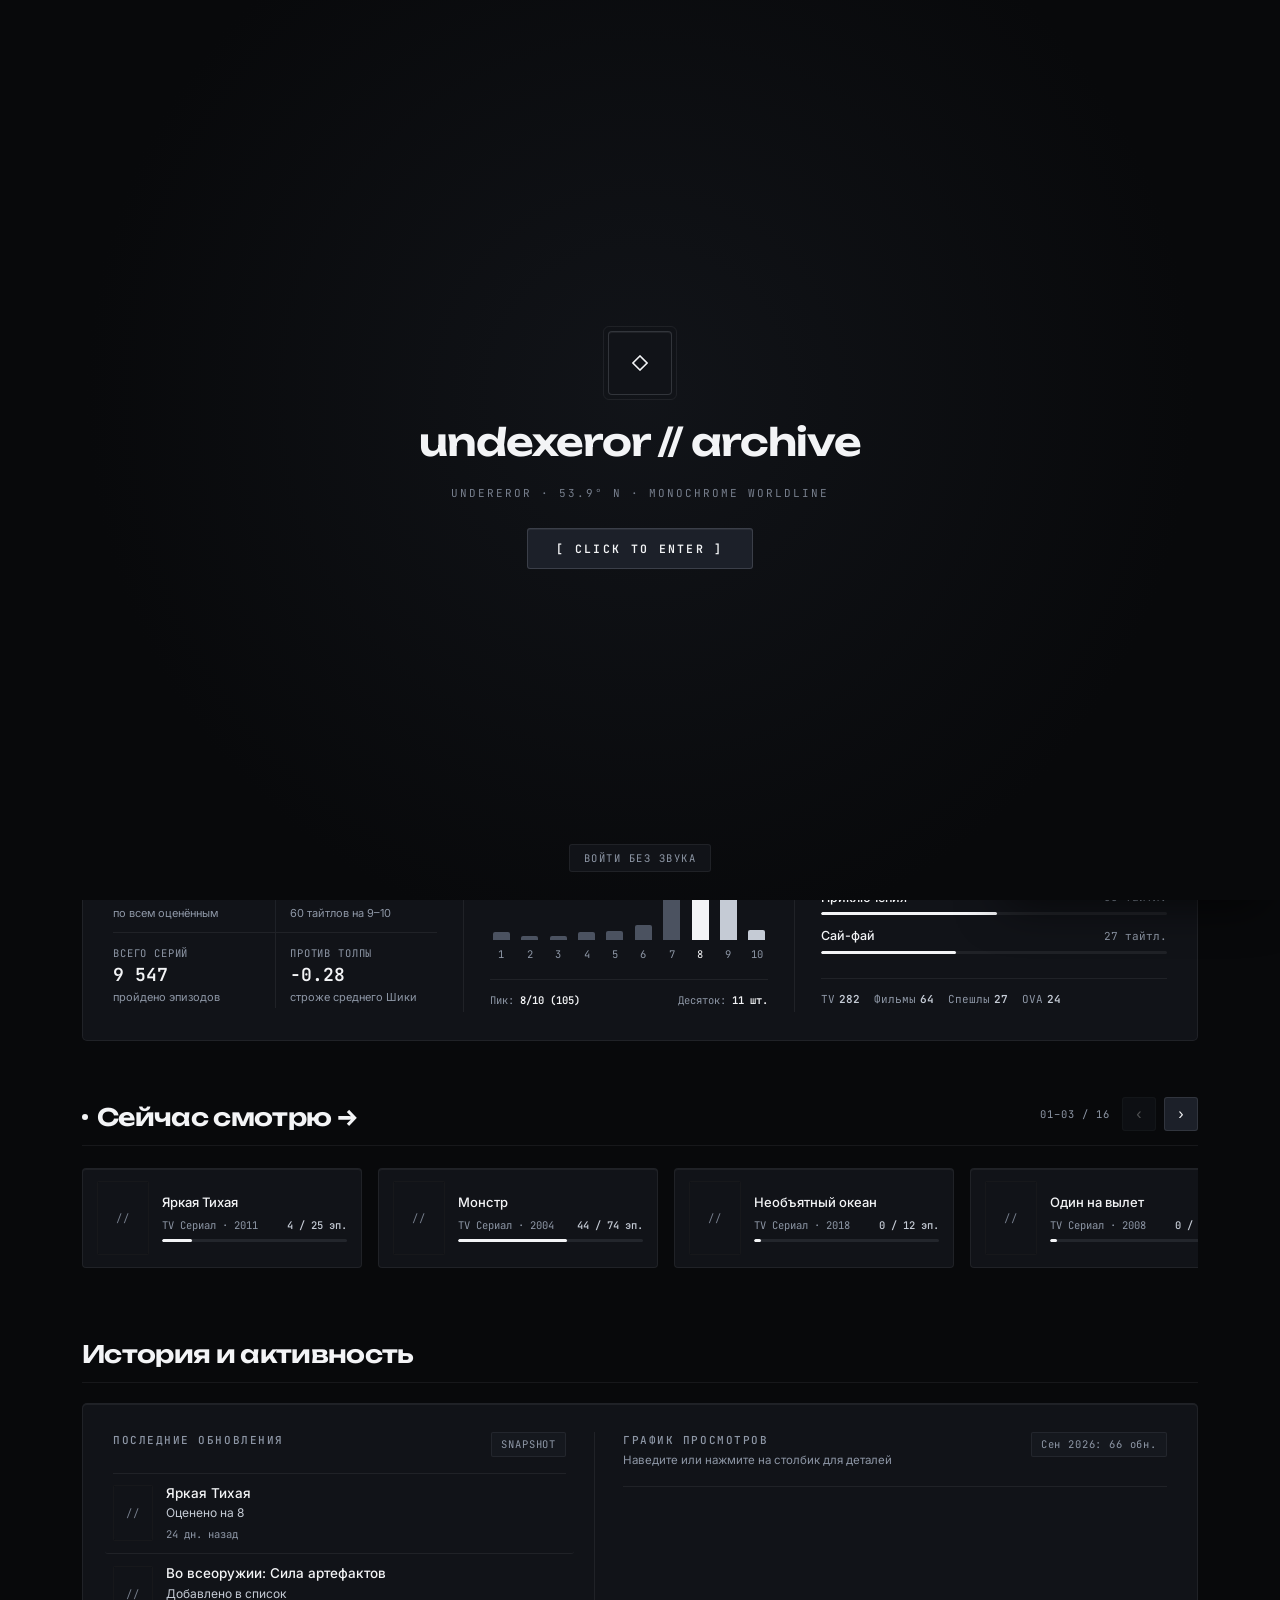
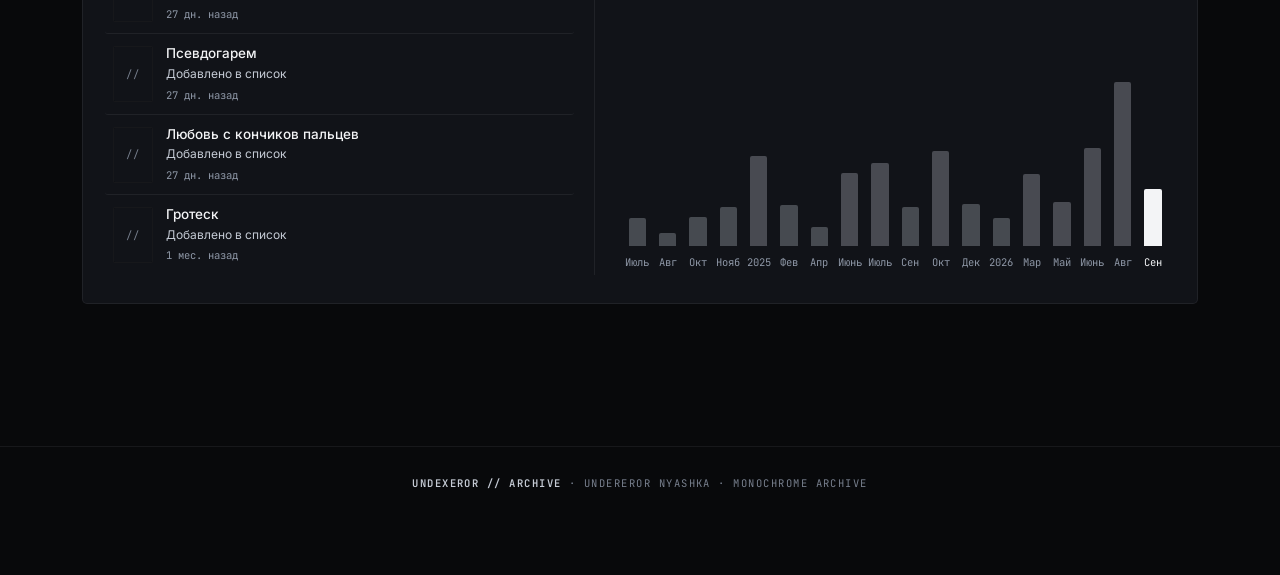
==== commit f934cd2e: "v42: vinyl volume controls, tactile pack reveal & clean editorial copy" ====
--- a/index.html
+++ b/index.html
@@ -17,13 +17,13 @@
   <link rel="preconnect" href="https://fonts.googleapis.com" />
   <link rel="preconnect" href="https://fonts.gstatic.com" crossorigin />
   <link href="https://fonts.googleapis.com/css2?family=Inter:wght@400;500;600;700&family=JetBrains+Mono:wght@400;500;600&family=Unbounded:wght@500;600;700&display=swap" rel="stylesheet" />
-  <link rel="stylesheet" href="./assets/css/tokens.css?v=40" />
-  <link rel="stylesheet" href="./assets/css/layout.css?v=40" />
-  <link rel="stylesheet" href="./assets/css/sections.css?v=40" />
-  <link rel="stylesheet" href="./assets/css/overlays.css?v=40" />
-  <link rel="stylesheet" href="./assets/css/vinyl.css?v=40" />
-  <link rel="stylesheet" href="./assets/css/editorial-bw.css?v=40" />
-  <link rel="stylesheet" href="./assets/css/responsive.css?v=40" />
+  <link rel="stylesheet" href="./assets/css/tokens.css?v=42" />
+  <link rel="stylesheet" href="./assets/css/layout.css?v=42" />
+  <link rel="stylesheet" href="./assets/css/sections.css?v=42" />
+  <link rel="stylesheet" href="./assets/css/overlays.css?v=42" />
+  <link rel="stylesheet" href="./assets/css/vinyl.css?v=42" />
+  <link rel="stylesheet" href="./assets/css/editorial-bw.css?v=42" />
+  <link rel="stylesheet" href="./assets/css/responsive.css?v=42" />
 </head>
 <body>
 
@@ -45,6 +45,7 @@
       class="bg-photo"
       src="./bg.jpg"
       alt=""
+      decoding="async"
       onerror="if(!this.dataset.fb){this.dataset.fb='1';this.src='https://i.ibb.co/VWwn4cn0/Gemini-Generated-Image-tus56atus56atus5.jpg';}"
     />
     <div class="bg-vignette"></div>
@@ -61,23 +62,23 @@
           <span>undexeror // archive</span>
         </a>
         <div class="os-nav-cluster">
-          <nav class="os-tabs" role="tablist" aria-label="Отсеки Archive OS">
+          <nav class="os-tabs" role="tablist" aria-label="Разделы сайта">
             <button type="button" class="os-tab is-active" role="tab" aria-selected="true" aria-controls="sector-dossier" data-sector-tab="dossier">
-              <span class="os-tab-num">01</span><span class="os-tab-lbl">DOSSIER</span>
+              <span class="os-tab-lbl">Профиль</span>
             </button>
             <button type="button" class="os-tab" role="tab" aria-selected="false" aria-controls="sector-vault" data-sector-tab="vault">
-              <span class="os-tab-num">02</span><span class="os-tab-lbl">VAULT</span>
+              <span class="os-tab-lbl">Коллекция</span>
             </button>
             <button type="button" class="os-tab" role="tab" aria-selected="false" aria-controls="sector-arena" data-sector-tab="arena">
-              <span class="os-tab-num">03</span><span class="os-tab-lbl">ARENA</span>
+              <span class="os-tab-lbl">Интерактив</span>
             </button>
             <button type="button" class="os-tab" role="tab" aria-selected="false" aria-controls="sector-signal" data-sector-tab="signal">
-              <span class="os-tab-num">04</span><span class="os-tab-lbl">SIGNAL</span>
+              <span class="os-tab-lbl">Музыка</span>
             </button>
           </nav>
           <div class="os-mode-switch" role="group" aria-label="Режим отображения">
-            <button type="button" class="os-mode-btn is-active" data-nav-mode="os" aria-pressed="true" title="Отсеки Archive OS">OS</button>
-            <button type="button" class="os-mode-btn" data-nav-mode="all" aria-pressed="false" title="Вся лента целиком">ALL</button>
+            <button type="button" class="os-mode-btn is-active" data-nav-mode="os" aria-pressed="true" title="По разделам">Разделы</button>
+            <button type="button" class="os-mode-btn" data-nav-mode="all" aria-pressed="false" title="Вся лента целиком">Всё</button>
           </div>
         </div>
         <div class="topbar-controls">
@@ -110,15 +111,15 @@
       <div class="sector-telemetry" id="sector-telemetry" aria-live="polite">
         <div class="sector-tel-left">
           <span class="sector-tel-dot" aria-hidden="true"></span>
-          <span class="sector-tel-code" id="sector-tel-code">SECTOR 01 // DOSSIER</span>
+          <span class="sector-tel-code" id="sector-tel-code">Профиль</span>
           <span class="sector-tel-sep" aria-hidden="true">·</span>
-          <span class="sector-tel-desc" id="sector-tel-desc">PILOT DECK, WATCHING &amp; TELEMETRY</span>
+          <span class="sector-tel-desc" id="sector-tel-desc">Профиль, сейчас смотрю и активность</span>
         </div>
         <div class="sector-tel-right">
-          <span class="sector-tel-kbd" aria-hidden="true">KEYS 1–4</span>
-          <button type="button" class="sector-tel-mode-btn" id="sector-tel-mode-btn" data-nav-mode-toggle aria-pressed="false" title="Переключить режим: Отсеки (OS) / Вся лента (ALL)">
+          <span class="sector-tel-kbd" aria-hidden="true">1–4</span>
+          <button type="button" class="sector-tel-mode-btn" id="sector-tel-mode-btn" data-nav-mode-toggle aria-pressed="false" title="Переключить режим: Разделы / Всё">
             <span class="sector-tel-mode-dot" aria-hidden="true"></span>
-            <span id="sector-tel-mode-label">VIEW: OS</span>
+            <span id="sector-tel-mode-label">Разделы</span>
           </button>
         </div>
       </div>
@@ -129,15 +130,14 @@
              ========================================================= -->
         <div class="sector-panel is-active" id="sector-dossier" data-sector="dossier">
           <div class="sector-feed-divider" aria-hidden="true">
-            <span class="sector-feed-tag">SECTOR 01 // DOSSIER</span>
+            <span class="sector-feed-tag">Профиль</span>
             <span class="sector-feed-line"></span>
           </div>
 
           <!-- EDITORIAL MASTHEAD + INLINE WEATHER TELEMETRY (53.9° N) -->
           <header class="sector-masthead dossier-masthead">
             <div class="sector-masthead-left">
-              <span class="sector-masthead-index">01 // DOSSIER</span>
-              <h2 class="sector-masthead-title">Досье и телеметрия</h2>
+              <h2 class="sector-masthead-title">Профиль</h2>
             </div>
 
             <div class="weather-hud" id="weather-hud" aria-label="Погода в точке 53.9° N">
@@ -197,6 +197,10 @@
                   class="avatar-img"
                   src="https://shikimori.one/system/users/x160/1308586.png"
                   alt="undereror nyashka"
+                  width="84"
+                  height="84"
+                  decoding="async"
+                  fetchpriority="high"
                 />
               </div>
 
@@ -210,7 +214,7 @@
             <div class="pilot-presence">
               <div class="discord-card" id="discord-card">
                 <div class="discord-art-wrap">
-                  <img id="discord-art" class="discord-art is-round" src="https://shikimori.one/system/users/x160/1308586.png" alt="Discord" />
+                  <img id="discord-art" class="discord-art is-round" src="https://shikimori.one/system/users/x160/1308586.png" alt="Discord" width="46" height="46" decoding="async" />
                   <span class="discord-status-badge offline" id="discord-status-dot" title="Статус Discord"></span>
                 </div>
                 <div class="discord-body">
@@ -304,7 +308,7 @@
           <div class="glass-card bento-dna" id="anime-dna-card">
             <div class="dna-header">
               <div class="dna-title-wrap">
-                <span class="card-kicker">01.1 // АНИМЕ-ДНК · РЕНТГЕН ВКУСА</span>
+                <span class="card-kicker">Вкус и оценки</span>
                 <span class="dna-sub-note" id="dna-sub-note">Автоанализ всех просмотренных тайтлов</span>
               </div>
               <div class="dna-head-right">
@@ -385,7 +389,6 @@
       <section id="watching">
         <div class="watching-head-bar">
           <div class="editorial-sec-head">
-            <span class="editorial-sec-index">01.2 // В РОТАЦИИ</span>
             <h2 class="section-title">
               <span class="watching-live-dot" aria-hidden="true"></span>
               <a href="https://shikimori.one/undereror+nyashka/list/anime/mylist/watching" target="_blank" rel="noopener noreferrer">Сейчас смотрю →</a>
@@ -404,7 +407,6 @@
       <section id="activity">
         <div class="section-head">
           <div class="editorial-sec-head">
-            <span class="editorial-sec-index">01.3 // ХРОНОЛОГИЯ</span>
             <h2 class="section-title">История и активность</h2>
           </div>
         </div>
@@ -438,15 +440,14 @@
              ========================================================= -->
         <div class="sector-panel" id="sector-vault" data-sector="vault" hidden>
           <div class="sector-feed-divider" aria-hidden="true">
-            <span class="sector-feed-tag">SECTOR 02 // VAULT</span>
+            <span class="sector-feed-tag">Коллекция</span>
             <span class="sector-feed-line"></span>
           </div>
 
           <!-- EDITORIAL MASTHEAD FOR 02 // VAULT -->
           <header class="sector-masthead vault-masthead">
             <div class="sector-masthead-left">
-              <span class="sector-masthead-index">02 // VAULT</span>
-              <h2 class="sector-masthead-title">Частный киноархив</h2>
+              <h2 class="sector-masthead-title">Коллекция</h2>
             </div>
             <div class="tabs-bar" role="tablist" aria-label="Категория коллекции">
               <button type="button" class="tab-btn active" data-tab="peak" role="tab" aria-selected="true">Peak Fiction</button>
@@ -483,7 +484,6 @@
       <section id="waifu">
         <div class="waifu-head-bar">
           <div class="editorial-sec-head">
-            <span class="editorial-sec-index">02.2 // ИЗБРАННЫЕ ПЕРСОНАЖИ</span>
             <h2 class="section-title">
               <a href="https://shikimori.one/undereror+nyashka/favorites" target="_blank" rel="noopener noreferrer">WAIFU →</a>
             </h2>
@@ -506,7 +506,7 @@
           <div class="trophies-head">
             <div class="trophies-head-left">
               <div class="ht-title-row">
-                <span class="card-kicker">02.3 // ТРОФЕИ АРХИВА · 3D MEDALLIONS</span>
+                <span class="card-kicker">Трофеи архива</span>
               </div>
               <h2 class="ht-heading">Коллекционные жетоны достижений</h2>
               <p class="ht-subtitle">Автоматически чеканятся по списку Shikimori — наведи на жетон для 3D-блика или открой карточку трофея.</p>
@@ -553,17 +553,15 @@
              ========================================================= -->
         <div class="sector-panel" id="sector-arena" data-sector="arena" hidden>
           <div class="sector-feed-divider" aria-hidden="true">
-            <span class="sector-feed-tag">SECTOR 03 // ARENA</span>
+            <span class="sector-feed-tag">Интерактив</span>
             <span class="sector-feed-line"></span>
           </div>
 
           <!-- EDITORIAL MASTHEAD FOR 03 // ARENA -->
           <header class="sector-masthead arena-masthead">
             <div class="sector-masthead-left">
-              <span class="sector-masthead-index">03 // ARENA</span>
-              <h2 class="sector-masthead-title">Интерактивная сцена и вердикты</h2>
-            </div>
-            <span class="panel-badge">3 MODES · SHIKIMORI LIVE</span>
+              <h2 class="sector-masthead-title">Интерактив</h2>
+            </div>
           </header>
 
       <!-- FEATURED EXPERIENCE STAGE + 2-COLUMN ARCHITECTURAL STRIP -->
@@ -571,7 +569,6 @@
         <div class="glass-card arena-launchpad">
           <div class="arena-featured">
             <div class="arena-featured-top">
-              <span class="card-kicker">03.1 // FEATURED EXPERIENCE</span>
               <span class="arena-featured-pool">ПУЛ ВЫДАЧИ: <strong data-pack-pool-count>16</strong> ТАЙТЛОВ · VOL.01</span>
             </div>
 
@@ -629,7 +626,7 @@
           <div class="station-pane" id="station-pane-base">
             <div class="base-head-left">
               <div class="base-title-row">
-                <span class="card-kicker">03.2 // TASTE MATCH · ПРОВЕРКА НА БАЗУ</span>
+                <span class="card-kicker">Совместимость</span>
               </div>
               <h2 class="base-heading">Насколько наши вкусы совпадают?</h2>
               <p class="base-subtitle">Вбей свой ник или ссылку на профиль Shikimori — сравню твой список со всеми моими тайтлами и выдам вердикт.</p>
@@ -665,7 +662,7 @@
 
               <div class="base-verdict-center">
                 <div class="base-matchup-row">
-                  <img class="base-guest-avatar" id="base-guest-avatar" src="" alt="" />
+                  <img class="base-guest-avatar" id="base-guest-avatar" src="" alt="" width="28" height="28" loading="lazy" decoding="async" />
                   <span class="base-matchup-names">
                     <strong id="base-guest-name">Гость</strong> × <strong>undereror nyashka</strong>
                   </span>
@@ -723,7 +720,7 @@
           <div class="station-pane is-hidden" id="station-pane-coop">
             <div class="base-head-left">
               <div class="base-title-row">
-                <span class="card-kicker">03.2 // CO-OP MATCHMAKER · ВЕЧЕРНИЙ СЕАНС</span>
+                <span class="card-kicker">Кооп на вечер</span>
               </div>
               <h2 class="base-heading">Кооп-подборщик тайтла на вечер</h2>
               <p class="base-subtitle">Скрещу два списка с Shikimori: найду общие планы, фильмы и короткие сериалы, которые никто из вас не видел — плюс быстрый Кооп-Свайп (Tinder) и билет на просмотр.</p>
@@ -764,8 +761,8 @@
               <div class="coop-summary-bar">
                 <div class="coop-players-pair">
                   <div class="coop-avatars-stack">
-                    <img id="coop-av-1" src="https://shikimori.one/system/users/x160/1308586.png" alt="" />
-                    <img id="coop-av-2" src="https://shikimori.one/assets/globals/missing_avatar/x160.png" alt="" />
+                    <img id="coop-av-1" src="https://shikimori.one/system/users/x160/1308586.png" alt="" width="34" height="34" loading="lazy" decoding="async" />
+                    <img id="coop-av-2" src="https://shikimori.one/assets/globals/missing_avatar/x160.png" alt="" width="34" height="34" loading="lazy" decoding="async" />
                   </div>
                   <div class="coop-pair-info">
                     <div class="coop-pair-names"><strong id="coop-name-1">Игрок 1</strong> × <strong id="coop-name-2">Игрок 2</strong></div>
@@ -809,7 +806,7 @@
           <div class="ht-head">
             <div class="ht-head-left">
               <div class="ht-title-row">
-                <span class="card-kicker">03.3 // HOT TAKES · ПРОТИВ ТОЛПЫ</span>
+                <span class="card-kicker">Против толпы</span>
               </div>
               <h2 class="ht-heading">Главные несогласия с рейтингом Шикимори</h2>
               <p class="ht-subtitle">Автоматическая выборка по всем моим оценкам: где я пошёл против комьюнити сильнее всего — недооценённые гемы и переоценённые хиты.</p>
@@ -856,17 +853,15 @@
              ========================================================= -->
         <div class="sector-panel" id="sector-signal" data-sector="signal" hidden>
           <div class="sector-feed-divider" aria-hidden="true">
-            <span class="sector-feed-tag">SECTOR 04 // SIGNAL</span>
+            <span class="sector-feed-tag">Музыка и гостевая</span>
             <span class="sector-feed-line"></span>
           </div>
 
           <!-- EDITORIAL MASTHEAD FOR 04 // SIGNAL -->
           <header class="sector-masthead signal-masthead">
             <div class="sector-masthead-left">
-              <span class="sector-masthead-index">04 // SIGNAL</span>
-              <h2 class="sector-masthead-title">Комната прослушивания и гостевая</h2>
-            </div>
-            <span class="panel-badge">53.9° N · LISTENING ROOM</span>
+              <h2 class="sector-masthead-title">Музыка и гостевая</h2>
+            </div>
           </header>
 
       <!-- VINYL // AUDIO SHELF (12 LP · ITUNES PREVIEW — LISTENING ROOM CENTERPIECE) -->
@@ -874,13 +869,17 @@
         <div class="glass-card vinyl-shelf-card">
           <div class="vinyl-head">
             <div class="vinyl-head-left">
-              <div class="vinyl-title-row">
-                <span class="card-kicker vinyl-kicker">04.1 // VINYL · AUDIO</span>
-              </div>
               <h2 class="vinyl-heading">Виниловая полка</h2>
               <div class="vinyl-now-playing" id="vinyl-now-playing" aria-live="polite">Архивная полка · 33 RPM</div>
             </div>
             <div class="vinyl-head-badges">
+              <div class="vinyl-vol-control" id="vinyl-vol-control" role="group" aria-label="Громкость виниловых превью">
+                <button type="button" class="vinyl-vol-btn" id="vinyl-vol-mute" aria-label="Выключить или включить звук винила" aria-pressed="false" title="Выключить звук">
+                  <svg viewBox="0 0 16 16" width="13" height="13" fill="none" stroke="currentColor" stroke-width="1.5" stroke-linecap="round" stroke-linejoin="round" aria-hidden="true"><polygon points="2.5,5.8 5.5,5.8 9,2.8 9,13.2 5.5,10.2 2.5,10.2"/><path d="M11.4 5.4a3.6 3.6 0 0 1 0 5.2"/></svg>
+                </button>
+                <input type="range" class="vinyl-vol-slider" id="vinyl-vol-slider" min="0" max="1" step="0.01" value="0.15" aria-label="Громкость винила" />
+                <span class="vinyl-vol-pct" id="vinyl-vol-pct">15%</span>
+              </div>
               <span class="panel-badge" id="vinyl-count-badge">12 LP</span>
               <span class="panel-badge vinyl-status-badge" id="vinyl-status-badge">STANDBY</span>
             </div>
@@ -894,7 +893,7 @@
       <section id="signal-hub">
         <div class="glass-card signal-card">
           <div class="signal-head">
-            <span class="card-kicker">04.2 // SIGNAL · DIRECT CHANNELS</span>
+            <span class="card-kicker">Ссылки</span>
             <span class="signal-head-meta">SHIKIMORI · TIKTOK · DISCORD · GITHUB · SPOTIFY</span>
           </div>
           <div class="signal-links-grid">
@@ -951,7 +950,7 @@
           <div class="gb-head">
             <div class="gb-head-left">
               <div class="ht-title-row">
-                <span class="card-kicker gb-kicker">04.3 // GUESTBOOK · GITHUB DISCUSSIONS</span>
+                <span class="card-kicker gb-kicker">Гостевая</span>
               </div>
               <h2 class="ht-heading">Оставь след</h2>
               <p class="ht-subtitle">Гостевая стена архива — напиши пару слов, посоветуй тайтл или поспорь с моим топом. Вход через GitHub.</p>
@@ -1107,7 +1106,7 @@
           <button type="button" class="arena-contender" id="arena-left-btn" aria-label="Выбрать левого претендента">
             <div class="arena-poster">
               <span class="arena-key-hint">← / 1</span>
-              <img id="arena-left-img" src="" alt="" />
+              <img id="arena-left-img" src="" alt="" decoding="async" />
             </div>
             <div class="arena-contender-name" id="arena-left-name"></div>
             <div class="arena-contender-sub" id="arena-left-sub"></div>
@@ -1118,7 +1117,7 @@
           <button type="button" class="arena-contender" id="arena-right-btn" aria-label="Выбрать правого претендента">
             <div class="arena-poster">
               <span class="arena-key-hint">→ / 2</span>
-              <img id="arena-right-img" src="" alt="" />
+              <img id="arena-right-img" src="" alt="" decoding="async" />
             </div>
             <div class="arena-contender-name" id="arena-right-name"></div>
             <div class="arena-contender-sub" id="arena-right-sub"></div>
@@ -1132,7 +1131,7 @@
       <div class="arena-champion-view" id="arena-champion-view">
         <div class="arena-champ-hero">
           <div class="arena-champ-poster">
-            <img id="arena-champ-img" src="" alt="" />
+            <img id="arena-champ-img" src="" alt="" decoding="async" />
           </div>
           <div class="arena-champ-info">
             <span class="arena-champ-kicker" id="arena-champ-kicker">ТВОЙ #1 ЧЕМПИОН · PEAK FICTION</span>
@@ -1187,7 +1186,7 @@
 
         <div class="coop-deck-viewport">
           <div class="coop-swipe-card" id="coop-swipe-card">
-            <img class="coop-swipe-art" id="coop-swipe-img" src="" alt="" />
+            <img class="coop-swipe-art" id="coop-swipe-img" src="" alt="" decoding="async" />
             <div class="coop-swipe-stamp is-like" id="coop-stamp-like">ХОЧУ</div>
             <div class="coop-swipe-stamp is-pass" id="coop-stamp-pass">СКИП</div>
             <div class="coop-swipe-overlay">
@@ -1218,7 +1217,7 @@
       <div class="coop-ticket-view" id="coop-ticket-view">
         <div class="coop-ticket-card">
           <div class="coop-ticket-poster">
-            <img id="coop-ticket-img" src="" alt="" />
+            <img id="coop-ticket-img" src="" alt="" decoding="async" />
           </div>
           <div class="coop-ticket-body">
             <span class="coop-ticket-kicker" id="coop-ticket-kicker">IT'S A MATCH · СЕАНС НА ВЕЧЕР</span>
@@ -1247,29 +1246,29 @@
   </div>
 
   <!-- Mobile Bottom Navigation Dock -->
-  <nav class="mobile-dock" id="mobile-dock" aria-label="Мобильная навигация Archive OS">
-    <button type="button" class="mdock-btn is-active" data-sector-tab="dossier" data-mdock-sector="dossier" aria-label="Отсек 01: Dossier">
+  <nav class="mobile-dock" id="mobile-dock" aria-label="Мобильная навигация">
+    <button type="button" class="mdock-btn is-active" data-sector-tab="dossier" data-mdock-sector="dossier" aria-label="Раздел: Профиль">
       <span class="mdock-icon mdock-num" aria-hidden="true">01</span>
-      <span>DOSSIER</span>
+      <span>Профиль</span>
     </button>
-    <button type="button" class="mdock-btn" data-sector-tab="vault" data-mdock-sector="vault" aria-label="Отсек 02: Vault">
+    <button type="button" class="mdock-btn" data-sector-tab="vault" data-mdock-sector="vault" aria-label="Раздел: Коллекция">
       <span class="mdock-icon mdock-num" aria-hidden="true">02</span>
-      <span>VAULT</span>
+      <span>Коллекция</span>
     </button>
-    <button type="button" class="mdock-btn" data-sector-tab="arena" data-mdock-sector="arena" aria-label="Отсек 03: Arena">
+    <button type="button" class="mdock-btn" data-sector-tab="arena" data-mdock-sector="arena" aria-label="Раздел: Интерактив">
       <span class="mdock-icon mdock-num" aria-hidden="true">03</span>
-      <span>ARENA</span>
+      <span>Интерактив</span>
     </button>
-    <button type="button" class="mdock-btn" data-sector-tab="signal" data-mdock-sector="signal" aria-label="Отсек 04: Signal">
+    <button type="button" class="mdock-btn" data-sector-tab="signal" data-mdock-sector="signal" aria-label="Раздел: Музыка">
       <span class="mdock-icon mdock-num" aria-hidden="true">04</span>
-      <span>SIGNAL</span>
+      <span>Музыка</span>
     </button>
     <button type="button" class="mdock-btn mdock-music-btn" id="mdock-music-btn" aria-label="Открыть панель музыки" aria-expanded="false">
       <span class="mdock-icon" aria-hidden="true">
         <span class="mdock-music-glyph"><svg viewBox="0 0 16 16" width="14" height="14" fill="none" stroke="currentColor" stroke-width="1.5" stroke-linecap="round"><line x1="3" y1="6" x2="3" y2="10"/><line x1="6.5" y1="3" x2="6.5" y2="13"/><line x1="10" y1="5" x2="10" y2="11"/><line x1="13.5" y1="6.5" x2="13.5" y2="9.5"/></svg></span>
         <span class="mdock-eq"><span></span><span></span><span></span></span>
       </span>
-      <span>AUDIO</span>
+      <span>Плеер</span>
     </button>
   </nav>
 
@@ -1288,7 +1287,7 @@
 
     <!-- Hover Preview Tooltip -->
     <div class="galaxy-hover-tip" id="galaxy-hover-tip" aria-hidden="true">
-      <div class="galaxy-tip-thumb"><img id="galaxy-tip-img" src="" alt="" /></div>
+      <div class="galaxy-tip-thumb"><img id="galaxy-tip-img" src="" alt="" width="38" height="54" decoding="async" /></div>
       <div class="galaxy-tip-body">
         <div class="galaxy-tip-title" id="galaxy-tip-title"></div>
         <div class="galaxy-tip-meta" id="galaxy-tip-meta"></div>
@@ -1323,7 +1322,7 @@
     <aside class="galaxy-inspector" id="galaxy-inspector" aria-label="Досье выбранной звезды">
       <button type="button" class="modal-close" id="galaxy-insp-close" aria-label="Закрыть досье" style="top:10px;right:10px;width:26px;height:26px;font-size:14px;">×</button>
       <div class="galaxy-insp-top">
-        <div class="galaxy-insp-poster"><img id="galaxy-insp-img" src="" alt="" /></div>
+        <div class="galaxy-insp-poster"><img id="galaxy-insp-img" src="" alt="" width="72" height="102" decoding="async" /></div>
         <div class="galaxy-insp-info">
           <span class="galaxy-insp-tag" id="galaxy-insp-tag">STAR // PEAK FICTION</span>
           <h3 class="galaxy-insp-title" id="galaxy-insp-title"></h3>
@@ -1407,7 +1406,7 @@
         <div class="holo-flipper" id="holo-flipper">
           <!-- FRONT FACE -->
           <div class="holo-face holo-front">
-            <img class="holo-art" id="holo-img" src="" alt="" />
+            <img class="holo-art" id="holo-img" src="" alt="" decoding="async" />
             <div class="holo-foil" aria-hidden="true"></div>
             <div class="holo-sparkle" aria-hidden="true"></div>
             <div class="holo-glare" aria-hidden="true"></div>
@@ -1559,7 +1558,7 @@
           <div class="holo-flipper" id="pack-holo-flipper">
             <!-- FRONT FACE -->
             <div class="holo-face holo-front">
-              <img class="holo-art" id="pack-card-img" src="" alt="" />
+              <img class="holo-art" id="pack-card-img" src="" alt="" decoding="async" />
               <div class="holo-foil" aria-hidden="true"></div>
               <div class="holo-sparkle" aria-hidden="true"></div>
               <div class="holo-glare" aria-hidden="true"></div>
@@ -1691,7 +1690,7 @@
     <div class="modal-card" role="dialog" aria-modal="true">
       <button type="button" class="modal-close" id="modal-close" aria-label="Закрыть">×</button>
       <div class="modal-poster">
-        <img id="modal-img" src="" alt="" />
+        <img id="modal-img" src="" alt="" decoding="async" />
       </div>
       <div class="modal-body">
         <div class="modal-tag" id="modal-tag">PEAK FICTION</div>
@@ -1752,6 +1751,6 @@
     </div>
   </div>
 
-  <script type="module" src="./assets/js/main.js?v=40"></script>
+  <script type="module" src="./assets/js/main.js?v=42"></script>
 </body>
 </html>
--- a/assets/css/tokens.css
+++ b/assets/css/tokens.css
@@ -74,6 +74,7 @@
   --z-holo: 650;
   --z-holo-close: 660;
   --z-palette: 670;
+  --z-perf: 9990;
   --z-intro: 9999;
 
   /* === Unified Modal System Tokens === */
--- a/assets/css/layout.css
+++ b/assets/css/layout.css
@@ -63,6 +63,10 @@
   align-items: center;
   gap: 6px;
   flex-shrink: 0;
+}
+
+#api-status-pill {
+  display: none;
 }
 
 .status-pill,
@@ -981,16 +985,16 @@
   display: inline-flex;
   align-items: center;
   gap: 4px;
-  padding: 5px 8px;
+  padding: 5px 9px;
   border-radius: var(--radius-xs);
   border: 1px solid transparent;
   background: transparent;
   color: var(--text-label);
   font-family: var(--font-mono);
-  font-size: 10.5px;
+  font-size: 11px;
   font-weight: 500;
-  letter-spacing: 0.55px;
-  text-transform: uppercase;
+  letter-spacing: 0.01em;
+  text-transform: none;
   white-space: nowrap;
   flex-shrink: 0;
   cursor: pointer;
@@ -1036,16 +1040,16 @@
 }
 
 .os-mode-btn {
-  padding: 4px 7px;
+  padding: 4px 8px;
   border-radius: var(--radius-xs);
   border: 1px solid transparent;
   background: transparent;
   color: var(--text-label);
   font-family: var(--font-mono);
-  font-size: 10.5px;
-  font-weight: 600;
-  letter-spacing: 0.5px;
-  text-transform: uppercase;
+  font-size: 11px;
+  font-weight: 500;
+  letter-spacing: 0.01em;
+  text-transform: none;
   white-space: nowrap;
   flex-shrink: 0;
   cursor: pointer;
--- a/assets/css/overlays.css
+++ b/assets/css/overlays.css
@@ -921,8 +921,11 @@
   touch-action: none;
 }
 
-.holo-backdrop.is-open .holo-tilt-wrap,
-.pack-backdrop.is-open .pack-holo-tilt {
+.holo-backdrop.is-open .holo-tilt-wrap {
+  will-change: transform;
+}
+
+.pack-holo-tilt.is-tilting {
   will-change: transform;
 }
 
@@ -2781,33 +2784,97 @@
   align-items: center;
   justify-content: center;
   flex-shrink: 0;
-}
-
-/* Slit Burst Flash & Silver Micro-Sparks */
+  --spark-reach: 1;
+  --spark-scale: 1;
+  --spark-dur: 0.68s;
+  --flash-dur: 0.56s;
+  --flash-sx: 1.5;
+  --flash-sy: 3.1;
+  --emerge-dur: 0.74s;
+  --sheen-delay: 0.34s;
+  --sheen-dur: 0.56s;
+}
+
+.pack-stage[data-rarity="sr"] {
+  --spark-reach: 0.78;
+  --spark-scale: 0.86;
+  --spark-dur: 0.52s;
+  --flash-dur: 0.42s;
+  --flash-sx: 1.25;
+  --flash-sy: 2.2;
+  --emerge-dur: 0.56s;
+  --sheen-delay: 0.24s;
+  --sheen-dur: 0.44s;
+}
+
+.pack-stage[data-rarity="ssr"] {
+  --spark-reach: 1.06;
+  --spark-scale: 1.08;
+  --spark-dur: 0.68s;
+  --flash-dur: 0.56s;
+  --flash-sx: 1.58;
+  --flash-sy: 3.2;
+  --emerge-dur: 0.74s;
+  --sheen-delay: 0.34s;
+  --sheen-dur: 0.54s;
+}
+
+.pack-stage[data-rarity="mythic"] {
+  --spark-reach: 1.38;
+  --spark-scale: 1.32;
+  --spark-dur: 0.88s;
+  --flash-dur: 0.74s;
+  --flash-sx: 1.95;
+  --flash-sy: 4.3;
+  --emerge-dur: 0.94s;
+  --sheen-delay: 0.46s;
+  --sheen-dur: 0.66s;
+}
+
+/* Slit Burst Flash & Silver Micro-Sparks (Strictly GPU transform/opacity, zero blur/glow) */
 
 .pack-flash {
   position: absolute;
   left: 50%;
   top: 22%;
   width: 340px;
-  height: 18px;
+  height: 22px;
   border-radius: 50%;
   pointer-events: none;
   z-index: 20;
   opacity: 0;
-  transform: translate(-50%, -50%) scaleX(0.15) scaleY(0.4);
-  background: radial-gradient(ellipse at center, #ffffff 0%, rgba(230, 230, 230, 0.92) 34%, rgba(189, 189, 189, 0.28) 65%, transparent 100%);
-  filter: blur(2px);
+  transform: translate3d(-50%, -50%, 0) scaleX(0.12) scaleY(0.35);
+  background: radial-gradient(
+    ellipse at center,
+    rgba(243, 244, 246, 0.98) 0%,
+    rgba(229, 233, 240, 0.84) 28%,
+    rgba(197, 203, 213, 0.30) 58%,
+    rgba(197, 203, 213, 0) 100%
+  );
 }
 
 .pack-stage.is-flashing .pack-flash {
-  animation: pack-slit-burst 0.56s cubic-bezier(0.16, 1, 0.3, 1) forwards;
+  will-change: transform, opacity;
+  animation: pack-slit-burst var(--flash-dur, 0.56s) cubic-bezier(0.16, 1, 0.3, 1) forwards;
 }
 
 @keyframes pack-slit-burst {
-  0%   { opacity: 0; transform: translate(-50%, -50%) scaleX(0.15) scaleY(0.4); }
-  22%  { opacity: 1; transform: translate(-50%, -50%) scaleX(1.35) scaleY(3.4); }
-  100% { opacity: 0; transform: translate(-50%, -50%) scaleX(1.8) scaleY(0.2); }
+  0% {
+    opacity: 0;
+    transform: translate3d(-50%, -50%, 0) scaleX(0.12) scaleY(0.35);
+  }
+  18% {
+    opacity: 1;
+    transform: translate3d(-50%, -50%, 0) scaleX(var(--flash-sx, 1.5)) scaleY(var(--flash-sy, 3.1));
+  }
+  42% {
+    opacity: 0.72;
+    transform: translate3d(-50%, -50%, 0) scaleX(calc(var(--flash-sx, 1.5) * 1.12)) scaleY(calc(var(--flash-sy, 3.1) * 0.52));
+  }
+  100% {
+    opacity: 0;
+    transform: translate3d(-50%, -50%, 0) scaleX(calc(var(--flash-sx, 1.5) * 1.32)) scaleY(0.14);
+  }
 }
 
 .pack-sparks {
@@ -2827,27 +2894,38 @@
   width: 5px;
   height: 5px;
   border-radius: 1px;
-  background: #f5f5f5;
+  background: var(--text-ivory);
   box-shadow: none;
   opacity: 0;
-  transform: translate3d(0, 0, 0) rotate(45deg) scale(0.4);
+  transform: translate3d(0, 0, 0) rotate(45deg) scale(0.35);
+}
+
+.pack-sparks span:nth-child(even) {
+  background: var(--text-silver);
+  width: 4px;
+  height: 6px;
 }
 
 .pack-stage.is-flashing .pack-sparks span {
-  animation: pack-spark-fly 0.68s cubic-bezier(0.16, 1, 0.3, 1) var(--sd, 0ms) forwards;
+  will-change: transform, opacity;
+  animation: pack-spark-fly var(--spark-dur, 0.68s) cubic-bezier(0.14, 1, 0.28, 1) var(--sd, 0ms) forwards;
 }
 
 @keyframes pack-spark-fly {
   0% {
+    opacity: 0;
+    transform: translate3d(0, 0, 0) rotate(45deg) scale(calc(var(--ss, 1) * var(--spark-scale, 1) * 0.45));
+  }
+  14% {
     opacity: 1;
-    transform: translate3d(0, 0, 0) rotate(45deg) scale(var(--ss, 1));
+    transform: translate3d(calc(var(--sx, 0px) * 0.24 * var(--spark-reach, 1)), calc(var(--sy, -100px) * 0.24 * var(--spark-reach, 1)), 0) rotate(95deg) scale(calc(var(--ss, 1) * var(--spark-scale, 1)));
   }
   70% {
-    opacity: 0.85;
+    opacity: 0.84;
   }
   100% {
     opacity: 0;
-    transform: translate3d(var(--sx, 0px), var(--sy, -100px), 0) rotate(225deg) scale(0.15);
+    transform: translate3d(calc(var(--sx, 0px) * var(--spark-reach, 1)), calc(var(--sy, -100px) * var(--spark-reach, 1)), 0) rotate(245deg) scale(0.12);
   }
 }
 
@@ -2860,7 +2938,8 @@
   align-items: center;
   justify-content: center;
   transform-style: preserve-3d;
-  transition: opacity 0.32s ease, transform 0.44s cubic-bezier(0.22, 1, 0.36, 1);
+  transform: translate3d(0, 0, 0);
+  transition: opacity 0.30s ease, transform 0.38s cubic-bezier(0.22, 1, 0.36, 1);
   z-index: 6;
 }
 
@@ -2875,11 +2954,31 @@
 
 .pack-stage[data-state="ripping"] .pack-pouch-wrap {
   pointer-events: none;
+  will-change: transform, opacity;
+}
+
+.pack-stage.is-tensioning .pack-pouch-wrap {
+  will-change: transform;
+  animation: pack-pouch-tension 0.14s linear infinite;
+}
+
+@keyframes pack-pouch-tension {
+  0%   { transform: translate3d(-1.5px, 2px, 0) scale(0.992); }
+  25%  { transform: translate3d(1.6px, 3px, 0) scale(0.988) rotateZ(-0.45deg); }
+  50%  { transform: translate3d(-1.2px, 4px, 0) scale(0.986) rotateZ(0.45deg); }
+  75%  { transform: translate3d(1.4px, 2.5px, 0) scale(0.99) rotateZ(-0.3deg); }
+  100% { transform: translate3d(-1.5px, 2px, 0) scale(0.992); }
+}
+
+.pack-stage.is-anticipating .pack-pouch-wrap {
+  transition: transform 0.13s cubic-bezier(0.32, 0, 0.67, 0);
+  transform: translate3d(0, 14px, -22px) scale(0.952, 0.968) rotateX(4.5deg);
 }
 
 .pack-stage.is-dropping .pack-pouch-wrap {
   opacity: 0;
-  transform: translate3d(0, 96px, -80px) scale(0.86) rotateX(10deg);
+  transition: opacity 0.26s ease, transform 0.38s cubic-bezier(0.2, 0.9, 0.3, 1);
+  transform: translate3d(0, 128px, -110px) scale(0.82) rotateX(14deg);
   pointer-events: none;
 }
 
@@ -2907,7 +3006,7 @@
   outline: none;
 }
 
-.pack-backdrop.is-open .pack-pouch {
+.pack-pouch.is-tilting {
   will-change: transform;
 }
 
@@ -2954,13 +3053,17 @@
   border-right: 1px solid rgba(223, 223, 223, 0.36);
   border-radius: 4px 4px 0 0;
   transform-origin: right bottom;
-  transform: translate3d(calc(var(--tear, 0) * 14px), calc(var(--tear, 0) * -14px), 0) rotate(calc(var(--tear, 0) * 7deg));
-  transition: transform 0.12s ease-out, opacity 0.25s ease;
+  transform: translate3d(calc(var(--tear, 0) * 18px), calc(var(--tear, 0) * -16px), 0) rotate(calc(var(--tear, 0) * 9deg));
+  transition: transform 0.08s ease-out, opacity 0.25s ease;
+}
+
+.pack-stage[data-state="ripping"] .pack-top-strip {
+  will-change: transform, opacity;
 }
 
 .pack-top-strip.is-sheared {
-  transition: transform 0.42s cubic-bezier(0.22, 1, 0.36, 1), opacity 0.36s ease;
-  transform: translate3d(72px, -118px, 40px) rotate(19deg) !important;
+  transition: transform 0.40s cubic-bezier(0.18, 0.9, 0.28, 1), opacity 0.30s ease;
+  transform: translate3d(118px, -148px, 60px) rotate(28deg) scale(0.92) !important;
   opacity: 0;
 }
 
@@ -3238,7 +3341,7 @@
   justify-content: center;
   opacity: 0;
   pointer-events: none;
-  transform: translate3d(0, 56px, -60px) scale(0.76);
+  transform: translate3d(0, 64px, -70px) scale(0.74);
   z-index: 10;
 }
 
@@ -3246,7 +3349,11 @@
   opacity: 1;
   pointer-events: none;
   transform: none;
-  animation: pack-card-emerge 0.72s cubic-bezier(0.16, 1, 0.3, 1) backwards;
+}
+
+.pack-stage.is-revealing .pack-card-wrap {
+  will-change: transform, opacity;
+  animation: pack-card-emerge var(--emerge-dur, 0.74s) cubic-bezier(0.16, 1.08, 0.3, 1) backwards;
 }
 
 .pack-backdrop.is-open .pack-stage[data-state="revealed"] .pack-card-wrap {
@@ -3256,15 +3363,59 @@
 @keyframes pack-card-emerge {
   0% {
     opacity: 0;
-    transform: translate3d(0, 74px, -90px) scale(0.70) rotateY(-165deg);
+    transform: translate3d(0, 88px, -110px) scale(0.68) rotateY(-155deg) rotateX(10deg);
   }
-  55% {
+  58% {
     opacity: 1;
-    transform: translate3d(0, -10px, 24px) scale(1.03) rotateY(10deg);
+    transform: translate3d(0, -12px, 28px) scale(1.035) rotateY(9deg) rotateX(-2deg);
+  }
+  82% {
+    opacity: 1;
+    transform: translate3d(0, 3px, 4px) scale(0.994) rotateY(-2.5deg) rotateX(0.5deg);
   }
   100% {
     opacity: 1;
-    transform: translate3d(0, 0, 0) scale(1) rotateY(0deg);
+    transform: translate3d(0, 0, 0) scale(1) rotateY(0deg) rotateX(0deg);
+  }
+}
+
+.pack-holo-tilt .holo-front::after {
+  content: "";
+  position: absolute;
+  inset: -12% -45%;
+  z-index: 7;
+  pointer-events: none;
+  opacity: 0;
+  background: linear-gradient(
+    112deg,
+    transparent 34%,
+    rgba(243, 244, 246, 0.14) 44%,
+    rgba(243, 244, 246, 0.46) 50%,
+    rgba(197, 203, 213, 0.14) 56%,
+    transparent 66%
+  );
+  transform: translate3d(-120%, 0, 0);
+}
+
+.pack-stage.is-revealing .pack-holo-tilt .holo-front::after {
+  will-change: transform, opacity;
+  animation: pack-foil-sweep var(--sheen-dur, 0.54s) cubic-bezier(0.22, 1, 0.36, 1) var(--sheen-delay, 0.34s) forwards;
+}
+
+@keyframes pack-foil-sweep {
+  0% {
+    opacity: 0;
+    transform: translate3d(-115%, 0, 0);
+  }
+  20% {
+    opacity: 0.95;
+  }
+  75% {
+    opacity: 0.85;
+  }
+  100% {
+    opacity: 0;
+    transform: translate3d(125%, 0, 0);
   }
 }
 
@@ -4433,3 +4584,145 @@
   color: rgba(var(--light), 0.88);
   word-break: break-word;
 }
+
+/* =========================================
+   HIDDEN PERFORMANCE DIAGNOSTIC HUD (?perf=1)
+   ========================================= */
+
+.perf-hud {
+  position: fixed;
+  left: 14px;
+  bottom: 14px;
+  z-index: var(--z-perf);
+  width: 292px;
+  max-width: calc(100vw - 28px);
+  padding: 10px 12px;
+  border-radius: var(--radius-md);
+  background: var(--surface-1);
+  border: 1px solid var(--border-strong);
+  box-shadow: var(--shadow-floating);
+  color: var(--text-silver);
+  font-family: var(--font-mono);
+  font-variant-numeric: tabular-nums;
+  display: flex;
+  flex-direction: column;
+  gap: 8px;
+}
+
+body.galaxy-active .perf-hud {
+  top: 66px;
+  left: 18px;
+  bottom: auto;
+}
+
+.perf-hud-head {
+  display: flex;
+  align-items: center;
+  justify-content: space-between;
+  gap: 8px;
+  padding-bottom: 6px;
+  border-bottom: 1px solid var(--border-subtle);
+}
+
+.perf-hud-title {
+  font-size: 10px;
+  font-weight: 600;
+  letter-spacing: 0.12em;
+  color: var(--text-ivory);
+}
+
+.perf-hud-actions {
+  display: inline-flex;
+  align-items: center;
+  gap: 4px;
+}
+
+.perf-hud-btn {
+  min-width: 22px;
+  height: 20px;
+  padding: 0 5px;
+  border-radius: var(--radius-xs);
+  border: 1px solid var(--border-default);
+  background: var(--surface-3);
+  color: var(--text-silver);
+  font-family: var(--font-mono);
+  font-size: 9.5px;
+  font-weight: 600;
+  line-height: 1;
+  cursor: pointer;
+  display: inline-flex;
+  align-items: center;
+  justify-content: center;
+  transition: background 0.16s ease, color 0.16s ease, border-color 0.16s ease;
+}
+
+.perf-hud-btn:hover {
+  background: var(--text-ivory);
+  color: var(--bg-base);
+  border-color: var(--text-ivory);
+}
+
+.perf-hud-grid {
+  display: grid;
+  grid-template-columns: repeat(2, minmax(0, 1fr));
+  gap: 6px 10px;
+}
+
+.perf-metric {
+  display: flex;
+  flex-direction: column;
+  gap: 2px;
+  min-width: 0;
+}
+
+.perf-metric.is-wide {
+  grid-column: 1 / -1;
+  flex-direction: row;
+  align-items: center;
+  justify-content: space-between;
+  padding-top: 5px;
+  border-top: 1px solid var(--border-subtle);
+}
+
+.perf-metric-lbl {
+  font-size: 9px;
+  letter-spacing: 0.08em;
+  color: var(--text-steel);
+}
+
+.perf-metric-val {
+  font-size: 11.5px;
+  font-weight: 600;
+  color: var(--text-ivory);
+}
+
+.perf-hud-loops {
+  display: flex;
+  align-items: center;
+  flex-wrap: wrap;
+  gap: 4px 6px;
+  padding-top: 6px;
+  border-top: 1px solid var(--border-subtle);
+  font-size: 9px;
+  letter-spacing: 0.04em;
+  color: var(--text-steel);
+}
+
+.perf-loop-item {
+  display: inline-flex;
+  align-items: center;
+  gap: 3px;
+}
+
+.perf-loop-item b {
+  font-weight: 600;
+  color: var(--text-dim);
+}
+
+.perf-loop-item b.is-running {
+  color: var(--text-ivory);
+}
+
+.perf-loop-sep {
+  color: var(--text-dim);
+}
--- a/assets/css/vinyl.css
+++ b/assets/css/vinyl.css
@@ -69,6 +69,98 @@
   gap: 8px;
   flex-wrap: wrap;
   flex-shrink: 0;
+  max-width: 100%;
+}
+
+.vinyl-vol-control {
+  display: inline-flex;
+  align-items: center;
+  gap: 7px;
+  padding: 3px 8px 3px 4px;
+  border-radius: var(--radius-xs);
+  background: var(--surface-2);
+  border: 1px solid var(--border-subtle);
+  max-width: 100%;
+  min-width: 0;
+  transition: border-color 0.2s ease, background 0.2s ease;
+}
+
+.vinyl-vol-control:hover,
+.vinyl-vol-control:focus-within {
+  border-color: var(--border-strong);
+  background: var(--surface-3);
+}
+
+.vinyl-vol-btn {
+  display: inline-flex;
+  align-items: center;
+  justify-content: center;
+  width: 24px;
+  height: 24px;
+  padding: 0;
+  border: 0;
+  border-radius: var(--radius-xs);
+  background: transparent;
+  color: var(--text-silver);
+  cursor: pointer;
+  flex-shrink: 0;
+  transition: color 0.18s ease, background 0.18s ease;
+}
+
+.vinyl-vol-btn:hover {
+  color: var(--text-ivory);
+  background: rgba(243, 244, 246, 0.08);
+}
+
+.vinyl-vol-slider {
+  -webkit-appearance: none;
+  appearance: none;
+  width: 72px;
+  min-width: 0;
+  height: 2px;
+  border-radius: 2px;
+  background: rgba(197, 203, 213, 0.24);
+  outline: none;
+  cursor: pointer;
+}
+
+.vinyl-vol-slider::-webkit-slider-thumb {
+  -webkit-appearance: none;
+  appearance: none;
+  width: 10px;
+  height: 10px;
+  border-radius: 50%;
+  background: var(--text-ivory);
+  border: 0;
+  box-shadow: none;
+  cursor: pointer;
+}
+
+.vinyl-vol-slider::-moz-range-thumb {
+  width: 10px;
+  height: 10px;
+  border-radius: 50%;
+  background: var(--text-ivory);
+  border: 0;
+  box-shadow: none;
+  cursor: pointer;
+}
+
+.vinyl-vol-pct {
+  font-family: var(--font-mono);
+  font-size: 10.5px;
+  font-weight: 500;
+  color: var(--text-silver);
+  min-width: 30px;
+  text-align: right;
+  font-variant-numeric: tabular-nums;
+  letter-spacing: 0.02em;
+  flex-shrink: 0;
+}
+
+.vinyl-vol-control.is-muted .vinyl-vol-btn,
+.vinyl-vol-control.is-muted .vinyl-vol-pct {
+  color: var(--text-steel);
 }
 
 .vinyl-status-badge {
@@ -393,16 +485,20 @@
   top: 7px;
   left: 7px;
   z-index: 3;
-  padding: 2px 7px;
+  max-width: calc(100% - 44px);
+  padding: 2px 5px;
   border-radius: var(--radius-xs);
   background: rgba(8, 9, 11, 0.90);
   border: 1px solid var(--border-default);
   font-family: var(--font-mono);
-  font-size: 10.5px;
+  font-size: 9px;
   font-weight: 500;
-  letter-spacing: 0.06em;
+  letter-spacing: 0.02em;
   color: var(--text-ivory);
   line-height: 1.35;
+  white-space: nowrap;
+  overflow: hidden;
+  text-overflow: ellipsis;
   pointer-events: none;
   font-variant-numeric: tabular-nums;
 }
@@ -626,6 +722,37 @@
 }
 
 @media (max-width: 480px) {
+  .vinyl-head-badges {
+    width: 100%;
+  }
+
+  .vinyl-vol-control {
+    flex: 1 1 100%;
+    justify-content: space-between;
+    padding: 4px 10px 4px 6px;
+  }
+
+  .vinyl-vol-btn {
+    width: 32px;
+    height: 32px;
+  }
+
+  .vinyl-vol-slider {
+    flex: 1 1 auto;
+    width: auto;
+    height: 3px;
+  }
+
+  .vinyl-vol-slider::-webkit-slider-thumb {
+    width: 14px;
+    height: 14px;
+  }
+
+  .vinyl-vol-slider::-moz-range-thumb {
+    width: 14px;
+    height: 14px;
+  }
+
   .vinyl-grid {
     grid-template-columns: 1fr;
     gap: 16px;
@@ -635,6 +762,13 @@
     padding: 16px 12px 14px;
   }
 
+  .vinyl-stamp {
+    max-width: calc(100% - 50px);
+    padding: 2px 6px;
+    font-size: 10px;
+    letter-spacing: 0.03em;
+  }
+
   .vinyl-play-indicator {
     width: 32px;
     height: 32px;
@@ -652,10 +786,6 @@
 /* --- Reduced Motion --- */
 
 @media (prefers-reduced-motion: reduce) {
-  .vinyl-disc {
-    animation: none !important;
-  }
-
   .vinyl-disc-slot,
   .vinyl-cover-img,
   .vinyl-progress-bar {
--- a/assets/css/responsive.css
+++ b/assets/css/responsive.css
@@ -5,52 +5,6 @@
 /* --- Pointer & Hover Capabilities --- */
 
 @media (hover: hover) and (pointer: fine) {
-  .glass-card::before,
-  .watching-card::before,
-  .music-dock::before,
-  .modal-card::before,
-  .arena-card::before {
-    content: "";
-    position: absolute;
-    inset: 0;
-    border-radius: inherit;
-    pointer-events: none;
-    z-index: 1;
-    background: radial-gradient(
-      340px circle at var(--spot-x, -999px) var(--spot-y, -999px),
-      rgba(243, 244, 246, 0.035),
-      transparent 65%
-      );
-    opacity: var(--spot-o, 0);
-    transition: opacity 0.28s ease;
-  }
-
-  .glass-card::after,
-  .watching-card::after,
-  .music-dock::after,
-  .modal-card::after,
-  .arena-card::after {
-    content: "";
-    position: absolute;
-    inset: 0;
-    border-radius: inherit;
-    padding: 1px;
-    pointer-events: none;
-    z-index: 4;
-    background: radial-gradient(
-      240px circle at var(--spot-x, -999px) var(--spot-y, -999px),
-      rgba(197, 203, 213, 0.24),
-      rgba(197, 203, 213, 0.08) 45%,
-      transparent 72%
-      );
-    -webkit-mask: linear-gradient(#000 0 0) content-box, linear-gradient(#000 0 0);
-    -webkit-mask-composite: xor;
-    mask: linear-gradient(#000 0 0) content-box, linear-gradient(#000 0 0);
-    mask-composite: exclude;
-    opacity: var(--spot-o, 0);
-    transition: opacity 0.28s ease;
-  }
-
   html, body, .carousel-arrow:disabled {
     cursor: url("data:image/svg+xml,%3Csvg%20xmlns%3D%27http://www.w3.org/2000/svg%27%20width%3D%2724%27%20height%3D%2724%27%20viewBox%3D%270%200%2024%2024%27%3E%3Cpath%20d%3D%27M3.5%202.5%20L18.5%2011.2%20L11.4%2012.6%20L8.6%2019.6%20Z%27%20fill%3D%27%2308090B%27%20stroke%3D%27%23C5CBD5%27%20stroke-width%3D%271.4%27%20stroke-linejoin%3D%27round%27/%3E%3Cpath%20d%3D%27M5.6%205.2%20L14.6%2010.5%20L10.3%2011.4%20L8.6%2015.8%20Z%27%20fill%3D%27%23F3F4F6%27%20fill-opacity%3D%270.18%27/%3E%3C/svg%3E") 3 2, default !important;
   }
@@ -133,7 +87,10 @@
   .cmdk-nav-btn,
   .cmdk-nav-btn *,
   .cinema-nav-btn,
-  .cinema-nav-btn * {
+  .cinema-nav-btn *,
+  .vinyl-vol-btn,
+  .vinyl-vol-btn *,
+  .vinyl-vol-slider {
     cursor: url("data:image/svg+xml,%3Csvg%20xmlns%3D%27http://www.w3.org/2000/svg%27%20width%3D%2724%27%20height%3D%2724%27%20viewBox%3D%270%200%2024%2024%27%3E%3Cpath%20d%3D%27M3.5%202.5%20L18.5%2011.2%20L11.4%2012.6%20L8.6%2019.6%20Z%27%20fill%3D%27%23ffffff%27%20stroke%3D%27%23080808%27%20stroke-width%3D%271.35%27%20stroke-linejoin%3D%27round%27/%3E%3Cpath%20d%3D%27M16.5%2015.2%20L19.8%2018.5%20L16.5%2021.8%20L13.2%2018.5%20Z%27%20fill%3D%27%23cccccc%27%20stroke%3D%27%23080808%27%20stroke-width%3D%270.9%27/%3E%3C/svg%3E") 3 2, pointer !important;
   }
 
@@ -580,8 +537,8 @@
     text-decoration: none;
     font-family: var(--font-mono);
     font-weight: 500;
-    letter-spacing: 0.7px;
-    text-transform: uppercase;
+    letter-spacing: 0.01em;
+    text-transform: none;
     transition: color 0.2s ease, background 0.2s ease, border-color 0.2s ease, transform 0.16s ease;
     -webkit-tap-highlight-color: transparent;
     min-height: 48px;
@@ -768,6 +725,21 @@
   body.is-audio-playing .mdock-music-btn .mdock-eq span {
     background: currentColor;
   }
+
+  .perf-hud {
+    left: 10px;
+    right: 10px;
+    width: auto;
+    max-width: none;
+    bottom: calc(80px + env(safe-area-inset-bottom, 0px));
+  }
+
+  body.galaxy-active .perf-hud {
+    top: calc(106px + env(safe-area-inset-top, 0px));
+    left: 10px;
+    right: 10px;
+    bottom: auto;
+  }
 }
 
 /* --- <= 780px --- */
@@ -829,19 +801,19 @@
     top: auto;
     left: 10px;
     right: 10px;
-    bottom: calc(108px + env(safe-area-inset-bottom, 0px));
+    bottom: calc(var(--galaxy-bottom-h, 114px) + 18px + env(safe-area-inset-bottom, 0px));
     width: auto;
     max-width: none;
-    max-height: calc(100vh - 180px);
-    max-height: calc(100dvh - 180px - env(safe-area-inset-top, 0px) - env(safe-area-inset-bottom, 0px));
+    max-height: calc(100vh - var(--galaxy-bottom-h, 114px) - var(--galaxy-top-h, 96px) - 36px);
+    max-height: calc(100dvh - var(--galaxy-bottom-h, 114px) - var(--galaxy-top-h, 96px) - 36px - env(safe-area-inset-top, 0px) - env(safe-area-inset-bottom, 0px));
     overflow-y: auto;
     transform: translateY(20px);
   }
 
   .galaxy-overlay.is-tm-open .galaxy-inspector {
-    bottom: calc(222px + env(safe-area-inset-bottom, 0px));
-    max-height: calc(100vh - 300px);
-    max-height: calc(100dvh - 300px - env(safe-area-inset-top, 0px) - env(safe-area-inset-bottom, 0px));
+    bottom: calc(var(--galaxy-bottom-h, 224px) + 18px + env(safe-area-inset-bottom, 0px));
+    max-height: calc(100vh - var(--galaxy-bottom-h, 224px) - var(--galaxy-top-h, 96px) - 36px);
+    max-height: calc(100dvh - var(--galaxy-bottom-h, 224px) - var(--galaxy-top-h, 96px) - 36px - env(safe-area-inset-top, 0px) - env(safe-area-inset-bottom, 0px));
   }
 
   .galaxy-tm-panel {
@@ -1722,15 +1694,15 @@
   }
 
   .galaxy-inspector {
-    bottom: calc(162px + env(safe-area-inset-bottom, 0px));
-    max-height: calc(100vh - 232px);
-    max-height: calc(100dvh - 232px - env(safe-area-inset-top, 0px) - env(safe-area-inset-bottom, 0px));
+    bottom: calc(var(--galaxy-bottom-h, 158px) + 18px + env(safe-area-inset-bottom, 0px));
+    max-height: calc(100vh - var(--galaxy-bottom-h, 158px) - var(--galaxy-top-h, 102px) - 36px);
+    max-height: calc(100dvh - var(--galaxy-bottom-h, 158px) - var(--galaxy-top-h, 102px) - 36px - env(safe-area-inset-top, 0px) - env(safe-area-inset-bottom, 0px));
   }
 
   .galaxy-overlay.is-tm-open .galaxy-inspector {
-    bottom: calc(272px + env(safe-area-inset-bottom, 0px));
-    max-height: calc(100vh - 376px);
-    max-height: calc(100dvh - 376px - env(safe-area-inset-top, 0px) - env(safe-area-inset-bottom, 0px));
+    bottom: calc(var(--galaxy-bottom-h, 296px) + 18px + env(safe-area-inset-bottom, 0px));
+    max-height: calc(100vh - var(--galaxy-bottom-h, 296px) - var(--galaxy-top-h, 102px) - 36px);
+    max-height: calc(100dvh - var(--galaxy-bottom-h, 296px) - var(--galaxy-top-h, 102px) - 36px - env(safe-area-inset-top, 0px) - env(safe-area-inset-bottom, 0px));
   }
 
   .galaxy-dock-bar {
@@ -1874,6 +1846,20 @@
   .audio-btn.is-playing #audio-icon {
     display: none;
   }
+
+  .galaxy-inspector {
+    padding: 12px;
+    gap: 8px;
+    bottom: calc(var(--galaxy-bottom-h, 168px) + 16px + env(safe-area-inset-bottom, 0px));
+    max-height: calc(100vh - var(--galaxy-bottom-h, 168px) - var(--galaxy-top-h, 108px) - 32px);
+    max-height: calc(100dvh - var(--galaxy-bottom-h, 168px) - var(--galaxy-top-h, 108px) - 32px - env(safe-area-inset-top, 0px) - env(safe-area-inset-bottom, 0px));
+  }
+
+  .galaxy-overlay.is-tm-open .galaxy-inspector {
+    bottom: calc(var(--galaxy-bottom-h, 316px) + 16px + env(safe-area-inset-bottom, 0px));
+    max-height: calc(100vh - var(--galaxy-bottom-h, 316px) - var(--galaxy-top-h, 108px) - 32px);
+    max-height: calc(100dvh - var(--galaxy-bottom-h, 316px) - var(--galaxy-top-h, 108px) - 32px - env(safe-area-inset-top, 0px) - env(safe-area-inset-bottom, 0px));
+  }
 }
 
 /* --- Reduced Motion --- */
@@ -1884,8 +1870,6 @@
   }
 
   .bg-photo,
-  .pack-stage[data-state="sealed"] .pack-pouch-wrap,
-  .pack-stage[data-state="revealed"] .pack-card-wrap,
   .gb-skel-bar,
   .gb-skel-line {
     animation: none !important;
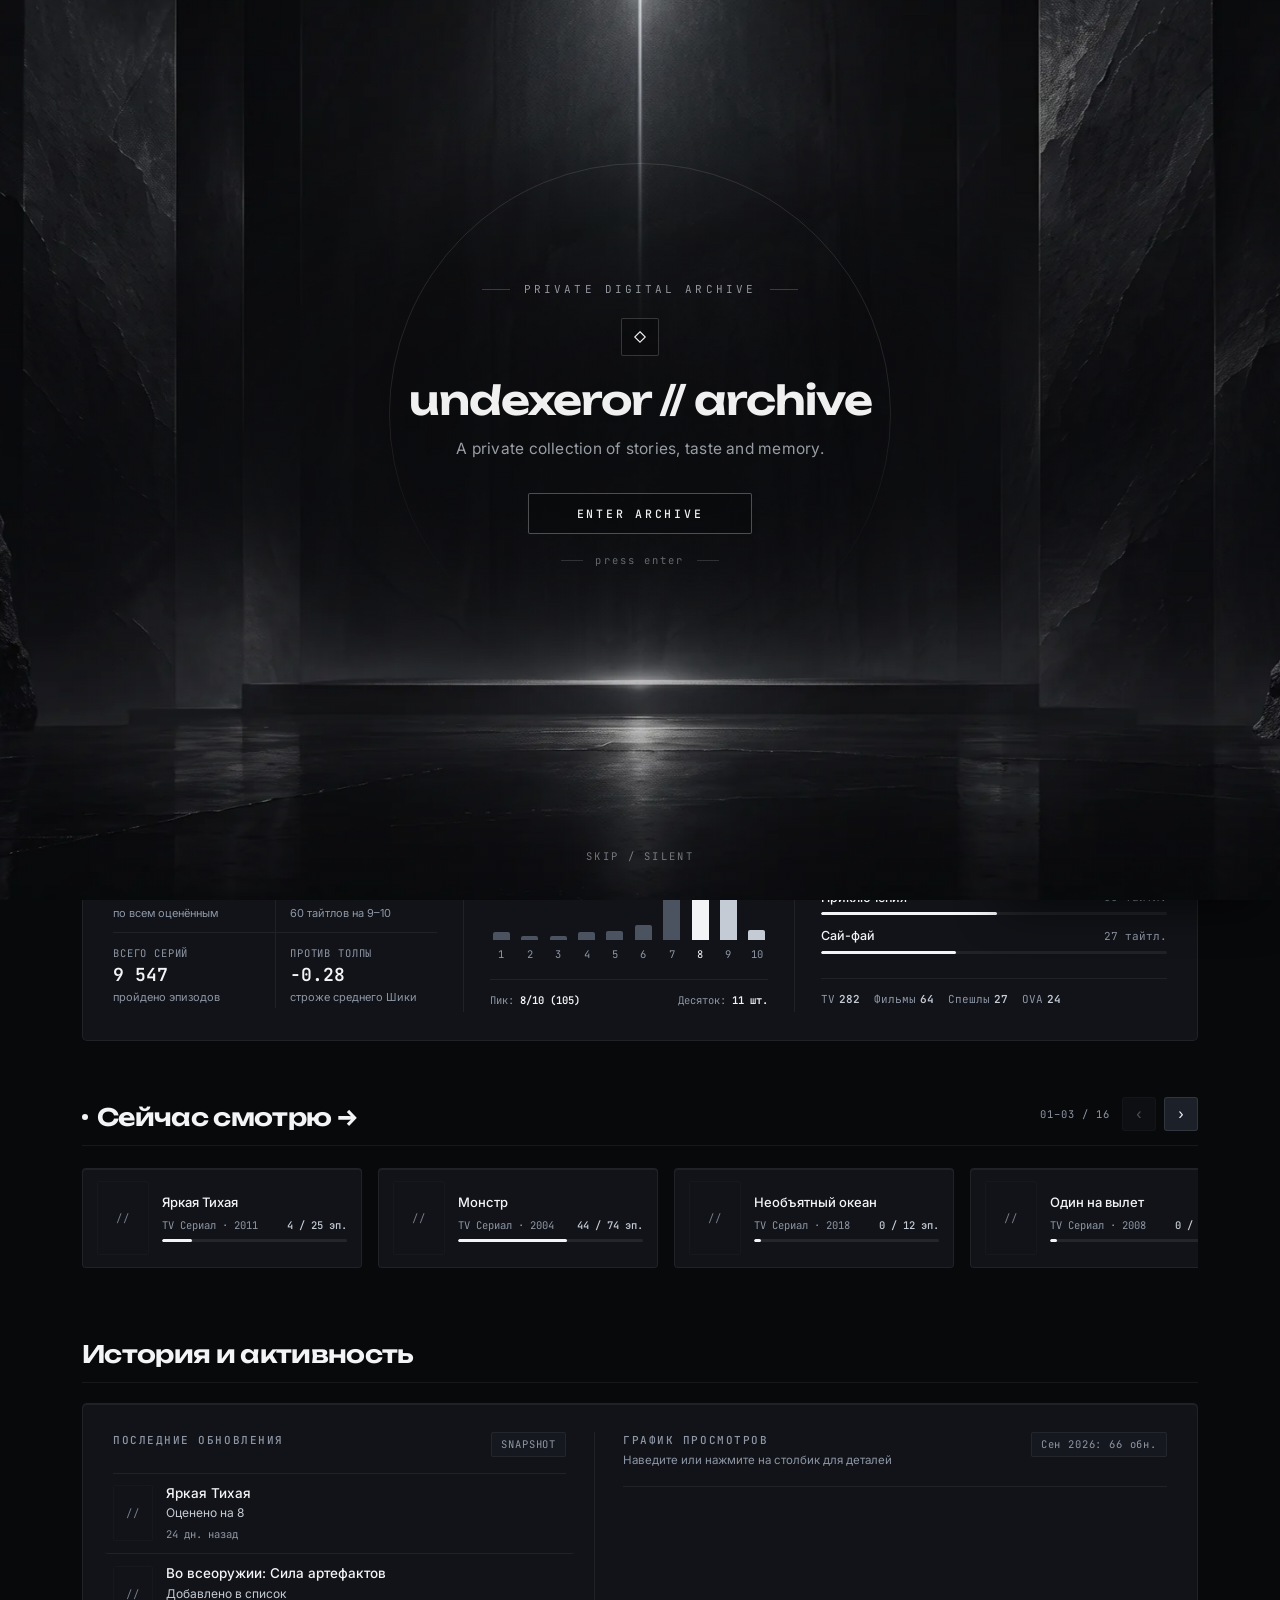
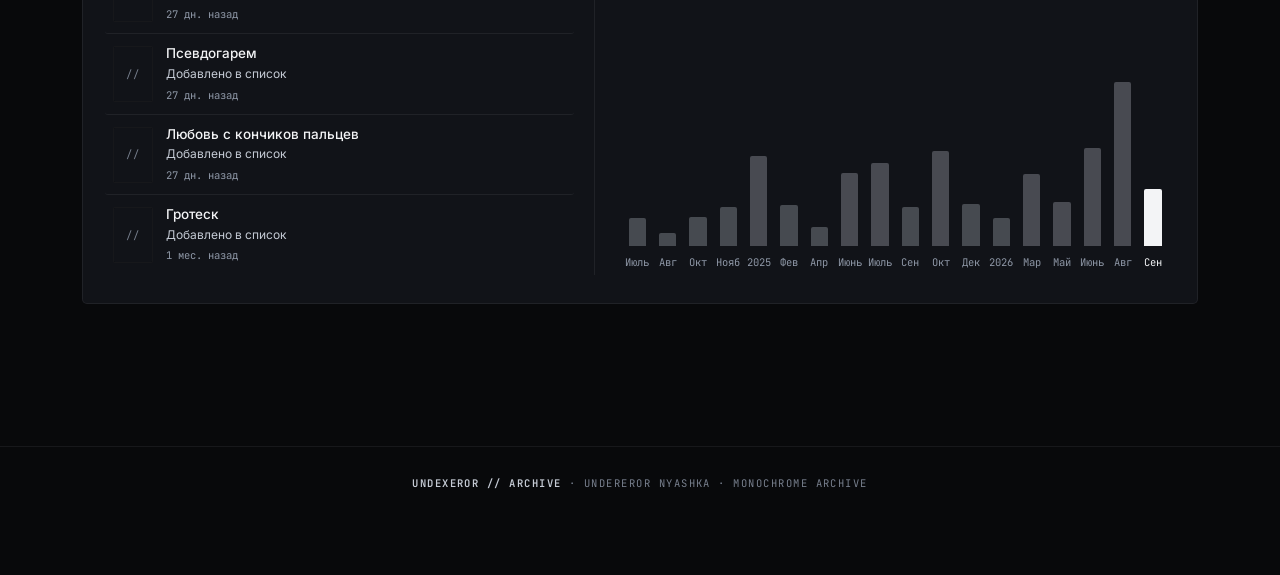
==== commit 0f54735e: "v43: obsidian noir intro hall, keyboard entry & gpu parallax" ====
--- a/index.html
+++ b/index.html
@@ -17,25 +17,68 @@
   <link rel="preconnect" href="https://fonts.googleapis.com" />
   <link rel="preconnect" href="https://fonts.gstatic.com" crossorigin />
   <link href="https://fonts.googleapis.com/css2?family=Inter:wght@400;500;600;700&family=JetBrains+Mono:wght@400;500;600&family=Unbounded:wght@500;600;700&display=swap" rel="stylesheet" />
-  <link rel="stylesheet" href="./assets/css/tokens.css?v=42" />
-  <link rel="stylesheet" href="./assets/css/layout.css?v=42" />
-  <link rel="stylesheet" href="./assets/css/sections.css?v=42" />
-  <link rel="stylesheet" href="./assets/css/overlays.css?v=42" />
-  <link rel="stylesheet" href="./assets/css/vinyl.css?v=42" />
-  <link rel="stylesheet" href="./assets/css/editorial-bw.css?v=42" />
-  <link rel="stylesheet" href="./assets/css/responsive.css?v=42" />
+  <link rel="stylesheet" href="./assets/css/tokens.css?v=43" />
+  <link rel="stylesheet" href="./assets/css/layout.css?v=43" />
+  <link rel="stylesheet" href="./assets/css/sections.css?v=43" />
+  <link rel="stylesheet" href="./assets/css/overlays.css?v=43" />
+  <link rel="stylesheet" href="./assets/css/vinyl.css?v=43" />
+  <link rel="stylesheet" href="./assets/css/editorial-bw.css?v=43" />
+  <link rel="stylesheet" href="./assets/css/responsive.css?v=43" />
 </head>
 <body>
 
-  <!-- Intro Screen ([ CLICK TO ENTER ]) -->
-  <div class="intro-overlay" id="intro-overlay" role="dialog" aria-label="Экран входа">
-    <div class="intro-core">
-      <div class="intro-orb" aria-hidden="true"><svg viewBox="0 0 16 16" width="16" height="16" fill="none" stroke="currentColor" stroke-width="1.5"><rect x="3" y="3" width="10" height="10" transform="rotate(45 8 8)"/></svg></div>
-      <div class="intro-title">undexeror // archive</div>
-      <div class="intro-sub">undereror · 53.9° N · monochrome worldline</div>
-      <button type="button" class="intro-enter-btn" id="intro-enter-btn">[ CLICK TO ENTER ]</button>
-    </div>
-    <button type="button" class="intro-mute-btn" id="intro-mute-btn">войти без звука</button>
+  <!-- Intro Screen (Obsidian Noir Chamber) -->
+  <div class="intro-overlay" id="intro-overlay" role="dialog" aria-modal="true" aria-label="Экран входа">
+    <div class="intro-bg" aria-hidden="true">
+      <img
+        class="intro-bg-img"
+        id="intro-bg-img"
+        src="./assets/img/intro-hall.webp"
+        alt=""
+        width="1920"
+        height="1072"
+        decoding="async"
+        fetchpriority="high"
+      />
+      <div class="intro-scrim"></div>
+    </div>
+    <svg class="intro-arc" viewBox="0 0 600 600" aria-hidden="true" focusable="false">
+      <circle
+        cx="300"
+        cy="300"
+        r="288"
+        fill="none"
+        stroke="rgba(255,255,255,0.12)"
+        stroke-width="1"
+        vector-effect="non-scaling-stroke"
+      />
+    </svg>
+    <div class="intro-stage">
+      <div class="intro-spacer" aria-hidden="true"></div>
+      <div class="intro-core">
+        <div class="intro-eyebrow">
+          <span class="intro-rule" aria-hidden="true"></span>
+          <span>PRIVATE DIGITAL ARCHIVE</span>
+          <span class="intro-rule" aria-hidden="true"></span>
+        </div>
+        <div class="intro-emblem" aria-hidden="true">
+          <svg viewBox="0 0 16 16" width="14" height="14" fill="none" stroke="currentColor" stroke-width="1.25">
+            <polygon points="8,2 14,8 8,14 2,8" />
+          </svg>
+        </div>
+        <div class="intro-title">undexeror // archive</div>
+        <p class="intro-sub">A private collection of stories, taste and memory.</p>
+        <button type="button" class="intro-enter-btn" id="intro-enter-btn">ENTER ARCHIVE</button>
+        <div class="intro-hint" aria-hidden="true">
+          <span class="intro-rule intro-rule-sm"></span>
+          <span>press enter</span>
+          <span class="intro-rule intro-rule-sm"></span>
+        </div>
+      </div>
+      <div class="intro-foot">
+        <button type="button" class="intro-mute-btn" id="intro-mute-btn">SKIP / SILENT</button>
+      </div>
+    </div>
   </div>
 
 
@@ -1751,6 +1794,6 @@
     </div>
   </div>
 
-  <script type="module" src="./assets/js/main.js?v=42"></script>
+  <script type="module" src="./assets/js/main.js?v=43"></script>
 </body>
 </html>
--- a/assets/css/layout.css
+++ b/assets/css/layout.css
@@ -630,131 +630,6 @@
   color: var(--text-silver);
   font-weight: 600;
   text-shadow: none;
-}
-
-/* =========================================
-   INTRO OVERLAY ([ CLICK TO ENTER ])
-   ========================================= */
-
-.intro-overlay {
-  position: fixed;
-  inset: 0;
-  z-index: var(--z-intro);
-  display: flex;
-  flex-direction: column;
-  align-items: center;
-  justify-content: center;
-  padding: 24px;
-  background: radial-gradient(circle at 50% 44%, rgba(21, 24, 30, 0.72) 0%, rgba(8, 9, 11, 0.98) 68%),
-    var(--bg-base);
-  cursor: pointer;
-  transition: opacity 0.6s cubic-bezier(0.22, 1, 0.36, 1), transform 0.6s cubic-bezier(0.22, 1, 0.36, 1);
-}
-
-.intro-overlay.is-hidden {
-  opacity: 0;
-  transform: scale(1.035);
-  pointer-events: none;
-}
-
-.intro-core {
-  position: relative;
-  display: flex;
-  flex-direction: column;
-  align-items: center;
-  text-align: center;
-  gap: 14px;
-  max-width: 520px;
-}
-
-.intro-orb {
-  width: 64px;
-  height: 64px;
-  border-radius: var(--radius-md);
-  position: relative;
-  display: grid;
-  place-items: center;
-  margin-bottom: 4px;
-  background: var(--surface-1);
-  border: 1px solid var(--border-strong);
-  box-shadow: var(--edge-specular);
-  color: var(--text-ivory);
-}
-
-.intro-orb::before {
-  content: "";
-  position: absolute;
-  inset: -6px;
-  border-radius: var(--radius-xl);
-  border: 1px solid var(--border-subtle);
-  pointer-events: none;
-}
-
-.intro-orb span {
-  font-family: var(--font-mono);
-  font-size: 20px;
-  color: var(--text-ivory);
-  text-shadow: none;
-}
-
-.intro-title {
-  font-size: clamp(24px, 4.6vw, 38px);
-  color: var(--text-ivory);
-  font-family: var(--font-display);
-  font-weight: 600;
-  letter-spacing: -0.028em;
-}
-
-.intro-sub {
-  font-family: var(--font-mono);
-  font-size: 11px;
-  letter-spacing: 0.18em;
-  text-transform: uppercase;
-  color: var(--text-steel);
-}
-
-.intro-enter-btn {
-  margin-top: 12px;
-  padding: 12px 28px;
-  border-radius: var(--radius-sm);
-  border: 1px solid var(--border-strong);
-  background: var(--surface-3);
-  color: var(--text-ivory);
-  font-family: var(--font-mono);
-  font-size: 11.5px;
-  font-weight: 600;
-  letter-spacing: 0.2em;
-  cursor: pointer;
-  box-shadow: var(--edge-specular);
-  transition: transform 0.22s ease, border-color 0.22s ease, background 0.22s ease, color 0.22s ease;
-}
-
-.intro-enter-btn:hover {
-  transform: translateY(-1px);
-  background: var(--text-ivory);
-  color: var(--bg-base);
-  border-color: var(--text-ivory);
-}
-
-.intro-mute-btn {
-  position: absolute;
-  bottom: 28px;
-  padding: 6px 14px;
-  border-radius: var(--radius-sm);
-  border: 1px solid var(--border-subtle);
-  background: var(--surface-1);
-  color: var(--text-label);
-  font-family: var(--font-mono);
-  font-size: 10.5px;
-  letter-spacing: 0.14em;
-  text-transform: uppercase;
-  cursor: pointer;
-  transition: color 0.2s ease, border-color 0.2s ease;
-}
-
-.intro-mute-btn:hover {
-  color: var(--text-ivory);
-  border-color: var(--border-strong);
 }
 
 /* =========================================
--- a/assets/css/overlays.css
+++ b/assets/css/overlays.css
@@ -4726,3 +4726,246 @@
 .perf-loop-sep {
   color: var(--text-dim);
 }
+
+/* =========================================
+   INTRO OVERLAY (OBSIDIAN NOIR CHAMBER)
+   ========================================= */
+
+.intro-overlay {
+  position: fixed;
+  inset: 0;
+  z-index: var(--z-intro);
+  width: 100%;
+  height: 100vh;
+  height: 100dvh;
+  overflow: hidden;
+  background: var(--bg-base);
+  cursor: pointer;
+  opacity: 1;
+  overscroll-behavior: contain;
+  transition: opacity 0.72s cubic-bezier(0.22, 1, 0.36, 1);
+}
+
+.intro-overlay.is-hidden {
+  opacity: 0;
+  pointer-events: none;
+}
+
+.intro-bg {
+  position: absolute;
+  inset: 0;
+  z-index: 0;
+  overflow: hidden;
+  pointer-events: none;
+}
+
+.intro-bg-img {
+  position: absolute;
+  inset: 0;
+  width: 100%;
+  height: 100%;
+  display: block;
+  object-fit: cover;
+  object-position: 50% 60%;
+  transform: translate3d(var(--intro-px, 0px), var(--intro-py, 0px), 0) scale(1.03);
+  user-select: none;
+  -webkit-user-drag: none;
+}
+
+.intro-overlay.is-hidden .intro-bg-img {
+  will-change: transform;
+  transition: transform 0.72s cubic-bezier(0.22, 1, 0.36, 1);
+  transform: translate3d(var(--intro-px, 0px), var(--intro-py, 0px), 0) scale(1.08);
+}
+
+.intro-scrim {
+  position: absolute;
+  inset: 0;
+  pointer-events: none;
+  background:
+    radial-gradient(ellipse 44% 34% at 50% 47%, rgba(8, 9, 11, 0.74) 0%, rgba(8, 9, 11, 0.40) 56%, rgba(8, 9, 11, 0) 100%),
+    linear-gradient(180deg, rgba(8, 9, 11, 0.12) 0%, rgba(8, 9, 11, 0.40) 34%, rgba(8, 9, 11, 0.46) 56%, rgba(8, 9, 11, 0.08) 76%, rgba(8, 9, 11, 0.34) 100%);
+}
+
+.intro-arc {
+  position: absolute;
+  left: 50%;
+  top: 46%;
+  z-index: 1;
+  width: clamp(320px, min(58vh, 44vw), 580px);
+  height: auto;
+  aspect-ratio: 1 / 1;
+  transform: translate3d(-50%, -50%, 0);
+  pointer-events: none;
+  -webkit-mask-image: linear-gradient(180deg, rgba(0, 0, 0, 0.95) 0%, rgba(0, 0, 0, 0.85) 44%, rgba(0, 0, 0, 0.22) 74%, transparent 90%);
+  mask-image: linear-gradient(180deg, rgba(0, 0, 0, 0.95) 0%, rgba(0, 0, 0, 0.85) 44%, rgba(0, 0, 0, 0.22) 74%, transparent 90%);
+}
+
+.intro-stage {
+  position: relative;
+  z-index: 2;
+  width: 100%;
+  height: 100%;
+  display: flex;
+  flex-direction: column;
+  align-items: center;
+  justify-content: space-between;
+  padding: calc(24px + env(safe-area-inset-top, 0px)) 20px calc(28px + env(safe-area-inset-bottom, 0px));
+}
+
+.intro-spacer {
+  flex: 0.86 1 20px;
+  min-height: 12px;
+}
+
+.intro-core {
+  position: relative;
+  display: flex;
+  flex-direction: column;
+  align-items: center;
+  text-align: center;
+  width: 100%;
+  max-width: 640px;
+  min-width: 0;
+}
+
+.intro-eyebrow {
+  display: inline-flex;
+  align-items: center;
+  justify-content: center;
+  gap: 14px;
+  max-width: 100%;
+  font-family: var(--font-mono);
+  font-size: 11px;
+  font-weight: 400;
+  letter-spacing: 0.28em;
+  text-transform: uppercase;
+  color: rgba(197, 203, 213, 0.72);
+  line-height: 1.2;
+}
+
+.intro-rule {
+  display: inline-block;
+  width: 28px;
+  height: 1px;
+  flex-shrink: 0;
+  background: rgba(197, 203, 213, 0.24);
+}
+
+.intro-rule-sm {
+  width: 22px;
+  background: rgba(197, 203, 213, 0.18);
+}
+
+.intro-emblem {
+  width: 38px;
+  height: 38px;
+  margin-top: 22px;
+  border-radius: var(--radius-xs);
+  border: 1px solid rgba(255, 255, 255, 0.18);
+  background: rgba(8, 9, 11, 0.42);
+  color: #F0F0F0;
+  display: grid;
+  place-items: center;
+  flex-shrink: 0;
+}
+
+.intro-title {
+  margin-top: 22px;
+  max-width: 100%;
+  font-family: var(--font-display);
+  font-size: clamp(22px, 3.5vw, 40px);
+  font-weight: 600;
+  letter-spacing: -0.025em;
+  line-height: 1.14;
+  color: #F0F0F0;
+  text-shadow: none;
+}
+
+.intro-sub {
+  margin-top: 14px;
+  max-width: 460px;
+  font-family: var(--font-sans);
+  font-size: clamp(13px, 1.3vw, 15.5px);
+  font-weight: 400;
+  letter-spacing: 0.015em;
+  line-height: 1.5;
+  color: rgba(197, 203, 213, 0.76);
+}
+
+.intro-enter-btn {
+  margin-top: 32px;
+  min-width: 224px;
+  padding: 14px 36px;
+  border-radius: var(--radius-xs);
+  border: 1px solid rgba(255, 255, 255, 0.28);
+  background: rgba(8, 9, 11, 0.56);
+  color: #F0F0F0;
+  font-family: var(--font-mono);
+  font-size: 11.5px;
+  font-weight: 500;
+  letter-spacing: 0.24em;
+  text-transform: uppercase;
+  line-height: 1;
+  cursor: pointer;
+  box-shadow: none;
+  transition: background-color 0.22s ease, color 0.22s ease, border-color 0.22s ease;
+}
+
+.intro-enter-btn:hover,
+.intro-enter-btn:focus-visible {
+  background: #F0F0F0;
+  color: #08090B;
+  border-color: #F0F0F0;
+  box-shadow: none;
+  outline: none;
+}
+
+.intro-hint {
+  margin-top: 20px;
+  display: inline-flex;
+  align-items: center;
+  justify-content: center;
+  gap: 12px;
+  font-family: var(--font-mono);
+  font-size: 10.5px;
+  font-weight: 400;
+  letter-spacing: 0.2em;
+  color: rgba(197, 203, 213, 0.48);
+  line-height: 1.2;
+}
+
+.intro-foot {
+  flex: 1 1 28px;
+  min-height: 44px;
+  display: flex;
+  align-items: flex-end;
+  justify-content: center;
+  padding-top: 16px;
+}
+
+.intro-mute-btn {
+  padding: 8px 16px;
+  border-radius: var(--radius-xs);
+  border: 1px solid transparent;
+  background: transparent;
+  color: rgba(197, 203, 213, 0.54);
+  font-family: var(--font-mono);
+  font-size: 10.5px;
+  font-weight: 400;
+  letter-spacing: 0.22em;
+  text-transform: uppercase;
+  line-height: 1.2;
+  cursor: pointer;
+  box-shadow: none;
+  transition: color 0.2s ease, border-color 0.2s ease, background-color 0.2s ease;
+}
+
+.intro-mute-btn:hover,
+.intro-mute-btn:focus-visible {
+  color: #F0F0F0;
+  border-color: rgba(255, 255, 255, 0.22);
+  background: rgba(8, 9, 11, 0.48);
+  box-shadow: none;
+  outline: none;
+}
--- a/assets/css/responsive.css
+++ b/assets/css/responsive.css
@@ -1150,6 +1150,27 @@
   .signal-head-meta {
     display: none;
   }
+
+  .intro-arc {
+    width: clamp(290px, min(52vh, 76vw), 460px);
+    top: 45%;
+  }
+
+  .intro-stage {
+    padding: calc(20px + env(safe-area-inset-top, 0px)) 16px calc(22px + env(safe-area-inset-bottom, 0px));
+  }
+
+  .intro-emblem {
+    margin-top: 18px;
+  }
+
+  .intro-title {
+    margin-top: 18px;
+  }
+
+  .intro-enter-btn {
+    margin-top: 26px;
+  }
 }
 
 /* --- <= 640px --- */
@@ -1793,6 +1814,60 @@
   .signal-tile {
     min-height: 48px;
   }
+
+  .intro-arc {
+    width: min(320px, calc(100vw - 28px));
+    top: 45%;
+  }
+
+  .intro-eyebrow {
+    gap: 10px;
+    font-size: 9.5px;
+    letter-spacing: 0.2em;
+  }
+
+  .intro-rule {
+    width: 18px;
+  }
+
+  .intro-emblem {
+    width: 36px;
+    height: 36px;
+    margin-top: 16px;
+  }
+
+  .intro-title {
+    margin-top: 16px;
+    font-size: clamp(20px, 6.2vw, 26px);
+  }
+
+  .intro-sub {
+    margin-top: 11px;
+    font-size: 13px;
+    max-width: 320px;
+  }
+
+  .intro-enter-btn {
+    margin-top: 24px;
+    min-height: 44px;
+    min-width: 210px;
+    padding: 13px 26px;
+    font-size: 11px;
+    letter-spacing: 0.2em;
+  }
+
+  .intro-hint {
+    margin-top: 16px;
+    font-size: 10px;
+    letter-spacing: 0.16em;
+  }
+
+  .intro-mute-btn {
+    min-height: 40px;
+    padding: 10px 16px;
+    font-size: 10px;
+    letter-spacing: 0.18em;
+  }
 }
 
 /* --- <= 420px --- */
@@ -1860,6 +1935,88 @@
     max-height: calc(100vh - var(--galaxy-bottom-h, 316px) - var(--galaxy-top-h, 108px) - 32px);
     max-height: calc(100dvh - var(--galaxy-bottom-h, 316px) - var(--galaxy-top-h, 108px) - 32px - env(safe-area-inset-top, 0px) - env(safe-area-inset-bottom, 0px));
   }
+
+  .intro-arc {
+    width: min(286px, calc(100vw - 24px));
+  }
+
+  .intro-stage {
+    padding: calc(18px + env(safe-area-inset-top, 0px)) 14px calc(18px + env(safe-area-inset-bottom, 0px));
+  }
+
+  .intro-eyebrow {
+    gap: 8px;
+    font-size: 9px;
+    letter-spacing: 0.16em;
+  }
+
+  .intro-rule {
+    width: 14px;
+  }
+
+  .intro-title {
+    font-size: 19px;
+  }
+
+  .intro-sub {
+    font-size: 12.5px;
+    max-width: 290px;
+  }
+
+  .intro-enter-btn {
+    width: min(100%, 248px);
+    min-width: 0;
+    padding: 13px 18px;
+    letter-spacing: 0.18em;
+  }
+}
+
+/* --- Short Viewports (Landscape Mobile) --- */
+
+@media (max-height: 620px) {
+  .intro-arc {
+    width: min(320px, 66vh);
+    top: 46%;
+  }
+
+  .intro-stage {
+    padding: calc(14px + env(safe-area-inset-top, 0px)) 16px calc(14px + env(safe-area-inset-bottom, 0px));
+  }
+
+  .intro-spacer {
+    flex: 0.4 1 8px;
+    min-height: 6px;
+  }
+
+  .intro-emblem {
+    width: 34px;
+    height: 34px;
+    margin-top: 10px;
+  }
+
+  .intro-title {
+    margin-top: 10px;
+    font-size: clamp(20px, 3.2vw, 30px);
+  }
+
+  .intro-sub {
+    margin-top: 8px;
+    font-size: 12.5px;
+  }
+
+  .intro-enter-btn {
+    margin-top: 16px;
+    padding: 11px 28px;
+  }
+
+  .intro-hint {
+    margin-top: 10px;
+  }
+
+  .intro-foot {
+    padding-top: 8px;
+    min-height: 36px;
+  }
 }
 
 /* --- Reduced Motion --- */
